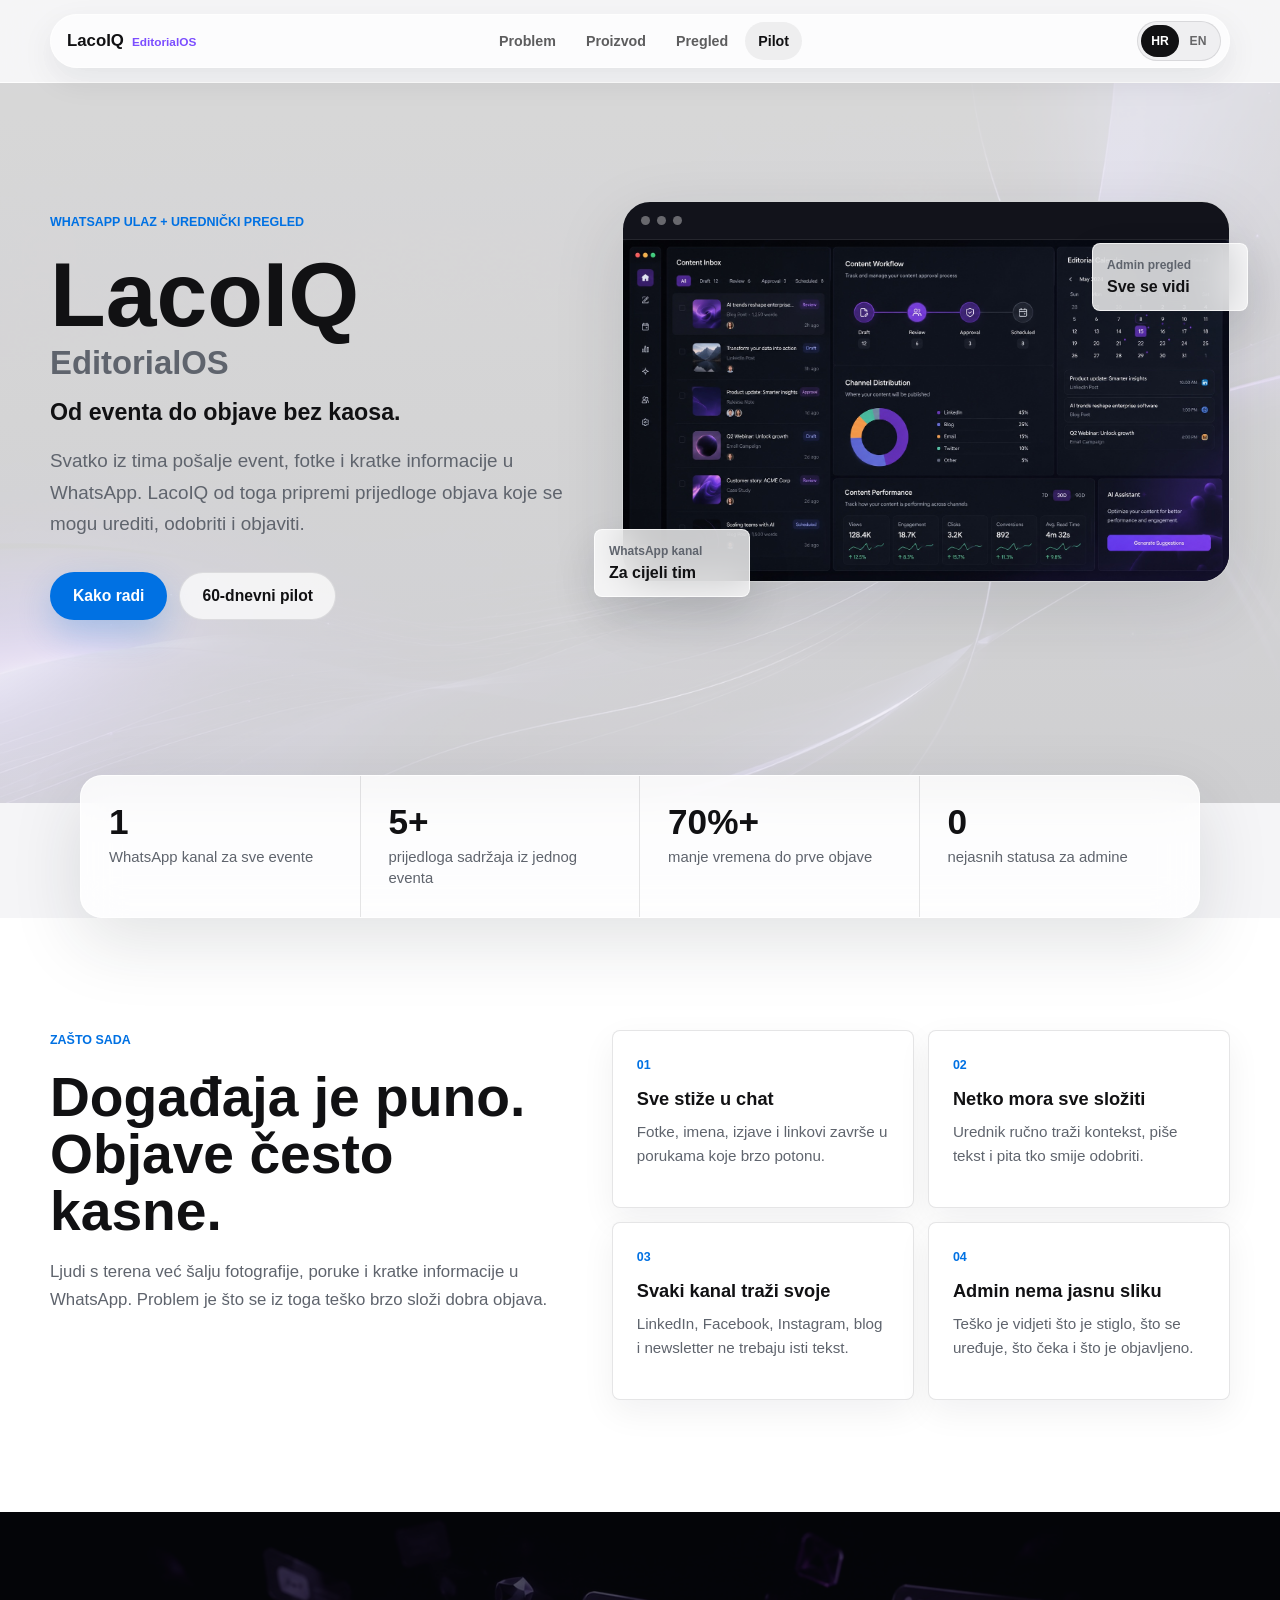
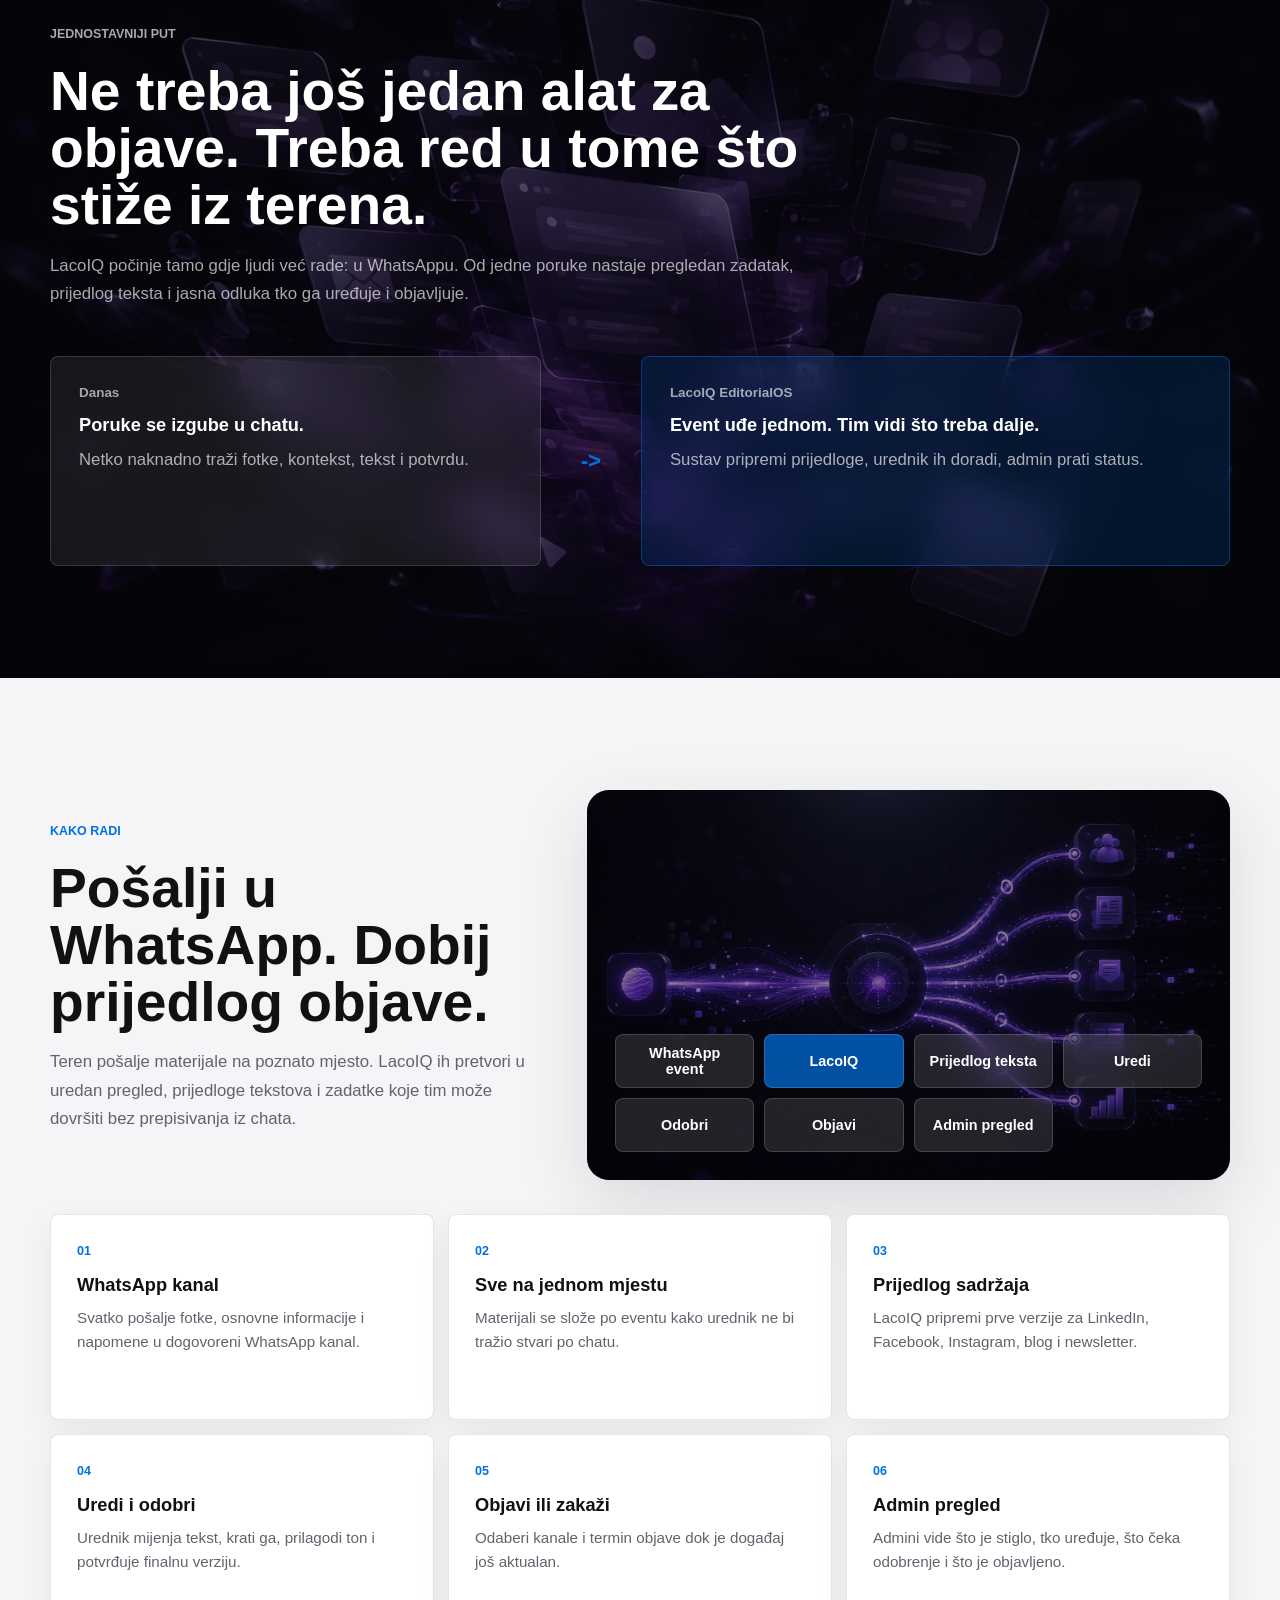
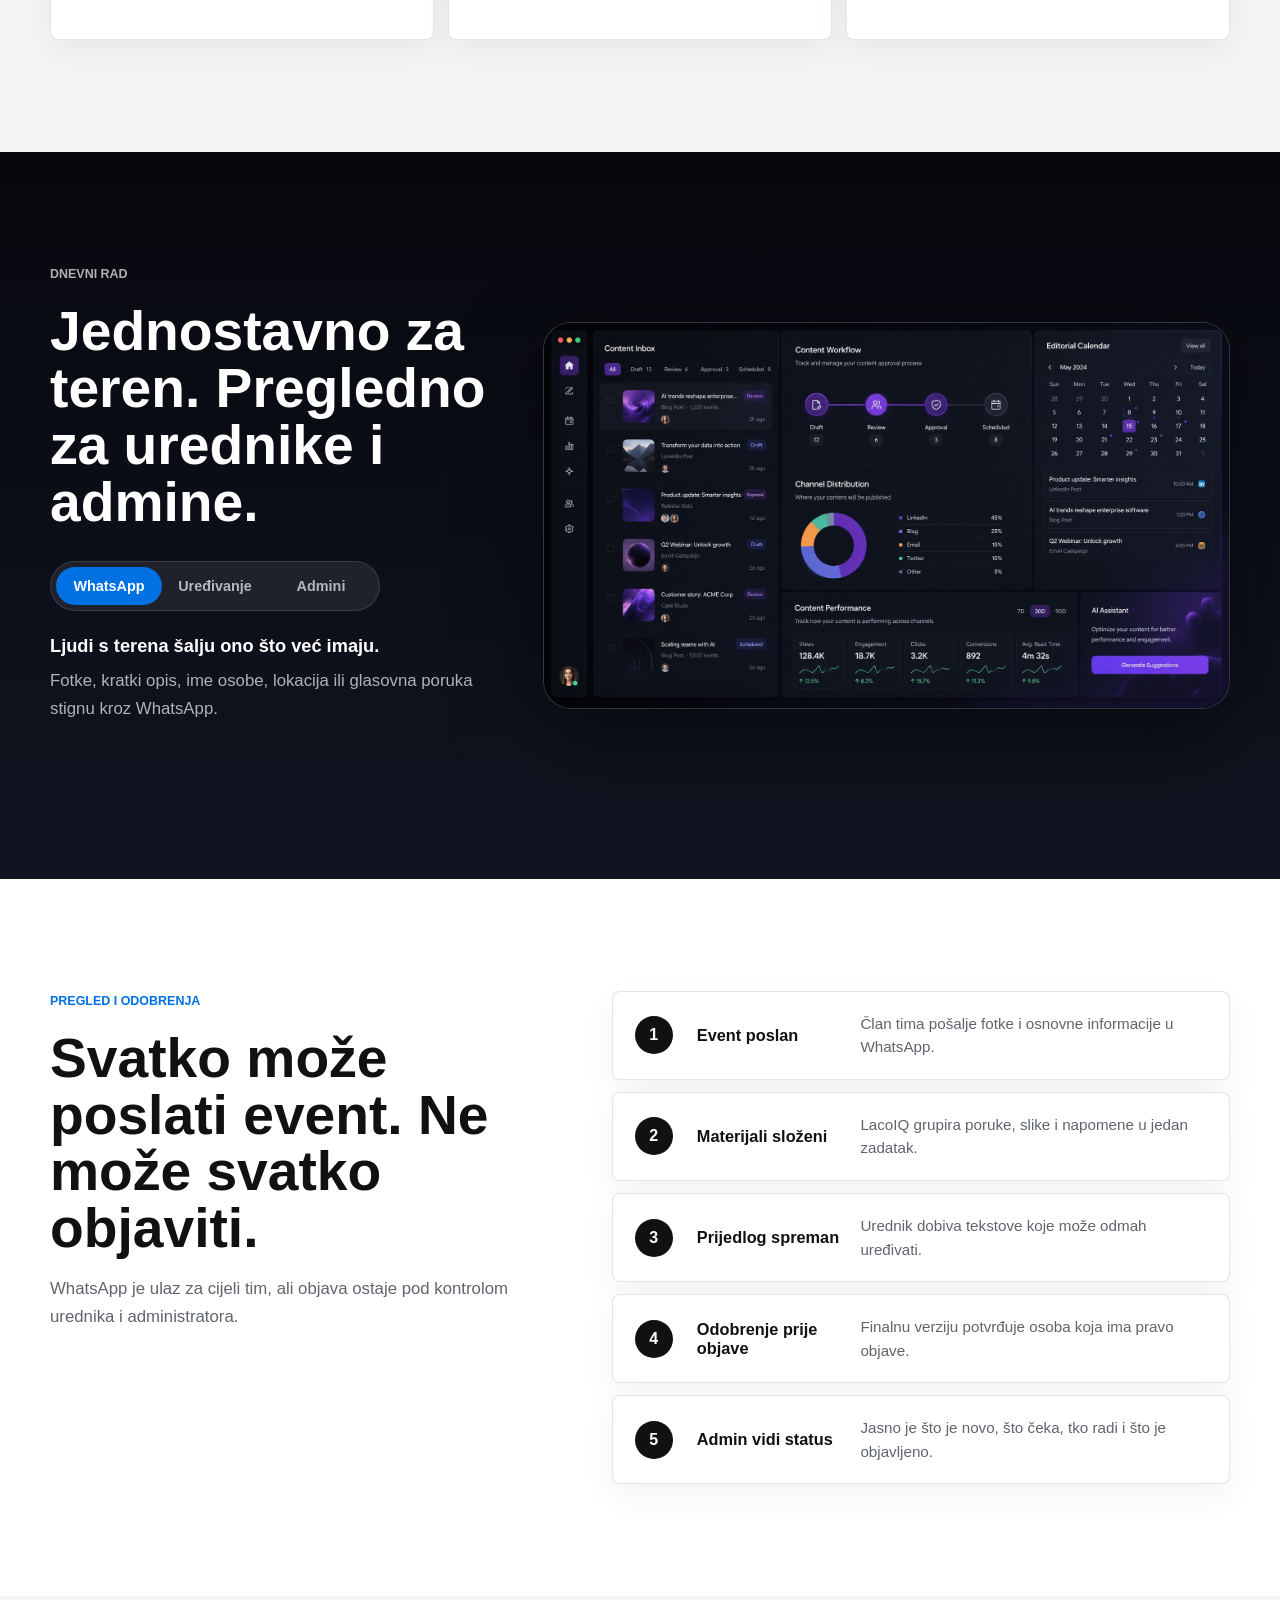
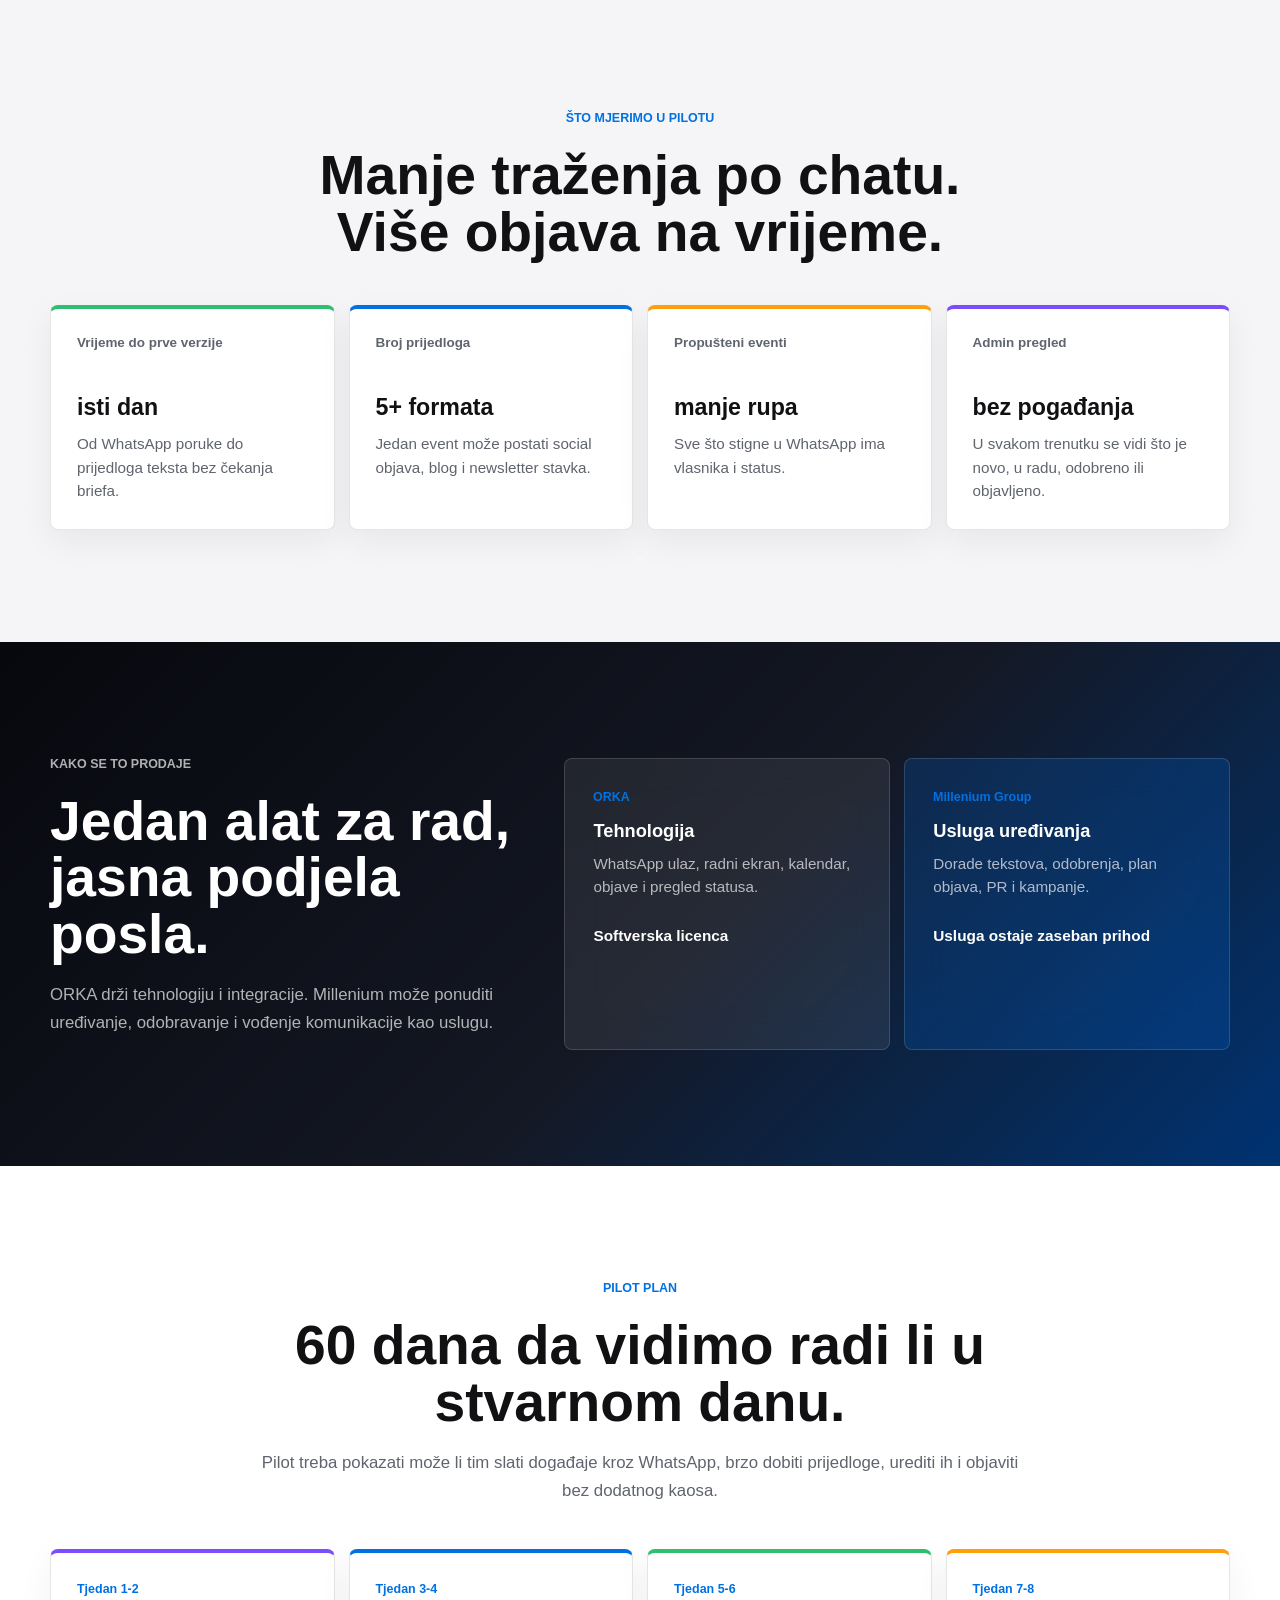
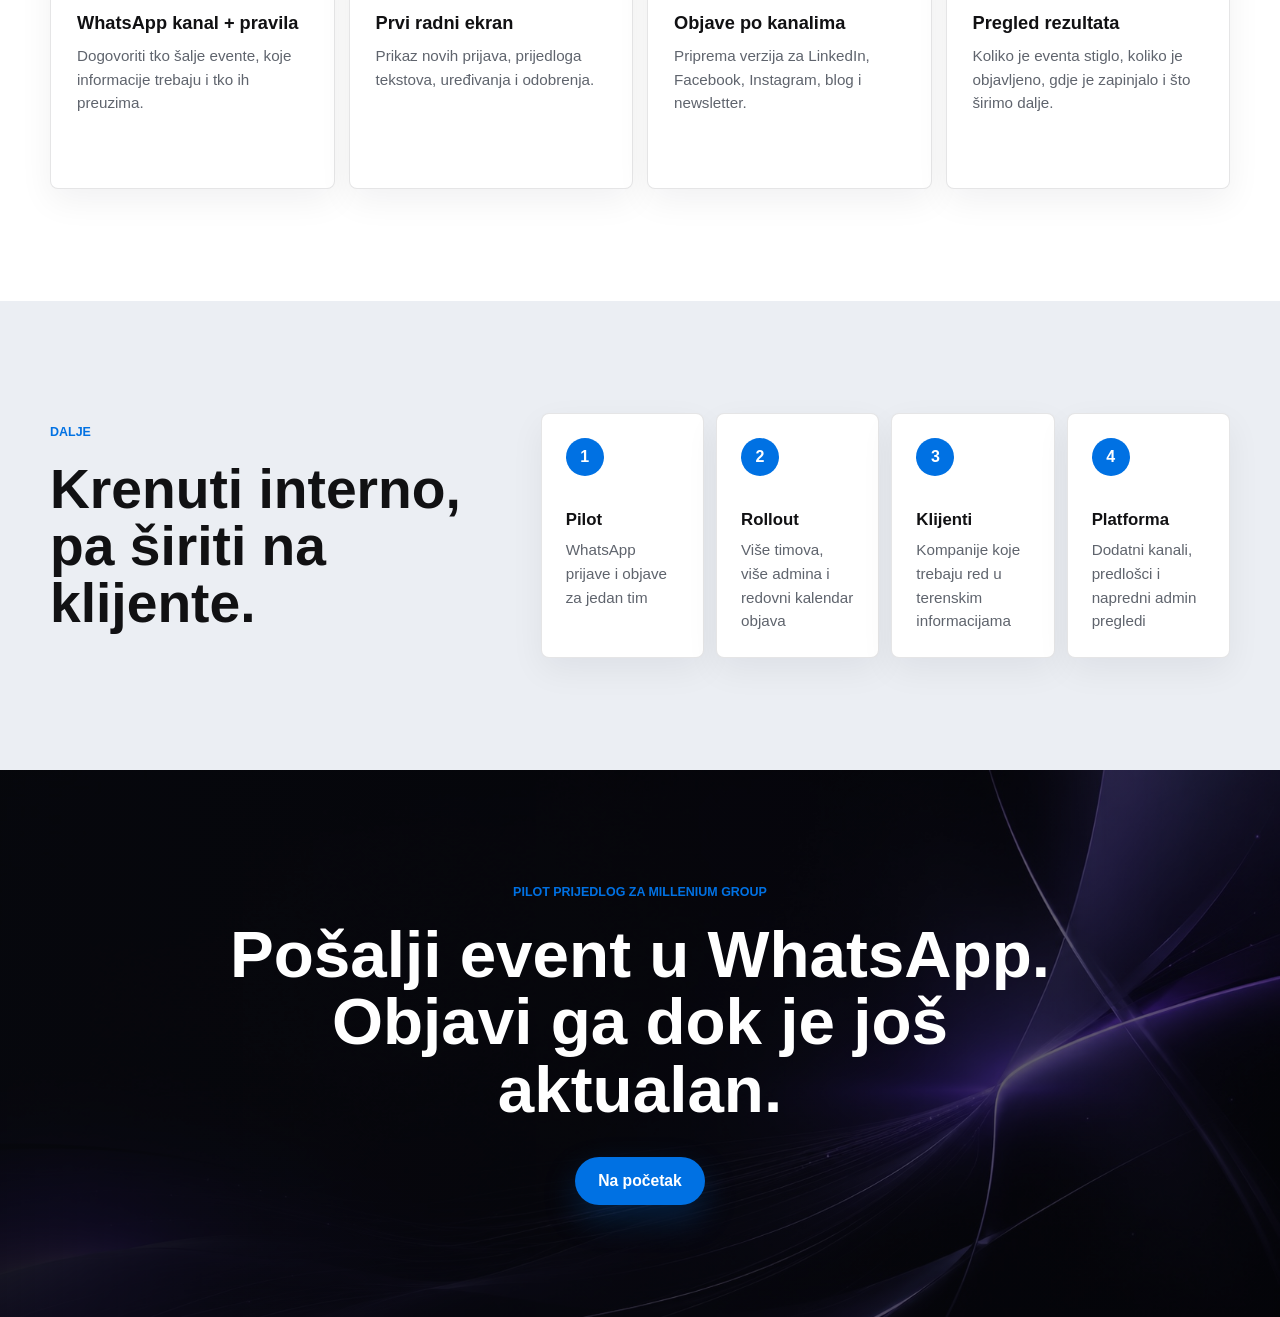
==== index.html @ 4a1646ef "Adjust hero title hierarchy" ====
<!doctype html>
<html lang="hr">
  <head>
    <meta charset="utf-8" />
    <meta name="viewport" content="width=device-width, initial-scale=1" />
    <meta
      name="description"
      content="LacoIQ EditorialOS pretvara WhatsApp prijave s terena u prijedloge objava koje tim može urediti, odobriti i objaviti."
    />
    <title>LacoIQ EditorialOS</title>
    <link rel="stylesheet" href="styles.css" />
  </head>
  <body>
    <header class="site-header">
      <nav class="nav-shell" aria-label="Glavna navigacija" data-i18n-aria="nav.aria">
        <a class="brand-mark" href="#top" aria-label="LacoIQ EditorialOS početna" data-i18n-aria="nav.homeAria">
          <span>LacoIQ</span>
          <small>EditorialOS</small>
        </a>
        <div class="nav-links">
          <a href="#problem" data-i18n="nav.problem">Problem</a>
          <a href="#product" data-i18n="nav.product">Proizvod</a>
          <a href="#governance" data-i18n="nav.governance">Pregled</a>
          <a href="#pilot" data-i18n="nav.pilot">Pilot</a>
        </div>
        <div class="nav-actions">
          <div class="language-switcher" aria-label="Jezik" data-i18n-aria="language.aria">
            <button class="language-button active" type="button" data-lang="hr" aria-pressed="true">HR</button>
            <button class="language-button" type="button" data-lang="en" aria-pressed="false">EN</button>
          </div>
        </div>
      </nav>
    </header>

    <main id="top">
      <section class="hero-section section-pad">
        <img
          class="hero-backdrop"
          src="assets/abstract-wave.jpg"
          alt=""
          aria-hidden="true"
        />
        <div class="section-grid hero-grid">
          <div class="hero-copy reveal">
            <p class="eyebrow" data-i18n="hero.eyebrow">WhatsApp ulaz + urednički pregled</p>
            <h1 class="hero-title">
              <span>LacoIQ</span>
              <small>EditorialOS</small>
            </h1>
            <p class="hero-kicker" data-i18n="hero.kicker">Od eventa do objave bez kaosa.</p>
            <p class="hero-text" data-i18n="hero.text">
              Svatko iz tima pošalje event, fotke i kratke informacije u
              WhatsApp. LacoIQ od toga pripremi prijedloge objava koje se mogu
              urediti, odobriti i objaviti.
            </p>
            <div class="hero-actions" aria-label="Akcije prijedloga" data-i18n-aria="hero.actionsAria">
              <a class="button primary" href="#product" data-i18n="hero.primary">Kako radi</a>
              <a class="button secondary" href="#pilot" data-i18n="hero.secondary">60-dnevni pilot</a>
            </div>
          </div>

          <div class="hero-product reveal">
            <div class="device-shell">
              <div class="device-toolbar">
                <span></span>
                <span></span>
                <span></span>
              </div>
              <img
                src="assets/product-dashboard.jpg"
                alt="LacoIQ dashboard s prijavama iz WhatsAppa, statusima objava, kalendarom i analitikom"
                data-i18n-alt="hero.dashboardAlt"
              />
            </div>
            <div class="signal-card signal-card-a">
              <span data-i18n="hero.brandDnaLabel">WhatsApp kanal</span>
              <strong data-i18n="hero.brandDnaValue">Za cijeli tim</strong>
            </div>
            <div class="signal-card signal-card-b">
              <span data-i18n="hero.approvalLabel">Admin pregled</span>
              <strong data-i18n="hero.approvalValue">Sve se vidi</strong>
            </div>
          </div>
        </div>
      </section>

      <section class="metric-strip" aria-label="Vrijednost pilota u brojkama" data-i18n-aria="metrics.aria">
        <div class="metric-item">
          <strong data-counter data-target="1" data-suffix="">1</strong>
          <span data-i18n="metrics.outputs">WhatsApp kanal za sve evente</span>
        </div>
        <div class="metric-item">
          <strong data-counter data-target="5" data-suffix="+">5+</strong>
          <span data-i18n="metrics.channels">prijedloga sadržaja iz jednog eventa</span>
        </div>
        <div class="metric-item">
          <strong data-counter data-target="70" data-suffix="%+">70%+</strong>
          <span data-i18n="metrics.reduction">manje vremena do prve objave</span>
        </div>
        <div class="metric-item">
          <strong data-counter data-target="0" data-suffix="">0</strong>
          <span data-i18n="metrics.missed">nejasnih statusa za admine</span>
        </div>
      </section>

      <section class="section-pad light-section" id="problem">
        <div class="section-grid split-grid">
          <div class="section-heading reveal">
            <p class="eyebrow" data-i18n="problem.eyebrow">Zašto sada</p>
            <h2 data-i18n="problem.title">Događaja je puno. Objave često kasne.</h2>
            <p data-i18n="problem.body">
              Ljudi s terena već šalju fotografije, poruke i kratke informacije
              u WhatsApp. Problem je što se iz toga teško brzo složi dobra
              objava.
            </p>
          </div>
          <div class="problem-stack reveal">
            <article class="problem-card">
              <span>01</span>
              <h3 data-i18n="problem.card1Title">Sve stiže u chat</h3>
              <p data-i18n="problem.card1Body">Fotke, imena, izjave i linkovi završe u porukama koje brzo potonu.</p>
            </article>
            <article class="problem-card">
              <span>02</span>
              <h3 data-i18n="problem.card2Title">Netko mora sve složiti</h3>
              <p data-i18n="problem.card2Body">Urednik ručno traži kontekst, piše tekst i pita tko smije odobriti.</p>
            </article>
            <article class="problem-card">
              <span>03</span>
              <h3 data-i18n="problem.card3Title">Svaki kanal traži svoje</h3>
              <p data-i18n="problem.card3Body">LinkedIn, Facebook, Instagram, blog i newsletter ne trebaju isti tekst.</p>
            </article>
            <article class="problem-card">
              <span>04</span>
              <h3 data-i18n="problem.card4Title">Admin nema jasnu sliku</h3>
              <p data-i18n="problem.card4Body">Teško je vidjeti što je stiglo, što se uređuje, što čeka i što je objavljeno.</p>
            </article>
          </div>
        </div>
      </section>

      <section class="section-pad dark-band">
        <div class="band-media">
          <img src="assets/editorial-cloud.jpg" alt="" aria-hidden="true" />
        </div>
        <div class="section-grid">
          <div class="section-heading reveal">
            <p class="eyebrow" data-i18n="category.eyebrow">Jednostavniji put</p>
            <h2 data-i18n="category.title">Ne treba još jedan alat za objave. Treba red u tome što stiže iz terena.</h2>
            <p data-i18n="category.body">
              LacoIQ počinje tamo gdje ljudi već rade: u WhatsAppu. Od jedne
              poruke nastaje pregledan zadatak, prijedlog teksta i jasna odluka
              tko ga uređuje i objavljuje.
            </p>
          </div>
          <div class="comparison reveal" aria-label="Usporedba social schedulera i LacoIQ EditorialOS-a" data-i18n-aria="category.comparisonAria">
            <article>
              <span data-i18n="category.schedulerLabel">Danas</span>
              <h3 data-i18n="category.schedulerTitle">Poruke se izgube u chatu.</h3>
              <p data-i18n="category.schedulerBody">Netko naknadno traži fotke, kontekst, tekst i potvrdu.</p>
            </article>
            <div class="comparison-arrow" aria-hidden="true">-></div>
            <article class="featured">
              <span>LacoIQ EditorialOS</span>
              <h3 data-i18n="category.lacoiqTitle">Event uđe jednom. Tim vidi što treba dalje.</h3>
              <p data-i18n="category.lacoiqBody">Sustav pripremi prijedloge, urednik ih doradi, admin prati status.</p>
            </article>
          </div>
        </div>
      </section>

      <section class="section-pad" id="product">
        <div class="section-grid product-grid">
          <div class="section-heading reveal">
            <p class="eyebrow" data-i18n="product.eyebrow">Kako radi</p>
            <h2 data-i18n="product.title">Pošalji u WhatsApp. Dobij prijedlog objave.</h2>
            <p data-i18n="product.body">
              Teren pošalje materijale na poznato mjesto. LacoIQ ih pretvori u
              uredan pregled, prijedloge tekstova i zadatke koje tim može
              dovršiti bez prepisivanja iz chata.
            </p>
          </div>
          <div class="flow-panel reveal">
            <img src="assets/output-flow.jpg" alt="" aria-hidden="true" />
            <div class="flow-steps" aria-label="Od WhatsApp prijave do objave" data-i18n-aria="product.flowAria">
              <span data-i18n="product.rawInput">WhatsApp event</span>
              <strong>LacoIQ</strong>
              <span data-i18n="product.flowDraft">Prijedlog teksta</span>
              <span data-i18n="product.flowEdit">Uredi</span>
              <span data-i18n="product.flowApprove">Odobri</span>
              <span data-i18n="product.flowPublish">Objavi</span>
              <span data-i18n="product.flowAdmin">Admin pregled</span>
            </div>
          </div>
        </div>

        <div class="module-grid reveal" aria-label="Ključni dijelovi proizvoda" data-i18n-aria="modules.aria">
          <article class="module-card">
            <span>01</span>
            <h3 data-i18n="modules.brandTitle">WhatsApp kanal</h3>
            <p data-i18n="modules.brandBody">Svatko pošalje fotke, osnovne informacije i napomene u dogovoreni WhatsApp kanal.</p>
          </article>
          <article class="module-card">
            <span>02</span>
            <h3 data-i18n="modules.inboxTitle">Sve na jednom mjestu</h3>
            <p data-i18n="modules.inboxBody">Materijali se slože po eventu kako urednik ne bi tražio stvari po chatu.</p>
          </article>
          <article class="module-card">
            <span>03</span>
            <h3 data-i18n="modules.editorTitle">Prijedlog sadržaja</h3>
            <p data-i18n="modules.editorBody">LacoIQ pripremi prve verzije za LinkedIn, Facebook, Instagram, blog i newsletter.</p>
          </article>
          <article class="module-card">
            <span>04</span>
            <h3 data-i18n="modules.approvalTitle">Uredi i odobri</h3>
            <p data-i18n="modules.approvalBody">Urednik mijenja tekst, krati ga, prilagodi ton i potvrđuje finalnu verziju.</p>
          </article>
          <article class="module-card">
            <span>05</span>
            <h3 data-i18n="modules.publishingTitle">Objavi ili zakaži</h3>
            <p data-i18n="modules.publishingBody">Odaberi kanale i termin objave dok je događaj još aktualan.</p>
          </article>
          <article class="module-card">
            <span>06</span>
            <h3 data-i18n="modules.learningTitle">Admin pregled</h3>
            <p data-i18n="modules.learningBody">Admini vide što je stiglo, tko uređuje, što čeka odobrenje i što je objavljeno.</p>
          </article>
        </div>
      </section>

      <section class="section-pad experience-section">
        <div class="section-grid experience-grid">
          <div class="experience-copy reveal">
            <p class="eyebrow" data-i18n="experience.eyebrow">Dnevni rad</p>
            <h2 data-i18n="experience.title">Jednostavno za teren. Pregledno za urednike i admine.</h2>
            <div class="tab-list" role="tablist" aria-label="Workflow prikazi" data-i18n-aria="experience.tabsAria">
              <button class="tab-button active" type="button" role="tab" aria-selected="true" data-tab="inbox" data-i18n="experience.tabInbox">
                WhatsApp
              </button>
              <button class="tab-button" type="button" role="tab" aria-selected="false" data-tab="approval" data-i18n="experience.tabApproval">
                Uređivanje
              </button>
              <button class="tab-button" type="button" role="tab" aria-selected="false" data-tab="channels" data-i18n="experience.tabChannels">
                Admini
              </button>
            </div>
            <div class="experience-panel active" data-panel="inbox">
              <h3 data-i18n="experience.inboxTitle">Ljudi s terena šalju ono što već imaju.</h3>
              <p data-i18n="experience.inboxBody">Fotke, kratki opis, ime osobe, lokacija ili glasovna poruka stignu kroz WhatsApp.</p>
            </div>
            <div class="experience-panel" data-panel="approval">
              <h3 data-i18n="experience.approvalTitle">Urednik dobije početnu verziju, ne prazan papir.</h3>
              <p data-i18n="experience.approvalBody">Tekst se može prepraviti, skratiti, promijeniti po tonu i tek onda poslati na odobrenje.</p>
            </div>
            <div class="experience-panel" data-panel="channels">
              <h3 data-i18n="experience.channelsTitle">Admin vidi gdje je zapelo.</h3>
              <p data-i18n="experience.channelsBody">Pregled pokazuje nove prijave, tekstove u izradi, objave na čekanju i završene objave.</p>
            </div>
          </div>
          <div class="dashboard-showcase reveal">
            <img
              src="assets/product-dashboard.jpg"
              alt="Dashboard s WhatsApp prijavama, statusima uređivanja, kalendarom i pregledom objava"
              data-i18n-alt="experience.dashboardAlt"
            />
          </div>
        </div>
      </section>

      <section class="section-pad light-section" id="governance">
        <div class="section-grid split-grid">
          <div class="section-heading reveal">
            <p class="eyebrow" data-i18n="governance.eyebrow">Pregled i odobrenja</p>
            <h2 data-i18n="governance.title">Svatko može poslati event. Ne može svatko objaviti.</h2>
            <p data-i18n="governance.body">
              WhatsApp je ulaz za cijeli tim, ali objava ostaje pod kontrolom
              urednika i administratora.
            </p>
          </div>
          <ol class="governance-list reveal">
            <li>
              <span>1</span>
              <strong data-i18n="governance.step1Title">Event poslan</strong>
              <p data-i18n="governance.step1Body">Član tima pošalje fotke i osnovne informacije u WhatsApp.</p>
            </li>
            <li>
              <span>2</span>
              <strong data-i18n="governance.step2Title">Materijali složeni</strong>
              <p data-i18n="governance.step2Body">LacoIQ grupira poruke, slike i napomene u jedan zadatak.</p>
            </li>
            <li>
              <span>3</span>
              <strong data-i18n="governance.step3Title">Prijedlog spreman</strong>
              <p data-i18n="governance.step3Body">Urednik dobiva tekstove koje može odmah uređivati.</p>
            </li>
            <li>
              <span>4</span>
              <strong data-i18n="governance.step4Title">Odobrenje prije objave</strong>
              <p data-i18n="governance.step4Body">Finalnu verziju potvrđuje osoba koja ima pravo objave.</p>
            </li>
            <li>
              <span>5</span>
              <strong data-i18n="governance.step5Title">Admin vidi status</strong>
              <p data-i18n="governance.step5Body">Jasno je što je novo, što čeka, tko radi i što je objavljeno.</p>
            </li>
          </ol>
        </div>
      </section>

      <section class="section-pad">
        <div class="section-grid">
          <div class="section-heading centered reveal">
            <p class="eyebrow" data-i18n="kpi.eyebrow">Što mjerimo u pilotu</p>
            <h2 data-i18n="kpi.title">Manje traženja po chatu. Više objava na vrijeme.</h2>
          </div>
          <div class="kpi-grid reveal">
            <article class="kpi-card">
              <span data-i18n="kpi.timeLabel">Vrijeme do prve verzije</span>
              <strong data-i18n="kpi.timeValue">isti dan</strong>
              <p data-i18n="kpi.timeBody">Od WhatsApp poruke do prijedloga teksta bez čekanja briefa.</p>
            </article>
            <article class="kpi-card">
              <span data-i18n="kpi.outputLabel">Broj prijedloga</span>
              <strong data-i18n="kpi.outputValue">5+ formata</strong>
              <p data-i18n="kpi.outputBody">Jedan event može postati social objava, blog i newsletter stavka.</p>
            </article>
            <article class="kpi-card">
              <span data-i18n="kpi.missedLabel">Propušteni eventi</span>
              <strong data-i18n="kpi.missedValue">manje rupa</strong>
              <p data-i18n="kpi.missedBody">Sve što stigne u WhatsApp ima vlasnika i status.</p>
            </article>
            <article class="kpi-card">
              <span data-i18n="kpi.auditLabel">Admin pregled</span>
              <strong data-i18n="kpi.auditValue">bez pogađanja</strong>
              <p data-i18n="kpi.auditBody">U svakom trenutku se vidi što je novo, u radu, odobreno ili objavljeno.</p>
            </article>
          </div>
        </div>
      </section>

      <section class="section-pad business-section">
        <div class="section-grid business-grid">
          <div class="section-heading reveal">
            <p class="eyebrow" data-i18n="business.eyebrow">Kako se to prodaje</p>
            <h2 data-i18n="business.title">Jedan alat za rad, jasna podjela posla.</h2>
            <p data-i18n="business.body">
              ORKA drži tehnologiju i integracije. Millenium može ponuditi
              uređivanje, odobravanje i vođenje komunikacije kao uslugu.
            </p>
          </div>
          <div class="business-cards reveal">
            <article>
              <span>ORKA</span>
              <h3 data-i18n="business.orkaTitle">Tehnologija</h3>
              <p data-i18n="business.orkaBody">WhatsApp ulaz, radni ekran, kalendar, objave i pregled statusa.</p>
              <strong data-i18n="business.orkaValue">Softverska licenca</strong>
            </article>
            <article>
              <span>Millenium Group</span>
              <h3 data-i18n="business.milleniumTitle">Usluga uređivanja</h3>
              <p data-i18n="business.milleniumBody">Dorade tekstova, odobrenja, plan objava, PR i kampanje.</p>
              <strong data-i18n="business.milleniumValue">Usluga ostaje zaseban prihod</strong>
            </article>
          </div>
        </div>
      </section>

      <section class="section-pad light-section" id="pilot">
        <div class="section-grid">
          <div class="section-heading centered reveal">
            <p class="eyebrow" data-i18n="pilot.eyebrow">Pilot plan</p>
            <h2 data-i18n="pilot.title">60 dana da vidimo radi li u stvarnom danu.</h2>
            <p data-i18n="pilot.body">
              Pilot treba pokazati može li tim slati događaje kroz WhatsApp,
              brzo dobiti prijedloge, urediti ih i objaviti bez dodatnog kaosa.
            </p>
          </div>
          <div class="timeline reveal">
            <article>
              <span data-i18n="pilot.week12">Tjedan 1-2</span>
              <h3 data-i18n="pilot.phase1Title">WhatsApp kanal + pravila</h3>
              <p data-i18n="pilot.phase1Body">Dogovoriti tko šalje evente, koje informacije trebaju i tko ih preuzima.</p>
            </article>
            <article>
              <span data-i18n="pilot.week34">Tjedan 3-4</span>
              <h3 data-i18n="pilot.phase2Title">Prvi radni ekran</h3>
              <p data-i18n="pilot.phase2Body">Prikaz novih prijava, prijedloga tekstova, uređivanja i odobrenja.</p>
            </article>
            <article>
              <span data-i18n="pilot.week56">Tjedan 5-6</span>
              <h3 data-i18n="pilot.phase3Title">Objave po kanalima</h3>
              <p data-i18n="pilot.phase3Body">Priprema verzija za LinkedIn, Facebook, Instagram, blog i newsletter.</p>
            </article>
            <article>
              <span data-i18n="pilot.week78">Tjedan 7-8</span>
              <h3 data-i18n="pilot.phase4Title">Pregled rezultata</h3>
              <p data-i18n="pilot.phase4Body">Koliko je eventa stiglo, koliko je objavljeno, gdje je zapinjalo i što širimo dalje.</p>
            </article>
          </div>
        </div>
      </section>

      <section class="section-pad roadmap-section">
        <div class="section-grid roadmap-grid">
          <div class="section-heading reveal">
            <p class="eyebrow" data-i18n="roadmap.eyebrow">Dalje</p>
            <h2 data-i18n="roadmap.title">Krenuti interno, pa širiti na klijente.</h2>
          </div>
          <div class="roadmap-track reveal">
            <article>
              <span>1</span>
              <strong data-i18n="roadmap.pilotTitle">Pilot</strong>
              <p data-i18n="roadmap.pilotBody">WhatsApp prijave i objave za jedan tim</p>
            </article>
            <article>
              <span>2</span>
              <strong data-i18n="roadmap.rolloutTitle">Rollout</strong>
              <p data-i18n="roadmap.rolloutBody">Više timova, više admina i redovni kalendar objava</p>
            </article>
            <article>
              <span>3</span>
              <strong data-i18n="roadmap.clientsTitle">Klijenti</strong>
              <p data-i18n="roadmap.clientsBody">Kompanije koje trebaju red u terenskim informacijama</p>
            </article>
            <article>
              <span>4</span>
              <strong data-i18n="roadmap.platformTitle">Platforma</strong>
              <p data-i18n="roadmap.platformBody">Dodatni kanali, predlošci i napredni admin pregledi</p>
            </article>
          </div>
        </div>
      </section>

      <section class="closing-section section-pad" id="contact">
        <div class="closing-inner reveal">
          <p class="eyebrow" data-i18n="closing.eyebrow">Pilot prijedlog za Millenium Group</p>
          <h2 data-i18n="closing.title">Pošalji event u WhatsApp. Objavi ga dok je još aktualan.</h2>
          <a class="button primary" href="#top" data-i18n="closing.back">Na početak</a>
        </div>
      </section>
    </main>

    <script src="script.js"></script>
  </body>
</html>
---- styles.css ----
:root {
  color-scheme: light;
  --ink: #111113;
  --muted: #5f646d;
  --soft: #f5f5f7;
  --soft-2: #ebeef3;
  --panel: rgba(255, 255, 255, 0.78);
  --panel-strong: #ffffff;
  --line: rgba(18, 22, 29, 0.11);
  --blue: #0071e3;
  --blue-strong: #005bbd;
  --purple: #7b4dff;
  --green: #2fbf71;
  --amber: #ff9f0a;
  --dark: #07080d;
  --dark-2: #111522;
  --radius: 8px;
  --radius-lg: 22px;
  --shadow-soft: 0 24px 70px rgba(31, 35, 45, 0.13);
  --shadow-dark: 0 28px 90px rgba(0, 0, 0, 0.42);
  font-family: -apple-system, BlinkMacSystemFont, "SF Pro Display", "SF Pro Text",
    "Inter", "Segoe UI", sans-serif;
}

* {
  box-sizing: border-box;
}

html {
  scroll-behavior: smooth;
}

body {
  margin: 0;
  background: var(--soft);
  color: var(--ink);
  font-family: inherit;
  letter-spacing: 0;
  text-rendering: optimizeLegibility;
  -webkit-font-smoothing: antialiased;
}

img {
  display: block;
  max-width: 100%;
}

a {
  color: inherit;
  text-decoration: none;
}

button,
a {
  -webkit-tap-highlight-color: transparent;
}

.site-header {
  position: sticky;
  top: 0;
  z-index: 50;
  padding: 14px 22px;
  background: rgba(245, 245, 247, 0.78);
  border-bottom: 1px solid rgba(255, 255, 255, 0.76);
  backdrop-filter: blur(22px);
}

.nav-shell {
  width: min(1180px, 100%);
  min-height: 54px;
  margin: 0 auto;
  padding: 0 8px 0 16px;
  display: grid;
  grid-template-columns: 1fr auto minmax(0, 1fr);
  align-items: center;
  gap: 18px;
  border: 1px solid rgba(255, 255, 255, 0.72);
  border-radius: 999px;
  background: rgba(255, 255, 255, 0.66);
  box-shadow: 0 12px 32px rgba(18, 22, 29, 0.08);
}

.brand-mark {
  display: inline-flex;
  align-items: baseline;
  gap: 8px;
  min-width: 0;
  font-weight: 700;
}

.brand-mark span {
  font-size: 1.05rem;
}

.brand-mark small {
  color: var(--purple);
  font-size: 0.74rem;
  font-weight: 700;
}

.nav-links {
  display: flex;
  justify-content: center;
  gap: 4px;
  color: rgba(17, 17, 19, 0.68);
  font-size: 0.89rem;
  font-weight: 600;
}

.nav-links a {
  min-height: 38px;
  display: inline-flex;
  align-items: center;
  padding: 0 13px;
  border-radius: 999px;
}

.nav-links a:hover,
.nav-links a.active {
  color: var(--ink);
  background: rgba(17, 17, 19, 0.06);
}

.nav-actions {
  justify-self: end;
  display: inline-flex;
  align-items: center;
  gap: 10px;
  min-width: 0;
}

.language-switcher {
  display: inline-flex;
  align-items: center;
  padding: 3px;
  border: 1px solid rgba(17, 17, 19, 0.1);
  border-radius: 999px;
  background: rgba(17, 17, 19, 0.05);
}

.language-button {
  min-width: 38px;
  min-height: 32px;
  border: 0;
  border-radius: 999px;
  color: rgba(17, 17, 19, 0.62);
  background: transparent;
  font: inherit;
  font-size: 0.76rem;
  font-weight: 800;
  cursor: pointer;
}

.language-button.active {
  color: #ffffff;
  background: var(--ink);
}

.section-pad {
  padding: 112px 24px;
}

.section-grid {
  width: min(1180px, 100%);
  margin: 0 auto;
}

.hero-section {
  position: relative;
  min-height: 720px;
  overflow: hidden;
  padding-top: 118px;
  padding-bottom: 74px;
  background:
    linear-gradient(180deg, rgba(255, 255, 255, 0.94), rgba(245, 245, 247, 0.7)),
    var(--soft);
}

.hero-backdrop {
  position: absolute;
  inset: 0;
  width: 100%;
  height: 100%;
  object-fit: cover;
  opacity: 0.15;
  filter: saturate(0.85);
  pointer-events: none;
}

.hero-grid {
  position: relative;
  display: grid;
  grid-template-columns: minmax(0, 0.92fr) minmax(420px, 1.08fr);
  align-items: center;
  gap: 54px;
}

.eyebrow {
  margin: 0 0 18px;
  color: var(--blue);
  font-size: 0.78rem;
  font-weight: 800;
  text-transform: uppercase;
}

h1,
h2,
h3,
p {
  margin-top: 0;
}

h1 {
  margin-bottom: 16px;
  font-size: 5.7rem;
  line-height: 0.96;
  font-weight: 800;
  letter-spacing: 0;
}

.hero-title {
  display: grid;
  gap: 8px;
}

.hero-title span,
.hero-title small {
  display: block;
}

.hero-title small {
  color: var(--muted);
  font-size: 0.36em;
  line-height: 1.05;
  font-weight: 740;
}

h2 {
  margin-bottom: 18px;
  font-size: 3.45rem;
  line-height: 1.03;
  font-weight: 780;
  letter-spacing: 0;
}

h3 {
  margin-bottom: 10px;
  font-size: 1.14rem;
  line-height: 1.2;
  font-weight: 760;
  letter-spacing: 0;
}

p {
  color: var(--muted);
  font-size: 1.05rem;
  line-height: 1.68;
}

.hero-kicker {
  margin-bottom: 18px;
  color: var(--ink);
  font-size: 1.45rem;
  line-height: 1.3;
  font-weight: 700;
}

.hero-text {
  width: min(560px, 100%);
  margin-bottom: 32px;
  font-size: 1.18rem;
}

.hero-actions {
  display: flex;
  flex-wrap: wrap;
  gap: 12px;
}

.button {
  min-height: 48px;
  display: inline-flex;
  align-items: center;
  justify-content: center;
  padding: 0 22px;
  border: 1px solid transparent;
  border-radius: 999px;
  font-size: 0.98rem;
  font-weight: 760;
  white-space: nowrap;
  transition: transform 180ms ease, background 180ms ease, border-color 180ms ease;
}

.button:hover {
  transform: translateY(-1px);
}

.button.primary {
  color: #ffffff;
  background: var(--blue);
  box-shadow: 0 14px 34px rgba(0, 113, 227, 0.24);
}

.button.primary:hover {
  background: var(--blue-strong);
}

.button.secondary {
  background: rgba(255, 255, 255, 0.72);
  border-color: rgba(17, 17, 19, 0.1);
}

.hero-product {
  position: relative;
  min-height: 430px;
}

.device-shell {
  position: relative;
  overflow: hidden;
  border: 1px solid rgba(255, 255, 255, 0.82);
  border-radius: 28px;
  background: #080912;
  box-shadow: var(--shadow-soft);
}

.device-toolbar {
  height: 38px;
  display: flex;
  align-items: center;
  gap: 7px;
  padding: 0 18px;
  border-bottom: 1px solid rgba(255, 255, 255, 0.08);
  background: rgba(255, 255, 255, 0.04);
}

.device-toolbar span {
  width: 9px;
  height: 9px;
  border-radius: 50%;
  background: rgba(255, 255, 255, 0.36);
}

.device-shell img {
  width: 100%;
  aspect-ratio: 1672 / 941;
  object-fit: cover;
}

.signal-card {
  position: absolute;
  width: 156px;
  padding: 14px;
  border: 1px solid rgba(255, 255, 255, 0.72);
  border-radius: var(--radius);
  background: rgba(255, 255, 255, 0.78);
  box-shadow: 0 18px 44px rgba(18, 22, 29, 0.12);
  backdrop-filter: blur(18px);
}

.signal-card span {
  display: block;
  margin-bottom: 6px;
  color: var(--muted);
  font-size: 0.75rem;
  font-weight: 700;
}

.signal-card strong {
  color: var(--ink);
  font-size: 1rem;
}

.signal-card-a {
  left: -28px;
  bottom: 34px;
}

.signal-card-b {
  right: -18px;
  top: 42px;
}

.metric-strip {
  width: min(1120px, calc(100% - 48px));
  margin: -28px auto 0;
  position: relative;
  z-index: 4;
  display: grid;
  grid-template-columns: repeat(4, minmax(0, 1fr));
  border: 1px solid rgba(255, 255, 255, 0.86);
  border-radius: var(--radius-lg);
  background: rgba(255, 255, 255, 0.82);
  box-shadow: var(--shadow-soft);
  backdrop-filter: blur(20px);
}

.metric-item {
  min-height: 132px;
  padding: 28px;
  border-right: 1px solid var(--line);
}

.metric-item:last-child {
  border-right: 0;
}

.metric-item strong {
  display: block;
  margin-bottom: 8px;
  font-size: 2.2rem;
  line-height: 1;
  font-weight: 820;
}

.metric-item span {
  color: var(--muted);
  font-size: 0.93rem;
  line-height: 1.42;
}

.light-section {
  background: #ffffff;
}

.split-grid {
  display: grid;
  grid-template-columns: minmax(0, 0.9fr) minmax(0, 1.1fr);
  align-items: start;
  gap: 56px;
}

.section-heading {
  max-width: 760px;
}

.section-heading.centered {
  margin: 0 auto 44px;
  text-align: center;
}

.problem-stack {
  display: grid;
  grid-template-columns: repeat(2, minmax(0, 1fr));
  gap: 14px;
}

.problem-card,
.module-card,
.kpi-card,
.business-cards article,
.timeline article,
.roadmap-track article {
  border: 1px solid var(--line);
  border-radius: var(--radius);
  background: var(--panel-strong);
  box-shadow: 0 12px 34px rgba(18, 22, 29, 0.06);
}

.problem-card {
  min-height: 178px;
  padding: 24px;
}

.problem-card span,
.module-card span,
.timeline span,
.business-cards span {
  display: inline-flex;
  margin-bottom: 16px;
  color: var(--blue);
  font-size: 0.78rem;
  font-weight: 820;
}

.problem-card p,
.module-card p,
.kpi-card p,
.business-cards p,
.timeline p,
.roadmap-track p,
.governance-list p {
  margin-bottom: 0;
  font-size: 0.95rem;
  line-height: 1.55;
}

.dark-band {
  position: relative;
  overflow: hidden;
  color: #ffffff;
  background: var(--dark);
}

.dark-band .section-grid {
  position: relative;
  z-index: 2;
}

.dark-band h2,
.dark-band h3,
.dark-band p {
  color: #ffffff;
}

.dark-band .section-heading p,
.dark-band article p {
  color: rgba(255, 255, 255, 0.66);
}

.band-media {
  position: absolute;
  inset: 0;
  opacity: 0.34;
}

.band-media img {
  width: 100%;
  height: 100%;
  object-fit: cover;
}

.comparison {
  margin-top: 48px;
  display: grid;
  grid-template-columns: minmax(0, 1fr) 64px minmax(0, 1.2fr);
  align-items: stretch;
  gap: 18px;
}

.comparison article {
  min-height: 210px;
  padding: 28px;
  border: 1px solid rgba(255, 255, 255, 0.14);
  border-radius: var(--radius);
  background: rgba(255, 255, 255, 0.08);
  backdrop-filter: blur(20px);
}

.comparison article.featured {
  border-color: rgba(0, 113, 227, 0.42);
  background: rgba(0, 113, 227, 0.16);
}

.comparison span {
  display: block;
  margin-bottom: 14px;
  color: rgba(255, 255, 255, 0.62);
  font-size: 0.84rem;
  font-weight: 780;
}

.comparison-arrow {
  display: flex;
  align-items: center;
  justify-content: center;
  color: var(--blue);
  font-size: 1.4rem;
  font-weight: 800;
}

.product-grid {
  display: grid;
  grid-template-columns: minmax(0, 0.86fr) minmax(440px, 1.14fr);
  align-items: center;
  gap: 52px;
}

.flow-panel {
  position: relative;
  min-height: 390px;
  overflow: hidden;
  border-radius: var(--radius-lg);
  background: var(--dark);
  box-shadow: var(--shadow-soft);
}

.flow-panel img {
  position: absolute;
  inset: 0;
  width: 100%;
  height: 100%;
  object-fit: cover;
  opacity: 0.54;
}

.flow-steps {
  position: relative;
  z-index: 2;
  min-height: 390px;
  padding: 28px;
  display: grid;
  grid-template-columns: repeat(4, minmax(0, 1fr));
  align-content: end;
  gap: 10px;
}

.flow-steps span,
.flow-steps strong {
  min-height: 54px;
  display: flex;
  align-items: center;
  justify-content: center;
  padding: 0 14px;
  border: 1px solid rgba(255, 255, 255, 0.16);
  border-radius: var(--radius);
  color: #ffffff;
  background: rgba(255, 255, 255, 0.12);
  font-size: 0.9rem;
  font-weight: 740;
  text-align: center;
  backdrop-filter: blur(16px);
}

.flow-steps strong {
  background: rgba(0, 113, 227, 0.7);
}

.module-grid {
  width: min(1180px, 100%);
  margin: 34px auto 0;
  display: grid;
  grid-template-columns: repeat(3, minmax(0, 1fr));
  gap: 14px;
}

.module-card {
  min-height: 206px;
  padding: 26px;
}

.experience-section {
  color: #ffffff;
  background:
    linear-gradient(180deg, rgba(7, 8, 13, 0.96), rgba(17, 21, 34, 0.98)),
    var(--dark);
}

.experience-grid {
  display: grid;
  grid-template-columns: minmax(320px, 0.78fr) minmax(0, 1.22fr);
  align-items: center;
  gap: 54px;
}

.experience-section h2,
.experience-section h3 {
  color: #ffffff;
}

.experience-section p {
  color: rgba(255, 255, 255, 0.68);
}

.tab-list {
  display: inline-flex;
  margin: 12px 0 24px;
  padding: 5px;
  border: 1px solid rgba(255, 255, 255, 0.12);
  border-radius: 999px;
  background: rgba(255, 255, 255, 0.08);
}

.tab-button {
  min-width: 106px;
  min-height: 38px;
  border: 0;
  border-radius: 999px;
  color: rgba(255, 255, 255, 0.68);
  background: transparent;
  font: inherit;
  font-size: 0.9rem;
  font-weight: 760;
  cursor: pointer;
}

.tab-button.active {
  color: #ffffff;
  background: var(--blue);
}

.experience-panel {
  display: none;
  max-width: 460px;
  min-height: 132px;
}

.experience-panel.active {
  display: block;
}

.dashboard-showcase {
  overflow: hidden;
  border: 1px solid rgba(255, 255, 255, 0.18);
  border-radius: 28px;
  background: #080912;
  box-shadow: var(--shadow-dark);
}

.dashboard-showcase img {
  width: 100%;
  aspect-ratio: 1672 / 941;
  object-fit: cover;
}

.governance-list {
  margin: 0;
  padding: 0;
  list-style: none;
  display: grid;
  gap: 12px;
}

.governance-list li {
  display: grid;
  grid-template-columns: 44px minmax(0, 0.42fr) minmax(0, 1fr);
  align-items: center;
  gap: 18px;
  min-height: 88px;
  padding: 20px 22px;
  border: 1px solid var(--line);
  border-radius: var(--radius);
  background: #ffffff;
  box-shadow: 0 12px 34px rgba(18, 22, 29, 0.05);
}

.governance-list span {
  width: 38px;
  height: 38px;
  display: inline-flex;
  align-items: center;
  justify-content: center;
  border-radius: 50%;
  color: #ffffff;
  background: var(--ink);
  font-weight: 800;
}

.governance-list strong {
  font-size: 1.02rem;
}

.kpi-grid {
  display: grid;
  grid-template-columns: repeat(4, minmax(0, 1fr));
  gap: 14px;
}

.kpi-card {
  min-height: 220px;
  padding: 26px;
}

.kpi-card span {
  display: block;
  margin-bottom: 44px;
  color: var(--muted);
  font-size: 0.84rem;
  font-weight: 760;
}

.kpi-card strong {
  display: block;
  margin-bottom: 12px;
  color: var(--ink);
  font-size: 1.45rem;
  line-height: 1.12;
}

.kpi-card:nth-child(1) {
  border-top: 4px solid var(--green);
}

.kpi-card:nth-child(2) {
  border-top: 4px solid var(--blue);
}

.kpi-card:nth-child(3) {
  border-top: 4px solid var(--amber);
}

.kpi-card:nth-child(4) {
  border-top: 4px solid var(--purple);
}

.business-section {
  color: #ffffff;
  background:
    linear-gradient(135deg, rgba(7, 8, 13, 1), rgba(20, 24, 36, 1) 55%, rgba(0, 54, 120, 0.94)),
    var(--dark);
}

.business-section h2,
.business-section h3,
.business-section p {
  color: #ffffff;
}

.business-section .section-heading p,
.business-cards p {
  color: rgba(255, 255, 255, 0.68);
}

.business-grid {
  display: grid;
  grid-template-columns: minmax(0, 0.82fr) minmax(0, 1.18fr);
  align-items: center;
  gap: 52px;
}

.business-cards {
  display: grid;
  grid-template-columns: repeat(2, minmax(0, 1fr));
  gap: 14px;
}

.business-cards article {
  min-height: 292px;
  padding: 28px;
  border-color: rgba(255, 255, 255, 0.14);
  background: rgba(255, 255, 255, 0.08);
  box-shadow: none;
  backdrop-filter: blur(18px);
}

.business-cards article:nth-child(2) {
  background: rgba(0, 113, 227, 0.2);
}

.business-cards strong {
  display: block;
  margin-top: 28px;
  color: #ffffff;
  font-size: 0.96rem;
}

.timeline {
  display: grid;
  grid-template-columns: repeat(4, minmax(0, 1fr));
  gap: 14px;
}

.timeline article {
  min-height: 240px;
  padding: 26px;
}

.timeline article:nth-child(1) {
  border-top: 4px solid var(--purple);
}

.timeline article:nth-child(2) {
  border-top: 4px solid var(--blue);
}

.timeline article:nth-child(3) {
  border-top: 4px solid var(--green);
}

.timeline article:nth-child(4) {
  border-top: 4px solid var(--amber);
}

.roadmap-section {
  background: var(--soft-2);
}

.roadmap-grid {
  display: grid;
  grid-template-columns: minmax(0, 0.78fr) minmax(0, 1.22fr);
  align-items: center;
  gap: 50px;
}

.roadmap-track {
  display: grid;
  grid-template-columns: repeat(4, minmax(0, 1fr));
  gap: 12px;
}

.roadmap-track article {
  min-height: 210px;
  padding: 24px;
}

.roadmap-track span {
  width: 38px;
  height: 38px;
  display: inline-flex;
  align-items: center;
  justify-content: center;
  margin-bottom: 34px;
  border-radius: 50%;
  color: #ffffff;
  background: var(--blue);
  font-weight: 820;
}

.roadmap-track strong {
  display: block;
  margin-bottom: 8px;
  font-size: 1.05rem;
}

.closing-section {
  position: relative;
  overflow: hidden;
  color: #ffffff;
  background: var(--dark);
}

.closing-section::before {
  content: "";
  position: absolute;
  inset: 0;
  background:
    linear-gradient(90deg, rgba(7, 8, 13, 0.9), rgba(7, 8, 13, 0.54)),
    url("assets/abstract-wave.jpg") center / cover;
  opacity: 1;
}

.closing-inner {
  position: relative;
  z-index: 2;
  width: min(900px, 100%);
  margin: 0 auto;
  text-align: center;
}

.closing-section h2 {
  color: #ffffff;
  font-size: 4.1rem;
}

.closing-section .button {
  margin-top: 16px;
}

.reveal {
  opacity: 0;
  transform: translateY(22px);
  transition: opacity 650ms ease, transform 650ms ease;
}

.hero-section .reveal {
  opacity: 1;
  transform: none;
}

.reveal.in-view {
  opacity: 1;
  transform: translateY(0);
}

@media (prefers-reduced-motion: reduce) {
  html {
    scroll-behavior: auto;
  }

  *,
  *::before,
  *::after {
    transition-duration: 1ms !important;
    animation-duration: 1ms !important;
    animation-iteration-count: 1 !important;
  }

  .reveal {
    opacity: 1;
    transform: none;
  }
}

@media (max-width: 1060px) {
  h1 {
    font-size: 4.2rem;
  }

  h2 {
    font-size: 2.75rem;
  }

  .hero-grid,
  .product-grid,
  .experience-grid,
  .business-grid,
  .roadmap-grid,
  .split-grid {
    grid-template-columns: 1fr;
  }

  .hero-product {
    min-height: auto;
  }

  .signal-card-a {
    left: 18px;
  }

  .signal-card-b {
    right: 18px;
  }

  .metric-strip,
  .kpi-grid,
  .timeline,
  .roadmap-track {
    grid-template-columns: repeat(2, minmax(0, 1fr));
  }

  .metric-item:nth-child(2) {
    border-right: 0;
  }

  .metric-item:nth-child(-n + 2) {
    border-bottom: 1px solid var(--line);
  }

  .module-grid {
    grid-template-columns: repeat(2, minmax(0, 1fr));
  }
}

@media (max-width: 760px) {
  .site-header {
    padding: 10px;
  }

  .nav-shell {
    min-height: 50px;
    grid-template-columns: 1fr auto;
    padding-left: 14px;
    gap: 10px;
  }

  .brand-mark small,
  .nav-links {
    display: none;
  }

  .nav-actions {
    gap: 7px;
  }

  .language-button {
    min-width: 34px;
    min-height: 30px;
    font-size: 0.72rem;
  }

  .section-pad {
    padding: 76px 18px;
  }

  .hero-section {
    min-height: auto;
    padding-top: 80px;
    padding-bottom: 44px;
  }

  .hero-grid {
    gap: 34px;
  }

  h1 {
    font-size: 3.2rem;
  }

  h2 {
    font-size: 2.22rem;
  }

  .hero-kicker {
    font-size: 1.2rem;
  }

  .hero-text,
  p {
    font-size: 1rem;
  }

  .hero-actions {
    flex-direction: column;
    align-items: stretch;
  }

  .button {
    width: 100%;
  }

  .device-shell,
  .dashboard-showcase {
    border-radius: 18px;
  }

  .signal-card {
    position: static;
    width: auto;
    margin-top: 10px;
  }

  .metric-strip {
    width: calc(100% - 28px);
    margin-top: 12px;
    grid-template-columns: 1fr;
  }

  .metric-item {
    min-height: 112px;
    border-right: 0;
    border-bottom: 1px solid var(--line);
  }

  .metric-item:last-child {
    border-bottom: 0;
  }

  .problem-stack,
  .module-grid,
  .business-cards,
  .kpi-grid,
  .timeline,
  .roadmap-track {
    grid-template-columns: 1fr;
  }

  .comparison {
    grid-template-columns: 1fr;
  }

  .comparison-arrow {
    min-height: 40px;
    transform: rotate(90deg);
  }

  .flow-panel,
  .flow-steps {
    min-height: 360px;
  }

  .flow-steps {
    grid-template-columns: 1fr 1fr;
    align-content: end;
  }

  .tab-list {
    width: 100%;
  }

  .tab-button {
    min-width: 0;
    flex: 1;
  }

  .governance-list li {
    grid-template-columns: 42px 1fr;
  }

  .governance-list p {
    grid-column: 2;
  }

  .closing-section h2 {
    font-size: 2.5rem;
  }
}
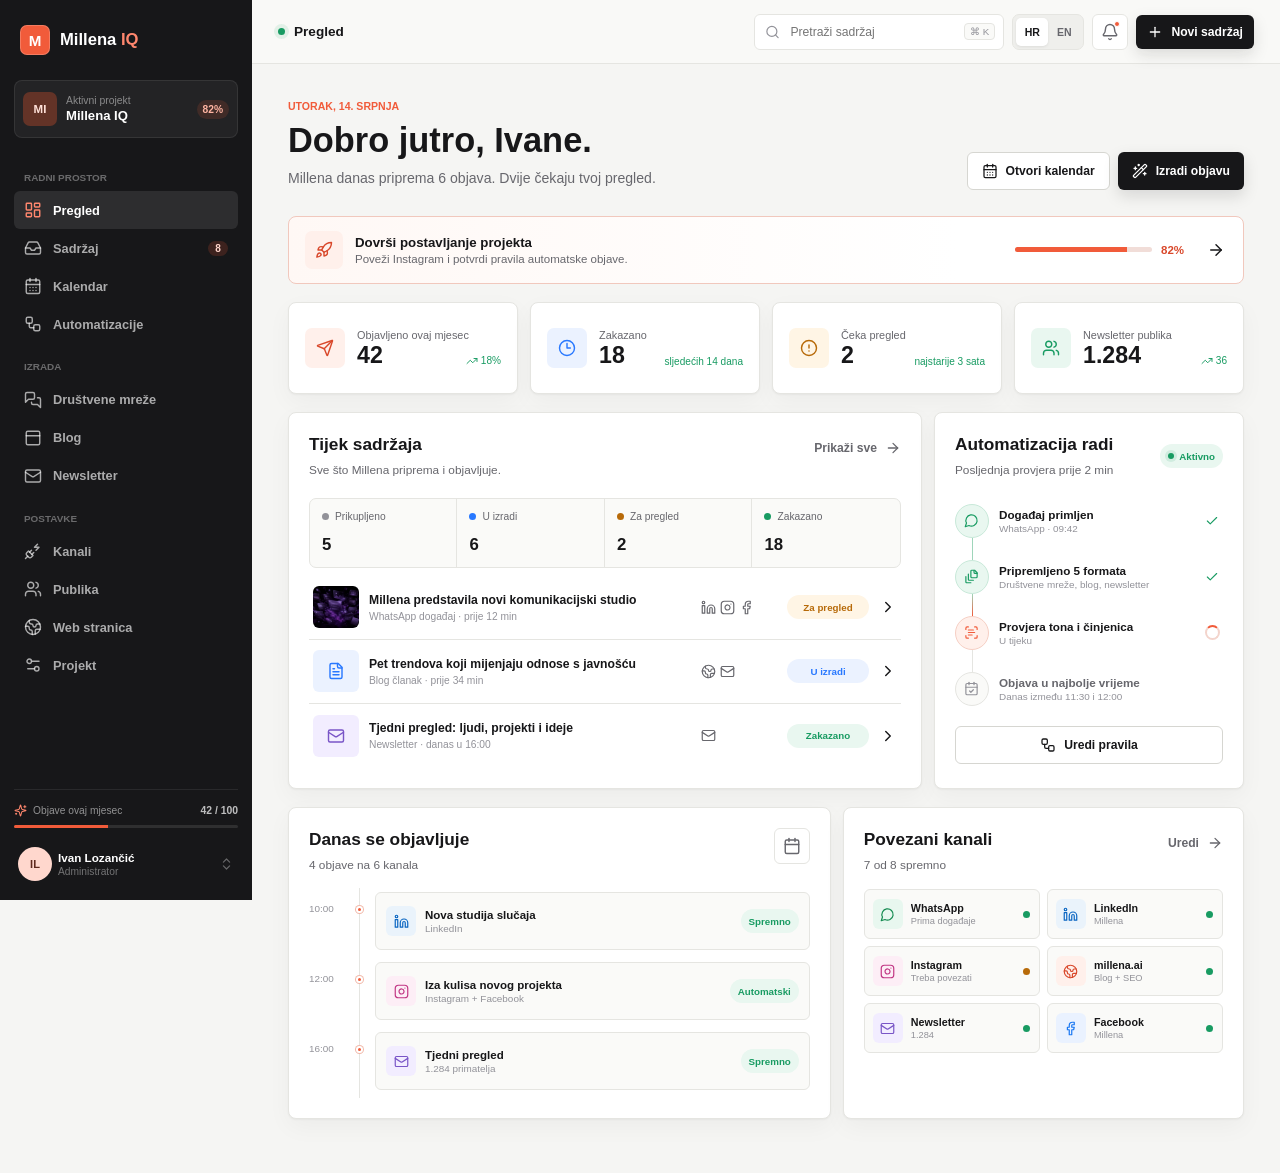
==== commit b57062ec: "Rebuild product as Millena IQ" ====
--- a/index.html
+++ b/index.html
@@ -3,443 +3,467 @@
   <head>
     <meta charset="utf-8" />
     <meta name="viewport" content="width=device-width, initial-scale=1" />
-    <meta
-      name="description"
-      content="LacoIQ EditorialOS pretvara WhatsApp prijave s terena u prijedloge objava koje tim može urediti, odobriti i objaviti."
-    />
-    <title>LacoIQ EditorialOS</title>
+    <meta name="description" content="Millena IQ automatizira planiranje, izradu i objavu sadržaja za društvene mreže, blog i newsletter." />
+    <meta name="theme-color" content="#171719" />
+    <title>Millena IQ</title>
     <link rel="stylesheet" href="styles.css" />
   </head>
   <body>
-    <header class="site-header">
-      <nav class="nav-shell" aria-label="Glavna navigacija" data-i18n-aria="nav.aria">
-        <a class="brand-mark" href="#top" aria-label="LacoIQ EditorialOS početna" data-i18n-aria="nav.homeAria">
-          <span>LacoIQ</span>
-          <small>EditorialOS</small>
-        </a>
-        <div class="nav-links">
-          <a href="#problem" data-i18n="nav.problem">Problem</a>
-          <a href="#product" data-i18n="nav.product">Proizvod</a>
-          <a href="#governance" data-i18n="nav.governance">Pregled</a>
-          <a href="#pilot" data-i18n="nav.pilot">Pilot</a>
+    <a class="skip-link" href="#app-main" data-hr="Preskoči na sadržaj" data-en="Skip to content">Preskoči na sadržaj</a>
+
+    <div class="mobile-bar">
+      <button class="icon-button" id="menu-open" type="button" aria-label="Otvori izbornik" data-aria-hr="Otvori izbornik" data-aria-en="Open menu">
+        <i data-lucide="menu"></i>
+      </button>
+      <button class="mobile-brand" type="button" data-screen-target="overview" aria-label="Millena IQ početna">
+        <span class="brand-symbol">M</span>
+        <strong>Millena <span>IQ</span></strong>
+      </button>
+      <button class="icon-button" type="button" aria-label="Nova objava" data-aria-hr="Nova objava" data-aria-en="New post" data-screen-target="social">
+        <i data-lucide="plus"></i>
+      </button>
+    </div>
+
+    <div class="app-shell">
+      <aside class="sidebar" id="sidebar">
+        <div class="sidebar-head">
+          <button class="brand" type="button" data-screen-target="overview" aria-label="Millena IQ početna">
+            <span class="brand-symbol">M</span>
+            <span class="brand-name">Millena <strong>IQ</strong></span>
+          </button>
+          <button class="icon-button sidebar-close" id="menu-close" type="button" aria-label="Zatvori izbornik" data-aria-hr="Zatvori izbornik" data-aria-en="Close menu">
+            <i data-lucide="x"></i>
+          </button>
         </div>
-        <div class="nav-actions">
-          <div class="language-switcher" aria-label="Jezik" data-i18n-aria="language.aria">
-            <button class="language-button active" type="button" data-lang="hr" aria-pressed="true">HR</button>
-            <button class="language-button" type="button" data-lang="en" aria-pressed="false">EN</button>
+
+        <button class="project-switcher" type="button" data-screen-target="setup">
+          <span class="project-avatar">MI</span>
+          <span class="project-copy">
+            <small data-hr="Aktivni projekt" data-en="Active project">Aktivni projekt</small>
+            <strong>Millena IQ</strong>
+          </span>
+          <span class="project-progress">82%</span>
+        </button>
+
+        <nav class="sidebar-nav" aria-label="Glavna navigacija" data-aria-hr="Glavna navigacija" data-aria-en="Primary navigation">
+          <p class="nav-label" data-hr="Radni prostor" data-en="Workspace">Radni prostor</p>
+          <button class="nav-item active" type="button" data-screen-target="overview">
+            <i data-lucide="layout-dashboard"></i><span data-hr="Pregled" data-en="Overview">Pregled</span>
+          </button>
+          <button class="nav-item" type="button" data-screen-target="content">
+            <i data-lucide="inbox"></i><span data-hr="Sadržaj" data-en="Content">Sadržaj</span><b>8</b>
+          </button>
+          <button class="nav-item" type="button" data-screen-target="calendar">
+            <i data-lucide="calendar-days"></i><span data-hr="Kalendar" data-en="Calendar">Kalendar</span>
+          </button>
+          <button class="nav-item" type="button" data-screen-target="automations">
+            <i data-lucide="workflow"></i><span data-hr="Automatizacije" data-en="Automations">Automatizacije</span>
+          </button>
+
+          <p class="nav-label" data-hr="Izrada" data-en="Create">Izrada</p>
+          <button class="nav-item" type="button" data-screen-target="social">
+            <i data-lucide="messages-square"></i><span data-hr="Društvene mreže" data-en="Social studio">Društvene mreže</span>
+          </button>
+          <button class="nav-item" type="button" data-screen-target="blog">
+            <i data-lucide="panel-top"></i><span data-hr="Blog" data-en="Blog">Blog</span>
+          </button>
+          <button class="nav-item" type="button" data-screen-target="newsletter">
+            <i data-lucide="mail"></i><span data-hr="Newsletter" data-en="Newsletter">Newsletter</span>
+          </button>
+
+          <p class="nav-label" data-hr="Postavke" data-en="Manage">Postavke</p>
+          <button class="nav-item" type="button" data-screen-target="channels">
+            <i data-lucide="plug-zap"></i><span data-hr="Kanali" data-en="Channels">Kanali</span>
+          </button>
+          <button class="nav-item" type="button" data-screen-target="audience">
+            <i data-lucide="users"></i><span data-hr="Publika" data-en="Audience">Publika</span>
+          </button>
+          <button class="nav-item" type="button" data-screen-target="website">
+            <i data-lucide="globe-2"></i><span data-hr="Web stranica" data-en="Website">Web stranica</span>
+          </button>
+          <button class="nav-item" type="button" data-screen-target="settings">
+            <i data-lucide="settings-2"></i><span data-hr="Projekt" data-en="Project">Projekt</span>
+          </button>
+        </nav>
+
+        <div class="sidebar-foot">
+          <div class="usage-row">
+            <span><i data-lucide="sparkles"></i><span data-hr="Objave ovaj mjesec" data-en="Posts this month">Objave ovaj mjesec</span></span>
+            <strong>42 / 100</strong>
           </div>
+          <div class="usage-track"><span></span></div>
+          <button class="profile-button" type="button">
+            <span class="avatar">IL</span>
+            <span><strong>Ivan Lozančić</strong><small data-hr="Administrator" data-en="Administrator">Administrator</small></span>
+            <i data-lucide="chevrons-up-down"></i>
+          </button>
         </div>
-      </nav>
-    </header>
-
-    <main id="top">
-      <section class="hero-section section-pad">
-        <img
-          class="hero-backdrop"
-          src="assets/abstract-wave.jpg"
-          alt=""
-          aria-hidden="true"
-        />
-        <div class="section-grid hero-grid">
-          <div class="hero-copy reveal">
-            <p class="eyebrow" data-i18n="hero.eyebrow">WhatsApp ulaz + urednički pregled</p>
-            <h1 class="hero-title">
-              <span>LacoIQ</span>
-              <small>EditorialOS</small>
-            </h1>
-            <p class="hero-kicker" data-i18n="hero.kicker">Od eventa do objave bez kaosa.</p>
-            <p class="hero-text" data-i18n="hero.text">
-              Svatko iz tima pošalje event, fotke i kratke informacije u
-              WhatsApp. LacoIQ od toga pripremi prijedloge objava koje se mogu
-              urediti, odobriti i objaviti.
-            </p>
-            <div class="hero-actions" aria-label="Akcije prijedloga" data-i18n-aria="hero.actionsAria">
-              <a class="button primary" href="#product" data-i18n="hero.primary">Kako radi</a>
-              <a class="button secondary" href="#pilot" data-i18n="hero.secondary">60-dnevni pilot</a>
-            </div>
+      </aside>
+
+      <div class="sidebar-overlay" id="sidebar-overlay"></div>
+
+      <div class="workspace">
+        <header class="topbar">
+          <div class="topbar-title">
+            <span class="status-dot"></span>
+            <strong id="screen-title" data-hr="Pregled" data-en="Overview">Pregled</strong>
           </div>
-
-          <div class="hero-product reveal">
-            <div class="device-shell">
-              <div class="device-toolbar">
-                <span></span>
-                <span></span>
-                <span></span>
+          <div class="topbar-actions">
+            <label class="search-box">
+              <i data-lucide="search"></i>
+              <input type="search" placeholder="Pretraži sadržaj" data-placeholder-hr="Pretraži sadržaj" data-placeholder-en="Search content" />
+              <kbd>⌘ K</kbd>
+            </label>
+            <div class="language-switcher" aria-label="Jezik" data-aria-hr="Jezik" data-aria-en="Language">
+              <button class="language-button active" type="button" data-lang="hr" aria-pressed="true">HR</button>
+              <button class="language-button" type="button" data-lang="en" aria-pressed="false">EN</button>
+            </div>
+            <button class="icon-button notification-button" type="button" aria-label="Obavijesti" data-aria-hr="Obavijesti" data-aria-en="Notifications">
+              <i data-lucide="bell"></i><span></span>
+            </button>
+            <button class="primary-button compact" type="button" data-screen-target="social">
+              <i data-lucide="plus"></i><span data-hr="Novi sadržaj" data-en="New content">Novi sadržaj</span>
+            </button>
+          </div>
+        </header>
+
+        <main id="app-main" tabindex="-1">
+          <section class="app-screen active" data-screen="overview">
+            <div class="page-heading">
+              <div>
+                <p class="eyebrow" data-hr="Utorak, 14. srpnja" data-en="Tuesday, July 14">Utorak, 14. srpnja</p>
+                <h1 data-hr="Dobro jutro, Ivane." data-en="Good morning, Ivan.">Dobro jutro, Ivane.</h1>
+                <p data-hr="Millena danas priprema 6 objava. Dvije čekaju tvoj pregled." data-en="Millena is preparing 6 posts today. Two are waiting for your review.">Millena danas priprema 6 objava. Dvije čekaju tvoj pregled.</p>
               </div>
-              <img
-                src="assets/product-dashboard.jpg"
-                alt="LacoIQ dashboard s prijavama iz WhatsAppa, statusima objava, kalendarom i analitikom"
-                data-i18n-alt="hero.dashboardAlt"
-              />
-            </div>
-            <div class="signal-card signal-card-a">
-              <span data-i18n="hero.brandDnaLabel">WhatsApp kanal</span>
-              <strong data-i18n="hero.brandDnaValue">Za cijeli tim</strong>
-            </div>
-            <div class="signal-card signal-card-b">
-              <span data-i18n="hero.approvalLabel">Admin pregled</span>
-              <strong data-i18n="hero.approvalValue">Sve se vidi</strong>
-            </div>
-          </div>
-        </div>
-      </section>
-
-      <section class="metric-strip" aria-label="Vrijednost pilota u brojkama" data-i18n-aria="metrics.aria">
-        <div class="metric-item">
-          <strong data-counter data-target="1" data-suffix="">1</strong>
-          <span data-i18n="metrics.outputs">WhatsApp kanal za sve evente</span>
-        </div>
-        <div class="metric-item">
-          <strong data-counter data-target="5" data-suffix="+">5+</strong>
-          <span data-i18n="metrics.channels">prijedloga sadržaja iz jednog eventa</span>
-        </div>
-        <div class="metric-item">
-          <strong data-counter data-target="70" data-suffix="%+">70%+</strong>
-          <span data-i18n="metrics.reduction">manje vremena do prve objave</span>
-        </div>
-        <div class="metric-item">
-          <strong data-counter data-target="0" data-suffix="">0</strong>
-          <span data-i18n="metrics.missed">nejasnih statusa za admine</span>
-        </div>
-      </section>
-
-      <section class="section-pad light-section" id="problem">
-        <div class="section-grid split-grid">
-          <div class="section-heading reveal">
-            <p class="eyebrow" data-i18n="problem.eyebrow">Zašto sada</p>
-            <h2 data-i18n="problem.title">Događaja je puno. Objave često kasne.</h2>
-            <p data-i18n="problem.body">
-              Ljudi s terena već šalju fotografije, poruke i kratke informacije
-              u WhatsApp. Problem je što se iz toga teško brzo složi dobra
-              objava.
-            </p>
-          </div>
-          <div class="problem-stack reveal">
-            <article class="problem-card">
-              <span>01</span>
-              <h3 data-i18n="problem.card1Title">Sve stiže u chat</h3>
-              <p data-i18n="problem.card1Body">Fotke, imena, izjave i linkovi završe u porukama koje brzo potonu.</p>
-            </article>
-            <article class="problem-card">
-              <span>02</span>
-              <h3 data-i18n="problem.card2Title">Netko mora sve složiti</h3>
-              <p data-i18n="problem.card2Body">Urednik ručno traži kontekst, piše tekst i pita tko smije odobriti.</p>
-            </article>
-            <article class="problem-card">
-              <span>03</span>
-              <h3 data-i18n="problem.card3Title">Svaki kanal traži svoje</h3>
-              <p data-i18n="problem.card3Body">LinkedIn, Facebook, Instagram, blog i newsletter ne trebaju isti tekst.</p>
-            </article>
-            <article class="problem-card">
-              <span>04</span>
-              <h3 data-i18n="problem.card4Title">Admin nema jasnu sliku</h3>
-              <p data-i18n="problem.card4Body">Teško je vidjeti što je stiglo, što se uređuje, što čeka i što je objavljeno.</p>
-            </article>
-          </div>
-        </div>
-      </section>
-
-      <section class="section-pad dark-band">
-        <div class="band-media">
-          <img src="assets/editorial-cloud.jpg" alt="" aria-hidden="true" />
-        </div>
-        <div class="section-grid">
-          <div class="section-heading reveal">
-            <p class="eyebrow" data-i18n="category.eyebrow">Jednostavniji put</p>
-            <h2 data-i18n="category.title">Ne treba još jedan alat za objave. Treba red u tome što stiže iz terena.</h2>
-            <p data-i18n="category.body">
-              LacoIQ počinje tamo gdje ljudi već rade: u WhatsAppu. Od jedne
-              poruke nastaje pregledan zadatak, prijedlog teksta i jasna odluka
-              tko ga uređuje i objavljuje.
-            </p>
-          </div>
-          <div class="comparison reveal" aria-label="Usporedba social schedulera i LacoIQ EditorialOS-a" data-i18n-aria="category.comparisonAria">
-            <article>
-              <span data-i18n="category.schedulerLabel">Danas</span>
-              <h3 data-i18n="category.schedulerTitle">Poruke se izgube u chatu.</h3>
-              <p data-i18n="category.schedulerBody">Netko naknadno traži fotke, kontekst, tekst i potvrdu.</p>
-            </article>
-            <div class="comparison-arrow" aria-hidden="true">-></div>
-            <article class="featured">
-              <span>LacoIQ EditorialOS</span>
-              <h3 data-i18n="category.lacoiqTitle">Event uđe jednom. Tim vidi što treba dalje.</h3>
-              <p data-i18n="category.lacoiqBody">Sustav pripremi prijedloge, urednik ih doradi, admin prati status.</p>
-            </article>
-          </div>
-        </div>
-      </section>
-
-      <section class="section-pad" id="product">
-        <div class="section-grid product-grid">
-          <div class="section-heading reveal">
-            <p class="eyebrow" data-i18n="product.eyebrow">Kako radi</p>
-            <h2 data-i18n="product.title">Pošalji u WhatsApp. Dobij prijedlog objave.</h2>
-            <p data-i18n="product.body">
-              Teren pošalje materijale na poznato mjesto. LacoIQ ih pretvori u
-              uredan pregled, prijedloge tekstova i zadatke koje tim može
-              dovršiti bez prepisivanja iz chata.
-            </p>
-          </div>
-          <div class="flow-panel reveal">
-            <img src="assets/output-flow.jpg" alt="" aria-hidden="true" />
-            <div class="flow-steps" aria-label="Od WhatsApp prijave do objave" data-i18n-aria="product.flowAria">
-              <span data-i18n="product.rawInput">WhatsApp event</span>
-              <strong>LacoIQ</strong>
-              <span data-i18n="product.flowDraft">Prijedlog teksta</span>
-              <span data-i18n="product.flowEdit">Uredi</span>
-              <span data-i18n="product.flowApprove">Odobri</span>
-              <span data-i18n="product.flowPublish">Objavi</span>
-              <span data-i18n="product.flowAdmin">Admin pregled</span>
-            </div>
-          </div>
-        </div>
-
-        <div class="module-grid reveal" aria-label="Ključni dijelovi proizvoda" data-i18n-aria="modules.aria">
-          <article class="module-card">
-            <span>01</span>
-            <h3 data-i18n="modules.brandTitle">WhatsApp kanal</h3>
-            <p data-i18n="modules.brandBody">Svatko pošalje fotke, osnovne informacije i napomene u dogovoreni WhatsApp kanal.</p>
-          </article>
-          <article class="module-card">
-            <span>02</span>
-            <h3 data-i18n="modules.inboxTitle">Sve na jednom mjestu</h3>
-            <p data-i18n="modules.inboxBody">Materijali se slože po eventu kako urednik ne bi tražio stvari po chatu.</p>
-          </article>
-          <article class="module-card">
-            <span>03</span>
-            <h3 data-i18n="modules.editorTitle">Prijedlog sadržaja</h3>
-            <p data-i18n="modules.editorBody">LacoIQ pripremi prve verzije za LinkedIn, Facebook, Instagram, blog i newsletter.</p>
-          </article>
-          <article class="module-card">
-            <span>04</span>
-            <h3 data-i18n="modules.approvalTitle">Uredi i odobri</h3>
-            <p data-i18n="modules.approvalBody">Urednik mijenja tekst, krati ga, prilagodi ton i potvrđuje finalnu verziju.</p>
-          </article>
-          <article class="module-card">
-            <span>05</span>
-            <h3 data-i18n="modules.publishingTitle">Objavi ili zakaži</h3>
-            <p data-i18n="modules.publishingBody">Odaberi kanale i termin objave dok je događaj još aktualan.</p>
-          </article>
-          <article class="module-card">
-            <span>06</span>
-            <h3 data-i18n="modules.learningTitle">Admin pregled</h3>
-            <p data-i18n="modules.learningBody">Admini vide što je stiglo, tko uređuje, što čeka odobrenje i što je objavljeno.</p>
-          </article>
-        </div>
-      </section>
-
-      <section class="section-pad experience-section">
-        <div class="section-grid experience-grid">
-          <div class="experience-copy reveal">
-            <p class="eyebrow" data-i18n="experience.eyebrow">Dnevni rad</p>
-            <h2 data-i18n="experience.title">Jednostavno za teren. Pregledno za urednike i admine.</h2>
-            <div class="tab-list" role="tablist" aria-label="Workflow prikazi" data-i18n-aria="experience.tabsAria">
-              <button class="tab-button active" type="button" role="tab" aria-selected="true" data-tab="inbox" data-i18n="experience.tabInbox">
-                WhatsApp
-              </button>
-              <button class="tab-button" type="button" role="tab" aria-selected="false" data-tab="approval" data-i18n="experience.tabApproval">
-                Uređivanje
-              </button>
-              <button class="tab-button" type="button" role="tab" aria-selected="false" data-tab="channels" data-i18n="experience.tabChannels">
-                Admini
-              </button>
-            </div>
-            <div class="experience-panel active" data-panel="inbox">
-              <h3 data-i18n="experience.inboxTitle">Ljudi s terena šalju ono što već imaju.</h3>
-              <p data-i18n="experience.inboxBody">Fotke, kratki opis, ime osobe, lokacija ili glasovna poruka stignu kroz WhatsApp.</p>
-            </div>
-            <div class="experience-panel" data-panel="approval">
-              <h3 data-i18n="experience.approvalTitle">Urednik dobije početnu verziju, ne prazan papir.</h3>
-              <p data-i18n="experience.approvalBody">Tekst se može prepraviti, skratiti, promijeniti po tonu i tek onda poslati na odobrenje.</p>
-            </div>
-            <div class="experience-panel" data-panel="channels">
-              <h3 data-i18n="experience.channelsTitle">Admin vidi gdje je zapelo.</h3>
-              <p data-i18n="experience.channelsBody">Pregled pokazuje nove prijave, tekstove u izradi, objave na čekanju i završene objave.</p>
-            </div>
-          </div>
-          <div class="dashboard-showcase reveal">
-            <img
-              src="assets/product-dashboard.jpg"
-              alt="Dashboard s WhatsApp prijavama, statusima uređivanja, kalendarom i pregledom objava"
-              data-i18n-alt="experience.dashboardAlt"
-            />
-          </div>
-        </div>
-      </section>
-
-      <section class="section-pad light-section" id="governance">
-        <div class="section-grid split-grid">
-          <div class="section-heading reveal">
-            <p class="eyebrow" data-i18n="governance.eyebrow">Pregled i odobrenja</p>
-            <h2 data-i18n="governance.title">Svatko može poslati event. Ne može svatko objaviti.</h2>
-            <p data-i18n="governance.body">
-              WhatsApp je ulaz za cijeli tim, ali objava ostaje pod kontrolom
-              urednika i administratora.
-            </p>
-          </div>
-          <ol class="governance-list reveal">
-            <li>
-              <span>1</span>
-              <strong data-i18n="governance.step1Title">Event poslan</strong>
-              <p data-i18n="governance.step1Body">Član tima pošalje fotke i osnovne informacije u WhatsApp.</p>
-            </li>
-            <li>
-              <span>2</span>
-              <strong data-i18n="governance.step2Title">Materijali složeni</strong>
-              <p data-i18n="governance.step2Body">LacoIQ grupira poruke, slike i napomene u jedan zadatak.</p>
-            </li>
-            <li>
-              <span>3</span>
-              <strong data-i18n="governance.step3Title">Prijedlog spreman</strong>
-              <p data-i18n="governance.step3Body">Urednik dobiva tekstove koje može odmah uređivati.</p>
-            </li>
-            <li>
-              <span>4</span>
-              <strong data-i18n="governance.step4Title">Odobrenje prije objave</strong>
-              <p data-i18n="governance.step4Body">Finalnu verziju potvrđuje osoba koja ima pravo objave.</p>
-            </li>
-            <li>
-              <span>5</span>
-              <strong data-i18n="governance.step5Title">Admin vidi status</strong>
-              <p data-i18n="governance.step5Body">Jasno je što je novo, što čeka, tko radi i što je objavljeno.</p>
-            </li>
-          </ol>
-        </div>
-      </section>
-
-      <section class="section-pad">
-        <div class="section-grid">
-          <div class="section-heading centered reveal">
-            <p class="eyebrow" data-i18n="kpi.eyebrow">Što mjerimo u pilotu</p>
-            <h2 data-i18n="kpi.title">Manje traženja po chatu. Više objava na vrijeme.</h2>
-          </div>
-          <div class="kpi-grid reveal">
-            <article class="kpi-card">
-              <span data-i18n="kpi.timeLabel">Vrijeme do prve verzije</span>
-              <strong data-i18n="kpi.timeValue">isti dan</strong>
-              <p data-i18n="kpi.timeBody">Od WhatsApp poruke do prijedloga teksta bez čekanja briefa.</p>
-            </article>
-            <article class="kpi-card">
-              <span data-i18n="kpi.outputLabel">Broj prijedloga</span>
-              <strong data-i18n="kpi.outputValue">5+ formata</strong>
-              <p data-i18n="kpi.outputBody">Jedan event može postati social objava, blog i newsletter stavka.</p>
-            </article>
-            <article class="kpi-card">
-              <span data-i18n="kpi.missedLabel">Propušteni eventi</span>
-              <strong data-i18n="kpi.missedValue">manje rupa</strong>
-              <p data-i18n="kpi.missedBody">Sve što stigne u WhatsApp ima vlasnika i status.</p>
-            </article>
-            <article class="kpi-card">
-              <span data-i18n="kpi.auditLabel">Admin pregled</span>
-              <strong data-i18n="kpi.auditValue">bez pogađanja</strong>
-              <p data-i18n="kpi.auditBody">U svakom trenutku se vidi što je novo, u radu, odobreno ili objavljeno.</p>
-            </article>
-          </div>
-        </div>
-      </section>
-
-      <section class="section-pad business-section">
-        <div class="section-grid business-grid">
-          <div class="section-heading reveal">
-            <p class="eyebrow" data-i18n="business.eyebrow">Kako se to prodaje</p>
-            <h2 data-i18n="business.title">Jedan alat za rad, jasna podjela posla.</h2>
-            <p data-i18n="business.body">
-              ORKA drži tehnologiju i integracije. Millenium može ponuditi
-              uređivanje, odobravanje i vođenje komunikacije kao uslugu.
-            </p>
-          </div>
-          <div class="business-cards reveal">
-            <article>
-              <span>ORKA</span>
-              <h3 data-i18n="business.orkaTitle">Tehnologija</h3>
-              <p data-i18n="business.orkaBody">WhatsApp ulaz, radni ekran, kalendar, objave i pregled statusa.</p>
-              <strong data-i18n="business.orkaValue">Softverska licenca</strong>
-            </article>
-            <article>
-              <span>Millenium Group</span>
-              <h3 data-i18n="business.milleniumTitle">Usluga uređivanja</h3>
-              <p data-i18n="business.milleniumBody">Dorade tekstova, odobrenja, plan objava, PR i kampanje.</p>
-              <strong data-i18n="business.milleniumValue">Usluga ostaje zaseban prihod</strong>
-            </article>
-          </div>
-        </div>
-      </section>
-
-      <section class="section-pad light-section" id="pilot">
-        <div class="section-grid">
-          <div class="section-heading centered reveal">
-            <p class="eyebrow" data-i18n="pilot.eyebrow">Pilot plan</p>
-            <h2 data-i18n="pilot.title">60 dana da vidimo radi li u stvarnom danu.</h2>
-            <p data-i18n="pilot.body">
-              Pilot treba pokazati može li tim slati događaje kroz WhatsApp,
-              brzo dobiti prijedloge, urediti ih i objaviti bez dodatnog kaosa.
-            </p>
-          </div>
-          <div class="timeline reveal">
-            <article>
-              <span data-i18n="pilot.week12">Tjedan 1-2</span>
-              <h3 data-i18n="pilot.phase1Title">WhatsApp kanal + pravila</h3>
-              <p data-i18n="pilot.phase1Body">Dogovoriti tko šalje evente, koje informacije trebaju i tko ih preuzima.</p>
-            </article>
-            <article>
-              <span data-i18n="pilot.week34">Tjedan 3-4</span>
-              <h3 data-i18n="pilot.phase2Title">Prvi radni ekran</h3>
-              <p data-i18n="pilot.phase2Body">Prikaz novih prijava, prijedloga tekstova, uređivanja i odobrenja.</p>
-            </article>
-            <article>
-              <span data-i18n="pilot.week56">Tjedan 5-6</span>
-              <h3 data-i18n="pilot.phase3Title">Objave po kanalima</h3>
-              <p data-i18n="pilot.phase3Body">Priprema verzija za LinkedIn, Facebook, Instagram, blog i newsletter.</p>
-            </article>
-            <article>
-              <span data-i18n="pilot.week78">Tjedan 7-8</span>
-              <h3 data-i18n="pilot.phase4Title">Pregled rezultata</h3>
-              <p data-i18n="pilot.phase4Body">Koliko je eventa stiglo, koliko je objavljeno, gdje je zapinjalo i što širimo dalje.</p>
-            </article>
-          </div>
-        </div>
-      </section>
-
-      <section class="section-pad roadmap-section">
-        <div class="section-grid roadmap-grid">
-          <div class="section-heading reveal">
-            <p class="eyebrow" data-i18n="roadmap.eyebrow">Dalje</p>
-            <h2 data-i18n="roadmap.title">Krenuti interno, pa širiti na klijente.</h2>
-          </div>
-          <div class="roadmap-track reveal">
-            <article>
-              <span>1</span>
-              <strong data-i18n="roadmap.pilotTitle">Pilot</strong>
-              <p data-i18n="roadmap.pilotBody">WhatsApp prijave i objave za jedan tim</p>
-            </article>
-            <article>
-              <span>2</span>
-              <strong data-i18n="roadmap.rolloutTitle">Rollout</strong>
-              <p data-i18n="roadmap.rolloutBody">Više timova, više admina i redovni kalendar objava</p>
-            </article>
-            <article>
-              <span>3</span>
-              <strong data-i18n="roadmap.clientsTitle">Klijenti</strong>
-              <p data-i18n="roadmap.clientsBody">Kompanije koje trebaju red u terenskim informacijama</p>
-            </article>
-            <article>
-              <span>4</span>
-              <strong data-i18n="roadmap.platformTitle">Platforma</strong>
-              <p data-i18n="roadmap.platformBody">Dodatni kanali, predlošci i napredni admin pregledi</p>
-            </article>
-          </div>
-        </div>
-      </section>
-
-      <section class="closing-section section-pad" id="contact">
-        <div class="closing-inner reveal">
-          <p class="eyebrow" data-i18n="closing.eyebrow">Pilot prijedlog za Millenium Group</p>
-          <h2 data-i18n="closing.title">Pošalji event u WhatsApp. Objavi ga dok je još aktualan.</h2>
-          <a class="button primary" href="#top" data-i18n="closing.back">Na početak</a>
-        </div>
-      </section>
-    </main>
-
+              <div class="heading-actions">
+                <button class="secondary-button" type="button" data-screen-target="calendar"><i data-lucide="calendar-days"></i><span data-hr="Otvori kalendar" data-en="Open calendar">Otvori kalendar</span></button>
+                <button class="primary-button" type="button" data-screen-target="social"><i data-lucide="wand-sparkles"></i><span data-hr="Izradi objavu" data-en="Create post">Izradi objavu</span></button>
+              </div>
+            </div>
+
+            <button class="setup-banner" type="button" data-screen-target="setup">
+              <span class="setup-icon"><i data-lucide="rocket"></i></span>
+              <span class="setup-banner-copy">
+                <strong data-hr="Dovrši postavljanje projekta" data-en="Finish project setup">Dovrši postavljanje projekta</strong>
+                <small data-hr="Poveži Instagram i potvrdi pravila automatske objave." data-en="Connect Instagram and confirm automatic publishing rules.">Poveži Instagram i potvrdi pravila automatske objave.</small>
+              </span>
+              <span class="setup-meter"><i><b></b></i><strong>82%</strong></span>
+              <i data-lucide="arrow-right"></i>
+            </button>
+
+            <div class="stats-grid">
+              <article class="stat-card">
+                <span class="stat-icon coral"><i data-lucide="send"></i></span>
+                <div><small data-hr="Objavljeno ovaj mjesec" data-en="Published this month">Objavljeno ovaj mjesec</small><strong>42</strong><em><i data-lucide="trending-up"></i> 18%</em></div>
+              </article>
+              <article class="stat-card">
+                <span class="stat-icon blue"><i data-lucide="clock-3"></i></span>
+                <div><small data-hr="Zakazano" data-en="Scheduled">Zakazano</small><strong>18</strong><em data-hr="sljedećih 14 dana" data-en="next 14 days">sljedećih 14 dana</em></div>
+              </article>
+              <article class="stat-card">
+                <span class="stat-icon amber"><i data-lucide="circle-alert"></i></span>
+                <div><small data-hr="Čeka pregled" data-en="Waiting review">Čeka pregled</small><strong>2</strong><em data-hr="najstarije 3 sata" data-en="oldest 3 hours">najstarije 3 sata</em></div>
+              </article>
+              <article class="stat-card">
+                <span class="stat-icon green"><i data-lucide="users"></i></span>
+                <div><small data-hr="Newsletter publika" data-en="Newsletter audience">Newsletter publika</small><strong>1.284</strong><em><i data-lucide="trending-up"></i> 36</em></div>
+              </article>
+            </div>
+
+            <div class="dashboard-grid">
+              <section class="panel pipeline-panel">
+                <div class="panel-head">
+                  <div><h2 data-hr="Tijek sadržaja" data-en="Content pipeline">Tijek sadržaja</h2><p data-hr="Sve što Millena priprema i objavljuje." data-en="Everything Millena is preparing and publishing.">Sve što Millena priprema i objavljuje.</p></div>
+                  <button class="text-button" type="button" data-screen-target="content"><span data-hr="Prikaži sve" data-en="View all">Prikaži sve</span><i data-lucide="arrow-right"></i></button>
+                </div>
+                <div class="pipeline-columns">
+                  <div><span class="pipeline-label"><i class="dot new"></i><span data-hr="Prikupljeno" data-en="Collected">Prikupljeno</span></span><strong>5</strong></div>
+                  <div><span class="pipeline-label"><i class="dot working"></i><span data-hr="U izradi" data-en="In progress">U izradi</span></span><strong>6</strong></div>
+                  <div><span class="pipeline-label"><i class="dot review"></i><span data-hr="Za pregled" data-en="For review">Za pregled</span></span><strong>2</strong></div>
+                  <div><span class="pipeline-label"><i class="dot ready"></i><span data-hr="Zakazano" data-en="Scheduled">Zakazano</span></span><strong>18</strong></div>
+                </div>
+                <div class="content-list">
+                  <button class="content-row" type="button" data-screen-target="social">
+                    <span class="thumb"><img src="assets/editorial-cloud.jpg" alt="" /></span>
+                    <span class="content-main"><strong data-hr="Millena predstavila novi komunikacijski studio" data-en="Millena presents its new communication studio">Millena predstavila novi komunikacijski studio</strong><small><span data-hr="WhatsApp događaj" data-en="WhatsApp event">WhatsApp događaj</span> · <span data-hr="prije 12 min" data-en="12 min ago">prije 12 min</span></small></span>
+                    <span class="channel-icons"><i data-lucide="linkedin"></i><i data-lucide="instagram"></i><i data-lucide="facebook"></i></span>
+                    <span class="status-pill review" data-hr="Za pregled" data-en="For review">Za pregled</span>
+                    <i data-lucide="chevron-right"></i>
+                  </button>
+                  <button class="content-row" type="button" data-screen-target="blog">
+                    <span class="thumb text-thumb"><i data-lucide="file-text"></i></span>
+                    <span class="content-main"><strong data-hr="Pet trendova koji mijenjaju odnose s javnošću" data-en="Five trends changing public relations">Pet trendova koji mijenjaju odnose s javnošću</strong><small><span data-hr="Blog članak" data-en="Blog article">Blog članak</span> · <span data-hr="prije 34 min" data-en="34 min ago">prije 34 min</span></small></span>
+                    <span class="channel-icons"><i data-lucide="globe-2"></i><i data-lucide="mail"></i></span>
+                    <span class="status-pill working" data-hr="U izradi" data-en="In progress">U izradi</span>
+                    <i data-lucide="chevron-right"></i>
+                  </button>
+                  <button class="content-row" type="button" data-screen-target="newsletter">
+                    <span class="thumb newsletter-thumb"><i data-lucide="mail"></i></span>
+                    <span class="content-main"><strong data-hr="Tjedni pregled: ljudi, projekti i ideje" data-en="Weekly review: people, projects and ideas">Tjedni pregled: ljudi, projekti i ideje</strong><small><span>Newsletter</span> · <span data-hr="danas u 16:00" data-en="today at 16:00">danas u 16:00</span></small></span>
+                    <span class="channel-icons"><i data-lucide="mail"></i></span>
+                    <span class="status-pill ready" data-hr="Zakazano" data-en="Scheduled">Zakazano</span>
+                    <i data-lucide="chevron-right"></i>
+                  </button>
+                </div>
+              </section>
+
+              <aside class="panel automation-summary">
+                <div class="panel-head">
+                  <div><h2 data-hr="Automatizacija radi" data-en="Automation is running">Automatizacija radi</h2><p data-hr="Posljednja provjera prije 2 min" data-en="Last check 2 min ago">Posljednja provjera prije 2 min</p></div>
+                  <span class="live-pill"><i></i><span data-hr="Aktivno" data-en="Live">Aktivno</span></span>
+                </div>
+                <div class="automation-run">
+                  <div class="run-step done"><span><i data-lucide="message-circle"></i></span><div><strong data-hr="Događaj primljen" data-en="Event received">Događaj primljen</strong><small>WhatsApp · 09:42</small></div><i data-lucide="check"></i></div>
+                  <div class="run-line done"></div>
+                  <div class="run-step done"><span><i data-lucide="file-stack"></i></span><div><strong data-hr="Pripremljeno 5 formata" data-en="5 formats prepared">Pripremljeno 5 formata</strong><small data-hr="Društvene mreže, blog, newsletter" data-en="Social, blog, newsletter">Društvene mreže, blog, newsletter</small></div><i data-lucide="check"></i></div>
+                  <div class="run-line active"></div>
+                  <div class="run-step active"><span><i data-lucide="scan-text"></i></span><div><strong data-hr="Provjera tona i činjenica" data-en="Checking tone and facts">Provjera tona i činjenica</strong><small data-hr="U tijeku" data-en="In progress">U tijeku</small></div><span class="spinner"></span></div>
+                  <div class="run-line"></div>
+                  <div class="run-step"><span><i data-lucide="calendar-check"></i></span><div><strong data-hr="Objava u najbolje vrijeme" data-en="Publish at the best time">Objava u najbolje vrijeme</strong><small data-hr="Danas između 11:30 i 12:00" data-en="Today between 11:30 and 12:00">Danas između 11:30 i 12:00</small></div></div>
+                </div>
+                <button class="secondary-button full" type="button" data-screen-target="automations"><i data-lucide="workflow"></i><span data-hr="Uredi pravila" data-en="Edit rules">Uredi pravila</span></button>
+              </aside>
+            </div>
+
+            <div class="dashboard-lower">
+              <section class="panel schedule-panel">
+                <div class="panel-head"><div><h2 data-hr="Danas se objavljuje" data-en="Publishing today">Danas se objavljuje</h2><p data-hr="4 objave na 6 kanala" data-en="4 posts across 6 channels">4 objave na 6 kanala</p></div><button class="icon-button" type="button" data-screen-target="calendar" aria-label="Otvori kalendar"><i data-lucide="calendar"></i></button></div>
+                <div class="timeline-list">
+                  <div><time>10:00</time><span class="time-line"><i></i></span><article><span class="mini-channel linkedin"><i data-lucide="linkedin"></i></span><div><strong data-hr="Nova studija slučaja" data-en="New case study">Nova studija slučaja</strong><small>LinkedIn</small></div><span class="status-pill ready" data-hr="Spremno" data-en="Ready">Spremno</span></article></div>
+                  <div><time>12:00</time><span class="time-line"><i></i></span><article><span class="mini-channel instagram"><i data-lucide="instagram"></i></span><div><strong data-hr="Iza kulisa novog projekta" data-en="Behind the scenes of a new project">Iza kulisa novog projekta</strong><small>Instagram + Facebook</small></div><span class="status-pill auto" data-hr="Automatski" data-en="Automatic">Automatski</span></article></div>
+                  <div><time>16:00</time><span class="time-line"><i></i></span><article><span class="mini-channel mail"><i data-lucide="mail"></i></span><div><strong data-hr="Tjedni pregled" data-en="Weekly review">Tjedni pregled</strong><small>1.284 <span data-hr="primatelja" data-en="recipients">primatelja</span></small></div><span class="status-pill ready" data-hr="Spremno" data-en="Ready">Spremno</span></article></div>
+                </div>
+              </section>
+
+              <section class="panel channel-health">
+                <div class="panel-head"><div><h2 data-hr="Povezani kanali" data-en="Connected channels">Povezani kanali</h2><p data-hr="7 od 8 spremno" data-en="7 of 8 ready">7 od 8 spremno</p></div><button class="text-button" type="button" data-screen-target="channels"><span data-hr="Uredi" data-en="Manage">Uredi</span><i data-lucide="arrow-right"></i></button></div>
+                <div class="channel-grid">
+                  <div><span class="mini-channel whatsapp"><i data-lucide="message-circle"></i></span><span><strong>WhatsApp</strong><small data-hr="Prima događaje" data-en="Receiving events">Prima događaje</small></span><i class="health-ok"></i></div>
+                  <div><span class="mini-channel linkedin"><i data-lucide="linkedin"></i></span><span><strong>LinkedIn</strong><small>Millena</small></span><i class="health-ok"></i></div>
+                  <div><span class="mini-channel instagram"><i data-lucide="instagram"></i></span><span><strong>Instagram</strong><small data-hr="Treba povezati" data-en="Needs connection">Treba povezati</small></span><i class="health-warn"></i></div>
+                  <div><span class="mini-channel web"><i data-lucide="globe-2"></i></span><span><strong>millena.ai</strong><small>Blog + SEO</small></span><i class="health-ok"></i></div>
+                  <div><span class="mini-channel mail"><i data-lucide="mail"></i></span><span><strong>Newsletter</strong><small>1.284</small></span><i class="health-ok"></i></div>
+                  <div><span class="mini-channel facebook"><i data-lucide="facebook"></i></span><span><strong>Facebook</strong><small>Millena</small></span><i class="health-ok"></i></div>
+                </div>
+              </section>
+            </div>
+          </section>
+
+          <section class="app-screen" data-screen="setup">
+            <div class="page-heading setup-heading">
+              <div><p class="eyebrow" data-hr="Postavljanje projekta" data-en="Project setup">Postavljanje projekta</p><h1 data-hr="Postavimo Millena IQ." data-en="Set up Millena IQ.">Postavimo Millena IQ.</h1><p data-hr="Jednom definiramo pravila. Nakon toga sustav radi prema njima." data-en="Define the rules once. The system follows them from then on.">Jednom definiramo pravila. Nakon toga sustav radi prema njima.</p></div>
+              <button class="icon-button" type="button" data-screen-target="overview" aria-label="Zatvori postavljanje" data-aria-hr="Zatvori postavljanje" data-aria-en="Close setup"><i data-lucide="x"></i></button>
+            </div>
+
+            <div class="setup-progress"><span id="setup-progress-bar"></span></div>
+            <div class="setup-layout">
+              <ol class="setup-steps">
+                <li class="active" data-setup-step="1"><button type="button"><span>1</span><div><strong data-hr="Projekt" data-en="Project">Projekt</strong><small data-hr="Osnove i jezici" data-en="Basics and languages">Osnove i jezici</small></div></button></li>
+                <li data-setup-step="2"><button type="button"><span>2</span><div><strong data-hr="Strategija" data-en="Strategy">Strategija</strong><small data-hr="Dokument ili pitanja" data-en="Document or questions">Dokument ili pitanja</small></div></button></li>
+                <li data-setup-step="3"><button type="button"><span>3</span><div><strong data-hr="Smjer sadržaja" data-en="Content direction">Smjer sadržaja</strong><small data-hr="Publika, teme i ton" data-en="Audience, topics and tone">Publika, teme i ton</small></div></button></li>
+                <li data-setup-step="4"><button type="button"><span>4</span><div><strong data-hr="Kanali" data-en="Channels">Kanali</strong><small data-hr="Mreže, web i email" data-en="Social, web and email">Mreže, web i email</small></div></button></li>
+                <li data-setup-step="5"><button type="button"><span>5</span><div><strong data-hr="Automatizacija" data-en="Automation">Automatizacija</strong><small data-hr="Pregled i objava" data-en="Review and publishing">Pregled i objava</small></div></button></li>
+              </ol>
+
+              <div class="setup-card">
+                <div class="setup-panel active" data-setup-panel="1">
+                  <div class="setup-panel-head"><span class="step-tag" data-hr="Korak 1 od 5" data-en="Step 1 of 5">Korak 1 od 5</span><h2 data-hr="Krenimo od osnova." data-en="Let's start with the basics.">Krenimo od osnova.</h2><p data-hr="Ove informacije koristimo za svaki tekst, izvještaj i kanal." data-en="We use this information for every piece of content, report and channel.">Ove informacije koristimo za svaki tekst, izvještaj i kanal.</p></div>
+                  <div class="form-grid">
+                    <label class="field span-2"><span data-hr="Naziv projekta" data-en="Project name">Naziv projekta</span><input type="text" value="Millena IQ" /></label>
+                    <label class="field"><span data-hr="Tvrtka ili brend" data-en="Company or brand">Tvrtka ili brend</span><input type="text" value="Millenium promocija" /></label>
+                    <label class="field"><span data-hr="Web stranica" data-en="Website">Web stranica</span><input type="url" value="https://millena.ai" /></label>
+                    <label class="field"><span data-hr="Industrija" data-en="Industry">Industrija</span><select><option data-hr="Komunikacije i odnosi s javnošću" data-en="Communications and public relations">Komunikacije i odnosi s javnošću</option><option data-hr="Profesionalne usluge" data-en="Professional services">Profesionalne usluge</option></select></label>
+                    <label class="field"><span data-hr="Glavni jezik" data-en="Primary language">Glavni jezik</span><select><option>Hrvatski</option><option>English</option></select></label>
+                    <label class="field span-2"><span data-hr="U jednoj rečenici, čime se bavite?" data-en="In one sentence, what do you do?">U jednoj rečenici, čime se bavite?</span><textarea rows="3" data-placeholder-hr="Pomažemo organizacijama da komuniciraju jasno i grade povjerenje." data-placeholder-en="We help organizations communicate clearly and build trust.">Pomažemo organizacijama da komuniciraju jasno i grade povjerenje.</textarea></label>
+                  </div>
+                </div>
+
+                <div class="setup-panel" data-setup-panel="2">
+                  <div class="setup-panel-head"><span class="step-tag" data-hr="Korak 2 od 5" data-en="Step 2 of 5">Korak 2 od 5</span><h2 data-hr="Imate li komunikacijsku strategiju?" data-en="Do you have a communication strategy?">Imate li komunikacijsku strategiju?</h2><p data-hr="Ako postoji, učitajte je. Ako ne, proći ćemo kratka pitanja i zajedno složiti pravila." data-en="Upload it if it exists. If not, answer a few questions and we'll build the rules together.">Ako postoji, učitajte je. Ako ne, proći ćemo kratka pitanja i zajedno složiti pravila.</p></div>
+                  <div class="choice-grid strategy-choice">
+                    <button class="choice-card" type="button" data-strategy-mode="upload"><span class="choice-icon"><i data-lucide="upload-cloud"></i></span><strong data-hr="Učitaj strategiju" data-en="Upload strategy">Učitaj strategiju</strong><small>PDF, DOCX, PPTX · max 25 MB</small><i data-lucide="circle"></i></button>
+                    <button class="choice-card selected" type="button" data-strategy-mode="questions"><span class="choice-icon"><i data-lucide="list-checks"></i></span><strong data-hr="Nemamo strategiju" data-en="We don't have one">Nemamo strategiju</strong><small data-hr="Odgovori na 8 kratkih pitanja" data-en="Answer 8 short questions">Odgovori na 8 kratkih pitanja</small><i data-lucide="circle-check"></i></button>
+                  </div>
+                  <div class="strategy-questions">
+                    <label class="field"><span data-hr="Što želite postići u idućih 6 mjeseci?" data-en="What do you want to achieve in the next 6 months?">Što želite postići u idućih 6 mjeseci?</span><textarea rows="3" data-placeholder-hr="Više kvalitetnih upita, vidljiviji stručnjaci i redovita komunikacija." data-placeholder-en="More qualified leads, visible experts and consistent communication."></textarea></label>
+                    <div class="field"><span data-hr="Glavni ciljevi" data-en="Primary goals">Glavni ciljevi</span><div class="select-chips"><button class="active" type="button" data-hr="Novi upiti" data-en="New leads">Novi upiti</button><button class="active" type="button" data-hr="Ugled brenda" data-en="Brand reputation">Ugled brenda</button><button type="button" data-hr="Zapošljavanje" data-en="Recruitment">Zapošljavanje</button><button class="active" type="button" data-hr="Vidljivost stručnjaka" data-en="Expert visibility">Vidljivost stručnjaka</button></div></div>
+                    <label class="field"><span data-hr="Što nikada ne smijemo objaviti?" data-en="What should never be published?">Što nikada ne smijemo objaviti?</span><input type="text" data-placeholder-hr="Neprovjerene brojke, povjerljive informacije, politički stavovi..." data-placeholder-en="Unverified figures, confidential information, political opinions..." /></label>
+                  </div>
+                </div>
+
+                <div class="setup-panel" data-setup-panel="3">
+                  <div class="setup-panel-head"><span class="step-tag" data-hr="Korak 3 od 5" data-en="Step 3 of 5">Korak 3 od 5</span><h2 data-hr="Kome govorimo i o čemu?" data-en="Who are we speaking to, and about what?">Kome govorimo i o čemu?</h2><p data-hr="Millena koristi ove odgovore da svaki kanal zvuči dosljedno, ali ne robotski." data-en="Millena uses these answers so every channel stays consistent without sounding robotic.">Millena koristi ove odgovore da svaki kanal zvuči dosljedno, ali ne robotski.</p></div>
+                  <div class="form-stack">
+                    <div class="field"><span data-hr="Primarna publika" data-en="Primary audience">Primarna publika</span><div class="persona-row"><div class="persona selected"><span>MK</span><div><strong data-hr="Marketing direktorica" data-en="Marketing director">Marketing direktorica</strong><small>B2B · 35-50</small></div><i data-lucide="check"></i></div><button class="add-tile" type="button"><i data-lucide="plus"></i><span data-hr="Dodaj publiku" data-en="Add audience">Dodaj publiku</span></button></div></div>
+                    <div class="field"><span data-hr="Teme koje redovito pokrivamo" data-en="Topics we cover regularly">Teme koje redovito pokrivamo</span><div class="select-chips"><button class="active" type="button" data-hr="Korporativne komunikacije" data-en="Corporate communications">Korporativne komunikacije</button><button class="active" type="button" data-hr="Ljudi i kultura" data-en="People and culture">Ljudi i kultura</button><button class="active" type="button" data-hr="Studije slučaja" data-en="Case studies">Studije slučaja</button><button type="button" data-hr="Događaji" data-en="Events">Događaji</button><button type="button"><i data-lucide="plus"></i><span data-hr="Nova tema" data-en="New topic">Nova tema</span></button></div></div>
+                    <div class="tone-grid">
+                      <label><span><strong data-hr="Stručno" data-en="Expert">Stručno</strong><small data-hr="Pristupačno" data-en="Approachable">Pristupačno</small></span><input type="range" min="0" max="100" value="62" /></label>
+                      <label><span><strong data-hr="Ozbiljno" data-en="Serious">Ozbiljno</strong><small data-hr="Opušteno" data-en="Relaxed">Opušteno</small></span><input type="range" min="0" max="100" value="38" /></label>
+                      <label><span><strong data-hr="Kratko" data-en="Concise">Kratko</strong><small data-hr="Detaljno" data-en="Detailed">Detaljno</small></span><input type="range" min="0" max="100" value="55" /></label>
+                    </div>
+                  </div>
+                </div>
+
+                <div class="setup-panel" data-setup-panel="4">
+                  <div class="setup-panel-head"><span class="step-tag" data-hr="Korak 4 od 5" data-en="Step 4 of 5">Korak 4 od 5</span><h2 data-hr="Spojite mjesta na kojima objavljujete." data-en="Connect the places where you publish.">Spojite mjesta na kojima objavljujete.</h2><p data-hr="Standardne račune povezujemo prijavom. API ključ treba samo za vlastiti web ili poseban sustav." data-en="Standard accounts connect through sign-in. API keys are only needed for a custom website or system.">Standardne račune povezujemo prijavom. API ključ treba samo za vlastiti web ili poseban sustav.</p></div>
+                  <div class="connect-list">
+                    <div class="connect-row"><span class="mini-channel linkedin"><i data-lucide="linkedin"></i></span><div><strong>LinkedIn</strong><small>Millena · Company Page</small></div><span class="connection-ok"><i data-lucide="check"></i><span data-hr="Povezano" data-en="Connected">Povezano</span></span></div>
+                    <div class="connect-row"><span class="mini-channel facebook"><i data-lucide="facebook"></i></span><div><strong>Facebook</strong><small>Millena</small></div><span class="connection-ok"><i data-lucide="check"></i><span data-hr="Povezano" data-en="Connected">Povezano</span></span></div>
+                    <div class="connect-row"><span class="mini-channel instagram"><i data-lucide="instagram"></i></span><div><strong>Instagram</strong><small data-hr="Nije povezano" data-en="Not connected">Nije povezano</small></div><button class="secondary-button compact connect-action" type="button"><span data-hr="Poveži račun" data-en="Connect account">Poveži račun</span></button></div>
+                    <div class="connect-row"><span class="mini-channel whatsapp"><i data-lucide="message-circle"></i></span><div><strong>WhatsApp Business</strong><small>+385 91 555 0123</small></div><span class="connection-ok"><i data-lucide="check"></i><span data-hr="Prima događaje" data-en="Receiving events">Prima događaje</span></span></div>
+                    <div class="connect-row"><span class="mini-channel web"><i data-lucide="globe-2"></i></span><div><strong data-hr="Web i blog" data-en="Website and blog">Web i blog</strong><small>millena.ai · WordPress</small></div><span class="connection-ok"><i data-lucide="check"></i><span data-hr="Povezano" data-en="Connected">Povezano</span></span></div>
+                    <div class="connect-row"><span class="mini-channel mail"><i data-lucide="mail"></i></span><div><strong>Newsletter</strong><small data-hr="Millena lista · 1.284 kontakta" data-en="Millena list · 1,284 contacts">Millena lista · 1.284 kontakta</small></div><span class="connection-ok"><i data-lucide="check"></i><span data-hr="Aktivno" data-en="Active">Aktivno</span></span></div>
+                  </div>
+                </div>
+
+                <div class="setup-panel" data-setup-panel="5">
+                  <div class="setup-panel-head"><span class="step-tag" data-hr="Korak 5 od 5" data-en="Step 5 of 5">Korak 5 od 5</span><h2 data-hr="Koliko samostalno Millena objavljuje?" data-en="How independently should Millena publish?">Koliko samostalno Millena objavljuje?</h2><p data-hr="Možete imati različito pravilo za svaki kanal i promijeniti ga kad god želite." data-en="You can set a different rule for each channel and change it at any time.">Možete imati različito pravilo za svaki kanal i promijeniti ga kad god želite.</p></div>
+                  <div class="automation-options">
+                    <div class="automation-option"><span class="mini-channel linkedin"><i data-lucide="linkedin"></i></span><div><strong>LinkedIn</strong><small data-hr="Objavi automatski nakon provjere činjenica" data-en="Publish automatically after fact check">Objavi automatski nakon provjere činjenica</small></div><label class="switch"><input type="checkbox" checked /><span></span></label></div>
+                    <div class="automation-option"><span class="mini-channel instagram"><i data-lucide="instagram"></i></span><div><strong>Instagram + Facebook</strong><small data-hr="Traži pregled kad nedostaje fotografija" data-en="Request review when a photo is missing">Traži pregled kad nedostaje fotografija</small></div><label class="switch"><input type="checkbox" checked /><span></span></label></div>
+                    <div class="automation-option"><span class="mini-channel web"><i data-lucide="globe-2"></i></span><div><strong data-hr="Blog članak" data-en="Blog article">Blog članak</strong><small data-hr="Izradi puni članak i objavi na webu" data-en="Create the full article and publish it on the website">Izradi puni članak i objavi na webu</small></div><label class="switch"><input type="checkbox" checked /><span></span></label></div>
+                    <div class="automation-option"><span class="mini-channel mail"><i data-lucide="mail"></i></span><div><strong>Newsletter</strong><small data-hr="Skupljaj tjedno i pošalji petkom u 10:00" data-en="Collect weekly and send Fridays at 10:00">Skupljaj tjedno i pošalji petkom u 10:00</small></div><label class="switch"><input type="checkbox" checked /><span></span></label></div>
+                  </div>
+                  <div class="notice-box"><i data-lucide="shield-check"></i><div><strong data-hr="Sigurnosno pravilo" data-en="Safety rule">Sigurnosno pravilo</strong><p data-hr="Osjetljive teme, neprovjerene tvrdnje i krizne situacije uvijek idu osobi na pregled, bez obzira na postavke." data-en="Sensitive topics, unverified claims and crisis situations always go to a person for review, regardless of settings.">Osjetljive teme, neprovjerene tvrdnje i krizne situacije uvijek idu osobi na pregled, bez obzira na postavke.</p></div></div>
+                </div>
+
+                <div class="setup-actions">
+                  <button class="secondary-button" id="setup-back" type="button"><i data-lucide="arrow-left"></i><span data-hr="Natrag" data-en="Back">Natrag</span></button>
+                  <span><strong id="setup-step-label">1 / 5</strong><small data-hr="Postavke se automatski spremaju" data-en="Settings save automatically">Postavke se automatski spremaju</small></span>
+                  <button class="primary-button" id="setup-next" type="button"><span data-hr="Nastavi" data-en="Continue">Nastavi</span><i data-lucide="arrow-right"></i></button>
+                </div>
+              </div>
+            </div>
+          </section>
+
+          <section class="app-screen" data-screen="content">
+            <div class="page-heading"><div><p class="eyebrow" data-hr="Središnje mjesto" data-en="Central workspace">Središnje mjesto</p><h1 data-hr="Sav sadržaj" data-en="All content">Sav sadržaj</h1><p data-hr="Od prve poruke do objave, sa svim verzijama i statusima." data-en="From the first message to publication, with every version and status.">Od prve poruke do objave, sa svim verzijama i statusima.</p></div><button class="primary-button" type="button" data-screen-target="social"><i data-lucide="plus"></i><span data-hr="Novi sadržaj" data-en="New content">Novi sadržaj</span></button></div>
+            <div class="filter-bar"><div class="segmented"><button class="active" type="button" data-hr="Sve" data-en="All">Sve</button><button type="button" data-hr="Novo" data-en="New">Novo</button><button type="button" data-hr="U izradi" data-en="In progress">U izradi</button><button type="button" data-hr="Za pregled" data-en="For review">Za pregled</button><button type="button" data-hr="Zakazano" data-en="Scheduled">Zakazano</button></div><button class="secondary-button compact" type="button"><i data-lucide="sliders-horizontal"></i><span data-hr="Filteri" data-en="Filters">Filteri</span></button></div>
+            <div class="content-table panel">
+              <div class="table-head"><span data-hr="Sadržaj" data-en="Content">Sadržaj</span><span data-hr="Format" data-en="Format">Format</span><span data-hr="Kanali" data-en="Channels">Kanali</span><span data-hr="Termin" data-en="Timing">Termin</span><span>Status</span><span></span></div>
+              <button class="table-row" type="button" data-screen-target="social"><span class="table-title"><img src="assets/editorial-cloud.jpg" alt="" /><span><strong data-hr="Millena predstavila novi komunikacijski studio" data-en="Millena presents its new communication studio">Millena predstavila novi komunikacijski studio</strong><small data-hr="Iz WhatsApp događaja · prije 12 min" data-en="From WhatsApp event · 12 min ago">Iz WhatsApp događaja · prije 12 min</small></span></span><span data-hr="Društvena objava" data-en="Social post">Društvena objava</span><span class="channel-icons"><i data-lucide="linkedin"></i><i data-lucide="instagram"></i><i data-lucide="facebook"></i></span><span data-hr="Danas, 12:00" data-en="Today, 12:00">Danas, 12:00</span><span class="status-pill review" data-hr="Za pregled" data-en="For review">Za pregled</span><i data-lucide="more-horizontal"></i></button>
+              <button class="table-row" type="button" data-screen-target="blog"><span class="table-title"><span class="doc-thumb"><i data-lucide="file-text"></i></span><span><strong data-hr="Pet trendova koji mijenjaju odnose s javnošću" data-en="Five trends changing public relations">Pet trendova koji mijenjaju odnose s javnošću</strong><small data-hr="Planirana tema · prije 34 min" data-en="Planned topic · 34 min ago">Planirana tema · prije 34 min</small></span></span><span data-hr="Blog članak" data-en="Blog article">Blog članak</span><span class="channel-icons"><i data-lucide="globe-2"></i><i data-lucide="mail"></i></span><span data-hr="Čet, 16. srp" data-en="Thu, Jul 16">Čet, 16. srp</span><span class="status-pill working" data-hr="U izradi" data-en="In progress">U izradi</span><i data-lucide="more-horizontal"></i></button>
+              <button class="table-row" type="button" data-screen-target="newsletter"><span class="table-title"><span class="doc-thumb mail"><i data-lucide="mail"></i></span><span><strong data-hr="Tjedni pregled: ljudi, projekti i ideje" data-en="Weekly review: people, projects and ideas">Tjedni pregled: ljudi, projekti i ideje</strong><small data-hr="Automatska zbirka · ažurirano prije 1 h" data-en="Automatic collection · updated 1 h ago">Automatska zbirka · ažurirano prije 1 h</small></span></span><span>Newsletter</span><span class="channel-icons"><i data-lucide="mail"></i></span><span data-hr="Pet, 17. srp" data-en="Fri, Jul 17">Pet, 17. srp</span><span class="status-pill ready" data-hr="Zakazano" data-en="Scheduled">Zakazano</span><i data-lucide="more-horizontal"></i></button>
+              <button class="table-row" type="button" data-screen-target="social"><span class="table-title"><span class="doc-thumb quote"><i data-lucide="quote"></i></span><span><strong data-hr="Tri pitanja za bolju kriznu pripremu" data-en="Three questions for better crisis readiness">Tri pitanja za bolju kriznu pripremu</strong><small data-hr="Iz strategije · prije 2 h" data-en="From strategy · 2 h ago">Iz strategije · prije 2 h</small></span></span><span data-hr="Serija objava" data-en="Post series">Serija objava</span><span class="channel-icons"><i data-lucide="linkedin"></i></span><span data-hr="Pon, 20. srp" data-en="Mon, Jul 20">Pon, 20. srp</span><span class="status-pill auto" data-hr="Spremno" data-en="Ready">Spremno</span><i data-lucide="more-horizontal"></i></button>
+            </div>
+          </section>
+
+          <section class="app-screen" data-screen="calendar">
+            <div class="page-heading"><div><p class="eyebrow" data-hr="Plan objava" data-en="Publishing plan">Plan objava</p><h1 data-hr="Kalendar" data-en="Calendar">Kalendar</h1><p data-hr="Millena popunjava praznine prema strategiji i ritmu kanala." data-en="Millena fills gaps based on strategy and channel cadence.">Millena popunjava praznine prema strategiji i ritmu kanala.</p></div><div class="heading-actions"><button class="secondary-button" type="button"><i data-lucide="chevron-left"></i><span data-hr="Ovaj tjedan" data-en="This week">Ovaj tjedan</span><i data-lucide="chevron-right"></i></button><button class="primary-button" type="button" data-screen-target="social"><i data-lucide="plus"></i><span data-hr="Dodaj sadržaj" data-en="Add content">Dodaj sadržaj</span></button></div></div>
+            <div class="calendar-shell panel">
+              <div class="calendar-top"><div class="segmented"><button class="active" type="button" data-hr="Tjedan" data-en="Week">Tjedan</button><button type="button" data-hr="Mjesec" data-en="Month">Mjesec</button></div><div class="calendar-legend"><span><i class="dot ready"></i><span data-hr="Zakazano" data-en="Scheduled">Zakazano</span></span><span><i class="dot review"></i><span data-hr="Za pregled" data-en="For review">Za pregled</span></span><span><i class="dot new"></i><span data-hr="Prijedlog" data-en="Suggestion">Prijedlog</span></span></div></div>
+              <div class="week-grid">
+                <div class="week-time"></div><div class="week-day"><small data-hr="PON" data-en="MON">PON</small><strong>13</strong></div><div class="week-day today"><small data-hr="UTO" data-en="TUE">UTO</small><strong>14</strong></div><div class="week-day"><small data-hr="SRI" data-en="WED">SRI</small><strong>15</strong></div><div class="week-day"><small data-hr="ČET" data-en="THU">ČET</small><strong>16</strong></div><div class="week-day"><small data-hr="PET" data-en="FRI">PET</small><strong>17</strong></div>
+                <div class="week-time">09:00</div><div class="calendar-cell"><article class="cal-item published"><span><i data-lucide="linkedin"></i> LinkedIn</span><strong data-hr="Nova studija slučaja" data-en="New case study">Nova studija slučaja</strong><small>09:30</small></article></div><div class="calendar-cell"></div><div class="calendar-cell"><article class="cal-item suggestion"><span><i data-lucide="sparkles"></i><span data-hr="Prijedlog" data-en="Suggestion">Prijedlog</span></span><strong data-hr="Savjet stručnjaka" data-en="Expert insight">Savjet stručnjaka</strong><small>09:00</small></article></div><div class="calendar-cell"></div><div class="calendar-cell"><article class="cal-item newsletter"><span><i data-lucide="mail"></i> Newsletter</span><strong data-hr="Tjedni pregled" data-en="Weekly review">Tjedni pregled</strong><small>10:00</small></article></div>
+                <div class="week-time">12:00</div><div class="calendar-cell"></div><div class="calendar-cell"><article class="cal-item review"><span><i data-lucide="instagram"></i> Instagram</span><strong data-hr="Iza kulisa studija" data-en="Behind the scenes">Iza kulisa studija</strong><small>12:00</small></article></div><div class="calendar-cell"></div><div class="calendar-cell"><article class="cal-item scheduled"><span><i data-lucide="globe-2"></i> Blog</span><strong data-hr="Pet PR trendova" data-en="Five PR trends">Pet PR trendova</strong><small>12:30</small></article></div><div class="calendar-cell"></div>
+                <div class="week-time">16:00</div><div class="calendar-cell"><article class="cal-item scheduled"><span><i data-lucide="facebook"></i> Facebook</span><strong data-hr="Projekt u fokusu" data-en="Project spotlight">Projekt u fokusu</strong><small>16:00</small></article></div><div class="calendar-cell"></div><div class="calendar-cell"><article class="cal-item suggestion"><span><i data-lucide="sparkles"></i><span data-hr="Praznina" data-en="Gap">Praznina</span></span><strong data-hr="Millena može dodati objavu" data-en="Millena can add a post">Millena može dodati objavu</strong><small>16:00</small></article></div><div class="calendar-cell"></div><div class="calendar-cell"></div>
+              </div>
+            </div>
+          </section>
+
+          <section class="app-screen" data-screen="automations">
+            <div class="page-heading"><div><p class="eyebrow" data-hr="Pravila koja rade u pozadini" data-en="Rules running in the background">Pravila koja rade u pozadini</p><h1 data-hr="Automatizacije" data-en="Automations">Automatizacije</h1><p data-hr="Od izvora informacije do gotove objave, bez ručnog prepisivanja." data-en="From source material to a finished post, without manual copying.">Od izvora informacije do gotove objave, bez ručnog prepisivanja.</p></div><button class="primary-button" type="button"><i data-lucide="plus"></i><span data-hr="Novo pravilo" data-en="New rule">Novo pravilo</span></button></div>
+            <section class="automation-hero panel">
+              <div class="automation-hero-head"><div><span class="live-pill"><i></i><span data-hr="Glavni tijek je aktivan" data-en="Main workflow is active">Glavni tijek je aktivan</span></span><h2 data-hr="Jedan događaj postaje cijeli paket sadržaja." data-en="One event becomes a complete content package.">Jedan događaj postaje cijeli paket sadržaja.</h2><p data-hr="Millena prikuplja materijale, provjerava što nedostaje, izrađuje formate i objavljuje prema pravilima projekta." data-en="Millena collects materials, checks what is missing, creates formats and publishes according to project rules.">Millena prikuplja materijale, provjerava što nedostaje, izrađuje formate i objavljuje prema pravilima projekta.</p></div><label class="switch large"><input type="checkbox" checked /><span></span></label></div>
+              <div class="workflow-map">
+                <article><span class="workflow-icon whatsapp"><i data-lucide="message-circle"></i></span><small data-hr="ULAZ" data-en="INPUT">ULAZ</small><strong data-hr="WhatsApp događaj" data-en="WhatsApp event">WhatsApp događaj</strong><p data-hr="Poruka, fotografije, video ili glasovna bilješka" data-en="Message, photos, video or voice note">Poruka, fotografije, video ili glasovna bilješka</p></article>
+                <i data-lucide="arrow-right"></i>
+                <article><span class="workflow-icon coral"><i data-lucide="scan-text"></i></span><small data-hr="OBRADA" data-en="PROCESS">OBRADA</small><strong data-hr="Složi i provjeri" data-en="Organize and check">Složi i provjeri</strong><p data-hr="Kontekst, činjenice, dopuštenja i ton projekta" data-en="Context, facts, permissions and project tone">Kontekst, činjenice, dopuštenja i ton projekta</p></article>
+                <i data-lucide="arrow-right"></i>
+                <article><span class="workflow-icon blue"><i data-lucide="files"></i></span><small data-hr="IZRADA" data-en="CREATE">IZRADA</small><strong data-hr="Pripremi formate" data-en="Prepare formats">Pripremi formate</strong><p data-hr="Social, puni blog članak i newsletter stavka" data-en="Social, full blog article and newsletter item">Social, puni blog članak i newsletter stavka</p></article>
+                <i data-lucide="arrow-right"></i>
+                <article><span class="workflow-icon green"><i data-lucide="send"></i></span><small data-hr="OBJAVA" data-en="PUBLISH">OBJAVA</small><strong data-hr="Objavi ili pošalji na pregled" data-en="Publish or send for review">Objavi ili pošalji na pregled</strong><p data-hr="Prema pravilima svakog kanala" data-en="According to each channel's rules">Prema pravilima svakog kanala</p></article>
+              </div>
+            </section>
+            <div class="rules-grid">
+              <article class="rule-card panel"><div class="rule-head"><span class="mini-channel whatsapp"><i data-lucide="message-circle"></i></span><label class="switch"><input type="checkbox" checked /><span></span></label></div><strong data-hr="Događaj iz WhatsAppa" data-en="WhatsApp event">Događaj iz WhatsAppa</strong><p data-hr="Izradi 3 društvene objave, blog skicu i newsletter stavku." data-en="Create 3 social posts, a blog draft and a newsletter item.">Izradi 3 društvene objave, blog skicu i newsletter stavku.</p><footer><span data-hr="Pokrenuto 28 puta" data-en="Run 28 times">Pokrenuto 28 puta</span><button type="button"><i data-lucide="more-horizontal"></i></button></footer></article>
+              <article class="rule-card panel"><div class="rule-head"><span class="mini-channel calendar"><i data-lucide="calendar-range"></i></span><label class="switch"><input type="checkbox" checked /><span></span></label></div><strong data-hr="Popuni praznine u kalendaru" data-en="Fill calendar gaps">Popuni praznine u kalendaru</strong><p data-hr="Ako 5 dana nema LinkedIn objave, pripremi temu iz strategije." data-en="If LinkedIn is quiet for 5 days, prepare a strategy-based topic.">Ako 5 dana nema LinkedIn objave, pripremi temu iz strategije.</p><footer><span data-hr="Pokrenuto 6 puta" data-en="Run 6 times">Pokrenuto 6 puta</span><button type="button"><i data-lucide="more-horizontal"></i></button></footer></article>
+              <article class="rule-card panel"><div class="rule-head"><span class="mini-channel mail"><i data-lucide="mail"></i></span><label class="switch"><input type="checkbox" checked /><span></span></label></div><strong data-hr="Tjedni newsletter" data-en="Weekly newsletter">Tjedni newsletter</strong><p data-hr="Petkom složi pregled najboljih objava i pošalji ga aktivnoj listi." data-en="On Fridays, compile top posts and send them to the active list.">Petkom složi pregled najboljih objava i pošalji ga aktivnoj listi.</p><footer><span data-hr="Sljedeće: petak 10:00" data-en="Next: Friday 10:00">Sljedeće: petak 10:00</span><button type="button"><i data-lucide="more-horizontal"></i></button></footer></article>
+            </div>
+          </section>
+
+          <section class="app-screen" data-screen="social">
+            <div class="studio-header"><button class="icon-button" type="button" data-screen-target="content" aria-label="Natrag"><i data-lucide="arrow-left"></i></button><div><small data-hr="Društvene mreže" data-en="Social studio">Društvene mreže</small><strong data-hr="Millena predstavila novi komunikacijski studio" data-en="Millena presents its new communication studio">Millena predstavila novi komunikacijski studio</strong></div><span class="save-state"><i data-lucide="cloud"></i><span data-hr="Spremljeno" data-en="Saved">Spremljeno</span></span><button class="secondary-button compact" type="button"><i data-lucide="eye"></i><span data-hr="Pregled" data-en="Preview">Pregled</span></button><button class="primary-button compact publish-action" type="button"><i data-lucide="calendar-check"></i><span data-hr="Zakaži" data-en="Schedule">Zakaži</span></button></div>
+            <div class="studio-layout">
+              <aside class="source-panel">
+                <div class="source-head"><h2 data-hr="Izvorni materijal" data-en="Source material">Izvorni materijal</h2><button class="icon-button" type="button"><i data-lucide="more-horizontal"></i></button></div>
+                <div class="source-message"><div class="message-meta"><span class="avatar small">AM</span><span><strong>Ana Marić</strong><small>WhatsApp · 09:42</small></span></div><p data-hr="Danas smo otvorili novi komunikacijski studio. Bili su partneri i cijeli tim. Molim objavu, fotke su u nastavku. Važno: spomenuti održivi dizajn prostora i suradnju s lokalnim autorima." data-en="Today we opened our new communication studio. Partners and the whole team attended. Please prepare a post; photos follow. Important: mention the sustainable interior and collaboration with local artists.">Danas smo otvorili novi komunikacijski studio. Bili su partneri i cijeli tim. Molim objavu, fotke su u nastavku. Važno: spomenuti održivi dizajn prostora i suradnju s lokalnim autorima.</p><div class="source-images"><img src="assets/editorial-cloud.jpg" alt="Materijal događaja" /><img src="assets/abstract-wave.jpg" alt="Materijal događaja" /></div></div>
+                <div class="extracted-facts"><div><h3 data-hr="Prepoznate činjenice" data-en="Detected facts">Prepoznate činjenice</h3><span class="status-pill auto"><i data-lucide="check"></i><span data-hr="Provjereno" data-en="Checked">Provjereno</span></span></div><ul><li data-hr="Otvoren novi komunikacijski studio" data-en="New communication studio opened">Otvoren novi komunikacijski studio</li><li data-hr="Sudjelovali partneri i tim" data-en="Partners and team attended">Sudjelovali partneri i tim</li><li data-hr="Održivi dizajn prostora" data-en="Sustainable interior design">Održivi dizajn prostora</li><li data-hr="Suradnja s lokalnim autorima" data-en="Collaboration with local artists">Suradnja s lokalnim autorima</li></ul></div>
+              </aside>
+              <section class="editor-panel">
+                <div class="channel-tabs"><button class="active" type="button"><i data-lucide="linkedin"></i><span>LinkedIn</span><i data-lucide="check"></i></button><button type="button"><i data-lucide="instagram"></i><span>Instagram</span><i data-lucide="check"></i></button><button type="button"><i data-lucide="facebook"></i><span>Facebook</span><i data-lucide="check"></i></button><button type="button"><i data-lucide="plus"></i></button></div>
+                <div class="editor-toolbar"><div><button type="button" title="Podebljano"><i data-lucide="bold"></i></button><button type="button" title="Lista"><i data-lucide="list"></i></button><button type="button" title="Poveznica"><i data-lucide="link"></i></button><button type="button" title="Emoji"><i data-lucide="smile"></i></button></div><button class="rewrite-button" type="button"><i data-lucide="wand-sparkles"></i><span data-hr="Preradi" data-en="Rewrite">Preradi</span></button></div>
+                <div class="post-editor" contenteditable="true"><p><strong data-hr="Novi prostor za ideje koje pokreću promjene." data-en="A new space for ideas that drive change.">Novi prostor za ideje koje pokreću promjene.</strong></p><p data-hr="Danas smo s partnerima i timom otvorili novi Millena komunikacijski studio, mjesto u kojem će nastajati kampanje, razgovori i projekti koji povezuju ljude." data-en="Today, together with our partners and team, we opened the new Millena communication studio, a place where campaigns, conversations and projects that connect people will take shape.">Danas smo s partnerima i timom otvorili novi Millena komunikacijski studio, mjesto u kojem će nastajati kampanje, razgovori i projekti koji povezuju ljude.</p><p data-hr="Prostor je oblikovan prema načelima održivog dizajna i uz rad lokalnih autora. Hvala svima koji su ovaj korak učinili mogućim." data-en="The space follows sustainable design principles and features work by local artists. Thank you to everyone who made this step possible.">Prostor je oblikovan prema načelima održivog dizajna i uz rad lokalnih autora. Hvala svima koji su ovaj korak učinili mogućim.</p><p>#Millena #Komunikacije #NoviStudio</p></div>
+                <div class="media-strip"><img src="assets/editorial-cloud.jpg" alt="Odabrana fotografija" /><button type="button"><i data-lucide="plus"></i><span data-hr="Dodaj medij" data-en="Add media">Dodaj medij</span></button></div>
+                <div class="editor-foot"><span>624 / 3.000</span><span><i data-lucide="circle-check"></i><span data-hr="Ton odgovara projektu" data-en="Tone matches project">Ton odgovara projektu</span></span></div>
+              </section>
+              <aside class="publish-panel">
+                <h2 data-hr="Objava" data-en="Publishing">Objava</h2>
+                <div class="publish-score"><span><i data-lucide="gauge"></i></span><div><strong>92 / 100</strong><small data-hr="Spremno za objavu" data-en="Ready to publish">Spremno za objavu</small></div></div>
+                <div class="publish-checks"><div><i data-lucide="check"></i><span data-hr="Činjenice su pokrivene" data-en="Facts are covered">Činjenice su pokrivene</span></div><div><i data-lucide="check"></i><span data-hr="Ton odgovara strategiji" data-en="Tone matches strategy">Ton odgovara strategiji</span></div><div><i data-lucide="check"></i><span data-hr="Fotografija ima opis" data-en="Image has alt text">Fotografija ima opis</span></div></div>
+                <label class="field"><span data-hr="Vrijeme objave" data-en="Publish time">Vrijeme objave</span><select><option data-hr="Najbolje vrijeme · danas 12:00" data-en="Best time · today 12:00">Najbolje vrijeme · danas 12:00</option><option data-hr="Odaberi vrijeme" data-en="Choose time">Odaberi vrijeme</option></select></label>
+                <div class="approval-setting"><div><strong data-hr="Objavi automatski" data-en="Publish automatically">Objavi automatski</strong><small data-hr="Pravilo za LinkedIn" data-en="LinkedIn rule">Pravilo za LinkedIn</small></div><label class="switch"><input type="checkbox" checked /><span></span></label></div>
+                <button class="primary-button full publish-action" type="button"><i data-lucide="calendar-check"></i><span data-hr="Zakaži objavu" data-en="Schedule post">Zakaži objavu</span></button>
+              </aside>
+            </div>
+          </section>
+
+          <section class="app-screen" data-screen="blog">
+            <div class="studio-header"><button class="icon-button" type="button" data-screen-target="content"><i data-lucide="arrow-left"></i></button><div><small>Blog editor</small><strong data-hr="Pet trendova koji mijenjaju odnose s javnošću" data-en="Five trends changing public relations">Pet trendova koji mijenjaju odnose s javnošću</strong></div><span class="save-state"><i data-lucide="cloud"></i><span data-hr="Spremljeno" data-en="Saved">Spremljeno</span></span><button class="secondary-button compact" type="button"><i data-lucide="eye"></i><span data-hr="Pregled" data-en="Preview">Pregled</span></button><button class="primary-button compact publish-action" type="button"><i data-lucide="send"></i><span data-hr="Objavi" data-en="Publish">Objavi</span></button></div>
+            <div class="blog-layout">
+              <aside class="block-library"><h2 data-hr="Komponente" data-en="Components">Komponente</h2><p data-hr="Povuci blok u članak." data-en="Drag a block into the article.">Povuci blok u članak.</p><div class="block-grid"><button type="button"><i data-lucide="heading-1"></i><span data-hr="Naslov" data-en="Heading">Naslov</span></button><button type="button"><i data-lucide="align-left"></i><span data-hr="Tekst" data-en="Text">Tekst</span></button><button type="button"><i data-lucide="image"></i><span data-hr="Slika" data-en="Image">Slika</span></button><button type="button"><i data-lucide="quote"></i><span data-hr="Citat" data-en="Quote">Citat</span></button><button type="button"><i data-lucide="columns-2"></i><span data-hr="Stupci" data-en="Columns">Stupci</span></button><button type="button"><i data-lucide="mouse-pointer-click"></i><span data-hr="Poziv na akciju" data-en="Call to action">Poziv na akciju</span></button><button type="button"><i data-lucide="list"></i><span data-hr="Lista" data-en="List">Lista</span></button><button type="button"><i data-lucide="minus"></i><span data-hr="Razmak" data-en="Spacer">Razmak</span></button></div><div class="site-offer"><span><i data-lucide="sparkles"></i></span><strong data-hr="Nemate web koji ovo podržava?" data-en="Need a website that supports this?">Nemate web koji ovo podržava?</strong><p data-hr="Millena web dolazi s ovim editorom, blogom i pretplatama." data-en="Millena web includes this editor, blog and subscriptions.">Millena web dolazi s ovim editorom, blogom i pretplatama.</p><button class="text-button" type="button" data-screen-target="website"><span data-hr="Pogledaj web paket" data-en="View website package">Pogledaj web paket</span><i data-lucide="arrow-right"></i></button></div></aside>
+              <section class="blog-canvas"><div class="article-document"><span class="article-category" data-hr="UVIDI" data-en="INSIGHTS">UVIDI</span><h1 contenteditable="true" data-hr="Pet trendova koji mijenjaju odnose s javnošću" data-en="Five trends changing public relations">Pet trendova koji mijenjaju odnose s javnošću</h1><p class="article-lead" contenteditable="true" data-hr="Povjerenje se više ne gradi samo porukom. Gradi se brzinom, dokazima i sposobnošću organizacije da sluša." data-en="Trust is no longer built by messaging alone. It is built through speed, evidence and an organization's ability to listen.">Povjerenje se više ne gradi samo porukom. Gradi se brzinom, dokazima i sposobnošću organizacije da sluša.</p><div class="article-byline"><span class="avatar">MI</span><span><strong>Millena Insights</strong><small data-hr="14. srpnja 2026. · 6 min čitanja" data-en="July 14, 2026 · 6 min read">14. srpnja 2026. · 6 min čitanja</small></span></div><img class="article-cover" src="assets/abstract-wave.jpg" alt="Apstraktni prikaz komunikacijskih tokova" /><p contenteditable="true" data-hr="Komunikacijski timovi danas rade u okruženju u kojem se očekivanja publike mijenjaju brže od godišnjih planova. Zato dobra strategija više nije dokument koji stoji u mapi, nego sustav koji se svakodnevno prilagođava." data-en="Communication teams now operate in an environment where audience expectations change faster than annual plans. A good strategy is no longer a document in a folder, but a system that adapts every day.">Komunikacijski timovi danas rade u okruženju u kojem se očekivanja publike mijenjaju brže od godišnjih planova. Zato dobra strategija više nije dokument koji stoji u mapi, nego sustav koji se svakodnevno prilagođava.</p><h2 contenteditable="true" data-hr="1. Od objave prema kontinuiranom razgovoru" data-en="1. From publishing to continuous conversation">1. Od objave prema kontinuiranom razgovoru</h2><p contenteditable="true" data-hr="Najuspješniji brendovi ne čekaju kampanju da bi imali što reći. Prate što njihove zajednice trebaju i odgovaraju sadržajem koji ima stvarnu uporabnu vrijednost." data-en="The most successful brands do not wait for a campaign to have something to say. They track what their communities need and respond with content that offers real value.">Najuspješniji brendovi ne čekaju kampanju da bi imali što reći. Prate što njihove zajednice trebaju i odgovaraju sadržajem koji ima stvarnu uporabnu vrijednost.</p><blockquote contenteditable="true" data-hr="Dosljednost nije objavljivati svaki dan. Dosljednost je svaki dan zvučati kao ista organizacija." data-en="Consistency is not publishing every day. It is sounding like the same organization every day.">Dosljednost nije objavljivati svaki dan. Dosljednost je svaki dan zvučati kao ista organizacija.</blockquote></div></section>
+              <aside class="inspector-panel"><div class="inspector-tabs"><button class="active" type="button" data-hr="Članak" data-en="Article">Članak</button><button type="button">SEO</button></div><label class="field"><span data-hr="Status" data-en="Status">Status</span><select><option data-hr="U izradi" data-en="In progress">U izradi</option><option data-hr="Spremno" data-en="Ready">Spremno</option></select></label><label class="field"><span data-hr="Autor" data-en="Author">Autor</span><select><option>Millena Insights</option></select></label><label class="field"><span data-hr="Kategorija" data-en="Category">Kategorija</span><select><option data-hr="Uvidi" data-en="Insights">Uvidi</option></select></label><div class="seo-score"><div><strong>SEO</strong><span>87 / 100</span></div><i><b></b></i><ul><li class="done" data-hr="Ključna riječ u naslovu" data-en="Keyword in title">Ključna riječ u naslovu</li><li class="done" data-hr="Opis članka je spreman" data-en="Article description is ready">Opis članka je spreman</li><li data-hr="Dodaj još jednu internu poveznicu" data-en="Add one more internal link">Dodaj još jednu internu poveznicu</li></ul></div><div class="approval-setting"><div><strong data-hr="Objavi na webu" data-en="Publish to website">Objavi na webu</strong><small>millena.ai/blog</small></div><label class="switch"><input type="checkbox" checked /><span></span></label></div><div class="approval-setting"><div><strong data-hr="Dodaj u newsletter" data-en="Add to newsletter">Dodaj u newsletter</strong><small data-hr="Sljedeći tjedni pregled" data-en="Next weekly review">Sljedeći tjedni pregled</small></div><label class="switch"><input type="checkbox" checked /><span></span></label></div></aside>
+            </div>
+          </section>
+
+          <section class="app-screen" data-screen="newsletter">
+            <div class="page-heading"><div><p class="eyebrow" data-hr="Email kanal" data-en="Email channel">Email kanal</p><h1>Newsletter</h1><p data-hr="Millena svaki tjedan skuplja najbolje sadržaje. Vi samo provjerite i pošaljite." data-en="Millena collects the best content each week. You only need to review and send.">Millena svaki tjedan skuplja najbolje sadržaje. Vi samo provjerite i pošaljite.</p></div><div class="heading-actions"><button class="secondary-button" type="button" data-screen-target="audience"><i data-lucide="users"></i><span>1.284 <span data-hr="pretplatnika" data-en="subscribers">pretplatnika</span></span></button><button class="primary-button" type="button"><i data-lucide="plus"></i><span data-hr="Novi newsletter" data-en="New newsletter">Novi newsletter</span></button></div></div>
+            <div class="newsletter-layout">
+              <section class="newsletter-editor panel"><div class="newsletter-top"><div><span class="status-pill working" data-hr="U izradi" data-en="In progress">U izradi</span><h2 data-hr="Tjedni pregled: ljudi, projekti i ideje" data-en="Weekly review: people, projects and ideas">Tjedni pregled: ljudi, projekti i ideje</h2><p data-hr="Petak, 17. srpnja · automatska zbirka" data-en="Friday, July 17 · automatic collection">Petak, 17. srpnja · automatska zbirka</p></div><button class="icon-button"><i data-lucide="more-horizontal"></i></button></div><div class="email-preview"><div class="email-brand"><span class="brand-symbol">M</span><strong>Millena IQ</strong></div><p class="email-kicker" data-hr="TJEDNI PREGLED · 17. SRPNJA" data-en="WEEKLY REVIEW · JULY 17">TJEDNI PREGLED · 17. SRPNJA</p><h1 contenteditable="true" data-hr="Ideje koje vrijedi ponijeti u novi tjedan." data-en="Ideas worth carrying into the new week.">Ideje koje vrijedi ponijeti u novi tjedan.</h1><p contenteditable="true" data-hr="Izdvojili smo tri priče, jedan praktičan vodič i ljude čiji rad vrijedi pratiti." data-en="We selected three stories, one practical guide and people whose work is worth following.">Izdvojili smo tri priče, jedan praktičan vodič i ljude čiji rad vrijedi pratiti.</p><article><img src="assets/editorial-cloud.jpg" alt="Komunikacijski studio" /><div><small data-hr="PRIČA TJEDNA" data-en="STORY OF THE WEEK">PRIČA TJEDNA</small><h2 data-hr="Novi prostor za ideje koje pokreću promjene" data-en="A new space for ideas that drive change">Novi prostor za ideje koje pokreću promjene</h2><p data-hr="Otvorili smo komunikacijski studio oblikovan za bolju suradnju, fokus i održive projekte." data-en="We opened a communication studio designed for better collaboration, focus and sustainable projects.">Otvorili smo komunikacijski studio oblikovan za bolju suradnju, fokus i održive projekte.</p><a href="#" data-hr="Pročitaj priču" data-en="Read the story">Pročitaj priču</a></div></article><div class="email-story-list"><div><span>01</span><div><strong data-hr="Pet trendova koji mijenjaju odnose s javnošću" data-en="Five trends changing public relations">Pet trendova koji mijenjaju odnose s javnošću</strong><small>6 min</small></div></div><div><span>02</span><div><strong data-hr="Kako pripremiti organizaciju za kriznu komunikaciju" data-en="How to prepare an organization for crisis communication">Kako pripremiti organizaciju za kriznu komunikaciju</strong><small>4 min</small></div></div></div></div></section>
+              <aside class="newsletter-settings panel"><h2 data-hr="Slanje" data-en="Delivery">Slanje</h2><label class="field"><span data-hr="Naslov emaila" data-en="Subject line">Naslov emaila</span><input type="text" value="Ideje koje vrijedi ponijeti u novi tjedan" /></label><label class="field"><span data-hr="Primatelji" data-en="Recipients">Primatelji</span><select><option data-hr="Aktivni pretplatnici (1.284)" data-en="Active subscribers (1,284)">Aktivni pretplatnici (1.284)</option><option data-hr="Odaberi listu" data-en="Choose a list">Odaberi listu</option></select></label><div class="recipient-actions"><button class="secondary-button compact" type="button" data-screen-target="audience"><i data-lucide="user-plus"></i><span data-hr="Dodaj ručno" data-en="Add manually">Dodaj ručno</span></button><button class="secondary-button compact" type="button"><i data-lucide="upload"></i><span>CSV</span></button></div><label class="field"><span data-hr="Vrijeme slanja" data-en="Send time">Vrijeme slanja</span><select><option data-hr="Petak, 17. srpnja u 10:00" data-en="Friday, July 17 at 10:00">Petak, 17. srpnja u 10:00</option></select></label><div class="send-estimate"><i data-lucide="clock-3"></i><div><strong data-hr="Najbolji termin za ovu publiku" data-en="Best time for this audience">Najbolji termin za ovu publiku</strong><small data-hr="Petak između 09:45 i 10:15" data-en="Friday between 09:45 and 10:15">Petak između 09:45 i 10:15</small></div></div><button class="primary-button full publish-action" type="button"><i data-lucide="send"></i><span data-hr="Zakaži slanje" data-en="Schedule send">Zakaži slanje</span></button><button class="secondary-button full" type="button"><i data-lucide="mail-check"></i><span data-hr="Pošalji probni email" data-en="Send test email">Pošalji probni email</span></button></aside>
+            </div>
+          </section>
+
+          <section class="app-screen" data-screen="channels">
+            <div class="page-heading"><div><p class="eyebrow" data-hr="Integracije" data-en="Integrations">Integracije</p><h1 data-hr="Kanali" data-en="Channels">Kanali</h1><p data-hr="Povežite račune jednom. Millena zatim čita, priprema i objavljuje prema pravilima." data-en="Connect accounts once. Millena then reads, prepares and publishes according to your rules.">Povežite račune jednom. Millena zatim čita, priprema i objavljuje prema pravilima.</p></div><button class="secondary-button" type="button"><i data-lucide="book-open"></i><span data-hr="Upute za povezivanje" data-en="Connection guide">Upute za povezivanje</span></button></div>
+            <div class="integration-section"><div class="section-title"><h2 data-hr="Prikupljanje sadržaja" data-en="Content intake">Prikupljanje sadržaja</h2><p data-hr="Odakle stižu događaji, ideje i materijali." data-en="Where events, ideas and materials come from.">Odakle stižu događaji, ideje i materijali.</p></div><div class="integration-grid"><article class="integration-card panel connected"><div><span class="integration-icon whatsapp"><i data-lucide="message-circle"></i></span><span class="connection-ok"><i data-lucide="check"></i><span data-hr="Povezano" data-en="Connected">Povezano</span></span></div><h3>WhatsApp Business</h3><p data-hr="Tim šalje događaje, fotografije i glasovne bilješke." data-en="The team sends events, photos and voice notes.">Tim šalje događaje, fotografije i glasovne bilješke.</p><footer><span>+385 91 555 0123</span><button type="button"><i data-lucide="settings-2"></i></button></footer></article><article class="integration-card panel"><div><span class="integration-icon neutral"><i data-lucide="webhook"></i></span><span class="status-pill" data-hr="Opcionalno" data-en="Optional">Opcionalno</span></div><h3>Webhook / API</h3><p data-hr="Primajte podatke iz CRM-a, obrasca ili vlastitog sustava." data-en="Receive data from a CRM, form or custom system.">Primajte podatke iz CRM-a, obrasca ili vlastitog sustava.</p><button class="secondary-button full compact connect-action" type="button"><span data-hr="Dodaj API ključ" data-en="Add API key">Dodaj API ključ</span></button></article></div></div>
+            <div class="integration-section"><div class="section-title"><h2 data-hr="Društvene mreže" data-en="Social networks">Društvene mreže</h2><p data-hr="Računi na koje Millena može objavljivati." data-en="Accounts Millena can publish to.">Računi na koje Millena može objavljivati.</p></div><div class="integration-grid four"><article class="integration-card panel connected"><div><span class="integration-icon linkedin"><i data-lucide="linkedin"></i></span><i class="health-ok"></i></div><h3>LinkedIn</h3><p>Millena · Company Page</p><footer><span data-hr="Obnova za 47 dana" data-en="Renews in 47 days">Obnova za 47 dana</span><button><i data-lucide="settings-2"></i></button></footer></article><article class="integration-card panel connected"><div><span class="integration-icon facebook"><i data-lucide="facebook"></i></span><i class="health-ok"></i></div><h3>Facebook</h3><p>Millena</p><footer><span data-hr="Povezano" data-en="Connected">Povezano</span><button><i data-lucide="settings-2"></i></button></footer></article><article class="integration-card panel"><div><span class="integration-icon instagram"><i data-lucide="instagram"></i></span><i class="health-warn"></i></div><h3>Instagram</h3><p data-hr="Povežite poslovni račun." data-en="Connect a business account.">Povežite poslovni račun.</p><button class="secondary-button full compact connect-action" type="button"><span data-hr="Poveži račun" data-en="Connect account">Poveži račun</span></button></article><article class="integration-card panel"><div><span class="integration-icon neutral"><i data-lucide="plus"></i></span></div><h3 data-hr="Dodaj kanal" data-en="Add channel">Dodaj kanal</h3><p data-hr="TikTok, YouTube ili drugi račun." data-en="TikTok, YouTube or another account.">TikTok, YouTube ili drugi račun.</p><button class="text-button"><span data-hr="Prikaži kanale" data-en="View channels">Prikaži kanale</span><i data-lucide="arrow-right"></i></button></article></div></div>
+            <div class="integration-section"><div class="section-title"><h2 data-hr="Web i newsletter" data-en="Website and newsletter">Web i newsletter</h2><p data-hr="Objavite puni članak i pretvorite čitatelje u pretplatnike." data-en="Publish full articles and turn readers into subscribers.">Objavite puni članak i pretvorite čitatelje u pretplatnike.</p></div><div class="integration-grid"><article class="integration-card panel connected"><div><span class="integration-icon web"><i data-lucide="globe-2"></i></span><span class="connection-ok"><i data-lucide="check"></i><span data-hr="Povezano" data-en="Connected">Povezano</span></span></div><h3>millena.ai</h3><p>WordPress REST API · /blog</p><footer><span data-hr="Blog editor aktivan" data-en="Blog editor active">Blog editor aktivan</span><button data-screen-target="website"><i data-lucide="settings-2"></i></button></footer></article><article class="integration-card panel connected"><div><span class="integration-icon mail"><i data-lucide="mail"></i></span><span class="connection-ok"><i data-lucide="check"></i><span data-hr="Aktivno" data-en="Active">Aktivno</span></span></div><h3>Millena Newsletter</h3><p data-hr="1.284 aktivna pretplatnika" data-en="1,284 active subscribers">1.284 aktivna pretplatnika</p><footer><span data-hr="Web forma prikuplja prijave" data-en="Website form collects sign-ups">Web forma prikuplja prijave</span><button data-screen-target="audience"><i data-lucide="settings-2"></i></button></footer></article></div></div>
+          </section>
+
+          <section class="app-screen" data-screen="audience">
+            <div class="page-heading"><div><p class="eyebrow" data-hr="Kontakti i pretplate" data-en="Contacts and subscriptions">Kontakti i pretplate</p><h1 data-hr="Publika" data-en="Audience">Publika</h1><p data-hr="Kontakti mogu doći s weba, iz CSV datoteke ili ručnim unosom." data-en="Contacts can come from your website, a CSV file or manual entry.">Kontakti mogu doći s weba, iz CSV datoteke ili ručnim unosom.</p></div><div class="heading-actions"><button class="secondary-button" type="button"><i data-lucide="upload"></i><span data-hr="Uvezi CSV" data-en="Import CSV">Uvezi CSV</span></button><button class="primary-button add-contact-action" type="button"><i data-lucide="user-plus"></i><span data-hr="Dodaj kontakt" data-en="Add contact">Dodaj kontakt</span></button></div></div>
+            <div class="audience-stats stats-grid"><article class="stat-card"><span class="stat-icon coral"><i data-lucide="users"></i></span><div><small data-hr="Ukupno kontakata" data-en="Total contacts">Ukupno kontakata</small><strong>1.356</strong><em>+42</em></div></article><article class="stat-card"><span class="stat-icon green"><i data-lucide="user-check"></i></span><div><small data-hr="Aktivni pretplatnici" data-en="Active subscribers">Aktivni pretplatnici</small><strong>1.284</strong><em>94,7%</em></div></article><article class="stat-card"><span class="stat-icon blue"><i data-lucide="mouse-pointer-click"></i></span><div><small data-hr="S web obrasca" data-en="From website form">S web obrasca</small><strong>836</strong><em>61,6%</em></div></article><article class="stat-card"><span class="stat-icon amber"><i data-lucide="mail-open"></i></span><div><small data-hr="Prosječna otvorenost" data-en="Average open rate">Prosječna otvorenost</small><strong>48,2%</strong><em>+6,4%</em></div></article></div>
+            <div class="audience-layout"><section class="panel contacts-panel"><div class="panel-head"><div><h2 data-hr="Newsletter lista" data-en="Newsletter list">Newsletter lista</h2><p data-hr="Aktivni i potvrđeni kontakti" data-en="Active and confirmed contacts">Aktivni i potvrđeni kontakti</p></div><label class="mini-search"><i data-lucide="search"></i><input type="search" data-placeholder-hr="Pretraži kontakte" data-placeholder-en="Search contacts" /></label></div><div class="contact-row contact-head"><span data-hr="Kontakt" data-en="Contact">Kontakt</span><span data-hr="Izvor" data-en="Source">Izvor</span><span data-hr="Dodano" data-en="Added">Dodano</span><span>Status</span><span></span></div><div class="contact-row"><span><span class="avatar small">AK</span><span><strong>Ana Kovač</strong><small>ana.kovac@example.com</small></span></span><span data-hr="Web obrazac" data-en="Website form">Web obrazac</span><span data-hr="Danas" data-en="Today">Danas</span><span class="status-pill auto" data-hr="Aktivna" data-en="Active">Aktivna</span><button><i data-lucide="more-horizontal"></i></button></div><div class="contact-row"><span><span class="avatar small blue">MM</span><span><strong>Marko Marić</strong><small>marko@primjer.hr</small></span></span><span>CSV import</span><span data-hr="Jučer" data-en="Yesterday">Jučer</span><span class="status-pill auto" data-hr="Aktivan" data-en="Active">Aktivan</span><button><i data-lucide="more-horizontal"></i></button></div><div class="contact-row"><span><span class="avatar small amber">LP</span><span><strong>Lucija Perić</strong><small>lucija@studio.hr</small></span></span><span data-hr="Ručni unos" data-en="Manual entry">Ručni unos</span><span>10.7.</span><span class="status-pill review" data-hr="Čeka potvrdu" data-en="Pending confirmation">Čeka potvrdu</span><button><i data-lucide="more-horizontal"></i></button></div></section><aside class="panel signup-card"><span class="signup-icon"><i data-lucide="panel-top"></i></span><h2 data-hr="Pretplata na webu" data-en="Website subscription">Pretplata na webu</h2><p data-hr="Forma na millena.ai automatski dodaje potvrđene kontakte na ovu listu." data-en="The form on millena.ai automatically adds confirmed contacts to this list.">Forma na millena.ai automatski dodaje potvrđene kontakte na ovu listu.</p><div class="form-preview"><strong data-hr="Budite u toku." data-en="Stay in the loop.">Budite u toku.</strong><small data-hr="Najvažnije priče jednom tjedno." data-en="The most important stories once a week.">Najvažnije priče jednom tjedno.</small><div><span>ime@tvrtka.hr</span><button><i data-lucide="arrow-right"></i></button></div></div><button class="secondary-button full" type="button" data-screen-target="website"><i data-lucide="paintbrush"></i><span data-hr="Uredi web formu" data-en="Edit website form">Uredi web formu</span></button></aside></div>
+          </section>
+
+          <section class="app-screen" data-screen="website">
+            <div class="page-heading"><div><p class="eyebrow" data-hr="Web kao dio proizvoda" data-en="Website as part of the product">Web kao dio proizvoda</p><h1 data-hr="Web stranica i blog" data-en="Website and blog">Web stranica i blog</h1><p data-hr="Povežite postojeći web ili uključite Millena web koji je odmah spreman za članke, SEO i pretplate." data-en="Connect an existing website or add a Millena website ready for articles, SEO and subscriptions.">Povežite postojeći web ili uključite Millena web koji je odmah spreman za članke, SEO i pretplate.</p></div></div>
+            <div class="website-choice-grid"><article class="website-plan panel featured"><span class="plan-badge" data-hr="PREPORUČENO" data-en="RECOMMENDED">PREPORUČENO</span><div class="website-plan-icon"><i data-lucide="panels-top-left"></i></div><h2 data-hr="Millena web" data-en="Millena website">Millena web</h2><p data-hr="Dizajn, izrada i održavanje weba koji je potpuno povezan sa sadržajem u Millena IQ-u." data-en="Design, build and maintenance of a website fully connected to content in Millena IQ.">Dizajn, izrada i održavanje weba koji je potpuno povezan sa sadržajem u Millena IQ-u.</p><ul><li><i data-lucide="check"></i><span data-hr="Puni blog editor s komponentama" data-en="Full component-based blog editor">Puni blog editor s komponentama</span></li><li><i data-lucide="check"></i><span data-hr="Automatska objava i SEO postavke" data-en="Automatic publishing and SEO settings">Automatska objava i SEO postavke</span></li><li><i data-lucide="check"></i><span data-hr="Newsletter pretplata i privole" data-en="Newsletter sign-up and consent">Newsletter pretplata i privole</span></li><li><i data-lucide="check"></i><span data-hr="Analitika sadržaja i upita" data-en="Content and lead analytics">Analitika sadržaja i upita</span></li><li><i data-lucide="check"></i><span data-hr="Hosting, sigurnost i održavanje" data-en="Hosting, security and maintenance">Hosting, sigurnost i održavanje</span></li></ul><div class="plan-price"><span data-hr="Od" data-en="From">Od</span><strong>290 €</strong><span data-hr="mjesečno + izrada" data-en="monthly + build">mjesečno + izrada</span></div><button class="primary-button full request-website" type="button"><span data-hr="Zatraži prijedlog weba" data-en="Request website proposal">Zatraži prijedlog weba</span><i data-lucide="arrow-right"></i></button></article><article class="website-plan panel"><div class="website-plan-icon neutral"><i data-lucide="plug"></i></div><h2 data-hr="Poveži postojeći web" data-en="Connect existing website">Poveži postojeći web</h2><p data-hr="Zadržite svoj web i povežite ga s Millena IQ-om putem gotovog dodatka ili API-ja." data-en="Keep your current website and connect it to Millena IQ through a ready-made plugin or API.">Zadržite svoj web i povežite ga s Millena IQ-om putem gotovog dodatka ili API-ja.</p><div class="platform-list"><button class="selected"><span class="platform-logo">W</span><span><strong>WordPress</strong><small>REST API</small></span><i data-lucide="check"></i></button><button><span class="platform-logo">S</span><span><strong>Strapi</strong><small>API token</small></span><i data-lucide="chevron-right"></i></button><button><span class="platform-logo">C</span><span><strong data-hr="Vlastiti sustav" data-en="Custom system">Vlastiti sustav</strong><small>Webhook + API</small></span><i data-lucide="chevron-right"></i></button></div><label class="field"><span>Web URL</span><input type="url" value="https://millena.ai" /></label><label class="field"><span>API key</span><div class="password-input"><input type="password" value="millena_demo_key_123" /><button type="button" aria-label="Prikaži ključ"><i data-lucide="eye"></i></button></div></label><button class="secondary-button full connect-action" type="button"><i data-lucide="plug-zap"></i><span data-hr="Provjeri vezu" data-en="Test connection">Provjeri vezu</span></button><p class="security-note"><i data-lucide="lock-keyhole"></i><span data-hr="Ključevi se spremaju šifrirano i nikad se ne prikazuju u objavama." data-en="Keys are stored encrypted and never exposed in content.">Ključevi se spremaju šifrirano i nikad se ne prikazuju u objavama.</span></p></article></div>
+            <section class="website-preview panel"><div><span class="live-pill"><i></i><span data-hr="Povezano" data-en="Connected">Povezano</span></span><h2>millena.ai</h2><p data-hr="Blog, pretplate i analitika rade kao jedan sustav." data-en="Blog, subscriptions and analytics work as one system.">Blog, pretplate i analitika rade kao jedan sustav.</p><div class="website-metrics"><span><strong>24</strong><small data-hr="članka" data-en="articles">članka</small></span><span><strong>836</strong><small data-hr="pretplata s weba" data-en="web subscriptions">pretplata s weba</small></span><span><strong>12,4k</strong><small data-hr="čitanja ovaj mjesec" data-en="reads this month">čitanja ovaj mjesec</small></span></div></div><div class="browser-preview"><div><i></i><i></i><i></i><span>millena.ai/blog</span></div><main><small>Millena Insights</small><h3 data-hr="Ideje koje pomažu organizacijama jasnije komunicirati." data-en="Ideas that help organizations communicate more clearly.">Ideje koje pomažu organizacijama jasnije komunicirati.</h3><div><article><span></span><strong data-hr="Pet trendova koji mijenjaju odnose s javnošću" data-en="Five trends changing public relations">Pet trendova koji mijenjaju odnose s javnošću</strong></article><article><span></span><strong data-hr="Povjerenje se gradi prije krize" data-en="Trust is built before a crisis">Povjerenje se gradi prije krize</strong></article></div></main></div></section>
+          </section>
+
+          <section class="app-screen" data-screen="settings">
+            <div class="page-heading"><div><p class="eyebrow" data-hr="Postavke projekta" data-en="Project settings">Postavke projekta</p><h1>Millena IQ</h1><p data-hr="Strategija, članovi tima, prava objave i zadane postavke." data-en="Strategy, team members, publishing permissions and defaults.">Strategija, članovi tima, prava objave i zadane postavke.</p></div><button class="primary-button" type="button" data-screen-target="setup"><i data-lucide="settings-2"></i><span data-hr="Otvori cijeli setup" data-en="Open full setup">Otvori cijeli setup</span></button></div>
+            <div class="settings-grid"><section class="panel settings-section"><div class="panel-head"><div><h2 data-hr="Strategija projekta" data-en="Project strategy">Strategija projekta</h2><p data-hr="Aktivna pravila koja Millena koristi svaki dan." data-en="Active rules Millena uses every day.">Aktivna pravila koja Millena koristi svaki dan.</p></div><span class="status-pill auto"><i data-lucide="check"></i><span data-hr="Aktivno" data-en="Active">Aktivno</span></span></div><div class="strategy-summary"><div><span data-hr="Glavni cilj" data-en="Primary goal">Glavni cilj</span><strong data-hr="Kvalitetni upiti i vidljivost stručnjaka" data-en="Qualified leads and expert visibility">Kvalitetni upiti i vidljivost stručnjaka</strong></div><div><span data-hr="Publika" data-en="Audience">Publika</span><strong data-hr="Marketing direktorice i uprave" data-en="Marketing directors and executives">Marketing direktorice i uprave</strong></div><div><span data-hr="Ritam" data-en="Cadence">Ritam</span><strong data-hr="4 društvene objave + 1 newsletter tjedno" data-en="4 social posts + 1 newsletter weekly">4 društvene objave + 1 newsletter tjedno</strong></div></div><button class="secondary-button" type="button" data-screen-target="setup"><i data-lucide="pencil"></i><span data-hr="Uredi strategiju" data-en="Edit strategy">Uredi strategiju</span></button></section><section class="panel settings-section"><div class="panel-head"><div><h2 data-hr="Tim i prava" data-en="Team and permissions">Tim i prava</h2><p data-hr="Tko može uređivati, odobriti i objaviti." data-en="Who can edit, approve and publish.">Tko može uređivati, odobriti i objaviti.</p></div><button class="secondary-button compact" type="button"><i data-lucide="user-plus"></i><span data-hr="Pozovi" data-en="Invite">Pozovi</span></button></div><div class="team-list"><div><span class="avatar">IL</span><span><strong>Ivan Lozančić</strong><small>ivan@millena.ai</small></span><span class="status-pill" data-hr="Administrator" data-en="Administrator">Administrator</span><button><i data-lucide="more-horizontal"></i></button></div><div><span class="avatar blue">AM</span><span><strong>Ana Marić</strong><small>ana@millena.ai</small></span><span class="status-pill" data-hr="Urednica" data-en="Editor">Urednica</span><button><i data-lucide="more-horizontal"></i></button></div><div><span class="avatar amber">MK</span><span><strong>Marko Kovač</strong><small>marko@millena.ai</small></span><span class="status-pill" data-hr="Suradnik" data-en="Contributor">Suradnik</span><button><i data-lucide="more-horizontal"></i></button></div></div></section></div>
+          </section>
+        </main>
+      </div>
+    </div>
+
+    <div class="modal-backdrop" id="contact-modal" aria-hidden="true">
+      <div class="modal" role="dialog" aria-modal="true" aria-labelledby="contact-modal-title">
+        <div class="modal-head"><div><small data-hr="Newsletter publika" data-en="Newsletter audience">Newsletter publika</small><h2 id="contact-modal-title" data-hr="Dodaj kontakt" data-en="Add contact">Dodaj kontakt</h2></div><button class="icon-button modal-close" type="button" aria-label="Zatvori"><i data-lucide="x"></i></button></div>
+        <div class="form-grid"><label class="field"><span data-hr="Ime" data-en="First name">Ime</span><input type="text" /></label><label class="field"><span data-hr="Prezime" data-en="Last name">Prezime</span><input type="text" /></label><label class="field span-2"><span>Email</span><input type="email" placeholder="ime@tvrtka.hr" /></label><label class="field span-2"><span data-hr="Lista" data-en="List">Lista</span><select><option data-hr="Aktivni pretplatnici" data-en="Active subscribers">Aktivni pretplatnici</option></select></label></div>
+        <label class="check-row"><input type="checkbox" checked /><span data-hr="Kontakt je dao privolu za primanje newslettera." data-en="The contact has consented to receive the newsletter.">Kontakt je dao privolu za primanje newslettera.</span></label>
+        <div class="modal-actions"><button class="secondary-button modal-close" type="button" data-hr="Odustani" data-en="Cancel">Odustani</button><button class="primary-button modal-save" type="button"><i data-lucide="user-plus"></i><span data-hr="Dodaj kontakt" data-en="Add contact">Dodaj kontakt</span></button></div>
+      </div>
+    </div>
+
+    <div class="toast" id="toast" role="status" aria-live="polite"><span><i data-lucide="check"></i></span><div><strong data-hr="Spremljeno" data-en="Saved">Spremljeno</strong><small id="toast-message" data-hr="Promjena je uspješno spremljena." data-en="Your change was saved successfully.">Promjena je uspješno spremljena.</small></div></div>
+
+    <script src="assets/lucide.min.js"></script>
     <script src="script.js"></script>
   </body>
 </html>
--- a/styles.css
+++ b/styles.css
@@ -1,25 +1,31 @@
 :root {
   color-scheme: light;
-  --ink: #111113;
-  --muted: #5f646d;
-  --soft: #f5f5f7;
-  --soft-2: #ebeef3;
-  --panel: rgba(255, 255, 255, 0.78);
-  --panel-strong: #ffffff;
-  --line: rgba(18, 22, 29, 0.11);
-  --blue: #0071e3;
-  --blue-strong: #005bbd;
-  --purple: #7b4dff;
-  --green: #2fbf71;
-  --amber: #ff9f0a;
-  --dark: #07080d;
-  --dark-2: #111522;
+  --ink: #171719;
+  --muted: #67676d;
+  --subtle: #929299;
+  --canvas: #f5f5f3;
+  --surface: #ffffff;
+  --surface-2: #fafaf8;
+  --sidebar: #171719;
+  --sidebar-2: #222225;
+  --line: #e5e5e1;
+  --line-strong: #d6d6d1;
+  --coral: #f15b3a;
+  --coral-dark: #d9482b;
+  --coral-soft: #fff0eb;
+  --blue: #2878ff;
+  --blue-soft: #ebf2ff;
+  --green: #189b62;
+  --green-soft: #e9f7f0;
+  --amber: #b76a09;
+  --amber-soft: #fff5e5;
+  --purple: #7955c7;
+  --purple-soft: #f2edff;
+  --shadow: 0 1px 2px rgba(17, 17, 19, 0.04), 0 8px 24px rgba(17, 17, 19, 0.04);
+  --shadow-raised: 0 18px 45px rgba(17, 17, 19, 0.12);
   --radius: 8px;
-  --radius-lg: 22px;
-  --shadow-soft: 0 24px 70px rgba(31, 35, 45, 0.13);
-  --shadow-dark: 0 28px 90px rgba(0, 0, 0, 0.42);
-  font-family: -apple-system, BlinkMacSystemFont, "SF Pro Display", "SF Pro Text",
-    "Inter", "Segoe UI", sans-serif;
+  --sidebar-width: 252px;
+  font-family: -apple-system, BlinkMacSystemFont, "SF Pro Text", "SF Pro Display", "Inter", "Segoe UI", sans-serif;
 }
 
 * {
@@ -27,180 +33,47 @@
 }
 
 html {
-  scroll-behavior: smooth;
+  min-width: 320px;
+  background: var(--canvas);
 }
 
 body {
+  min-width: 320px;
   margin: 0;
-  background: var(--soft);
   color: var(--ink);
+  background: var(--canvas);
   font-family: inherit;
   letter-spacing: 0;
   text-rendering: optimizeLegibility;
   -webkit-font-smoothing: antialiased;
 }
 
+button,
+input,
+select,
+textarea {
+  color: inherit;
+  font: inherit;
+  letter-spacing: 0;
+}
+
+button {
+  border: 0;
+  cursor: pointer;
+}
+
+button:focus-visible,
+input:focus-visible,
+select:focus-visible,
+textarea:focus-visible,
+[contenteditable="true"]:focus-visible {
+  outline: 3px solid rgba(40, 120, 255, 0.23);
+  outline-offset: 2px;
+}
+
 img {
   display: block;
   max-width: 100%;
-}
-
-a {
-  color: inherit;
-  text-decoration: none;
-}
-
-button,
-a {
-  -webkit-tap-highlight-color: transparent;
-}
-
-.site-header {
-  position: sticky;
-  top: 0;
-  z-index: 50;
-  padding: 14px 22px;
-  background: rgba(245, 245, 247, 0.78);
-  border-bottom: 1px solid rgba(255, 255, 255, 0.76);
-  backdrop-filter: blur(22px);
-}
-
-.nav-shell {
-  width: min(1180px, 100%);
-  min-height: 54px;
-  margin: 0 auto;
-  padding: 0 8px 0 16px;
-  display: grid;
-  grid-template-columns: 1fr auto minmax(0, 1fr);
-  align-items: center;
-  gap: 18px;
-  border: 1px solid rgba(255, 255, 255, 0.72);
-  border-radius: 999px;
-  background: rgba(255, 255, 255, 0.66);
-  box-shadow: 0 12px 32px rgba(18, 22, 29, 0.08);
-}
-
-.brand-mark {
-  display: inline-flex;
-  align-items: baseline;
-  gap: 8px;
-  min-width: 0;
-  font-weight: 700;
-}
-
-.brand-mark span {
-  font-size: 1.05rem;
-}
-
-.brand-mark small {
-  color: var(--purple);
-  font-size: 0.74rem;
-  font-weight: 700;
-}
-
-.nav-links {
-  display: flex;
-  justify-content: center;
-  gap: 4px;
-  color: rgba(17, 17, 19, 0.68);
-  font-size: 0.89rem;
-  font-weight: 600;
-}
-
-.nav-links a {
-  min-height: 38px;
-  display: inline-flex;
-  align-items: center;
-  padding: 0 13px;
-  border-radius: 999px;
-}
-
-.nav-links a:hover,
-.nav-links a.active {
-  color: var(--ink);
-  background: rgba(17, 17, 19, 0.06);
-}
-
-.nav-actions {
-  justify-self: end;
-  display: inline-flex;
-  align-items: center;
-  gap: 10px;
-  min-width: 0;
-}
-
-.language-switcher {
-  display: inline-flex;
-  align-items: center;
-  padding: 3px;
-  border: 1px solid rgba(17, 17, 19, 0.1);
-  border-radius: 999px;
-  background: rgba(17, 17, 19, 0.05);
-}
-
-.language-button {
-  min-width: 38px;
-  min-height: 32px;
-  border: 0;
-  border-radius: 999px;
-  color: rgba(17, 17, 19, 0.62);
-  background: transparent;
-  font: inherit;
-  font-size: 0.76rem;
-  font-weight: 800;
-  cursor: pointer;
-}
-
-.language-button.active {
-  color: #ffffff;
-  background: var(--ink);
-}
-
-.section-pad {
-  padding: 112px 24px;
-}
-
-.section-grid {
-  width: min(1180px, 100%);
-  margin: 0 auto;
-}
-
-.hero-section {
-  position: relative;
-  min-height: 720px;
-  overflow: hidden;
-  padding-top: 118px;
-  padding-bottom: 74px;
-  background:
-    linear-gradient(180deg, rgba(255, 255, 255, 0.94), rgba(245, 245, 247, 0.7)),
-    var(--soft);
-}
-
-.hero-backdrop {
-  position: absolute;
-  inset: 0;
-  width: 100%;
-  height: 100%;
-  object-fit: cover;
-  opacity: 0.15;
-  filter: saturate(0.85);
-  pointer-events: none;
-}
-
-.hero-grid {
-  position: relative;
-  display: grid;
-  grid-template-columns: minmax(0, 0.92fr) minmax(420px, 1.08fr);
-  align-items: center;
-  gap: 54px;
-}
-
-.eyebrow {
-  margin: 0 0 18px;
-  color: var(--blue);
-  font-size: 0.78rem;
-  font-weight: 800;
-  text-transform: uppercase;
 }
 
 h1,
@@ -211,956 +84,2574 @@
 }
 
 h1 {
-  margin-bottom: 16px;
-  font-size: 5.7rem;
-  line-height: 0.96;
-  font-weight: 800;
-  letter-spacing: 0;
-}
-
-.hero-title {
-  display: grid;
-  gap: 8px;
-}
-
-.hero-title span,
-.hero-title small {
-  display: block;
-}
-
-.hero-title small {
-  color: var(--muted);
-  font-size: 0.36em;
-  line-height: 1.05;
-  font-weight: 740;
+  margin-bottom: 8px;
+  font-size: 2.15rem;
+  line-height: 1.12;
+  font-weight: 750;
 }
 
 h2 {
-  margin-bottom: 18px;
-  font-size: 3.45rem;
-  line-height: 1.03;
-  font-weight: 780;
-  letter-spacing: 0;
+  margin-bottom: 6px;
+  font-size: 1.08rem;
+  line-height: 1.3;
+  font-weight: 720;
 }
 
 h3 {
-  margin-bottom: 10px;
-  font-size: 1.14rem;
-  line-height: 1.2;
-  font-weight: 760;
-  letter-spacing: 0;
+  margin-bottom: 6px;
+  font-size: 0.98rem;
+  line-height: 1.35;
 }
 
 p {
   color: var(--muted);
-  font-size: 1.05rem;
-  line-height: 1.68;
-}
-
-.hero-kicker {
-  margin-bottom: 18px;
+  line-height: 1.55;
+}
+
+svg {
+  width: 18px;
+  height: 18px;
+  stroke-width: 1.9;
+}
+
+.skip-link {
+  position: fixed;
+  left: 16px;
+  top: -80px;
+  z-index: 200;
+  padding: 10px 14px;
+  border-radius: 6px;
+  color: #fff;
+  background: var(--ink);
+  text-decoration: none;
+}
+
+.skip-link:focus {
+  top: 16px;
+}
+
+.app-shell {
+  min-height: 100vh;
+}
+
+.sidebar {
+  position: fixed;
+  inset: 0 auto 0 0;
+  z-index: 80;
+  width: var(--sidebar-width);
+  min-height: 100vh;
+  padding: 18px 14px 14px;
+  display: flex;
+  flex-direction: column;
+  color: #fff;
+  background: var(--sidebar);
+}
+
+.sidebar-head {
+  height: 44px;
+  display: flex;
+  align-items: center;
+  justify-content: space-between;
+  padding: 0 6px;
+}
+
+.brand,
+.mobile-brand {
+  padding: 0;
+  display: inline-flex;
+  align-items: center;
+  gap: 10px;
+  color: inherit;
+  background: transparent;
+}
+
+.brand-symbol {
+  width: 30px;
+  height: 30px;
+  display: inline-flex;
+  align-items: center;
+  justify-content: center;
+  flex: 0 0 30px;
+  border-radius: 7px;
+  color: #fff;
+  background: var(--coral);
+  font-size: 0.95rem;
+  font-weight: 820;
+  box-shadow: inset 0 0 0 1px rgba(255, 255, 255, 0.2);
+}
+
+.brand-name {
+  font-size: 1.04rem;
+  font-weight: 670;
+}
+
+.brand-name strong,
+.mobile-brand strong span {
+  color: #ff876e;
+}
+
+.project-switcher {
+  width: 100%;
+  min-height: 58px;
+  margin: 18px 0 16px;
+  padding: 8px;
+  display: grid;
+  grid-template-columns: 34px minmax(0, 1fr) auto;
+  align-items: center;
+  gap: 9px;
+  border: 1px solid rgba(255, 255, 255, 0.08);
+  border-radius: var(--radius);
+  color: #fff;
+  background: rgba(255, 255, 255, 0.055);
+  text-align: left;
+}
+
+.project-switcher:hover {
+  background: rgba(255, 255, 255, 0.09);
+}
+
+.project-avatar {
+  width: 34px;
+  height: 34px;
+  display: inline-flex;
+  align-items: center;
+  justify-content: center;
+  border-radius: 7px;
+  color: #ffe1d9;
+  background: #633327;
+  font-size: 0.72rem;
+  font-weight: 800;
+}
+
+.project-copy {
+  min-width: 0;
+  display: grid;
+  gap: 2px;
+}
+
+.project-copy small {
+  color: rgba(255, 255, 255, 0.47);
+  font-size: 0.65rem;
+}
+
+.project-copy strong {
+  overflow: hidden;
+  font-size: 0.82rem;
+  font-weight: 650;
+  text-overflow: ellipsis;
+  white-space: nowrap;
+}
+
+.project-progress {
+  padding: 4px 6px;
+  border-radius: 999px;
+  color: #ffb5a3;
+  background: rgba(241, 91, 58, 0.14);
+  font-size: 0.64rem;
+  font-weight: 800;
+}
+
+.sidebar-nav {
+  min-height: 0;
+  display: flex;
+  flex-direction: column;
+  overflow-y: auto;
+  scrollbar-width: thin;
+}
+
+.nav-label {
+  margin: 16px 10px 6px;
+  color: rgba(255, 255, 255, 0.36);
+  font-size: 0.62rem;
+  font-weight: 780;
+  text-transform: uppercase;
+}
+
+.nav-item {
+  width: 100%;
+  min-height: 38px;
+  padding: 0 10px;
+  display: grid;
+  grid-template-columns: 20px minmax(0, 1fr) auto;
+  align-items: center;
+  gap: 9px;
+  border-radius: 6px;
+  color: rgba(255, 255, 255, 0.64);
+  background: transparent;
+  font-size: 0.8rem;
+  font-weight: 570;
+  text-align: left;
+}
+
+.nav-item:hover {
+  color: #fff;
+  background: rgba(255, 255, 255, 0.055);
+}
+
+.nav-item.active {
+  color: #fff;
+  background: rgba(255, 255, 255, 0.095);
+}
+
+.nav-item.active svg {
+  color: #ff876e;
+}
+
+.nav-item b {
+  min-width: 20px;
+  padding: 2px 6px;
+  border-radius: 999px;
+  color: #ffd5cb;
+  background: rgba(241, 91, 58, 0.18);
+  font-size: 0.63rem;
+  font-weight: 800;
+  text-align: center;
+}
+
+.sidebar-foot {
+  margin-top: auto;
+  padding-top: 14px;
+  border-top: 1px solid rgba(255, 255, 255, 0.08);
+}
+
+.usage-row {
+  display: flex;
+  align-items: center;
+  justify-content: space-between;
+  gap: 8px;
+  color: rgba(255, 255, 255, 0.53);
+  font-size: 0.64rem;
+}
+
+.usage-row > span {
+  display: inline-flex;
+  align-items: center;
+  gap: 6px;
+}
+
+.usage-row svg {
+  width: 13px;
+  height: 13px;
+  color: #ff876e;
+}
+
+.usage-row strong {
+  color: rgba(255, 255, 255, 0.72);
+  font-size: 0.65rem;
+}
+
+.usage-track {
+  height: 3px;
+  margin: 8px 0 14px;
+  overflow: hidden;
+  border-radius: 999px;
+  background: rgba(255, 255, 255, 0.1);
+}
+
+.usage-track span {
+  width: 42%;
+  height: 100%;
+  display: block;
+  background: var(--coral);
+}
+
+.profile-button {
+  width: 100%;
+  min-height: 44px;
+  padding: 5px 4px;
+  display: grid;
+  grid-template-columns: 32px minmax(0, 1fr) auto;
+  align-items: center;
+  gap: 8px;
+  border-radius: 6px;
+  color: #fff;
+  background: transparent;
+  text-align: left;
+}
+
+.profile-button:hover {
+  background: rgba(255, 255, 255, 0.055);
+}
+
+.profile-button > span:nth-child(2) {
+  min-width: 0;
+  display: grid;
+  gap: 2px;
+}
+
+.profile-button strong {
+  overflow: hidden;
+  font-size: 0.73rem;
+  text-overflow: ellipsis;
+  white-space: nowrap;
+}
+
+.profile-button small {
+  color: rgba(255, 255, 255, 0.4);
+  font-size: 0.64rem;
+}
+
+.profile-button > svg {
+  width: 15px;
+  color: rgba(255, 255, 255, 0.34);
+}
+
+.avatar {
+  width: 34px;
+  height: 34px;
+  display: inline-flex;
+  align-items: center;
+  justify-content: center;
+  flex: 0 0 34px;
+  border-radius: 50%;
+  color: #5f2a1e;
+  background: #ffd7cd;
+  font-size: 0.69rem;
+  font-weight: 800;
+}
+
+.avatar.small {
+  width: 30px;
+  height: 30px;
+  flex-basis: 30px;
+  font-size: 0.61rem;
+}
+
+.avatar.blue {
+  color: #17469c;
+  background: #dbe8ff;
+}
+
+.avatar.amber {
+  color: #7f4a08;
+  background: #ffebc9;
+}
+
+.workspace {
+  min-height: 100vh;
+  margin-left: var(--sidebar-width);
+}
+
+.topbar {
+  position: sticky;
+  top: 0;
+  z-index: 50;
+  height: 64px;
+  padding: 0 26px;
+  display: flex;
+  align-items: center;
+  justify-content: space-between;
+  gap: 18px;
+  border-bottom: 1px solid var(--line);
+  background: rgba(250, 250, 248, 0.9);
+  backdrop-filter: blur(18px);
+}
+
+.topbar-title {
+  display: inline-flex;
+  align-items: center;
+  gap: 9px;
+  font-size: 0.85rem;
+}
+
+.status-dot {
+  width: 7px;
+  height: 7px;
+  border-radius: 50%;
+  background: var(--green);
+  box-shadow: 0 0 0 4px rgba(24, 155, 98, 0.1);
+}
+
+.topbar-actions {
+  display: flex;
+  align-items: center;
+  gap: 8px;
+}
+
+.search-box {
+  width: 250px;
+  height: 36px;
+  padding: 0 8px 0 10px;
+  display: flex;
+  align-items: center;
+  gap: 8px;
+  border: 1px solid var(--line);
+  border-radius: 6px;
+  background: #fff;
+}
+
+.search-box svg {
+  width: 15px;
+  color: var(--subtle);
+}
+
+.search-box input {
+  min-width: 0;
+  flex: 1;
+  border: 0;
+  outline: 0;
+  background: transparent;
+  font-size: 0.76rem;
+}
+
+.search-box kbd {
+  padding: 2px 5px;
+  border: 1px solid var(--line);
+  border-radius: 4px;
+  color: var(--subtle);
+  background: var(--surface-2);
+  font-family: inherit;
+  font-size: 0.61rem;
+}
+
+.language-switcher,
+.segmented {
+  display: inline-flex;
+  align-items: center;
+  padding: 3px;
+  border: 1px solid var(--line);
+  border-radius: 7px;
+  background: #efefec;
+}
+
+.language-button {
+  min-width: 32px;
+  height: 28px;
+  padding: 0 7px;
+  border-radius: 5px;
+  color: var(--muted);
+  background: transparent;
+  font-size: 0.66rem;
+  font-weight: 800;
+}
+
+.language-button.active,
+.segmented button.active {
   color: var(--ink);
-  font-size: 1.45rem;
-  line-height: 1.3;
+  background: #fff;
+  box-shadow: 0 1px 3px rgba(17, 17, 19, 0.08);
+}
+
+.icon-button {
+  width: 36px;
+  height: 36px;
+  padding: 0;
+  display: inline-flex;
+  align-items: center;
+  justify-content: center;
+  flex: 0 0 36px;
+  border: 1px solid var(--line);
+  border-radius: 6px;
+  color: var(--muted);
+  background: #fff;
+}
+
+.icon-button:hover {
+  color: var(--ink);
+  border-color: var(--line-strong);
+}
+
+.notification-button {
+  position: relative;
+}
+
+.notification-button span {
+  position: absolute;
+  right: 7px;
+  top: 6px;
+  width: 6px;
+  height: 6px;
+  border: 1.5px solid #fff;
+  border-radius: 50%;
+  background: var(--coral);
+}
+
+.primary-button,
+.secondary-button,
+.text-button {
+  min-height: 38px;
+  padding: 0 14px;
+  display: inline-flex;
+  align-items: center;
+  justify-content: center;
+  gap: 8px;
+  border-radius: 6px;
+  font-size: 0.76rem;
   font-weight: 700;
-}
-
-.hero-text {
-  width: min(560px, 100%);
-  margin-bottom: 32px;
-  font-size: 1.18rem;
-}
-
-.hero-actions {
+  white-space: nowrap;
+}
+
+.primary-button {
+  color: #fff;
+  background: var(--ink);
+  box-shadow: 0 6px 16px rgba(17, 17, 19, 0.13);
+}
+
+.primary-button:hover {
+  background: #303034;
+}
+
+.primary-button svg,
+.secondary-button svg,
+.text-button svg {
+  width: 16px;
+  height: 16px;
+}
+
+.primary-button.compact,
+.secondary-button.compact {
+  min-height: 34px;
+  padding: 0 11px;
+}
+
+.secondary-button {
+  border: 1px solid var(--line-strong);
+  color: var(--ink);
+  background: #fff;
+}
+
+.secondary-button:hover {
+  background: var(--surface-2);
+}
+
+.text-button {
+  min-height: 30px;
+  padding: 0;
+  color: var(--muted);
+  background: transparent;
+}
+
+.text-button:hover {
+  color: var(--ink);
+}
+
+.full {
+  width: 100%;
+}
+
+.mobile-bar,
+.sidebar-close {
+  display: none;
+}
+
+#app-main {
+  min-height: calc(100vh - 64px);
+}
+
+.app-screen {
+  display: none;
+  padding: 34px 36px 54px;
+  animation: screen-in 220ms ease;
+}
+
+.app-screen.active {
+  display: block;
+}
+
+.app-screen[data-screen="social"],
+.app-screen[data-screen="blog"] {
+  padding: 0;
+}
+
+@keyframes screen-in {
+  from { opacity: 0; transform: translateY(4px); }
+  to { opacity: 1; transform: translateY(0); }
+}
+
+.page-heading {
+  width: min(1320px, 100%);
+  margin: 0 auto 26px;
   display: flex;
-  flex-wrap: wrap;
-  gap: 12px;
-}
-
-.button {
-  min-height: 48px;
-  display: inline-flex;
-  align-items: center;
-  justify-content: center;
-  padding: 0 22px;
-  border: 1px solid transparent;
-  border-radius: 999px;
-  font-size: 0.98rem;
-  font-weight: 760;
-  white-space: nowrap;
-  transition: transform 180ms ease, background 180ms ease, border-color 180ms ease;
-}
-
-.button:hover {
-  transform: translateY(-1px);
-}
-
-.button.primary {
-  color: #ffffff;
-  background: var(--blue);
-  box-shadow: 0 14px 34px rgba(0, 113, 227, 0.24);
-}
-
-.button.primary:hover {
-  background: var(--blue-strong);
-}
-
-.button.secondary {
-  background: rgba(255, 255, 255, 0.72);
-  border-color: rgba(17, 17, 19, 0.1);
-}
-
-.hero-product {
-  position: relative;
-  min-height: 430px;
-}
-
-.device-shell {
-  position: relative;
-  overflow: hidden;
-  border: 1px solid rgba(255, 255, 255, 0.82);
-  border-radius: 28px;
-  background: #080912;
-  box-shadow: var(--shadow-soft);
-}
-
-.device-toolbar {
-  height: 38px;
+  align-items: flex-end;
+  justify-content: space-between;
+  gap: 24px;
+}
+
+.page-heading > div:first-child {
+  max-width: 760px;
+}
+
+.page-heading p {
+  margin-bottom: 0;
+  font-size: 0.88rem;
+}
+
+.eyebrow {
+  margin-bottom: 7px !important;
+  color: var(--coral) !important;
+  font-size: 0.66rem !important;
+  font-weight: 800;
+  text-transform: uppercase;
+}
+
+.heading-actions {
   display: flex;
   align-items: center;
-  gap: 7px;
-  padding: 0 18px;
-  border-bottom: 1px solid rgba(255, 255, 255, 0.08);
-  background: rgba(255, 255, 255, 0.04);
-}
-
-.device-toolbar span {
-  width: 9px;
-  height: 9px;
-  border-radius: 50%;
-  background: rgba(255, 255, 255, 0.36);
-}
-
-.device-shell img {
-  width: 100%;
-  aspect-ratio: 1672 / 941;
-  object-fit: cover;
-}
-
-.signal-card {
-  position: absolute;
-  width: 156px;
-  padding: 14px;
-  border: 1px solid rgba(255, 255, 255, 0.72);
-  border-radius: var(--radius);
-  background: rgba(255, 255, 255, 0.78);
-  box-shadow: 0 18px 44px rgba(18, 22, 29, 0.12);
-  backdrop-filter: blur(18px);
-}
-
-.signal-card span {
-  display: block;
-  margin-bottom: 6px;
-  color: var(--muted);
-  font-size: 0.75rem;
-  font-weight: 700;
-}
-
-.signal-card strong {
-  color: var(--ink);
-  font-size: 1rem;
-}
-
-.signal-card-a {
-  left: -28px;
-  bottom: 34px;
-}
-
-.signal-card-b {
-  right: -18px;
-  top: 42px;
-}
-
-.metric-strip {
-  width: min(1120px, calc(100% - 48px));
-  margin: -28px auto 0;
-  position: relative;
-  z-index: 4;
-  display: grid;
-  grid-template-columns: repeat(4, minmax(0, 1fr));
-  border: 1px solid rgba(255, 255, 255, 0.86);
-  border-radius: var(--radius-lg);
-  background: rgba(255, 255, 255, 0.82);
-  box-shadow: var(--shadow-soft);
-  backdrop-filter: blur(20px);
-}
-
-.metric-item {
-  min-height: 132px;
-  padding: 28px;
-  border-right: 1px solid var(--line);
-}
-
-.metric-item:last-child {
-  border-right: 0;
-}
-
-.metric-item strong {
-  display: block;
-  margin-bottom: 8px;
-  font-size: 2.2rem;
-  line-height: 1;
-  font-weight: 820;
-}
-
-.metric-item span {
-  color: var(--muted);
-  font-size: 0.93rem;
-  line-height: 1.42;
-}
-
-.light-section {
-  background: #ffffff;
-}
-
-.split-grid {
-  display: grid;
-  grid-template-columns: minmax(0, 0.9fr) minmax(0, 1.1fr);
-  align-items: start;
-  gap: 56px;
-}
-
-.section-heading {
-  max-width: 760px;
-}
-
-.section-heading.centered {
-  margin: 0 auto 44px;
-  text-align: center;
-}
-
-.problem-stack {
-  display: grid;
-  grid-template-columns: repeat(2, minmax(0, 1fr));
-  gap: 14px;
-}
-
-.problem-card,
-.module-card,
-.kpi-card,
-.business-cards article,
-.timeline article,
-.roadmap-track article {
+  gap: 8px;
+}
+
+.panel {
   border: 1px solid var(--line);
   border-radius: var(--radius);
-  background: var(--panel-strong);
-  box-shadow: 0 12px 34px rgba(18, 22, 29, 0.06);
-}
-
-.problem-card {
-  min-height: 178px;
-  padding: 24px;
-}
-
-.problem-card span,
-.module-card span,
-.timeline span,
-.business-cards span {
+  background: var(--surface);
+  box-shadow: var(--shadow);
+}
+
+.panel-head {
+  display: flex;
+  align-items: flex-start;
+  justify-content: space-between;
+  gap: 16px;
+}
+
+.panel-head p {
+  margin-bottom: 0;
+  font-size: 0.74rem;
+}
+
+.setup-banner {
+  width: min(1320px, 100%);
+  min-height: 68px;
+  margin: 0 auto 18px;
+  padding: 10px 16px;
+  display: grid;
+  grid-template-columns: 38px minmax(0, 1fr) 180px 20px;
+  align-items: center;
+  gap: 12px;
+  border: 1px solid #f1c8bd;
+  border-radius: var(--radius);
+  color: var(--ink);
+  background: linear-gradient(90deg, #fff8f5, #fff 70%);
+  text-align: left;
+}
+
+.setup-banner:hover {
+  border-color: #e7a895;
+}
+
+.setup-icon {
+  width: 38px;
+  height: 38px;
   display: inline-flex;
-  margin-bottom: 16px;
-  color: var(--blue);
-  font-size: 0.78rem;
-  font-weight: 820;
-}
-
-.problem-card p,
-.module-card p,
-.kpi-card p,
-.business-cards p,
-.timeline p,
-.roadmap-track p,
-.governance-list p {
-  margin-bottom: 0;
-  font-size: 0.95rem;
-  line-height: 1.55;
-}
-
-.dark-band {
-  position: relative;
+  align-items: center;
+  justify-content: center;
+  border-radius: 7px;
+  color: var(--coral-dark);
+  background: var(--coral-soft);
+}
+
+.setup-banner-copy {
+  display: grid;
+  gap: 3px;
+}
+
+.setup-banner-copy strong {
+  font-size: 0.83rem;
+}
+
+.setup-banner-copy small {
+  color: var(--muted);
+  font-size: 0.72rem;
+}
+
+.setup-meter {
+  display: grid;
+  grid-template-columns: minmax(0, 1fr) 34px;
+  align-items: center;
+  gap: 9px;
+}
+
+.setup-meter > i {
+  height: 5px;
   overflow: hidden;
-  color: #ffffff;
-  background: var(--dark);
-}
-
-.dark-band .section-grid {
-  position: relative;
-  z-index: 2;
-}
-
-.dark-band h2,
-.dark-band h3,
-.dark-band p {
-  color: #ffffff;
-}
-
-.dark-band .section-heading p,
-.dark-band article p {
-  color: rgba(255, 255, 255, 0.66);
-}
-
-.band-media {
-  position: absolute;
-  inset: 0;
-  opacity: 0.34;
-}
-
-.band-media img {
+  border-radius: 999px;
+  background: #f1ddd8;
+}
+
+.setup-meter b {
+  width: 82%;
+  height: 100%;
+  display: block;
+  background: var(--coral);
+}
+
+.setup-meter strong {
+  color: var(--coral-dark);
+  font-size: 0.72rem;
+}
+
+.stats-grid {
+  width: min(1320px, 100%);
+  margin: 0 auto 18px;
+  display: grid;
+  grid-template-columns: repeat(4, minmax(0, 1fr));
+  gap: 12px;
+}
+
+.stat-card {
+  min-height: 92px;
+  padding: 16px;
+  display: grid;
+  grid-template-columns: 40px minmax(0, 1fr);
+  align-items: center;
+  gap: 12px;
+  border: 1px solid var(--line);
+  border-radius: var(--radius);
+  background: #fff;
+  box-shadow: var(--shadow);
+}
+
+.stat-icon {
+  width: 40px;
+  height: 40px;
+  display: inline-flex;
+  align-items: center;
+  justify-content: center;
+  border-radius: 7px;
+}
+
+.stat-icon.coral { color: var(--coral-dark); background: var(--coral-soft); }
+.stat-icon.blue { color: var(--blue); background: var(--blue-soft); }
+.stat-icon.green { color: var(--green); background: var(--green-soft); }
+.stat-icon.amber { color: var(--amber); background: var(--amber-soft); }
+
+.stat-card > div {
+  min-width: 0;
+  display: grid;
+  grid-template-columns: minmax(0, 1fr) auto;
+  align-items: end;
+  gap: 3px 8px;
+}
+
+.stat-card small {
+  grid-column: 1 / -1;
+  color: var(--muted);
+  font-size: 0.68rem;
+}
+
+.stat-card strong {
+  font-size: 1.45rem;
+  line-height: 1;
+}
+
+.stat-card em {
+  display: inline-flex;
+  align-items: center;
+  justify-content: flex-end;
+  gap: 3px;
+  color: var(--green);
+  font-size: 0.63rem;
+  font-style: normal;
+  text-align: right;
+}
+
+.stat-card em svg {
+  width: 12px;
+  height: 12px;
+}
+
+.dashboard-grid,
+.dashboard-lower {
+  width: min(1320px, 100%);
+  margin: 0 auto 18px;
+  display: grid;
+  grid-template-columns: minmax(0, 1.6fr) minmax(310px, 0.72fr);
+  gap: 12px;
+}
+
+.pipeline-panel,
+.automation-summary,
+.schedule-panel,
+.channel-health {
+  padding: 20px;
+}
+
+.pipeline-columns {
+  margin: 18px 0 0;
+  display: grid;
+  grid-template-columns: repeat(4, minmax(0, 1fr));
+  border: 1px solid var(--line);
+  border-radius: 7px;
+  background: var(--surface-2);
+}
+
+.pipeline-columns > div {
+  min-height: 68px;
+  padding: 12px;
+  display: flex;
+  flex-direction: column;
+  justify-content: space-between;
+  border-right: 1px solid var(--line);
+}
+
+.pipeline-columns > div:last-child {
+  border-right: 0;
+}
+
+.pipeline-label,
+.calendar-legend span {
+  display: inline-flex;
+  align-items: center;
+  gap: 6px;
+  color: var(--muted);
+  font-size: 0.64rem;
+}
+
+.pipeline-columns strong {
+  font-size: 1.05rem;
+}
+
+.dot {
+  width: 7px;
+  height: 7px;
+  display: inline-block;
+  flex: 0 0 7px;
+  border-radius: 50%;
+}
+
+.dot.new { background: var(--subtle); }
+.dot.working { background: var(--blue); }
+.dot.review { background: var(--amber); }
+.dot.ready { background: var(--green); }
+
+.content-list {
+  margin-top: 8px;
+}
+
+.content-row {
+  width: 100%;
+  min-height: 64px;
+  padding: 8px 4px;
+  display: grid;
+  grid-template-columns: 46px minmax(180px, 1fr) 76px 82px 18px;
+  align-items: center;
+  gap: 10px;
+  border-bottom: 1px solid var(--line);
+  color: var(--ink);
+  background: transparent;
+  text-align: left;
+}
+
+.content-row:last-child {
+  border-bottom: 0;
+}
+
+.content-row:hover {
+  background: var(--surface-2);
+}
+
+.thumb {
+  width: 46px;
+  height: 42px;
+  overflow: hidden;
+  border-radius: 6px;
+  background: var(--surface-2);
+}
+
+.thumb img {
   width: 100%;
   height: 100%;
   object-fit: cover;
 }
 
-.comparison {
-  margin-top: 48px;
-  display: grid;
-  grid-template-columns: minmax(0, 1fr) 64px minmax(0, 1.2fr);
-  align-items: stretch;
-  gap: 18px;
-}
-
-.comparison article {
-  min-height: 210px;
-  padding: 28px;
-  border: 1px solid rgba(255, 255, 255, 0.14);
-  border-radius: var(--radius);
-  background: rgba(255, 255, 255, 0.08);
-  backdrop-filter: blur(20px);
-}
-
-.comparison article.featured {
-  border-color: rgba(0, 113, 227, 0.42);
-  background: rgba(0, 113, 227, 0.16);
-}
-
-.comparison span {
-  display: block;
-  margin-bottom: 14px;
-  color: rgba(255, 255, 255, 0.62);
-  font-size: 0.84rem;
-  font-weight: 780;
-}
-
-.comparison-arrow {
-  display: flex;
+.text-thumb,
+.newsletter-thumb {
+  display: inline-flex;
   align-items: center;
   justify-content: center;
   color: var(--blue);
-  font-size: 1.4rem;
+  background: var(--blue-soft);
+}
+
+.newsletter-thumb {
+  color: var(--purple);
+  background: var(--purple-soft);
+}
+
+.content-main {
+  min-width: 0;
+  display: grid;
+  gap: 4px;
+}
+
+.content-main strong {
+  overflow: hidden;
+  font-size: 0.76rem;
+  text-overflow: ellipsis;
+  white-space: nowrap;
+}
+
+.content-main small {
+  color: var(--subtle);
+  font-size: 0.64rem;
+}
+
+.channel-icons {
+  display: flex;
+  align-items: center;
+  gap: 4px;
+  color: var(--muted);
+}
+
+.channel-icons svg {
+  width: 15px;
+  height: 15px;
+}
+
+.status-pill,
+.live-pill,
+.connection-ok {
+  min-height: 24px;
+  padding: 0 8px;
+  display: inline-flex;
+  align-items: center;
+  justify-content: center;
+  gap: 5px;
+  border-radius: 999px;
+  color: var(--muted);
+  background: #f0f0ed;
+  font-size: 0.61rem;
+  font-weight: 730;
+  white-space: nowrap;
+}
+
+.status-pill svg,
+.connection-ok svg {
+  width: 12px;
+  height: 12px;
+}
+
+.status-pill.review { color: var(--amber); background: var(--amber-soft); }
+.status-pill.working { color: var(--blue); background: var(--blue-soft); }
+.status-pill.ready,
+.status-pill.auto { color: var(--green); background: var(--green-soft); }
+
+.live-pill {
+  color: var(--green);
+  background: var(--green-soft);
+}
+
+.live-pill i {
+  width: 6px;
+  height: 6px;
+  border-radius: 50%;
+  background: var(--green);
+  box-shadow: 0 0 0 3px rgba(24, 155, 98, 0.12);
+}
+
+.automation-summary .panel-head {
+  align-items: center;
+}
+
+.automation-run {
+  margin: 24px 0 20px;
+}
+
+.run-step {
+  display: grid;
+  grid-template-columns: 34px minmax(0, 1fr) 18px;
+  align-items: center;
+  gap: 10px;
+  color: var(--subtle);
+}
+
+.run-step > span:first-child {
+  width: 34px;
+  height: 34px;
+  display: inline-flex;
+  align-items: center;
+  justify-content: center;
+  border: 1px solid var(--line);
+  border-radius: 50%;
+  background: var(--surface-2);
+}
+
+.run-step > span:first-child svg {
+  width: 15px;
+  height: 15px;
+}
+
+.run-step > div {
+  display: grid;
+  gap: 2px;
+}
+
+.run-step strong {
+  color: var(--muted);
+  font-size: 0.73rem;
+}
+
+.run-step small {
+  font-size: 0.62rem;
+}
+
+.run-step.done > span:first-child {
+  color: var(--green);
+  border-color: #c8e9d9;
+  background: var(--green-soft);
+}
+
+.run-step.done strong,
+.run-step.active strong {
+  color: var(--ink);
+}
+
+.run-step > svg {
+  width: 14px;
+  color: var(--green);
+}
+
+.run-step.active > span:first-child {
+  color: var(--coral);
+  border-color: #f6cfc4;
+  background: var(--coral-soft);
+}
+
+.run-line {
+  width: 1px;
+  height: 22px;
+  margin-left: 17px;
+  background: var(--line);
+}
+
+.run-line.done { background: #9ed5ba; }
+.run-line.active { background: linear-gradient(#9ed5ba, var(--coral)); }
+
+.spinner {
+  width: 15px;
+  height: 15px;
+  border: 2px solid #f3d4cc;
+  border-top-color: var(--coral);
+  border-radius: 50%;
+  animation: spin 900ms linear infinite;
+}
+
+@keyframes spin { to { transform: rotate(360deg); } }
+
+.dashboard-lower {
+  grid-template-columns: minmax(0, 1.15fr) minmax(360px, 0.85fr);
+  margin-bottom: 0;
+}
+
+.timeline-list {
+  margin-top: 14px;
+}
+
+.timeline-list > div {
+  display: grid;
+  grid-template-columns: 42px 16px minmax(0, 1fr);
+  align-items: stretch;
+}
+
+.timeline-list time {
+  padding-top: 15px;
+  color: var(--subtle);
+  font-size: 0.62rem;
+  font-variant-numeric: tabular-nums;
+}
+
+.time-line {
+  position: relative;
+  display: flex;
+  justify-content: center;
+}
+
+.time-line::after {
+  content: "";
+  width: 1px;
+  height: 100%;
+  background: var(--line);
+}
+
+.time-line i {
+  position: absolute;
+  top: 18px;
+  z-index: 1;
+  width: 7px;
+  height: 7px;
+  border: 2px solid #fff;
+  border-radius: 50%;
+  background: var(--coral);
+  box-shadow: 0 0 0 1px #f1b9aa;
+}
+
+.timeline-list article {
+  min-height: 58px;
+  margin: 4px 0 8px 8px;
+  padding: 8px 10px;
+  display: grid;
+  grid-template-columns: 30px minmax(0, 1fr) auto;
+  align-items: center;
+  gap: 9px;
+  border: 1px solid var(--line);
+  border-radius: 6px;
+  background: var(--surface-2);
+}
+
+.timeline-list article > div {
+  display: grid;
+  gap: 2px;
+}
+
+.timeline-list article strong {
+  font-size: 0.72rem;
+}
+
+.timeline-list article small {
+  color: var(--subtle);
+  font-size: 0.62rem;
+}
+
+.mini-channel,
+.integration-icon,
+.workflow-icon {
+  width: 30px;
+  height: 30px;
+  display: inline-flex;
+  align-items: center;
+  justify-content: center;
+  flex: 0 0 30px;
+  border-radius: 6px;
+  color: var(--muted);
+  background: #f0f0ed;
+}
+
+.mini-channel svg {
+  width: 15px;
+  height: 15px;
+}
+
+.mini-channel.linkedin,
+.integration-icon.linkedin { color: #0a66c2; background: #eaf3fb; }
+.mini-channel.instagram,
+.integration-icon.instagram { color: #c13584; background: #fdeef6; }
+.mini-channel.facebook,
+.integration-icon.facebook { color: #1877f2; background: #eaf2ff; }
+.mini-channel.whatsapp,
+.integration-icon.whatsapp { color: #158b51; background: #e8f7ef; }
+.mini-channel.mail,
+.integration-icon.mail { color: var(--purple); background: var(--purple-soft); }
+.mini-channel.web,
+.integration-icon.web { color: var(--coral-dark); background: var(--coral-soft); }
+.mini-channel.calendar { color: var(--blue); background: var(--blue-soft); }
+
+.channel-grid {
+  margin-top: 15px;
+  display: grid;
+  grid-template-columns: repeat(2, minmax(0, 1fr));
+  gap: 7px;
+}
+
+.channel-grid > div {
+  min-width: 0;
+  min-height: 50px;
+  padding: 8px;
+  display: grid;
+  grid-template-columns: 30px minmax(0, 1fr) 8px;
+  align-items: center;
+  gap: 8px;
+  border: 1px solid var(--line);
+  border-radius: 6px;
+  background: var(--surface-2);
+}
+
+.channel-grid > div > span:nth-child(2) {
+  min-width: 0;
+  display: grid;
+  gap: 2px;
+}
+
+.channel-grid strong {
+  overflow: hidden;
+  font-size: 0.67rem;
+  text-overflow: ellipsis;
+  white-space: nowrap;
+}
+
+.channel-grid small {
+  overflow: hidden;
+  color: var(--subtle);
+  font-size: 0.58rem;
+  text-overflow: ellipsis;
+  white-space: nowrap;
+}
+
+.health-ok,
+.health-warn {
+  width: 7px;
+  height: 7px;
+  display: inline-block;
+  border-radius: 50%;
+  background: var(--green);
+}
+
+.health-warn { background: var(--amber); }
+
+/* Setup */
+.setup-heading {
+  align-items: flex-start;
+}
+
+.setup-progress {
+  width: min(1320px, 100%);
+  height: 4px;
+  margin: -8px auto 24px;
+  overflow: hidden;
+  border-radius: 999px;
+  background: #e7e7e3;
+}
+
+.setup-progress span {
+  width: 20%;
+  height: 100%;
+  display: block;
+  background: var(--coral);
+  transition: width 220ms ease;
+}
+
+.setup-layout {
+  width: min(1180px, 100%);
+  margin: 0 auto;
+  display: grid;
+  grid-template-columns: 220px minmax(0, 760px);
+  justify-content: center;
+  align-items: start;
+  gap: 30px;
+}
+
+.setup-steps {
+  position: sticky;
+  top: 94px;
+  margin: 0;
+  padding: 0;
+  display: grid;
+  list-style: none;
+}
+
+.setup-steps li {
+  position: relative;
+}
+
+.setup-steps li:not(:last-child)::after {
+  content: "";
+  position: absolute;
+  left: 16px;
+  top: 42px;
+  width: 1px;
+  height: 30px;
+  background: var(--line-strong);
+}
+
+.setup-steps button {
+  width: 100%;
+  min-height: 70px;
+  padding: 8px 8px 8px 0;
+  display: grid;
+  grid-template-columns: 34px minmax(0, 1fr);
+  align-items: start;
+  gap: 11px;
+  color: var(--muted);
+  background: transparent;
+  text-align: left;
+}
+
+.setup-steps button > span {
+  width: 34px;
+  height: 34px;
+  display: inline-flex;
+  align-items: center;
+  justify-content: center;
+  border: 1px solid var(--line-strong);
+  border-radius: 50%;
+  background: var(--canvas);
+  font-size: 0.7rem;
   font-weight: 800;
 }
 
-.product-grid {
-  display: grid;
-  grid-template-columns: minmax(0, 0.86fr) minmax(440px, 1.14fr);
-  align-items: center;
-  gap: 52px;
-}
-
-.flow-panel {
+.setup-steps button > div {
+  display: grid;
+  gap: 3px;
+}
+
+.setup-steps strong {
+  color: var(--muted);
+  font-size: 0.77rem;
+}
+
+.setup-steps small {
+  color: var(--subtle);
+  font-size: 0.66rem;
+}
+
+.setup-steps li.active button > span {
+  color: #fff;
+  border-color: var(--coral);
+  background: var(--coral);
+  box-shadow: 0 0 0 4px var(--coral-soft);
+}
+
+.setup-steps li.active strong {
+  color: var(--ink);
+}
+
+.setup-steps li.complete button > span {
+  color: var(--green);
+  border-color: #bce2d0;
+  background: var(--green-soft);
+}
+
+.setup-card {
+  min-height: 620px;
+  scroll-margin-top: 78px;
+  border: 1px solid var(--line);
+  border-radius: var(--radius);
+  background: #fff;
+  box-shadow: var(--shadow);
+}
+
+.setup-panel {
+  display: none;
+  min-height: 530px;
+  padding: 32px 34px 22px;
+}
+
+.setup-panel.active {
+  display: block;
+  animation: screen-in 180ms ease;
+}
+
+.setup-panel-head {
+  margin-bottom: 26px;
+}
+
+.setup-panel-head h2 {
+  margin: 7px 0 8px;
+  font-size: 1.5rem;
+}
+
+.setup-panel-head p {
+  max-width: 620px;
+  margin-bottom: 0;
+  font-size: 0.82rem;
+}
+
+.step-tag {
+  color: var(--coral-dark);
+  font-size: 0.65rem;
+  font-weight: 800;
+  text-transform: uppercase;
+}
+
+.form-grid {
+  display: grid;
+  grid-template-columns: repeat(2, minmax(0, 1fr));
+  gap: 16px;
+}
+
+.form-stack {
+  display: grid;
+  gap: 24px;
+}
+
+.field {
+  min-width: 0;
+  display: grid;
+  gap: 7px;
+}
+
+.field > span,
+.field > label,
+.field > strong {
+  color: #45454a;
+  font-size: 0.7rem;
+  font-weight: 700;
+}
+
+.field input,
+.field select,
+.field textarea {
+  width: 100%;
+  min-width: 0;
+  border: 1px solid var(--line-strong);
+  border-radius: 6px;
+  background: #fff;
+  font-size: 0.79rem;
+  outline: 0;
+}
+
+.field input,
+.field select {
+  height: 40px;
+  padding: 0 11px;
+}
+
+.field textarea {
+  padding: 10px 11px;
+  resize: vertical;
+  line-height: 1.5;
+}
+
+.field input:focus,
+.field select:focus,
+.field textarea:focus {
+  border-color: var(--blue);
+  box-shadow: 0 0 0 3px var(--blue-soft);
+}
+
+.span-2 {
+  grid-column: 1 / -1;
+}
+
+.choice-grid {
+  display: grid;
+  grid-template-columns: repeat(2, minmax(0, 1fr));
+  gap: 12px;
+}
+
+.choice-card {
   position: relative;
-  min-height: 390px;
-  overflow: hidden;
-  border-radius: var(--radius-lg);
-  background: var(--dark);
-  box-shadow: var(--shadow-soft);
-}
-
-.flow-panel img {
+  min-height: 120px;
+  padding: 16px;
+  display: grid;
+  grid-template-columns: 36px minmax(0, 1fr) 20px;
+  grid-template-rows: auto auto;
+  align-items: center;
+  gap: 2px 10px;
+  border: 1px solid var(--line-strong);
+  border-radius: 7px;
+  background: #fff;
+  text-align: left;
+}
+
+.choice-card.selected {
+  border-color: var(--coral);
+  background: var(--coral-soft);
+  box-shadow: 0 0 0 2px rgba(241, 91, 58, 0.08);
+}
+
+.choice-card .choice-icon {
+  grid-column: 1;
+  grid-row: 1 / -1;
+  width: 36px;
+  height: 36px;
+  display: inline-flex;
+  align-items: center;
+  justify-content: center;
+  border-radius: 7px;
+  color: var(--coral-dark);
+  background: #fff;
+}
+
+.choice-card > svg {
+  grid-column: 3;
+  grid-row: 1 / -1;
+  color: var(--subtle);
+}
+
+.choice-card.selected > svg {
+  color: var(--coral);
+}
+
+.choice-card strong {
+  grid-column: 2;
+  grid-row: 1;
+  align-self: end;
+  font-size: 0.82rem;
+}
+
+.choice-card small {
+  grid-column: 2;
+  grid-row: 2;
+  align-self: start;
+  color: var(--muted);
+  font-size: 0.66rem;
+}
+
+.strategy-questions {
+  margin-top: 20px;
+  padding-top: 20px;
+  display: grid;
+  gap: 18px;
+  border-top: 1px solid var(--line);
+}
+
+.select-chips {
+  display: flex;
+  flex-wrap: wrap;
+  gap: 7px;
+}
+
+.select-chips button {
+  min-height: 34px;
+  padding: 0 11px;
+  display: inline-flex;
+  align-items: center;
+  gap: 6px;
+  border: 1px solid var(--line-strong);
+  border-radius: 6px;
+  color: var(--muted);
+  background: #fff;
+  font-size: 0.69rem;
+}
+
+.select-chips button.active {
+  color: var(--coral-dark);
+  border-color: #f1b5a5;
+  background: var(--coral-soft);
+}
+
+.select-chips svg {
+  width: 13px;
+}
+
+.persona-row {
+  display: flex;
+  gap: 10px;
+}
+
+.persona,
+.add-tile {
+  min-height: 68px;
+  padding: 11px;
+  border: 1px solid var(--line-strong);
+  border-radius: 7px;
+  background: #fff;
+}
+
+.persona {
+  min-width: 250px;
+  display: grid;
+  grid-template-columns: 34px minmax(0, 1fr) 18px;
+  align-items: center;
+  gap: 10px;
+}
+
+.persona > span {
+  width: 34px;
+  height: 34px;
+  display: inline-flex;
+  align-items: center;
+  justify-content: center;
+  border-radius: 50%;
+  color: #fff;
+  background: var(--coral);
+  font-size: 0.66rem;
+  font-weight: 800;
+}
+
+.persona > div {
+  display: grid;
+  gap: 3px;
+}
+
+.persona strong { font-size: 0.73rem; }
+.persona small { color: var(--muted); font-size: 0.63rem; }
+.persona > svg { width: 15px; color: var(--green); }
+
+.persona.selected {
+  border-color: #f0b7a8;
+  background: var(--coral-soft);
+}
+
+.add-tile {
+  min-width: 120px;
+  display: inline-flex;
+  align-items: center;
+  justify-content: center;
+  gap: 7px;
+  color: var(--muted);
+  font-size: 0.69rem;
+}
+
+.add-tile svg { width: 15px; }
+
+.tone-grid {
+  display: grid;
+  grid-template-columns: repeat(3, minmax(0, 1fr));
+  gap: 12px;
+}
+
+.tone-grid label {
+  padding: 14px;
+  display: grid;
+  gap: 14px;
+  border: 1px solid var(--line);
+  border-radius: 7px;
+  background: var(--surface-2);
+}
+
+.tone-grid label > span {
+  display: flex;
+  justify-content: space-between;
+  gap: 8px;
+  font-size: 0.65rem;
+}
+
+.tone-grid small { color: var(--muted); }
+.tone-grid input { accent-color: var(--coral); }
+
+.connect-list,
+.automation-options {
+  display: grid;
+  gap: 8px;
+}
+
+.connect-row,
+.automation-option {
+  min-height: 58px;
+  padding: 9px 11px;
+  display: grid;
+  grid-template-columns: 34px minmax(0, 1fr) auto;
+  align-items: center;
+  gap: 10px;
+  border: 1px solid var(--line);
+  border-radius: 7px;
+  background: var(--surface-2);
+}
+
+.connect-row > div,
+.automation-option > div {
+  min-width: 0;
+  display: grid;
+  gap: 3px;
+}
+
+.connect-row strong,
+.automation-option strong { font-size: 0.73rem; }
+.connect-row small,
+.automation-option small { overflow: hidden; color: var(--muted); font-size: 0.64rem; text-overflow: ellipsis; white-space: nowrap; }
+
+.connection-ok {
+  color: var(--green);
+  background: var(--green-soft);
+}
+
+.switch {
+  position: relative;
+  width: 38px;
+  height: 22px;
+  display: inline-flex;
+  flex: 0 0 38px;
+}
+
+.switch input {
   position: absolute;
-  inset: 0;
+  opacity: 0;
+  pointer-events: none;
+}
+
+.switch span {
   width: 100%;
   height: 100%;
-  object-fit: cover;
-  opacity: 0.54;
-}
-
-.flow-steps {
-  position: relative;
-  z-index: 2;
-  min-height: 390px;
-  padding: 28px;
-  display: grid;
-  grid-template-columns: repeat(4, minmax(0, 1fr));
-  align-content: end;
-  gap: 10px;
-}
-
-.flow-steps span,
-.flow-steps strong {
-  min-height: 54px;
-  display: flex;
-  align-items: center;
-  justify-content: center;
-  padding: 0 14px;
-  border: 1px solid rgba(255, 255, 255, 0.16);
-  border-radius: var(--radius);
-  color: #ffffff;
-  background: rgba(255, 255, 255, 0.12);
-  font-size: 0.9rem;
-  font-weight: 740;
-  text-align: center;
-  backdrop-filter: blur(16px);
-}
-
-.flow-steps strong {
-  background: rgba(0, 113, 227, 0.7);
-}
-
-.module-grid {
-  width: min(1180px, 100%);
-  margin: 34px auto 0;
-  display: grid;
-  grid-template-columns: repeat(3, minmax(0, 1fr));
-  gap: 14px;
-}
-
-.module-card {
-  min-height: 206px;
-  padding: 26px;
-}
-
-.experience-section {
-  color: #ffffff;
-  background:
-    linear-gradient(180deg, rgba(7, 8, 13, 0.96), rgba(17, 21, 34, 0.98)),
-    var(--dark);
-}
-
-.experience-grid {
-  display: grid;
-  grid-template-columns: minmax(320px, 0.78fr) minmax(0, 1.22fr);
-  align-items: center;
-  gap: 54px;
-}
-
-.experience-section h2,
-.experience-section h3 {
-  color: #ffffff;
-}
-
-.experience-section p {
-  color: rgba(255, 255, 255, 0.68);
-}
-
-.tab-list {
-  display: inline-flex;
-  margin: 12px 0 24px;
-  padding: 5px;
-  border: 1px solid rgba(255, 255, 255, 0.12);
   border-radius: 999px;
-  background: rgba(255, 255, 255, 0.08);
-}
-
-.tab-button {
-  min-width: 106px;
-  min-height: 38px;
-  border: 0;
-  border-radius: 999px;
-  color: rgba(255, 255, 255, 0.68);
-  background: transparent;
-  font: inherit;
-  font-size: 0.9rem;
-  font-weight: 760;
-  cursor: pointer;
-}
-
-.tab-button.active {
-  color: #ffffff;
-  background: var(--blue);
-}
-
-.experience-panel {
-  display: none;
-  max-width: 460px;
-  min-height: 132px;
-}
-
-.experience-panel.active {
-  display: block;
-}
-
-.dashboard-showcase {
-  overflow: hidden;
-  border: 1px solid rgba(255, 255, 255, 0.18);
-  border-radius: 28px;
-  background: #080912;
-  box-shadow: var(--shadow-dark);
-}
-
-.dashboard-showcase img {
-  width: 100%;
-  aspect-ratio: 1672 / 941;
-  object-fit: cover;
-}
-
-.governance-list {
-  margin: 0;
-  padding: 0;
-  list-style: none;
-  display: grid;
-  gap: 12px;
-}
-
-.governance-list li {
-  display: grid;
-  grid-template-columns: 44px minmax(0, 0.42fr) minmax(0, 1fr);
-  align-items: center;
-  gap: 18px;
-  min-height: 88px;
-  padding: 20px 22px;
-  border: 1px solid var(--line);
-  border-radius: var(--radius);
-  background: #ffffff;
-  box-shadow: 0 12px 34px rgba(18, 22, 29, 0.05);
-}
-
-.governance-list span {
-  width: 38px;
-  height: 38px;
-  display: inline-flex;
-  align-items: center;
-  justify-content: center;
-  border-radius: 50%;
-  color: #ffffff;
-  background: var(--ink);
-  font-weight: 800;
-}
-
-.governance-list strong {
-  font-size: 1.02rem;
-}
-
-.kpi-grid {
-  display: grid;
-  grid-template-columns: repeat(4, minmax(0, 1fr));
-  gap: 14px;
-}
-
-.kpi-card {
-  min-height: 220px;
-  padding: 26px;
-}
-
-.kpi-card span {
-  display: block;
-  margin-bottom: 44px;
-  color: var(--muted);
-  font-size: 0.84rem;
-  font-weight: 760;
-}
-
-.kpi-card strong {
-  display: block;
-  margin-bottom: 12px;
-  color: var(--ink);
-  font-size: 1.45rem;
-  line-height: 1.12;
-}
-
-.kpi-card:nth-child(1) {
-  border-top: 4px solid var(--green);
-}
-
-.kpi-card:nth-child(2) {
-  border-top: 4px solid var(--blue);
-}
-
-.kpi-card:nth-child(3) {
-  border-top: 4px solid var(--amber);
-}
-
-.kpi-card:nth-child(4) {
-  border-top: 4px solid var(--purple);
-}
-
-.business-section {
-  color: #ffffff;
-  background:
-    linear-gradient(135deg, rgba(7, 8, 13, 1), rgba(20, 24, 36, 1) 55%, rgba(0, 54, 120, 0.94)),
-    var(--dark);
-}
-
-.business-section h2,
-.business-section h3,
-.business-section p {
-  color: #ffffff;
-}
-
-.business-section .section-heading p,
-.business-cards p {
-  color: rgba(255, 255, 255, 0.68);
-}
-
-.business-grid {
-  display: grid;
-  grid-template-columns: minmax(0, 0.82fr) minmax(0, 1.18fr);
-  align-items: center;
-  gap: 52px;
-}
-
-.business-cards {
-  display: grid;
-  grid-template-columns: repeat(2, minmax(0, 1fr));
-  gap: 14px;
-}
-
-.business-cards article {
-  min-height: 292px;
-  padding: 28px;
-  border-color: rgba(255, 255, 255, 0.14);
-  background: rgba(255, 255, 255, 0.08);
-  box-shadow: none;
-  backdrop-filter: blur(18px);
-}
-
-.business-cards article:nth-child(2) {
-  background: rgba(0, 113, 227, 0.2);
-}
-
-.business-cards strong {
-  display: block;
-  margin-top: 28px;
-  color: #ffffff;
-  font-size: 0.96rem;
-}
-
-.timeline {
-  display: grid;
-  grid-template-columns: repeat(4, minmax(0, 1fr));
-  gap: 14px;
-}
-
-.timeline article {
-  min-height: 240px;
-  padding: 26px;
-}
-
-.timeline article:nth-child(1) {
-  border-top: 4px solid var(--purple);
-}
-
-.timeline article:nth-child(2) {
-  border-top: 4px solid var(--blue);
-}
-
-.timeline article:nth-child(3) {
-  border-top: 4px solid var(--green);
-}
-
-.timeline article:nth-child(4) {
-  border-top: 4px solid var(--amber);
-}
-
-.roadmap-section {
-  background: var(--soft-2);
-}
-
-.roadmap-grid {
-  display: grid;
-  grid-template-columns: minmax(0, 0.78fr) minmax(0, 1.22fr);
-  align-items: center;
-  gap: 50px;
-}
-
-.roadmap-track {
-  display: grid;
-  grid-template-columns: repeat(4, minmax(0, 1fr));
-  gap: 12px;
-}
-
-.roadmap-track article {
-  min-height: 210px;
-  padding: 24px;
-}
-
-.roadmap-track span {
-  width: 38px;
-  height: 38px;
-  display: inline-flex;
-  align-items: center;
-  justify-content: center;
-  margin-bottom: 34px;
-  border-radius: 50%;
-  color: #ffffff;
-  background: var(--blue);
-  font-weight: 820;
-}
-
-.roadmap-track strong {
-  display: block;
-  margin-bottom: 8px;
-  font-size: 1.05rem;
-}
-
-.closing-section {
-  position: relative;
-  overflow: hidden;
-  color: #ffffff;
-  background: var(--dark);
-}
-
-.closing-section::before {
+  background: #d8d8d5;
+  transition: background 160ms ease;
+}
+
+.switch span::after {
   content: "";
   position: absolute;
+  left: 3px;
+  top: 3px;
+  width: 16px;
+  height: 16px;
+  border-radius: 50%;
+  background: #fff;
+  box-shadow: 0 1px 3px rgba(0, 0, 0, 0.2);
+  transition: transform 160ms ease;
+}
+
+.switch input:checked + span { background: var(--green); }
+.switch input:checked + span::after { transform: translateX(16px); }
+.switch.large { width: 46px; height: 26px; flex-basis: 46px; }
+.switch.large span::after { width: 20px; height: 20px; }
+.switch.large input:checked + span::after { transform: translateX(20px); }
+
+.notice-box {
+  margin-top: 18px;
+  padding: 14px;
+  display: grid;
+  grid-template-columns: 30px minmax(0, 1fr);
+  gap: 10px;
+  border: 1px solid #cce1f8;
+  border-radius: 7px;
+  color: var(--blue);
+  background: var(--blue-soft);
+}
+
+.notice-box > svg { width: 20px; }
+.notice-box strong { display: block; margin-bottom: 3px; color: #214f96; font-size: 0.72rem; }
+.notice-box p { margin-bottom: 0; color: #526f9c; font-size: 0.66rem; }
+
+.setup-actions {
+  min-height: 70px;
+  padding: 13px 18px;
+  display: grid;
+  grid-template-columns: auto minmax(0, 1fr) auto;
+  align-items: center;
+  gap: 12px;
+  border-top: 1px solid var(--line);
+  background: var(--surface-2);
+}
+
+.setup-actions > span {
+  display: grid;
+  justify-items: center;
+  gap: 2px;
+}
+
+.setup-actions > span strong { font-size: 0.69rem; }
+.setup-actions > span small { color: var(--subtle); font-size: 0.61rem; }
+
+/* Content table */
+.filter-bar {
+  width: min(1320px, 100%);
+  margin: 0 auto 12px;
+  display: flex;
+  align-items: center;
+  justify-content: space-between;
+  gap: 14px;
+}
+
+.segmented button {
+  min-height: 30px;
+  padding: 0 10px;
+  border-radius: 5px;
+  color: var(--muted);
+  background: transparent;
+  font-size: 0.67rem;
+  font-weight: 650;
+}
+
+.content-table {
+  width: min(1320px, 100%);
+  margin: 0 auto;
+  overflow: hidden;
+}
+
+.table-head,
+.table-row {
+  display: grid;
+  grid-template-columns: minmax(260px, 1.5fr) minmax(110px, 0.55fr) 100px minmax(100px, 0.55fr) 100px 24px;
+  align-items: center;
+  gap: 14px;
+}
+
+.table-head {
+  min-height: 42px;
+  padding: 0 16px;
+  border-bottom: 1px solid var(--line);
+  color: var(--subtle);
+  background: var(--surface-2);
+  font-size: 0.63rem;
+  font-weight: 750;
+  text-transform: uppercase;
+}
+
+.table-row {
+  width: 100%;
+  min-height: 76px;
+  padding: 10px 16px;
+  border-bottom: 1px solid var(--line);
+  color: var(--muted);
+  background: #fff;
+  font-size: 0.69rem;
+  text-align: left;
+}
+
+.table-row:last-child { border-bottom: 0; }
+.table-row:hover { background: var(--surface-2); }
+
+.table-title {
+  min-width: 0;
+  display: grid;
+  grid-template-columns: 48px minmax(0, 1fr);
+  align-items: center;
+  gap: 11px;
+}
+
+.table-title > img,
+.doc-thumb {
+  width: 48px;
+  height: 44px;
+  border-radius: 6px;
+  object-fit: cover;
+}
+
+.doc-thumb {
+  display: inline-flex;
+  align-items: center;
+  justify-content: center;
+  color: var(--blue);
+  background: var(--blue-soft);
+}
+
+.doc-thumb.mail { color: var(--purple); background: var(--purple-soft); }
+.doc-thumb.quote { color: var(--coral-dark); background: var(--coral-soft); }
+
+.table-title > span:last-child {
+  min-width: 0;
+  display: grid;
+  gap: 4px;
+}
+
+.table-title strong {
+  overflow: hidden;
+  color: var(--ink);
+  font-size: 0.73rem;
+  text-overflow: ellipsis;
+  white-space: nowrap;
+}
+
+.table-title small { color: var(--subtle); font-size: 0.62rem; }
+.table-row > svg { width: 16px; }
+
+/* Calendar */
+.calendar-shell {
+  width: min(1320px, 100%);
+  margin: 0 auto;
+  overflow: hidden;
+}
+
+.calendar-top {
+  min-height: 54px;
+  padding: 8px 14px;
+  display: flex;
+  align-items: center;
+  justify-content: space-between;
+  gap: 12px;
+  border-bottom: 1px solid var(--line);
+}
+
+.calendar-legend {
+  display: flex;
+  align-items: center;
+  gap: 14px;
+}
+
+.week-grid {
+  display: grid;
+  grid-template-columns: 60px repeat(5, minmax(150px, 1fr));
+  overflow-x: auto;
+}
+
+.week-time,
+.week-day,
+.calendar-cell {
+  border-right: 1px solid var(--line);
+  border-bottom: 1px solid var(--line);
+}
+
+.week-time {
+  min-height: 136px;
+  padding: 12px 10px;
+  color: var(--subtle);
+  background: var(--surface-2);
+  font-size: 0.61rem;
+  font-variant-numeric: tabular-nums;
+  text-align: right;
+}
+
+.week-grid > .week-time:first-child { min-height: 58px; }
+
+.week-day {
+  min-height: 58px;
+  display: flex;
+  align-items: center;
+  justify-content: center;
+  gap: 7px;
+  background: var(--surface-2);
+}
+
+.week-day small { color: var(--subtle); font-size: 0.61rem; }
+.week-day strong { font-size: 0.77rem; }
+.week-day.today strong { width: 28px; height: 28px; display: inline-flex; align-items: center; justify-content: center; border-radius: 50%; color: #fff; background: var(--coral); }
+
+.calendar-cell {
+  min-height: 136px;
+  padding: 7px;
+  background: #fff;
+}
+
+.cal-item {
+  min-height: 84px;
+  padding: 9px;
+  display: grid;
+  align-content: start;
+  gap: 5px;
+  border-left: 3px solid var(--blue);
+  border-radius: 5px;
+  background: var(--blue-soft);
+}
+
+.cal-item > span { display: inline-flex; align-items: center; gap: 5px; color: var(--blue); font-size: 0.59rem; }
+.cal-item > span svg { width: 12px; height: 12px; }
+.cal-item strong { font-size: 0.67rem; line-height: 1.35; }
+.cal-item small { color: var(--muted); font-size: 0.58rem; }
+.cal-item.review { border-color: var(--amber); background: var(--amber-soft); }
+.cal-item.review > span { color: var(--amber); }
+.cal-item.newsletter { border-color: var(--purple); background: var(--purple-soft); }
+.cal-item.newsletter > span { color: var(--purple); }
+.cal-item.suggestion { border-style: dashed; border: 1px dashed #f2ad9b; background: var(--coral-soft); }
+.cal-item.suggestion > span { color: var(--coral-dark); }
+.cal-item.published { opacity: 0.65; }
+
+/* Automations */
+.automation-hero,
+.rules-grid {
+  width: min(1320px, 100%);
+  margin: 0 auto 14px;
+}
+
+.automation-hero { padding: 24px; }
+.automation-hero-head { display: flex; align-items: flex-start; justify-content: space-between; gap: 24px; }
+.automation-hero-head > div { max-width: 700px; }
+.automation-hero-head h2 { margin: 16px 0 8px; font-size: 1.5rem; }
+.automation-hero-head p { margin-bottom: 0; font-size: 0.8rem; }
+
+.workflow-map {
+  margin-top: 26px;
+  display: grid;
+  grid-template-columns: repeat(3, minmax(150px, 1fr) 28px) minmax(150px, 1fr);
+  align-items: center;
+  gap: 8px;
+}
+
+.workflow-map > article {
+  min-height: 172px;
+  padding: 16px;
+  border: 1px solid var(--line);
+  border-radius: 7px;
+  background: var(--surface-2);
+}
+
+.workflow-map > svg { width: 18px; color: var(--subtle); }
+.workflow-icon { width: 36px; height: 36px; margin-bottom: 17px; }
+.workflow-icon.coral { color: var(--coral-dark); background: var(--coral-soft); }
+.workflow-icon.blue { color: var(--blue); background: var(--blue-soft); }
+.workflow-icon.green { color: var(--green); background: var(--green-soft); }
+.workflow-map article small { display: block; margin-bottom: 5px; color: var(--subtle); font-size: 0.58rem; font-weight: 800; }
+.workflow-map article strong { display: block; font-size: 0.75rem; }
+.workflow-map article p { margin: 5px 0 0; font-size: 0.65rem; line-height: 1.45; }
+
+.rules-grid {
+  display: grid;
+  grid-template-columns: repeat(3, minmax(0, 1fr));
+  gap: 12px;
+}
+
+.rule-card { min-height: 218px; padding: 18px; }
+.rule-head { margin-bottom: 22px; display: flex; align-items: center; justify-content: space-between; }
+.rule-card > strong { display: block; margin-bottom: 7px; font-size: 0.84rem; }
+.rule-card > p { min-height: 48px; margin-bottom: 20px; font-size: 0.7rem; }
+.rule-card footer { padding-top: 13px; display: flex; align-items: center; justify-content: space-between; gap: 8px; border-top: 1px solid var(--line); color: var(--subtle); font-size: 0.61rem; }
+.rule-card footer button { width: 28px; height: 28px; display: inline-flex; align-items: center; justify-content: center; border-radius: 5px; color: var(--muted); background: transparent; }
+.rule-card footer svg { width: 15px; }
+
+/* Studios */
+.studio-header {
+  min-height: 58px;
+  padding: 8px 14px;
+  display: grid;
+  grid-template-columns: 36px minmax(0, 1fr) auto auto auto;
+  align-items: center;
+  gap: 10px;
+  border-bottom: 1px solid var(--line);
+  background: #fff;
+}
+
+.studio-header > div {
+  min-width: 0;
+  display: grid;
+  gap: 2px;
+}
+
+.studio-header small { color: var(--subtle); font-size: 0.61rem; }
+.studio-header strong { overflow: hidden; font-size: 0.75rem; text-overflow: ellipsis; white-space: nowrap; }
+.save-state { display: inline-flex; align-items: center; gap: 5px; color: var(--green); font-size: 0.64rem; }
+.save-state svg { width: 14px; }
+
+.studio-layout {
+  min-height: calc(100vh - 122px);
+  display: grid;
+  grid-template-columns: 290px minmax(440px, 1fr) 264px;
+}
+
+.source-panel,
+.publish-panel,
+.block-library,
+.inspector-panel {
+  background: var(--surface-2);
+}
+
+.source-panel {
+  padding: 18px 14px;
+  border-right: 1px solid var(--line);
+}
+
+.source-head { display: flex; align-items: center; justify-content: space-between; gap: 8px; }
+.source-head h2 { margin-bottom: 0; }
+.source-head .icon-button { width: 30px; height: 30px; flex-basis: 30px; background: transparent; }
+
+.source-message {
+  margin-top: 14px;
+  padding: 13px;
+  border: 1px solid var(--line);
+  border-radius: 7px;
+  background: #fff;
+}
+
+.message-meta { display: flex; align-items: center; gap: 8px; }
+.message-meta > span:last-child { display: grid; gap: 2px; }
+.message-meta strong { font-size: 0.68rem; }
+.message-meta small { color: var(--subtle); font-size: 0.58rem; }
+.source-message > p { margin: 13px 0; color: #45454a; font-size: 0.7rem; line-height: 1.55; }
+.source-images { display: grid; grid-template-columns: repeat(2, minmax(0, 1fr)); gap: 6px; }
+.source-images img { width: 100%; height: 72px; border-radius: 5px; object-fit: cover; }
+
+.extracted-facts { margin-top: 16px; }
+.extracted-facts > div { display: flex; align-items: center; justify-content: space-between; gap: 8px; }
+.extracted-facts h3 { margin-bottom: 0; font-size: 0.73rem; }
+.extracted-facts ul { margin: 11px 0 0; padding: 0; display: grid; gap: 8px; list-style: none; }
+.extracted-facts li { position: relative; padding-left: 16px; color: var(--muted); font-size: 0.66rem; line-height: 1.4; }
+.extracted-facts li::before { content: ""; position: absolute; left: 2px; top: 6px; width: 5px; height: 5px; border-radius: 50%; background: var(--green); }
+
+.editor-panel {
+  min-width: 0;
+  padding: 18px 30px;
+  background: #fff;
+}
+
+.channel-tabs {
+  display: flex;
+  align-items: center;
+  gap: 5px;
+  border-bottom: 1px solid var(--line);
+}
+
+.channel-tabs button {
+  min-height: 40px;
+  padding: 0 11px;
+  display: inline-flex;
+  align-items: center;
+  gap: 6px;
+  border-bottom: 2px solid transparent;
+  color: var(--muted);
+  background: transparent;
+  font-size: 0.67rem;
+}
+
+.channel-tabs button.active { color: var(--ink); border-bottom-color: var(--coral); }
+.channel-tabs svg { width: 14px; height: 14px; }
+.channel-tabs button > svg:last-child { width: 11px; color: var(--green); }
+
+.editor-toolbar {
+  min-height: 48px;
+  display: flex;
+  align-items: center;
+  justify-content: space-between;
+  gap: 10px;
+  border-bottom: 1px solid var(--line);
+}
+
+.editor-toolbar > div { display: flex; gap: 3px; }
+.editor-toolbar button { height: 30px; padding: 0 8px; display: inline-flex; align-items: center; justify-content: center; gap: 6px; border-radius: 5px; color: var(--muted); background: transparent; font-size: 0.66rem; }
+.editor-toolbar button:hover { color: var(--ink); background: var(--surface-2); }
+.editor-toolbar svg { width: 15px; }
+.rewrite-button { color: var(--coral-dark) !important; background: var(--coral-soft) !important; }
+
+.post-editor {
+  min-height: 320px;
+  padding: 24px 4px;
+  color: #333337;
+  font-size: 0.88rem;
+  line-height: 1.75;
+}
+
+.post-editor p { color: inherit; }
+
+.media-strip { padding: 14px 0; display: flex; gap: 8px; border-top: 1px solid var(--line); border-bottom: 1px solid var(--line); }
+.media-strip img,
+.media-strip button { width: 92px; height: 72px; border-radius: 6px; }
+.media-strip img { object-fit: cover; }
+.media-strip button { display: grid; place-items: center; align-content: center; gap: 4px; border: 1px dashed var(--line-strong); color: var(--muted); background: var(--surface-2); font-size: 0.61rem; }
+.media-strip button svg { width: 17px; }
+
+.editor-foot { min-height: 42px; display: flex; align-items: center; justify-content: space-between; gap: 10px; color: var(--subtle); font-size: 0.61rem; }
+.editor-foot > span:last-child { display: inline-flex; align-items: center; gap: 5px; color: var(--green); }
+.editor-foot svg { width: 13px; }
+
+.publish-panel {
+  padding: 18px;
+  border-left: 1px solid var(--line);
+}
+
+.publish-score {
+  margin: 16px 0;
+  padding: 12px;
+  display: grid;
+  grid-template-columns: 36px minmax(0, 1fr);
+  align-items: center;
+  gap: 10px;
+  border: 1px solid #c9e5d8;
+  border-radius: 7px;
+  background: var(--green-soft);
+}
+
+.publish-score > span { width: 36px; height: 36px; display: inline-flex; align-items: center; justify-content: center; border-radius: 50%; color: var(--green); background: #fff; }
+.publish-score > div { display: grid; gap: 2px; }
+.publish-score strong { color: var(--green); font-size: 0.82rem; }
+.publish-score small { color: #4d775f; font-size: 0.62rem; }
+
+.publish-checks { margin-bottom: 18px; display: grid; gap: 8px; }
+.publish-checks div { display: flex; align-items: center; gap: 7px; color: var(--muted); font-size: 0.65rem; }
+.publish-checks svg { width: 14px; color: var(--green); }
+.publish-panel .field { margin-bottom: 16px; }
+
+.approval-setting {
+  min-height: 54px;
+  margin: 14px 0;
+  display: flex;
+  align-items: center;
+  justify-content: space-between;
+  gap: 12px;
+}
+
+.approval-setting > div { display: grid; gap: 3px; }
+.approval-setting strong { font-size: 0.7rem; }
+.approval-setting small { color: var(--subtle); font-size: 0.61rem; }
+
+/* Blog */
+.blog-layout {
+  min-height: calc(100vh - 122px);
+  display: grid;
+  grid-template-columns: 230px minmax(520px, 1fr) 250px;
+}
+
+.block-library { padding: 18px 14px; border-right: 1px solid var(--line); }
+.block-library > p { font-size: 0.65rem; }
+.block-grid { display: grid; grid-template-columns: repeat(2, minmax(0, 1fr)); gap: 7px; }
+.block-grid button { min-height: 68px; display: grid; place-items: center; align-content: center; gap: 7px; border: 1px solid var(--line); border-radius: 6px; color: var(--muted); background: #fff; font-size: 0.62rem; }
+.block-grid button:hover { color: var(--coral-dark); border-color: #f0b7a8; background: var(--coral-soft); }
+.block-grid svg { width: 17px; }
+
+.site-offer { margin-top: 18px; padding: 14px; border: 1px solid #f1cabf; border-radius: 7px; background: var(--coral-soft); }
+.site-offer > span { width: 30px; height: 30px; margin-bottom: 12px; display: inline-flex; align-items: center; justify-content: center; border-radius: 6px; color: var(--coral-dark); background: #fff; }
+.site-offer strong { display: block; font-size: 0.72rem; line-height: 1.4; }
+.site-offer p { margin: 5px 0 10px; font-size: 0.63rem; }
+.site-offer .text-button { color: var(--coral-dark); font-size: 0.62rem; }
+
+.blog-canvas { min-width: 0; padding: 30px; overflow: auto; background: #ecece9; }
+.article-document { width: min(700px, 100%); min-height: 900px; margin: 0 auto; padding: 58px 68px; background: #fff; box-shadow: 0 8px 30px rgba(17, 17, 19, 0.08); }
+.article-category { color: var(--coral); font-size: 0.65rem; font-weight: 800; }
+.article-document h1 { margin: 12px 0 16px; font-size: 2.5rem; line-height: 1.08; }
+.article-document h2 { margin: 32px 0 10px; font-size: 1.45rem; }
+.article-document p { color: #49494e; font-family: Georgia, "Times New Roman", serif; font-size: 1rem; line-height: 1.75; }
+.article-document .article-lead { font-family: inherit; font-size: 1.08rem; line-height: 1.6; }
+.article-byline { margin: 24px 0; display: flex; align-items: center; gap: 9px; }
+.article-byline > span:last-child { display: grid; gap: 2px; }
+.article-byline strong { font-size: 0.68rem; }
+.article-byline small { color: var(--subtle); font-size: 0.61rem; }
+.article-cover { width: 100%; height: 250px; margin: 28px 0; object-fit: cover; }
+.article-document blockquote { margin: 30px 0; padding: 18px 0 18px 22px; border-left: 3px solid var(--coral); color: var(--ink); font-family: Georgia, "Times New Roman", serif; font-size: 1.2rem; line-height: 1.5; }
+
+.inspector-panel { padding: 18px; border-left: 1px solid var(--line); }
+.inspector-tabs { margin-bottom: 18px; display: flex; border-bottom: 1px solid var(--line); }
+.inspector-tabs button { min-height: 36px; padding: 0 10px; border-bottom: 2px solid transparent; color: var(--muted); background: transparent; font-size: 0.67rem; }
+.inspector-tabs button.active { color: var(--ink); border-bottom-color: var(--coral); }
+.inspector-panel .field { margin-bottom: 13px; }
+.seo-score { margin: 18px 0; padding: 13px; border: 1px solid var(--line); border-radius: 7px; background: #fff; }
+.seo-score > div { display: flex; justify-content: space-between; gap: 8px; font-size: 0.7rem; }
+.seo-score > div span { color: var(--green); font-weight: 700; }
+.seo-score > i { height: 4px; margin: 9px 0 12px; display: block; border-radius: 999px; background: #e5e5e1; }
+.seo-score > i b { width: 87%; height: 100%; display: block; border-radius: inherit; background: var(--green); }
+.seo-score ul { margin: 0; padding: 0; display: grid; gap: 7px; list-style: none; }
+.seo-score li { position: relative; padding-left: 15px; color: var(--amber); font-size: 0.61rem; }
+.seo-score li::before { content: "!"; position: absolute; left: 1px; font-weight: 800; }
+.seo-score li.done { color: var(--green); }
+.seo-score li.done::before { content: "✓"; }
+
+/* Newsletter */
+.newsletter-layout {
+  width: min(1180px, 100%);
+  margin: 0 auto;
+  display: grid;
+  grid-template-columns: minmax(500px, 1fr) 300px;
+  align-items: start;
+  gap: 14px;
+}
+
+.newsletter-editor { padding: 20px; }
+.newsletter-top { display: flex; justify-content: space-between; gap: 12px; }
+.newsletter-top h2 { margin: 10px 0 4px; font-size: 1.25rem; }
+.newsletter-top p { margin: 0 0 18px; font-size: 0.7rem; }
+.email-preview { width: min(620px, 100%); margin: 10px auto; padding: 38px 46px; border: 1px solid var(--line); background: #fff; box-shadow: 0 7px 28px rgba(17, 17, 19, 0.06); }
+.email-brand { display: flex; align-items: center; gap: 8px; }
+.email-brand .brand-symbol { width: 26px; height: 26px; flex-basis: 26px; font-size: 0.8rem; }
+.email-brand strong { font-size: 0.74rem; }
+.email-kicker { margin: 38px 0 8px; color: var(--coral) !important; font-size: 0.62rem !important; font-weight: 800; }
+.email-preview > h1 { max-width: 480px; font-size: 2.2rem; }
+.email-preview > p { max-width: 520px; font-size: 0.82rem; }
+.email-preview > article { margin-top: 30px; display: grid; grid-template-columns: 180px minmax(0, 1fr); gap: 20px; align-items: center; }
+.email-preview article img { width: 180px; height: 150px; object-fit: cover; }
+.email-preview article small { color: var(--coral); font-size: 0.58rem; font-weight: 800; }
+.email-preview article h2 { margin: 8px 0; font-size: 1.1rem; }
+.email-preview article p { font-size: 0.7rem; }
+.email-preview article a { color: var(--ink); font-size: 0.67rem; font-weight: 750; }
+.email-story-list { margin-top: 28px; padding-top: 18px; display: grid; gap: 14px; border-top: 1px solid var(--line); }
+.email-story-list > div { display: grid; grid-template-columns: 28px minmax(0, 1fr); gap: 10px; }
+.email-story-list > div > span { color: var(--coral); font-size: 0.68rem; font-weight: 800; }
+.email-story-list > div > div { display: grid; gap: 3px; }
+.email-story-list strong { font-size: 0.72rem; }
+.email-story-list small { color: var(--subtle); font-size: 0.59rem; }
+
+.newsletter-settings { position: sticky; top: 80px; padding: 20px; }
+.newsletter-settings .field { margin: 16px 0; }
+.recipient-actions { display: grid; grid-template-columns: minmax(0, 1fr) 70px; gap: 7px; }
+.send-estimate { margin: 16px 0; padding: 12px; display: grid; grid-template-columns: 24px minmax(0, 1fr); gap: 8px; border-radius: 7px; color: var(--blue); background: var(--blue-soft); }
+.send-estimate svg { width: 18px; }
+.send-estimate div { display: grid; gap: 3px; }
+.send-estimate strong { color: #265796; font-size: 0.67rem; }
+.send-estimate small { color: #5f789c; font-size: 0.59rem; }
+.newsletter-settings > .primary-button { margin-bottom: 8px; }
+
+/* Integrations */
+.integration-section {
+  width: min(1320px, 100%);
+  margin: 0 auto 28px;
+}
+
+.section-title { margin-bottom: 12px; }
+.section-title h2 { font-size: 1rem; }
+.section-title p { margin-bottom: 0; font-size: 0.72rem; }
+.integration-grid { display: grid; grid-template-columns: repeat(2, minmax(0, 1fr)); gap: 12px; }
+.integration-grid.four { grid-template-columns: repeat(4, minmax(0, 1fr)); }
+.integration-card { min-height: 190px; padding: 18px; }
+.integration-card > div:first-child { display: flex; align-items: center; justify-content: space-between; gap: 8px; }
+.integration-icon { width: 38px; height: 38px; }
+.integration-icon.neutral { color: var(--muted); background: #f0f0ed; }
+.integration-card h3 { margin: 20px 0 5px; font-size: 0.82rem; }
+.integration-card > p { min-height: 44px; margin-bottom: 14px; font-size: 0.67rem; }
+.integration-card footer { padding-top: 12px; display: flex; align-items: center; justify-content: space-between; gap: 8px; border-top: 1px solid var(--line); color: var(--subtle); font-size: 0.6rem; }
+.integration-card footer button { width: 28px; height: 28px; display: inline-flex; align-items: center; justify-content: center; border-radius: 5px; color: var(--muted); background: transparent; }
+.integration-card footer svg { width: 15px; }
+.integration-card.connected { border-top: 3px solid var(--green); }
+
+/* Audience */
+.audience-stats { margin-bottom: 14px; }
+.audience-layout { width: min(1320px, 100%); margin: 0 auto; display: grid; grid-template-columns: minmax(0, 1fr) 300px; align-items: start; gap: 12px; }
+.contacts-panel { overflow: hidden; }
+.contacts-panel > .panel-head { min-height: 66px; padding: 14px 16px; align-items: center; border-bottom: 1px solid var(--line); }
+.mini-search { width: 190px; height: 34px; padding: 0 9px; display: flex; align-items: center; gap: 6px; border: 1px solid var(--line); border-radius: 6px; background: #fff; }
+.mini-search svg { width: 14px; color: var(--subtle); }
+.mini-search input { min-width: 0; border: 0; outline: 0; font-size: 0.66rem; }
+.contact-row { min-height: 62px; padding: 8px 16px; display: grid; grid-template-columns: minmax(220px, 1.2fr) minmax(100px, 0.6fr) 80px 94px 24px; align-items: center; gap: 12px; border-bottom: 1px solid var(--line); color: var(--muted); font-size: 0.67rem; }
+.contact-row:last-child { border-bottom: 0; }
+.contact-row > span:first-child { min-width: 0; display: flex; align-items: center; gap: 9px; }
+.contact-row > span:first-child > span:last-child { min-width: 0; display: grid; gap: 2px; }
+.contact-row strong { color: var(--ink); font-size: 0.69rem; }
+.contact-row small { overflow: hidden; color: var(--subtle); font-size: 0.6rem; text-overflow: ellipsis; white-space: nowrap; }
+.contact-row > button { width: 26px; height: 26px; display: inline-flex; align-items: center; justify-content: center; color: var(--muted); background: transparent; }
+.contact-row > button svg { width: 15px; }
+.contact-row.contact-head { min-height: 38px; color: var(--subtle); background: var(--surface-2); font-size: 0.59rem; font-weight: 750; text-transform: uppercase; }
+
+.signup-card { padding: 20px; }
+.signup-icon { width: 40px; height: 40px; margin-bottom: 24px; display: inline-flex; align-items: center; justify-content: center; border-radius: 7px; color: var(--coral-dark); background: var(--coral-soft); }
+.signup-card > p { font-size: 0.69rem; }
+.form-preview { margin: 20px 0; padding: 18px; border-radius: 7px; color: #fff; background: var(--ink); }
+.form-preview > strong { display: block; margin-bottom: 4px; font-size: 0.86rem; }
+.form-preview > small { color: rgba(255,255,255,.54); font-size: 0.61rem; }
+.form-preview > div { height: 36px; margin-top: 16px; padding-left: 10px; display: grid; grid-template-columns: minmax(0,1fr) 34px; align-items: center; border-radius: 5px; background: #fff; }
+.form-preview > div span { color: var(--subtle); font-size: 0.61rem; }
+.form-preview > div button { width: 28px; height: 28px; display: inline-flex; align-items: center; justify-content: center; border-radius: 4px; color: #fff; background: var(--coral); }
+.form-preview > div svg { width: 14px; }
+
+/* Website */
+.website-choice-grid { width: min(1040px, 100%); margin: 0 auto 18px; display: grid; grid-template-columns: repeat(2, minmax(0, 1fr)); gap: 14px; }
+.website-plan { position: relative; min-height: 590px; padding: 26px; }
+.website-plan.featured { border-color: #edb9ab; box-shadow: 0 14px 34px rgba(241,91,58,.1); }
+.plan-badge { position: absolute; right: 18px; top: 18px; padding: 5px 8px; border-radius: 999px; color: var(--coral-dark); background: var(--coral-soft); font-size: 0.57rem; font-weight: 800; }
+.website-plan-icon { width: 46px; height: 46px; margin-bottom: 22px; display: inline-flex; align-items: center; justify-content: center; border-radius: 8px; color: #fff; background: var(--coral); }
+.website-plan-icon.neutral { color: var(--muted); background: #ededeb; }
+.website-plan h2 { font-size: 1.35rem; }
+.website-plan > p { min-height: 70px; font-size: 0.76rem; }
+.website-plan ul { margin: 22px 0; padding: 0; display: grid; gap: 10px; list-style: none; }
+.website-plan li { display: grid; grid-template-columns: 18px minmax(0,1fr); gap: 8px; color: var(--muted); font-size: 0.69rem; }
+.website-plan li svg { width: 15px; color: var(--green); }
+.plan-price { margin: 28px 0 16px; display: flex; align-items: baseline; gap: 6px; }
+.plan-price span { color: var(--muted); font-size: 0.64rem; }
+.plan-price strong { font-size: 1.6rem; }
+.platform-list { margin: 20px 0; display: grid; gap: 7px; }
+.platform-list button { min-height: 54px; padding: 8px 10px; display: grid; grid-template-columns: 32px minmax(0,1fr) 16px; align-items: center; gap: 9px; border: 1px solid var(--line); border-radius: 6px; background: #fff; text-align: left; }
+.platform-list button.selected { border-color: #f0b7a8; background: var(--coral-soft); }
+.platform-logo { width: 32px; height: 32px; display: inline-flex; align-items: center; justify-content: center; border-radius: 6px; color: #fff; background: var(--ink); font-size: .73rem; font-weight: 800; }
+.platform-list button > span:nth-child(2) { display: grid; gap: 2px; }
+.platform-list strong { font-size: .7rem; }
+.platform-list small { color: var(--subtle); font-size: .59rem; }
+.platform-list svg { width: 14px; color: var(--muted); }
+.website-plan .field { margin-bottom: 12px; }
+.password-input { display: grid; grid-template-columns: minmax(0,1fr) 36px; }
+.password-input input { border-radius: 6px 0 0 6px; }
+.password-input button { border: 1px solid var(--line-strong); border-left: 0; border-radius: 0 6px 6px 0; color: var(--muted); background: #fff; }
+.password-input svg { width: 15px; }
+.security-note { margin: 10px 0 0; display: grid; grid-template-columns: 16px minmax(0,1fr); gap: 7px; font-size: .61rem !important; }
+.security-note svg { width: 14px; }
+
+.website-preview { width: min(1040px, 100%); min-height: 330px; margin: 0 auto; padding: 28px; display: grid; grid-template-columns: minmax(260px,.7fr) minmax(400px,1.3fr); align-items: center; gap: 30px; overflow: hidden; background: #1c1c1f; }
+.website-preview h2 { margin: 20px 0 8px; color: #fff; font-size: 1.7rem; }
+.website-preview p { color: rgba(255,255,255,.58); font-size: .72rem; }
+.website-metrics { margin-top: 28px; display: flex; gap: 24px; }
+.website-metrics span { display: grid; gap: 4px; }
+.website-metrics strong { color: #fff; font-size: 1.05rem; }
+.website-metrics small { color: rgba(255,255,255,.42); font-size: .58rem; }
+.browser-preview { overflow: hidden; border: 1px solid rgba(255,255,255,.12); border-radius: 8px; background: #fff; box-shadow: 0 20px 45px rgba(0,0,0,.28); }
+.browser-preview > div { height: 30px; padding: 0 10px; display: flex; align-items: center; gap: 5px; color: rgba(255,255,255,.4); background: #2b2b2e; font-size: .54rem; }
+.browser-preview > div i { width: 7px; height: 7px; border-radius: 50%; background: rgba(255,255,255,.25); }
+.browser-preview > div span { margin-left: 8px; }
+.browser-preview main { padding: 28px; }
+.browser-preview main > small { color: var(--coral); font-size: .58rem; font-weight: 800; }
+.browser-preview main h3 { margin: 8px 0 20px; max-width: 360px; font-size: 1.4rem; }
+.browser-preview main > div { display: grid; grid-template-columns: repeat(2,minmax(0,1fr)); gap: 10px; }
+.browser-preview article { display: grid; gap: 8px; }
+.browser-preview article span { height: 56px; border-radius: 4px; background: linear-gradient(135deg,#ee8b72,#3160ac); }
+.browser-preview article:nth-child(2) span { background: linear-gradient(135deg,#1f8d69,#ddaa4f); }
+.browser-preview article strong { font-size: .61rem; line-height: 1.35; }
+
+/* Settings */
+.settings-grid { width: min(1000px,100%); margin: 0 auto; display: grid; gap: 14px; }
+.settings-section { padding: 22px; }
+.strategy-summary { margin: 20px 0; display: grid; grid-template-columns: repeat(3,minmax(0,1fr)); border: 1px solid var(--line); border-radius: 7px; }
+.strategy-summary > div { min-height: 90px; padding: 14px; display: grid; align-content: center; gap: 8px; border-right: 1px solid var(--line); }
+.strategy-summary > div:last-child { border-right: 0; }
+.strategy-summary span { color: var(--subtle); font-size: .61rem; }
+.strategy-summary strong { font-size: .72rem; line-height: 1.45; }
+.team-list { margin-top: 16px; }
+.team-list > div { min-height: 58px; display: grid; grid-template-columns: 34px minmax(0,1fr) 100px 24px; align-items: center; gap: 10px; border-bottom: 1px solid var(--line); }
+.team-list > div:last-child { border-bottom: 0; }
+.team-list > div > span:nth-child(2) { display: grid; gap: 2px; }
+.team-list strong { font-size: .71rem; }
+.team-list small { color: var(--subtle); font-size: .61rem; }
+.team-list button { width: 24px; height: 24px; display: inline-flex; align-items: center; justify-content: center; color: var(--muted); background: transparent; }
+.team-list svg { width: 15px; }
+
+/* Modal and toast */
+.modal-backdrop {
+  position: fixed;
   inset: 0;
-  background:
-    linear-gradient(90deg, rgba(7, 8, 13, 0.9), rgba(7, 8, 13, 0.54)),
-    url("assets/abstract-wave.jpg") center / cover;
-  opacity: 1;
-}
-
-.closing-inner {
-  position: relative;
-  z-index: 2;
-  width: min(900px, 100%);
-  margin: 0 auto;
-  text-align: center;
-}
-
-.closing-section h2 {
-  color: #ffffff;
-  font-size: 4.1rem;
-}
-
-.closing-section .button {
-  margin-top: 16px;
-}
-
-.reveal {
+  z-index: 150;
+  padding: 20px;
+  display: none;
+  align-items: center;
+  justify-content: center;
+  background: rgba(17,17,19,.46);
+  backdrop-filter: blur(5px);
+}
+
+.modal-backdrop.open { display: flex; }
+.modal { width: min(500px,100%); padding: 22px; border-radius: 8px; background: #fff; box-shadow: var(--shadow-raised); }
+.modal-head { margin-bottom: 20px; display: flex; align-items: flex-start; justify-content: space-between; gap: 12px; }
+.modal-head small { color: var(--coral); font-size: .61rem; font-weight: 800; text-transform: uppercase; }
+.modal-head h2 { margin: 5px 0 0; font-size: 1.3rem; }
+.check-row { margin-top: 16px; display: flex; align-items: flex-start; gap: 8px; color: var(--muted); font-size: .68rem; line-height: 1.45; }
+.check-row input { margin-top: 2px; accent-color: var(--green); }
+.modal-actions { margin-top: 22px; display: flex; justify-content: flex-end; gap: 8px; }
+
+.toast {
+  position: fixed;
+  right: 22px;
+  bottom: 22px;
+  z-index: 180;
+  width: min(340px,calc(100% - 44px));
+  min-height: 62px;
+  padding: 11px;
+  display: grid;
+  grid-template-columns: 34px minmax(0,1fr);
+  align-items: center;
+  gap: 10px;
+  border: 1px solid var(--line);
+  border-radius: 8px;
+  background: #fff;
+  box-shadow: var(--shadow-raised);
   opacity: 0;
-  transform: translateY(22px);
-  transition: opacity 650ms ease, transform 650ms ease;
-}
-
-.hero-section .reveal {
-  opacity: 1;
-  transform: none;
-}
-
-.reveal.in-view {
-  opacity: 1;
-  transform: translateY(0);
+  transform: translateY(18px);
+  pointer-events: none;
+  transition: opacity 180ms ease, transform 180ms ease;
+}
+
+.toast.show { opacity: 1; transform: translateY(0); }
+.toast > span { width: 34px; height: 34px; display: inline-flex; align-items: center; justify-content: center; border-radius: 50%; color: var(--green); background: var(--green-soft); }
+.toast > span svg { width: 16px; }
+.toast > div { display: grid; gap: 2px; }
+.toast strong { font-size: .72rem; }
+.toast small { color: var(--muted); font-size: .63rem; }
+
+@media (max-width: 1180px) {
+  .search-box { width: 190px; }
+  .dashboard-grid { grid-template-columns: 1fr; }
+  .dashboard-lower { grid-template-columns: repeat(2,minmax(0,1fr)); }
+  .automation-summary { display: grid; grid-template-columns: minmax(240px,1fr) minmax(320px,1.2fr); gap: 20px; }
+  .automation-summary .panel-head { align-self: start; }
+  .automation-summary .automation-run { margin-top: 0; }
+  .automation-summary .full { grid-column: 1 / -1; }
+  .workflow-map { grid-template-columns: repeat(2,minmax(180px,1fr)); }
+  .workflow-map > svg { display: none; }
+  .integration-grid.four { grid-template-columns: repeat(2,minmax(0,1fr)); }
+  .studio-layout { grid-template-columns: 250px minmax(400px,1fr); }
+  .publish-panel { grid-column: 1 / -1; display: grid; grid-template-columns: 180px minmax(220px,1fr) 220px; align-items: start; gap: 18px; border-left: 0; border-top: 1px solid var(--line); }
+  .publish-panel > h2 { grid-column: 1 / -1; }
+  .publish-panel .publish-score { margin: 0; }
+  .publish-panel .publish-checks { margin: 0; }
+  .publish-panel .field { margin: 0; }
+  .publish-panel .approval-setting { grid-column: 1 / 3; margin: 0; }
+  .blog-layout { grid-template-columns: 210px minmax(480px,1fr); }
+  .inspector-panel { grid-column: 1 / -1; display: grid; grid-template-columns: 120px repeat(4,minmax(150px,1fr)); gap: 14px; align-items: start; border-left: 0; border-top: 1px solid var(--line); }
+  .inspector-tabs { margin: 0; }
+  .seo-score { margin: 0; }
+}
+
+@media (max-width: 960px) {
+  :root { --sidebar-width: 228px; }
+  .topbar { padding: 0 18px; }
+  .topbar-title { display: none; }
+  .topbar-actions { width: 100%; justify-content: flex-end; }
+  .search-box { margin-right: auto; }
+  .app-screen { padding: 28px 22px 46px; }
+  .stats-grid { grid-template-columns: repeat(2,minmax(0,1fr)); }
+  .setup-layout { grid-template-columns: 180px minmax(0,1fr); gap: 18px; }
+  .setup-panel { padding: 26px 24px 20px; }
+  .table-head,.table-row { grid-template-columns: minmax(240px,1.4fr) 100px 84px 100px 24px; }
+  .table-head > span:nth-child(4),.table-row > span:nth-child(4) { display:none; }
+  .rules-grid { grid-template-columns: 1fr; }
+  .newsletter-layout { grid-template-columns: 1fr; }
+  .newsletter-settings { position: static; }
+  .audience-layout { grid-template-columns: 1fr; }
+  .signup-card { display: grid; grid-template-columns: 50px minmax(0,1fr) 240px; align-items: center; gap: 14px; }
+  .signup-card > p { grid-column: 2; margin-bottom:0; }
+  .signup-card .signup-icon { grid-row: 1 / 3; margin: 0; }
+  .signup-card .form-preview { grid-column: 3; grid-row: 1 / 3; margin: 0; }
+  .signup-card > .secondary-button { grid-column: 2; width: max-content; }
+  .website-choice-grid { grid-template-columns: 1fr; }
+  .website-plan { min-height: auto; }
+  .website-preview { grid-template-columns: 1fr; }
+}
+
+@media (max-width: 760px) {
+  body { padding-top: 58px; }
+  .mobile-bar {
+    position: fixed;
+    inset: 0 0 auto;
+    z-index: 90;
+    height: 58px;
+    padding: 0 12px;
+    display: flex;
+    align-items: center;
+    justify-content: space-between;
+    gap: 12px;
+    border-bottom: 1px solid var(--line);
+    background: rgba(255,255,255,.94);
+    backdrop-filter: blur(18px);
+  }
+  .mobile-brand { color: var(--ink); }
+  .mobile-brand strong { font-size: .83rem; }
+  .mobile-brand .brand-symbol { width: 27px; height: 27px; flex-basis: 27px; font-size: .8rem; }
+  .sidebar { transform: translateX(-105%); transition: transform 220ms ease; box-shadow: 20px 0 50px rgba(0,0,0,.22); }
+  .sidebar.open { transform: translateX(0); }
+  .sidebar-close { display: inline-flex; color: rgba(255,255,255,.6); border-color: rgba(255,255,255,.08); background: rgba(255,255,255,.05); }
+  .sidebar-overlay { position: fixed; inset: 0; z-index: 70; display: none; background: rgba(17,17,19,.44); }
+  .sidebar-overlay.open { display: block; }
+  .workspace { margin-left: 0; }
+  .topbar { display: none; }
+  #app-main { min-height: calc(100vh - 58px); }
+  .app-screen { padding: 24px 14px 38px; }
+  .page-heading { align-items: flex-start; }
+  .page-heading h1 { font-size: 1.7rem; }
+  .page-heading .heading-actions { width: 100%; }
+  .page-heading .heading-actions > button { flex: 1; }
+  .setup-banner { grid-template-columns: 38px minmax(0,1fr) 18px; }
+  .setup-meter { display: none; }
+  .dashboard-lower { grid-template-columns: 1fr; }
+  .setup-layout { grid-template-columns: 1fr; }
+  .setup-steps { position: static; grid-template-columns: repeat(5,minmax(0,1fr)); gap: 5px; }
+  .setup-steps li::after { display:none; }
+  .setup-steps button { min-height: 46px; padding: 4px; display: flex; justify-content:center; }
+  .setup-steps button > div { display:none; }
+  .setup-panel { min-height: 0; padding: 22px 18px 18px; }
+  .setup-card { min-height: 0; }
+  .setup-actions > span small { display:none; }
+  .workflow-map { grid-template-columns: 1fr; }
+  .studio-header { grid-template-columns: 36px minmax(0,1fr) auto; }
+  .studio-header .save-state,.studio-header .secondary-button { display:none; }
+  .studio-layout,.blog-layout { min-height: auto; grid-template-columns: 1fr; }
+  .source-panel,.block-library,.inspector-panel { display:none; }
+  .editor-panel { padding: 14px; }
+  .publish-panel { grid-column: auto; grid-template-columns: 1fr; }
+  .publish-panel > h2,.publish-panel .approval-setting { grid-column:auto; }
+  .blog-canvas { padding: 14px; }
+  .article-document { padding: 34px 26px; }
+  .article-document h1 { font-size: 2rem; }
+  .newsletter-layout { display:block; }
+  .newsletter-settings { margin-top: 12px; }
+  .integration-grid,.integration-grid.four { grid-template-columns:1fr; }
+  .website-preview { padding:20px; }
+  .strategy-summary { grid-template-columns:1fr; }
+  .strategy-summary > div { border-right:0; border-bottom:1px solid var(--line); }
+  .strategy-summary > div:last-child { border-bottom:0; }
+}
+
+@media (max-width: 560px) {
+  .page-heading { flex-direction:column; }
+  .page-heading > .primary-button { width:100%; }
+  .stats-grid { grid-template-columns:1fr; }
+  .setup-banner { align-items:start; }
+  .setup-banner > svg { margin-top:10px; }
+  .pipeline-panel,.automation-summary,.schedule-panel,.channel-health { padding:15px; }
+  .pipeline-columns { grid-template-columns:repeat(2,minmax(0,1fr)); }
+  .pipeline-columns > div:nth-child(2) { border-right:0; }
+  .pipeline-columns > div:nth-child(-n+2) { border-bottom:1px solid var(--line); }
+  .content-row { grid-template-columns:42px minmax(0,1fr) 76px; }
+  .content-row .channel-icons,.content-row > svg { display:none; }
+  .automation-summary { display:block; }
+  .channel-grid { grid-template-columns:1fr; }
+  .form-grid,.choice-grid,.tone-grid { grid-template-columns:1fr; }
+  .span-2 { grid-column:auto; }
+  .setup-panel-head h2 { font-size:1.25rem; }
+  .setup-actions { grid-template-columns:auto minmax(0,1fr) auto; padding:10px; }
+  .setup-actions button { padding:0 10px; }
+  .setup-actions > span { display:none; }
+  .setup-actions #setup-next { grid-column:3; }
+  .persona-row { flex-direction:column; }
+  .persona,.add-tile { min-width:0; width:100%; }
+  .filter-bar { align-items:stretch; }
+  .filter-bar .segmented { width:100%; overflow-x:auto; }
+  .filter-bar > .secondary-button { display:none; }
+  .content-table { overflow-x:auto; }
+  .table-head,.table-row { min-width:660px; }
+  .calendar-top { align-items:flex-start; flex-direction:column; }
+  .automation-hero { padding:18px; }
+  .automation-hero-head { flex-direction:column; }
+  .newsletter-editor { padding:12px; }
+  .email-preview { padding:28px 20px; }
+  .email-preview > h1 { font-size:1.65rem; }
+  .email-preview > article { grid-template-columns:1fr; }
+  .email-preview article img { width:100%; height:180px; }
+  .audience-stats { grid-template-columns:1fr; }
+  .contacts-panel { overflow-x:auto; }
+  .contacts-panel > .panel-head { min-width:680px; }
+  .contact-row { min-width:680px; }
+  .signup-card { display:block; }
+  .signup-card .signup-icon { margin-bottom:18px; }
+  .signup-card > p { margin-bottom:14px; }
+  .signup-card .form-preview { margin:18px 0; }
+  .website-plan { padding:20px; }
+  .website-plan > p { min-height:0; }
+  .website-preview { grid-template-columns:1fr; }
+  .website-metrics { flex-wrap:wrap; }
+  .browser-preview main { padding:20px; }
+  .browser-preview main h3 { font-size:1.1rem; }
+  .browser-preview main > div { grid-template-columns:1fr; }
+  .modal { padding:18px; }
 }
 
 @media (prefers-reduced-motion: reduce) {
-  html {
-    scroll-behavior: auto;
-  }
-
-  *,
-  *::before,
-  *::after {
-    transition-duration: 1ms !important;
-    animation-duration: 1ms !important;
-    animation-iteration-count: 1 !important;
-  }
-
-  .reveal {
-    opacity: 1;
-    transform: none;
-  }
-}
-
-@media (max-width: 1060px) {
-  h1 {
-    font-size: 4.2rem;
-  }
-
-  h2 {
-    font-size: 2.75rem;
-  }
-
-  .hero-grid,
-  .product-grid,
-  .experience-grid,
-  .business-grid,
-  .roadmap-grid,
-  .split-grid {
-    grid-template-columns: 1fr;
-  }
-
-  .hero-product {
-    min-height: auto;
-  }
-
-  .signal-card-a {
-    left: 18px;
-  }
-
-  .signal-card-b {
-    right: 18px;
-  }
-
-  .metric-strip,
-  .kpi-grid,
-  .timeline,
-  .roadmap-track {
-    grid-template-columns: repeat(2, minmax(0, 1fr));
-  }
-
-  .metric-item:nth-child(2) {
-    border-right: 0;
-  }
-
-  .metric-item:nth-child(-n + 2) {
-    border-bottom: 1px solid var(--line);
-  }
-
-  .module-grid {
-    grid-template-columns: repeat(2, minmax(0, 1fr));
-  }
-}
-
-@media (max-width: 760px) {
-  .site-header {
-    padding: 10px;
-  }
-
-  .nav-shell {
-    min-height: 50px;
-    grid-template-columns: 1fr auto;
-    padding-left: 14px;
-    gap: 10px;
-  }
-
-  .brand-mark small,
-  .nav-links {
-    display: none;
-  }
-
-  .nav-actions {
-    gap: 7px;
-  }
-
-  .language-button {
-    min-width: 34px;
-    min-height: 30px;
-    font-size: 0.72rem;
-  }
-
-  .section-pad {
-    padding: 76px 18px;
-  }
-
-  .hero-section {
-    min-height: auto;
-    padding-top: 80px;
-    padding-bottom: 44px;
-  }
-
-  .hero-grid {
-    gap: 34px;
-  }
-
-  h1 {
-    font-size: 3.2rem;
-  }
-
-  h2 {
-    font-size: 2.22rem;
-  }
-
-  .hero-kicker {
-    font-size: 1.2rem;
-  }
-
-  .hero-text,
-  p {
-    font-size: 1rem;
-  }
-
-  .hero-actions {
-    flex-direction: column;
-    align-items: stretch;
-  }
-
-  .button {
-    width: 100%;
-  }
-
-  .device-shell,
-  .dashboard-showcase {
-    border-radius: 18px;
-  }
-
-  .signal-card {
-    position: static;
-    width: auto;
-    margin-top: 10px;
-  }
-
-  .metric-strip {
-    width: calc(100% - 28px);
-    margin-top: 12px;
-    grid-template-columns: 1fr;
-  }
-
-  .metric-item {
-    min-height: 112px;
-    border-right: 0;
-    border-bottom: 1px solid var(--line);
-  }
-
-  .metric-item:last-child {
-    border-bottom: 0;
-  }
-
-  .problem-stack,
-  .module-grid,
-  .business-cards,
-  .kpi-grid,
-  .timeline,
-  .roadmap-track {
-    grid-template-columns: 1fr;
-  }
-
-  .comparison {
-    grid-template-columns: 1fr;
-  }
-
-  .comparison-arrow {
-    min-height: 40px;
-    transform: rotate(90deg);
-  }
-
-  .flow-panel,
-  .flow-steps {
-    min-height: 360px;
-  }
-
-  .flow-steps {
-    grid-template-columns: 1fr 1fr;
-    align-content: end;
-  }
-
-  .tab-list {
-    width: 100%;
-  }
-
-  .tab-button {
-    min-width: 0;
-    flex: 1;
-  }
-
-  .governance-list li {
-    grid-template-columns: 42px 1fr;
-  }
-
-  .governance-list p {
-    grid-column: 2;
-  }
-
-  .closing-section h2 {
-    font-size: 2.5rem;
-  }
-}
+  *,*::before,*::after { scroll-behavior:auto !important; animation-duration:.01ms !important; animation-iteration-count:1 !important; transition-duration:.01ms !important; }
+}
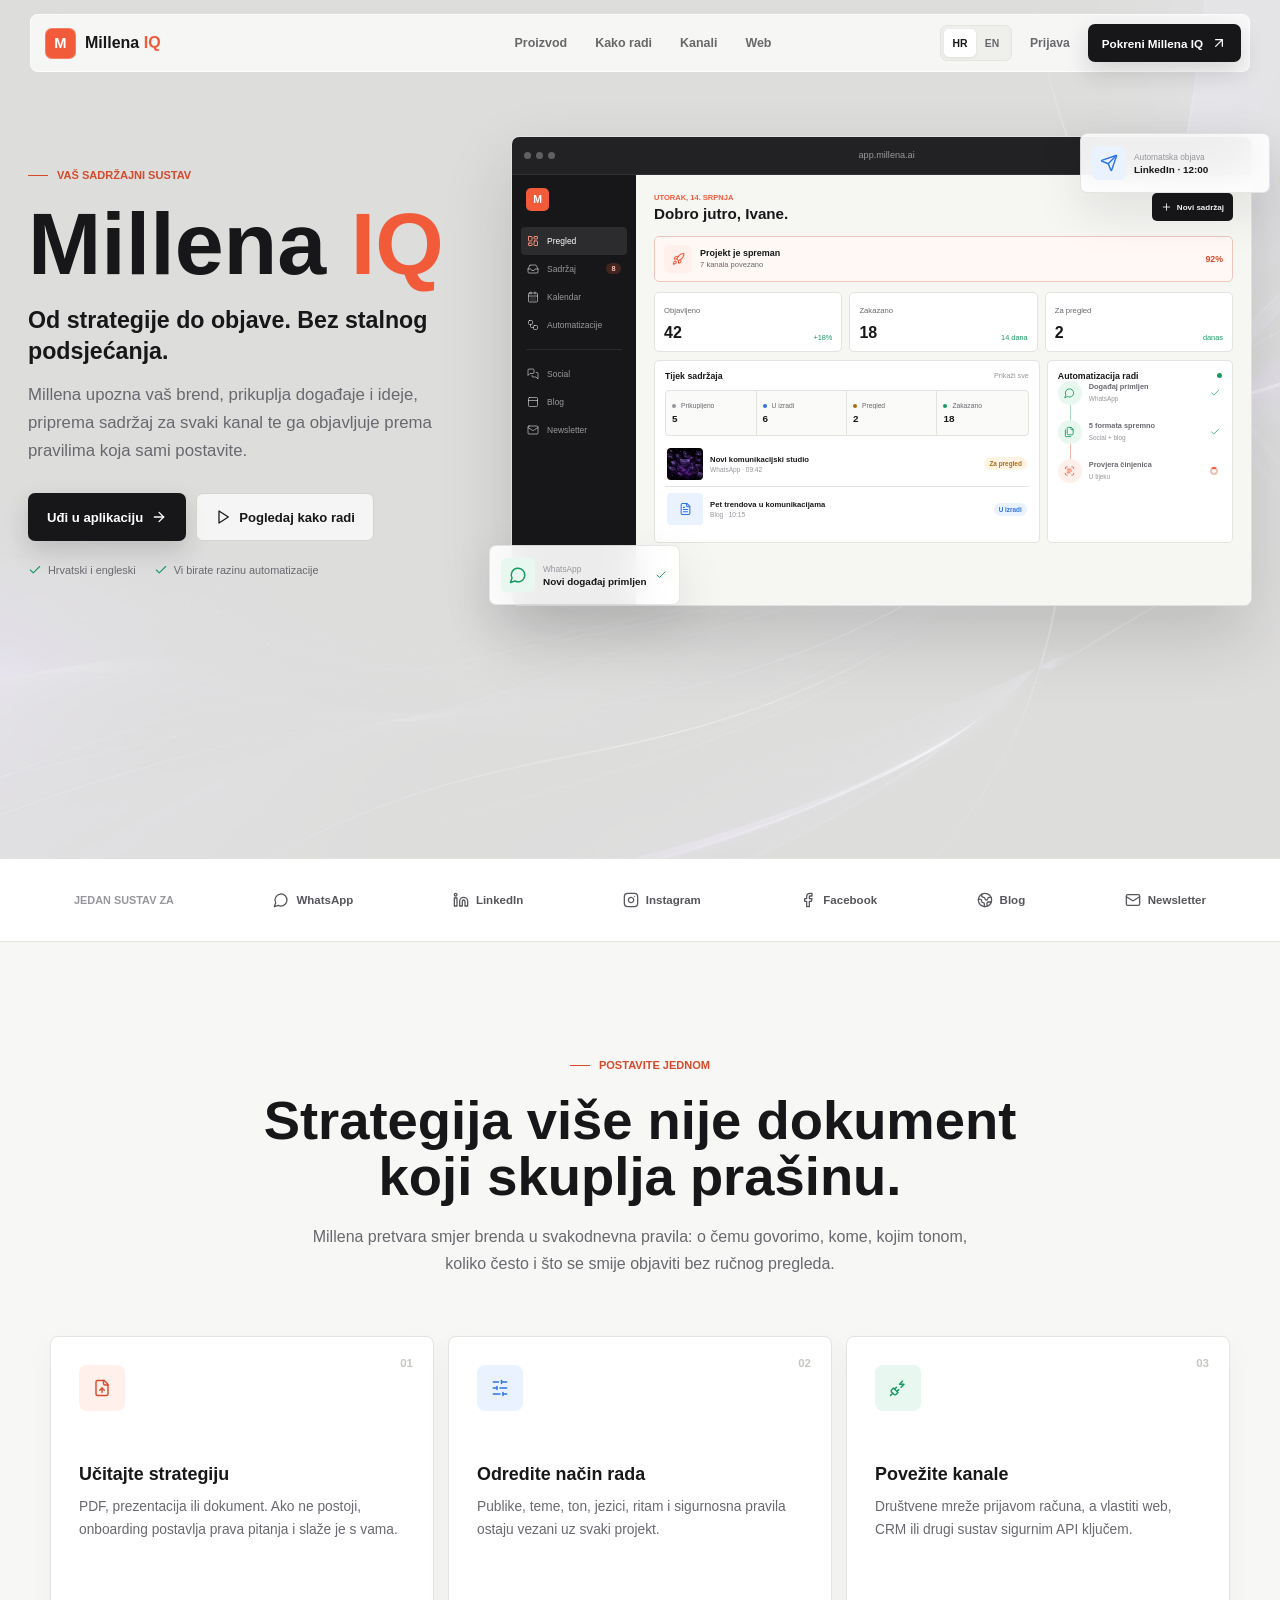
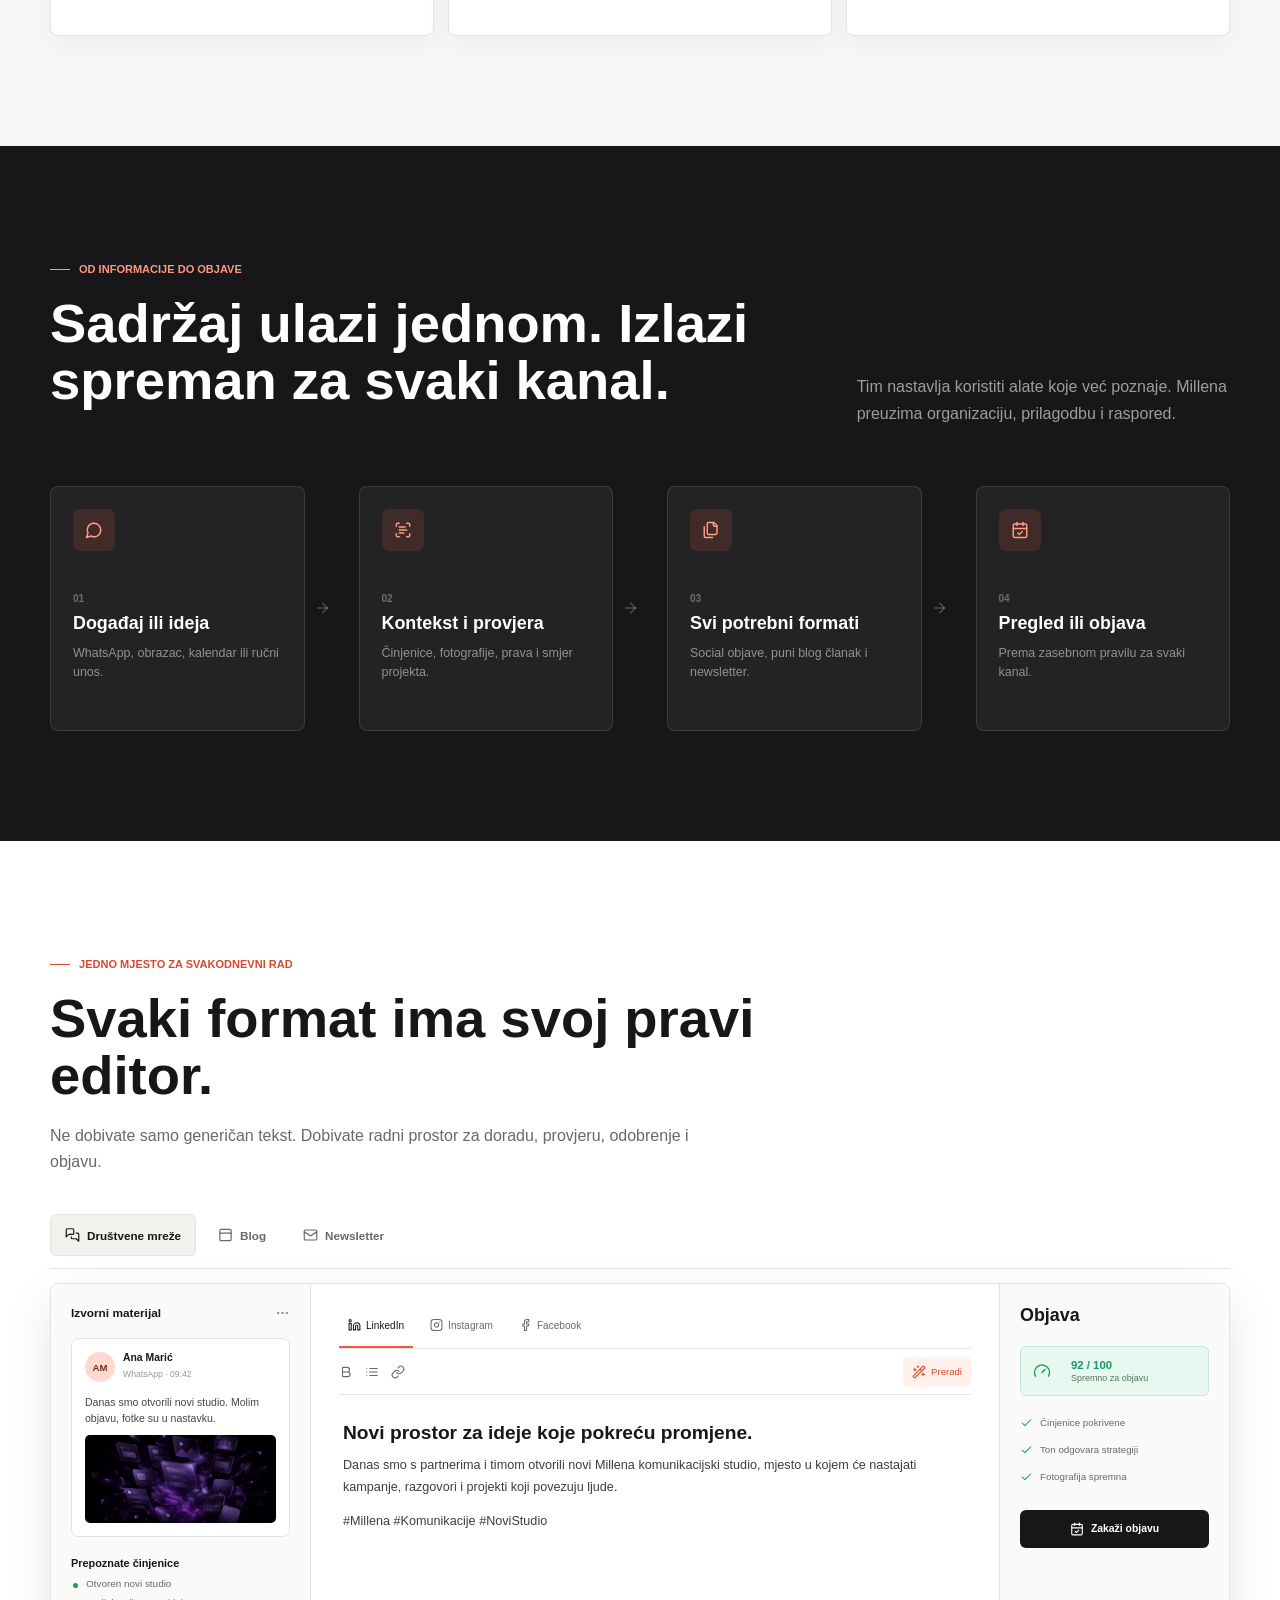
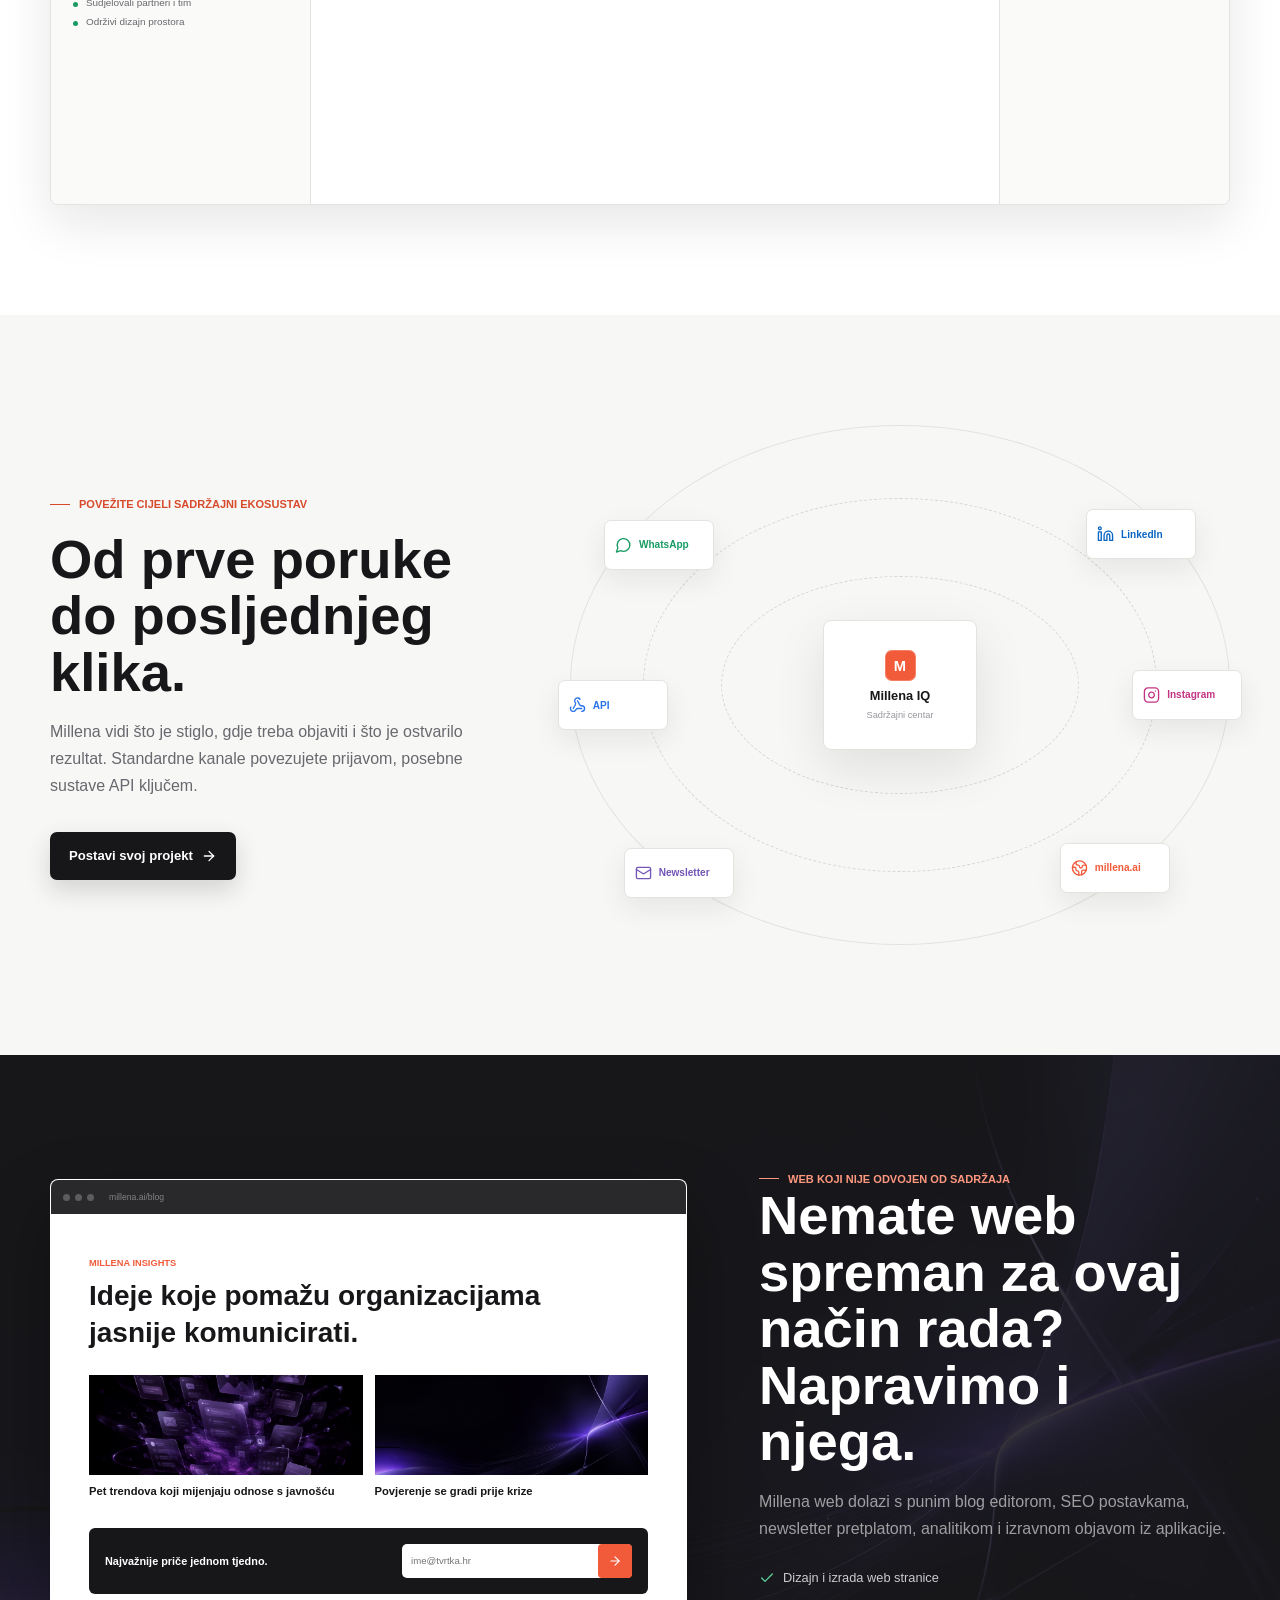
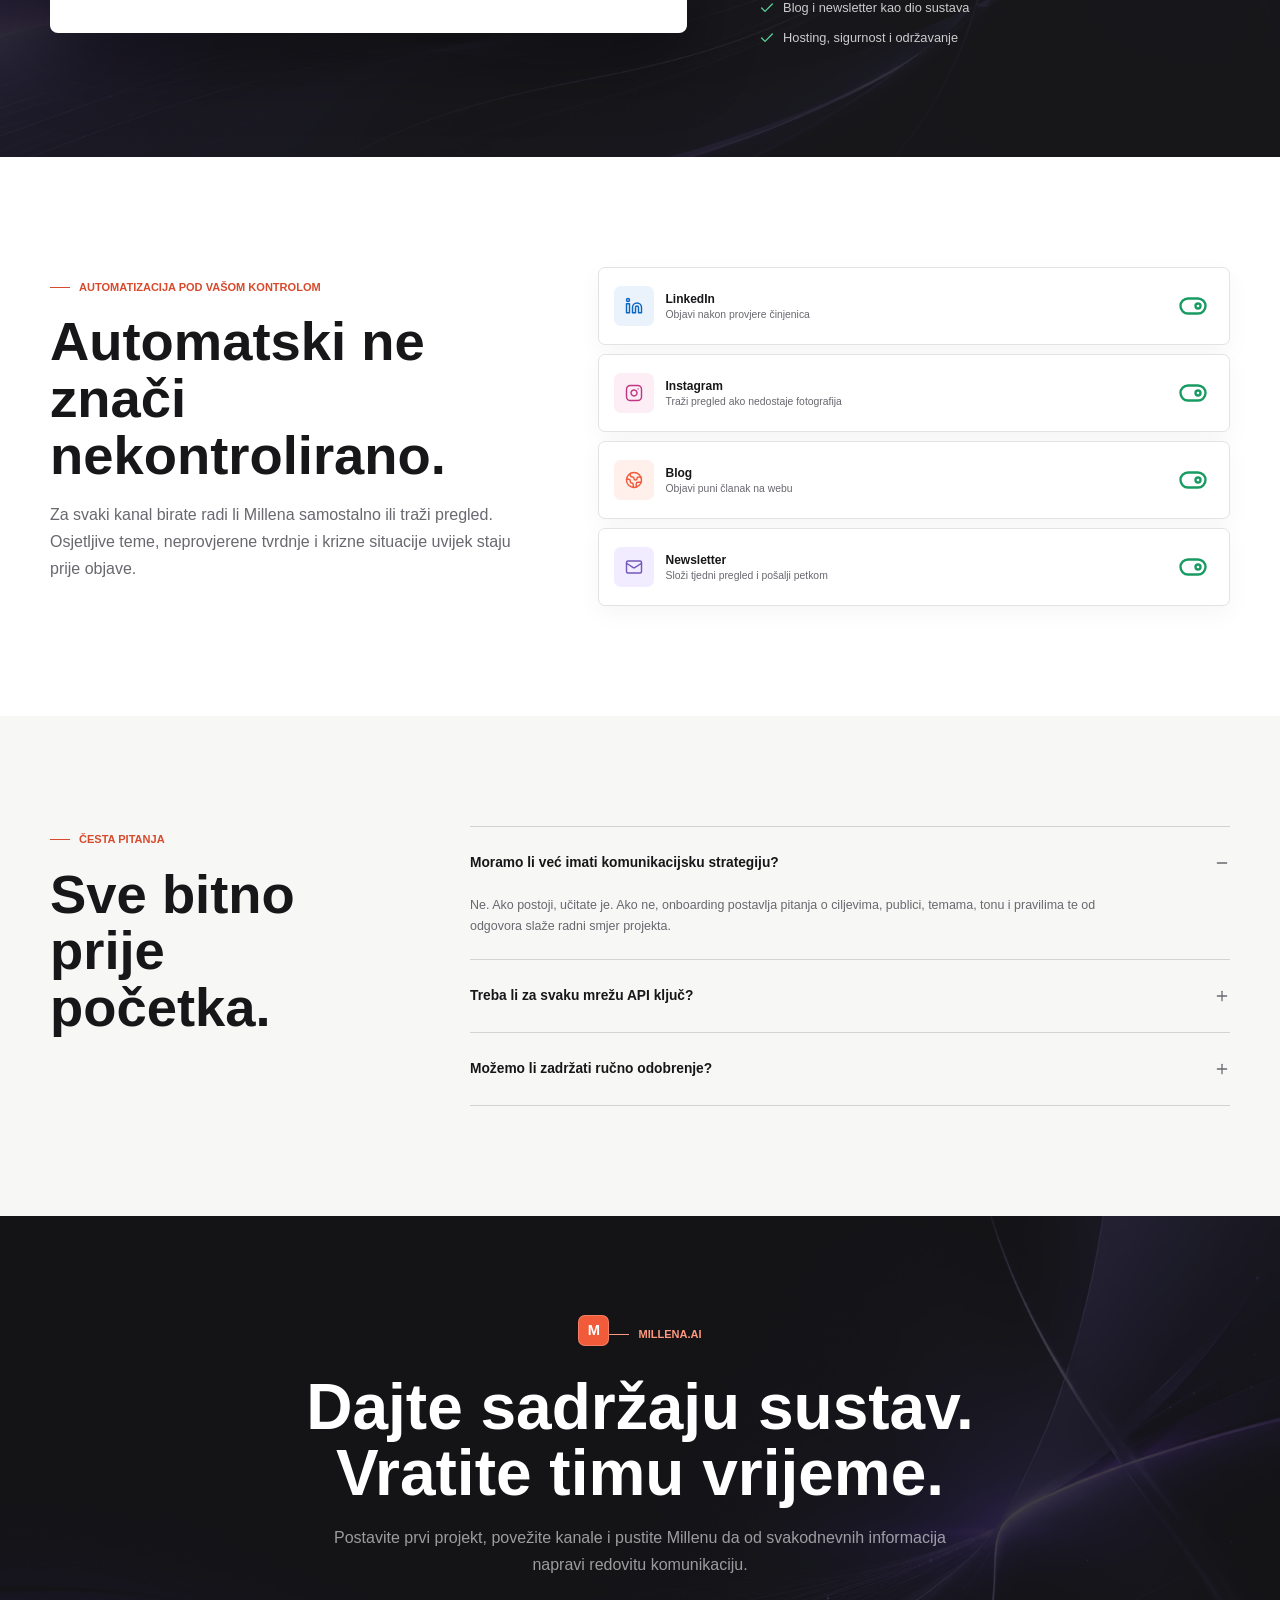
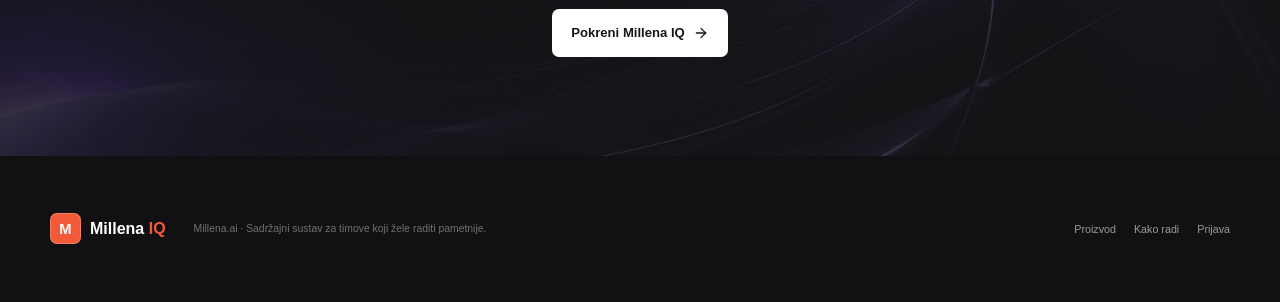
==== commit 2fb14e78: "Add public landing and login flow" ====
--- a/index.html
+++ b/index.html
@@ -3,467 +3,228 @@
   <head>
     <meta charset="utf-8" />
     <meta name="viewport" content="width=device-width, initial-scale=1" />
-    <meta name="description" content="Millena IQ automatizira planiranje, izradu i objavu sadržaja za društvene mreže, blog i newsletter." />
-    <meta name="theme-color" content="#171719" />
-    <title>Millena IQ</title>
-    <link rel="stylesheet" href="styles.css" />
+    <meta name="description" content="Millena IQ vodi sadržaj od strategije i događaja do automatske objave na društvenim mrežama, blogu i newsletteru." />
+    <meta name="theme-color" content="#f7f7f5" />
+    <title>Millena IQ | Sadržaj koji radi sam</title>
+    <link rel="stylesheet" href="site.css" />
   </head>
-  <body>
-    <a class="skip-link" href="#app-main" data-hr="Preskoči na sadržaj" data-en="Skip to content">Preskoči na sadržaj</a>
-
-    <div class="mobile-bar">
-      <button class="icon-button" id="menu-open" type="button" aria-label="Otvori izbornik" data-aria-hr="Otvori izbornik" data-aria-en="Open menu">
-        <i data-lucide="menu"></i>
-      </button>
-      <button class="mobile-brand" type="button" data-screen-target="overview" aria-label="Millena IQ početna">
-        <span class="brand-symbol">M</span>
-        <strong>Millena <span>IQ</span></strong>
-      </button>
-      <button class="icon-button" type="button" aria-label="Nova objava" data-aria-hr="Nova objava" data-aria-en="New post" data-screen-target="social">
-        <i data-lucide="plus"></i>
-      </button>
-    </div>
-
-    <div class="app-shell">
-      <aside class="sidebar" id="sidebar">
-        <div class="sidebar-head">
-          <button class="brand" type="button" data-screen-target="overview" aria-label="Millena IQ početna">
-            <span class="brand-symbol">M</span>
-            <span class="brand-name">Millena <strong>IQ</strong></span>
-          </button>
-          <button class="icon-button sidebar-close" id="menu-close" type="button" aria-label="Zatvori izbornik" data-aria-hr="Zatvori izbornik" data-aria-en="Close menu">
-            <i data-lucide="x"></i>
-          </button>
-        </div>
-
-        <button class="project-switcher" type="button" data-screen-target="setup">
-          <span class="project-avatar">MI</span>
-          <span class="project-copy">
-            <small data-hr="Aktivni projekt" data-en="Active project">Aktivni projekt</small>
-            <strong>Millena IQ</strong>
-          </span>
-          <span class="project-progress">82%</span>
+  <body class="marketing-page">
+    <a class="skip-link" href="#main" data-hr="Preskoči na sadržaj" data-en="Skip to content">Preskoči na sadržaj</a>
+
+    <header class="site-header">
+      <nav class="nav-shell" aria-label="Glavna navigacija" data-aria-hr="Glavna navigacija" data-aria-en="Primary navigation">
+        <a class="site-brand" href="#top" aria-label="Millena IQ početna">
+          <span class="brand-symbol">M</span>
+          <strong>Millena <b>IQ</b></strong>
+        </a>
+        <button class="menu-button" type="button" aria-label="Otvori izbornik" data-aria-hr="Otvori izbornik" data-aria-en="Open menu">
+          <i data-lucide="menu"></i>
         </button>
-
-        <nav class="sidebar-nav" aria-label="Glavna navigacija" data-aria-hr="Glavna navigacija" data-aria-en="Primary navigation">
-          <p class="nav-label" data-hr="Radni prostor" data-en="Workspace">Radni prostor</p>
-          <button class="nav-item active" type="button" data-screen-target="overview">
-            <i data-lucide="layout-dashboard"></i><span data-hr="Pregled" data-en="Overview">Pregled</span>
-          </button>
-          <button class="nav-item" type="button" data-screen-target="content">
-            <i data-lucide="inbox"></i><span data-hr="Sadržaj" data-en="Content">Sadržaj</span><b>8</b>
-          </button>
-          <button class="nav-item" type="button" data-screen-target="calendar">
-            <i data-lucide="calendar-days"></i><span data-hr="Kalendar" data-en="Calendar">Kalendar</span>
-          </button>
-          <button class="nav-item" type="button" data-screen-target="automations">
-            <i data-lucide="workflow"></i><span data-hr="Automatizacije" data-en="Automations">Automatizacije</span>
-          </button>
-
-          <p class="nav-label" data-hr="Izrada" data-en="Create">Izrada</p>
-          <button class="nav-item" type="button" data-screen-target="social">
-            <i data-lucide="messages-square"></i><span data-hr="Društvene mreže" data-en="Social studio">Društvene mreže</span>
-          </button>
-          <button class="nav-item" type="button" data-screen-target="blog">
-            <i data-lucide="panel-top"></i><span data-hr="Blog" data-en="Blog">Blog</span>
-          </button>
-          <button class="nav-item" type="button" data-screen-target="newsletter">
-            <i data-lucide="mail"></i><span data-hr="Newsletter" data-en="Newsletter">Newsletter</span>
-          </button>
-
-          <p class="nav-label" data-hr="Postavke" data-en="Manage">Postavke</p>
-          <button class="nav-item" type="button" data-screen-target="channels">
-            <i data-lucide="plug-zap"></i><span data-hr="Kanali" data-en="Channels">Kanali</span>
-          </button>
-          <button class="nav-item" type="button" data-screen-target="audience">
-            <i data-lucide="users"></i><span data-hr="Publika" data-en="Audience">Publika</span>
-          </button>
-          <button class="nav-item" type="button" data-screen-target="website">
-            <i data-lucide="globe-2"></i><span data-hr="Web stranica" data-en="Website">Web stranica</span>
-          </button>
-          <button class="nav-item" type="button" data-screen-target="settings">
-            <i data-lucide="settings-2"></i><span data-hr="Projekt" data-en="Project">Projekt</span>
-          </button>
-        </nav>
-
-        <div class="sidebar-foot">
-          <div class="usage-row">
-            <span><i data-lucide="sparkles"></i><span data-hr="Objave ovaj mjesec" data-en="Posts this month">Objave ovaj mjesec</span></span>
-            <strong>42 / 100</strong>
-          </div>
-          <div class="usage-track"><span></span></div>
-          <button class="profile-button" type="button">
-            <span class="avatar">IL</span>
-            <span><strong>Ivan Lozančić</strong><small data-hr="Administrator" data-en="Administrator">Administrator</small></span>
-            <i data-lucide="chevrons-up-down"></i>
-          </button>
-        </div>
-      </aside>
-
-      <div class="sidebar-overlay" id="sidebar-overlay"></div>
-
-      <div class="workspace">
-        <header class="topbar">
-          <div class="topbar-title">
-            <span class="status-dot"></span>
-            <strong id="screen-title" data-hr="Pregled" data-en="Overview">Pregled</strong>
-          </div>
-          <div class="topbar-actions">
-            <label class="search-box">
-              <i data-lucide="search"></i>
-              <input type="search" placeholder="Pretraži sadržaj" data-placeholder-hr="Pretraži sadržaj" data-placeholder-en="Search content" />
-              <kbd>⌘ K</kbd>
-            </label>
-            <div class="language-switcher" aria-label="Jezik" data-aria-hr="Jezik" data-aria-en="Language">
-              <button class="language-button active" type="button" data-lang="hr" aria-pressed="true">HR</button>
-              <button class="language-button" type="button" data-lang="en" aria-pressed="false">EN</button>
-            </div>
-            <button class="icon-button notification-button" type="button" aria-label="Obavijesti" data-aria-hr="Obavijesti" data-aria-en="Notifications">
-              <i data-lucide="bell"></i><span></span>
-            </button>
-            <button class="primary-button compact" type="button" data-screen-target="social">
-              <i data-lucide="plus"></i><span data-hr="Novi sadržaj" data-en="New content">Novi sadržaj</span>
-            </button>
-          </div>
-        </header>
-
-        <main id="app-main" tabindex="-1">
-          <section class="app-screen active" data-screen="overview">
-            <div class="page-heading">
-              <div>
-                <p class="eyebrow" data-hr="Utorak, 14. srpnja" data-en="Tuesday, July 14">Utorak, 14. srpnja</p>
-                <h1 data-hr="Dobro jutro, Ivane." data-en="Good morning, Ivan.">Dobro jutro, Ivane.</h1>
-                <p data-hr="Millena danas priprema 6 objava. Dvije čekaju tvoj pregled." data-en="Millena is preparing 6 posts today. Two are waiting for your review.">Millena danas priprema 6 objava. Dvije čekaju tvoj pregled.</p>
+        <div class="nav-links">
+          <a href="#product" data-hr="Proizvod" data-en="Product">Proizvod</a>
+          <a href="#workflow" data-hr="Kako radi" data-en="How it works">Kako radi</a>
+          <a href="#channels" data-hr="Kanali" data-en="Channels">Kanali</a>
+          <a href="#web" data-hr="Web" data-en="Website">Web</a>
+        </div>
+        <div class="nav-actions">
+          <div class="language-switcher" aria-label="Jezik" data-aria-hr="Jezik" data-aria-en="Language">
+            <button class="language-button active" type="button" data-lang="hr" aria-pressed="true">HR</button>
+            <button class="language-button" type="button" data-lang="en" aria-pressed="false">EN</button>
+          </div>
+          <a class="login-link" href="login.html" data-hr="Prijava" data-en="Sign in">Prijava</a>
+          <a class="site-button dark compact" href="login.html"><span data-hr="Pokreni Millena IQ" data-en="Start Millena IQ">Pokreni Millena IQ</span><i data-lucide="arrow-up-right"></i></a>
+        </div>
+      </nav>
+    </header>
+
+    <main id="main">
+      <section class="hero-section" id="top">
+        <img class="hero-texture" src="assets/abstract-wave.jpg" alt="" aria-hidden="true" />
+        <div class="hero-inner">
+          <div class="hero-copy reveal">
+            <p class="eyebrow"><span></span><span data-hr="Vaš sadržajni sustav" data-en="Your content operating system">Vaš sadržajni sustav</span></p>
+            <h1>Millena <em>IQ</em></h1>
+            <p class="hero-kicker" data-hr="Od strategije do objave. Bez stalnog podsjećanja." data-en="From strategy to publishing. Without constant follow-up.">Od strategije do objave. Bez stalnog podsjećanja.</p>
+            <p class="hero-text" data-hr="Millena upozna vaš brend, prikuplja događaje i ideje, priprema sadržaj za svaki kanal te ga objavljuje prema pravilima koja sami postavite." data-en="Millena learns your brand, collects events and ideas, prepares content for every channel and publishes it according to rules you control.">Millena upozna vaš brend, prikuplja događaje i ideje, priprema sadržaj za svaki kanal te ga objavljuje prema pravilima koja sami postavite.</p>
+            <div class="hero-actions">
+              <a class="site-button dark" href="login.html"><span data-hr="Uđi u aplikaciju" data-en="Enter the app">Uđi u aplikaciju</span><i data-lucide="arrow-right"></i></a>
+              <a class="site-button light" href="#workflow"><i data-lucide="play"></i><span data-hr="Pogledaj kako radi" data-en="See how it works">Pogledaj kako radi</span></a>
+            </div>
+            <div class="hero-notes">
+              <span><i data-lucide="check"></i><span data-hr="Hrvatski i engleski" data-en="Croatian and English">Hrvatski i engleski</span></span>
+              <span><i data-lucide="check"></i><span data-hr="Vi birate razinu automatizacije" data-en="You choose the automation level">Vi birate razinu automatizacije</span></span>
+            </div>
+          </div>
+
+          <div class="product-stage reveal" aria-label="Millena IQ pregled proizvoda">
+            <div class="stage-glow"></div>
+            <div class="app-window">
+              <div class="window-bar">
+                <span class="window-dots"><i></i><i></i><i></i></span>
+                <span class="window-address">app.millena.ai</span>
+                <span class="window-live"><i></i><span data-hr="Aktivno" data-en="Live">Aktivno</span></span>
               </div>
-              <div class="heading-actions">
-                <button class="secondary-button" type="button" data-screen-target="calendar"><i data-lucide="calendar-days"></i><span data-hr="Otvori kalendar" data-en="Open calendar">Otvori kalendar</span></button>
-                <button class="primary-button" type="button" data-screen-target="social"><i data-lucide="wand-sparkles"></i><span data-hr="Izradi objavu" data-en="Create post">Izradi objavu</span></button>
-              </div>
-            </div>
-
-            <button class="setup-banner" type="button" data-screen-target="setup">
-              <span class="setup-icon"><i data-lucide="rocket"></i></span>
-              <span class="setup-banner-copy">
-                <strong data-hr="Dovrši postavljanje projekta" data-en="Finish project setup">Dovrši postavljanje projekta</strong>
-                <small data-hr="Poveži Instagram i potvrdi pravila automatske objave." data-en="Connect Instagram and confirm automatic publishing rules.">Poveži Instagram i potvrdi pravila automatske objave.</small>
-              </span>
-              <span class="setup-meter"><i><b></b></i><strong>82%</strong></span>
-              <i data-lucide="arrow-right"></i>
-            </button>
-
-            <div class="stats-grid">
-              <article class="stat-card">
-                <span class="stat-icon coral"><i data-lucide="send"></i></span>
-                <div><small data-hr="Objavljeno ovaj mjesec" data-en="Published this month">Objavljeno ovaj mjesec</small><strong>42</strong><em><i data-lucide="trending-up"></i> 18%</em></div>
-              </article>
-              <article class="stat-card">
-                <span class="stat-icon blue"><i data-lucide="clock-3"></i></span>
-                <div><small data-hr="Zakazano" data-en="Scheduled">Zakazano</small><strong>18</strong><em data-hr="sljedećih 14 dana" data-en="next 14 days">sljedećih 14 dana</em></div>
-              </article>
-              <article class="stat-card">
-                <span class="stat-icon amber"><i data-lucide="circle-alert"></i></span>
-                <div><small data-hr="Čeka pregled" data-en="Waiting review">Čeka pregled</small><strong>2</strong><em data-hr="najstarije 3 sata" data-en="oldest 3 hours">najstarije 3 sata</em></div>
-              </article>
-              <article class="stat-card">
-                <span class="stat-icon green"><i data-lucide="users"></i></span>
-                <div><small data-hr="Newsletter publika" data-en="Newsletter audience">Newsletter publika</small><strong>1.284</strong><em><i data-lucide="trending-up"></i> 36</em></div>
-              </article>
-            </div>
-
-            <div class="dashboard-grid">
-              <section class="panel pipeline-panel">
-                <div class="panel-head">
-                  <div><h2 data-hr="Tijek sadržaja" data-en="Content pipeline">Tijek sadržaja</h2><p data-hr="Sve što Millena priprema i objavljuje." data-en="Everything Millena is preparing and publishing.">Sve što Millena priprema i objavljuje.</p></div>
-                  <button class="text-button" type="button" data-screen-target="content"><span data-hr="Prikaži sve" data-en="View all">Prikaži sve</span><i data-lucide="arrow-right"></i></button>
-                </div>
-                <div class="pipeline-columns">
-                  <div><span class="pipeline-label"><i class="dot new"></i><span data-hr="Prikupljeno" data-en="Collected">Prikupljeno</span></span><strong>5</strong></div>
-                  <div><span class="pipeline-label"><i class="dot working"></i><span data-hr="U izradi" data-en="In progress">U izradi</span></span><strong>6</strong></div>
-                  <div><span class="pipeline-label"><i class="dot review"></i><span data-hr="Za pregled" data-en="For review">Za pregled</span></span><strong>2</strong></div>
-                  <div><span class="pipeline-label"><i class="dot ready"></i><span data-hr="Zakazano" data-en="Scheduled">Zakazano</span></span><strong>18</strong></div>
-                </div>
-                <div class="content-list">
-                  <button class="content-row" type="button" data-screen-target="social">
-                    <span class="thumb"><img src="assets/editorial-cloud.jpg" alt="" /></span>
-                    <span class="content-main"><strong data-hr="Millena predstavila novi komunikacijski studio" data-en="Millena presents its new communication studio">Millena predstavila novi komunikacijski studio</strong><small><span data-hr="WhatsApp događaj" data-en="WhatsApp event">WhatsApp događaj</span> · <span data-hr="prije 12 min" data-en="12 min ago">prije 12 min</span></small></span>
-                    <span class="channel-icons"><i data-lucide="linkedin"></i><i data-lucide="instagram"></i><i data-lucide="facebook"></i></span>
-                    <span class="status-pill review" data-hr="Za pregled" data-en="For review">Za pregled</span>
-                    <i data-lucide="chevron-right"></i>
-                  </button>
-                  <button class="content-row" type="button" data-screen-target="blog">
-                    <span class="thumb text-thumb"><i data-lucide="file-text"></i></span>
-                    <span class="content-main"><strong data-hr="Pet trendova koji mijenjaju odnose s javnošću" data-en="Five trends changing public relations">Pet trendova koji mijenjaju odnose s javnošću</strong><small><span data-hr="Blog članak" data-en="Blog article">Blog članak</span> · <span data-hr="prije 34 min" data-en="34 min ago">prije 34 min</span></small></span>
-                    <span class="channel-icons"><i data-lucide="globe-2"></i><i data-lucide="mail"></i></span>
-                    <span class="status-pill working" data-hr="U izradi" data-en="In progress">U izradi</span>
-                    <i data-lucide="chevron-right"></i>
-                  </button>
-                  <button class="content-row" type="button" data-screen-target="newsletter">
-                    <span class="thumb newsletter-thumb"><i data-lucide="mail"></i></span>
-                    <span class="content-main"><strong data-hr="Tjedni pregled: ljudi, projekti i ideje" data-en="Weekly review: people, projects and ideas">Tjedni pregled: ljudi, projekti i ideje</strong><small><span>Newsletter</span> · <span data-hr="danas u 16:00" data-en="today at 16:00">danas u 16:00</span></small></span>
-                    <span class="channel-icons"><i data-lucide="mail"></i></span>
-                    <span class="status-pill ready" data-hr="Zakazano" data-en="Scheduled">Zakazano</span>
-                    <i data-lucide="chevron-right"></i>
-                  </button>
-                </div>
-              </section>
-
-              <aside class="panel automation-summary">
-                <div class="panel-head">
-                  <div><h2 data-hr="Automatizacija radi" data-en="Automation is running">Automatizacija radi</h2><p data-hr="Posljednja provjera prije 2 min" data-en="Last check 2 min ago">Posljednja provjera prije 2 min</p></div>
-                  <span class="live-pill"><i></i><span data-hr="Aktivno" data-en="Live">Aktivno</span></span>
-                </div>
-                <div class="automation-run">
-                  <div class="run-step done"><span><i data-lucide="message-circle"></i></span><div><strong data-hr="Događaj primljen" data-en="Event received">Događaj primljen</strong><small>WhatsApp · 09:42</small></div><i data-lucide="check"></i></div>
-                  <div class="run-line done"></div>
-                  <div class="run-step done"><span><i data-lucide="file-stack"></i></span><div><strong data-hr="Pripremljeno 5 formata" data-en="5 formats prepared">Pripremljeno 5 formata</strong><small data-hr="Društvene mreže, blog, newsletter" data-en="Social, blog, newsletter">Društvene mreže, blog, newsletter</small></div><i data-lucide="check"></i></div>
-                  <div class="run-line active"></div>
-                  <div class="run-step active"><span><i data-lucide="scan-text"></i></span><div><strong data-hr="Provjera tona i činjenica" data-en="Checking tone and facts">Provjera tona i činjenica</strong><small data-hr="U tijeku" data-en="In progress">U tijeku</small></div><span class="spinner"></span></div>
-                  <div class="run-line"></div>
-                  <div class="run-step"><span><i data-lucide="calendar-check"></i></span><div><strong data-hr="Objava u najbolje vrijeme" data-en="Publish at the best time">Objava u najbolje vrijeme</strong><small data-hr="Danas između 11:30 i 12:00" data-en="Today between 11:30 and 12:00">Danas između 11:30 i 12:00</small></div></div>
-                </div>
-                <button class="secondary-button full" type="button" data-screen-target="automations"><i data-lucide="workflow"></i><span data-hr="Uredi pravila" data-en="Edit rules">Uredi pravila</span></button>
-              </aside>
-            </div>
-
-            <div class="dashboard-lower">
-              <section class="panel schedule-panel">
-                <div class="panel-head"><div><h2 data-hr="Danas se objavljuje" data-en="Publishing today">Danas se objavljuje</h2><p data-hr="4 objave na 6 kanala" data-en="4 posts across 6 channels">4 objave na 6 kanala</p></div><button class="icon-button" type="button" data-screen-target="calendar" aria-label="Otvori kalendar"><i data-lucide="calendar"></i></button></div>
-                <div class="timeline-list">
-                  <div><time>10:00</time><span class="time-line"><i></i></span><article><span class="mini-channel linkedin"><i data-lucide="linkedin"></i></span><div><strong data-hr="Nova studija slučaja" data-en="New case study">Nova studija slučaja</strong><small>LinkedIn</small></div><span class="status-pill ready" data-hr="Spremno" data-en="Ready">Spremno</span></article></div>
-                  <div><time>12:00</time><span class="time-line"><i></i></span><article><span class="mini-channel instagram"><i data-lucide="instagram"></i></span><div><strong data-hr="Iza kulisa novog projekta" data-en="Behind the scenes of a new project">Iza kulisa novog projekta</strong><small>Instagram + Facebook</small></div><span class="status-pill auto" data-hr="Automatski" data-en="Automatic">Automatski</span></article></div>
-                  <div><time>16:00</time><span class="time-line"><i></i></span><article><span class="mini-channel mail"><i data-lucide="mail"></i></span><div><strong data-hr="Tjedni pregled" data-en="Weekly review">Tjedni pregled</strong><small>1.284 <span data-hr="primatelja" data-en="recipients">primatelja</span></small></div><span class="status-pill ready" data-hr="Spremno" data-en="Ready">Spremno</span></article></div>
-                </div>
-              </section>
-
-              <section class="panel channel-health">
-                <div class="panel-head"><div><h2 data-hr="Povezani kanali" data-en="Connected channels">Povezani kanali</h2><p data-hr="7 od 8 spremno" data-en="7 of 8 ready">7 od 8 spremno</p></div><button class="text-button" type="button" data-screen-target="channels"><span data-hr="Uredi" data-en="Manage">Uredi</span><i data-lucide="arrow-right"></i></button></div>
-                <div class="channel-grid">
-                  <div><span class="mini-channel whatsapp"><i data-lucide="message-circle"></i></span><span><strong>WhatsApp</strong><small data-hr="Prima događaje" data-en="Receiving events">Prima događaje</small></span><i class="health-ok"></i></div>
-                  <div><span class="mini-channel linkedin"><i data-lucide="linkedin"></i></span><span><strong>LinkedIn</strong><small>Millena</small></span><i class="health-ok"></i></div>
-                  <div><span class="mini-channel instagram"><i data-lucide="instagram"></i></span><span><strong>Instagram</strong><small data-hr="Treba povezati" data-en="Needs connection">Treba povezati</small></span><i class="health-warn"></i></div>
-                  <div><span class="mini-channel web"><i data-lucide="globe-2"></i></span><span><strong>millena.ai</strong><small>Blog + SEO</small></span><i class="health-ok"></i></div>
-                  <div><span class="mini-channel mail"><i data-lucide="mail"></i></span><span><strong>Newsletter</strong><small>1.284</small></span><i class="health-ok"></i></div>
-                  <div><span class="mini-channel facebook"><i data-lucide="facebook"></i></span><span><strong>Facebook</strong><small>Millena</small></span><i class="health-ok"></i></div>
-                </div>
-              </section>
-            </div>
-          </section>
-
-          <section class="app-screen" data-screen="setup">
-            <div class="page-heading setup-heading">
-              <div><p class="eyebrow" data-hr="Postavljanje projekta" data-en="Project setup">Postavljanje projekta</p><h1 data-hr="Postavimo Millena IQ." data-en="Set up Millena IQ.">Postavimo Millena IQ.</h1><p data-hr="Jednom definiramo pravila. Nakon toga sustav radi prema njima." data-en="Define the rules once. The system follows them from then on.">Jednom definiramo pravila. Nakon toga sustav radi prema njima.</p></div>
-              <button class="icon-button" type="button" data-screen-target="overview" aria-label="Zatvori postavljanje" data-aria-hr="Zatvori postavljanje" data-aria-en="Close setup"><i data-lucide="x"></i></button>
-            </div>
-
-            <div class="setup-progress"><span id="setup-progress-bar"></span></div>
-            <div class="setup-layout">
-              <ol class="setup-steps">
-                <li class="active" data-setup-step="1"><button type="button"><span>1</span><div><strong data-hr="Projekt" data-en="Project">Projekt</strong><small data-hr="Osnove i jezici" data-en="Basics and languages">Osnove i jezici</small></div></button></li>
-                <li data-setup-step="2"><button type="button"><span>2</span><div><strong data-hr="Strategija" data-en="Strategy">Strategija</strong><small data-hr="Dokument ili pitanja" data-en="Document or questions">Dokument ili pitanja</small></div></button></li>
-                <li data-setup-step="3"><button type="button"><span>3</span><div><strong data-hr="Smjer sadržaja" data-en="Content direction">Smjer sadržaja</strong><small data-hr="Publika, teme i ton" data-en="Audience, topics and tone">Publika, teme i ton</small></div></button></li>
-                <li data-setup-step="4"><button type="button"><span>4</span><div><strong data-hr="Kanali" data-en="Channels">Kanali</strong><small data-hr="Mreže, web i email" data-en="Social, web and email">Mreže, web i email</small></div></button></li>
-                <li data-setup-step="5"><button type="button"><span>5</span><div><strong data-hr="Automatizacija" data-en="Automation">Automatizacija</strong><small data-hr="Pregled i objava" data-en="Review and publishing">Pregled i objava</small></div></button></li>
-              </ol>
-
-              <div class="setup-card">
-                <div class="setup-panel active" data-setup-panel="1">
-                  <div class="setup-panel-head"><span class="step-tag" data-hr="Korak 1 od 5" data-en="Step 1 of 5">Korak 1 od 5</span><h2 data-hr="Krenimo od osnova." data-en="Let's start with the basics.">Krenimo od osnova.</h2><p data-hr="Ove informacije koristimo za svaki tekst, izvještaj i kanal." data-en="We use this information for every piece of content, report and channel.">Ove informacije koristimo za svaki tekst, izvještaj i kanal.</p></div>
-                  <div class="form-grid">
-                    <label class="field span-2"><span data-hr="Naziv projekta" data-en="Project name">Naziv projekta</span><input type="text" value="Millena IQ" /></label>
-                    <label class="field"><span data-hr="Tvrtka ili brend" data-en="Company or brand">Tvrtka ili brend</span><input type="text" value="Millenium promocija" /></label>
-                    <label class="field"><span data-hr="Web stranica" data-en="Website">Web stranica</span><input type="url" value="https://millena.ai" /></label>
-                    <label class="field"><span data-hr="Industrija" data-en="Industry">Industrija</span><select><option data-hr="Komunikacije i odnosi s javnošću" data-en="Communications and public relations">Komunikacije i odnosi s javnošću</option><option data-hr="Profesionalne usluge" data-en="Professional services">Profesionalne usluge</option></select></label>
-                    <label class="field"><span data-hr="Glavni jezik" data-en="Primary language">Glavni jezik</span><select><option>Hrvatski</option><option>English</option></select></label>
-                    <label class="field span-2"><span data-hr="U jednoj rečenici, čime se bavite?" data-en="In one sentence, what do you do?">U jednoj rečenici, čime se bavite?</span><textarea rows="3" data-placeholder-hr="Pomažemo organizacijama da komuniciraju jasno i grade povjerenje." data-placeholder-en="We help organizations communicate clearly and build trust.">Pomažemo organizacijama da komuniciraju jasno i grade povjerenje.</textarea></label>
+              <div class="window-body">
+                <aside class="mini-sidebar">
+                  <span class="mini-logo">M</span>
+                  <div class="mini-nav active"><i data-lucide="layout-dashboard"></i><span data-hr="Pregled" data-en="Overview">Pregled</span></div>
+                  <div class="mini-nav"><i data-lucide="inbox"></i><span data-hr="Sadržaj" data-en="Content">Sadržaj</span><b>8</b></div>
+                  <div class="mini-nav"><i data-lucide="calendar-days"></i><span data-hr="Kalendar" data-en="Calendar">Kalendar</span></div>
+                  <div class="mini-nav"><i data-lucide="workflow"></i><span data-hr="Automatizacije" data-en="Automations">Automatizacije</span></div>
+                  <span class="mini-divider"></span>
+                  <div class="mini-nav"><i data-lucide="messages-square"></i><span>Social</span></div>
+                  <div class="mini-nav"><i data-lucide="panel-top"></i><span>Blog</span></div>
+                  <div class="mini-nav"><i data-lucide="mail"></i><span>Newsletter</span></div>
+                </aside>
+                <div class="mini-workspace">
+                  <div class="mini-top"><div><small data-hr="UTORAK, 14. SRPNJA" data-en="TUESDAY, JULY 14">UTORAK, 14. SRPNJA</small><strong data-hr="Dobro jutro, Ivane." data-en="Good morning, Ivan.">Dobro jutro, Ivane.</strong></div><button><i data-lucide="plus"></i><span data-hr="Novi sadržaj" data-en="New content">Novi sadržaj</span></button></div>
+                  <div class="mini-setup"><span><i data-lucide="rocket"></i></span><div><strong data-hr="Projekt je spreman" data-en="Project is ready">Projekt je spreman</strong><small data-hr="7 kanala povezano" data-en="7 channels connected">7 kanala povezano</small></div><b>92%</b></div>
+                  <div class="mini-stats"><article><small data-hr="Objavljeno" data-en="Published">Objavljeno</small><strong>42</strong><em>+18%</em></article><article><small data-hr="Zakazano" data-en="Scheduled">Zakazano</small><strong>18</strong><em data-hr="14 dana" data-en="14 days">14 dana</em></article><article><small data-hr="Za pregled" data-en="For review">Za pregled</small><strong>2</strong><em data-hr="danas" data-en="today">danas</em></article></div>
+                  <div class="mini-grid">
+                    <section class="mini-pipeline">
+                      <header><strong data-hr="Tijek sadržaja" data-en="Content pipeline">Tijek sadržaja</strong><span data-hr="Prikaži sve" data-en="View all">Prikaži sve</span></header>
+                      <div class="mini-columns"><span><i class="gray"></i><small data-hr="Prikupljeno" data-en="Collected">Prikupljeno</small><strong>5</strong></span><span><i class="blue"></i><small data-hr="U izradi" data-en="In progress">U izradi</small><strong>6</strong></span><span><i class="amber"></i><small data-hr="Pregled" data-en="Review">Pregled</small><strong>2</strong></span><span><i class="green"></i><small data-hr="Zakazano" data-en="Scheduled">Zakazano</small><strong>18</strong></span></div>
+                      <div class="mini-content-row"><img src="assets/editorial-cloud.jpg" alt="" /><span><strong data-hr="Novi komunikacijski studio" data-en="New communication studio">Novi komunikacijski studio</strong><small>WhatsApp · 09:42</small></span><b data-hr="Za pregled" data-en="Review">Za pregled</b></div>
+                      <div class="mini-content-row"><span class="mini-doc"><i data-lucide="file-text"></i></span><span><strong data-hr="Pet trendova u komunikacijama" data-en="Five communication trends">Pet trendova u komunikacijama</strong><small>Blog · 10:15</small></span><b class="working" data-hr="U izradi" data-en="Drafting">U izradi</b></div>
+                    </section>
+                    <aside class="mini-automation"><header><strong data-hr="Automatizacija radi" data-en="Automation is running">Automatizacija radi</strong><i></i></header><div><span class="done"><i data-lucide="message-circle"></i></span><p><strong data-hr="Događaj primljen" data-en="Event received">Događaj primljen</strong><small>WhatsApp</small></p><i data-lucide="check"></i></div><u></u><div><span class="done"><i data-lucide="files"></i></span><p><strong data-hr="5 formata spremno" data-en="5 formats ready">5 formata spremno</strong><small>Social + blog</small></p><i data-lucide="check"></i></div><u class="active"></u><div><span class="active"><i data-lucide="scan-text"></i></span><p><strong data-hr="Provjera činjenica" data-en="Fact check">Provjera činjenica</strong><small data-hr="U tijeku" data-en="In progress">U tijeku</small></p><i class="pulse"></i></div></aside>
                   </div>
                 </div>
-
-                <div class="setup-panel" data-setup-panel="2">
-                  <div class="setup-panel-head"><span class="step-tag" data-hr="Korak 2 od 5" data-en="Step 2 of 5">Korak 2 od 5</span><h2 data-hr="Imate li komunikacijsku strategiju?" data-en="Do you have a communication strategy?">Imate li komunikacijsku strategiju?</h2><p data-hr="Ako postoji, učitajte je. Ako ne, proći ćemo kratka pitanja i zajedno složiti pravila." data-en="Upload it if it exists. If not, answer a few questions and we'll build the rules together.">Ako postoji, učitajte je. Ako ne, proći ćemo kratka pitanja i zajedno složiti pravila.</p></div>
-                  <div class="choice-grid strategy-choice">
-                    <button class="choice-card" type="button" data-strategy-mode="upload"><span class="choice-icon"><i data-lucide="upload-cloud"></i></span><strong data-hr="Učitaj strategiju" data-en="Upload strategy">Učitaj strategiju</strong><small>PDF, DOCX, PPTX · max 25 MB</small><i data-lucide="circle"></i></button>
-                    <button class="choice-card selected" type="button" data-strategy-mode="questions"><span class="choice-icon"><i data-lucide="list-checks"></i></span><strong data-hr="Nemamo strategiju" data-en="We don't have one">Nemamo strategiju</strong><small data-hr="Odgovori na 8 kratkih pitanja" data-en="Answer 8 short questions">Odgovori na 8 kratkih pitanja</small><i data-lucide="circle-check"></i></button>
-                  </div>
-                  <div class="strategy-questions">
-                    <label class="field"><span data-hr="Što želite postići u idućih 6 mjeseci?" data-en="What do you want to achieve in the next 6 months?">Što želite postići u idućih 6 mjeseci?</span><textarea rows="3" data-placeholder-hr="Više kvalitetnih upita, vidljiviji stručnjaci i redovita komunikacija." data-placeholder-en="More qualified leads, visible experts and consistent communication."></textarea></label>
-                    <div class="field"><span data-hr="Glavni ciljevi" data-en="Primary goals">Glavni ciljevi</span><div class="select-chips"><button class="active" type="button" data-hr="Novi upiti" data-en="New leads">Novi upiti</button><button class="active" type="button" data-hr="Ugled brenda" data-en="Brand reputation">Ugled brenda</button><button type="button" data-hr="Zapošljavanje" data-en="Recruitment">Zapošljavanje</button><button class="active" type="button" data-hr="Vidljivost stručnjaka" data-en="Expert visibility">Vidljivost stručnjaka</button></div></div>
-                    <label class="field"><span data-hr="Što nikada ne smijemo objaviti?" data-en="What should never be published?">Što nikada ne smijemo objaviti?</span><input type="text" data-placeholder-hr="Neprovjerene brojke, povjerljive informacije, politički stavovi..." data-placeholder-en="Unverified figures, confidential information, political opinions..." /></label>
-                  </div>
-                </div>
-
-                <div class="setup-panel" data-setup-panel="3">
-                  <div class="setup-panel-head"><span class="step-tag" data-hr="Korak 3 od 5" data-en="Step 3 of 5">Korak 3 od 5</span><h2 data-hr="Kome govorimo i o čemu?" data-en="Who are we speaking to, and about what?">Kome govorimo i o čemu?</h2><p data-hr="Millena koristi ove odgovore da svaki kanal zvuči dosljedno, ali ne robotski." data-en="Millena uses these answers so every channel stays consistent without sounding robotic.">Millena koristi ove odgovore da svaki kanal zvuči dosljedno, ali ne robotski.</p></div>
-                  <div class="form-stack">
-                    <div class="field"><span data-hr="Primarna publika" data-en="Primary audience">Primarna publika</span><div class="persona-row"><div class="persona selected"><span>MK</span><div><strong data-hr="Marketing direktorica" data-en="Marketing director">Marketing direktorica</strong><small>B2B · 35-50</small></div><i data-lucide="check"></i></div><button class="add-tile" type="button"><i data-lucide="plus"></i><span data-hr="Dodaj publiku" data-en="Add audience">Dodaj publiku</span></button></div></div>
-                    <div class="field"><span data-hr="Teme koje redovito pokrivamo" data-en="Topics we cover regularly">Teme koje redovito pokrivamo</span><div class="select-chips"><button class="active" type="button" data-hr="Korporativne komunikacije" data-en="Corporate communications">Korporativne komunikacije</button><button class="active" type="button" data-hr="Ljudi i kultura" data-en="People and culture">Ljudi i kultura</button><button class="active" type="button" data-hr="Studije slučaja" data-en="Case studies">Studije slučaja</button><button type="button" data-hr="Događaji" data-en="Events">Događaji</button><button type="button"><i data-lucide="plus"></i><span data-hr="Nova tema" data-en="New topic">Nova tema</span></button></div></div>
-                    <div class="tone-grid">
-                      <label><span><strong data-hr="Stručno" data-en="Expert">Stručno</strong><small data-hr="Pristupačno" data-en="Approachable">Pristupačno</small></span><input type="range" min="0" max="100" value="62" /></label>
-                      <label><span><strong data-hr="Ozbiljno" data-en="Serious">Ozbiljno</strong><small data-hr="Opušteno" data-en="Relaxed">Opušteno</small></span><input type="range" min="0" max="100" value="38" /></label>
-                      <label><span><strong data-hr="Kratko" data-en="Concise">Kratko</strong><small data-hr="Detaljno" data-en="Detailed">Detaljno</small></span><input type="range" min="0" max="100" value="55" /></label>
-                    </div>
-                  </div>
-                </div>
-
-                <div class="setup-panel" data-setup-panel="4">
-                  <div class="setup-panel-head"><span class="step-tag" data-hr="Korak 4 od 5" data-en="Step 4 of 5">Korak 4 od 5</span><h2 data-hr="Spojite mjesta na kojima objavljujete." data-en="Connect the places where you publish.">Spojite mjesta na kojima objavljujete.</h2><p data-hr="Standardne račune povezujemo prijavom. API ključ treba samo za vlastiti web ili poseban sustav." data-en="Standard accounts connect through sign-in. API keys are only needed for a custom website or system.">Standardne račune povezujemo prijavom. API ključ treba samo za vlastiti web ili poseban sustav.</p></div>
-                  <div class="connect-list">
-                    <div class="connect-row"><span class="mini-channel linkedin"><i data-lucide="linkedin"></i></span><div><strong>LinkedIn</strong><small>Millena · Company Page</small></div><span class="connection-ok"><i data-lucide="check"></i><span data-hr="Povezano" data-en="Connected">Povezano</span></span></div>
-                    <div class="connect-row"><span class="mini-channel facebook"><i data-lucide="facebook"></i></span><div><strong>Facebook</strong><small>Millena</small></div><span class="connection-ok"><i data-lucide="check"></i><span data-hr="Povezano" data-en="Connected">Povezano</span></span></div>
-                    <div class="connect-row"><span class="mini-channel instagram"><i data-lucide="instagram"></i></span><div><strong>Instagram</strong><small data-hr="Nije povezano" data-en="Not connected">Nije povezano</small></div><button class="secondary-button compact connect-action" type="button"><span data-hr="Poveži račun" data-en="Connect account">Poveži račun</span></button></div>
-                    <div class="connect-row"><span class="mini-channel whatsapp"><i data-lucide="message-circle"></i></span><div><strong>WhatsApp Business</strong><small>+385 91 555 0123</small></div><span class="connection-ok"><i data-lucide="check"></i><span data-hr="Prima događaje" data-en="Receiving events">Prima događaje</span></span></div>
-                    <div class="connect-row"><span class="mini-channel web"><i data-lucide="globe-2"></i></span><div><strong data-hr="Web i blog" data-en="Website and blog">Web i blog</strong><small>millena.ai · WordPress</small></div><span class="connection-ok"><i data-lucide="check"></i><span data-hr="Povezano" data-en="Connected">Povezano</span></span></div>
-                    <div class="connect-row"><span class="mini-channel mail"><i data-lucide="mail"></i></span><div><strong>Newsletter</strong><small data-hr="Millena lista · 1.284 kontakta" data-en="Millena list · 1,284 contacts">Millena lista · 1.284 kontakta</small></div><span class="connection-ok"><i data-lucide="check"></i><span data-hr="Aktivno" data-en="Active">Aktivno</span></span></div>
-                  </div>
-                </div>
-
-                <div class="setup-panel" data-setup-panel="5">
-                  <div class="setup-panel-head"><span class="step-tag" data-hr="Korak 5 od 5" data-en="Step 5 of 5">Korak 5 od 5</span><h2 data-hr="Koliko samostalno Millena objavljuje?" data-en="How independently should Millena publish?">Koliko samostalno Millena objavljuje?</h2><p data-hr="Možete imati različito pravilo za svaki kanal i promijeniti ga kad god želite." data-en="You can set a different rule for each channel and change it at any time.">Možete imati različito pravilo za svaki kanal i promijeniti ga kad god želite.</p></div>
-                  <div class="automation-options">
-                    <div class="automation-option"><span class="mini-channel linkedin"><i data-lucide="linkedin"></i></span><div><strong>LinkedIn</strong><small data-hr="Objavi automatski nakon provjere činjenica" data-en="Publish automatically after fact check">Objavi automatski nakon provjere činjenica</small></div><label class="switch"><input type="checkbox" checked /><span></span></label></div>
-                    <div class="automation-option"><span class="mini-channel instagram"><i data-lucide="instagram"></i></span><div><strong>Instagram + Facebook</strong><small data-hr="Traži pregled kad nedostaje fotografija" data-en="Request review when a photo is missing">Traži pregled kad nedostaje fotografija</small></div><label class="switch"><input type="checkbox" checked /><span></span></label></div>
-                    <div class="automation-option"><span class="mini-channel web"><i data-lucide="globe-2"></i></span><div><strong data-hr="Blog članak" data-en="Blog article">Blog članak</strong><small data-hr="Izradi puni članak i objavi na webu" data-en="Create the full article and publish it on the website">Izradi puni članak i objavi na webu</small></div><label class="switch"><input type="checkbox" checked /><span></span></label></div>
-                    <div class="automation-option"><span class="mini-channel mail"><i data-lucide="mail"></i></span><div><strong>Newsletter</strong><small data-hr="Skupljaj tjedno i pošalji petkom u 10:00" data-en="Collect weekly and send Fridays at 10:00">Skupljaj tjedno i pošalji petkom u 10:00</small></div><label class="switch"><input type="checkbox" checked /><span></span></label></div>
-                  </div>
-                  <div class="notice-box"><i data-lucide="shield-check"></i><div><strong data-hr="Sigurnosno pravilo" data-en="Safety rule">Sigurnosno pravilo</strong><p data-hr="Osjetljive teme, neprovjerene tvrdnje i krizne situacije uvijek idu osobi na pregled, bez obzira na postavke." data-en="Sensitive topics, unverified claims and crisis situations always go to a person for review, regardless of settings.">Osjetljive teme, neprovjerene tvrdnje i krizne situacije uvijek idu osobi na pregled, bez obzira na postavke.</p></div></div>
-                </div>
-
-                <div class="setup-actions">
-                  <button class="secondary-button" id="setup-back" type="button"><i data-lucide="arrow-left"></i><span data-hr="Natrag" data-en="Back">Natrag</span></button>
-                  <span><strong id="setup-step-label">1 / 5</strong><small data-hr="Postavke se automatski spremaju" data-en="Settings save automatically">Postavke se automatski spremaju</small></span>
-                  <button class="primary-button" id="setup-next" type="button"><span data-hr="Nastavi" data-en="Continue">Nastavi</span><i data-lucide="arrow-right"></i></button>
-                </div>
               </div>
             </div>
-          </section>
-
-          <section class="app-screen" data-screen="content">
-            <div class="page-heading"><div><p class="eyebrow" data-hr="Središnje mjesto" data-en="Central workspace">Središnje mjesto</p><h1 data-hr="Sav sadržaj" data-en="All content">Sav sadržaj</h1><p data-hr="Od prve poruke do objave, sa svim verzijama i statusima." data-en="From the first message to publication, with every version and status.">Od prve poruke do objave, sa svim verzijama i statusima.</p></div><button class="primary-button" type="button" data-screen-target="social"><i data-lucide="plus"></i><span data-hr="Novi sadržaj" data-en="New content">Novi sadržaj</span></button></div>
-            <div class="filter-bar"><div class="segmented"><button class="active" type="button" data-hr="Sve" data-en="All">Sve</button><button type="button" data-hr="Novo" data-en="New">Novo</button><button type="button" data-hr="U izradi" data-en="In progress">U izradi</button><button type="button" data-hr="Za pregled" data-en="For review">Za pregled</button><button type="button" data-hr="Zakazano" data-en="Scheduled">Zakazano</button></div><button class="secondary-button compact" type="button"><i data-lucide="sliders-horizontal"></i><span data-hr="Filteri" data-en="Filters">Filteri</span></button></div>
-            <div class="content-table panel">
-              <div class="table-head"><span data-hr="Sadržaj" data-en="Content">Sadržaj</span><span data-hr="Format" data-en="Format">Format</span><span data-hr="Kanali" data-en="Channels">Kanali</span><span data-hr="Termin" data-en="Timing">Termin</span><span>Status</span><span></span></div>
-              <button class="table-row" type="button" data-screen-target="social"><span class="table-title"><img src="assets/editorial-cloud.jpg" alt="" /><span><strong data-hr="Millena predstavila novi komunikacijski studio" data-en="Millena presents its new communication studio">Millena predstavila novi komunikacijski studio</strong><small data-hr="Iz WhatsApp događaja · prije 12 min" data-en="From WhatsApp event · 12 min ago">Iz WhatsApp događaja · prije 12 min</small></span></span><span data-hr="Društvena objava" data-en="Social post">Društvena objava</span><span class="channel-icons"><i data-lucide="linkedin"></i><i data-lucide="instagram"></i><i data-lucide="facebook"></i></span><span data-hr="Danas, 12:00" data-en="Today, 12:00">Danas, 12:00</span><span class="status-pill review" data-hr="Za pregled" data-en="For review">Za pregled</span><i data-lucide="more-horizontal"></i></button>
-              <button class="table-row" type="button" data-screen-target="blog"><span class="table-title"><span class="doc-thumb"><i data-lucide="file-text"></i></span><span><strong data-hr="Pet trendova koji mijenjaju odnose s javnošću" data-en="Five trends changing public relations">Pet trendova koji mijenjaju odnose s javnošću</strong><small data-hr="Planirana tema · prije 34 min" data-en="Planned topic · 34 min ago">Planirana tema · prije 34 min</small></span></span><span data-hr="Blog članak" data-en="Blog article">Blog članak</span><span class="channel-icons"><i data-lucide="globe-2"></i><i data-lucide="mail"></i></span><span data-hr="Čet, 16. srp" data-en="Thu, Jul 16">Čet, 16. srp</span><span class="status-pill working" data-hr="U izradi" data-en="In progress">U izradi</span><i data-lucide="more-horizontal"></i></button>
-              <button class="table-row" type="button" data-screen-target="newsletter"><span class="table-title"><span class="doc-thumb mail"><i data-lucide="mail"></i></span><span><strong data-hr="Tjedni pregled: ljudi, projekti i ideje" data-en="Weekly review: people, projects and ideas">Tjedni pregled: ljudi, projekti i ideje</strong><small data-hr="Automatska zbirka · ažurirano prije 1 h" data-en="Automatic collection · updated 1 h ago">Automatska zbirka · ažurirano prije 1 h</small></span></span><span>Newsletter</span><span class="channel-icons"><i data-lucide="mail"></i></span><span data-hr="Pet, 17. srp" data-en="Fri, Jul 17">Pet, 17. srp</span><span class="status-pill ready" data-hr="Zakazano" data-en="Scheduled">Zakazano</span><i data-lucide="more-horizontal"></i></button>
-              <button class="table-row" type="button" data-screen-target="social"><span class="table-title"><span class="doc-thumb quote"><i data-lucide="quote"></i></span><span><strong data-hr="Tri pitanja za bolju kriznu pripremu" data-en="Three questions for better crisis readiness">Tri pitanja za bolju kriznu pripremu</strong><small data-hr="Iz strategije · prije 2 h" data-en="From strategy · 2 h ago">Iz strategije · prije 2 h</small></span></span><span data-hr="Serija objava" data-en="Post series">Serija objava</span><span class="channel-icons"><i data-lucide="linkedin"></i></span><span data-hr="Pon, 20. srp" data-en="Mon, Jul 20">Pon, 20. srp</span><span class="status-pill auto" data-hr="Spremno" data-en="Ready">Spremno</span><i data-lucide="more-horizontal"></i></button>
-            </div>
-          </section>
-
-          <section class="app-screen" data-screen="calendar">
-            <div class="page-heading"><div><p class="eyebrow" data-hr="Plan objava" data-en="Publishing plan">Plan objava</p><h1 data-hr="Kalendar" data-en="Calendar">Kalendar</h1><p data-hr="Millena popunjava praznine prema strategiji i ritmu kanala." data-en="Millena fills gaps based on strategy and channel cadence.">Millena popunjava praznine prema strategiji i ritmu kanala.</p></div><div class="heading-actions"><button class="secondary-button" type="button"><i data-lucide="chevron-left"></i><span data-hr="Ovaj tjedan" data-en="This week">Ovaj tjedan</span><i data-lucide="chevron-right"></i></button><button class="primary-button" type="button" data-screen-target="social"><i data-lucide="plus"></i><span data-hr="Dodaj sadržaj" data-en="Add content">Dodaj sadržaj</span></button></div></div>
-            <div class="calendar-shell panel">
-              <div class="calendar-top"><div class="segmented"><button class="active" type="button" data-hr="Tjedan" data-en="Week">Tjedan</button><button type="button" data-hr="Mjesec" data-en="Month">Mjesec</button></div><div class="calendar-legend"><span><i class="dot ready"></i><span data-hr="Zakazano" data-en="Scheduled">Zakazano</span></span><span><i class="dot review"></i><span data-hr="Za pregled" data-en="For review">Za pregled</span></span><span><i class="dot new"></i><span data-hr="Prijedlog" data-en="Suggestion">Prijedlog</span></span></div></div>
-              <div class="week-grid">
-                <div class="week-time"></div><div class="week-day"><small data-hr="PON" data-en="MON">PON</small><strong>13</strong></div><div class="week-day today"><small data-hr="UTO" data-en="TUE">UTO</small><strong>14</strong></div><div class="week-day"><small data-hr="SRI" data-en="WED">SRI</small><strong>15</strong></div><div class="week-day"><small data-hr="ČET" data-en="THU">ČET</small><strong>16</strong></div><div class="week-day"><small data-hr="PET" data-en="FRI">PET</small><strong>17</strong></div>
-                <div class="week-time">09:00</div><div class="calendar-cell"><article class="cal-item published"><span><i data-lucide="linkedin"></i> LinkedIn</span><strong data-hr="Nova studija slučaja" data-en="New case study">Nova studija slučaja</strong><small>09:30</small></article></div><div class="calendar-cell"></div><div class="calendar-cell"><article class="cal-item suggestion"><span><i data-lucide="sparkles"></i><span data-hr="Prijedlog" data-en="Suggestion">Prijedlog</span></span><strong data-hr="Savjet stručnjaka" data-en="Expert insight">Savjet stručnjaka</strong><small>09:00</small></article></div><div class="calendar-cell"></div><div class="calendar-cell"><article class="cal-item newsletter"><span><i data-lucide="mail"></i> Newsletter</span><strong data-hr="Tjedni pregled" data-en="Weekly review">Tjedni pregled</strong><small>10:00</small></article></div>
-                <div class="week-time">12:00</div><div class="calendar-cell"></div><div class="calendar-cell"><article class="cal-item review"><span><i data-lucide="instagram"></i> Instagram</span><strong data-hr="Iza kulisa studija" data-en="Behind the scenes">Iza kulisa studija</strong><small>12:00</small></article></div><div class="calendar-cell"></div><div class="calendar-cell"><article class="cal-item scheduled"><span><i data-lucide="globe-2"></i> Blog</span><strong data-hr="Pet PR trendova" data-en="Five PR trends">Pet PR trendova</strong><small>12:30</small></article></div><div class="calendar-cell"></div>
-                <div class="week-time">16:00</div><div class="calendar-cell"><article class="cal-item scheduled"><span><i data-lucide="facebook"></i> Facebook</span><strong data-hr="Projekt u fokusu" data-en="Project spotlight">Projekt u fokusu</strong><small>16:00</small></article></div><div class="calendar-cell"></div><div class="calendar-cell"><article class="cal-item suggestion"><span><i data-lucide="sparkles"></i><span data-hr="Praznina" data-en="Gap">Praznina</span></span><strong data-hr="Millena može dodati objavu" data-en="Millena can add a post">Millena može dodati objavu</strong><small>16:00</small></article></div><div class="calendar-cell"></div><div class="calendar-cell"></div>
-              </div>
-            </div>
-          </section>
-
-          <section class="app-screen" data-screen="automations">
-            <div class="page-heading"><div><p class="eyebrow" data-hr="Pravila koja rade u pozadini" data-en="Rules running in the background">Pravila koja rade u pozadini</p><h1 data-hr="Automatizacije" data-en="Automations">Automatizacije</h1><p data-hr="Od izvora informacije do gotove objave, bez ručnog prepisivanja." data-en="From source material to a finished post, without manual copying.">Od izvora informacije do gotove objave, bez ručnog prepisivanja.</p></div><button class="primary-button" type="button"><i data-lucide="plus"></i><span data-hr="Novo pravilo" data-en="New rule">Novo pravilo</span></button></div>
-            <section class="automation-hero panel">
-              <div class="automation-hero-head"><div><span class="live-pill"><i></i><span data-hr="Glavni tijek je aktivan" data-en="Main workflow is active">Glavni tijek je aktivan</span></span><h2 data-hr="Jedan događaj postaje cijeli paket sadržaja." data-en="One event becomes a complete content package.">Jedan događaj postaje cijeli paket sadržaja.</h2><p data-hr="Millena prikuplja materijale, provjerava što nedostaje, izrađuje formate i objavljuje prema pravilima projekta." data-en="Millena collects materials, checks what is missing, creates formats and publishes according to project rules.">Millena prikuplja materijale, provjerava što nedostaje, izrađuje formate i objavljuje prema pravilima projekta.</p></div><label class="switch large"><input type="checkbox" checked /><span></span></label></div>
-              <div class="workflow-map">
-                <article><span class="workflow-icon whatsapp"><i data-lucide="message-circle"></i></span><small data-hr="ULAZ" data-en="INPUT">ULAZ</small><strong data-hr="WhatsApp događaj" data-en="WhatsApp event">WhatsApp događaj</strong><p data-hr="Poruka, fotografije, video ili glasovna bilješka" data-en="Message, photos, video or voice note">Poruka, fotografije, video ili glasovna bilješka</p></article>
-                <i data-lucide="arrow-right"></i>
-                <article><span class="workflow-icon coral"><i data-lucide="scan-text"></i></span><small data-hr="OBRADA" data-en="PROCESS">OBRADA</small><strong data-hr="Složi i provjeri" data-en="Organize and check">Složi i provjeri</strong><p data-hr="Kontekst, činjenice, dopuštenja i ton projekta" data-en="Context, facts, permissions and project tone">Kontekst, činjenice, dopuštenja i ton projekta</p></article>
-                <i data-lucide="arrow-right"></i>
-                <article><span class="workflow-icon blue"><i data-lucide="files"></i></span><small data-hr="IZRADA" data-en="CREATE">IZRADA</small><strong data-hr="Pripremi formate" data-en="Prepare formats">Pripremi formate</strong><p data-hr="Social, puni blog članak i newsletter stavka" data-en="Social, full blog article and newsletter item">Social, puni blog članak i newsletter stavka</p></article>
-                <i data-lucide="arrow-right"></i>
-                <article><span class="workflow-icon green"><i data-lucide="send"></i></span><small data-hr="OBJAVA" data-en="PUBLISH">OBJAVA</small><strong data-hr="Objavi ili pošalji na pregled" data-en="Publish or send for review">Objavi ili pošalji na pregled</strong><p data-hr="Prema pravilima svakog kanala" data-en="According to each channel's rules">Prema pravilima svakog kanala</p></article>
-              </div>
-            </section>
-            <div class="rules-grid">
-              <article class="rule-card panel"><div class="rule-head"><span class="mini-channel whatsapp"><i data-lucide="message-circle"></i></span><label class="switch"><input type="checkbox" checked /><span></span></label></div><strong data-hr="Događaj iz WhatsAppa" data-en="WhatsApp event">Događaj iz WhatsAppa</strong><p data-hr="Izradi 3 društvene objave, blog skicu i newsletter stavku." data-en="Create 3 social posts, a blog draft and a newsletter item.">Izradi 3 društvene objave, blog skicu i newsletter stavku.</p><footer><span data-hr="Pokrenuto 28 puta" data-en="Run 28 times">Pokrenuto 28 puta</span><button type="button"><i data-lucide="more-horizontal"></i></button></footer></article>
-              <article class="rule-card panel"><div class="rule-head"><span class="mini-channel calendar"><i data-lucide="calendar-range"></i></span><label class="switch"><input type="checkbox" checked /><span></span></label></div><strong data-hr="Popuni praznine u kalendaru" data-en="Fill calendar gaps">Popuni praznine u kalendaru</strong><p data-hr="Ako 5 dana nema LinkedIn objave, pripremi temu iz strategije." data-en="If LinkedIn is quiet for 5 days, prepare a strategy-based topic.">Ako 5 dana nema LinkedIn objave, pripremi temu iz strategije.</p><footer><span data-hr="Pokrenuto 6 puta" data-en="Run 6 times">Pokrenuto 6 puta</span><button type="button"><i data-lucide="more-horizontal"></i></button></footer></article>
-              <article class="rule-card panel"><div class="rule-head"><span class="mini-channel mail"><i data-lucide="mail"></i></span><label class="switch"><input type="checkbox" checked /><span></span></label></div><strong data-hr="Tjedni newsletter" data-en="Weekly newsletter">Tjedni newsletter</strong><p data-hr="Petkom složi pregled najboljih objava i pošalji ga aktivnoj listi." data-en="On Fridays, compile top posts and send them to the active list.">Petkom složi pregled najboljih objava i pošalji ga aktivnoj listi.</p><footer><span data-hr="Sljedeće: petak 10:00" data-en="Next: Friday 10:00">Sljedeće: petak 10:00</span><button type="button"><i data-lucide="more-horizontal"></i></button></footer></article>
-            </div>
-          </section>
-
-          <section class="app-screen" data-screen="social">
-            <div class="studio-header"><button class="icon-button" type="button" data-screen-target="content" aria-label="Natrag"><i data-lucide="arrow-left"></i></button><div><small data-hr="Društvene mreže" data-en="Social studio">Društvene mreže</small><strong data-hr="Millena predstavila novi komunikacijski studio" data-en="Millena presents its new communication studio">Millena predstavila novi komunikacijski studio</strong></div><span class="save-state"><i data-lucide="cloud"></i><span data-hr="Spremljeno" data-en="Saved">Spremljeno</span></span><button class="secondary-button compact" type="button"><i data-lucide="eye"></i><span data-hr="Pregled" data-en="Preview">Pregled</span></button><button class="primary-button compact publish-action" type="button"><i data-lucide="calendar-check"></i><span data-hr="Zakaži" data-en="Schedule">Zakaži</span></button></div>
-            <div class="studio-layout">
-              <aside class="source-panel">
-                <div class="source-head"><h2 data-hr="Izvorni materijal" data-en="Source material">Izvorni materijal</h2><button class="icon-button" type="button"><i data-lucide="more-horizontal"></i></button></div>
-                <div class="source-message"><div class="message-meta"><span class="avatar small">AM</span><span><strong>Ana Marić</strong><small>WhatsApp · 09:42</small></span></div><p data-hr="Danas smo otvorili novi komunikacijski studio. Bili su partneri i cijeli tim. Molim objavu, fotke su u nastavku. Važno: spomenuti održivi dizajn prostora i suradnju s lokalnim autorima." data-en="Today we opened our new communication studio. Partners and the whole team attended. Please prepare a post; photos follow. Important: mention the sustainable interior and collaboration with local artists.">Danas smo otvorili novi komunikacijski studio. Bili su partneri i cijeli tim. Molim objavu, fotke su u nastavku. Važno: spomenuti održivi dizajn prostora i suradnju s lokalnim autorima.</p><div class="source-images"><img src="assets/editorial-cloud.jpg" alt="Materijal događaja" /><img src="assets/abstract-wave.jpg" alt="Materijal događaja" /></div></div>
-                <div class="extracted-facts"><div><h3 data-hr="Prepoznate činjenice" data-en="Detected facts">Prepoznate činjenice</h3><span class="status-pill auto"><i data-lucide="check"></i><span data-hr="Provjereno" data-en="Checked">Provjereno</span></span></div><ul><li data-hr="Otvoren novi komunikacijski studio" data-en="New communication studio opened">Otvoren novi komunikacijski studio</li><li data-hr="Sudjelovali partneri i tim" data-en="Partners and team attended">Sudjelovali partneri i tim</li><li data-hr="Održivi dizajn prostora" data-en="Sustainable interior design">Održivi dizajn prostora</li><li data-hr="Suradnja s lokalnim autorima" data-en="Collaboration with local artists">Suradnja s lokalnim autorima</li></ul></div>
-              </aside>
-              <section class="editor-panel">
-                <div class="channel-tabs"><button class="active" type="button"><i data-lucide="linkedin"></i><span>LinkedIn</span><i data-lucide="check"></i></button><button type="button"><i data-lucide="instagram"></i><span>Instagram</span><i data-lucide="check"></i></button><button type="button"><i data-lucide="facebook"></i><span>Facebook</span><i data-lucide="check"></i></button><button type="button"><i data-lucide="plus"></i></button></div>
-                <div class="editor-toolbar"><div><button type="button" title="Podebljano"><i data-lucide="bold"></i></button><button type="button" title="Lista"><i data-lucide="list"></i></button><button type="button" title="Poveznica"><i data-lucide="link"></i></button><button type="button" title="Emoji"><i data-lucide="smile"></i></button></div><button class="rewrite-button" type="button"><i data-lucide="wand-sparkles"></i><span data-hr="Preradi" data-en="Rewrite">Preradi</span></button></div>
-                <div class="post-editor" contenteditable="true"><p><strong data-hr="Novi prostor za ideje koje pokreću promjene." data-en="A new space for ideas that drive change.">Novi prostor za ideje koje pokreću promjene.</strong></p><p data-hr="Danas smo s partnerima i timom otvorili novi Millena komunikacijski studio, mjesto u kojem će nastajati kampanje, razgovori i projekti koji povezuju ljude." data-en="Today, together with our partners and team, we opened the new Millena communication studio, a place where campaigns, conversations and projects that connect people will take shape.">Danas smo s partnerima i timom otvorili novi Millena komunikacijski studio, mjesto u kojem će nastajati kampanje, razgovori i projekti koji povezuju ljude.</p><p data-hr="Prostor je oblikovan prema načelima održivog dizajna i uz rad lokalnih autora. Hvala svima koji su ovaj korak učinili mogućim." data-en="The space follows sustainable design principles and features work by local artists. Thank you to everyone who made this step possible.">Prostor je oblikovan prema načelima održivog dizajna i uz rad lokalnih autora. Hvala svima koji su ovaj korak učinili mogućim.</p><p>#Millena #Komunikacije #NoviStudio</p></div>
-                <div class="media-strip"><img src="assets/editorial-cloud.jpg" alt="Odabrana fotografija" /><button type="button"><i data-lucide="plus"></i><span data-hr="Dodaj medij" data-en="Add media">Dodaj medij</span></button></div>
-                <div class="editor-foot"><span>624 / 3.000</span><span><i data-lucide="circle-check"></i><span data-hr="Ton odgovara projektu" data-en="Tone matches project">Ton odgovara projektu</span></span></div>
-              </section>
-              <aside class="publish-panel">
-                <h2 data-hr="Objava" data-en="Publishing">Objava</h2>
-                <div class="publish-score"><span><i data-lucide="gauge"></i></span><div><strong>92 / 100</strong><small data-hr="Spremno za objavu" data-en="Ready to publish">Spremno za objavu</small></div></div>
-                <div class="publish-checks"><div><i data-lucide="check"></i><span data-hr="Činjenice su pokrivene" data-en="Facts are covered">Činjenice su pokrivene</span></div><div><i data-lucide="check"></i><span data-hr="Ton odgovara strategiji" data-en="Tone matches strategy">Ton odgovara strategiji</span></div><div><i data-lucide="check"></i><span data-hr="Fotografija ima opis" data-en="Image has alt text">Fotografija ima opis</span></div></div>
-                <label class="field"><span data-hr="Vrijeme objave" data-en="Publish time">Vrijeme objave</span><select><option data-hr="Najbolje vrijeme · danas 12:00" data-en="Best time · today 12:00">Najbolje vrijeme · danas 12:00</option><option data-hr="Odaberi vrijeme" data-en="Choose time">Odaberi vrijeme</option></select></label>
-                <div class="approval-setting"><div><strong data-hr="Objavi automatski" data-en="Publish automatically">Objavi automatski</strong><small data-hr="Pravilo za LinkedIn" data-en="LinkedIn rule">Pravilo za LinkedIn</small></div><label class="switch"><input type="checkbox" checked /><span></span></label></div>
-                <button class="primary-button full publish-action" type="button"><i data-lucide="calendar-check"></i><span data-hr="Zakaži objavu" data-en="Schedule post">Zakaži objavu</span></button>
-              </aside>
-            </div>
-          </section>
-
-          <section class="app-screen" data-screen="blog">
-            <div class="studio-header"><button class="icon-button" type="button" data-screen-target="content"><i data-lucide="arrow-left"></i></button><div><small>Blog editor</small><strong data-hr="Pet trendova koji mijenjaju odnose s javnošću" data-en="Five trends changing public relations">Pet trendova koji mijenjaju odnose s javnošću</strong></div><span class="save-state"><i data-lucide="cloud"></i><span data-hr="Spremljeno" data-en="Saved">Spremljeno</span></span><button class="secondary-button compact" type="button"><i data-lucide="eye"></i><span data-hr="Pregled" data-en="Preview">Pregled</span></button><button class="primary-button compact publish-action" type="button"><i data-lucide="send"></i><span data-hr="Objavi" data-en="Publish">Objavi</span></button></div>
-            <div class="blog-layout">
-              <aside class="block-library"><h2 data-hr="Komponente" data-en="Components">Komponente</h2><p data-hr="Povuci blok u članak." data-en="Drag a block into the article.">Povuci blok u članak.</p><div class="block-grid"><button type="button"><i data-lucide="heading-1"></i><span data-hr="Naslov" data-en="Heading">Naslov</span></button><button type="button"><i data-lucide="align-left"></i><span data-hr="Tekst" data-en="Text">Tekst</span></button><button type="button"><i data-lucide="image"></i><span data-hr="Slika" data-en="Image">Slika</span></button><button type="button"><i data-lucide="quote"></i><span data-hr="Citat" data-en="Quote">Citat</span></button><button type="button"><i data-lucide="columns-2"></i><span data-hr="Stupci" data-en="Columns">Stupci</span></button><button type="button"><i data-lucide="mouse-pointer-click"></i><span data-hr="Poziv na akciju" data-en="Call to action">Poziv na akciju</span></button><button type="button"><i data-lucide="list"></i><span data-hr="Lista" data-en="List">Lista</span></button><button type="button"><i data-lucide="minus"></i><span data-hr="Razmak" data-en="Spacer">Razmak</span></button></div><div class="site-offer"><span><i data-lucide="sparkles"></i></span><strong data-hr="Nemate web koji ovo podržava?" data-en="Need a website that supports this?">Nemate web koji ovo podržava?</strong><p data-hr="Millena web dolazi s ovim editorom, blogom i pretplatama." data-en="Millena web includes this editor, blog and subscriptions.">Millena web dolazi s ovim editorom, blogom i pretplatama.</p><button class="text-button" type="button" data-screen-target="website"><span data-hr="Pogledaj web paket" data-en="View website package">Pogledaj web paket</span><i data-lucide="arrow-right"></i></button></div></aside>
-              <section class="blog-canvas"><div class="article-document"><span class="article-category" data-hr="UVIDI" data-en="INSIGHTS">UVIDI</span><h1 contenteditable="true" data-hr="Pet trendova koji mijenjaju odnose s javnošću" data-en="Five trends changing public relations">Pet trendova koji mijenjaju odnose s javnošću</h1><p class="article-lead" contenteditable="true" data-hr="Povjerenje se više ne gradi samo porukom. Gradi se brzinom, dokazima i sposobnošću organizacije da sluša." data-en="Trust is no longer built by messaging alone. It is built through speed, evidence and an organization's ability to listen.">Povjerenje se više ne gradi samo porukom. Gradi se brzinom, dokazima i sposobnošću organizacije da sluša.</p><div class="article-byline"><span class="avatar">MI</span><span><strong>Millena Insights</strong><small data-hr="14. srpnja 2026. · 6 min čitanja" data-en="July 14, 2026 · 6 min read">14. srpnja 2026. · 6 min čitanja</small></span></div><img class="article-cover" src="assets/abstract-wave.jpg" alt="Apstraktni prikaz komunikacijskih tokova" /><p contenteditable="true" data-hr="Komunikacijski timovi danas rade u okruženju u kojem se očekivanja publike mijenjaju brže od godišnjih planova. Zato dobra strategija više nije dokument koji stoji u mapi, nego sustav koji se svakodnevno prilagođava." data-en="Communication teams now operate in an environment where audience expectations change faster than annual plans. A good strategy is no longer a document in a folder, but a system that adapts every day.">Komunikacijski timovi danas rade u okruženju u kojem se očekivanja publike mijenjaju brže od godišnjih planova. Zato dobra strategija više nije dokument koji stoji u mapi, nego sustav koji se svakodnevno prilagođava.</p><h2 contenteditable="true" data-hr="1. Od objave prema kontinuiranom razgovoru" data-en="1. From publishing to continuous conversation">1. Od objave prema kontinuiranom razgovoru</h2><p contenteditable="true" data-hr="Najuspješniji brendovi ne čekaju kampanju da bi imali što reći. Prate što njihove zajednice trebaju i odgovaraju sadržajem koji ima stvarnu uporabnu vrijednost." data-en="The most successful brands do not wait for a campaign to have something to say. They track what their communities need and respond with content that offers real value.">Najuspješniji brendovi ne čekaju kampanju da bi imali što reći. Prate što njihove zajednice trebaju i odgovaraju sadržajem koji ima stvarnu uporabnu vrijednost.</p><blockquote contenteditable="true" data-hr="Dosljednost nije objavljivati svaki dan. Dosljednost je svaki dan zvučati kao ista organizacija." data-en="Consistency is not publishing every day. It is sounding like the same organization every day.">Dosljednost nije objavljivati svaki dan. Dosljednost je svaki dan zvučati kao ista organizacija.</blockquote></div></section>
-              <aside class="inspector-panel"><div class="inspector-tabs"><button class="active" type="button" data-hr="Članak" data-en="Article">Članak</button><button type="button">SEO</button></div><label class="field"><span data-hr="Status" data-en="Status">Status</span><select><option data-hr="U izradi" data-en="In progress">U izradi</option><option data-hr="Spremno" data-en="Ready">Spremno</option></select></label><label class="field"><span data-hr="Autor" data-en="Author">Autor</span><select><option>Millena Insights</option></select></label><label class="field"><span data-hr="Kategorija" data-en="Category">Kategorija</span><select><option data-hr="Uvidi" data-en="Insights">Uvidi</option></select></label><div class="seo-score"><div><strong>SEO</strong><span>87 / 100</span></div><i><b></b></i><ul><li class="done" data-hr="Ključna riječ u naslovu" data-en="Keyword in title">Ključna riječ u naslovu</li><li class="done" data-hr="Opis članka je spreman" data-en="Article description is ready">Opis članka je spreman</li><li data-hr="Dodaj još jednu internu poveznicu" data-en="Add one more internal link">Dodaj još jednu internu poveznicu</li></ul></div><div class="approval-setting"><div><strong data-hr="Objavi na webu" data-en="Publish to website">Objavi na webu</strong><small>millena.ai/blog</small></div><label class="switch"><input type="checkbox" checked /><span></span></label></div><div class="approval-setting"><div><strong data-hr="Dodaj u newsletter" data-en="Add to newsletter">Dodaj u newsletter</strong><small data-hr="Sljedeći tjedni pregled" data-en="Next weekly review">Sljedeći tjedni pregled</small></div><label class="switch"><input type="checkbox" checked /><span></span></label></div></aside>
-            </div>
-          </section>
-
-          <section class="app-screen" data-screen="newsletter">
-            <div class="page-heading"><div><p class="eyebrow" data-hr="Email kanal" data-en="Email channel">Email kanal</p><h1>Newsletter</h1><p data-hr="Millena svaki tjedan skuplja najbolje sadržaje. Vi samo provjerite i pošaljite." data-en="Millena collects the best content each week. You only need to review and send.">Millena svaki tjedan skuplja najbolje sadržaje. Vi samo provjerite i pošaljite.</p></div><div class="heading-actions"><button class="secondary-button" type="button" data-screen-target="audience"><i data-lucide="users"></i><span>1.284 <span data-hr="pretplatnika" data-en="subscribers">pretplatnika</span></span></button><button class="primary-button" type="button"><i data-lucide="plus"></i><span data-hr="Novi newsletter" data-en="New newsletter">Novi newsletter</span></button></div></div>
-            <div class="newsletter-layout">
-              <section class="newsletter-editor panel"><div class="newsletter-top"><div><span class="status-pill working" data-hr="U izradi" data-en="In progress">U izradi</span><h2 data-hr="Tjedni pregled: ljudi, projekti i ideje" data-en="Weekly review: people, projects and ideas">Tjedni pregled: ljudi, projekti i ideje</h2><p data-hr="Petak, 17. srpnja · automatska zbirka" data-en="Friday, July 17 · automatic collection">Petak, 17. srpnja · automatska zbirka</p></div><button class="icon-button"><i data-lucide="more-horizontal"></i></button></div><div class="email-preview"><div class="email-brand"><span class="brand-symbol">M</span><strong>Millena IQ</strong></div><p class="email-kicker" data-hr="TJEDNI PREGLED · 17. SRPNJA" data-en="WEEKLY REVIEW · JULY 17">TJEDNI PREGLED · 17. SRPNJA</p><h1 contenteditable="true" data-hr="Ideje koje vrijedi ponijeti u novi tjedan." data-en="Ideas worth carrying into the new week.">Ideje koje vrijedi ponijeti u novi tjedan.</h1><p contenteditable="true" data-hr="Izdvojili smo tri priče, jedan praktičan vodič i ljude čiji rad vrijedi pratiti." data-en="We selected three stories, one practical guide and people whose work is worth following.">Izdvojili smo tri priče, jedan praktičan vodič i ljude čiji rad vrijedi pratiti.</p><article><img src="assets/editorial-cloud.jpg" alt="Komunikacijski studio" /><div><small data-hr="PRIČA TJEDNA" data-en="STORY OF THE WEEK">PRIČA TJEDNA</small><h2 data-hr="Novi prostor za ideje koje pokreću promjene" data-en="A new space for ideas that drive change">Novi prostor za ideje koje pokreću promjene</h2><p data-hr="Otvorili smo komunikacijski studio oblikovan za bolju suradnju, fokus i održive projekte." data-en="We opened a communication studio designed for better collaboration, focus and sustainable projects.">Otvorili smo komunikacijski studio oblikovan za bolju suradnju, fokus i održive projekte.</p><a href="#" data-hr="Pročitaj priču" data-en="Read the story">Pročitaj priču</a></div></article><div class="email-story-list"><div><span>01</span><div><strong data-hr="Pet trendova koji mijenjaju odnose s javnošću" data-en="Five trends changing public relations">Pet trendova koji mijenjaju odnose s javnošću</strong><small>6 min</small></div></div><div><span>02</span><div><strong data-hr="Kako pripremiti organizaciju za kriznu komunikaciju" data-en="How to prepare an organization for crisis communication">Kako pripremiti organizaciju za kriznu komunikaciju</strong><small>4 min</small></div></div></div></div></section>
-              <aside class="newsletter-settings panel"><h2 data-hr="Slanje" data-en="Delivery">Slanje</h2><label class="field"><span data-hr="Naslov emaila" data-en="Subject line">Naslov emaila</span><input type="text" value="Ideje koje vrijedi ponijeti u novi tjedan" /></label><label class="field"><span data-hr="Primatelji" data-en="Recipients">Primatelji</span><select><option data-hr="Aktivni pretplatnici (1.284)" data-en="Active subscribers (1,284)">Aktivni pretplatnici (1.284)</option><option data-hr="Odaberi listu" data-en="Choose a list">Odaberi listu</option></select></label><div class="recipient-actions"><button class="secondary-button compact" type="button" data-screen-target="audience"><i data-lucide="user-plus"></i><span data-hr="Dodaj ručno" data-en="Add manually">Dodaj ručno</span></button><button class="secondary-button compact" type="button"><i data-lucide="upload"></i><span>CSV</span></button></div><label class="field"><span data-hr="Vrijeme slanja" data-en="Send time">Vrijeme slanja</span><select><option data-hr="Petak, 17. srpnja u 10:00" data-en="Friday, July 17 at 10:00">Petak, 17. srpnja u 10:00</option></select></label><div class="send-estimate"><i data-lucide="clock-3"></i><div><strong data-hr="Najbolji termin za ovu publiku" data-en="Best time for this audience">Najbolji termin za ovu publiku</strong><small data-hr="Petak između 09:45 i 10:15" data-en="Friday between 09:45 and 10:15">Petak između 09:45 i 10:15</small></div></div><button class="primary-button full publish-action" type="button"><i data-lucide="send"></i><span data-hr="Zakaži slanje" data-en="Schedule send">Zakaži slanje</span></button><button class="secondary-button full" type="button"><i data-lucide="mail-check"></i><span data-hr="Pošalji probni email" data-en="Send test email">Pošalji probni email</span></button></aside>
-            </div>
-          </section>
-
-          <section class="app-screen" data-screen="channels">
-            <div class="page-heading"><div><p class="eyebrow" data-hr="Integracije" data-en="Integrations">Integracije</p><h1 data-hr="Kanali" data-en="Channels">Kanali</h1><p data-hr="Povežite račune jednom. Millena zatim čita, priprema i objavljuje prema pravilima." data-en="Connect accounts once. Millena then reads, prepares and publishes according to your rules.">Povežite račune jednom. Millena zatim čita, priprema i objavljuje prema pravilima.</p></div><button class="secondary-button" type="button"><i data-lucide="book-open"></i><span data-hr="Upute za povezivanje" data-en="Connection guide">Upute za povezivanje</span></button></div>
-            <div class="integration-section"><div class="section-title"><h2 data-hr="Prikupljanje sadržaja" data-en="Content intake">Prikupljanje sadržaja</h2><p data-hr="Odakle stižu događaji, ideje i materijali." data-en="Where events, ideas and materials come from.">Odakle stižu događaji, ideje i materijali.</p></div><div class="integration-grid"><article class="integration-card panel connected"><div><span class="integration-icon whatsapp"><i data-lucide="message-circle"></i></span><span class="connection-ok"><i data-lucide="check"></i><span data-hr="Povezano" data-en="Connected">Povezano</span></span></div><h3>WhatsApp Business</h3><p data-hr="Tim šalje događaje, fotografije i glasovne bilješke." data-en="The team sends events, photos and voice notes.">Tim šalje događaje, fotografije i glasovne bilješke.</p><footer><span>+385 91 555 0123</span><button type="button"><i data-lucide="settings-2"></i></button></footer></article><article class="integration-card panel"><div><span class="integration-icon neutral"><i data-lucide="webhook"></i></span><span class="status-pill" data-hr="Opcionalno" data-en="Optional">Opcionalno</span></div><h3>Webhook / API</h3><p data-hr="Primajte podatke iz CRM-a, obrasca ili vlastitog sustava." data-en="Receive data from a CRM, form or custom system.">Primajte podatke iz CRM-a, obrasca ili vlastitog sustava.</p><button class="secondary-button full compact connect-action" type="button"><span data-hr="Dodaj API ključ" data-en="Add API key">Dodaj API ključ</span></button></article></div></div>
-            <div class="integration-section"><div class="section-title"><h2 data-hr="Društvene mreže" data-en="Social networks">Društvene mreže</h2><p data-hr="Računi na koje Millena može objavljivati." data-en="Accounts Millena can publish to.">Računi na koje Millena može objavljivati.</p></div><div class="integration-grid four"><article class="integration-card panel connected"><div><span class="integration-icon linkedin"><i data-lucide="linkedin"></i></span><i class="health-ok"></i></div><h3>LinkedIn</h3><p>Millena · Company Page</p><footer><span data-hr="Obnova za 47 dana" data-en="Renews in 47 days">Obnova za 47 dana</span><button><i data-lucide="settings-2"></i></button></footer></article><article class="integration-card panel connected"><div><span class="integration-icon facebook"><i data-lucide="facebook"></i></span><i class="health-ok"></i></div><h3>Facebook</h3><p>Millena</p><footer><span data-hr="Povezano" data-en="Connected">Povezano</span><button><i data-lucide="settings-2"></i></button></footer></article><article class="integration-card panel"><div><span class="integration-icon instagram"><i data-lucide="instagram"></i></span><i class="health-warn"></i></div><h3>Instagram</h3><p data-hr="Povežite poslovni račun." data-en="Connect a business account.">Povežite poslovni račun.</p><button class="secondary-button full compact connect-action" type="button"><span data-hr="Poveži račun" data-en="Connect account">Poveži račun</span></button></article><article class="integration-card panel"><div><span class="integration-icon neutral"><i data-lucide="plus"></i></span></div><h3 data-hr="Dodaj kanal" data-en="Add channel">Dodaj kanal</h3><p data-hr="TikTok, YouTube ili drugi račun." data-en="TikTok, YouTube or another account.">TikTok, YouTube ili drugi račun.</p><button class="text-button"><span data-hr="Prikaži kanale" data-en="View channels">Prikaži kanale</span><i data-lucide="arrow-right"></i></button></article></div></div>
-            <div class="integration-section"><div class="section-title"><h2 data-hr="Web i newsletter" data-en="Website and newsletter">Web i newsletter</h2><p data-hr="Objavite puni članak i pretvorite čitatelje u pretplatnike." data-en="Publish full articles and turn readers into subscribers.">Objavite puni članak i pretvorite čitatelje u pretplatnike.</p></div><div class="integration-grid"><article class="integration-card panel connected"><div><span class="integration-icon web"><i data-lucide="globe-2"></i></span><span class="connection-ok"><i data-lucide="check"></i><span data-hr="Povezano" data-en="Connected">Povezano</span></span></div><h3>millena.ai</h3><p>WordPress REST API · /blog</p><footer><span data-hr="Blog editor aktivan" data-en="Blog editor active">Blog editor aktivan</span><button data-screen-target="website"><i data-lucide="settings-2"></i></button></footer></article><article class="integration-card panel connected"><div><span class="integration-icon mail"><i data-lucide="mail"></i></span><span class="connection-ok"><i data-lucide="check"></i><span data-hr="Aktivno" data-en="Active">Aktivno</span></span></div><h3>Millena Newsletter</h3><p data-hr="1.284 aktivna pretplatnika" data-en="1,284 active subscribers">1.284 aktivna pretplatnika</p><footer><span data-hr="Web forma prikuplja prijave" data-en="Website form collects sign-ups">Web forma prikuplja prijave</span><button data-screen-target="audience"><i data-lucide="settings-2"></i></button></footer></article></div></div>
-          </section>
-
-          <section class="app-screen" data-screen="audience">
-            <div class="page-heading"><div><p class="eyebrow" data-hr="Kontakti i pretplate" data-en="Contacts and subscriptions">Kontakti i pretplate</p><h1 data-hr="Publika" data-en="Audience">Publika</h1><p data-hr="Kontakti mogu doći s weba, iz CSV datoteke ili ručnim unosom." data-en="Contacts can come from your website, a CSV file or manual entry.">Kontakti mogu doći s weba, iz CSV datoteke ili ručnim unosom.</p></div><div class="heading-actions"><button class="secondary-button" type="button"><i data-lucide="upload"></i><span data-hr="Uvezi CSV" data-en="Import CSV">Uvezi CSV</span></button><button class="primary-button add-contact-action" type="button"><i data-lucide="user-plus"></i><span data-hr="Dodaj kontakt" data-en="Add contact">Dodaj kontakt</span></button></div></div>
-            <div class="audience-stats stats-grid"><article class="stat-card"><span class="stat-icon coral"><i data-lucide="users"></i></span><div><small data-hr="Ukupno kontakata" data-en="Total contacts">Ukupno kontakata</small><strong>1.356</strong><em>+42</em></div></article><article class="stat-card"><span class="stat-icon green"><i data-lucide="user-check"></i></span><div><small data-hr="Aktivni pretplatnici" data-en="Active subscribers">Aktivni pretplatnici</small><strong>1.284</strong><em>94,7%</em></div></article><article class="stat-card"><span class="stat-icon blue"><i data-lucide="mouse-pointer-click"></i></span><div><small data-hr="S web obrasca" data-en="From website form">S web obrasca</small><strong>836</strong><em>61,6%</em></div></article><article class="stat-card"><span class="stat-icon amber"><i data-lucide="mail-open"></i></span><div><small data-hr="Prosječna otvorenost" data-en="Average open rate">Prosječna otvorenost</small><strong>48,2%</strong><em>+6,4%</em></div></article></div>
-            <div class="audience-layout"><section class="panel contacts-panel"><div class="panel-head"><div><h2 data-hr="Newsletter lista" data-en="Newsletter list">Newsletter lista</h2><p data-hr="Aktivni i potvrđeni kontakti" data-en="Active and confirmed contacts">Aktivni i potvrđeni kontakti</p></div><label class="mini-search"><i data-lucide="search"></i><input type="search" data-placeholder-hr="Pretraži kontakte" data-placeholder-en="Search contacts" /></label></div><div class="contact-row contact-head"><span data-hr="Kontakt" data-en="Contact">Kontakt</span><span data-hr="Izvor" data-en="Source">Izvor</span><span data-hr="Dodano" data-en="Added">Dodano</span><span>Status</span><span></span></div><div class="contact-row"><span><span class="avatar small">AK</span><span><strong>Ana Kovač</strong><small>ana.kovac@example.com</small></span></span><span data-hr="Web obrazac" data-en="Website form">Web obrazac</span><span data-hr="Danas" data-en="Today">Danas</span><span class="status-pill auto" data-hr="Aktivna" data-en="Active">Aktivna</span><button><i data-lucide="more-horizontal"></i></button></div><div class="contact-row"><span><span class="avatar small blue">MM</span><span><strong>Marko Marić</strong><small>marko@primjer.hr</small></span></span><span>CSV import</span><span data-hr="Jučer" data-en="Yesterday">Jučer</span><span class="status-pill auto" data-hr="Aktivan" data-en="Active">Aktivan</span><button><i data-lucide="more-horizontal"></i></button></div><div class="contact-row"><span><span class="avatar small amber">LP</span><span><strong>Lucija Perić</strong><small>lucija@studio.hr</small></span></span><span data-hr="Ručni unos" data-en="Manual entry">Ručni unos</span><span>10.7.</span><span class="status-pill review" data-hr="Čeka potvrdu" data-en="Pending confirmation">Čeka potvrdu</span><button><i data-lucide="more-horizontal"></i></button></div></section><aside class="panel signup-card"><span class="signup-icon"><i data-lucide="panel-top"></i></span><h2 data-hr="Pretplata na webu" data-en="Website subscription">Pretplata na webu</h2><p data-hr="Forma na millena.ai automatski dodaje potvrđene kontakte na ovu listu." data-en="The form on millena.ai automatically adds confirmed contacts to this list.">Forma na millena.ai automatski dodaje potvrđene kontakte na ovu listu.</p><div class="form-preview"><strong data-hr="Budite u toku." data-en="Stay in the loop.">Budite u toku.</strong><small data-hr="Najvažnije priče jednom tjedno." data-en="The most important stories once a week.">Najvažnije priče jednom tjedno.</small><div><span>ime@tvrtka.hr</span><button><i data-lucide="arrow-right"></i></button></div></div><button class="secondary-button full" type="button" data-screen-target="website"><i data-lucide="paintbrush"></i><span data-hr="Uredi web formu" data-en="Edit website form">Uredi web formu</span></button></aside></div>
-          </section>
-
-          <section class="app-screen" data-screen="website">
-            <div class="page-heading"><div><p class="eyebrow" data-hr="Web kao dio proizvoda" data-en="Website as part of the product">Web kao dio proizvoda</p><h1 data-hr="Web stranica i blog" data-en="Website and blog">Web stranica i blog</h1><p data-hr="Povežite postojeći web ili uključite Millena web koji je odmah spreman za članke, SEO i pretplate." data-en="Connect an existing website or add a Millena website ready for articles, SEO and subscriptions.">Povežite postojeći web ili uključite Millena web koji je odmah spreman za članke, SEO i pretplate.</p></div></div>
-            <div class="website-choice-grid"><article class="website-plan panel featured"><span class="plan-badge" data-hr="PREPORUČENO" data-en="RECOMMENDED">PREPORUČENO</span><div class="website-plan-icon"><i data-lucide="panels-top-left"></i></div><h2 data-hr="Millena web" data-en="Millena website">Millena web</h2><p data-hr="Dizajn, izrada i održavanje weba koji je potpuno povezan sa sadržajem u Millena IQ-u." data-en="Design, build and maintenance of a website fully connected to content in Millena IQ.">Dizajn, izrada i održavanje weba koji je potpuno povezan sa sadržajem u Millena IQ-u.</p><ul><li><i data-lucide="check"></i><span data-hr="Puni blog editor s komponentama" data-en="Full component-based blog editor">Puni blog editor s komponentama</span></li><li><i data-lucide="check"></i><span data-hr="Automatska objava i SEO postavke" data-en="Automatic publishing and SEO settings">Automatska objava i SEO postavke</span></li><li><i data-lucide="check"></i><span data-hr="Newsletter pretplata i privole" data-en="Newsletter sign-up and consent">Newsletter pretplata i privole</span></li><li><i data-lucide="check"></i><span data-hr="Analitika sadržaja i upita" data-en="Content and lead analytics">Analitika sadržaja i upita</span></li><li><i data-lucide="check"></i><span data-hr="Hosting, sigurnost i održavanje" data-en="Hosting, security and maintenance">Hosting, sigurnost i održavanje</span></li></ul><div class="plan-price"><span data-hr="Od" data-en="From">Od</span><strong>290 €</strong><span data-hr="mjesečno + izrada" data-en="monthly + build">mjesečno + izrada</span></div><button class="primary-button full request-website" type="button"><span data-hr="Zatraži prijedlog weba" data-en="Request website proposal">Zatraži prijedlog weba</span><i data-lucide="arrow-right"></i></button></article><article class="website-plan panel"><div class="website-plan-icon neutral"><i data-lucide="plug"></i></div><h2 data-hr="Poveži postojeći web" data-en="Connect existing website">Poveži postojeći web</h2><p data-hr="Zadržite svoj web i povežite ga s Millena IQ-om putem gotovog dodatka ili API-ja." data-en="Keep your current website and connect it to Millena IQ through a ready-made plugin or API.">Zadržite svoj web i povežite ga s Millena IQ-om putem gotovog dodatka ili API-ja.</p><div class="platform-list"><button class="selected"><span class="platform-logo">W</span><span><strong>WordPress</strong><small>REST API</small></span><i data-lucide="check"></i></button><button><span class="platform-logo">S</span><span><strong>Strapi</strong><small>API token</small></span><i data-lucide="chevron-right"></i></button><button><span class="platform-logo">C</span><span><strong data-hr="Vlastiti sustav" data-en="Custom system">Vlastiti sustav</strong><small>Webhook + API</small></span><i data-lucide="chevron-right"></i></button></div><label class="field"><span>Web URL</span><input type="url" value="https://millena.ai" /></label><label class="field"><span>API key</span><div class="password-input"><input type="password" value="millena_demo_key_123" /><button type="button" aria-label="Prikaži ključ"><i data-lucide="eye"></i></button></div></label><button class="secondary-button full connect-action" type="button"><i data-lucide="plug-zap"></i><span data-hr="Provjeri vezu" data-en="Test connection">Provjeri vezu</span></button><p class="security-note"><i data-lucide="lock-keyhole"></i><span data-hr="Ključevi se spremaju šifrirano i nikad se ne prikazuju u objavama." data-en="Keys are stored encrypted and never exposed in content.">Ključevi se spremaju šifrirano i nikad se ne prikazuju u objavama.</span></p></article></div>
-            <section class="website-preview panel"><div><span class="live-pill"><i></i><span data-hr="Povezano" data-en="Connected">Povezano</span></span><h2>millena.ai</h2><p data-hr="Blog, pretplate i analitika rade kao jedan sustav." data-en="Blog, subscriptions and analytics work as one system.">Blog, pretplate i analitika rade kao jedan sustav.</p><div class="website-metrics"><span><strong>24</strong><small data-hr="članka" data-en="articles">članka</small></span><span><strong>836</strong><small data-hr="pretplata s weba" data-en="web subscriptions">pretplata s weba</small></span><span><strong>12,4k</strong><small data-hr="čitanja ovaj mjesec" data-en="reads this month">čitanja ovaj mjesec</small></span></div></div><div class="browser-preview"><div><i></i><i></i><i></i><span>millena.ai/blog</span></div><main><small>Millena Insights</small><h3 data-hr="Ideje koje pomažu organizacijama jasnije komunicirati." data-en="Ideas that help organizations communicate more clearly.">Ideje koje pomažu organizacijama jasnije komunicirati.</h3><div><article><span></span><strong data-hr="Pet trendova koji mijenjaju odnose s javnošću" data-en="Five trends changing public relations">Pet trendova koji mijenjaju odnose s javnošću</strong></article><article><span></span><strong data-hr="Povjerenje se gradi prije krize" data-en="Trust is built before a crisis">Povjerenje se gradi prije krize</strong></article></div></main></div></section>
-          </section>
-
-          <section class="app-screen" data-screen="settings">
-            <div class="page-heading"><div><p class="eyebrow" data-hr="Postavke projekta" data-en="Project settings">Postavke projekta</p><h1>Millena IQ</h1><p data-hr="Strategija, članovi tima, prava objave i zadane postavke." data-en="Strategy, team members, publishing permissions and defaults.">Strategija, članovi tima, prava objave i zadane postavke.</p></div><button class="primary-button" type="button" data-screen-target="setup"><i data-lucide="settings-2"></i><span data-hr="Otvori cijeli setup" data-en="Open full setup">Otvori cijeli setup</span></button></div>
-            <div class="settings-grid"><section class="panel settings-section"><div class="panel-head"><div><h2 data-hr="Strategija projekta" data-en="Project strategy">Strategija projekta</h2><p data-hr="Aktivna pravila koja Millena koristi svaki dan." data-en="Active rules Millena uses every day.">Aktivna pravila koja Millena koristi svaki dan.</p></div><span class="status-pill auto"><i data-lucide="check"></i><span data-hr="Aktivno" data-en="Active">Aktivno</span></span></div><div class="strategy-summary"><div><span data-hr="Glavni cilj" data-en="Primary goal">Glavni cilj</span><strong data-hr="Kvalitetni upiti i vidljivost stručnjaka" data-en="Qualified leads and expert visibility">Kvalitetni upiti i vidljivost stručnjaka</strong></div><div><span data-hr="Publika" data-en="Audience">Publika</span><strong data-hr="Marketing direktorice i uprave" data-en="Marketing directors and executives">Marketing direktorice i uprave</strong></div><div><span data-hr="Ritam" data-en="Cadence">Ritam</span><strong data-hr="4 društvene objave + 1 newsletter tjedno" data-en="4 social posts + 1 newsletter weekly">4 društvene objave + 1 newsletter tjedno</strong></div></div><button class="secondary-button" type="button" data-screen-target="setup"><i data-lucide="pencil"></i><span data-hr="Uredi strategiju" data-en="Edit strategy">Uredi strategiju</span></button></section><section class="panel settings-section"><div class="panel-head"><div><h2 data-hr="Tim i prava" data-en="Team and permissions">Tim i prava</h2><p data-hr="Tko može uređivati, odobriti i objaviti." data-en="Who can edit, approve and publish.">Tko može uređivati, odobriti i objaviti.</p></div><button class="secondary-button compact" type="button"><i data-lucide="user-plus"></i><span data-hr="Pozovi" data-en="Invite">Pozovi</span></button></div><div class="team-list"><div><span class="avatar">IL</span><span><strong>Ivan Lozančić</strong><small>ivan@millena.ai</small></span><span class="status-pill" data-hr="Administrator" data-en="Administrator">Administrator</span><button><i data-lucide="more-horizontal"></i></button></div><div><span class="avatar blue">AM</span><span><strong>Ana Marić</strong><small>ana@millena.ai</small></span><span class="status-pill" data-hr="Urednica" data-en="Editor">Urednica</span><button><i data-lucide="more-horizontal"></i></button></div><div><span class="avatar amber">MK</span><span><strong>Marko Kovač</strong><small>marko@millena.ai</small></span><span class="status-pill" data-hr="Suradnik" data-en="Contributor">Suradnik</span><button><i data-lucide="more-horizontal"></i></button></div></div></section></div>
-          </section>
-        </main>
-      </div>
-    </div>
-
-    <div class="modal-backdrop" id="contact-modal" aria-hidden="true">
-      <div class="modal" role="dialog" aria-modal="true" aria-labelledby="contact-modal-title">
-        <div class="modal-head"><div><small data-hr="Newsletter publika" data-en="Newsletter audience">Newsletter publika</small><h2 id="contact-modal-title" data-hr="Dodaj kontakt" data-en="Add contact">Dodaj kontakt</h2></div><button class="icon-button modal-close" type="button" aria-label="Zatvori"><i data-lucide="x"></i></button></div>
-        <div class="form-grid"><label class="field"><span data-hr="Ime" data-en="First name">Ime</span><input type="text" /></label><label class="field"><span data-hr="Prezime" data-en="Last name">Prezime</span><input type="text" /></label><label class="field span-2"><span>Email</span><input type="email" placeholder="ime@tvrtka.hr" /></label><label class="field span-2"><span data-hr="Lista" data-en="List">Lista</span><select><option data-hr="Aktivni pretplatnici" data-en="Active subscribers">Aktivni pretplatnici</option></select></label></div>
-        <label class="check-row"><input type="checkbox" checked /><span data-hr="Kontakt je dao privolu za primanje newslettera." data-en="The contact has consented to receive the newsletter.">Kontakt je dao privolu za primanje newslettera.</span></label>
-        <div class="modal-actions"><button class="secondary-button modal-close" type="button" data-hr="Odustani" data-en="Cancel">Odustani</button><button class="primary-button modal-save" type="button"><i data-lucide="user-plus"></i><span data-hr="Dodaj kontakt" data-en="Add contact">Dodaj kontakt</span></button></div>
-      </div>
-    </div>
-
-    <div class="toast" id="toast" role="status" aria-live="polite"><span><i data-lucide="check"></i></span><div><strong data-hr="Spremljeno" data-en="Saved">Spremljeno</strong><small id="toast-message" data-hr="Promjena je uspješno spremljena." data-en="Your change was saved successfully.">Promjena je uspješno spremljena.</small></div></div>
+            <div class="floating-status status-one"><span><i data-lucide="message-circle"></i></span><div><small>WhatsApp</small><strong data-hr="Novi događaj primljen" data-en="New event received">Novi događaj primljen</strong></div><i data-lucide="check"></i></div>
+            <div class="floating-status status-two"><span><i data-lucide="send"></i></span><div><small data-hr="Automatska objava" data-en="Automatic publish">Automatska objava</small><strong>LinkedIn · 12:00</strong></div></div>
+          </div>
+        </div>
+      </section>
+
+      <section class="channel-ribbon" aria-label="Podržani kanali">
+        <div><span data-hr="Jedan sustav za" data-en="One system for">Jedan sustav za</span><strong><i data-lucide="message-circle"></i>WhatsApp</strong><strong><i data-lucide="linkedin"></i>LinkedIn</strong><strong><i data-lucide="instagram"></i>Instagram</strong><strong><i data-lucide="facebook"></i>Facebook</strong><strong><i data-lucide="globe-2"></i>Blog</strong><strong><i data-lucide="mail"></i>Newsletter</strong></div>
+      </section>
+
+      <section class="site-section intro-section" id="product">
+        <div class="section-shell">
+          <div class="section-heading centered reveal">
+            <p class="eyebrow"><span></span><span data-hr="Postavite jednom" data-en="Set it once">Postavite jednom</span></p>
+            <h2 data-hr="Strategija više nije dokument koji skuplja prašinu." data-en="Strategy is no longer a document gathering dust.">Strategija više nije dokument koji skuplja prašinu.</h2>
+            <p data-hr="Millena pretvara smjer brenda u svakodnevna pravila: o čemu govorimo, kome, kojim tonom, koliko često i što se smije objaviti bez ručnog pregleda." data-en="Millena turns brand direction into daily rules: what to say, to whom, in which tone, how often and what may publish without manual review.">Millena pretvara smjer brenda u svakodnevna pravila: o čemu govorimo, kome, kojim tonom, koliko često i što se smije objaviti bez ručnog pregleda.</p>
+          </div>
+          <div class="setup-story reveal">
+            <article><span class="story-number">01</span><div class="story-icon coral"><i data-lucide="file-up"></i></div><h3 data-hr="Učitajte strategiju" data-en="Upload your strategy">Učitajte strategiju</h3><p data-hr="PDF, prezentacija ili dokument. Ako ne postoji, onboarding postavlja prava pitanja i slaže je s vama." data-en="PDF, presentation or document. If none exists, onboarding asks the right questions and builds it with you.">PDF, prezentacija ili dokument. Ako ne postoji, onboarding postavlja prava pitanja i slaže je s vama.</p></article>
+            <article><span class="story-number">02</span><div class="story-icon blue"><i data-lucide="sliders-horizontal"></i></div><h3 data-hr="Odredite način rada" data-en="Define how it works">Odredite način rada</h3><p data-hr="Publike, teme, ton, jezici, ritam i sigurnosna pravila ostaju vezani uz svaki projekt." data-en="Audiences, topics, tone, languages, cadence and safety rules stay tied to every project.">Publike, teme, ton, jezici, ritam i sigurnosna pravila ostaju vezani uz svaki projekt.</p></article>
+            <article><span class="story-number">03</span><div class="story-icon green"><i data-lucide="plug-zap"></i></div><h3 data-hr="Povežite kanale" data-en="Connect channels">Povežite kanale</h3><p data-hr="Društvene mreže prijavom računa, a vlastiti web, CRM ili drugi sustav sigurnim API ključem." data-en="Social networks through account sign-in, and your website, CRM or custom system through a secure API key.">Društvene mreže prijavom računa, a vlastiti web, CRM ili drugi sustav sigurnim API ključem.</p></article>
+          </div>
+        </div>
+      </section>
+
+      <section class="site-section workflow-section" id="workflow">
+        <div class="section-shell">
+          <div class="workflow-head reveal">
+            <div><p class="eyebrow light"><span></span><span data-hr="Od informacije do objave" data-en="From information to publishing">Od informacije do objave</span></p><h2 data-hr="Sadržaj ulazi jednom. Izlazi spreman za svaki kanal." data-en="Content comes in once. It leaves ready for every channel.">Sadržaj ulazi jednom. Izlazi spreman za svaki kanal.</h2></div>
+            <p data-hr="Tim nastavlja koristiti alate koje već poznaje. Millena preuzima organizaciju, prilagodbu i raspored." data-en="Your team keeps using familiar tools. Millena handles organization, adaptation and scheduling.">Tim nastavlja koristiti alate koje već poznaje. Millena preuzima organizaciju, prilagodbu i raspored.</p>
+          </div>
+          <div class="workflow-track reveal">
+            <article><span><i data-lucide="message-circle"></i></span><small>01</small><h3 data-hr="Događaj ili ideja" data-en="Event or idea">Događaj ili ideja</h3><p data-hr="WhatsApp, obrazac, kalendar ili ručni unos." data-en="WhatsApp, form, calendar or manual entry.">WhatsApp, obrazac, kalendar ili ručni unos.</p></article>
+            <i data-lucide="arrow-right"></i>
+            <article><span><i data-lucide="scan-text"></i></span><small>02</small><h3 data-hr="Kontekst i provjera" data-en="Context and checks">Kontekst i provjera</h3><p data-hr="Činjenice, fotografije, prava i smjer projekta." data-en="Facts, photos, permissions and project direction.">Činjenice, fotografije, prava i smjer projekta.</p></article>
+            <i data-lucide="arrow-right"></i>
+            <article><span><i data-lucide="files"></i></span><small>03</small><h3 data-hr="Svi potrebni formati" data-en="Every required format">Svi potrebni formati</h3><p data-hr="Social objave, puni blog članak i newsletter." data-en="Social posts, a full blog article and newsletter.">Social objave, puni blog članak i newsletter.</p></article>
+            <i data-lucide="arrow-right"></i>
+            <article><span><i data-lucide="calendar-check"></i></span><small>04</small><h3 data-hr="Pregled ili objava" data-en="Review or publish">Pregled ili objava</h3><p data-hr="Prema zasebnom pravilu za svaki kanal." data-en="According to a separate rule for each channel.">Prema zasebnom pravilu za svaki kanal.</p></article>
+          </div>
+        </div>
+      </section>
+
+      <section class="site-section studio-section">
+        <div class="section-shell">
+          <div class="section-heading reveal">
+            <p class="eyebrow"><span></span><span data-hr="Jedno mjesto za svakodnevni rad" data-en="One place for daily work">Jedno mjesto za svakodnevni rad</span></p>
+            <h2 data-hr="Svaki format ima svoj pravi editor." data-en="Every format gets the editor it deserves.">Svaki format ima svoj pravi editor.</h2>
+            <p data-hr="Ne dobivate samo generičan tekst. Dobivate radni prostor za doradu, provjeru, odobrenje i objavu." data-en="You do not get generic copy. You get a workspace for editing, checking, approval and publishing.">Ne dobivate samo generičan tekst. Dobivate radni prostor za doradu, provjeru, odobrenje i objavu.</p>
+          </div>
+          <div class="demo-tabs reveal" role="tablist" aria-label="Prikazi proizvoda">
+            <button class="active" type="button" data-demo="social" role="tab" aria-selected="true"><i data-lucide="messages-square"></i><span data-hr="Društvene mreže" data-en="Social studio">Društvene mreže</span></button>
+            <button type="button" data-demo="blog" role="tab" aria-selected="false"><i data-lucide="panel-top"></i><span>Blog</span></button>
+            <button type="button" data-demo="newsletter" role="tab" aria-selected="false"><i data-lucide="mail"></i><span>Newsletter</span></button>
+          </div>
+          <div class="demo-frame reveal">
+            <div class="demo-panel active" data-demo-panel="social">
+              <aside class="demo-source"><header><strong data-hr="Izvorni materijal" data-en="Source material">Izvorni materijal</strong><i data-lucide="more-horizontal"></i></header><div class="chat-card"><span class="avatar">AM</span><div><strong>Ana Marić</strong><small>WhatsApp · 09:42</small></div><p data-hr="Danas smo otvorili novi studio. Molim objavu, fotke su u nastavku." data-en="We opened the new studio today. Please prepare a post; photos follow.">Danas smo otvorili novi studio. Molim objavu, fotke su u nastavku.</p><img src="assets/editorial-cloud.jpg" alt="Materijal događaja" /></div><h4 data-hr="Prepoznate činjenice" data-en="Detected facts">Prepoznate činjenice</h4><ul><li data-hr="Otvoren novi studio" data-en="New studio opened">Otvoren novi studio</li><li data-hr="Sudjelovali partneri i tim" data-en="Partners and team attended">Sudjelovali partneri i tim</li><li data-hr="Održivi dizajn prostora" data-en="Sustainable interior design">Održivi dizajn prostora</li></ul></aside>
+              <main class="demo-editor"><header><span class="active"><i data-lucide="linkedin"></i>LinkedIn</span><span><i data-lucide="instagram"></i>Instagram</span><span><i data-lucide="facebook"></i>Facebook</span></header><div class="demo-toolbar"><i data-lucide="bold"></i><i data-lucide="list"></i><i data-lucide="link"></i><button><i data-lucide="wand-sparkles"></i><span data-hr="Preradi" data-en="Rewrite">Preradi</span></button></div><article><h3 data-hr="Novi prostor za ideje koje pokreću promjene." data-en="A new space for ideas that drive change.">Novi prostor za ideje koje pokreću promjene.</h3><p data-hr="Danas smo s partnerima i timom otvorili novi Millena komunikacijski studio, mjesto u kojem će nastajati kampanje, razgovori i projekti koji povezuju ljude." data-en="Today, together with our partners and team, we opened the new Millena communication studio, a place where campaigns, conversations and projects that connect people will take shape.">Danas smo s partnerima i timom otvorili novi Millena komunikacijski studio, mjesto u kojem će nastajati kampanje, razgovori i projekti koji povezuju ljude.</p><p>#Millena #Komunikacije #NoviStudio</p></article></main>
+              <aside class="demo-publish"><h3 data-hr="Objava" data-en="Publishing">Objava</h3><div class="quality-score"><i data-lucide="gauge"></i><span><strong>92 / 100</strong><small data-hr="Spremno za objavu" data-en="Ready to publish">Spremno za objavu</small></span></div><ul><li><i data-lucide="check"></i><span data-hr="Činjenice pokrivene" data-en="Facts covered">Činjenice pokrivene</span></li><li><i data-lucide="check"></i><span data-hr="Ton odgovara strategiji" data-en="Tone matches strategy">Ton odgovara strategiji</span></li><li><i data-lucide="check"></i><span data-hr="Fotografija spremna" data-en="Image ready">Fotografija spremna</span></li></ul><button><i data-lucide="calendar-check"></i><span data-hr="Zakaži objavu" data-en="Schedule post">Zakaži objavu</span></button></aside>
+            </div>
+            <div class="demo-panel" data-demo-panel="blog">
+              <aside class="component-palette"><strong data-hr="Komponente" data-en="Components">Komponente</strong><div><span><i data-lucide="heading-1"></i><small data-hr="Naslov" data-en="Heading">Naslov</small></span><span><i data-lucide="align-left"></i><small data-hr="Tekst" data-en="Text">Tekst</small></span><span><i data-lucide="image"></i><small data-hr="Slika" data-en="Image">Slika</small></span><span><i data-lucide="quote"></i><small data-hr="Citat" data-en="Quote">Citat</small></span></div></aside><article class="article-preview"><small>INSIGHTS</small><h2 data-hr="Pet trendova koji mijenjaju odnose s javnošću" data-en="Five trends changing public relations">Pet trendova koji mijenjaju odnose s javnošću</h2><p class="lead" data-hr="Povjerenje se više ne gradi samo porukom. Gradi se brzinom, dokazima i sposobnošću organizacije da sluša." data-en="Trust is no longer built by messaging alone. It is built through speed, evidence and an organization's ability to listen.">Povjerenje se više ne gradi samo porukom. Gradi se brzinom, dokazima i sposobnošću organizacije da sluša.</p><img src="assets/abstract-wave.jpg" alt="Apstraktni prikaz komunikacijskih tokova" /><p data-hr="Komunikacijski timovi danas rade u okruženju u kojem se očekivanja publike mijenjaju brže od godišnjih planova." data-en="Communication teams now work in an environment where audience expectations change faster than annual plans.">Komunikacijski timovi danas rade u okruženju u kojem se očekivanja publike mijenjaju brže od godišnjih planova.</p></article><aside class="seo-panel"><strong>SEO</strong><em>87 / 100</em><span><i></i></span><p><i data-lucide="check"></i><span data-hr="Naslov je spreman" data-en="Title is ready">Naslov je spreman</span></p><p><i data-lucide="check"></i><span data-hr="Opis je spreman" data-en="Description is ready">Opis je spreman</span></p><label><span data-hr="Objavi na millena.ai" data-en="Publish to millena.ai">Objavi na millena.ai</span><b></b></label><label><span data-hr="Dodaj u newsletter" data-en="Add to newsletter">Dodaj u newsletter</span><b></b></label></aside>
+            </div>
+            <div class="demo-panel" data-demo-panel="newsletter">
+              <article class="email-preview"><header><span class="brand-symbol">M</span><strong>Millena IQ</strong></header><small data-hr="TJEDNI PREGLED" data-en="WEEKLY REVIEW">TJEDNI PREGLED</small><h2 data-hr="Ideje koje vrijedi ponijeti u novi tjedan." data-en="Ideas worth carrying into the new week.">Ideje koje vrijedi ponijeti u novi tjedan.</h2><p data-hr="Tri priče, jedan praktičan vodič i ljudi čiji rad vrijedi pratiti." data-en="Three stories, one practical guide and people whose work is worth following.">Tri priče, jedan praktičan vodič i ljudi čiji rad vrijedi pratiti.</p><div><img src="assets/editorial-cloud.jpg" alt="Komunikacijski studio" /><span><small data-hr="PRIČA TJEDNA" data-en="STORY OF THE WEEK">PRIČA TJEDNA</small><strong data-hr="Novi prostor za ideje koje pokreću promjene" data-en="A new space for ideas that drive change">Novi prostor za ideje koje pokreću promjene</strong></span></div></article><aside class="send-panel"><h3 data-hr="Slanje" data-en="Delivery">Slanje</h3><label><span data-hr="Primatelji" data-en="Recipients">Primatelji</span><strong data-hr="Aktivni pretplatnici" data-en="Active subscribers">Aktivni pretplatnici</strong><small>1.284</small></label><label><span data-hr="Termin" data-en="Timing">Termin</span><strong data-hr="Petak u 10:00" data-en="Friday at 10:00">Petak u 10:00</strong></label><div><i data-lucide="clock-3"></i><span><strong data-hr="Najbolji termin" data-en="Best time">Najbolji termin</strong><small data-hr="Prema dosadašnjim otvaranjima" data-en="Based on previous opens">Prema dosadašnjim otvaranjima</small></span></div><button><i data-lucide="send"></i><span data-hr="Zakaži slanje" data-en="Schedule send">Zakaži slanje</span></button></aside>
+            </div>
+          </div>
+        </div>
+      </section>
+
+      <section class="site-section channels-section" id="channels">
+        <div class="section-shell channel-layout">
+          <div class="section-heading reveal">
+            <p class="eyebrow"><span></span><span data-hr="Povežite cijeli sadržajni ekosustav" data-en="Connect your content ecosystem">Povežite cijeli sadržajni ekosustav</span></p>
+            <h2 data-hr="Od prve poruke do posljednjeg klika." data-en="From the first message to the final click.">Od prve poruke do posljednjeg klika.</h2>
+            <p data-hr="Millena vidi što je stiglo, gdje treba objaviti i što je ostvarilo rezultat. Standardne kanale povezujete prijavom, posebne sustave API ključem." data-en="Millena sees what arrived, where it should publish and what delivered results. Connect standard channels through sign-in and custom systems with an API key.">Millena vidi što je stiglo, gdje treba objaviti i što je ostvarilo rezultat. Standardne kanale povezujete prijavom, posebne sustave API ključem.</p>
+            <a class="site-button dark" href="login.html"><span data-hr="Postavi svoj projekt" data-en="Set up your project">Postavi svoj projekt</span><i data-lucide="arrow-right"></i></a>
+          </div>
+          <div class="integration-orbit reveal">
+            <div class="orbit-center"><span class="brand-symbol">M</span><strong>Millena IQ</strong><small data-hr="Sadržajni centar" data-en="Content hub">Sadržajni centar</small></div>
+            <span class="orbit-node whatsapp"><i data-lucide="message-circle"></i><b>WhatsApp</b></span>
+            <span class="orbit-node linkedin"><i data-lucide="linkedin"></i><b>LinkedIn</b></span>
+            <span class="orbit-node instagram"><i data-lucide="instagram"></i><b>Instagram</b></span>
+            <span class="orbit-node web"><i data-lucide="globe-2"></i><b>millena.ai</b></span>
+            <span class="orbit-node newsletter"><i data-lucide="mail"></i><b>Newsletter</b></span>
+            <span class="orbit-node api"><i data-lucide="webhook"></i><b>API</b></span>
+          </div>
+        </div>
+      </section>
+
+      <section class="site-section web-section" id="web">
+        <div class="web-backdrop"><img src="assets/abstract-wave.jpg" alt="" aria-hidden="true" /></div>
+        <div class="section-shell web-layout">
+          <div class="web-preview reveal">
+            <div class="web-browser"><header><i></i><i></i><i></i><span>millena.ai/blog</span></header><main><small>MILLENA INSIGHTS</small><h3 data-hr="Ideje koje pomažu organizacijama jasnije komunicirati." data-en="Ideas that help organizations communicate more clearly.">Ideje koje pomažu organizacijama jasnije komunicirati.</h3><div><article><img src="assets/editorial-cloud.jpg" alt="" /><strong data-hr="Pet trendova koji mijenjaju odnose s javnošću" data-en="Five trends changing public relations">Pet trendova koji mijenjaju odnose s javnošću</strong></article><article><img src="assets/abstract-wave.jpg" alt="" /><strong data-hr="Povjerenje se gradi prije krize" data-en="Trust is built before a crisis">Povjerenje se gradi prije krize</strong></article></div><form><span data-hr="Najvažnije priče jednom tjedno." data-en="The most important stories once a week.">Najvažnije priče jednom tjedno.</span><label><input type="email" placeholder="ime@tvrtka.hr" /><button type="button"><i data-lucide="arrow-right"></i></button></label></form></main></div>
+          </div>
+          <div class="web-copy reveal">
+            <p class="eyebrow light"><span></span><span data-hr="Web koji nije odvojen od sadržaja" data-en="A website connected to content">Web koji nije odvojen od sadržaja</span></p>
+            <h2 data-hr="Nemate web spreman za ovaj način rada? Napravimo i njega." data-en="Is your website not ready for this workflow? We can build that too.">Nemate web spreman za ovaj način rada? Napravimo i njega.</h2>
+            <p data-hr="Millena web dolazi s punim blog editorom, SEO postavkama, newsletter pretplatom, analitikom i izravnom objavom iz aplikacije." data-en="A Millena website includes a full blog editor, SEO settings, newsletter subscriptions, analytics and direct publishing from the app.">Millena web dolazi s punim blog editorom, SEO postavkama, newsletter pretplatom, analitikom i izravnom objavom iz aplikacije.</p>
+            <ul><li><i data-lucide="check"></i><span data-hr="Dizajn i izrada web stranice" data-en="Website design and build">Dizajn i izrada web stranice</span></li><li><i data-lucide="check"></i><span data-hr="Blog i newsletter kao dio sustava" data-en="Blog and newsletter as part of the system">Blog i newsletter kao dio sustava</span></li><li><i data-lucide="check"></i><span data-hr="Hosting, sigurnost i održavanje" data-en="Hosting, security and maintenance">Hosting, sigurnost i održavanje</span></li></ul>
+          </div>
+        </div>
+      </section>
+
+      <section class="site-section trust-section">
+        <div class="section-shell trust-layout">
+          <div class="section-heading reveal"><p class="eyebrow"><span></span><span data-hr="Automatizacija pod vašom kontrolom" data-en="Automation under your control">Automatizacija pod vašom kontrolom</span></p><h2 data-hr="Automatski ne znači nekontrolirano." data-en="Automatic does not mean uncontrolled.">Automatski ne znači nekontrolirano.</h2><p data-hr="Za svaki kanal birate radi li Millena samostalno ili traži pregled. Osjetljive teme, neprovjerene tvrdnje i krizne situacije uvijek staju prije objave." data-en="For every channel, you choose whether Millena works independently or requests review. Sensitive topics, unverified claims and crisis situations always stop before publishing.">Za svaki kanal birate radi li Millena samostalno ili traži pregled. Osjetljive teme, neprovjerene tvrdnje i krizne situacije uvijek staju prije objave.</p></div>
+          <div class="rule-list reveal"><article><span class="rule-icon"><i data-lucide="linkedin"></i></span><div><strong>LinkedIn</strong><small data-hr="Objavi nakon provjere činjenica" data-en="Publish after fact check">Objavi nakon provjere činjenica</small></div><i data-lucide="toggle-right"></i></article><article><span class="rule-icon instagram"><i data-lucide="instagram"></i></span><div><strong>Instagram</strong><small data-hr="Traži pregled ako nedostaje fotografija" data-en="Request review if an image is missing">Traži pregled ako nedostaje fotografija</small></div><i data-lucide="toggle-right"></i></article><article><span class="rule-icon web"><i data-lucide="globe-2"></i></span><div><strong>Blog</strong><small data-hr="Objavi puni članak na webu" data-en="Publish full article to website">Objavi puni članak na webu</small></div><i data-lucide="toggle-right"></i></article><article><span class="rule-icon mail"><i data-lucide="mail"></i></span><div><strong>Newsletter</strong><small data-hr="Složi tjedni pregled i pošalji petkom" data-en="Compile weekly review and send Friday">Složi tjedni pregled i pošalji petkom</small></div><i data-lucide="toggle-right"></i></article></div>
+        </div>
+      </section>
+
+      <section class="site-section faq-section">
+        <div class="section-shell faq-layout">
+          <div class="section-heading reveal"><p class="eyebrow"><span></span><span data-hr="Česta pitanja" data-en="Common questions">Česta pitanja</span></p><h2 data-hr="Sve bitno prije početka." data-en="Everything important before you start.">Sve bitno prije početka.</h2></div>
+          <div class="faq-list reveal">
+            <article class="open"><button type="button" aria-expanded="true"><strong data-hr="Moramo li već imati komunikacijsku strategiju?" data-en="Do we need an existing communication strategy?">Moramo li već imati komunikacijsku strategiju?</strong><i data-lucide="minus"></i></button><p data-hr="Ne. Ako postoji, učitate je. Ako ne, onboarding postavlja pitanja o ciljevima, publici, temama, tonu i pravilima te od odgovora slaže radni smjer projekta." data-en="No. Upload one if it exists. If not, onboarding asks about goals, audiences, topics, tone and rules, then builds a working project direction from your answers.">Ne. Ako postoji, učitate je. Ako ne, onboarding postavlja pitanja o ciljevima, publici, temama, tonu i pravilima te od odgovora slaže radni smjer projekta.</p></article>
+            <article><button type="button" aria-expanded="false"><strong data-hr="Treba li za svaku mrežu API ključ?" data-en="Does every network require an API key?">Treba li za svaku mrežu API ključ?</strong><i data-lucide="plus"></i></button><p data-hr="Ne. Standardne društvene mreže povezujete sigurnom prijavom računa. API ključ unosite samo za vlastiti web, CRM ili poseban sustav." data-en="No. Standard social networks connect through secure account sign-in. You only enter an API key for a custom website, CRM or system.">Ne. Standardne društvene mreže povezujete sigurnom prijavom računa. API ključ unosite samo za vlastiti web, CRM ili poseban sustav.</p></article>
+            <article><button type="button" aria-expanded="false"><strong data-hr="Možemo li zadržati ručno odobrenje?" data-en="Can we keep manual approval?">Možemo li zadržati ručno odobrenje?</strong><i data-lucide="plus"></i></button><p data-hr="Da. Svaki kanal ima vlastito pravilo: potpuno automatski, pregled samo u određenim situacijama ili obavezno odobrenje prije svake objave." data-en="Yes. Every channel has its own rule: fully automatic, review only in specific cases, or mandatory approval before every post.">Da. Svaki kanal ima vlastito pravilo: potpuno automatski, pregled samo u određenim situacijama ili obavezno odobrenje prije svake objave.</p></article>
+          </div>
+        </div>
+      </section>
+
+      <section class="closing-section">
+        <img src="assets/abstract-wave.jpg" alt="" aria-hidden="true" />
+        <div class="closing-inner reveal"><span class="brand-symbol">M</span><p class="eyebrow light"><span></span><span>Millena.ai</span></p><h2 data-hr="Dajte sadržaju sustav. Vratite timu vrijeme." data-en="Give content a system. Give your team time back.">Dajte sadržaju sustav. Vratite timu vrijeme.</h2><p data-hr="Postavite prvi projekt, povežite kanale i pustite Millenu da od svakodnevnih informacija napravi redovitu komunikaciju." data-en="Set up your first project, connect your channels and let Millena turn everyday information into consistent communication.">Postavite prvi projekt, povežite kanale i pustite Millenu da od svakodnevnih informacija napravi redovitu komunikaciju.</p><a class="site-button white" href="login.html"><span data-hr="Pokreni Millena IQ" data-en="Start Millena IQ">Pokreni Millena IQ</span><i data-lucide="arrow-right"></i></a></div>
+      </section>
+    </main>
+
+    <footer class="site-footer"><div><a class="site-brand" href="#top"><span class="brand-symbol">M</span><strong>Millena <b>IQ</b></strong></a><p>Millena.ai · <span data-hr="Sadržajni sustav za timove koji žele raditi pametnije." data-en="The content operating system for teams that want to work smarter.">Sadržajni sustav za timove koji žele raditi pametnije.</span></p><nav><a href="#product" data-hr="Proizvod" data-en="Product">Proizvod</a><a href="#workflow" data-hr="Kako radi" data-en="How it works">Kako radi</a><a href="login.html" data-hr="Prijava" data-en="Sign in">Prijava</a></nav></div></footer>
 
     <script src="assets/lucide.min.js"></script>
-    <script src="script.js"></script>
+    <script src="site.js"></script>
   </body>
 </html>
--- a/site.css
+++ b/site.css
@@ -0,0 +1,1839 @@
+:root {
+  color-scheme: light;
+  --ink: #171719;
+  --muted: #68686f;
+  --subtle: #96969c;
+  --canvas: #f7f7f5;
+  --surface: #ffffff;
+  --surface-2: #f1f1ee;
+  --line: #e3e3df;
+  --line-strong: #d4d4cf;
+  --coral: #f15b3a;
+  --coral-dark: #d74a2c;
+  --coral-soft: #fff0eb;
+  --blue: #2c73e8;
+  --blue-soft: #ebf2ff;
+  --green: #189b62;
+  --green-soft: #e8f7ef;
+  --amber: #ad6b13;
+  --amber-soft: #fff4e3;
+  --purple: #7356b8;
+  --purple-soft: #f1ecff;
+  --dark: #171719;
+  --dark-2: #222225;
+  --radius: 8px;
+  --shadow: 0 18px 50px rgba(23, 23, 25, 0.1);
+  font-family: -apple-system, BlinkMacSystemFont, "SF Pro Display", "SF Pro Text", Inter, "Segoe UI", sans-serif;
+}
+
+* {
+  box-sizing: border-box;
+}
+
+html {
+  min-width: 320px;
+  scroll-behavior: smooth;
+  background: var(--canvas);
+}
+
+body {
+  min-width: 320px;
+  margin: 0;
+  color: var(--ink);
+  background: var(--canvas);
+  font-family: inherit;
+  letter-spacing: 0;
+  text-rendering: optimizeLegibility;
+  -webkit-font-smoothing: antialiased;
+}
+
+button,
+input {
+  color: inherit;
+  font: inherit;
+  letter-spacing: 0;
+}
+
+button,
+a {
+  -webkit-tap-highlight-color: transparent;
+}
+
+button {
+  border: 0;
+  cursor: pointer;
+}
+
+a {
+  color: inherit;
+  text-decoration: none;
+}
+
+img {
+  display: block;
+  max-width: 100%;
+}
+
+h1,
+h2,
+h3,
+h4,
+p {
+  margin-top: 0;
+}
+
+h2 {
+  margin-bottom: 18px;
+  font-size: 3.4rem;
+  line-height: 1.04;
+  font-weight: 780;
+  letter-spacing: 0;
+}
+
+h3 {
+  margin-bottom: 9px;
+  font-size: 1.12rem;
+  line-height: 1.3;
+  font-weight: 740;
+}
+
+p {
+  color: var(--muted);
+  font-size: 1rem;
+  line-height: 1.68;
+}
+
+svg {
+  width: 18px;
+  height: 18px;
+  stroke-width: 1.9;
+}
+
+button:focus-visible,
+a:focus-visible,
+input:focus-visible {
+  outline: 3px solid rgba(44, 115, 232, 0.23);
+  outline-offset: 2px;
+}
+
+.skip-link {
+  position: fixed;
+  left: 16px;
+  top: -70px;
+  z-index: 300;
+  padding: 10px 14px;
+  border-radius: 6px;
+  color: #fff;
+  background: var(--ink);
+}
+
+.skip-link:focus {
+  top: 16px;
+}
+
+.site-header {
+  position: fixed;
+  inset: 0 0 auto;
+  z-index: 100;
+  padding: 14px 22px;
+}
+
+.site-header.scrolled .nav-shell {
+  border-color: rgba(23, 23, 25, 0.1);
+  background: rgba(255, 255, 255, 0.9);
+  box-shadow: 0 12px 34px rgba(23, 23, 25, 0.08);
+}
+
+.nav-shell {
+  width: min(1220px, 100%);
+  min-height: 58px;
+  margin: 0 auto;
+  padding: 0 8px 0 14px;
+  display: grid;
+  grid-template-columns: minmax(190px, 1fr) auto minmax(290px, 1fr);
+  align-items: center;
+  gap: 18px;
+  border: 1px solid rgba(255, 255, 255, 0.72);
+  border-radius: var(--radius);
+  background: rgba(255, 255, 255, 0.72);
+  backdrop-filter: blur(22px);
+  transition: background 180ms ease, border-color 180ms ease, box-shadow 180ms ease;
+}
+
+.site-brand {
+  min-width: 0;
+  display: inline-flex;
+  align-items: center;
+  gap: 9px;
+}
+
+.brand-symbol {
+  width: 31px;
+  height: 31px;
+  display: inline-flex;
+  align-items: center;
+  justify-content: center;
+  flex: 0 0 31px;
+  border-radius: 7px;
+  color: #fff;
+  background: var(--coral);
+  box-shadow: inset 0 0 0 1px rgba(255, 255, 255, 0.22);
+  font-size: 0.92rem;
+  font-weight: 820;
+}
+
+.site-brand strong {
+  font-size: 1rem;
+  font-weight: 710;
+}
+
+.site-brand b {
+  color: var(--coral);
+}
+
+.nav-links {
+  display: flex;
+  align-items: center;
+  gap: 4px;
+}
+
+.nav-links a {
+  min-height: 38px;
+  padding: 0 12px;
+  display: inline-flex;
+  align-items: center;
+  border-radius: 6px;
+  color: rgba(23, 23, 25, 0.64);
+  font-size: 0.78rem;
+  font-weight: 650;
+}
+
+.nav-links a:hover {
+  color: var(--ink);
+  background: rgba(23, 23, 25, 0.05);
+}
+
+.nav-actions {
+  justify-self: end;
+  display: flex;
+  align-items: center;
+  gap: 8px;
+}
+
+.language-switcher {
+  padding: 3px;
+  display: inline-flex;
+  border: 1px solid var(--line);
+  border-radius: 7px;
+  background: #efefec;
+}
+
+.language-button {
+  width: 32px;
+  height: 28px;
+  padding: 0;
+  border-radius: 5px;
+  color: var(--muted);
+  background: transparent;
+  font-size: 0.65rem;
+  font-weight: 800;
+}
+
+.language-button.active {
+  color: var(--ink);
+  background: #fff;
+  box-shadow: 0 1px 3px rgba(23, 23, 25, 0.08);
+}
+
+.login-link {
+  min-height: 36px;
+  padding: 0 10px;
+  display: inline-flex;
+  align-items: center;
+  color: var(--muted);
+  font-size: 0.76rem;
+  font-weight: 700;
+}
+
+.menu-button {
+  display: none;
+}
+
+.site-button {
+  min-height: 48px;
+  padding: 0 18px;
+  display: inline-flex;
+  align-items: center;
+  justify-content: center;
+  gap: 8px;
+  border: 1px solid transparent;
+  border-radius: 7px;
+  font-size: 0.82rem;
+  font-weight: 720;
+  white-space: nowrap;
+  transition: transform 160ms ease, background 160ms ease, border-color 160ms ease;
+}
+
+.site-button:hover {
+  transform: translateY(-1px);
+}
+
+.site-button svg {
+  width: 16px;
+  height: 16px;
+}
+
+.site-button.compact {
+  min-height: 38px;
+  padding: 0 13px;
+  font-size: 0.73rem;
+}
+
+.site-button.dark {
+  color: #fff;
+  background: var(--ink);
+  box-shadow: 0 10px 24px rgba(23, 23, 25, 0.16);
+}
+
+.site-button.dark:hover {
+  background: #303034;
+}
+
+.site-button.light {
+  border-color: var(--line-strong);
+  background: rgba(255, 255, 255, 0.72);
+}
+
+.site-button.white {
+  color: var(--ink);
+  background: #fff;
+}
+
+.hero-section {
+  position: relative;
+  min-height: calc(100svh - 42px);
+  padding: 118px 28px 36px;
+  overflow: hidden;
+  background: #f8f8f6;
+}
+
+.hero-texture {
+  position: absolute;
+  inset: 0;
+  width: 100%;
+  height: 100%;
+  object-fit: cover;
+  opacity: 0.11;
+  filter: saturate(0.7) contrast(0.9);
+  pointer-events: none;
+}
+
+.hero-inner {
+  position: relative;
+  z-index: 2;
+  width: min(1300px, 100%);
+  margin: 0 auto;
+  display: grid;
+  grid-template-columns: minmax(380px, 0.74fr) minmax(600px, 1.26fr);
+  align-items: center;
+  gap: 48px;
+}
+
+.hero-copy {
+  padding: 20px 0;
+}
+
+.eyebrow {
+  margin: 0 0 18px;
+  display: inline-flex;
+  align-items: center;
+  gap: 9px;
+  color: var(--coral-dark);
+  font-size: 0.69rem;
+  font-weight: 820;
+  text-transform: uppercase;
+}
+
+.eyebrow > span:first-child {
+  width: 20px;
+  height: 1px;
+  background: currentColor;
+}
+
+.eyebrow.light {
+  color: #ff987f;
+}
+
+.hero-copy h1 {
+  margin: 0 0 20px;
+  font-size: 5.5rem;
+  line-height: 0.94;
+  font-weight: 820;
+  letter-spacing: 0;
+}
+
+.hero-copy h1 em {
+  color: var(--coral);
+  font-style: normal;
+}
+
+.hero-kicker {
+  margin-bottom: 14px;
+  color: var(--ink);
+  font-size: 1.45rem;
+  line-height: 1.32;
+  font-weight: 720;
+}
+
+.hero-text {
+  width: min(540px, 100%);
+  margin-bottom: 28px;
+  font-size: 1.05rem;
+}
+
+.hero-actions {
+  display: flex;
+  flex-wrap: wrap;
+  gap: 10px;
+}
+
+.hero-notes {
+  margin-top: 20px;
+  display: flex;
+  flex-wrap: wrap;
+  gap: 12px 18px;
+}
+
+.hero-notes > span {
+  display: inline-flex;
+  align-items: center;
+  gap: 6px;
+  color: var(--muted);
+  font-size: 0.68rem;
+}
+
+.hero-notes svg {
+  width: 14px;
+  color: var(--green);
+}
+
+.product-stage {
+  position: relative;
+  min-height: 505px;
+  display: flex;
+  align-items: center;
+}
+
+.stage-glow {
+  display: none;
+}
+
+.app-window {
+  position: relative;
+  z-index: 2;
+  width: 100%;
+  overflow: hidden;
+  border: 1px solid rgba(23, 23, 25, 0.13);
+  border-radius: 8px;
+  background: #fff;
+  box-shadow: 0 30px 70px rgba(23, 23, 25, 0.16);
+}
+
+.window-bar {
+  height: 38px;
+  padding: 0 12px;
+  display: grid;
+  grid-template-columns: 50px minmax(0, 1fr) auto;
+  align-items: center;
+  gap: 10px;
+  border-bottom: 1px solid #323236;
+  color: rgba(255, 255, 255, 0.54);
+  background: #222225;
+  font-size: 0.57rem;
+}
+
+.window-dots {
+  display: flex;
+  gap: 5px;
+}
+
+.window-dots i {
+  width: 7px;
+  height: 7px;
+  border-radius: 50%;
+  background: rgba(255, 255, 255, 0.28);
+}
+
+.window-address {
+  justify-self: center;
+}
+
+.window-live {
+  display: inline-flex;
+  align-items: center;
+  gap: 5px;
+}
+
+.window-live i {
+  width: 5px;
+  height: 5px;
+  border-radius: 50%;
+  background: #49ce8c;
+}
+
+.window-body {
+  height: 430px;
+  display: grid;
+  grid-template-columns: 124px minmax(0, 1fr);
+}
+
+.mini-sidebar {
+  padding: 13px 9px;
+  color: rgba(255, 255, 255, 0.56);
+  background: var(--dark);
+}
+
+.mini-logo {
+  width: 23px;
+  height: 23px;
+  margin: 0 5px 16px;
+  display: inline-flex;
+  align-items: center;
+  justify-content: center;
+  border-radius: 5px;
+  color: #fff;
+  background: var(--coral);
+  font-size: 0.66rem;
+  font-weight: 820;
+}
+
+.mini-nav {
+  min-height: 28px;
+  padding: 0 6px;
+  display: grid;
+  grid-template-columns: 14px minmax(0, 1fr) auto;
+  align-items: center;
+  gap: 6px;
+  border-radius: 4px;
+  font-size: 0.53rem;
+}
+
+.mini-nav svg {
+  width: 12px;
+  height: 12px;
+}
+
+.mini-nav.active {
+  color: #fff;
+  background: rgba(255, 255, 255, 0.09);
+}
+
+.mini-nav.active svg {
+  color: #ff947b;
+}
+
+.mini-nav b {
+  min-width: 15px;
+  padding: 1px 4px;
+  border-radius: 999px;
+  color: #ffc1b2;
+  background: rgba(241, 91, 58, 0.2);
+  font-size: 0.46rem;
+  text-align: center;
+}
+
+.mini-divider {
+  height: 1px;
+  margin: 10px 5px;
+  display: block;
+  background: rgba(255, 255, 255, 0.08);
+}
+
+.mini-workspace {
+  min-width: 0;
+  padding: 18px;
+  background: #f6f6f3;
+}
+
+.mini-top {
+  display: flex;
+  align-items: center;
+  justify-content: space-between;
+  gap: 12px;
+}
+
+.mini-top > div {
+  display: grid;
+  gap: 3px;
+}
+
+.mini-top small {
+  color: var(--coral);
+  font-size: 0.47rem;
+  font-weight: 800;
+}
+
+.mini-top strong {
+  font-size: 0.95rem;
+}
+
+.mini-top button {
+  min-height: 28px;
+  padding: 0 9px;
+  display: inline-flex;
+  align-items: center;
+  gap: 5px;
+  border-radius: 5px;
+  color: #fff;
+  background: var(--ink);
+  font-size: 0.5rem;
+  font-weight: 700;
+}
+
+.mini-top button svg {
+  width: 11px;
+}
+
+.mini-setup {
+  min-height: 46px;
+  margin: 14px 0 10px;
+  padding: 7px 9px;
+  display: grid;
+  grid-template-columns: 28px minmax(0, 1fr) auto;
+  align-items: center;
+  gap: 8px;
+  border: 1px solid #f0c7bc;
+  border-radius: 5px;
+  background: #fff8f5;
+}
+
+.mini-setup > span {
+  width: 28px;
+  height: 28px;
+  display: inline-flex;
+  align-items: center;
+  justify-content: center;
+  border-radius: 5px;
+  color: var(--coral);
+  background: var(--coral-soft);
+}
+
+.mini-setup svg {
+  width: 13px;
+}
+
+.mini-setup > div {
+  display: grid;
+  gap: 2px;
+}
+
+.mini-setup strong {
+  font-size: 0.56rem;
+}
+
+.mini-setup small {
+  color: var(--muted);
+  font-size: 0.47rem;
+}
+
+.mini-setup > b {
+  color: var(--coral-dark);
+  font-size: 0.55rem;
+}
+
+.mini-stats {
+  display: grid;
+  grid-template-columns: repeat(3, minmax(0, 1fr));
+  gap: 7px;
+}
+
+.mini-stats article {
+  min-height: 60px;
+  padding: 9px;
+  display: grid;
+  grid-template-columns: minmax(0, 1fr) auto;
+  align-items: end;
+  gap: 4px;
+  border: 1px solid var(--line);
+  border-radius: 5px;
+  background: #fff;
+}
+
+.mini-stats small {
+  grid-column: 1 / -1;
+  color: var(--muted);
+  font-size: 0.48rem;
+}
+
+.mini-stats strong {
+  font-size: 1rem;
+}
+
+.mini-stats em {
+  color: var(--green);
+  font-size: 0.46rem;
+  font-style: normal;
+}
+
+.mini-grid {
+  margin-top: 8px;
+  display: grid;
+  grid-template-columns: minmax(0, 1.45fr) minmax(150px, 0.7fr);
+  gap: 7px;
+}
+
+.mini-pipeline,
+.mini-automation {
+  min-width: 0;
+  padding: 10px;
+  border: 1px solid var(--line);
+  border-radius: 5px;
+  background: #fff;
+}
+
+.mini-pipeline > header,
+.mini-automation > header {
+  display: flex;
+  align-items: center;
+  justify-content: space-between;
+  gap: 8px;
+  font-size: 0.55rem;
+}
+
+.mini-pipeline > header span {
+  color: var(--subtle);
+  font-size: 0.45rem;
+}
+
+.mini-columns {
+  margin: 9px 0 6px;
+  display: grid;
+  grid-template-columns: repeat(4, minmax(0, 1fr));
+  border: 1px solid var(--line);
+  border-radius: 4px;
+  background: #fafaf8;
+}
+
+.mini-columns > span {
+  min-height: 44px;
+  padding: 6px;
+  display: grid;
+  grid-template-columns: 5px minmax(0, 1fr);
+  align-content: center;
+  gap: 4px;
+  border-right: 1px solid var(--line);
+}
+
+.mini-columns > span:last-child {
+  border-right: 0;
+}
+
+.mini-columns i {
+  width: 4px;
+  height: 4px;
+  margin-top: 2px;
+  border-radius: 50%;
+  background: var(--subtle);
+}
+
+.mini-columns i.blue { background: var(--blue); }
+.mini-columns i.amber { background: var(--amber); }
+.mini-columns i.green { background: var(--green); }
+.mini-columns small { overflow: hidden; color: var(--muted); font-size: 0.42rem; text-overflow: ellipsis; white-space: nowrap; }
+.mini-columns strong { grid-column: 1 / -1; font-size: 0.62rem; }
+
+.mini-content-row {
+  min-height: 45px;
+  padding: 5px 2px;
+  display: grid;
+  grid-template-columns: 36px minmax(0, 1fr) auto;
+  align-items: center;
+  gap: 7px;
+  border-bottom: 1px solid var(--line);
+}
+
+.mini-content-row:last-child { border-bottom: 0; }
+.mini-content-row img,
+.mini-doc { width: 36px; height: 32px; border-radius: 4px; object-fit: cover; }
+.mini-doc { display: inline-flex; align-items: center; justify-content: center; color: var(--blue); background: var(--blue-soft); }
+.mini-doc svg { width: 13px; }
+.mini-content-row > span:nth-child(2) { min-width: 0; display: grid; gap: 2px; }
+.mini-content-row strong { overflow: hidden; font-size: 0.48rem; text-overflow: ellipsis; white-space: nowrap; }
+.mini-content-row small { color: var(--subtle); font-size: 0.41rem; }
+.mini-content-row > b { padding: 3px 5px; border-radius: 999px; color: var(--amber); background: var(--amber-soft); font-size: 0.4rem; }
+.mini-content-row > b.working { color: var(--blue); background: var(--blue-soft); }
+
+.mini-automation > header > i {
+  width: 5px;
+  height: 5px;
+  border-radius: 50%;
+  background: var(--green);
+}
+
+.mini-automation > div {
+  display: grid;
+  grid-template-columns: 24px minmax(0, 1fr) 12px;
+  align-items: center;
+  gap: 7px;
+}
+
+.mini-automation > div > span {
+  width: 24px;
+  height: 24px;
+  display: inline-flex;
+  align-items: center;
+  justify-content: center;
+  border-radius: 50%;
+  color: var(--green);
+  background: var(--green-soft);
+}
+
+.mini-automation > div > span.active { color: var(--coral); background: var(--coral-soft); }
+.mini-automation > div > span svg { width: 11px; }
+.mini-automation p { margin: 0; display: grid; gap: 1px; }
+.mini-automation p strong { font-size: 0.46rem; }
+.mini-automation p small { color: var(--subtle); font-size: 0.4rem; }
+.mini-automation > div > svg { width: 10px; color: var(--green); }
+.mini-automation > u { width: 1px; height: 15px; margin-left: 12px; display: block; background: #a8d9c2; text-decoration: none; }
+.mini-automation > u.active { background: #efbaa9; }
+.pulse { width: 8px; height: 8px; border: 2px solid #f0c1b5; border-top-color: var(--coral); border-radius: 50%; animation: spin 900ms linear infinite; }
+
+@keyframes spin { to { transform: rotate(360deg); } }
+
+.floating-status {
+  position: absolute;
+  z-index: 5;
+  min-width: 190px;
+  min-height: 60px;
+  padding: 9px 11px;
+  display: grid;
+  grid-template-columns: 34px minmax(0, 1fr) 14px;
+  align-items: center;
+  gap: 8px;
+  border: 1px solid rgba(23, 23, 25, 0.1);
+  border-radius: 7px;
+  background: rgba(255, 255, 255, 0.92);
+  box-shadow: var(--shadow);
+  backdrop-filter: blur(16px);
+}
+
+.floating-status > span {
+  width: 34px;
+  height: 34px;
+  display: inline-flex;
+  align-items: center;
+  justify-content: center;
+  border-radius: 6px;
+  color: var(--green);
+  background: var(--green-soft);
+}
+
+.floating-status > div { display: grid; gap: 2px; }
+.floating-status small { color: var(--subtle); font-size: 0.52rem; }
+.floating-status strong { font-size: 0.62rem; }
+.floating-status > svg { width: 12px; color: var(--green); }
+.status-one { left: -22px; bottom: 18px; }
+.status-two { right: -18px; top: 15px; grid-template-columns: 34px minmax(0, 1fr); }
+.status-two > span { color: var(--blue); background: var(--blue-soft); }
+
+.channel-ribbon {
+  border-top: 1px solid var(--line);
+  border-bottom: 1px solid var(--line);
+  background: #fff;
+}
+
+.channel-ribbon > div {
+  width: min(1180px, 100%);
+  min-height: 82px;
+  margin: 0 auto;
+  padding: 0 24px;
+  display: flex;
+  align-items: center;
+  justify-content: space-between;
+  gap: 22px;
+}
+
+.channel-ribbon > div > span {
+  color: var(--subtle);
+  font-size: 0.68rem;
+  font-weight: 700;
+  text-transform: uppercase;
+}
+
+.channel-ribbon strong {
+  display: inline-flex;
+  align-items: center;
+  gap: 7px;
+  color: #55555b;
+  font-size: 0.72rem;
+}
+
+.channel-ribbon svg {
+  width: 16px;
+}
+
+.site-section {
+  padding: 110px 28px;
+}
+
+.section-shell {
+  width: min(1180px, 100%);
+  margin: 0 auto;
+}
+
+.section-heading {
+  max-width: 760px;
+}
+
+.section-heading.centered {
+  margin: 0 auto;
+  text-align: center;
+}
+
+.section-heading.centered .eyebrow {
+  justify-content: center;
+}
+
+.section-heading > p:last-child {
+  max-width: 680px;
+}
+
+.section-heading.centered > p:last-child {
+  margin-right: auto;
+  margin-left: auto;
+}
+
+.setup-story {
+  margin-top: 58px;
+  display: grid;
+  grid-template-columns: repeat(3, minmax(0, 1fr));
+  gap: 14px;
+}
+
+.setup-story article {
+  position: relative;
+  min-height: 300px;
+  padding: 28px;
+  border: 1px solid var(--line);
+  border-radius: var(--radius);
+  background: #fff;
+  box-shadow: 0 10px 30px rgba(23, 23, 25, 0.04);
+}
+
+.story-number {
+  position: absolute;
+  right: 20px;
+  top: 20px;
+  color: #c7c7c2;
+  font-size: 0.72rem;
+  font-weight: 800;
+}
+
+.story-icon {
+  width: 46px;
+  height: 46px;
+  margin-bottom: 52px;
+  display: inline-flex;
+  align-items: center;
+  justify-content: center;
+  border-radius: 8px;
+}
+
+.story-icon.coral { color: var(--coral-dark); background: var(--coral-soft); }
+.story-icon.blue { color: var(--blue); background: var(--blue-soft); }
+.story-icon.green { color: var(--green); background: var(--green-soft); }
+.setup-story article p { margin-bottom: 0; font-size: 0.86rem; }
+
+.workflow-section {
+  color: #fff;
+  background: var(--dark);
+}
+
+.workflow-head {
+  display: grid;
+  grid-template-columns: minmax(0, 1.2fr) minmax(300px, 0.6fr);
+  align-items: end;
+  gap: 60px;
+}
+
+.workflow-head h2,
+.web-copy h2,
+.closing-inner h2 {
+  color: #fff;
+}
+
+.workflow-head > p,
+.web-copy > p,
+.closing-inner > p {
+  margin-bottom: 0;
+  color: rgba(255, 255, 255, 0.58);
+}
+
+.workflow-track {
+  margin-top: 58px;
+  display: grid;
+  grid-template-columns: repeat(3, minmax(160px, 1fr) 36px) minmax(160px, 1fr);
+  align-items: center;
+  gap: 9px;
+}
+
+.workflow-track > article {
+  min-height: 245px;
+  padding: 22px;
+  border: 1px solid rgba(255, 255, 255, 0.11);
+  border-radius: var(--radius);
+  background: rgba(255, 255, 255, 0.055);
+}
+
+.workflow-track > article > span {
+  width: 42px;
+  height: 42px;
+  margin-bottom: 42px;
+  display: inline-flex;
+  align-items: center;
+  justify-content: center;
+  border-radius: 7px;
+  color: #ff9d86;
+  background: rgba(241, 91, 58, 0.14);
+}
+
+.workflow-track article small {
+  display: block;
+  margin-bottom: 8px;
+  color: rgba(255, 255, 255, 0.34);
+  font-size: 0.63rem;
+  font-weight: 800;
+}
+
+.workflow-track article h3 { color: #fff; }
+.workflow-track article p { margin-bottom: 0; color: rgba(255, 255, 255, 0.5); font-size: 0.78rem; line-height: 1.55; }
+.workflow-track > svg { width: 17px; color: rgba(255, 255, 255, 0.24); }
+
+.studio-section {
+  background: #fff;
+}
+
+.demo-tabs {
+  margin: 38px 0 14px;
+  padding-bottom: 12px;
+  display: flex;
+  gap: 7px;
+  border-bottom: 1px solid var(--line);
+}
+
+.demo-tabs button {
+  min-height: 42px;
+  padding: 0 14px;
+  display: inline-flex;
+  align-items: center;
+  gap: 7px;
+  border: 1px solid transparent;
+  border-radius: 6px;
+  color: var(--muted);
+  background: transparent;
+  font-size: 0.73rem;
+  font-weight: 700;
+}
+
+.demo-tabs button.active {
+  color: var(--ink);
+  border-color: var(--line);
+  background: var(--surface-2);
+}
+
+.demo-tabs svg { width: 15px; }
+
+.demo-frame {
+  min-height: 520px;
+  overflow: hidden;
+  border: 1px solid var(--line);
+  border-radius: var(--radius);
+  background: #fff;
+  box-shadow: var(--shadow);
+}
+
+.demo-panel {
+  display: none;
+  min-height: 520px;
+}
+
+.demo-panel.active {
+  display: grid;
+  animation: fade-in 180ms ease;
+}
+
+@keyframes fade-in { from { opacity: 0; } to { opacity: 1; } }
+
+.demo-panel[data-demo-panel="social"] {
+  grid-template-columns: 260px minmax(420px, 1fr) 230px;
+}
+
+.demo-source,
+.demo-publish,
+.component-palette,
+.seo-panel,
+.send-panel {
+  padding: 20px;
+  background: #fafaf8;
+}
+
+.demo-source { border-right: 1px solid var(--line); }
+.demo-source > header { display: flex; align-items: center; justify-content: space-between; gap: 8px; font-size: 0.74rem; }
+.demo-source > header svg { width: 15px; color: var(--subtle); }
+
+.chat-card {
+  margin: 16px 0 20px;
+  padding: 13px;
+  display: grid;
+  grid-template-columns: 30px minmax(0, 1fr);
+  gap: 8px;
+  border: 1px solid var(--line);
+  border-radius: 7px;
+  background: #fff;
+}
+
+.avatar {
+  width: 30px;
+  height: 30px;
+  display: inline-flex;
+  align-items: center;
+  justify-content: center;
+  border-radius: 50%;
+  color: #6e2f21;
+  background: #ffd8cf;
+  font-size: 0.6rem;
+  font-weight: 800;
+}
+
+.chat-card > div { display: grid; gap: 2px; }
+.chat-card > div strong { font-size: 0.65rem; }
+.chat-card > div small { color: var(--subtle); font-size: 0.54rem; }
+.chat-card p { grid-column: 1 / -1; margin: 5px 0 0; color: #46464b; font-size: 0.66rem; line-height: 1.5; }
+.chat-card img { grid-column: 1 / -1; width: 100%; height: 88px; border-radius: 5px; object-fit: cover; }
+.demo-source h4 { margin-bottom: 9px; font-size: 0.68rem; }
+.demo-source ul { margin: 0; padding: 0; display: grid; gap: 8px; list-style: none; }
+.demo-source li { position: relative; padding-left: 15px; color: var(--muted); font-size: 0.62rem; }
+.demo-source li::before { content: ""; position: absolute; left: 2px; top: 5px; width: 5px; height: 5px; border-radius: 50%; background: var(--green); }
+
+.demo-editor { min-width: 0; padding: 20px 28px; }
+.demo-editor > header { min-height: 44px; display: flex; align-items: center; gap: 8px; border-bottom: 1px solid var(--line); }
+.demo-editor > header span { min-height: 44px; padding: 0 9px; display: inline-flex; align-items: center; gap: 5px; border-bottom: 2px solid transparent; color: var(--muted); font-size: 0.63rem; }
+.demo-editor > header span.active { color: var(--ink); border-bottom-color: var(--coral); }
+.demo-editor > header svg { width: 13px; }
+.demo-toolbar { min-height: 46px; display: flex; align-items: center; gap: 12px; border-bottom: 1px solid var(--line); color: var(--muted); }
+.demo-toolbar svg { width: 14px; }
+.demo-toolbar button { margin-left: auto; min-height: 30px; padding: 0 9px; display: inline-flex; align-items: center; gap: 5px; border-radius: 5px; color: var(--coral-dark); background: var(--coral-soft); font-size: 0.6rem; }
+.demo-editor article { padding: 26px 4px; }
+.demo-editor article h3 { font-size: 1.2rem; }
+.demo-editor article p { color: #3d3d42; font-size: 0.79rem; line-height: 1.7; }
+
+.demo-publish { border-left: 1px solid var(--line); }
+.quality-score { margin: 18px 0; padding: 12px; display: grid; grid-template-columns: 30px minmax(0, 1fr); align-items: center; gap: 8px; border: 1px solid #c9e5d8; border-radius: 6px; color: var(--green); background: var(--green-soft); }
+.quality-score > span { display: grid; gap: 2px; }
+.quality-score strong { font-size: 0.71rem; }
+.quality-score small { color: #4f775f; font-size: 0.56rem; }
+.demo-publish ul { margin: 0 0 24px; padding: 0; display: grid; gap: 9px; list-style: none; }
+.demo-publish li { display: flex; align-items: center; gap: 7px; color: var(--muted); font-size: 0.61rem; }
+.demo-publish li svg { width: 13px; color: var(--green); }
+.demo-publish > button,
+.send-panel > button { width: 100%; min-height: 38px; display: inline-flex; align-items: center; justify-content: center; gap: 7px; border-radius: 6px; color: #fff; background: var(--ink); font-size: 0.65rem; font-weight: 700; }
+.demo-publish > button svg,
+.send-panel > button svg { width: 14px; }
+
+.demo-panel[data-demo-panel="blog"] {
+  grid-template-columns: 190px minmax(460px, 1fr) 220px;
+}
+
+.component-palette { border-right: 1px solid var(--line); }
+.component-palette > strong { font-size: 0.72rem; }
+.component-palette > div { margin-top: 16px; display: grid; grid-template-columns: repeat(2, minmax(0, 1fr)); gap: 7px; }
+.component-palette > div span { min-height: 66px; display: grid; place-items: center; align-content: center; gap: 6px; border: 1px solid var(--line); border-radius: 5px; color: var(--muted); background: #fff; }
+.component-palette small { font-size: 0.56rem; }
+.component-palette svg { width: 16px; }
+
+.article-preview { width: min(590px, calc(100% - 48px)); margin: 24px auto; padding: 38px 46px; background: #fff; box-shadow: 0 8px 28px rgba(23, 23, 25, 0.08); }
+.article-preview > small { color: var(--coral); font-size: 0.58rem; font-weight: 800; }
+.article-preview h2 { margin: 8px 0 12px; font-size: 2rem; }
+.article-preview p { font-family: Georgia, "Times New Roman", serif; font-size: 0.78rem; }
+.article-preview .lead { font-family: inherit; font-size: 0.85rem; line-height: 1.6; }
+.article-preview img { width: 100%; height: 150px; margin: 20px 0; object-fit: cover; }
+
+.seo-panel { border-left: 1px solid var(--line); }
+.seo-panel > strong { font-size: 0.72rem; }
+.seo-panel > em { float: right; color: var(--green); font-size: 0.65rem; font-style: normal; font-weight: 700; }
+.seo-panel > span { height: 4px; margin: 10px 0 16px; display: block; border-radius: 999px; background: var(--line); }
+.seo-panel > span i { width: 87%; height: 100%; display: block; border-radius: inherit; background: var(--green); }
+.seo-panel > p { display: flex; align-items: center; gap: 6px; font-size: 0.59rem; }
+.seo-panel > p svg { width: 12px; color: var(--green); }
+.seo-panel label { min-height: 50px; display: flex; align-items: center; justify-content: space-between; gap: 8px; border-top: 1px solid var(--line); font-size: 0.59rem; }
+.seo-panel label b { width: 32px; height: 18px; position: relative; border-radius: 999px; background: var(--green); }
+.seo-panel label b::after { content: ""; position: absolute; right: 2px; top: 2px; width: 14px; height: 14px; border-radius: 50%; background: #fff; }
+
+.demo-panel[data-demo-panel="newsletter"] {
+  grid-template-columns: minmax(500px, 1fr) 280px;
+  padding: 24px;
+  background: #f2f2ef;
+}
+
+.email-preview { width: min(620px, 100%); margin: 0 auto; padding: 38px 46px; background: #fff; box-shadow: 0 8px 28px rgba(23, 23, 25, 0.08); }
+.email-preview header { display: flex; align-items: center; gap: 8px; }
+.email-preview header .brand-symbol { width: 26px; height: 26px; flex-basis: 26px; font-size: 0.74rem; }
+.email-preview header strong { font-size: 0.68rem; }
+.email-preview > small { margin-top: 34px; display: block; color: var(--coral); font-size: 0.56rem; font-weight: 800; }
+.email-preview h2 { margin: 8px 0 12px; font-size: 2rem; }
+.email-preview > p { font-size: 0.76rem; }
+.email-preview > div { margin-top: 24px; padding-top: 18px; display: grid; grid-template-columns: 170px minmax(0, 1fr); align-items: center; gap: 18px; border-top: 1px solid var(--line); }
+.email-preview > div img { width: 170px; height: 120px; object-fit: cover; }
+.email-preview > div span { display: grid; gap: 7px; }
+.email-preview > div small { color: var(--coral); font-size: 0.54rem; font-weight: 800; }
+.email-preview > div strong { font-size: 0.82rem; line-height: 1.4; }
+
+.send-panel { margin-left: 14px; border: 1px solid var(--line); border-radius: 7px; background: #fff; }
+.send-panel > label { min-height: 72px; padding: 12px 0; display: grid; gap: 3px; border-bottom: 1px solid var(--line); }
+.send-panel label > span { color: var(--subtle); font-size: 0.58rem; }
+.send-panel label strong { font-size: 0.68rem; }
+.send-panel label small { color: var(--muted); font-size: 0.58rem; }
+.send-panel > div { margin: 18px 0; padding: 11px; display: grid; grid-template-columns: 24px minmax(0, 1fr); gap: 8px; color: var(--blue); background: var(--blue-soft); }
+.send-panel > div svg { width: 16px; }
+.send-panel > div span { display: grid; gap: 2px; }
+.send-panel > div strong { font-size: 0.6rem; }
+.send-panel > div small { color: #55719b; font-size: 0.53rem; }
+
+.channels-section {
+  background: var(--canvas);
+}
+
+.channel-layout {
+  display: grid;
+  grid-template-columns: minmax(350px, 0.8fr) minmax(500px, 1.2fr);
+  align-items: center;
+  gap: 80px;
+}
+
+.channel-layout .site-button { margin-top: 16px; }
+
+.integration-orbit {
+  position: relative;
+  min-height: 520px;
+  border: 1px solid var(--line);
+  border-radius: 50%;
+}
+
+.integration-orbit::before,
+.integration-orbit::after {
+  content: "";
+  position: absolute;
+  border: 1px dashed #d7d7d1;
+  border-radius: 50%;
+}
+
+.integration-orbit::before { inset: 72px; }
+.integration-orbit::after { inset: 150px; }
+
+.orbit-center {
+  position: absolute;
+  left: 50%;
+  top: 50%;
+  z-index: 3;
+  width: 154px;
+  height: 130px;
+  display: grid;
+  place-items: center;
+  align-content: center;
+  gap: 7px;
+  transform: translate(-50%, -50%);
+  border: 1px solid var(--line);
+  border-radius: 8px;
+  background: #fff;
+  box-shadow: var(--shadow);
+}
+
+.orbit-center strong { font-size: 0.8rem; }
+.orbit-center small { color: var(--subtle); font-size: 0.58rem; }
+
+.orbit-node {
+  position: absolute;
+  z-index: 2;
+  min-width: 110px;
+  min-height: 50px;
+  padding: 7px 10px;
+  display: flex;
+  align-items: center;
+  gap: 7px;
+  border: 1px solid var(--line);
+  border-radius: 7px;
+  background: #fff;
+  box-shadow: 0 10px 28px rgba(23, 23, 25, 0.08);
+}
+
+.orbit-node svg { width: 17px; }
+.orbit-node b { font-size: 0.63rem; }
+.orbit-node.whatsapp { left: 5%; top: 18%; color: var(--green); }
+.orbit-node.linkedin { right: 5%; top: 16%; color: #0a66c2; }
+.orbit-node.instagram { right: -2%; top: 47%; color: #c13584; }
+.orbit-node.web { right: 9%; bottom: 10%; color: var(--coral); }
+.orbit-node.newsletter { left: 8%; bottom: 9%; color: var(--purple); }
+.orbit-node.api { left: -2%; top: 49%; color: var(--blue); }
+
+.web-section {
+  position: relative;
+  overflow: hidden;
+  color: #fff;
+  background: #1b1b1e;
+}
+
+.web-backdrop {
+  position: absolute;
+  inset: 0;
+  opacity: 0.12;
+}
+
+.web-backdrop img {
+  width: 100%;
+  height: 100%;
+  object-fit: cover;
+}
+
+.web-layout {
+  position: relative;
+  z-index: 2;
+  display: grid;
+  grid-template-columns: minmax(500px, 1.15fr) minmax(340px, 0.85fr);
+  align-items: center;
+  gap: 72px;
+}
+
+.web-browser {
+  overflow: hidden;
+  border: 1px solid rgba(255, 255, 255, 0.14);
+  border-radius: 8px;
+  background: #fff;
+  box-shadow: 0 30px 70px rgba(0, 0, 0, 0.32);
+}
+
+.web-browser > header {
+  height: 34px;
+  padding: 0 12px;
+  display: flex;
+  align-items: center;
+  gap: 5px;
+  color: rgba(255, 255, 255, 0.42);
+  background: #29292c;
+  font-size: 0.54rem;
+}
+
+.web-browser > header i { width: 7px; height: 7px; border-radius: 50%; background: rgba(255, 255, 255, 0.24); }
+.web-browser > header span { margin-left: 10px; }
+.web-browser main { padding: 38px; color: var(--ink); }
+.web-browser main > small { color: var(--coral); font-size: 0.58rem; font-weight: 800; }
+.web-browser main h3 { max-width: 460px; margin: 8px 0 24px; font-size: 1.75rem; }
+.web-browser main > div { display: grid; grid-template-columns: repeat(2, minmax(0, 1fr)); gap: 12px; }
+.web-browser main article { display: grid; gap: 9px; }
+.web-browser main article img { width: 100%; height: 100px; object-fit: cover; }
+.web-browser main article strong { font-size: 0.7rem; line-height: 1.4; }
+.web-browser form { margin-top: 28px; padding: 16px; display: grid; grid-template-columns: minmax(0, 1fr) 230px; align-items: center; gap: 16px; border-radius: 6px; color: #fff; background: var(--ink); }
+.web-browser form > span { font-size: 0.68rem; font-weight: 700; }
+.web-browser form label { height: 34px; display: grid; grid-template-columns: minmax(0, 1fr) 34px; border-radius: 5px; background: #fff; }
+.web-browser form input { min-width: 0; padding: 0 9px; border: 0; outline: 0; background: transparent; font-size: 0.6rem; }
+.web-browser form button { display: inline-flex; align-items: center; justify-content: center; border-radius: 4px; color: #fff; background: var(--coral); }
+.web-browser form button svg { width: 14px; }
+
+.web-copy ul {
+  margin: 26px 0 0;
+  padding: 0;
+  display: grid;
+  gap: 12px;
+  list-style: none;
+}
+
+.web-copy li {
+  display: flex;
+  align-items: center;
+  gap: 8px;
+  color: rgba(255, 255, 255, 0.78);
+  font-size: 0.8rem;
+}
+
+.web-copy li svg { width: 16px; color: #5bd49a; }
+
+.trust-section {
+  background: #fff;
+}
+
+.trust-layout {
+  display: grid;
+  grid-template-columns: minmax(360px, 0.85fr) minmax(440px, 1.15fr);
+  align-items: center;
+  gap: 80px;
+}
+
+.rule-list {
+  display: grid;
+  gap: 9px;
+}
+
+.rule-list article {
+  min-height: 78px;
+  padding: 12px 15px;
+  display: grid;
+  grid-template-columns: 40px minmax(0, 1fr) 36px;
+  align-items: center;
+  gap: 12px;
+  border: 1px solid var(--line);
+  border-radius: 7px;
+  background: #fff;
+  box-shadow: 0 8px 24px rgba(23, 23, 25, 0.04);
+}
+
+.rule-icon {
+  width: 40px;
+  height: 40px;
+  display: inline-flex;
+  align-items: center;
+  justify-content: center;
+  border-radius: 7px;
+  color: #0a66c2;
+  background: #eaf3fb;
+}
+
+.rule-icon.instagram { color: #c13584; background: #fdeef6; }
+.rule-icon.web { color: var(--coral); background: var(--coral-soft); }
+.rule-icon.mail { color: var(--purple); background: var(--purple-soft); }
+.rule-list article > div { display: grid; gap: 3px; }
+.rule-list article strong { font-size: 0.75rem; }
+.rule-list article small { color: var(--muted); font-size: 0.65rem; }
+.rule-list article > svg { width: 30px; height: 30px; color: var(--green); }
+
+.faq-section {
+  background: var(--canvas);
+}
+
+.faq-layout {
+  display: grid;
+  grid-template-columns: 340px minmax(0, 1fr);
+  align-items: start;
+  gap: 80px;
+}
+
+.faq-list {
+  border-top: 1px solid var(--line-strong);
+}
+
+.faq-list article {
+  border-bottom: 1px solid var(--line-strong);
+}
+
+.faq-list button {
+  width: 100%;
+  min-height: 72px;
+  padding: 14px 0;
+  display: flex;
+  align-items: center;
+  justify-content: space-between;
+  gap: 20px;
+  background: transparent;
+  text-align: left;
+}
+
+.faq-list button strong { font-size: 0.86rem; }
+.faq-list button svg { width: 16px; color: var(--muted); }
+.faq-list article p { display: none; max-width: 680px; margin: -4px 34px 22px 0; font-size: 0.78rem; }
+.faq-list article.open p { display: block; }
+
+.closing-section {
+  position: relative;
+  min-height: 540px;
+  padding: 90px 28px;
+  display: flex;
+  align-items: center;
+  justify-content: center;
+  overflow: hidden;
+  color: #fff;
+  background: #19191c;
+}
+
+.closing-section > img {
+  position: absolute;
+  inset: 0;
+  width: 100%;
+  height: 100%;
+  object-fit: cover;
+  opacity: 0.18;
+}
+
+.closing-inner {
+  position: relative;
+  z-index: 2;
+  max-width: 820px;
+  text-align: center;
+}
+
+.closing-inner > .brand-symbol { margin-bottom: 28px; }
+.closing-inner .eyebrow { justify-content: center; }
+.closing-inner h2 { font-size: 4rem; }
+.closing-inner > p { max-width: 650px; margin: 0 auto 30px; }
+
+.site-footer {
+  padding: 28px;
+  background: #111113;
+}
+
+.site-footer > div {
+  width: min(1180px, 100%);
+  min-height: 90px;
+  margin: 0 auto;
+  display: grid;
+  grid-template-columns: auto minmax(0, 1fr) auto;
+  align-items: center;
+  gap: 28px;
+}
+
+.site-footer .site-brand strong { color: #fff; }
+.site-footer p { margin-bottom: 0; color: rgba(255, 255, 255, 0.4); font-size: 0.65rem; }
+.site-footer nav { display: flex; gap: 18px; }
+.site-footer nav a { color: rgba(255, 255, 255, 0.58); font-size: 0.67rem; }
+
+.reveal {
+  opacity: 0;
+  transform: translateY(16px);
+  transition: opacity 600ms ease, transform 600ms ease;
+}
+
+.reveal.in-view {
+  opacity: 1;
+  transform: translateY(0);
+}
+
+/* Login */
+.login-page {
+  min-height: 100vh;
+  background: #f4f4f1;
+}
+
+.login-shell {
+  min-height: 100vh;
+  display: grid;
+  grid-template-columns: minmax(380px, 0.76fr) minmax(560px, 1.24fr);
+}
+
+.login-panel {
+  padding: 34px 48px;
+  display: flex;
+  flex-direction: column;
+  background: #fff;
+}
+
+.login-panel-head {
+  display: flex;
+  align-items: center;
+  justify-content: space-between;
+  gap: 16px;
+}
+
+.login-form-wrap {
+  width: min(390px, 100%);
+  margin: auto;
+  padding: 54px 0;
+}
+
+.login-form-wrap h1 {
+  margin: 0 0 10px;
+  font-size: 2.2rem;
+  line-height: 1.1;
+}
+
+.login-form-wrap > p {
+  margin-bottom: 30px;
+  font-size: 0.85rem;
+}
+
+.social-login-grid {
+  display: grid;
+  grid-template-columns: repeat(2, minmax(0, 1fr));
+  gap: 9px;
+}
+
+.social-login {
+  min-height: 42px;
+  padding: 0 12px;
+  display: inline-flex;
+  align-items: center;
+  justify-content: center;
+  gap: 8px;
+  border: 1px solid var(--line-strong);
+  border-radius: 6px;
+  background: #fff;
+  font-size: 0.7rem;
+  font-weight: 700;
+}
+
+.social-login:hover { background: var(--surface-2); }
+.social-login svg { width: 16px; }
+
+.form-divider {
+  margin: 24px 0;
+  display: flex;
+  align-items: center;
+  gap: 12px;
+  color: var(--subtle);
+  font-size: 0.61rem;
+}
+
+.form-divider::before,
+.form-divider::after {
+  content: "";
+  height: 1px;
+  flex: 1;
+  background: var(--line);
+}
+
+.login-form {
+  display: grid;
+  gap: 15px;
+}
+
+.login-field {
+  display: grid;
+  gap: 7px;
+}
+
+.login-field > span {
+  display: flex;
+  align-items: center;
+  justify-content: space-between;
+  gap: 10px;
+  color: #46464b;
+  font-size: 0.68rem;
+  font-weight: 700;
+}
+
+.login-field > span a { color: var(--coral-dark); font-weight: 650; }
+.login-field input { width: 100%; height: 42px; padding: 0 12px; border: 1px solid var(--line-strong); border-radius: 6px; outline: 0; font-size: 0.76rem; }
+.login-field input:focus { border-color: var(--blue); box-shadow: 0 0 0 3px var(--blue-soft); }
+.password-field { position: relative; }
+.password-field input { padding-right: 42px; }
+.password-field button { position: absolute; right: 4px; top: 4px; width: 34px; height: 34px; display: inline-flex; align-items: center; justify-content: center; border-radius: 5px; color: var(--muted); background: transparent; }
+.password-field svg { width: 15px; }
+.login-submit { width: 100%; min-height: 44px; margin-top: 3px; display: inline-flex; align-items: center; justify-content: center; gap: 8px; border-radius: 6px; color: #fff; background: var(--ink); font-size: 0.74rem; font-weight: 720; }
+.login-submit:hover { background: #303034; }
+.login-submit svg { width: 15px; }
+.login-help { margin: 22px 0 0; text-align: center; font-size: 0.67rem; }
+.login-help a { color: var(--coral-dark); font-weight: 700; }
+.login-panel-foot { display: flex; align-items: center; justify-content: space-between; gap: 12px; color: var(--subtle); font-size: 0.59rem; }
+.login-panel-foot a { color: var(--muted); }
+
+.login-visual {
+  position: relative;
+  min-height: 100vh;
+  padding: 72px;
+  display: flex;
+  align-items: center;
+  overflow: hidden;
+  color: #fff;
+  background: #1b1b1e;
+}
+
+.login-visual > img {
+  position: absolute;
+  inset: 0;
+  width: 100%;
+  height: 100%;
+  object-fit: cover;
+  opacity: 0.14;
+}
+
+.login-visual-content {
+  position: relative;
+  z-index: 2;
+  width: min(620px, 100%);
+}
+
+.login-visual-content h2 {
+  color: #fff;
+  font-size: 3.6rem;
+}
+
+.login-visual-content > p {
+  max-width: 540px;
+  color: rgba(255, 255, 255, 0.58);
+}
+
+.login-workflow {
+  margin-top: 46px;
+  display: grid;
+  grid-template-columns: repeat(4, minmax(0, 1fr));
+  gap: 8px;
+}
+
+.login-workflow article {
+  min-height: 130px;
+  padding: 14px;
+  border: 1px solid rgba(255, 255, 255, 0.11);
+  border-radius: 7px;
+  background: rgba(255, 255, 255, 0.055);
+}
+
+.login-workflow article > span {
+  width: 32px;
+  height: 32px;
+  margin-bottom: 24px;
+  display: inline-flex;
+  align-items: center;
+  justify-content: center;
+  border-radius: 6px;
+  color: #ff9d86;
+  background: rgba(241, 91, 58, 0.14);
+}
+
+.login-workflow svg { width: 15px; }
+.login-workflow strong { display: block; font-size: 0.67rem; }
+.login-workflow small { display: block; margin-top: 4px; color: rgba(255, 255, 255, 0.4); font-size: 0.55rem; line-height: 1.4; }
+
+@media (max-width: 1120px) {
+  .nav-shell { grid-template-columns: 170px auto minmax(260px, 1fr); }
+  .hero-inner { grid-template-columns: minmax(340px, 0.75fr) minmax(520px, 1.25fr); gap: 30px; }
+  .hero-copy h1 { font-size: 4.6rem; }
+  .product-stage { min-height: 470px; }
+  .window-body { height: 390px; grid-template-columns: 112px minmax(0, 1fr); }
+  .mini-workspace { padding: 14px; }
+  .workflow-track { grid-template-columns: repeat(2, minmax(0, 1fr)); }
+  .workflow-track > svg { display: none; }
+  .demo-panel[data-demo-panel="social"] { grid-template-columns: 230px minmax(390px, 1fr); }
+  .demo-publish { grid-column: 1 / -1; display: grid; grid-template-columns: 120px 180px minmax(0, 1fr) 180px; align-items: center; gap: 14px; border-top: 1px solid var(--line); border-left: 0; }
+  .demo-publish h3 { margin-bottom: 0; }
+  .quality-score { margin: 0; }
+  .demo-publish ul { margin: 0; }
+  .demo-panel[data-demo-panel="blog"] { grid-template-columns: 170px minmax(450px, 1fr); }
+  .seo-panel { grid-column: 1 / -1; display: grid; grid-template-columns: 70px 90px minmax(180px, 1fr) 190px 190px; align-items: center; gap: 10px; border-top: 1px solid var(--line); border-left: 0; }
+  .seo-panel > em { float: none; }
+  .seo-panel > span { margin: 0; }
+  .seo-panel > p { margin: 0; }
+  .channel-layout { gap: 42px; }
+  .integration-orbit { min-height: 460px; }
+  .web-layout { gap: 42px; }
+  .login-visual { padding: 48px; }
+  .login-workflow { grid-template-columns: repeat(2, minmax(0, 1fr)); }
+}
+
+@media (max-width: 900px) {
+  h2 { font-size: 2.7rem; }
+  .site-header { padding: 10px 14px; }
+  .nav-shell { position: relative; grid-template-columns: minmax(0, 1fr) auto; }
+  .menu-button { width: 38px; height: 38px; grid-column: 2; grid-row: 1; justify-self: end; display: inline-flex; align-items: center; justify-content: center; border-radius: 6px; color: var(--muted); background: var(--surface-2); }
+  .nav-links { position: absolute; left: 0; right: 0; top: calc(100% + 8px); padding: 8px; display: none; flex-direction: column; align-items: stretch; border: 1px solid var(--line); border-radius: 8px; background: #fff; box-shadow: var(--shadow); }
+  .nav-links.open { display: flex; }
+  .nav-links a { justify-content: center; }
+  .nav-actions { grid-column: 2; grid-row: 1; margin-right: 46px; }
+  .hero-section { min-height: auto; padding-top: 126px; padding-bottom: 54px; }
+  .hero-inner { grid-template-columns: 1fr; }
+  .hero-copy { max-width: 660px; }
+  .product-stage { min-height: 500px; }
+  .channel-ribbon > div { flex-wrap: wrap; justify-content: center; padding: 18px 24px; }
+  .setup-story { grid-template-columns: 1fr; }
+  .setup-story article { min-height: 220px; }
+  .story-icon { margin-bottom: 32px; }
+  .workflow-head { grid-template-columns: 1fr; gap: 18px; }
+  .demo-panel[data-demo-panel="social"],
+  .demo-panel[data-demo-panel="blog"] { grid-template-columns: 1fr; }
+  .demo-source,
+  .component-palette { display: none; }
+  .demo-publish { grid-column: auto; grid-template-columns: 1fr 1fr; }
+  .demo-publish h3 { grid-column: 1 / -1; }
+  .seo-panel { grid-column: auto; grid-template-columns: repeat(2, minmax(0, 1fr)); }
+  .demo-panel[data-demo-panel="newsletter"] { grid-template-columns: 1fr; }
+  .send-panel { margin: 14px 0 0; }
+  .channel-layout,
+  .web-layout,
+  .trust-layout,
+  .faq-layout { grid-template-columns: 1fr; gap: 48px; }
+  .integration-orbit { width: min(560px, 100%); margin: 0 auto; }
+  .web-copy { grid-row: 1; }
+  .login-shell { grid-template-columns: minmax(360px, 0.8fr) minmax(400px, 1.2fr); }
+  .login-panel { padding: 28px; }
+  .login-visual { padding: 40px; }
+  .login-visual-content h2 { font-size: 2.8rem; }
+}
+
+@media (max-width: 680px) {
+  h2 { font-size: 2.2rem; }
+  .site-section { padding: 82px 18px; }
+  .nav-shell { padding-left: 10px; }
+  .nav-actions .site-button,
+  .nav-actions .login-link { display: none; }
+  .nav-actions { margin-right: 44px; }
+  .hero-section { min-height: auto; padding: 116px 18px 60px; }
+  .hero-copy h1 { font-size: 3.8rem; }
+  .hero-kicker { font-size: 1.2rem; }
+  .hero-actions { flex-direction: column; }
+  .hero-actions .site-button { width: 100%; }
+  .product-stage { min-height: 420px; }
+  .app-window { margin: 0 -80px 0 0; width: calc(100% + 80px); }
+  .window-body { height: 340px; grid-template-columns: 92px minmax(0, 1fr); }
+  .mini-sidebar { padding: 10px 6px; }
+  .mini-nav { grid-template-columns: 13px minmax(0, 1fr); }
+  .mini-nav b { display: none; }
+  .mini-workspace { padding: 10px; }
+  .mini-top button { display: none; }
+  .mini-grid { grid-template-columns: 1fr; }
+  .mini-automation { display: none; }
+  .floating-status { min-width: 170px; }
+  .status-one { left: -5px; bottom: -8px; }
+  .status-two { display: none; }
+  .channel-ribbon strong { font-size: 0.65rem; }
+  .workflow-track { grid-template-columns: 1fr; }
+  .workflow-track > article { min-height: 190px; }
+  .workflow-track > article > span { margin-bottom: 26px; }
+  .demo-tabs { overflow-x: auto; }
+  .demo-tabs button { flex: 0 0 auto; }
+  .demo-frame,
+  .demo-panel { min-height: 480px; }
+  .demo-editor { padding: 14px; }
+  .demo-publish { grid-template-columns: 1fr; }
+  .demo-publish h3 { grid-column: auto; }
+  .article-preview { width: calc(100% - 24px); padding: 28px 22px; }
+  .article-preview h2 { font-size: 1.55rem; }
+  .seo-panel { grid-template-columns: 1fr; }
+  .demo-panel[data-demo-panel="newsletter"] { padding: 12px; }
+  .email-preview { padding: 28px 20px; }
+  .email-preview h2 { font-size: 1.55rem; }
+  .email-preview > div { grid-template-columns: 1fr; }
+  .email-preview > div img { width: 100%; }
+  .integration-orbit { min-height: 390px; }
+  .integration-orbit::before { inset: 60px; }
+  .integration-orbit::after { inset: 120px; }
+  .orbit-node { min-width: 86px; min-height: 42px; padding: 6px 8px; }
+  .orbit-node b { font-size: 0.54rem; }
+  .orbit-node svg { width: 14px; }
+  .orbit-center { width: 130px; height: 110px; }
+  .web-browser main { padding: 24px; }
+  .web-browser main h3 { font-size: 1.4rem; }
+  .web-browser form { grid-template-columns: 1fr; }
+  .closing-section { min-height: 480px; padding: 72px 18px; }
+  .closing-inner h2 { font-size: 2.7rem; }
+  .site-footer > div { grid-template-columns: 1fr; justify-items: center; text-align: center; }
+  .login-shell { grid-template-columns: 1fr; }
+  .login-panel { min-height: 100vh; padding: 24px 20px; }
+  .login-visual { display: none; }
+  .login-form-wrap { padding: 40px 0; }
+}
+
+@media (max-width: 430px) {
+  .hero-copy h1 { font-size: 3.2rem; }
+  .window-body { grid-template-columns: 78px minmax(0, 1fr); }
+  .mini-nav { font-size: 0.45rem; }
+  .mini-stats article:nth-child(3) { display: none; }
+  .mini-stats { grid-template-columns: repeat(2, minmax(0, 1fr)); }
+  .mini-columns > span:nth-child(1) { display: none; }
+  .mini-columns { grid-template-columns: repeat(3, minmax(0, 1fr)); }
+  .social-login-grid { grid-template-columns: 1fr; }
+  .login-panel-foot { flex-direction: column; }
+}
+
+@media (prefers-reduced-motion: reduce) {
+  *, *::before, *::after {
+    scroll-behavior: auto !important;
+    animation-duration: 0.01ms !important;
+    animation-iteration-count: 1 !important;
+    transition-duration: 0.01ms !important;
+  }
+}
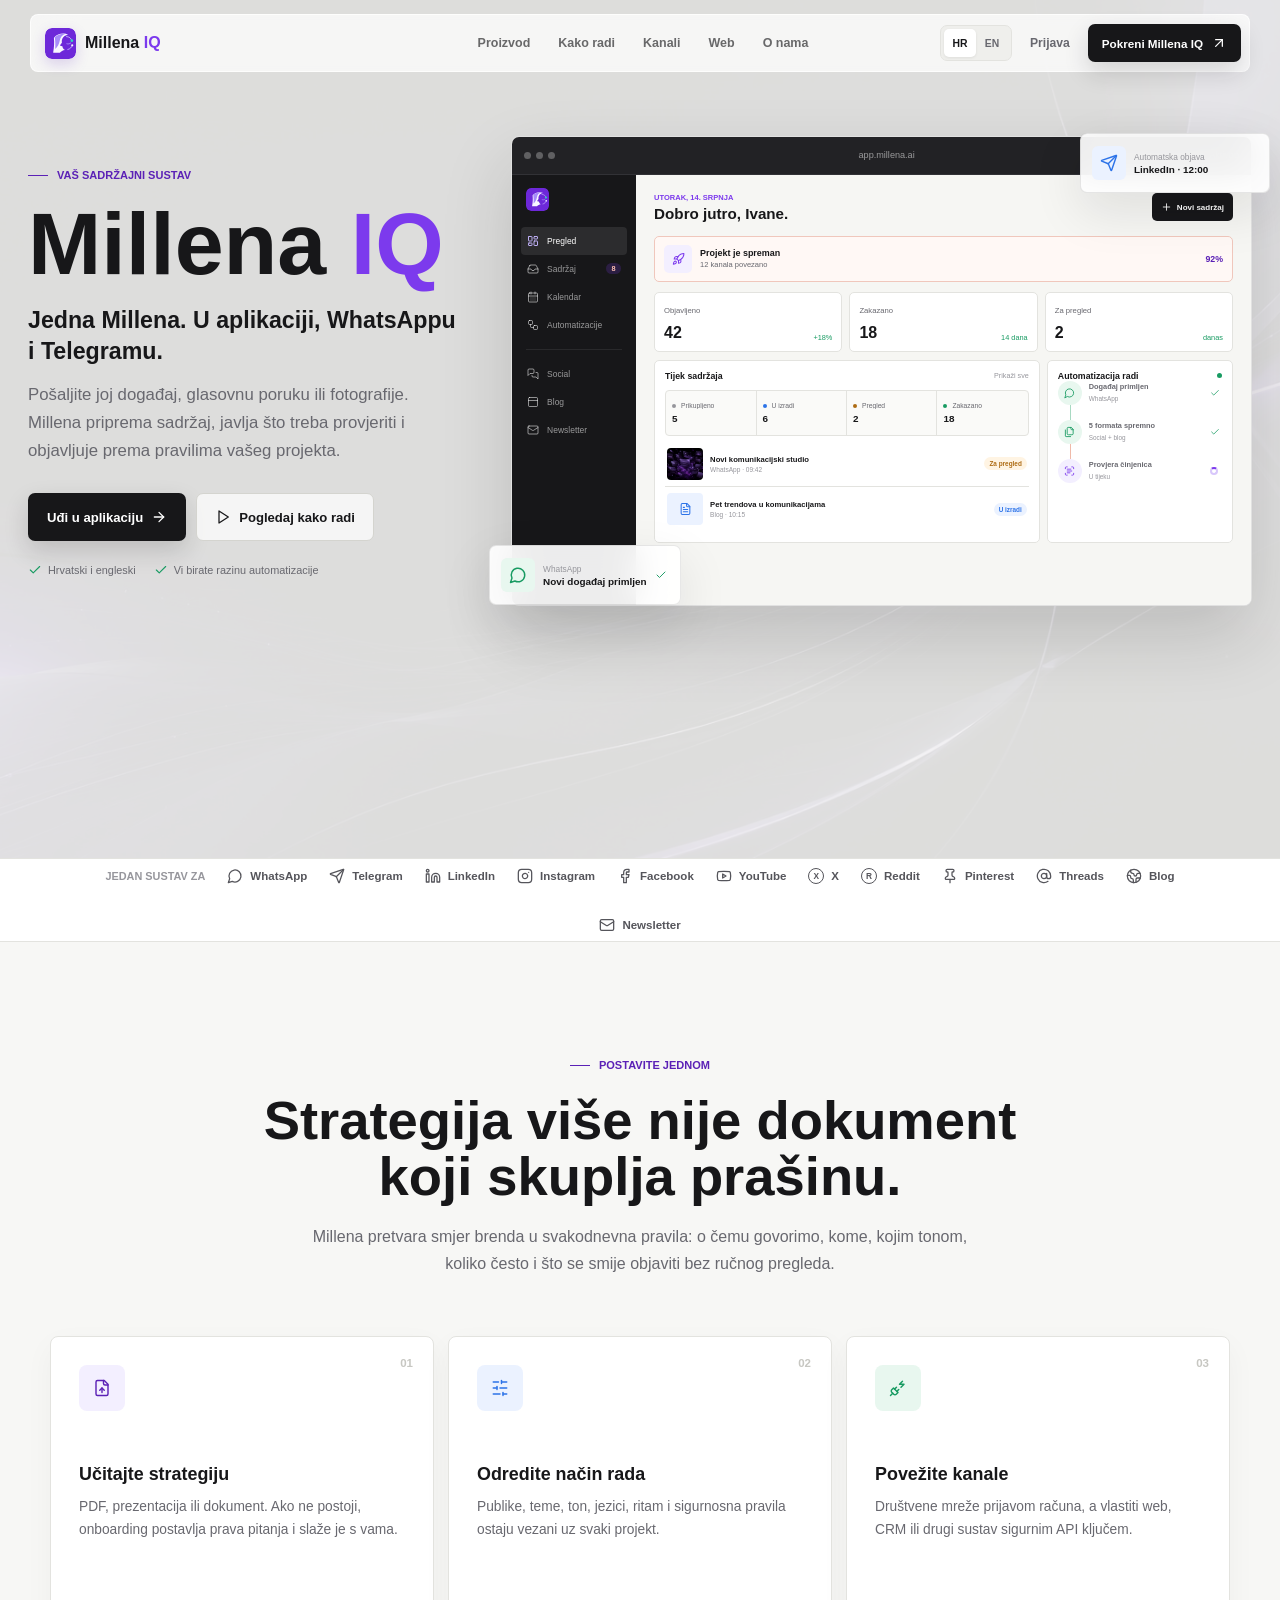
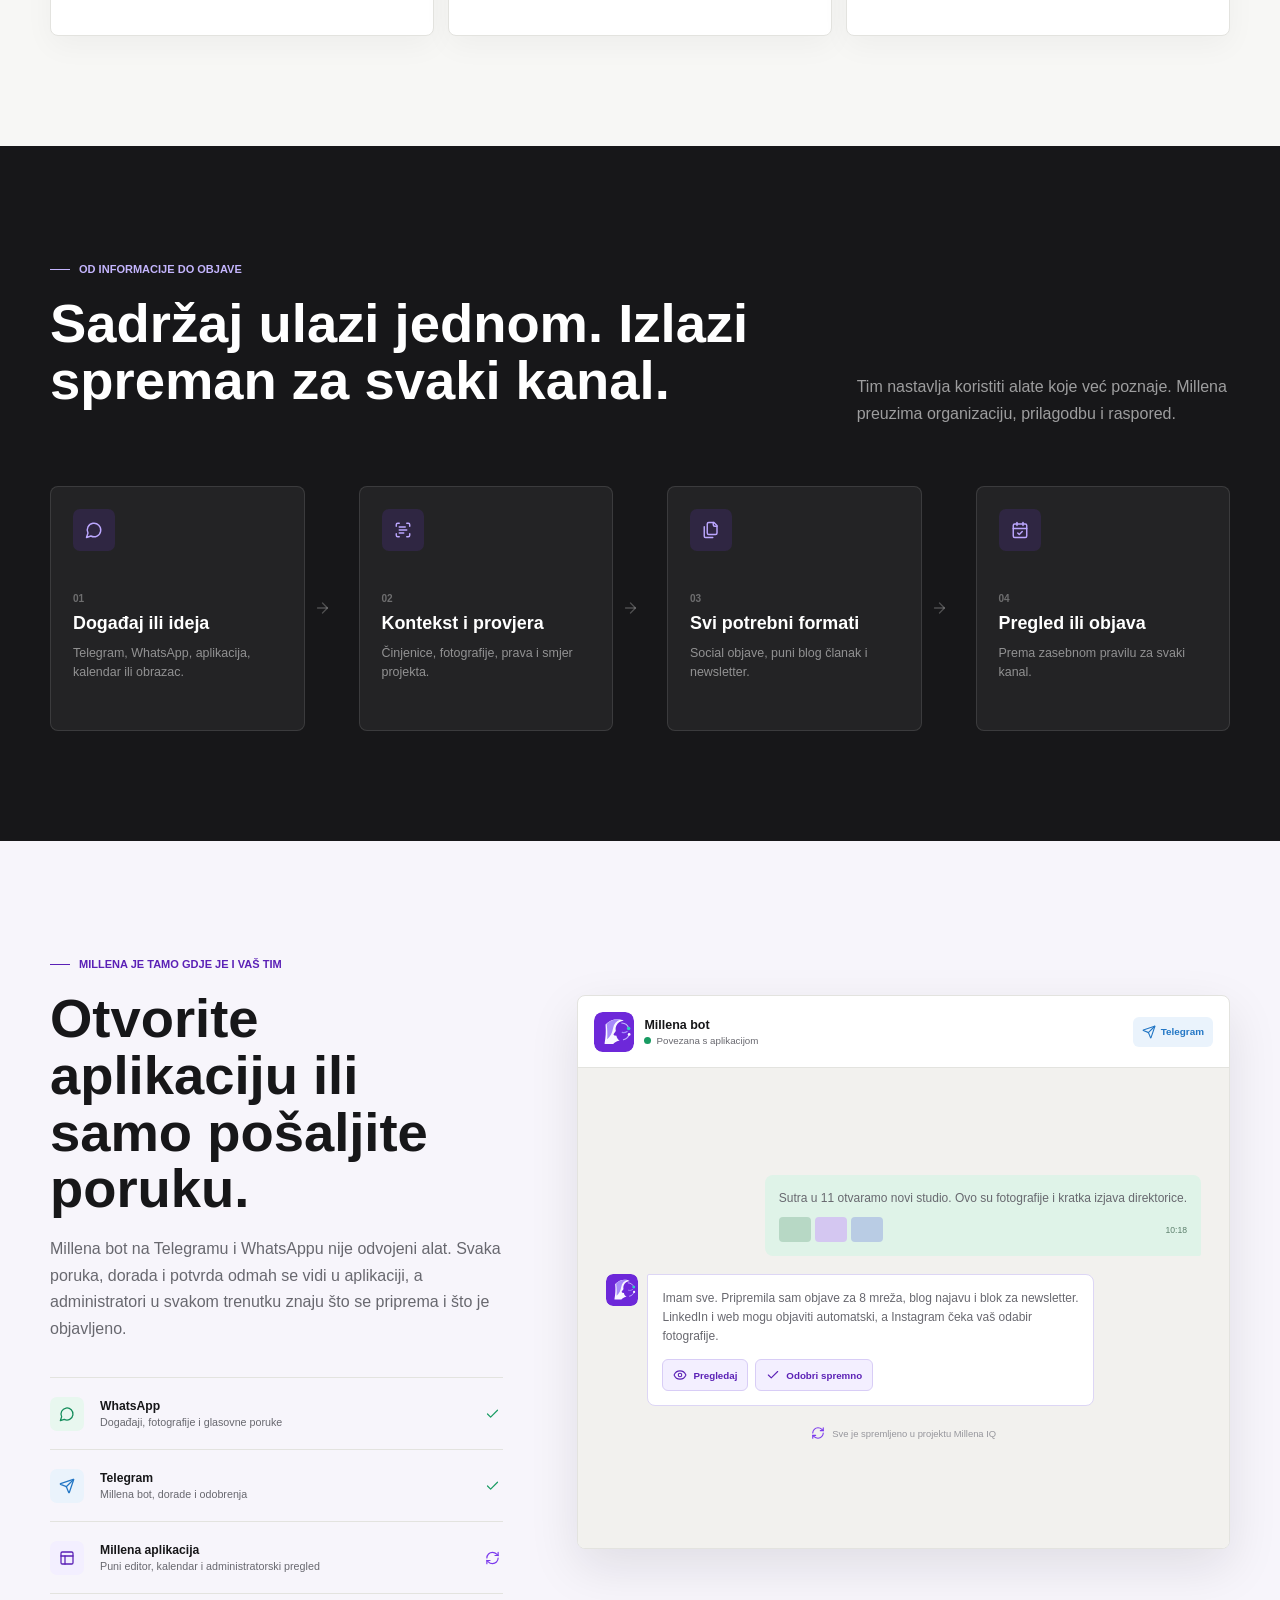
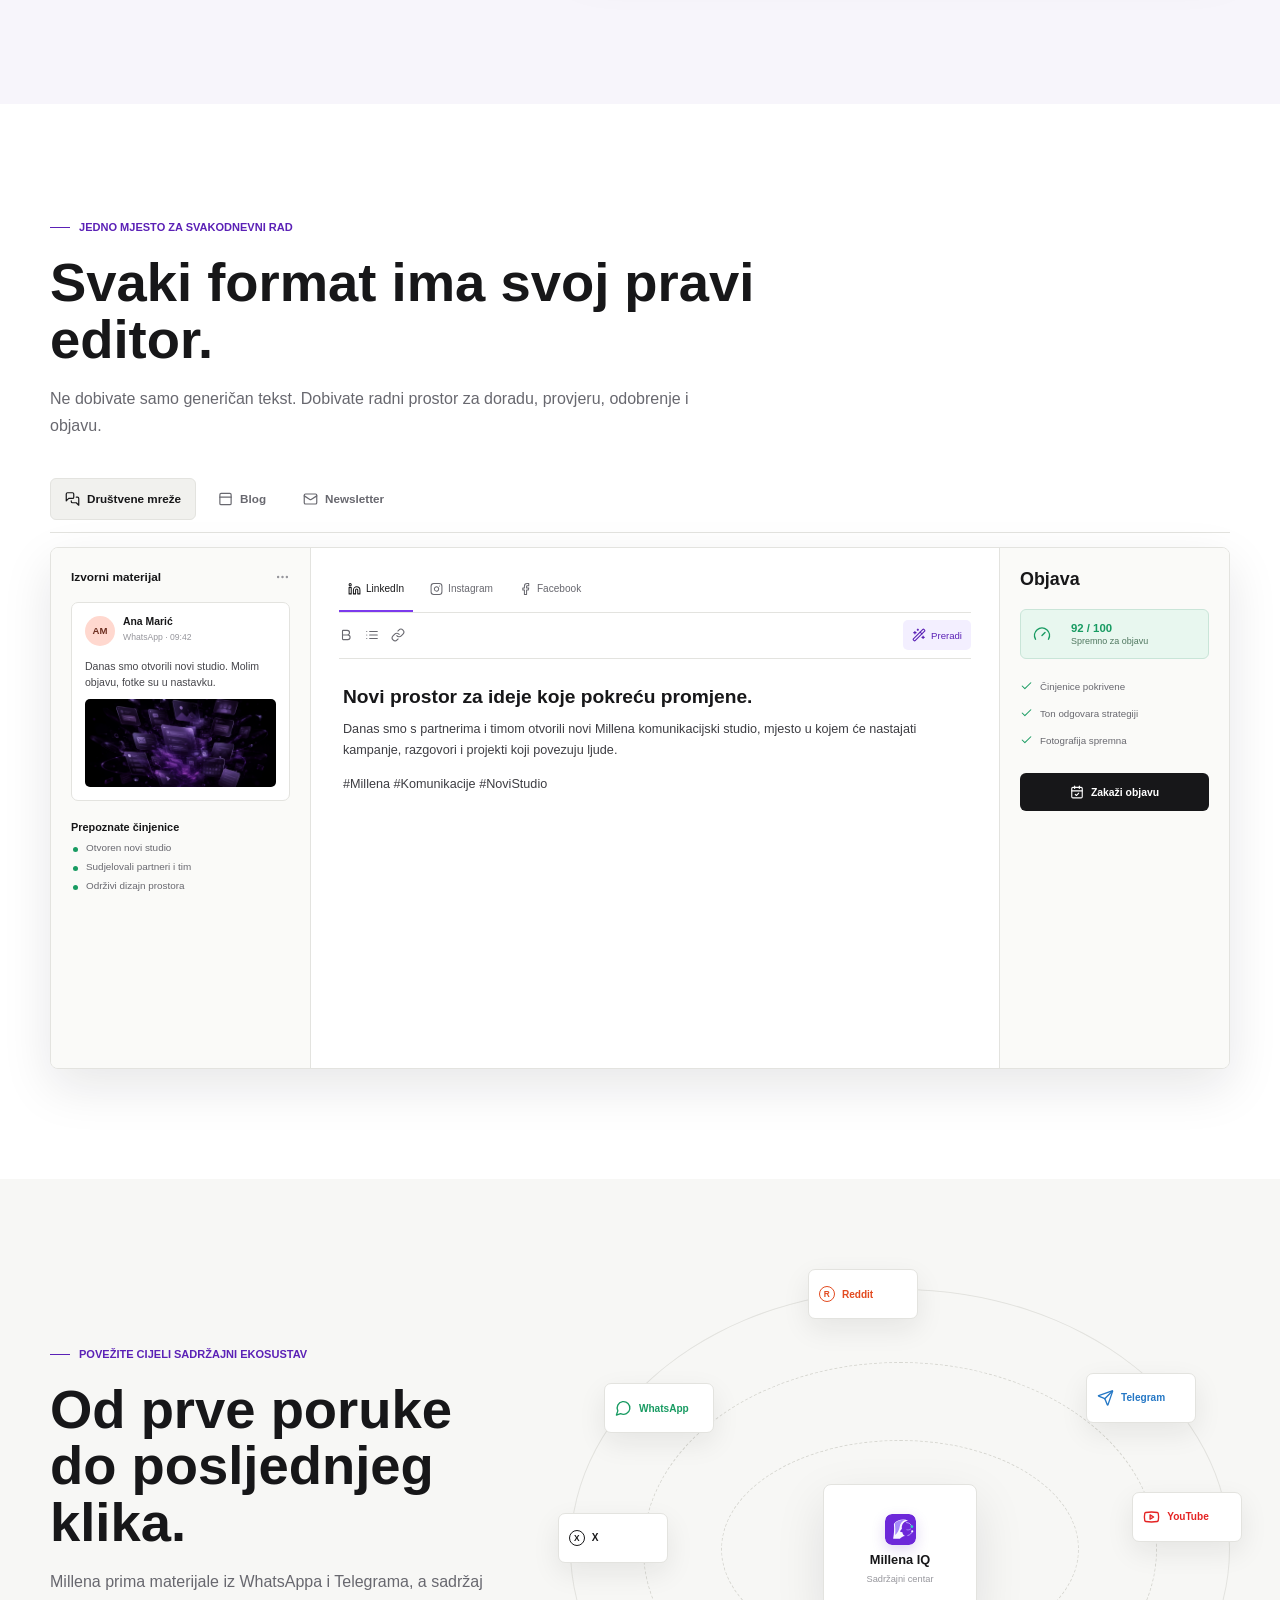
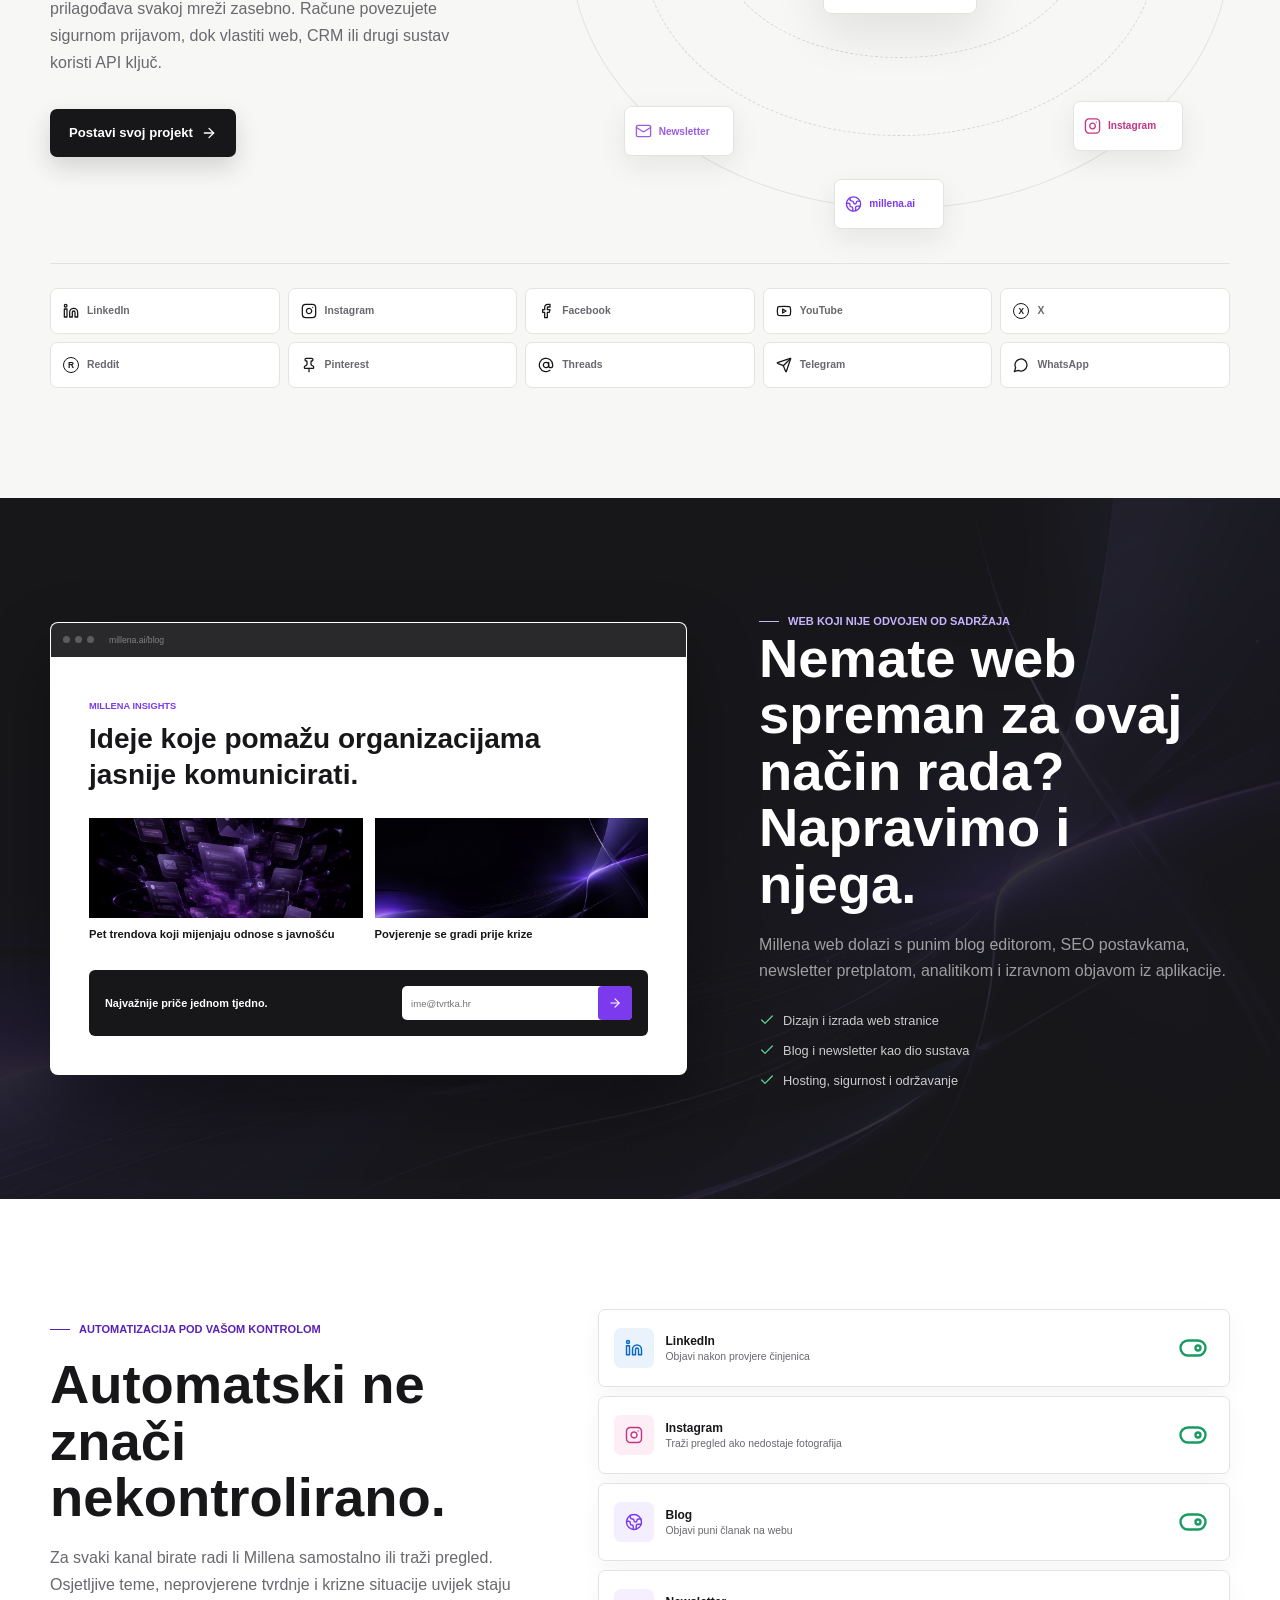
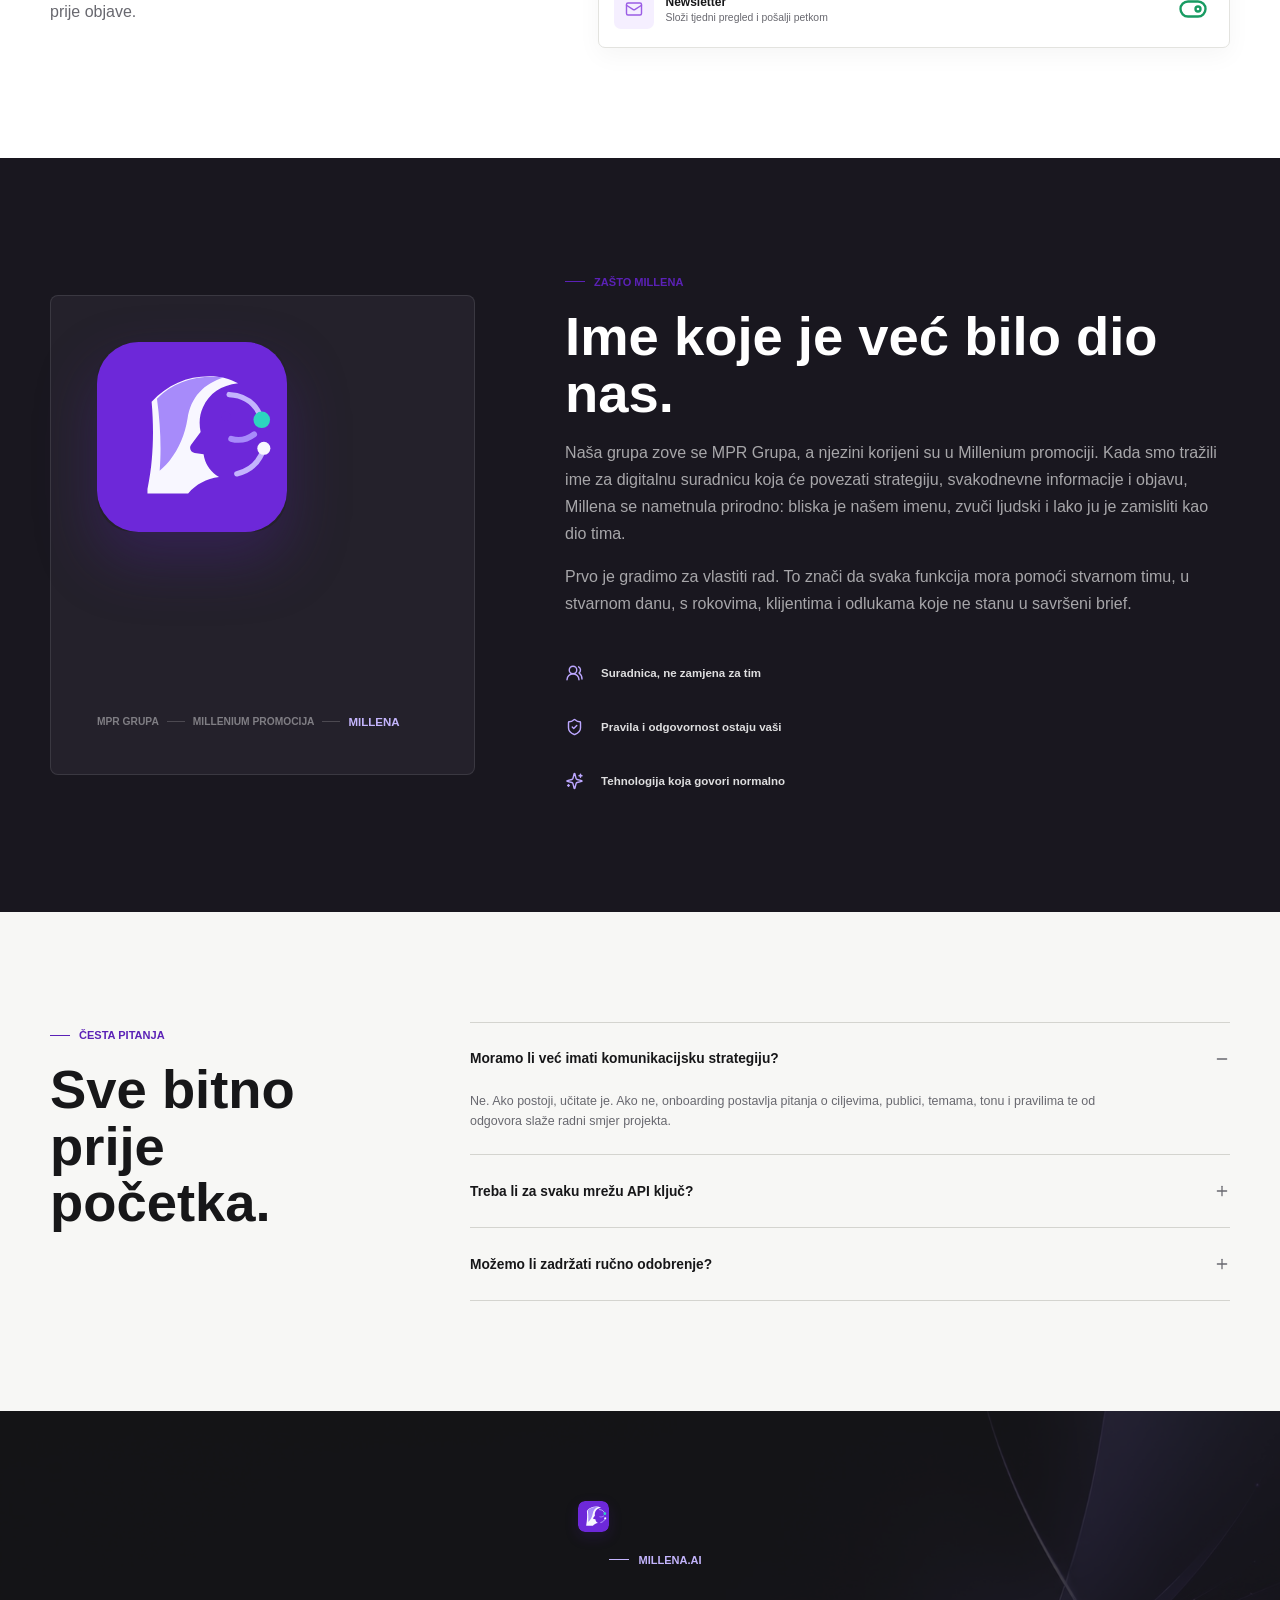
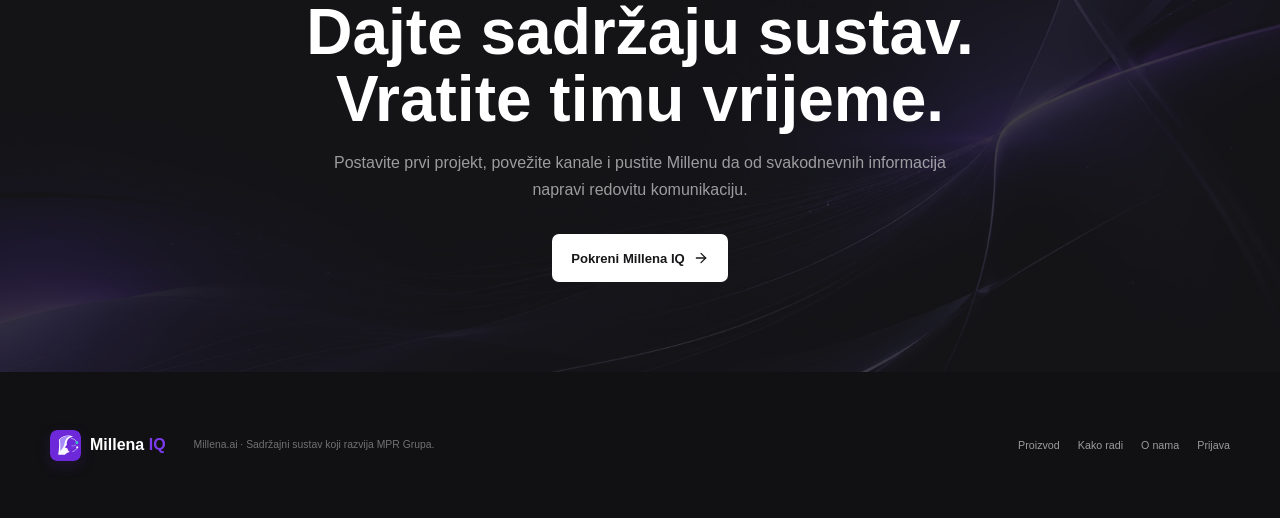
==== commit d367fad6: "Add Millena companion branding and bot workflow" ====
--- a/index.html
+++ b/index.html
@@ -14,7 +14,7 @@
     <header class="site-header">
       <nav class="nav-shell" aria-label="Glavna navigacija" data-aria-hr="Glavna navigacija" data-aria-en="Primary navigation">
         <a class="site-brand" href="#top" aria-label="Millena IQ početna">
-          <span class="brand-symbol">M</span>
+          <img class="brand-symbol" src="assets/millena-mark.svg" alt="" />
           <strong>Millena <b>IQ</b></strong>
         </a>
         <button class="menu-button" type="button" aria-label="Otvori izbornik" data-aria-hr="Otvori izbornik" data-aria-en="Open menu">
@@ -25,6 +25,7 @@
           <a href="#workflow" data-hr="Kako radi" data-en="How it works">Kako radi</a>
           <a href="#channels" data-hr="Kanali" data-en="Channels">Kanali</a>
           <a href="#web" data-hr="Web" data-en="Website">Web</a>
+          <a href="#about" data-hr="O nama" data-en="About us">O nama</a>
         </div>
         <div class="nav-actions">
           <div class="language-switcher" aria-label="Jezik" data-aria-hr="Jezik" data-aria-en="Language">
@@ -44,8 +45,8 @@
           <div class="hero-copy reveal">
             <p class="eyebrow"><span></span><span data-hr="Vaš sadržajni sustav" data-en="Your content operating system">Vaš sadržajni sustav</span></p>
             <h1>Millena <em>IQ</em></h1>
-            <p class="hero-kicker" data-hr="Od strategije do objave. Bez stalnog podsjećanja." data-en="From strategy to publishing. Without constant follow-up.">Od strategije do objave. Bez stalnog podsjećanja.</p>
-            <p class="hero-text" data-hr="Millena upozna vaš brend, prikuplja događaje i ideje, priprema sadržaj za svaki kanal te ga objavljuje prema pravilima koja sami postavite." data-en="Millena learns your brand, collects events and ideas, prepares content for every channel and publishes it according to rules you control.">Millena upozna vaš brend, prikuplja događaje i ideje, priprema sadržaj za svaki kanal te ga objavljuje prema pravilima koja sami postavite.</p>
+            <p class="hero-kicker" data-hr="Jedna Millena. U aplikaciji, WhatsAppu i Telegramu." data-en="One Millena. In the app, WhatsApp and Telegram.">Jedna Millena. U aplikaciji, WhatsAppu i Telegramu.</p>
+            <p class="hero-text" data-hr="Pošaljite joj događaj, glasovnu poruku ili fotografije. Millena priprema sadržaj, javlja što treba provjeriti i objavljuje prema pravilima vašeg projekta." data-en="Send her an event, voice note or photos. Millena prepares the content, flags what needs review and publishes according to your project rules.">Pošaljite joj događaj, glasovnu poruku ili fotografije. Millena priprema sadržaj, javlja što treba provjeriti i objavljuje prema pravilima vašeg projekta.</p>
             <div class="hero-actions">
               <a class="site-button dark" href="login.html"><span data-hr="Uđi u aplikaciju" data-en="Enter the app">Uđi u aplikaciju</span><i data-lucide="arrow-right"></i></a>
               <a class="site-button light" href="#workflow"><i data-lucide="play"></i><span data-hr="Pogledaj kako radi" data-en="See how it works">Pogledaj kako radi</span></a>
@@ -66,7 +67,7 @@
               </div>
               <div class="window-body">
                 <aside class="mini-sidebar">
-                  <span class="mini-logo">M</span>
+                  <img class="mini-logo" src="assets/millena-mark.svg" alt="" />
                   <div class="mini-nav active"><i data-lucide="layout-dashboard"></i><span data-hr="Pregled" data-en="Overview">Pregled</span></div>
                   <div class="mini-nav"><i data-lucide="inbox"></i><span data-hr="Sadržaj" data-en="Content">Sadržaj</span><b>8</b></div>
                   <div class="mini-nav"><i data-lucide="calendar-days"></i><span data-hr="Kalendar" data-en="Calendar">Kalendar</span></div>
@@ -78,7 +79,7 @@
                 </aside>
                 <div class="mini-workspace">
                   <div class="mini-top"><div><small data-hr="UTORAK, 14. SRPNJA" data-en="TUESDAY, JULY 14">UTORAK, 14. SRPNJA</small><strong data-hr="Dobro jutro, Ivane." data-en="Good morning, Ivan.">Dobro jutro, Ivane.</strong></div><button><i data-lucide="plus"></i><span data-hr="Novi sadržaj" data-en="New content">Novi sadržaj</span></button></div>
-                  <div class="mini-setup"><span><i data-lucide="rocket"></i></span><div><strong data-hr="Projekt je spreman" data-en="Project is ready">Projekt je spreman</strong><small data-hr="7 kanala povezano" data-en="7 channels connected">7 kanala povezano</small></div><b>92%</b></div>
+                  <div class="mini-setup"><span><i data-lucide="rocket"></i></span><div><strong data-hr="Projekt je spreman" data-en="Project is ready">Projekt je spreman</strong><small data-hr="12 kanala povezano" data-en="12 channels connected">12 kanala povezano</small></div><b>92%</b></div>
                   <div class="mini-stats"><article><small data-hr="Objavljeno" data-en="Published">Objavljeno</small><strong>42</strong><em>+18%</em></article><article><small data-hr="Zakazano" data-en="Scheduled">Zakazano</small><strong>18</strong><em data-hr="14 dana" data-en="14 days">14 dana</em></article><article><small data-hr="Za pregled" data-en="For review">Za pregled</small><strong>2</strong><em data-hr="danas" data-en="today">danas</em></article></div>
                   <div class="mini-grid">
                     <section class="mini-pipeline">
@@ -99,7 +100,7 @@
       </section>
 
       <section class="channel-ribbon" aria-label="Podržani kanali">
-        <div><span data-hr="Jedan sustav za" data-en="One system for">Jedan sustav za</span><strong><i data-lucide="message-circle"></i>WhatsApp</strong><strong><i data-lucide="linkedin"></i>LinkedIn</strong><strong><i data-lucide="instagram"></i>Instagram</strong><strong><i data-lucide="facebook"></i>Facebook</strong><strong><i data-lucide="globe-2"></i>Blog</strong><strong><i data-lucide="mail"></i>Newsletter</strong></div>
+        <div><span data-hr="Jedan sustav za" data-en="One system for">Jedan sustav za</span><strong><i data-lucide="message-circle"></i>WhatsApp</strong><strong><i data-lucide="send"></i>Telegram</strong><strong><i data-lucide="linkedin"></i>LinkedIn</strong><strong><i data-lucide="instagram"></i>Instagram</strong><strong><i data-lucide="facebook"></i>Facebook</strong><strong><i data-lucide="youtube"></i>YouTube</strong><strong><span class="network-letter">X</span>X</strong><strong><span class="network-letter">R</span>Reddit</strong><strong><i data-lucide="pin"></i>Pinterest</strong><strong><i data-lucide="at-sign"></i>Threads</strong><strong><i data-lucide="globe-2"></i>Blog</strong><strong><i data-lucide="mail"></i>Newsletter</strong></div>
       </section>
 
       <section class="site-section intro-section" id="product">
@@ -124,7 +125,7 @@
             <p data-hr="Tim nastavlja koristiti alate koje već poznaje. Millena preuzima organizaciju, prilagodbu i raspored." data-en="Your team keeps using familiar tools. Millena handles organization, adaptation and scheduling.">Tim nastavlja koristiti alate koje već poznaje. Millena preuzima organizaciju, prilagodbu i raspored.</p>
           </div>
           <div class="workflow-track reveal">
-            <article><span><i data-lucide="message-circle"></i></span><small>01</small><h3 data-hr="Događaj ili ideja" data-en="Event or idea">Događaj ili ideja</h3><p data-hr="WhatsApp, obrazac, kalendar ili ručni unos." data-en="WhatsApp, form, calendar or manual entry.">WhatsApp, obrazac, kalendar ili ručni unos.</p></article>
+            <article><span><i data-lucide="message-circle"></i></span><small>01</small><h3 data-hr="Događaj ili ideja" data-en="Event or idea">Događaj ili ideja</h3><p data-hr="Telegram, WhatsApp, aplikacija, kalendar ili obrazac." data-en="Telegram, WhatsApp, the app, calendar or form.">Telegram, WhatsApp, aplikacija, kalendar ili obrazac.</p></article>
             <i data-lucide="arrow-right"></i>
             <article><span><i data-lucide="scan-text"></i></span><small>02</small><h3 data-hr="Kontekst i provjera" data-en="Context and checks">Kontekst i provjera</h3><p data-hr="Činjenice, fotografije, prava i smjer projekta." data-en="Facts, photos, permissions and project direction.">Činjenice, fotografije, prava i smjer projekta.</p></article>
             <i data-lucide="arrow-right"></i>
@@ -135,6 +136,29 @@
         </div>
       </section>
 
+      <section class="site-section companion-section" id="companion">
+        <div class="section-shell companion-layout">
+          <div class="companion-copy reveal">
+            <p class="eyebrow"><span></span><span data-hr="Millena je tamo gdje je i vaš tim" data-en="Millena works where your team works">Millena je tamo gdje je i vaš tim</span></p>
+            <h2 data-hr="Otvorite aplikaciju ili samo pošaljite poruku." data-en="Open the app or simply send a message.">Otvorite aplikaciju ili samo pošaljite poruku.</h2>
+            <p data-hr="Millena bot na Telegramu i WhatsAppu nije odvojeni alat. Svaka poruka, dorada i potvrda odmah se vidi u aplikaciji, a administratori u svakom trenutku znaju što se priprema i što je objavljeno." data-en="The Millena bot on Telegram and WhatsApp is not a separate tool. Every message, edit and approval appears in the app immediately, while administrators always know what is being prepared and what has been published.">Millena bot na Telegramu i WhatsAppu nije odvojeni alat. Svaka poruka, dorada i potvrda odmah se vidi u aplikaciji, a administratori u svakom trenutku znaju što se priprema i što je objavljeno.</p>
+            <div class="companion-paths">
+              <article><span class="path-icon whatsapp"><i data-lucide="message-circle"></i></span><div><strong>WhatsApp</strong><small data-hr="Događaji, fotografije i glasovne poruke" data-en="Events, photos and voice notes">Događaji, fotografije i glasovne poruke</small></div><i data-lucide="check"></i></article>
+              <article><span class="path-icon telegram"><i data-lucide="send"></i></span><div><strong>Telegram</strong><small data-hr="Millena bot, dorade i odobrenja" data-en="Millena bot, edits and approvals">Millena bot, dorade i odobrenja</small></div><i data-lucide="check"></i></article>
+              <article><span class="path-icon app"><i data-lucide="panels-top-left"></i></span><div><strong data-hr="Millena aplikacija" data-en="Millena app">Millena aplikacija</strong><small data-hr="Puni editor, kalendar i administratorski pregled" data-en="Full editor, calendar and admin overview">Puni editor, kalendar i administratorski pregled</small></div><i data-lucide="refresh-cw"></i></article>
+            </div>
+          </div>
+          <div class="companion-demo reveal">
+            <header><div><img src="assets/millena-mark.svg" alt="" /><span><strong>Millena bot</strong><small><i></i><span data-hr="Povezana s aplikacijom" data-en="Synced with the app">Povezana s aplikacijom</span></small></span></div><span class="telegram-badge"><i data-lucide="send"></i>Telegram</span></header>
+            <div class="bot-thread">
+              <div class="bot-message user"><p data-hr="Sutra u 11 otvaramo novi studio. Ovo su fotografije i kratka izjava direktorice." data-en="Tomorrow at 11 we are opening the new studio. Here are the photos and a short statement from the director.">Sutra u 11 otvaramo novi studio. Ovo su fotografije i kratka izjava direktorice.</p><div><span></span><span></span><span></span><small>10:18</small></div></div>
+              <div class="bot-message millena"><img src="assets/millena-mark.svg" alt="" /><div><p data-hr="Imam sve. Pripremila sam objave za 8 mreža, blog najavu i blok za newsletter. LinkedIn i web mogu objaviti automatski, a Instagram čeka vaš odabir fotografije." data-en="I have everything. I prepared posts for 8 networks, a blog announcement and a newsletter block. LinkedIn and the website can publish automatically, while Instagram is waiting for your image selection.">Imam sve. Pripremila sam objave za 8 mreža, blog najavu i blok za newsletter. LinkedIn i web mogu objaviti automatski, a Instagram čeka vaš odabir fotografije.</p><div class="bot-actions"><button type="button"><i data-lucide="eye"></i><span data-hr="Pregledaj" data-en="Review">Pregledaj</span></button><button type="button"><i data-lucide="check"></i><span data-hr="Odobri spremno" data-en="Approve ready items">Odobri spremno</span></button></div></div></div>
+              <div class="sync-line"><i data-lucide="refresh-cw"></i><span data-hr="Sve je spremljeno u projektu Millena IQ" data-en="Everything is saved in the Millena IQ project">Sve je spremljeno u projektu Millena IQ</span></div>
+            </div>
+          </div>
+        </div>
+      </section>
+
       <section class="site-section studio-section">
         <div class="section-shell">
           <div class="section-heading reveal">
@@ -157,7 +181,7 @@
               <aside class="component-palette"><strong data-hr="Komponente" data-en="Components">Komponente</strong><div><span><i data-lucide="heading-1"></i><small data-hr="Naslov" data-en="Heading">Naslov</small></span><span><i data-lucide="align-left"></i><small data-hr="Tekst" data-en="Text">Tekst</small></span><span><i data-lucide="image"></i><small data-hr="Slika" data-en="Image">Slika</small></span><span><i data-lucide="quote"></i><small data-hr="Citat" data-en="Quote">Citat</small></span></div></aside><article class="article-preview"><small>INSIGHTS</small><h2 data-hr="Pet trendova koji mijenjaju odnose s javnošću" data-en="Five trends changing public relations">Pet trendova koji mijenjaju odnose s javnošću</h2><p class="lead" data-hr="Povjerenje se više ne gradi samo porukom. Gradi se brzinom, dokazima i sposobnošću organizacije da sluša." data-en="Trust is no longer built by messaging alone. It is built through speed, evidence and an organization's ability to listen.">Povjerenje se više ne gradi samo porukom. Gradi se brzinom, dokazima i sposobnošću organizacije da sluša.</p><img src="assets/abstract-wave.jpg" alt="Apstraktni prikaz komunikacijskih tokova" /><p data-hr="Komunikacijski timovi danas rade u okruženju u kojem se očekivanja publike mijenjaju brže od godišnjih planova." data-en="Communication teams now work in an environment where audience expectations change faster than annual plans.">Komunikacijski timovi danas rade u okruženju u kojem se očekivanja publike mijenjaju brže od godišnjih planova.</p></article><aside class="seo-panel"><strong>SEO</strong><em>87 / 100</em><span><i></i></span><p><i data-lucide="check"></i><span data-hr="Naslov je spreman" data-en="Title is ready">Naslov je spreman</span></p><p><i data-lucide="check"></i><span data-hr="Opis je spreman" data-en="Description is ready">Opis je spreman</span></p><label><span data-hr="Objavi na millena.ai" data-en="Publish to millena.ai">Objavi na millena.ai</span><b></b></label><label><span data-hr="Dodaj u newsletter" data-en="Add to newsletter">Dodaj u newsletter</span><b></b></label></aside>
             </div>
             <div class="demo-panel" data-demo-panel="newsletter">
-              <article class="email-preview"><header><span class="brand-symbol">M</span><strong>Millena IQ</strong></header><small data-hr="TJEDNI PREGLED" data-en="WEEKLY REVIEW">TJEDNI PREGLED</small><h2 data-hr="Ideje koje vrijedi ponijeti u novi tjedan." data-en="Ideas worth carrying into the new week.">Ideje koje vrijedi ponijeti u novi tjedan.</h2><p data-hr="Tri priče, jedan praktičan vodič i ljudi čiji rad vrijedi pratiti." data-en="Three stories, one practical guide and people whose work is worth following.">Tri priče, jedan praktičan vodič i ljudi čiji rad vrijedi pratiti.</p><div><img src="assets/editorial-cloud.jpg" alt="Komunikacijski studio" /><span><small data-hr="PRIČA TJEDNA" data-en="STORY OF THE WEEK">PRIČA TJEDNA</small><strong data-hr="Novi prostor za ideje koje pokreću promjene" data-en="A new space for ideas that drive change">Novi prostor za ideje koje pokreću promjene</strong></span></div></article><aside class="send-panel"><h3 data-hr="Slanje" data-en="Delivery">Slanje</h3><label><span data-hr="Primatelji" data-en="Recipients">Primatelji</span><strong data-hr="Aktivni pretplatnici" data-en="Active subscribers">Aktivni pretplatnici</strong><small>1.284</small></label><label><span data-hr="Termin" data-en="Timing">Termin</span><strong data-hr="Petak u 10:00" data-en="Friday at 10:00">Petak u 10:00</strong></label><div><i data-lucide="clock-3"></i><span><strong data-hr="Najbolji termin" data-en="Best time">Najbolji termin</strong><small data-hr="Prema dosadašnjim otvaranjima" data-en="Based on previous opens">Prema dosadašnjim otvaranjima</small></span></div><button><i data-lucide="send"></i><span data-hr="Zakaži slanje" data-en="Schedule send">Zakaži slanje</span></button></aside>
+              <article class="email-preview"><header><img class="brand-symbol" src="assets/millena-mark.svg" alt="" /><strong>Millena IQ</strong></header><small data-hr="TJEDNI PREGLED" data-en="WEEKLY REVIEW">TJEDNI PREGLED</small><h2 data-hr="Ideje koje vrijedi ponijeti u novi tjedan." data-en="Ideas worth carrying into the new week.">Ideje koje vrijedi ponijeti u novi tjedan.</h2><p data-hr="Tri priče, jedan praktičan vodič i ljudi čiji rad vrijedi pratiti." data-en="Three stories, one practical guide and people whose work is worth following.">Tri priče, jedan praktičan vodič i ljudi čiji rad vrijedi pratiti.</p><div><img src="assets/editorial-cloud.jpg" alt="Komunikacijski studio" /><span><small data-hr="PRIČA TJEDNA" data-en="STORY OF THE WEEK">PRIČA TJEDNA</small><strong data-hr="Novi prostor za ideje koje pokreću promjene" data-en="A new space for ideas that drive change">Novi prostor za ideje koje pokreću promjene</strong></span></div></article><aside class="send-panel"><h3 data-hr="Slanje" data-en="Delivery">Slanje</h3><label><span data-hr="Primatelji" data-en="Recipients">Primatelji</span><strong data-hr="Aktivni pretplatnici" data-en="Active subscribers">Aktivni pretplatnici</strong><small>1.284</small></label><label><span data-hr="Termin" data-en="Timing">Termin</span><strong data-hr="Petak u 10:00" data-en="Friday at 10:00">Petak u 10:00</strong></label><div><i data-lucide="clock-3"></i><span><strong data-hr="Najbolji termin" data-en="Best time">Najbolji termin</strong><small data-hr="Prema dosadašnjim otvaranjima" data-en="Based on previous opens">Prema dosadašnjim otvaranjima</small></span></div><button><i data-lucide="send"></i><span data-hr="Zakaži slanje" data-en="Schedule send">Zakaži slanje</span></button></aside>
             </div>
           </div>
         </div>
@@ -168,18 +192,23 @@
           <div class="section-heading reveal">
             <p class="eyebrow"><span></span><span data-hr="Povežite cijeli sadržajni ekosustav" data-en="Connect your content ecosystem">Povežite cijeli sadržajni ekosustav</span></p>
             <h2 data-hr="Od prve poruke do posljednjeg klika." data-en="From the first message to the final click.">Od prve poruke do posljednjeg klika.</h2>
-            <p data-hr="Millena vidi što je stiglo, gdje treba objaviti i što je ostvarilo rezultat. Standardne kanale povezujete prijavom, posebne sustave API ključem." data-en="Millena sees what arrived, where it should publish and what delivered results. Connect standard channels through sign-in and custom systems with an API key.">Millena vidi što je stiglo, gdje treba objaviti i što je ostvarilo rezultat. Standardne kanale povezujete prijavom, posebne sustave API ključem.</p>
+            <p data-hr="Millena prima materijale iz WhatsAppa i Telegrama, a sadržaj prilagođava svakoj mreži zasebno. Račune povezujete sigurnom prijavom, dok vlastiti web, CRM ili drugi sustav koristi API ključ." data-en="Millena receives materials from WhatsApp and Telegram, then adapts content for every network. Connect accounts through secure sign-in, while your website, CRM or custom system uses an API key.">Millena prima materijale iz WhatsAppa i Telegrama, a sadržaj prilagođava svakoj mreži zasebno. Račune povezujete sigurnom prijavom, dok vlastiti web, CRM ili drugi sustav koristi API ključ.</p>
             <a class="site-button dark" href="login.html"><span data-hr="Postavi svoj projekt" data-en="Set up your project">Postavi svoj projekt</span><i data-lucide="arrow-right"></i></a>
           </div>
           <div class="integration-orbit reveal">
-            <div class="orbit-center"><span class="brand-symbol">M</span><strong>Millena IQ</strong><small data-hr="Sadržajni centar" data-en="Content hub">Sadržajni centar</small></div>
+            <div class="orbit-center"><img class="brand-symbol" src="assets/millena-mark.svg" alt="" /><strong>Millena IQ</strong><small data-hr="Sadržajni centar" data-en="Content hub">Sadržajni centar</small></div>
             <span class="orbit-node whatsapp"><i data-lucide="message-circle"></i><b>WhatsApp</b></span>
-            <span class="orbit-node linkedin"><i data-lucide="linkedin"></i><b>LinkedIn</b></span>
+            <span class="orbit-node telegram"><i data-lucide="send"></i><b>Telegram</b></span>
+            <span class="orbit-node youtube"><i data-lucide="youtube"></i><b>YouTube</b></span>
             <span class="orbit-node instagram"><i data-lucide="instagram"></i><b>Instagram</b></span>
             <span class="orbit-node web"><i data-lucide="globe-2"></i><b>millena.ai</b></span>
             <span class="orbit-node newsletter"><i data-lucide="mail"></i><b>Newsletter</b></span>
-            <span class="orbit-node api"><i data-lucide="webhook"></i><b>API</b></span>
-          </div>
+            <span class="orbit-node x-network"><span class="network-letter">X</span><b>X</b></span>
+            <span class="orbit-node reddit"><span class="network-letter">R</span><b>Reddit</b></span>
+          </div>
+        </div>
+        <div class="section-shell network-matrix reveal" aria-label="Društvene mreže">
+          <span><i data-lucide="linkedin"></i>LinkedIn</span><span><i data-lucide="instagram"></i>Instagram</span><span><i data-lucide="facebook"></i>Facebook</span><span><i data-lucide="youtube"></i>YouTube</span><span><b>X</b>X</span><span><b>R</b>Reddit</span><span><i data-lucide="pin"></i>Pinterest</span><span><i data-lucide="at-sign"></i>Threads</span><span><i data-lucide="send"></i>Telegram</span><span><i data-lucide="message-circle"></i>WhatsApp</span>
         </div>
       </section>
 
@@ -202,6 +231,22 @@
         <div class="section-shell trust-layout">
           <div class="section-heading reveal"><p class="eyebrow"><span></span><span data-hr="Automatizacija pod vašom kontrolom" data-en="Automation under your control">Automatizacija pod vašom kontrolom</span></p><h2 data-hr="Automatski ne znači nekontrolirano." data-en="Automatic does not mean uncontrolled.">Automatski ne znači nekontrolirano.</h2><p data-hr="Za svaki kanal birate radi li Millena samostalno ili traži pregled. Osjetljive teme, neprovjerene tvrdnje i krizne situacije uvijek staju prije objave." data-en="For every channel, you choose whether Millena works independently or requests review. Sensitive topics, unverified claims and crisis situations always stop before publishing.">Za svaki kanal birate radi li Millena samostalno ili traži pregled. Osjetljive teme, neprovjerene tvrdnje i krizne situacije uvijek staju prije objave.</p></div>
           <div class="rule-list reveal"><article><span class="rule-icon"><i data-lucide="linkedin"></i></span><div><strong>LinkedIn</strong><small data-hr="Objavi nakon provjere činjenica" data-en="Publish after fact check">Objavi nakon provjere činjenica</small></div><i data-lucide="toggle-right"></i></article><article><span class="rule-icon instagram"><i data-lucide="instagram"></i></span><div><strong>Instagram</strong><small data-hr="Traži pregled ako nedostaje fotografija" data-en="Request review if an image is missing">Traži pregled ako nedostaje fotografija</small></div><i data-lucide="toggle-right"></i></article><article><span class="rule-icon web"><i data-lucide="globe-2"></i></span><div><strong>Blog</strong><small data-hr="Objavi puni članak na webu" data-en="Publish full article to website">Objavi puni članak na webu</small></div><i data-lucide="toggle-right"></i></article><article><span class="rule-icon mail"><i data-lucide="mail"></i></span><div><strong>Newsletter</strong><small data-hr="Složi tjedni pregled i pošalji petkom" data-en="Compile weekly review and send Friday">Složi tjedni pregled i pošalji petkom</small></div><i data-lucide="toggle-right"></i></article></div>
+        </div>
+      </section>
+
+      <section class="site-section about-section" id="about">
+        <div class="section-shell about-layout">
+          <div class="about-mark reveal">
+            <img src="assets/millena-mark.svg" alt="Millena logo" />
+            <div><span data-hr="MPR Grupa" data-en="MPR Group">MPR Grupa</span><i></i><span data-hr="Millenium promocija" data-en="Millenium promocija">Millenium promocija</span><i></i><strong>Millena</strong></div>
+          </div>
+          <div class="about-copy reveal">
+            <p class="eyebrow"><span></span><span data-hr="Zašto Millena" data-en="Why Millena">Zašto Millena</span></p>
+            <h2 data-hr="Ime koje je već bilo dio nas." data-en="A name that was already part of us.">Ime koje je već bilo dio nas.</h2>
+            <p data-hr="Naša grupa zove se MPR Grupa, a njezini korijeni su u Millenium promociji. Kada smo tražili ime za digitalnu suradnicu koja će povezati strategiju, svakodnevne informacije i objavu, Millena se nametnula prirodno: bliska je našem imenu, zvuči ljudski i lako ju je zamisliti kao dio tima." data-en="Our group is called MPR Group, with roots in Millenium promocija. When we looked for a name for a digital colleague who would connect strategy, daily information and publishing, Millena came naturally: it is close to our name, sounds human and is easy to imagine as part of the team.">Naša grupa zove se MPR Grupa, a njezini korijeni su u Millenium promociji. Kada smo tražili ime za digitalnu suradnicu koja će povezati strategiju, svakodnevne informacije i objavu, Millena se nametnula prirodno: bliska je našem imenu, zvuči ljudski i lako ju je zamisliti kao dio tima.</p>
+            <p data-hr="Prvo je gradimo za vlastiti rad. To znači da svaka funkcija mora pomoći stvarnom timu, u stvarnom danu, s rokovima, klijentima i odlukama koje ne stanu u savršeni brief." data-en="We are building her for our own work first. That means every feature must help a real team on a real day, with deadlines, clients and decisions that rarely fit a perfect brief.">Prvo je gradimo za vlastiti rad. To znači da svaka funkcija mora pomoći stvarnom timu, u stvarnom danu, s rokovima, klijentima i odlukama koje ne stanu u savršeni brief.</p>
+            <div class="about-values"><span><i data-lucide="users-round"></i><b data-hr="Suradnica, ne zamjena za tim" data-en="A colleague, not a replacement">Suradnica, ne zamjena za tim</b></span><span><i data-lucide="shield-check"></i><b data-hr="Pravila i odgovornost ostaju vaši" data-en="Rules and responsibility stay yours">Pravila i odgovornost ostaju vaši</b></span><span><i data-lucide="sparkles"></i><b data-hr="Tehnologija koja govori normalno" data-en="Technology that speaks plainly">Tehnologija koja govori normalno</b></span></div>
+          </div>
         </div>
       </section>
 
@@ -218,11 +263,11 @@
 
       <section class="closing-section">
         <img src="assets/abstract-wave.jpg" alt="" aria-hidden="true" />
-        <div class="closing-inner reveal"><span class="brand-symbol">M</span><p class="eyebrow light"><span></span><span>Millena.ai</span></p><h2 data-hr="Dajte sadržaju sustav. Vratite timu vrijeme." data-en="Give content a system. Give your team time back.">Dajte sadržaju sustav. Vratite timu vrijeme.</h2><p data-hr="Postavite prvi projekt, povežite kanale i pustite Millenu da od svakodnevnih informacija napravi redovitu komunikaciju." data-en="Set up your first project, connect your channels and let Millena turn everyday information into consistent communication.">Postavite prvi projekt, povežite kanale i pustite Millenu da od svakodnevnih informacija napravi redovitu komunikaciju.</p><a class="site-button white" href="login.html"><span data-hr="Pokreni Millena IQ" data-en="Start Millena IQ">Pokreni Millena IQ</span><i data-lucide="arrow-right"></i></a></div>
+        <div class="closing-inner reveal"><img class="brand-symbol" src="assets/millena-mark.svg" alt="" /><p class="eyebrow light"><span></span><span>Millena.ai</span></p><h2 data-hr="Dajte sadržaju sustav. Vratite timu vrijeme." data-en="Give content a system. Give your team time back.">Dajte sadržaju sustav. Vratite timu vrijeme.</h2><p data-hr="Postavite prvi projekt, povežite kanale i pustite Millenu da od svakodnevnih informacija napravi redovitu komunikaciju." data-en="Set up your first project, connect your channels and let Millena turn everyday information into consistent communication.">Postavite prvi projekt, povežite kanale i pustite Millenu da od svakodnevnih informacija napravi redovitu komunikaciju.</p><a class="site-button white" href="login.html"><span data-hr="Pokreni Millena IQ" data-en="Start Millena IQ">Pokreni Millena IQ</span><i data-lucide="arrow-right"></i></a></div>
       </section>
     </main>
 
-    <footer class="site-footer"><div><a class="site-brand" href="#top"><span class="brand-symbol">M</span><strong>Millena <b>IQ</b></strong></a><p>Millena.ai · <span data-hr="Sadržajni sustav za timove koji žele raditi pametnije." data-en="The content operating system for teams that want to work smarter.">Sadržajni sustav za timove koji žele raditi pametnije.</span></p><nav><a href="#product" data-hr="Proizvod" data-en="Product">Proizvod</a><a href="#workflow" data-hr="Kako radi" data-en="How it works">Kako radi</a><a href="login.html" data-hr="Prijava" data-en="Sign in">Prijava</a></nav></div></footer>
+    <footer class="site-footer"><div><a class="site-brand" href="#top"><img class="brand-symbol" src="assets/millena-mark.svg" alt="" /><strong>Millena <b>IQ</b></strong></a><p>Millena.ai · <span data-hr="Sadržajni sustav koji razvija MPR Grupa." data-en="A content operating system by MPR Group.">Sadržajni sustav koji razvija MPR Grupa.</span></p><nav><a href="#product" data-hr="Proizvod" data-en="Product">Proizvod</a><a href="#workflow" data-hr="Kako radi" data-en="How it works">Kako radi</a><a href="#about" data-hr="O nama" data-en="About us">O nama</a><a href="login.html" data-hr="Prijava" data-en="Sign in">Prijava</a></nav></div></footer>
 
     <script src="assets/lucide.min.js"></script>
     <script src="site.js"></script>
--- a/site.css
+++ b/site.css
@@ -8,17 +8,17 @@
   --surface-2: #f1f1ee;
   --line: #e3e3df;
   --line-strong: #d4d4cf;
-  --coral: #f15b3a;
-  --coral-dark: #d74a2c;
-  --coral-soft: #fff0eb;
+  --coral: #7c3aed;
+  --coral-dark: #5b21b6;
+  --coral-soft: #f3efff;
   --blue: #2c73e8;
   --blue-soft: #ebf2ff;
   --green: #189b62;
   --green-soft: #e8f7ef;
   --amber: #ad6b13;
   --amber-soft: #fff4e3;
-  --purple: #7356b8;
-  --purple-soft: #f1ecff;
+  --purple: #9b5de5;
+  --purple-soft: #f5efff;
   --dark: #171719;
   --dark-2: #222225;
   --radius: 8px;
@@ -175,11 +175,9 @@
   justify-content: center;
   flex: 0 0 31px;
   border-radius: 7px;
-  color: #fff;
-  background: var(--coral);
-  box-shadow: inset 0 0 0 1px rgba(255, 255, 255, 0.22);
-  font-size: 0.92rem;
-  font-weight: 820;
+  object-fit: cover;
+  background: transparent;
+  box-shadow: 0 5px 14px rgba(91, 33, 182, 0.18);
 }
 
 .site-brand strong {
@@ -361,7 +359,7 @@
 }
 
 .eyebrow.light {
-  color: #ff987f;
+  color: #c4b5fd;
 }
 
 .hero-copy h1 {
@@ -497,14 +495,8 @@
   width: 23px;
   height: 23px;
   margin: 0 5px 16px;
-  display: inline-flex;
-  align-items: center;
-  justify-content: center;
   border-radius: 5px;
-  color: #fff;
-  background: var(--coral);
-  font-size: 0.66rem;
-  font-weight: 820;
+  object-fit: cover;
 }
 
 .mini-nav {
@@ -529,7 +521,7 @@
 }
 
 .mini-nav.active svg {
-  color: #ff947b;
+  color: #c4b5fd;
 }
 
 .mini-nav b {
@@ -537,7 +529,7 @@
   padding: 1px 4px;
   border-radius: 999px;
   color: #ffc1b2;
-  background: rgba(241, 91, 58, 0.2);
+  background: rgba(124, 58, 237, 0.2);
   font-size: 0.46rem;
   text-align: center;
 }
@@ -796,7 +788,7 @@
 .mini-automation > div > svg { width: 10px; color: var(--green); }
 .mini-automation > u { width: 1px; height: 15px; margin-left: 12px; display: block; background: #a8d9c2; text-decoration: none; }
 .mini-automation > u.active { background: #efbaa9; }
-.pulse { width: 8px; height: 8px; border: 2px solid #f0c1b5; border-top-color: var(--coral); border-radius: 50%; animation: spin 900ms linear infinite; }
+.pulse { width: 8px; height: 8px; border: 2px solid #d8c7fb; border-top-color: var(--coral); border-radius: 50%; animation: spin 900ms linear infinite; }
 
 @keyframes spin { to { transform: rotate(360deg); } }
 
@@ -849,8 +841,9 @@
   padding: 0 24px;
   display: flex;
   align-items: center;
-  justify-content: space-between;
-  gap: 22px;
+  flex-wrap: wrap;
+  justify-content: center;
+  gap: 16px 22px;
 }
 
 .channel-ribbon > div > span {
@@ -866,6 +859,18 @@
   gap: 7px;
   color: #55555b;
   font-size: 0.72rem;
+}
+
+.network-letter {
+  width: 16px;
+  height: 16px;
+  display: inline-flex;
+  align-items: center;
+  justify-content: center;
+  border: 1px solid currentColor;
+  border-radius: 50%;
+  font-size: 0.52rem;
+  font-weight: 850;
 }
 
 .channel-ribbon svg {
@@ -993,8 +998,8 @@
   align-items: center;
   justify-content: center;
   border-radius: 7px;
-  color: #ff9d86;
-  background: rgba(241, 91, 58, 0.14);
+  color: #bca7ff;
+  background: rgba(124, 58, 237, 0.14);
 }
 
 .workflow-track article small {
@@ -1008,6 +1013,150 @@
 .workflow-track article h3 { color: #fff; }
 .workflow-track article p { margin-bottom: 0; color: rgba(255, 255, 255, 0.5); font-size: 0.78rem; line-height: 1.55; }
 .workflow-track > svg { width: 17px; color: rgba(255, 255, 255, 0.24); }
+
+.companion-section {
+  background: #f7f5fb;
+}
+
+.companion-layout {
+  display: grid;
+  grid-template-columns: minmax(340px, 0.82fr) minmax(520px, 1.18fr);
+  align-items: center;
+  gap: 74px;
+}
+
+.companion-copy > p:not(.eyebrow) {
+  max-width: 590px;
+}
+
+.companion-paths {
+  margin-top: 34px;
+  border-top: 1px solid var(--line);
+}
+
+.companion-paths article {
+  min-height: 72px;
+  display: grid;
+  grid-template-columns: 38px minmax(0, 1fr) 18px;
+  align-items: center;
+  gap: 12px;
+  border-bottom: 1px solid var(--line);
+}
+
+.path-icon {
+  width: 34px;
+  height: 34px;
+  display: inline-flex;
+  align-items: center;
+  justify-content: center;
+  border-radius: 7px;
+}
+
+.path-icon svg { width: 16px; }
+.path-icon.whatsapp { color: #128c5a; background: #e8f7ef; }
+.path-icon.telegram { color: #2477c5; background: #eaf3fc; }
+.path-icon.app { color: var(--coral-dark); background: var(--coral-soft); }
+.companion-paths article > div { display: grid; gap: 3px; }
+.companion-paths strong { font-size: 0.76rem; }
+.companion-paths small { color: var(--muted); font-size: 0.67rem; }
+.companion-paths article > svg { width: 15px; color: var(--green); }
+.companion-paths article:last-child > svg { color: var(--coral); }
+
+.companion-demo {
+  overflow: hidden;
+  border: 1px solid var(--line);
+  border-radius: var(--radius);
+  background: #fff;
+  box-shadow: var(--shadow);
+}
+
+.companion-demo > header {
+  min-height: 72px;
+  padding: 12px 16px;
+  display: flex;
+  align-items: center;
+  justify-content: space-between;
+  gap: 14px;
+  border-bottom: 1px solid var(--line);
+}
+
+.companion-demo > header > div,
+.companion-demo > header > div > span {
+  display: flex;
+  align-items: center;
+  gap: 10px;
+}
+
+.companion-demo > header img {
+  width: 40px;
+  height: 40px;
+  border-radius: 8px;
+}
+
+.companion-demo > header > div > span {
+  display: grid;
+  gap: 3px;
+}
+
+.companion-demo > header strong { font-size: 0.78rem; }
+.companion-demo > header small { display: flex; align-items: center; gap: 5px; color: var(--muted); font-size: 0.61rem; }
+.companion-demo > header small i { width: 7px; height: 7px; border-radius: 50%; background: var(--green); }
+.telegram-badge { min-height: 30px; padding: 0 9px; display: inline-flex; align-items: center; gap: 5px; border-radius: 6px; color: #2477c5; background: #eaf3fc; font-size: 0.62rem; font-weight: 750; }
+.telegram-badge svg { width: 14px; }
+
+.bot-thread {
+  min-height: 480px;
+  padding: 28px;
+  display: flex;
+  flex-direction: column;
+  justify-content: center;
+  gap: 18px;
+  background: #f2f1ee;
+}
+
+.bot-message {
+  max-width: 82%;
+}
+
+.bot-message p {
+  margin: 0;
+  font-size: 0.75rem;
+  line-height: 1.55;
+}
+
+.bot-message.user {
+  align-self: flex-end;
+  padding: 14px;
+  border-radius: 8px 8px 2px 8px;
+  background: #dff3e8;
+}
+
+.bot-message.user > div {
+  margin-top: 10px;
+  display: flex;
+  align-items: center;
+  gap: 4px;
+}
+
+.bot-message.user > div span { width: 32px; height: 25px; border-radius: 4px; background: #b7d8c5; }
+.bot-message.user > div span:nth-child(2) { background: #d4c7f1; }
+.bot-message.user > div span:nth-child(3) { background: #b9cce4; }
+.bot-message.user small { margin-left: auto; color: #5d806d; font-size: 0.54rem; }
+
+.bot-message.millena {
+  display: grid;
+  grid-template-columns: 32px minmax(0, 1fr);
+  align-items: start;
+  gap: 9px;
+}
+
+.bot-message.millena > img { width: 32px; height: 32px; border-radius: 7px; }
+.bot-message.millena > div { padding: 14px; border: 1px solid #ddd6f5; border-radius: 2px 8px 8px; background: #fff; }
+.bot-actions { margin-top: 14px; display: flex; flex-wrap: wrap; gap: 7px; }
+.bot-actions button { min-height: 32px; padding: 0 10px; display: inline-flex; align-items: center; gap: 6px; border: 1px solid #d8cdf6; border-radius: 6px; color: var(--coral-dark); background: var(--coral-soft); font-size: 0.61rem; font-weight: 750; }
+.bot-actions svg { width: 14px; }
+.sync-line { align-self: center; display: flex; align-items: center; gap: 7px; color: var(--subtle); font-size: 0.59rem; }
+.sync-line svg { width: 14px; color: var(--coral); }
 
 .studio-section {
   background: #fff;
@@ -1269,11 +1418,39 @@
 .orbit-node svg { width: 17px; }
 .orbit-node b { font-size: 0.63rem; }
 .orbit-node.whatsapp { left: 5%; top: 18%; color: var(--green); }
-.orbit-node.linkedin { right: 5%; top: 16%; color: #0a66c2; }
-.orbit-node.instagram { right: -2%; top: 47%; color: #c13584; }
-.orbit-node.web { right: 9%; bottom: 10%; color: var(--coral); }
-.orbit-node.newsletter { left: 8%; bottom: 9%; color: var(--purple); }
-.orbit-node.api { left: -2%; top: 49%; color: var(--blue); }
+.orbit-node.telegram { right: 5%; top: 16%; color: #2477c5; }
+.orbit-node.youtube { right: -2%; top: 39%; color: #e42323; }
+.orbit-node.instagram { right: 7%; bottom: 11%; color: #c13584; }
+.orbit-node.web { left: 40%; bottom: -4%; color: var(--coral); }
+.orbit-node.newsletter { left: 8%; bottom: 10%; color: var(--purple); }
+.orbit-node.x-network { left: -2%; top: 43%; color: var(--ink); }
+.orbit-node.reddit { left: 36%; top: -4%; color: #e34b20; }
+
+.network-matrix {
+  margin-top: 54px;
+  padding-top: 24px;
+  display: grid;
+  grid-template-columns: repeat(5, minmax(0, 1fr));
+  gap: 8px;
+  border-top: 1px solid var(--line);
+}
+
+.network-matrix > span {
+  min-height: 46px;
+  padding: 0 12px;
+  display: flex;
+  align-items: center;
+  gap: 8px;
+  border: 1px solid var(--line);
+  border-radius: 7px;
+  background: #fff;
+  color: var(--muted);
+  font-size: 0.65rem;
+  font-weight: 700;
+}
+
+.network-matrix svg { width: 16px; color: var(--ink); }
+.network-matrix b { width: 16px; height: 16px; display: inline-flex; align-items: center; justify-content: center; border: 1px solid currentColor; border-radius: 50%; color: var(--ink); font-size: 0.52rem; }
 
 .web-section {
   position: relative;
@@ -1404,6 +1581,56 @@
 .rule-list article small { color: var(--muted); font-size: 0.65rem; }
 .rule-list article > svg { width: 30px; height: 30px; color: var(--green); }
 
+.about-section {
+  color: #fff;
+  background: #19171f;
+}
+
+.about-layout {
+  display: grid;
+  grid-template-columns: minmax(360px, 0.78fr) minmax(500px, 1.22fr);
+  align-items: center;
+  gap: 90px;
+}
+
+.about-mark {
+  min-height: 480px;
+  padding: 46px;
+  display: flex;
+  flex-direction: column;
+  justify-content: space-between;
+  border: 1px solid rgba(255, 255, 255, 0.1);
+  border-radius: var(--radius);
+  background: #24212b;
+}
+
+.about-mark > img {
+  width: 190px;
+  height: 190px;
+  border-radius: 36px;
+  box-shadow: 0 28px 60px rgba(81, 35, 155, 0.34);
+}
+
+.about-mark > div {
+  display: flex;
+  align-items: center;
+  flex-wrap: wrap;
+  gap: 8px;
+  color: rgba(255, 255, 255, 0.42);
+  font-size: 0.64rem;
+  font-weight: 700;
+  text-transform: uppercase;
+}
+
+.about-mark > div i { width: 18px; height: 1px; background: rgba(255, 255, 255, 0.18); }
+.about-mark > div strong { color: #c4b5fd; font-size: 0.72rem; }
+.about-copy h2 { color: #fff; }
+.about-copy > p:not(.eyebrow) { color: rgba(255, 255, 255, 0.62); }
+.about-values { margin-top: 34px; display: grid; gap: 12px; }
+.about-values span { min-height: 42px; display: grid; grid-template-columns: 26px minmax(0, 1fr); align-items: center; gap: 10px; }
+.about-values svg { width: 19px; color: #bca7ff; }
+.about-values b { color: rgba(255, 255, 255, 0.86); font-size: 0.72rem; }
+
 .faq-section {
   background: var(--canvas);
 }
@@ -1681,8 +1908,8 @@
   align-items: center;
   justify-content: center;
   border-radius: 6px;
-  color: #ff9d86;
-  background: rgba(241, 91, 58, 0.14);
+  color: #bca7ff;
+  background: rgba(124, 58, 237, 0.14);
 }
 
 .login-workflow svg { width: 15px; }
@@ -1698,6 +1925,7 @@
   .mini-workspace { padding: 14px; }
   .workflow-track { grid-template-columns: repeat(2, minmax(0, 1fr)); }
   .workflow-track > svg { display: none; }
+  .companion-layout { gap: 42px; }
   .demo-panel[data-demo-panel="social"] { grid-template-columns: 230px minmax(390px, 1fr); }
   .demo-publish { grid-column: 1 / -1; display: grid; grid-template-columns: 120px 180px minmax(0, 1fr) 180px; align-items: center; gap: 14px; border-top: 1px solid var(--line); border-left: 0; }
   .demo-publish h3 { margin-bottom: 0; }
@@ -1733,6 +1961,9 @@
   .setup-story article { min-height: 220px; }
   .story-icon { margin-bottom: 32px; }
   .workflow-head { grid-template-columns: 1fr; gap: 18px; }
+  .companion-layout,
+  .about-layout { grid-template-columns: 1fr; gap: 48px; }
+  .companion-copy { max-width: 680px; }
   .demo-panel[data-demo-panel="social"],
   .demo-panel[data-demo-panel="blog"] { grid-template-columns: 1fr; }
   .demo-source,
@@ -1747,6 +1978,8 @@
   .trust-layout,
   .faq-layout { grid-template-columns: 1fr; gap: 48px; }
   .integration-orbit { width: min(560px, 100%); margin: 0 auto; }
+  .network-matrix { grid-template-columns: repeat(3, minmax(0, 1fr)); }
+  .about-mark { min-height: 380px; }
   .web-copy { grid-row: 1; }
   .login-shell { grid-template-columns: minmax(360px, 0.8fr) minmax(400px, 1.2fr); }
   .login-panel { padding: 28px; }
@@ -1783,6 +2016,10 @@
   .workflow-track { grid-template-columns: 1fr; }
   .workflow-track > article { min-height: 190px; }
   .workflow-track > article > span { margin-bottom: 26px; }
+  .bot-thread { min-height: 430px; padding: 20px 14px; }
+  .bot-message { max-width: 94%; }
+  .companion-demo > header { align-items: flex-start; }
+  .telegram-badge { margin-top: 4px; }
   .demo-tabs { overflow-x: auto; }
   .demo-tabs button { flex: 0 0 auto; }
   .demo-frame,
@@ -1805,6 +2042,11 @@
   .orbit-node b { font-size: 0.54rem; }
   .orbit-node svg { width: 14px; }
   .orbit-center { width: 130px; height: 110px; }
+  .orbit-node.reddit,
+  .orbit-node.web { display: none; }
+  .network-matrix { grid-template-columns: repeat(2, minmax(0, 1fr)); margin-top: 36px; }
+  .about-mark { min-height: 310px; padding: 28px; }
+  .about-mark > img { width: 130px; height: 130px; border-radius: 26px; }
   .web-browser main { padding: 24px; }
   .web-browser main h3 { font-size: 1.4rem; }
   .web-browser form { grid-template-columns: 1fr; }
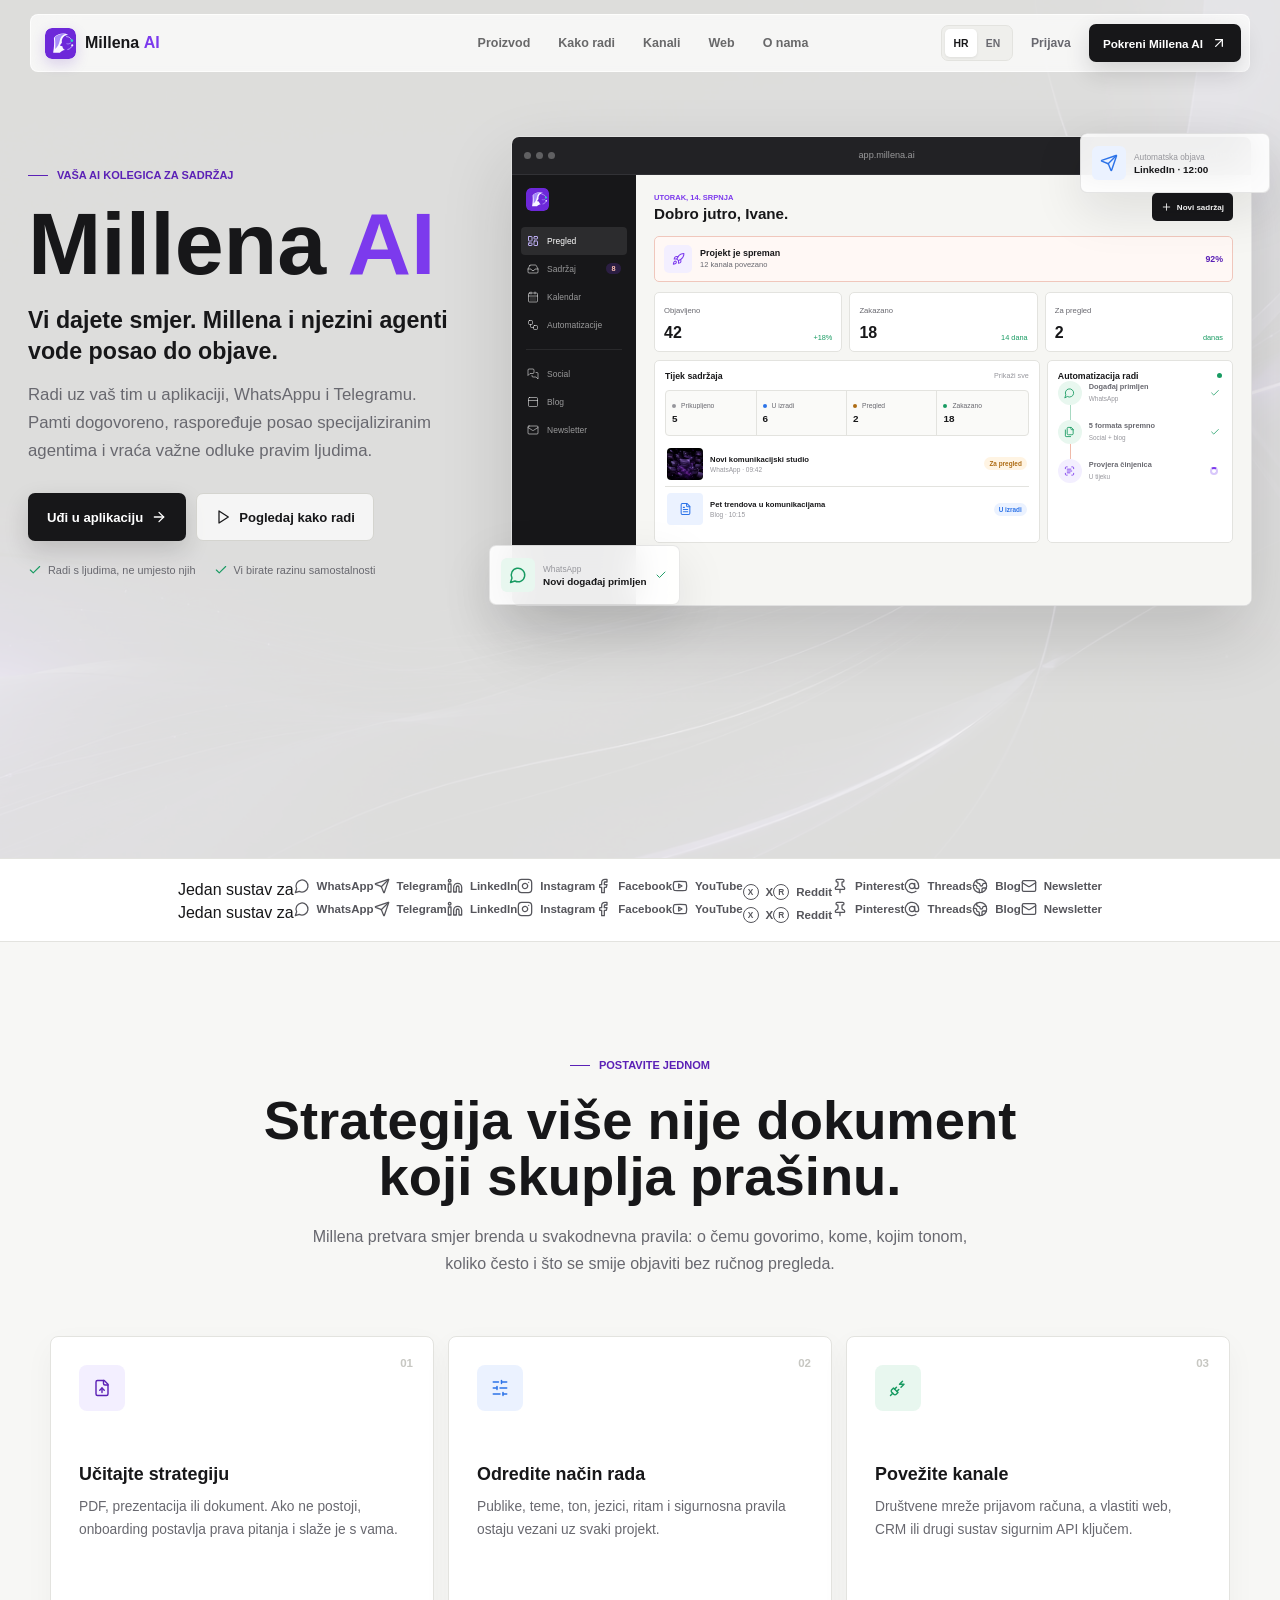
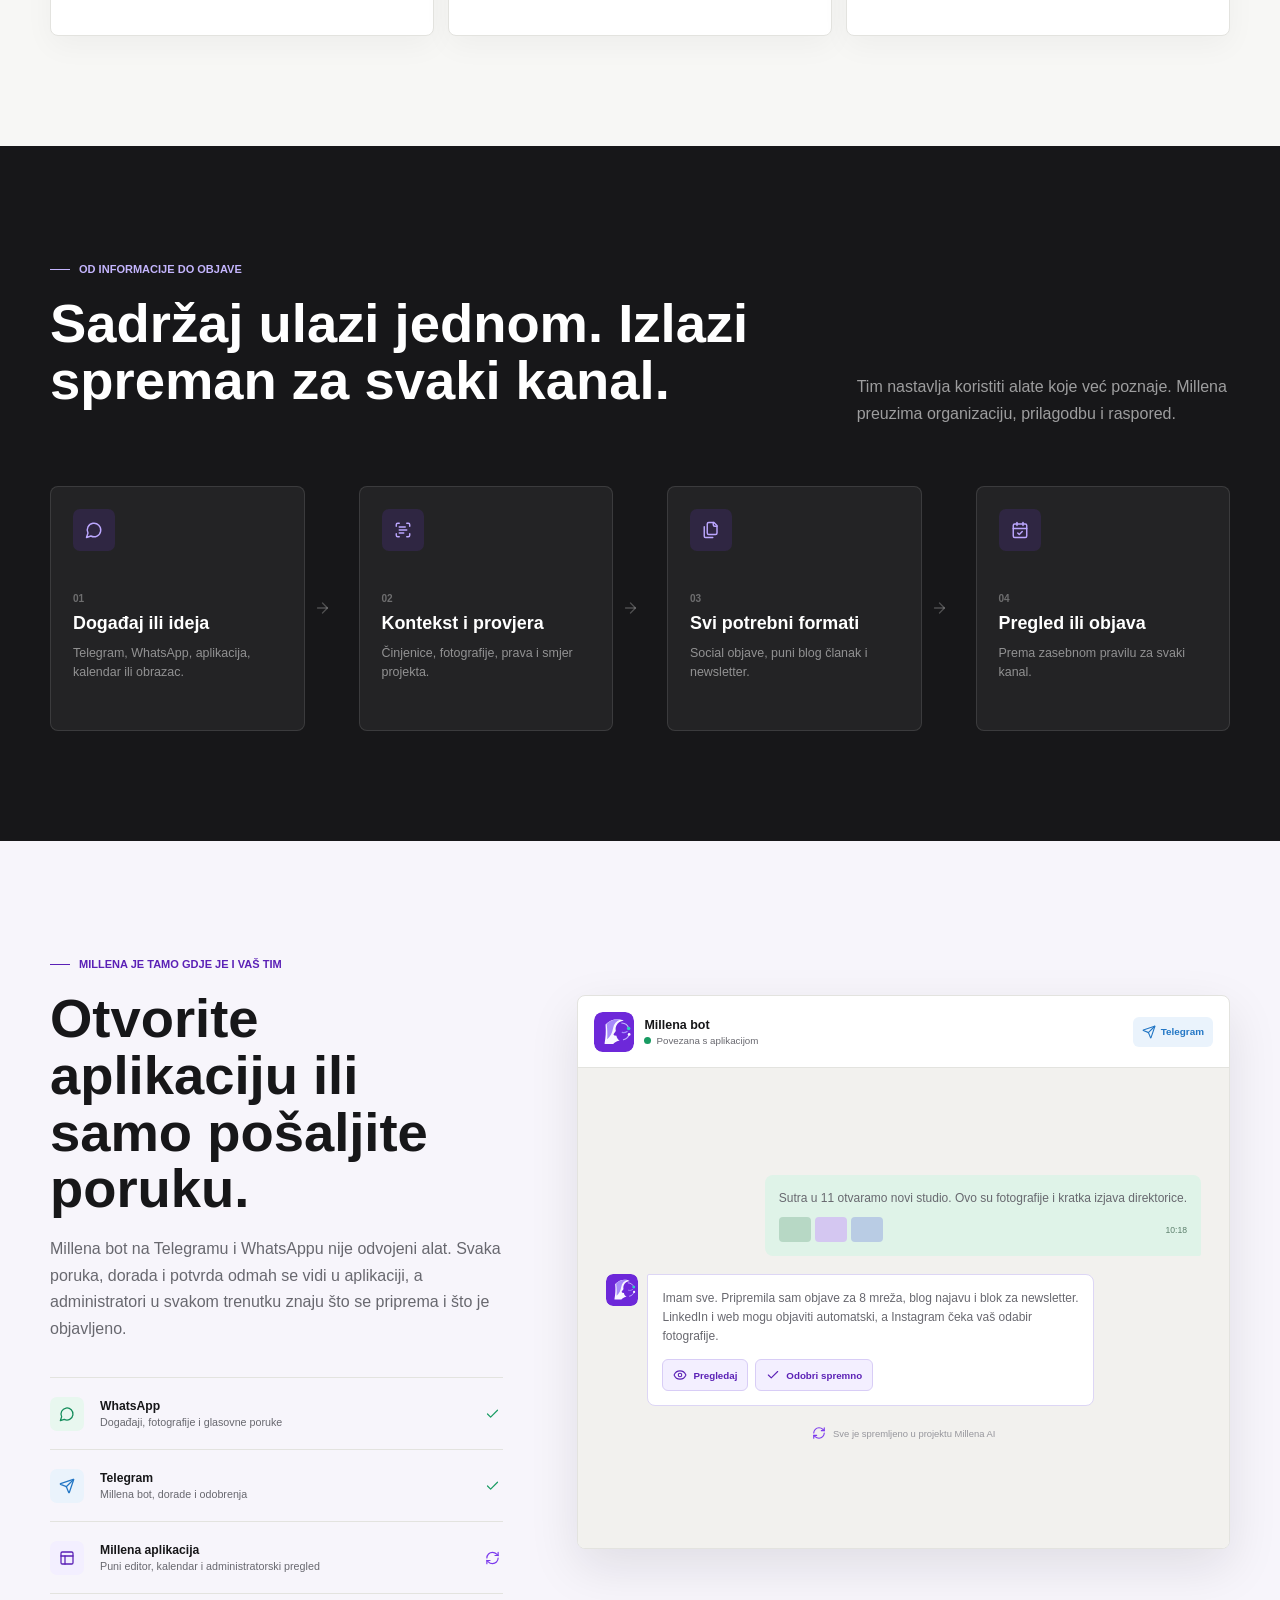
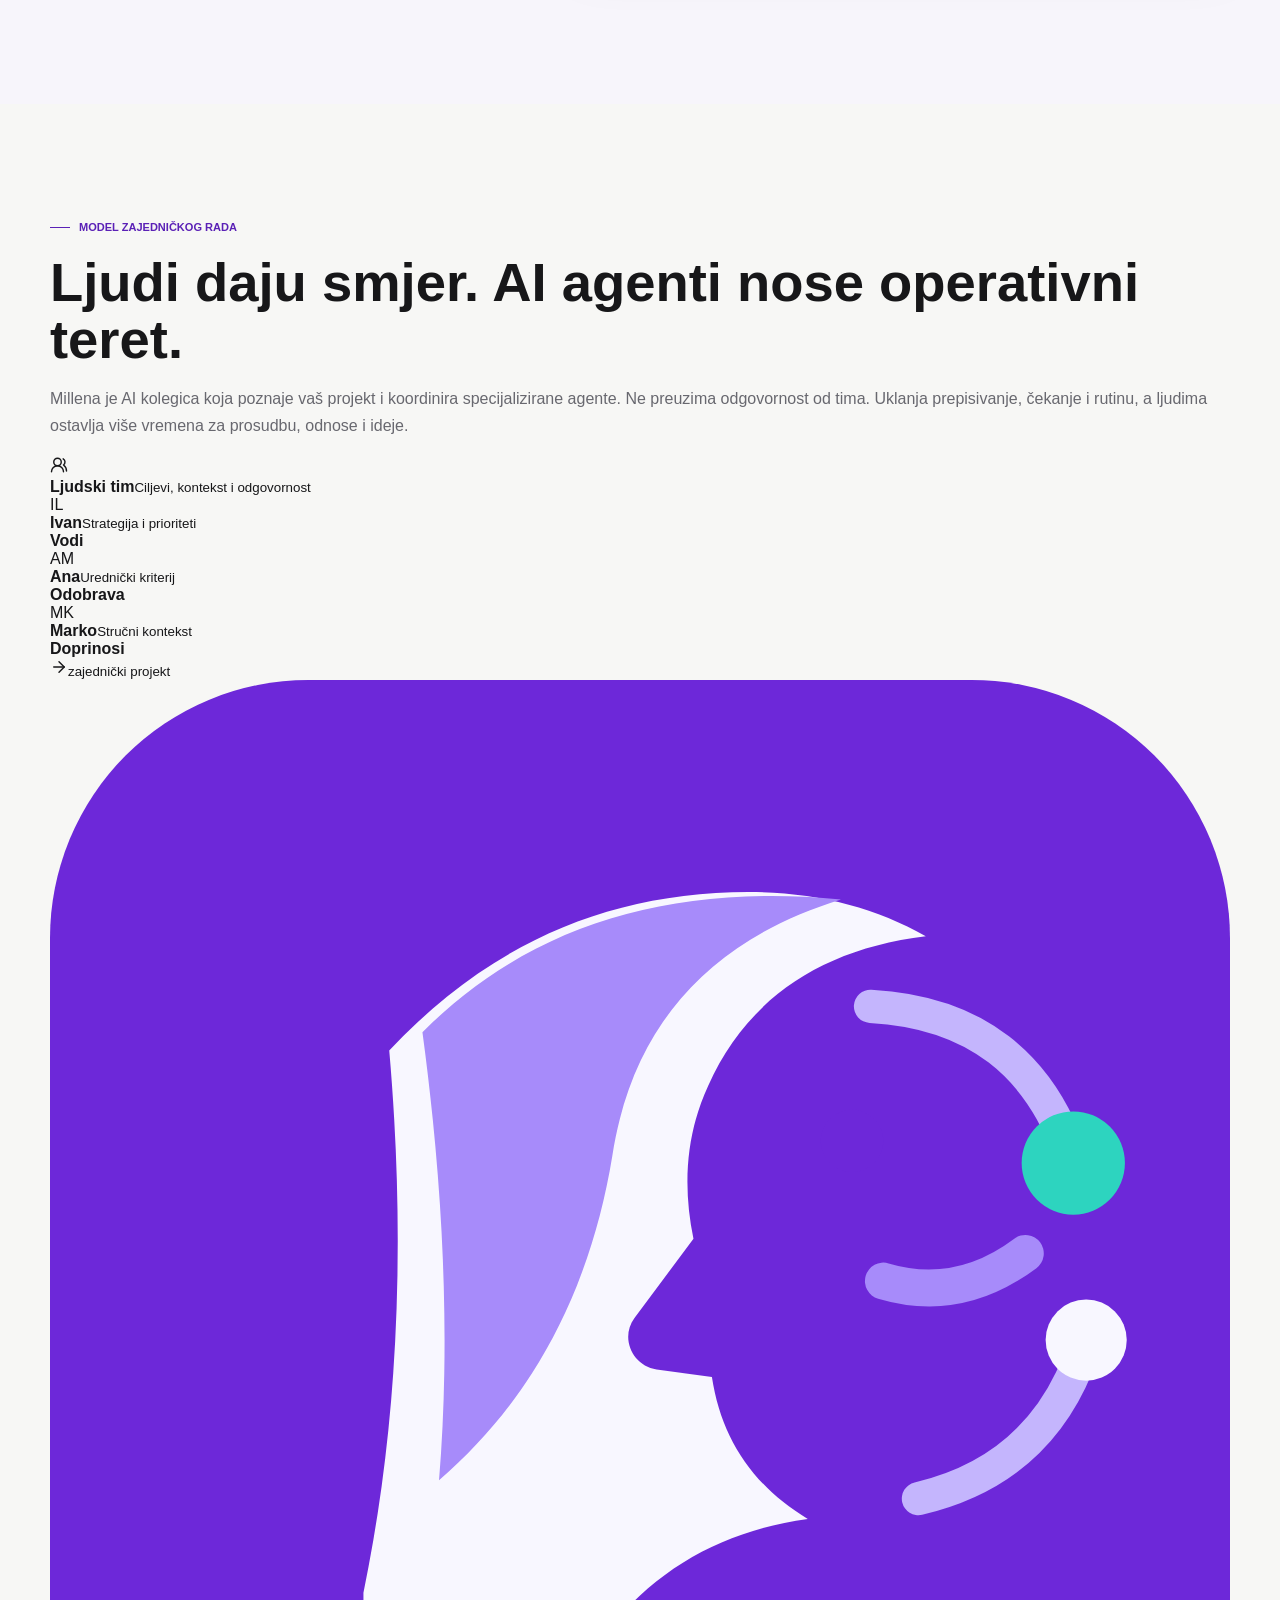
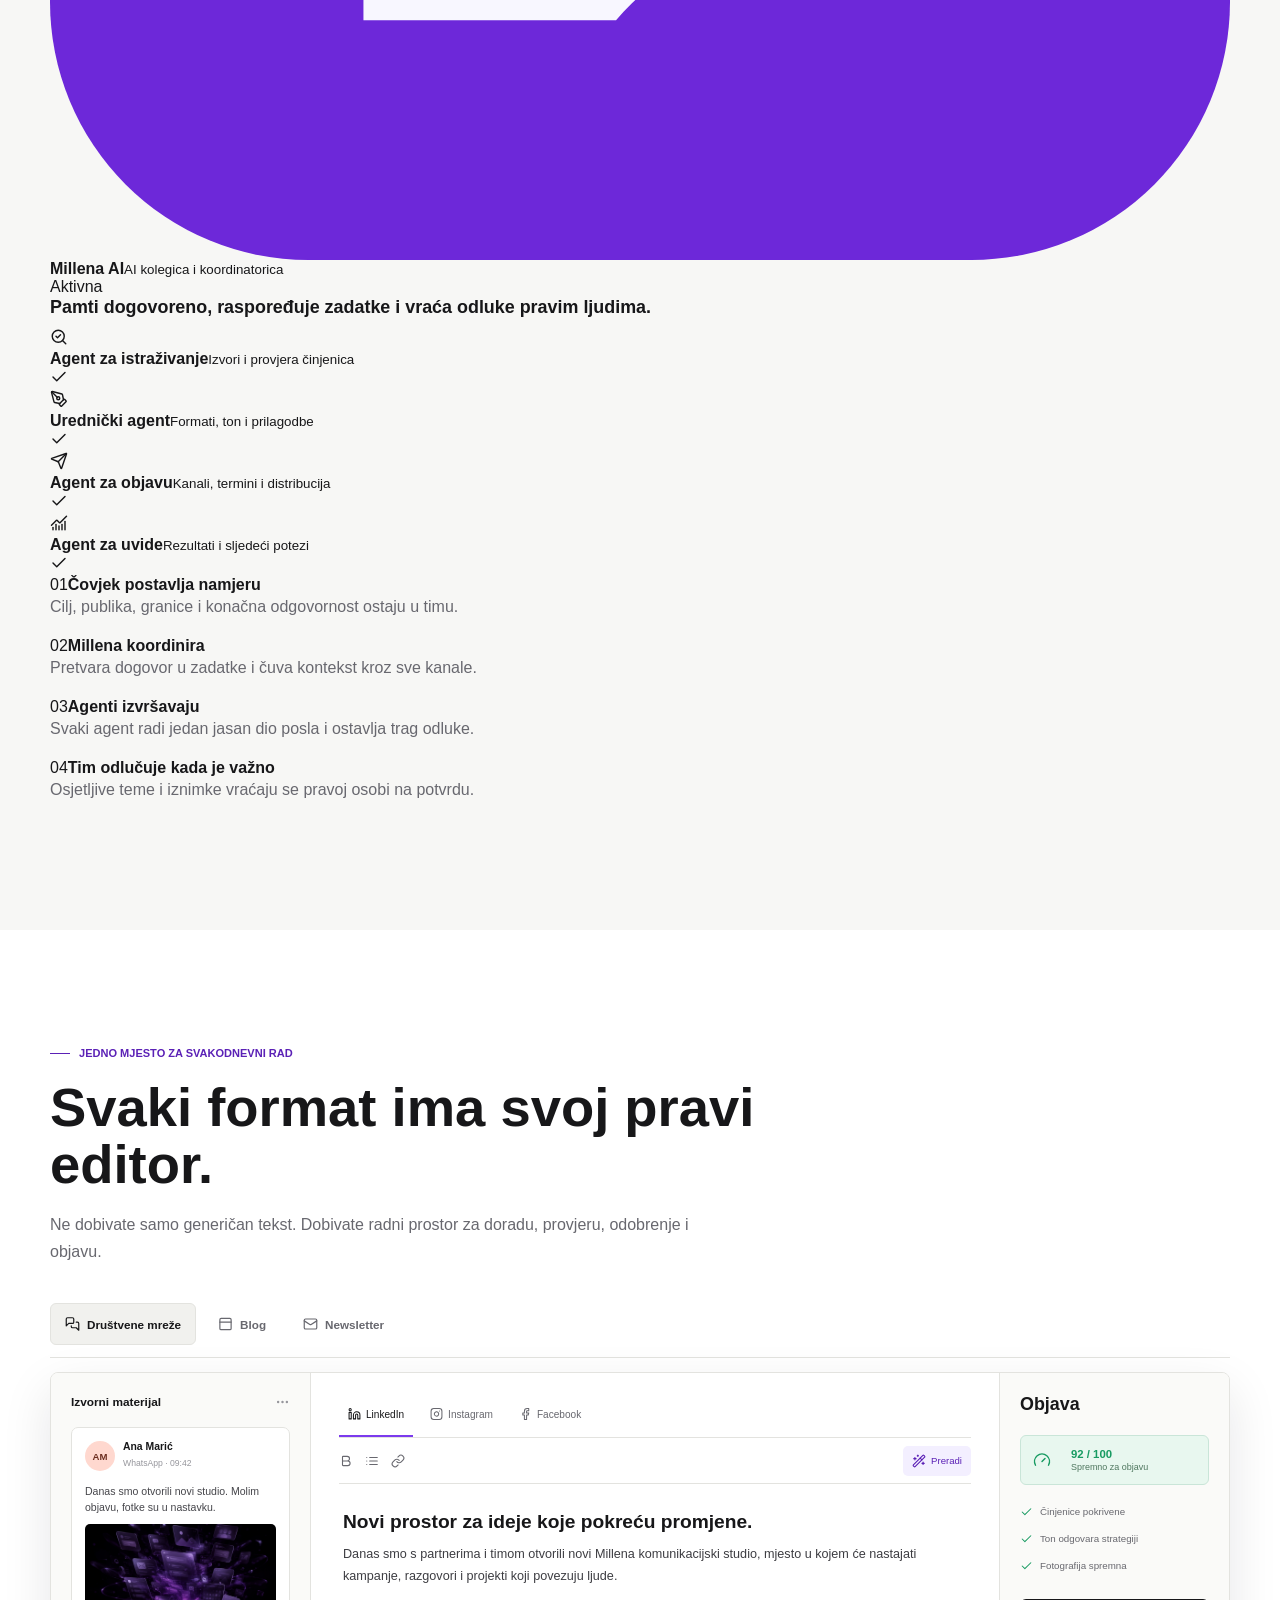
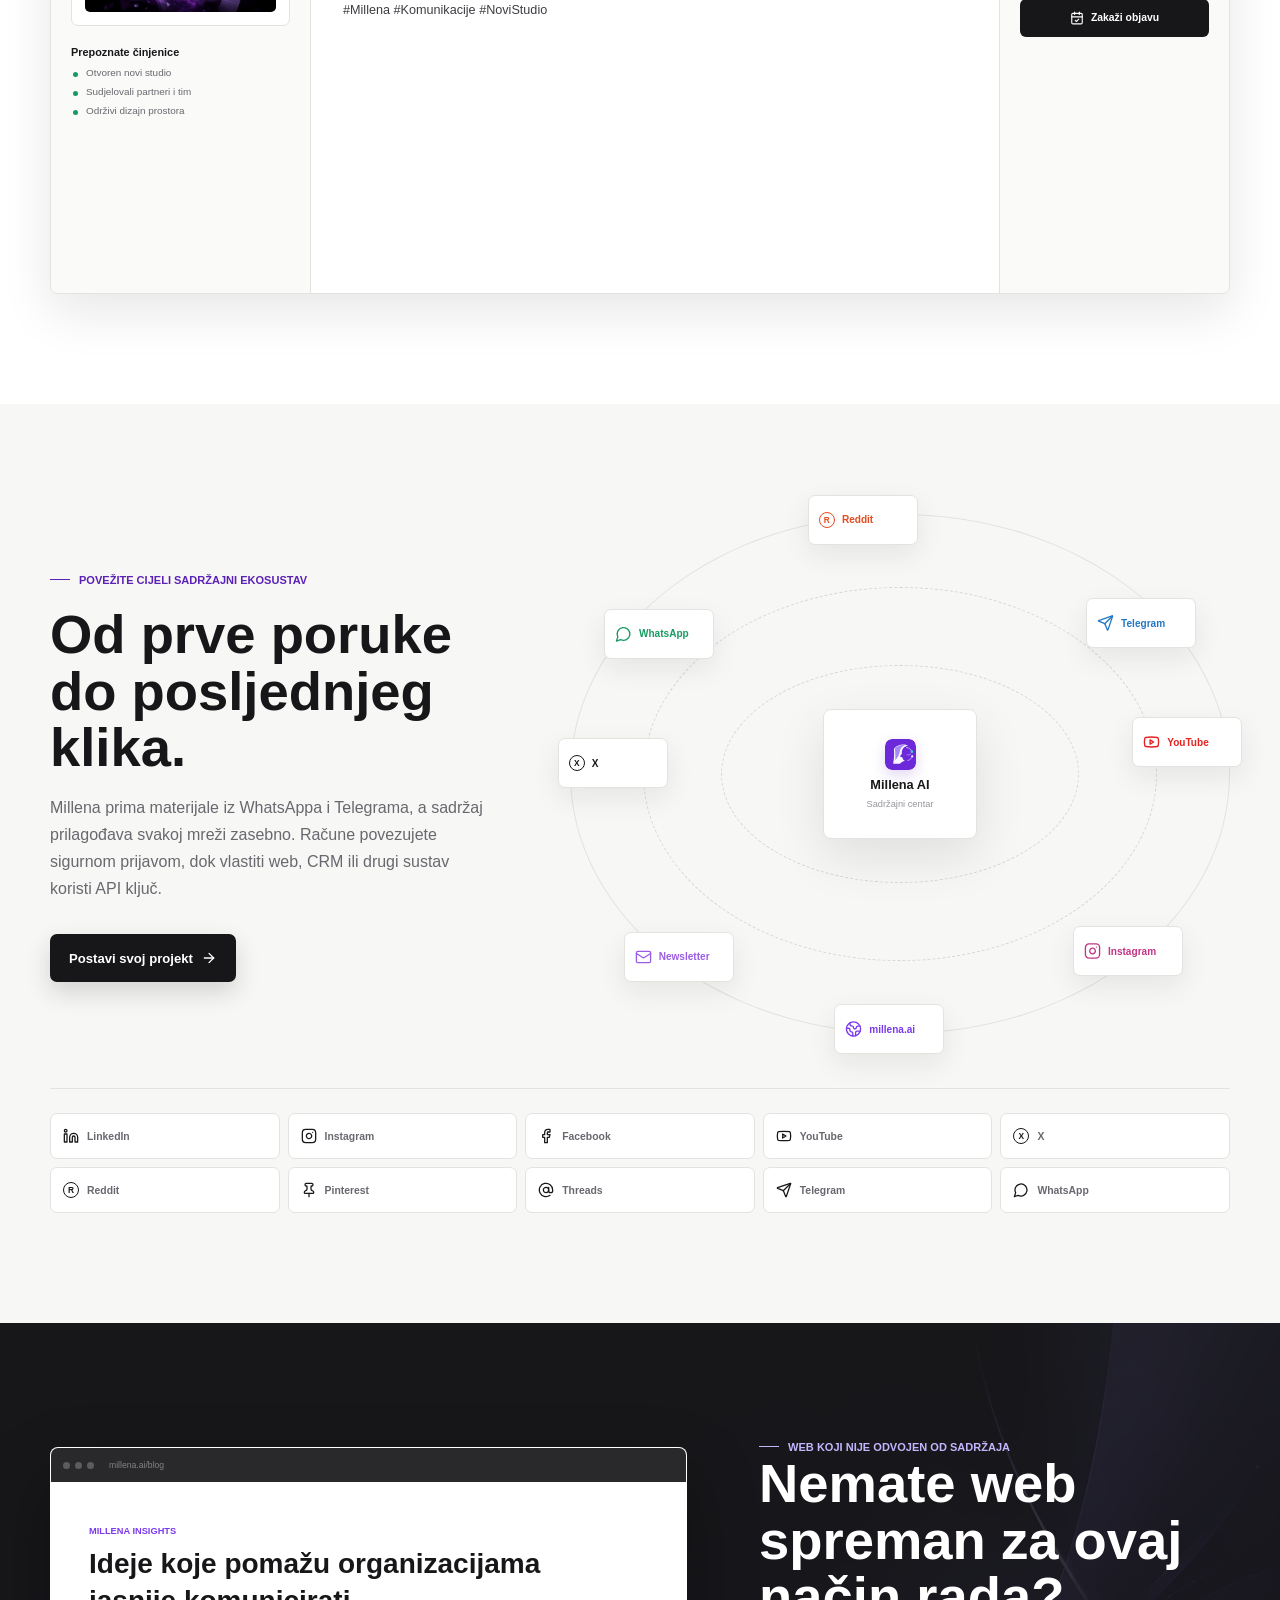
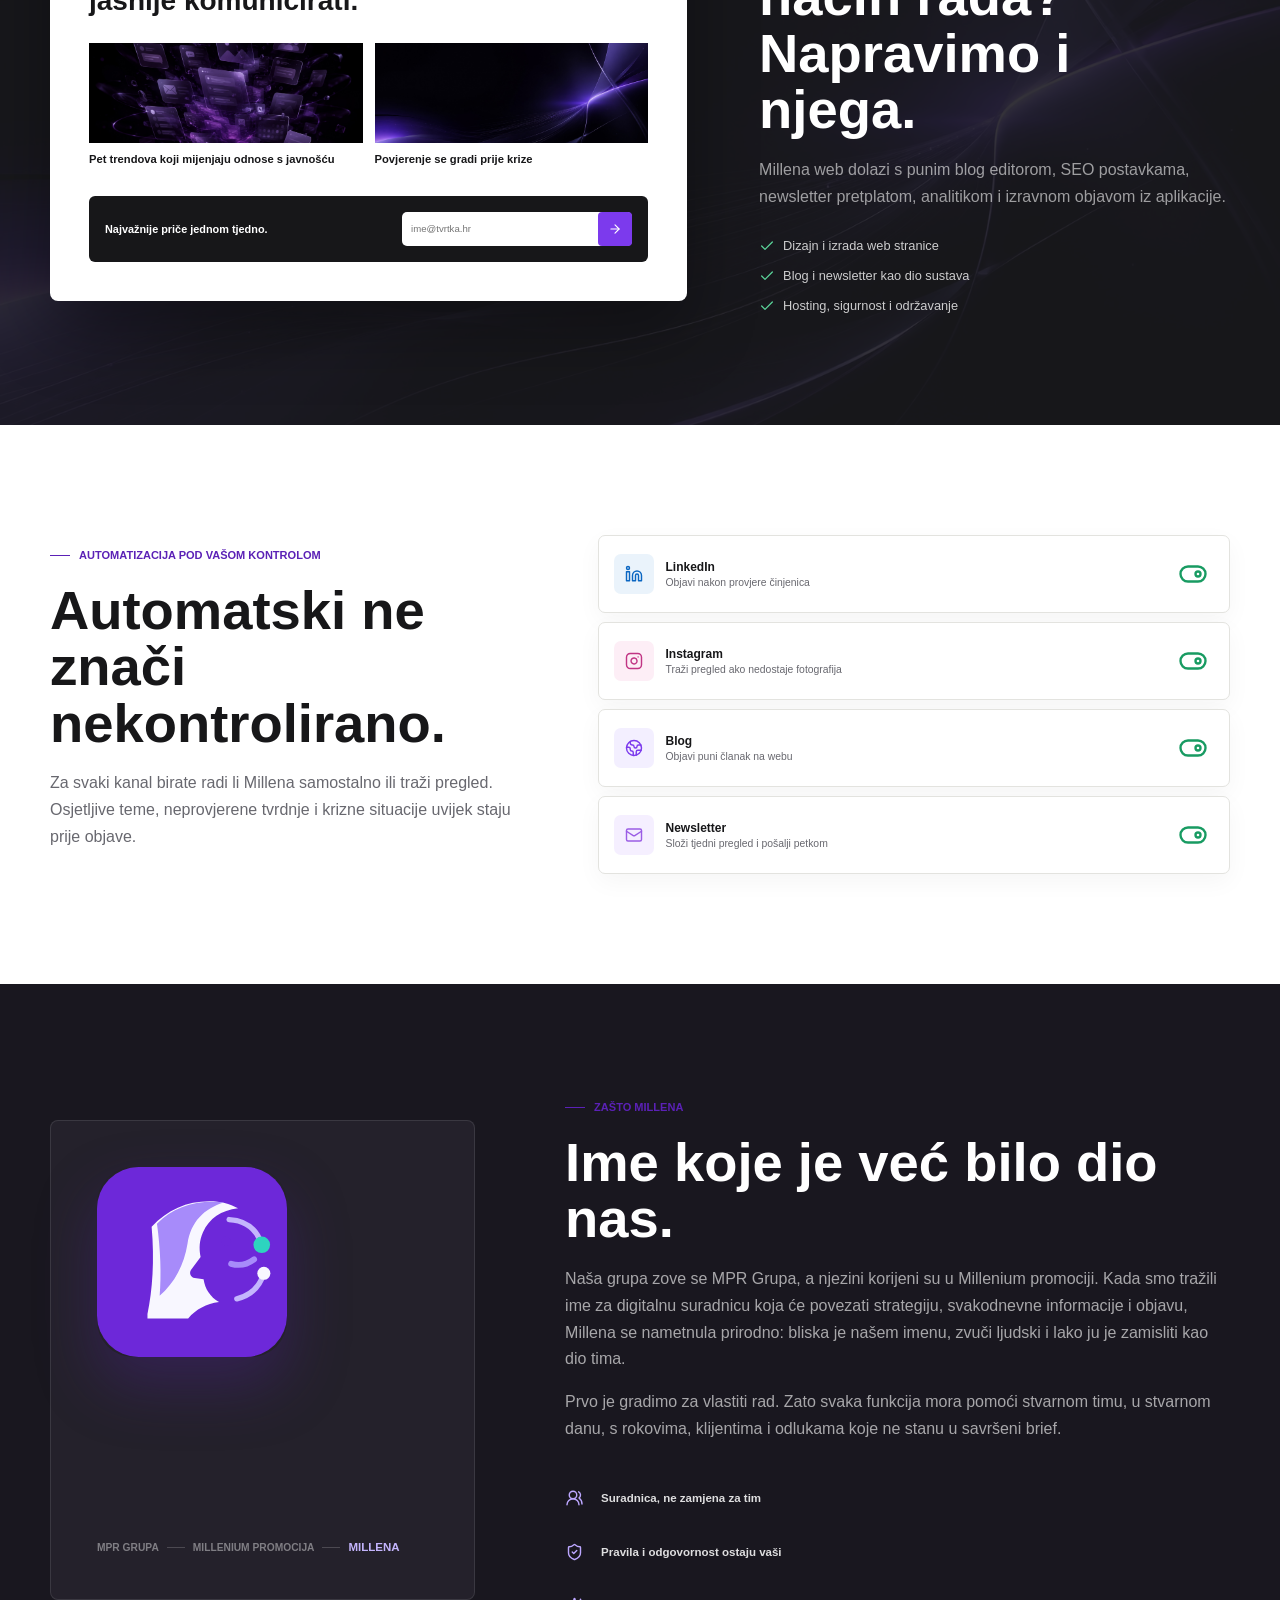
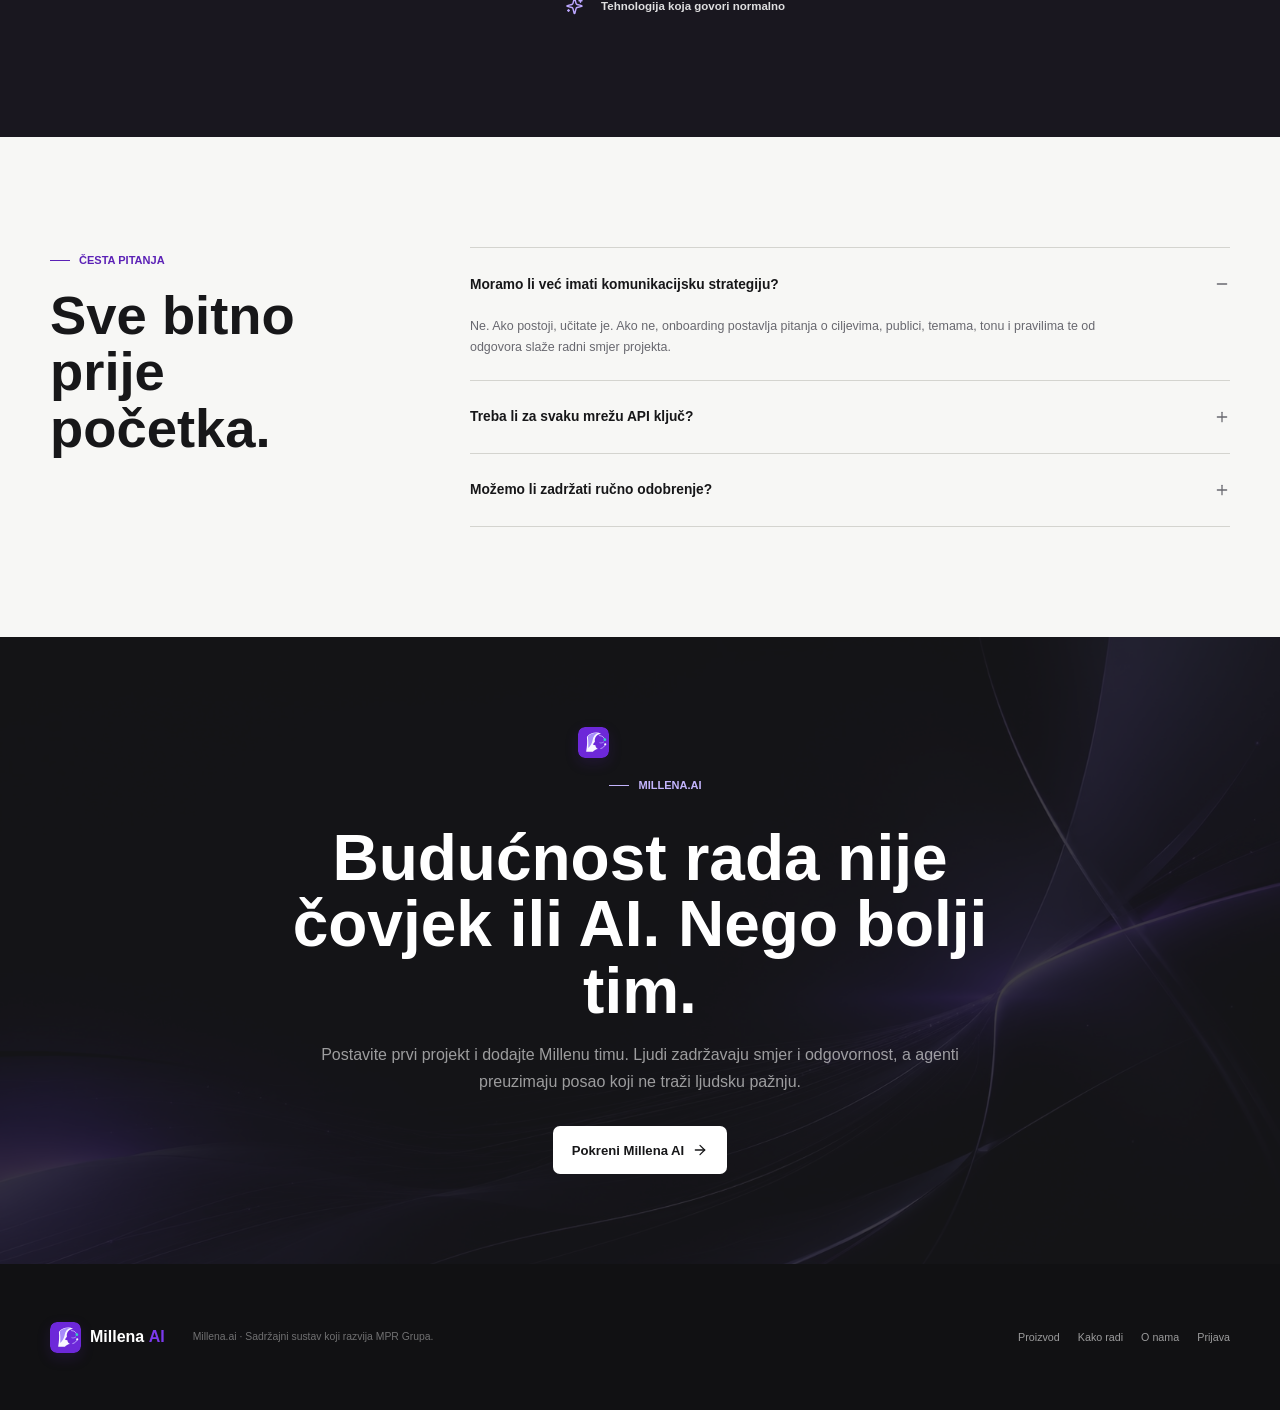
==== commit db4622b7: "Polish Croatian product copy" ====
--- a/index.html
+++ b/index.html
@@ -3,9 +3,10 @@
   <head>
     <meta charset="utf-8" />
     <meta name="viewport" content="width=device-width, initial-scale=1" />
-    <meta name="description" content="Millena IQ vodi sadržaj od strategije i događaja do automatske objave na društvenim mrežama, blogu i newsletteru." />
+    <meta name="description" content="Millena AI vodi sadržaj od strategije i događaja do automatske objave na društvenim mrežama, blogu i newsletteru." />
     <meta name="theme-color" content="#f7f7f5" />
-    <title>Millena IQ | Sadržaj koji radi sam</title>
+    <title>Millena AI | Sadržaj koji radi sam</title>
+    <link rel="icon" href="assets/millena-mark.svg" type="image/svg+xml" />
     <link rel="stylesheet" href="site.css" />
   </head>
   <body class="marketing-page">
@@ -13,9 +14,9 @@
 
     <header class="site-header">
       <nav class="nav-shell" aria-label="Glavna navigacija" data-aria-hr="Glavna navigacija" data-aria-en="Primary navigation">
-        <a class="site-brand" href="#top" aria-label="Millena IQ početna">
+        <a class="site-brand" href="#top" aria-label="Millena AI početna">
           <img class="brand-symbol" src="assets/millena-mark.svg" alt="" />
-          <strong>Millena <b>IQ</b></strong>
+          <strong>Millena <b>AI</b></strong>
         </a>
         <button class="menu-button" type="button" aria-label="Otvori izbornik" data-aria-hr="Otvori izbornik" data-aria-en="Open menu">
           <i data-lucide="menu"></i>
@@ -33,7 +34,7 @@
             <button class="language-button" type="button" data-lang="en" aria-pressed="false">EN</button>
           </div>
           <a class="login-link" href="login.html" data-hr="Prijava" data-en="Sign in">Prijava</a>
-          <a class="site-button dark compact" href="login.html"><span data-hr="Pokreni Millena IQ" data-en="Start Millena IQ">Pokreni Millena IQ</span><i data-lucide="arrow-up-right"></i></a>
+          <a class="site-button dark compact" href="login.html"><span data-hr="Pokreni Millena AI" data-en="Start Millena AI">Pokreni Millena AI</span><i data-lucide="arrow-up-right"></i></a>
         </div>
       </nav>
     </header>
@@ -43,21 +44,21 @@
         <img class="hero-texture" src="assets/abstract-wave.jpg" alt="" aria-hidden="true" />
         <div class="hero-inner">
           <div class="hero-copy reveal">
-            <p class="eyebrow"><span></span><span data-hr="Vaš sadržajni sustav" data-en="Your content operating system">Vaš sadržajni sustav</span></p>
-            <h1>Millena <em>IQ</em></h1>
-            <p class="hero-kicker" data-hr="Jedna Millena. U aplikaciji, WhatsAppu i Telegramu." data-en="One Millena. In the app, WhatsApp and Telegram.">Jedna Millena. U aplikaciji, WhatsAppu i Telegramu.</p>
-            <p class="hero-text" data-hr="Pošaljite joj događaj, glasovnu poruku ili fotografije. Millena priprema sadržaj, javlja što treba provjeriti i objavljuje prema pravilima vašeg projekta." data-en="Send her an event, voice note or photos. Millena prepares the content, flags what needs review and publishes according to your project rules.">Pošaljite joj događaj, glasovnu poruku ili fotografije. Millena priprema sadržaj, javlja što treba provjeriti i objavljuje prema pravilima vašeg projekta.</p>
+            <p class="eyebrow"><span></span><span data-hr="Vaša AI kolegica za sadržaj" data-en="Your AI content colleague">Vaša AI kolegica za sadržaj</span></p>
+            <h1>Millena <em>AI</em></h1>
+            <p class="hero-kicker" data-hr="Vi dajete smjer. Millena i njezini agenti vode posao do objave." data-en="You set direction. Millena and her agents carry the work through publishing.">Vi dajete smjer. Millena i njezini agenti vode posao do objave.</p>
+            <p class="hero-text" data-hr="Radi uz vaš tim u aplikaciji, WhatsAppu i Telegramu. Pamti dogovoreno, raspoređuje posao specijaliziranim agentima i vraća važne odluke pravim ljudima." data-en="She works alongside your team in the app, WhatsApp and Telegram. She remembers agreements, assigns work to specialized agents and returns important decisions to the right people.">Radi uz vaš tim u aplikaciji, WhatsAppu i Telegramu. Pamti dogovoreno, raspoređuje posao specijaliziranim agentima i vraća važne odluke pravim ljudima.</p>
             <div class="hero-actions">
               <a class="site-button dark" href="login.html"><span data-hr="Uđi u aplikaciju" data-en="Enter the app">Uđi u aplikaciju</span><i data-lucide="arrow-right"></i></a>
               <a class="site-button light" href="#workflow"><i data-lucide="play"></i><span data-hr="Pogledaj kako radi" data-en="See how it works">Pogledaj kako radi</span></a>
             </div>
             <div class="hero-notes">
-              <span><i data-lucide="check"></i><span data-hr="Hrvatski i engleski" data-en="Croatian and English">Hrvatski i engleski</span></span>
-              <span><i data-lucide="check"></i><span data-hr="Vi birate razinu automatizacije" data-en="You choose the automation level">Vi birate razinu automatizacije</span></span>
-            </div>
-          </div>
-
-          <div class="product-stage reveal" aria-label="Millena IQ pregled proizvoda">
+              <span><i data-lucide="check"></i><span data-hr="Radi s ljudima, ne umjesto njih" data-en="Works with people, not instead of them">Radi s ljudima, ne umjesto njih</span></span>
+              <span><i data-lucide="check"></i><span data-hr="Vi birate razinu samostalnosti" data-en="You choose the level of autonomy">Vi birate razinu samostalnosti</span></span>
+            </div>
+          </div>
+
+          <div class="product-stage reveal" aria-label="Millena AI pregled proizvoda">
             <div class="stage-glow"></div>
             <div class="app-window">
               <div class="window-bar">
@@ -100,7 +101,12 @@
       </section>
 
       <section class="channel-ribbon" aria-label="Podržani kanali">
-        <div><span data-hr="Jedan sustav za" data-en="One system for">Jedan sustav za</span><strong><i data-lucide="message-circle"></i>WhatsApp</strong><strong><i data-lucide="send"></i>Telegram</strong><strong><i data-lucide="linkedin"></i>LinkedIn</strong><strong><i data-lucide="instagram"></i>Instagram</strong><strong><i data-lucide="facebook"></i>Facebook</strong><strong><i data-lucide="youtube"></i>YouTube</strong><strong><span class="network-letter">X</span>X</strong><strong><span class="network-letter">R</span>Reddit</strong><strong><i data-lucide="pin"></i>Pinterest</strong><strong><i data-lucide="at-sign"></i>Threads</strong><strong><i data-lucide="globe-2"></i>Blog</strong><strong><i data-lucide="mail"></i>Newsletter</strong></div>
+        <div class="channel-marquee">
+          <div class="channel-track">
+            <div class="channel-set"><span data-hr="Jedan sustav za" data-en="One system for">Jedan sustav za</span><strong><i data-lucide="message-circle"></i>WhatsApp</strong><strong><i data-lucide="send"></i>Telegram</strong><strong><i data-lucide="linkedin"></i>LinkedIn</strong><strong><i data-lucide="instagram"></i>Instagram</strong><strong><i data-lucide="facebook"></i>Facebook</strong><strong><i data-lucide="youtube"></i>YouTube</strong><strong><span class="network-letter">X</span>X</strong><strong><span class="network-letter">R</span>Reddit</strong><strong><i data-lucide="pin"></i>Pinterest</strong><strong><i data-lucide="at-sign"></i>Threads</strong><strong><i data-lucide="globe-2"></i>Blog</strong><strong><i data-lucide="mail"></i>Newsletter</strong></div>
+            <div class="channel-set" aria-hidden="true"><span data-hr="Jedan sustav za" data-en="One system for">Jedan sustav za</span><strong><i data-lucide="message-circle"></i>WhatsApp</strong><strong><i data-lucide="send"></i>Telegram</strong><strong><i data-lucide="linkedin"></i>LinkedIn</strong><strong><i data-lucide="instagram"></i>Instagram</strong><strong><i data-lucide="facebook"></i>Facebook</strong><strong><i data-lucide="youtube"></i>YouTube</strong><strong><span class="network-letter">X</span>X</strong><strong><span class="network-letter">R</span>Reddit</strong><strong><i data-lucide="pin"></i>Pinterest</strong><strong><i data-lucide="at-sign"></i>Threads</strong><strong><i data-lucide="globe-2"></i>Blog</strong><strong><i data-lucide="mail"></i>Newsletter</strong></div>
+          </div>
+        </div>
       </section>
 
       <section class="site-section intro-section" id="product">
@@ -153,9 +159,38 @@
             <div class="bot-thread">
               <div class="bot-message user"><p data-hr="Sutra u 11 otvaramo novi studio. Ovo su fotografije i kratka izjava direktorice." data-en="Tomorrow at 11 we are opening the new studio. Here are the photos and a short statement from the director.">Sutra u 11 otvaramo novi studio. Ovo su fotografije i kratka izjava direktorice.</p><div><span></span><span></span><span></span><small>10:18</small></div></div>
               <div class="bot-message millena"><img src="assets/millena-mark.svg" alt="" /><div><p data-hr="Imam sve. Pripremila sam objave za 8 mreža, blog najavu i blok za newsletter. LinkedIn i web mogu objaviti automatski, a Instagram čeka vaš odabir fotografije." data-en="I have everything. I prepared posts for 8 networks, a blog announcement and a newsletter block. LinkedIn and the website can publish automatically, while Instagram is waiting for your image selection.">Imam sve. Pripremila sam objave za 8 mreža, blog najavu i blok za newsletter. LinkedIn i web mogu objaviti automatski, a Instagram čeka vaš odabir fotografije.</p><div class="bot-actions"><button type="button"><i data-lucide="eye"></i><span data-hr="Pregledaj" data-en="Review">Pregledaj</span></button><button type="button"><i data-lucide="check"></i><span data-hr="Odobri spremno" data-en="Approve ready items">Odobri spremno</span></button></div></div></div>
-              <div class="sync-line"><i data-lucide="refresh-cw"></i><span data-hr="Sve je spremljeno u projektu Millena IQ" data-en="Everything is saved in the Millena IQ project">Sve je spremljeno u projektu Millena IQ</span></div>
-            </div>
-          </div>
+              <div class="sync-line"><i data-lucide="refresh-cw"></i><span data-hr="Sve je spremljeno u projektu Millena AI" data-en="Everything is saved in the Millena AI project">Sve je spremljeno u projektu Millena AI</span></div>
+            </div>
+          </div>
+        </div>
+      </section>
+
+      <section class="site-section team-section" id="teamwork">
+        <div class="section-shell">
+          <div class="team-heading reveal">
+            <div><p class="eyebrow"><span></span><span data-hr="Model zajedničkog rada" data-en="A shared way of working">Model zajedničkog rada</span></p><h2 data-hr="Ljudi daju smjer. AI agenti nose operativni teret." data-en="People set direction. AI agents carry the operational load.">Ljudi daju smjer. AI agenti nose operativni teret.</h2></div>
+            <p data-hr="Millena je AI kolegica koja poznaje vaš projekt i koordinira specijalizirane agente. Ne preuzima odgovornost od tima. Uklanja prepisivanje, čekanje i rutinu, a ljudima ostavlja više vremena za prosudbu, odnose i ideje." data-en="Millena is an AI colleague who understands your project and coordinates specialized agents. She does not take responsibility away from the team: she removes copying, waiting and routine steps so people have more time for judgment, relationships and ideas.">Millena je AI kolegica koja poznaje vaš projekt i koordinira specijalizirane agente. Ne preuzima odgovornost od tima. Uklanja prepisivanje, čekanje i rutinu, a ljudima ostavlja više vremena za prosudbu, odnose i ideje.</p>
+          </div>
+          <div class="team-model reveal">
+            <section class="team-people">
+              <header><span><i data-lucide="users-round"></i></span><div><strong data-hr="Ljudski tim" data-en="Human team">Ljudski tim</strong><small data-hr="Ciljevi, kontekst i odgovornost" data-en="Goals, context and accountability">Ciljevi, kontekst i odgovornost</small></div></header>
+              <div class="team-member"><span class="person-avatar">IL</span><div><strong>Ivan</strong><small data-hr="Strategija i prioriteti" data-en="Strategy and priorities">Strategija i prioriteti</small></div><b data-hr="Vodi" data-en="Leads">Vodi</b></div>
+              <div class="team-member"><span class="person-avatar blue">AM</span><div><strong>Ana</strong><small data-hr="Urednički kriterij" data-en="Editorial judgment">Urednički kriterij</small></div><b data-hr="Odobrava" data-en="Approves">Odobrava</b></div>
+              <div class="team-member"><span class="person-avatar amber">MK</span><div><strong>Marko</strong><small data-hr="Stručni kontekst" data-en="Subject context">Stručni kontekst</small></div><b data-hr="Doprinosi" data-en="Contributes">Doprinosi</b></div>
+            </section>
+            <div class="team-connector"><span><i data-lucide="arrow-right"></i></span><small data-hr="zajednički projekt" data-en="shared project">zajednički projekt</small></div>
+            <section class="millena-role">
+              <header><img src="assets/millena-mark.svg" alt="" /><div><strong>Millena AI</strong><small data-hr="AI kolegica i koordinatorica" data-en="AI colleague and coordinator">AI kolegica i koordinatorica</small></div><span><i></i><span data-hr="Aktivna" data-en="Active">Aktivna</span></span></header>
+              <h3 data-hr="Pamti dogovoreno, raspoređuje zadatke i vraća odluke pravim ljudima." data-en="She remembers agreements, assigns work and returns decisions to the right people.">Pamti dogovoreno, raspoređuje zadatke i vraća odluke pravim ljudima.</h3>
+              <div class="agent-roster">
+                <article><span><i data-lucide="search-check"></i></span><div><strong data-hr="Agent za istraživanje" data-en="Research agent">Agent za istraživanje</strong><small data-hr="Izvori i provjera činjenica" data-en="Sources and fact checking">Izvori i provjera činjenica</small></div><i data-lucide="check"></i></article>
+                <article><span><i data-lucide="pen-tool"></i></span><div><strong data-hr="Urednički agent" data-en="Editorial agent">Urednički agent</strong><small data-hr="Formati, ton i prilagodbe" data-en="Formats, tone and adaptation">Formati, ton i prilagodbe</small></div><i data-lucide="check"></i></article>
+                <article><span><i data-lucide="send"></i></span><div><strong data-hr="Agent za objavu" data-en="Publishing agent">Agent za objavu</strong><small data-hr="Kanali, termini i distribucija" data-en="Channels, timing and distribution">Kanali, termini i distribucija</small></div><i data-lucide="check"></i></article>
+                <article><span><i data-lucide="chart-no-axes-combined"></i></span><div><strong data-hr="Agent za uvide" data-en="Insights agent">Agent za uvide</strong><small data-hr="Rezultati i sljedeći potezi" data-en="Results and next actions">Rezultati i sljedeći potezi</small></div><i data-lucide="check"></i></article>
+              </div>
+            </section>
+          </div>
+          <div class="team-principles reveal"><article><span>01</span><strong data-hr="Čovjek postavlja namjeru" data-en="A person sets intent">Čovjek postavlja namjeru</strong><p data-hr="Cilj, publika, granice i konačna odgovornost ostaju u timu." data-en="Goals, audiences, boundaries and final accountability stay with the team.">Cilj, publika, granice i konačna odgovornost ostaju u timu.</p></article><article><span>02</span><strong data-hr="Millena koordinira" data-en="Millena coordinates">Millena koordinira</strong><p data-hr="Pretvara dogovor u zadatke i čuva kontekst kroz sve kanale." data-en="She turns agreements into tasks and keeps context across every channel.">Pretvara dogovor u zadatke i čuva kontekst kroz sve kanale.</p></article><article><span>03</span><strong data-hr="Agenti izvršavaju" data-en="Agents execute">Agenti izvršavaju</strong><p data-hr="Svaki agent radi jedan jasan dio posla i ostavlja trag odluke." data-en="Each agent handles one clear part of the work and leaves a decision trail.">Svaki agent radi jedan jasan dio posla i ostavlja trag odluke.</p></article><article><span>04</span><strong data-hr="Tim odlučuje kada je važno" data-en="The team decides when it matters">Tim odlučuje kada je važno</strong><p data-hr="Osjetljive teme i iznimke vraćaju se pravoj osobi na potvrdu." data-en="Sensitive topics and exceptions return to the right person for approval.">Osjetljive teme i iznimke vraćaju se pravoj osobi na potvrdu.</p></article></div>
         </div>
       </section>
 
@@ -178,10 +213,10 @@
               <aside class="demo-publish"><h3 data-hr="Objava" data-en="Publishing">Objava</h3><div class="quality-score"><i data-lucide="gauge"></i><span><strong>92 / 100</strong><small data-hr="Spremno za objavu" data-en="Ready to publish">Spremno za objavu</small></span></div><ul><li><i data-lucide="check"></i><span data-hr="Činjenice pokrivene" data-en="Facts covered">Činjenice pokrivene</span></li><li><i data-lucide="check"></i><span data-hr="Ton odgovara strategiji" data-en="Tone matches strategy">Ton odgovara strategiji</span></li><li><i data-lucide="check"></i><span data-hr="Fotografija spremna" data-en="Image ready">Fotografija spremna</span></li></ul><button><i data-lucide="calendar-check"></i><span data-hr="Zakaži objavu" data-en="Schedule post">Zakaži objavu</span></button></aside>
             </div>
             <div class="demo-panel" data-demo-panel="blog">
-              <aside class="component-palette"><strong data-hr="Komponente" data-en="Components">Komponente</strong><div><span><i data-lucide="heading-1"></i><small data-hr="Naslov" data-en="Heading">Naslov</small></span><span><i data-lucide="align-left"></i><small data-hr="Tekst" data-en="Text">Tekst</small></span><span><i data-lucide="image"></i><small data-hr="Slika" data-en="Image">Slika</small></span><span><i data-lucide="quote"></i><small data-hr="Citat" data-en="Quote">Citat</small></span></div></aside><article class="article-preview"><small>INSIGHTS</small><h2 data-hr="Pet trendova koji mijenjaju odnose s javnošću" data-en="Five trends changing public relations">Pet trendova koji mijenjaju odnose s javnošću</h2><p class="lead" data-hr="Povjerenje se više ne gradi samo porukom. Gradi se brzinom, dokazima i sposobnošću organizacije da sluša." data-en="Trust is no longer built by messaging alone. It is built through speed, evidence and an organization's ability to listen.">Povjerenje se više ne gradi samo porukom. Gradi se brzinom, dokazima i sposobnošću organizacije da sluša.</p><img src="assets/abstract-wave.jpg" alt="Apstraktni prikaz komunikacijskih tokova" /><p data-hr="Komunikacijski timovi danas rade u okruženju u kojem se očekivanja publike mijenjaju brže od godišnjih planova." data-en="Communication teams now work in an environment where audience expectations change faster than annual plans.">Komunikacijski timovi danas rade u okruženju u kojem se očekivanja publike mijenjaju brže od godišnjih planova.</p></article><aside class="seo-panel"><strong>SEO</strong><em>87 / 100</em><span><i></i></span><p><i data-lucide="check"></i><span data-hr="Naslov je spreman" data-en="Title is ready">Naslov je spreman</span></p><p><i data-lucide="check"></i><span data-hr="Opis je spreman" data-en="Description is ready">Opis je spreman</span></p><label><span data-hr="Objavi na millena.ai" data-en="Publish to millena.ai">Objavi na millena.ai</span><b></b></label><label><span data-hr="Dodaj u newsletter" data-en="Add to newsletter">Dodaj u newsletter</span><b></b></label></aside>
+              <aside class="component-palette"><strong data-hr="Komponente" data-en="Components">Komponente</strong><div><span><i data-lucide="heading-1"></i><small data-hr="Naslov" data-en="Heading">Naslov</small></span><span><i data-lucide="align-left"></i><small data-hr="Tekst" data-en="Text">Tekst</small></span><span><i data-lucide="image"></i><small data-hr="Slika" data-en="Image">Slika</small></span><span><i data-lucide="quote"></i><small data-hr="Citat" data-en="Quote">Citat</small></span></div></aside><article class="article-preview"><small>INSIGHTS</small><h2 data-hr="Pet trendova koji mijenjaju odnose s javnošću" data-en="Five trends changing public relations">Pet trendova koji mijenjaju odnose s javnošću</h2><p class="lead" data-hr="Povjerenje se više ne gradi samo porukom. Grade ga brzina, dokazi i pažljivo slušanje publike." data-en="Trust is no longer built by messaging alone. It is built through speed, evidence and an organization's ability to listen.">Povjerenje se više ne gradi samo porukom. Grade ga brzina, dokazi i pažljivo slušanje publike.</p><img src="assets/abstract-wave.jpg" alt="Apstraktni prikaz komunikacijskih tokova" /><p data-hr="Komunikacijski timovi danas rade u okruženju u kojem se očekivanja publike mijenjaju brže od godišnjih planova." data-en="Communication teams now work in an environment where audience expectations change faster than annual plans.">Komunikacijski timovi danas rade u okruženju u kojem se očekivanja publike mijenjaju brže od godišnjih planova.</p></article><aside class="seo-panel"><strong>SEO</strong><em>87 / 100</em><span><i></i></span><p><i data-lucide="check"></i><span data-hr="Naslov je spreman" data-en="Title is ready">Naslov je spreman</span></p><p><i data-lucide="check"></i><span data-hr="Opis je spreman" data-en="Description is ready">Opis je spreman</span></p><label><span data-hr="Objavi na millena.ai" data-en="Publish to millena.ai">Objavi na millena.ai</span><b></b></label><label><span data-hr="Dodaj u newsletter" data-en="Add to newsletter">Dodaj u newsletter</span><b></b></label></aside>
             </div>
             <div class="demo-panel" data-demo-panel="newsletter">
-              <article class="email-preview"><header><img class="brand-symbol" src="assets/millena-mark.svg" alt="" /><strong>Millena IQ</strong></header><small data-hr="TJEDNI PREGLED" data-en="WEEKLY REVIEW">TJEDNI PREGLED</small><h2 data-hr="Ideje koje vrijedi ponijeti u novi tjedan." data-en="Ideas worth carrying into the new week.">Ideje koje vrijedi ponijeti u novi tjedan.</h2><p data-hr="Tri priče, jedan praktičan vodič i ljudi čiji rad vrijedi pratiti." data-en="Three stories, one practical guide and people whose work is worth following.">Tri priče, jedan praktičan vodič i ljudi čiji rad vrijedi pratiti.</p><div><img src="assets/editorial-cloud.jpg" alt="Komunikacijski studio" /><span><small data-hr="PRIČA TJEDNA" data-en="STORY OF THE WEEK">PRIČA TJEDNA</small><strong data-hr="Novi prostor za ideje koje pokreću promjene" data-en="A new space for ideas that drive change">Novi prostor za ideje koje pokreću promjene</strong></span></div></article><aside class="send-panel"><h3 data-hr="Slanje" data-en="Delivery">Slanje</h3><label><span data-hr="Primatelji" data-en="Recipients">Primatelji</span><strong data-hr="Aktivni pretplatnici" data-en="Active subscribers">Aktivni pretplatnici</strong><small>1.284</small></label><label><span data-hr="Termin" data-en="Timing">Termin</span><strong data-hr="Petak u 10:00" data-en="Friday at 10:00">Petak u 10:00</strong></label><div><i data-lucide="clock-3"></i><span><strong data-hr="Najbolji termin" data-en="Best time">Najbolji termin</strong><small data-hr="Prema dosadašnjim otvaranjima" data-en="Based on previous opens">Prema dosadašnjim otvaranjima</small></span></div><button><i data-lucide="send"></i><span data-hr="Zakaži slanje" data-en="Schedule send">Zakaži slanje</span></button></aside>
+              <article class="email-preview"><header><img class="brand-symbol" src="assets/millena-mark.svg" alt="" /><strong>Millena AI</strong></header><small data-hr="TJEDNI PREGLED" data-en="WEEKLY REVIEW">TJEDNI PREGLED</small><h2 data-hr="Ideje koje vrijedi ponijeti u novi tjedan." data-en="Ideas worth carrying into the new week.">Ideje koje vrijedi ponijeti u novi tjedan.</h2><p data-hr="Tri priče, jedan praktičan vodič i ljudi čiji rad vrijedi pratiti." data-en="Three stories, one practical guide and people whose work is worth following.">Tri priče, jedan praktičan vodič i ljudi čiji rad vrijedi pratiti.</p><div><img src="assets/editorial-cloud.jpg" alt="Komunikacijski studio" /><span><small data-hr="PRIČA TJEDNA" data-en="STORY OF THE WEEK">PRIČA TJEDNA</small><strong data-hr="Novi prostor za ideje koje pokreću promjene" data-en="A new space for ideas that drive change">Novi prostor za ideje koje pokreću promjene</strong></span></div></article><aside class="send-panel"><h3 data-hr="Slanje" data-en="Delivery">Slanje</h3><label><span data-hr="Primatelji" data-en="Recipients">Primatelji</span><strong data-hr="Aktivni pretplatnici" data-en="Active subscribers">Aktivni pretplatnici</strong><small>1.284</small></label><label><span data-hr="Termin" data-en="Timing">Termin</span><strong data-hr="Petak u 10:00" data-en="Friday at 10:00">Petak u 10:00</strong></label><div><i data-lucide="clock-3"></i><span><strong data-hr="Najbolji termin" data-en="Best time">Najbolji termin</strong><small data-hr="Prema dosadašnjim otvaranjima" data-en="Based on previous opens">Prema dosadašnjim otvaranjima</small></span></div><button><i data-lucide="send"></i><span data-hr="Zakaži slanje" data-en="Schedule send">Zakaži slanje</span></button></aside>
             </div>
           </div>
         </div>
@@ -196,7 +231,7 @@
             <a class="site-button dark" href="login.html"><span data-hr="Postavi svoj projekt" data-en="Set up your project">Postavi svoj projekt</span><i data-lucide="arrow-right"></i></a>
           </div>
           <div class="integration-orbit reveal">
-            <div class="orbit-center"><img class="brand-symbol" src="assets/millena-mark.svg" alt="" /><strong>Millena IQ</strong><small data-hr="Sadržajni centar" data-en="Content hub">Sadržajni centar</small></div>
+            <div class="orbit-center"><img class="brand-symbol" src="assets/millena-mark.svg" alt="" /><strong>Millena AI</strong><small data-hr="Sadržajni centar" data-en="Content hub">Sadržajni centar</small></div>
             <span class="orbit-node whatsapp"><i data-lucide="message-circle"></i><b>WhatsApp</b></span>
             <span class="orbit-node telegram"><i data-lucide="send"></i><b>Telegram</b></span>
             <span class="orbit-node youtube"><i data-lucide="youtube"></i><b>YouTube</b></span>
@@ -244,7 +279,7 @@
             <p class="eyebrow"><span></span><span data-hr="Zašto Millena" data-en="Why Millena">Zašto Millena</span></p>
             <h2 data-hr="Ime koje je već bilo dio nas." data-en="A name that was already part of us.">Ime koje je već bilo dio nas.</h2>
             <p data-hr="Naša grupa zove se MPR Grupa, a njezini korijeni su u Millenium promociji. Kada smo tražili ime za digitalnu suradnicu koja će povezati strategiju, svakodnevne informacije i objavu, Millena se nametnula prirodno: bliska je našem imenu, zvuči ljudski i lako ju je zamisliti kao dio tima." data-en="Our group is called MPR Group, with roots in Millenium promocija. When we looked for a name for a digital colleague who would connect strategy, daily information and publishing, Millena came naturally: it is close to our name, sounds human and is easy to imagine as part of the team.">Naša grupa zove se MPR Grupa, a njezini korijeni su u Millenium promociji. Kada smo tražili ime za digitalnu suradnicu koja će povezati strategiju, svakodnevne informacije i objavu, Millena se nametnula prirodno: bliska je našem imenu, zvuči ljudski i lako ju je zamisliti kao dio tima.</p>
-            <p data-hr="Prvo je gradimo za vlastiti rad. To znači da svaka funkcija mora pomoći stvarnom timu, u stvarnom danu, s rokovima, klijentima i odlukama koje ne stanu u savršeni brief." data-en="We are building her for our own work first. That means every feature must help a real team on a real day, with deadlines, clients and decisions that rarely fit a perfect brief.">Prvo je gradimo za vlastiti rad. To znači da svaka funkcija mora pomoći stvarnom timu, u stvarnom danu, s rokovima, klijentima i odlukama koje ne stanu u savršeni brief.</p>
+            <p data-hr="Prvo je gradimo za vlastiti rad. Zato svaka funkcija mora pomoći stvarnom timu, u stvarnom danu, s rokovima, klijentima i odlukama koje ne stanu u savršeni brief." data-en="We are building her for our own work first. That means every feature must help a real team on a real day, with deadlines, clients and decisions that rarely fit a perfect brief.">Prvo je gradimo za vlastiti rad. Zato svaka funkcija mora pomoći stvarnom timu, u stvarnom danu, s rokovima, klijentima i odlukama koje ne stanu u savršeni brief.</p>
             <div class="about-values"><span><i data-lucide="users-round"></i><b data-hr="Suradnica, ne zamjena za tim" data-en="A colleague, not a replacement">Suradnica, ne zamjena za tim</b></span><span><i data-lucide="shield-check"></i><b data-hr="Pravila i odgovornost ostaju vaši" data-en="Rules and responsibility stay yours">Pravila i odgovornost ostaju vaši</b></span><span><i data-lucide="sparkles"></i><b data-hr="Tehnologija koja govori normalno" data-en="Technology that speaks plainly">Tehnologija koja govori normalno</b></span></div>
           </div>
         </div>
@@ -256,20 +291,20 @@
           <div class="faq-list reveal">
             <article class="open"><button type="button" aria-expanded="true"><strong data-hr="Moramo li već imati komunikacijsku strategiju?" data-en="Do we need an existing communication strategy?">Moramo li već imati komunikacijsku strategiju?</strong><i data-lucide="minus"></i></button><p data-hr="Ne. Ako postoji, učitate je. Ako ne, onboarding postavlja pitanja o ciljevima, publici, temama, tonu i pravilima te od odgovora slaže radni smjer projekta." data-en="No. Upload one if it exists. If not, onboarding asks about goals, audiences, topics, tone and rules, then builds a working project direction from your answers.">Ne. Ako postoji, učitate je. Ako ne, onboarding postavlja pitanja o ciljevima, publici, temama, tonu i pravilima te od odgovora slaže radni smjer projekta.</p></article>
             <article><button type="button" aria-expanded="false"><strong data-hr="Treba li za svaku mrežu API ključ?" data-en="Does every network require an API key?">Treba li za svaku mrežu API ključ?</strong><i data-lucide="plus"></i></button><p data-hr="Ne. Standardne društvene mreže povezujete sigurnom prijavom računa. API ključ unosite samo za vlastiti web, CRM ili poseban sustav." data-en="No. Standard social networks connect through secure account sign-in. You only enter an API key for a custom website, CRM or system.">Ne. Standardne društvene mreže povezujete sigurnom prijavom računa. API ključ unosite samo za vlastiti web, CRM ili poseban sustav.</p></article>
-            <article><button type="button" aria-expanded="false"><strong data-hr="Možemo li zadržati ručno odobrenje?" data-en="Can we keep manual approval?">Možemo li zadržati ručno odobrenje?</strong><i data-lucide="plus"></i></button><p data-hr="Da. Svaki kanal ima vlastito pravilo: potpuno automatski, pregled samo u određenim situacijama ili obavezno odobrenje prije svake objave." data-en="Yes. Every channel has its own rule: fully automatic, review only in specific cases, or mandatory approval before every post.">Da. Svaki kanal ima vlastito pravilo: potpuno automatski, pregled samo u određenim situacijama ili obavezno odobrenje prije svake objave.</p></article>
+            <article><button type="button" aria-expanded="false"><strong data-hr="Možemo li zadržati ručno odobrenje?" data-en="Can we keep manual approval?">Možemo li zadržati ručno odobrenje?</strong><i data-lucide="plus"></i></button><p data-hr="Naravno. Svaki kanal ima vlastito pravilo: potpuno automatski, pregled samo u određenim situacijama ili obavezno odobrenje prije svake objave." data-en="Yes. Every channel has its own rule: fully automatic, review only in specific cases, or mandatory approval before every post.">Naravno. Svaki kanal ima vlastito pravilo: potpuno automatski, pregled samo u određenim situacijama ili obavezno odobrenje prije svake objave.</p></article>
           </div>
         </div>
       </section>
 
       <section class="closing-section">
         <img src="assets/abstract-wave.jpg" alt="" aria-hidden="true" />
-        <div class="closing-inner reveal"><img class="brand-symbol" src="assets/millena-mark.svg" alt="" /><p class="eyebrow light"><span></span><span>Millena.ai</span></p><h2 data-hr="Dajte sadržaju sustav. Vratite timu vrijeme." data-en="Give content a system. Give your team time back.">Dajte sadržaju sustav. Vratite timu vrijeme.</h2><p data-hr="Postavite prvi projekt, povežite kanale i pustite Millenu da od svakodnevnih informacija napravi redovitu komunikaciju." data-en="Set up your first project, connect your channels and let Millena turn everyday information into consistent communication.">Postavite prvi projekt, povežite kanale i pustite Millenu da od svakodnevnih informacija napravi redovitu komunikaciju.</p><a class="site-button white" href="login.html"><span data-hr="Pokreni Millena IQ" data-en="Start Millena IQ">Pokreni Millena IQ</span><i data-lucide="arrow-right"></i></a></div>
+        <div class="closing-inner reveal"><img class="brand-symbol" src="assets/millena-mark.svg" alt="" /><p class="eyebrow light"><span></span><span>Millena.ai</span></p><h2 data-hr="Budućnost rada nije čovjek ili AI. Nego bolji tim." data-en="The future of work is not people or AI. It is a better team.">Budućnost rada nije čovjek ili AI. Nego bolji tim.</h2><p data-hr="Postavite prvi projekt i dodajte Millenu timu. Ljudi zadržavaju smjer i odgovornost, a agenti preuzimaju posao koji ne traži ljudsku pažnju." data-en="Set up your first project and add Millena to the team. People keep direction and accountability, while agents handle work that does not require human attention.">Postavite prvi projekt i dodajte Millenu timu. Ljudi zadržavaju smjer i odgovornost, a agenti preuzimaju posao koji ne traži ljudsku pažnju.</p><a class="site-button white" href="login.html"><span data-hr="Pokreni Millena AI" data-en="Start Millena AI">Pokreni Millena AI</span><i data-lucide="arrow-right"></i></a></div>
       </section>
     </main>
 
-    <footer class="site-footer"><div><a class="site-brand" href="#top"><img class="brand-symbol" src="assets/millena-mark.svg" alt="" /><strong>Millena <b>IQ</b></strong></a><p>Millena.ai · <span data-hr="Sadržajni sustav koji razvija MPR Grupa." data-en="A content operating system by MPR Group.">Sadržajni sustav koji razvija MPR Grupa.</span></p><nav><a href="#product" data-hr="Proizvod" data-en="Product">Proizvod</a><a href="#workflow" data-hr="Kako radi" data-en="How it works">Kako radi</a><a href="#about" data-hr="O nama" data-en="About us">O nama</a><a href="login.html" data-hr="Prijava" data-en="Sign in">Prijava</a></nav></div></footer>
+    <footer class="site-footer"><div><a class="site-brand" href="#top"><img class="brand-symbol" src="assets/millena-mark.svg" alt="" /><strong>Millena <b>AI</b></strong></a><p>Millena.ai · <span data-hr="Sadržajni sustav koji razvija MPR Grupa." data-en="A content operating system by MPR Group.">Sadržajni sustav koji razvija MPR Grupa.</span></p><nav><a href="#product" data-hr="Proizvod" data-en="Product">Proizvod</a><a href="#workflow" data-hr="Kako radi" data-en="How it works">Kako radi</a><a href="#about" data-hr="O nama" data-en="About us">O nama</a><a href="login.html" data-hr="Prijava" data-en="Sign in">Prijava</a></nav></div></footer>
 
     <script src="assets/lucide.min.js"></script>
-    <script src="site.js"></script>
+    <script src="site.js?v=20260714b"></script>
   </body>
 </html>
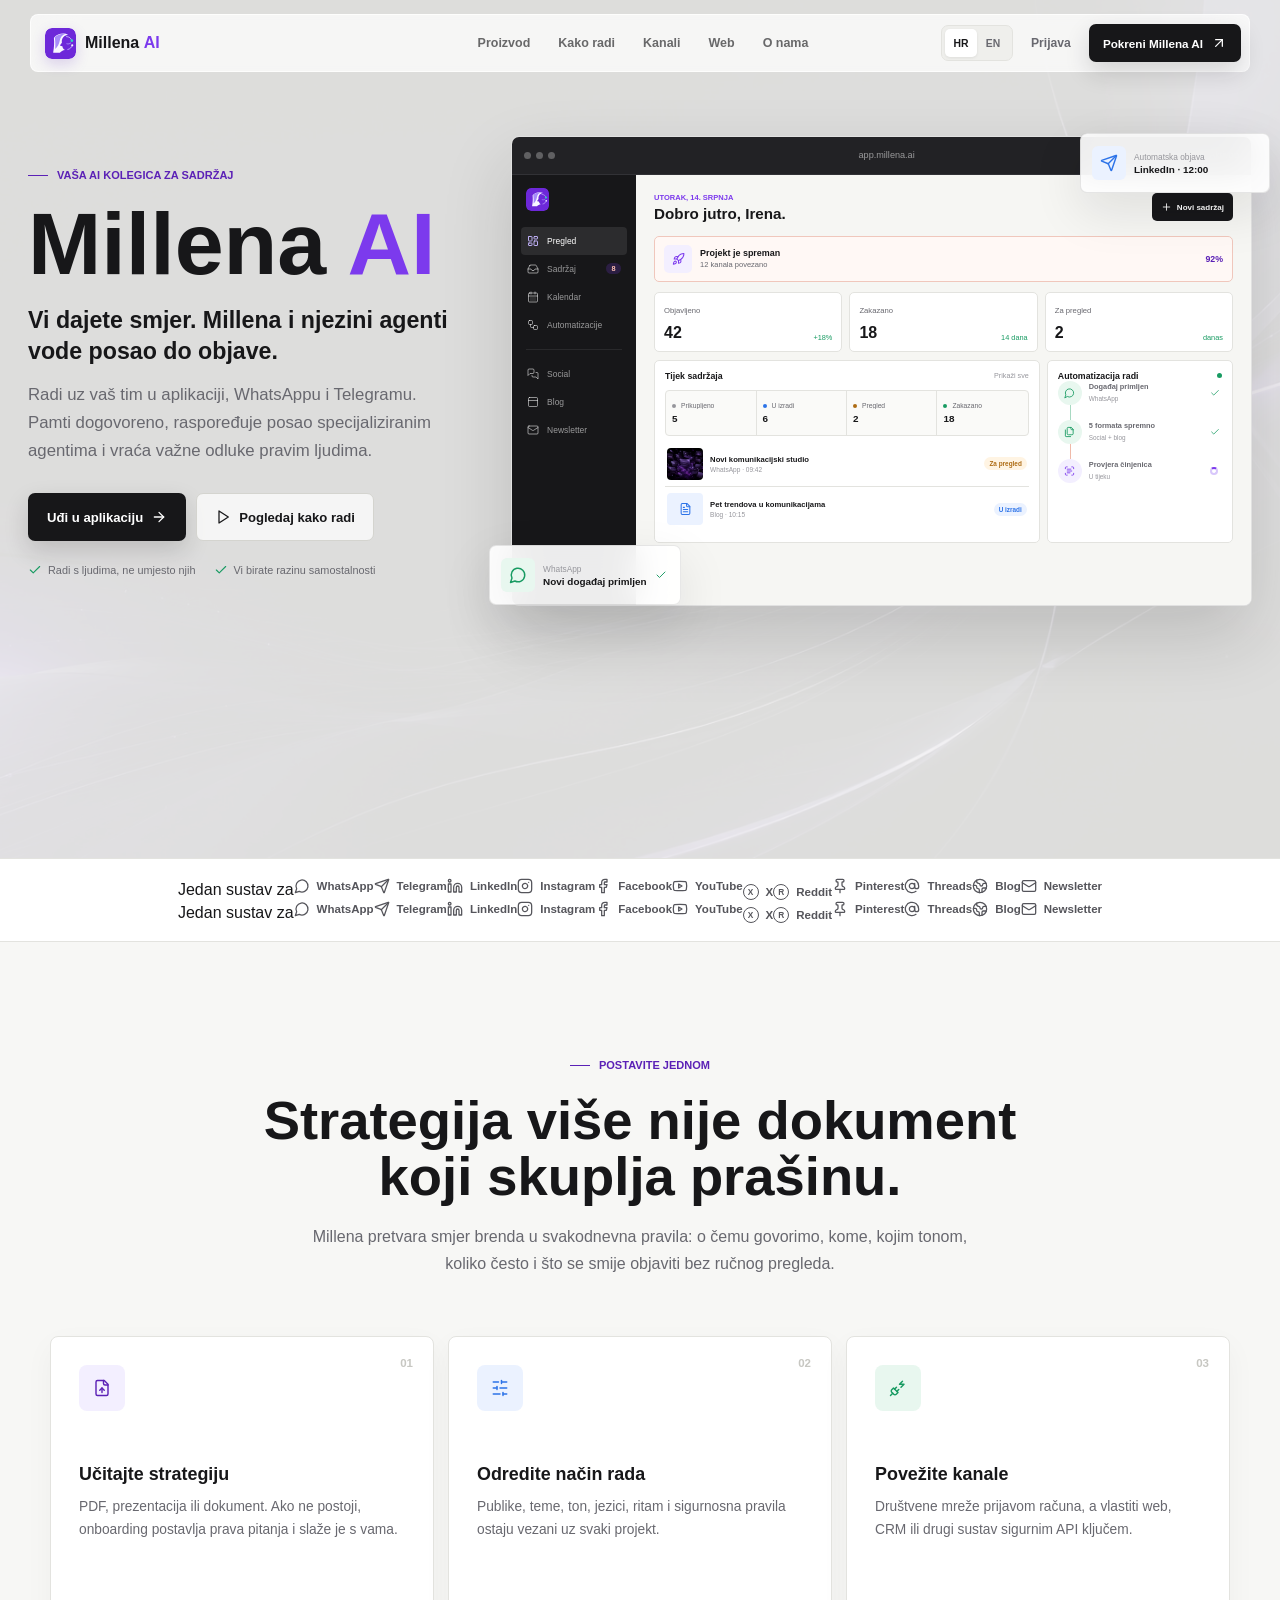
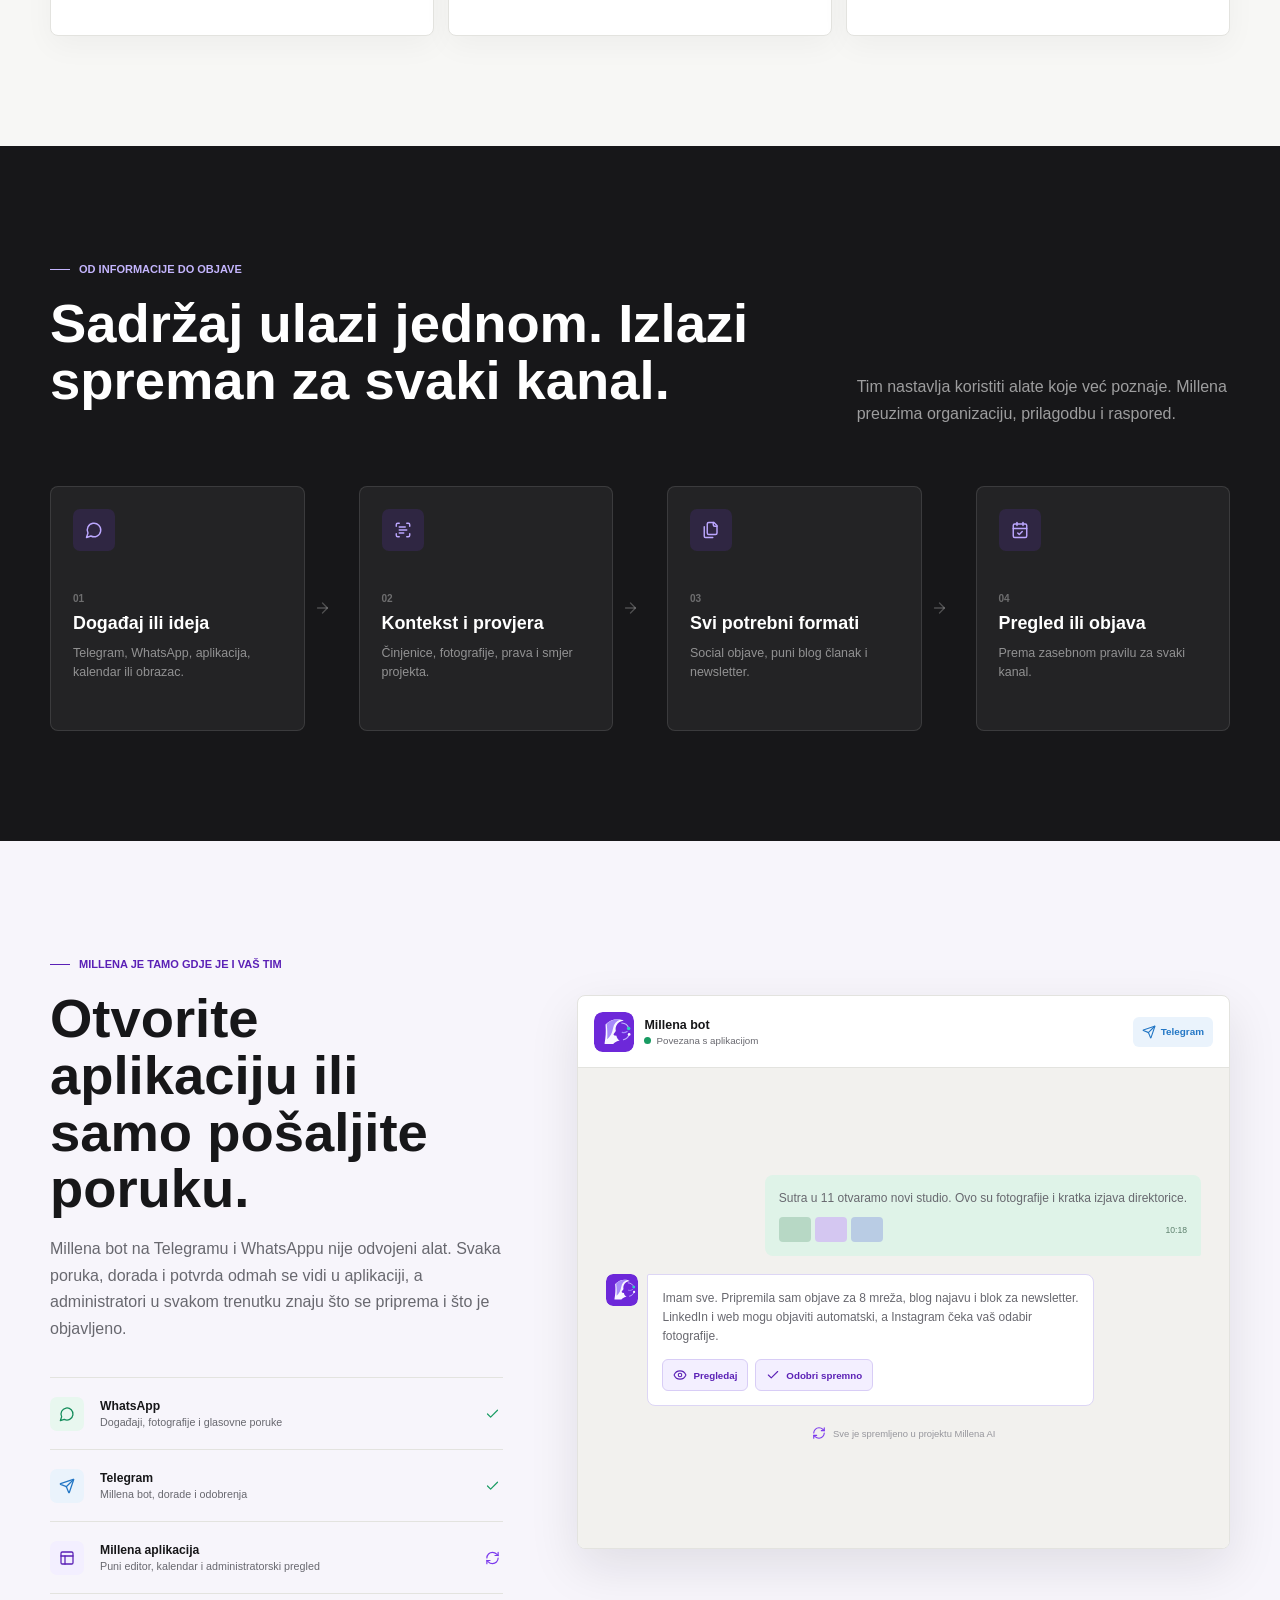
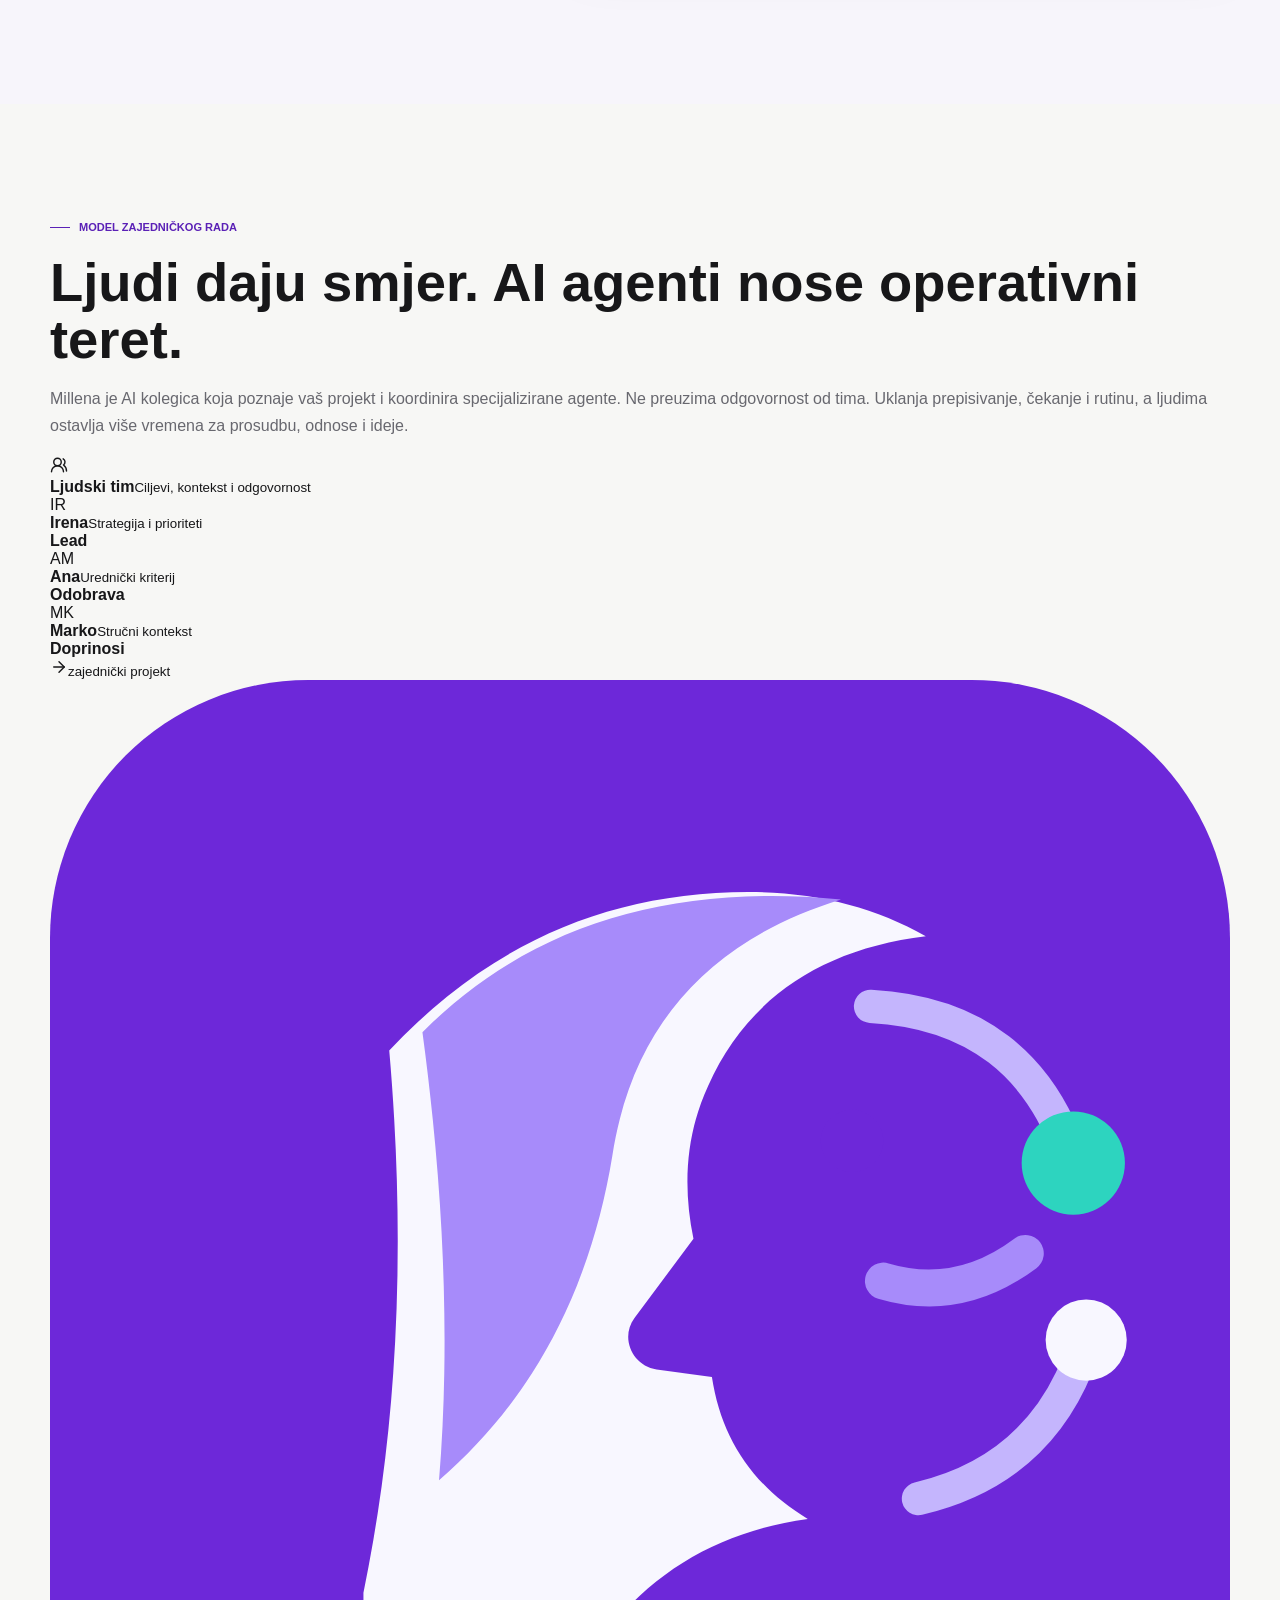
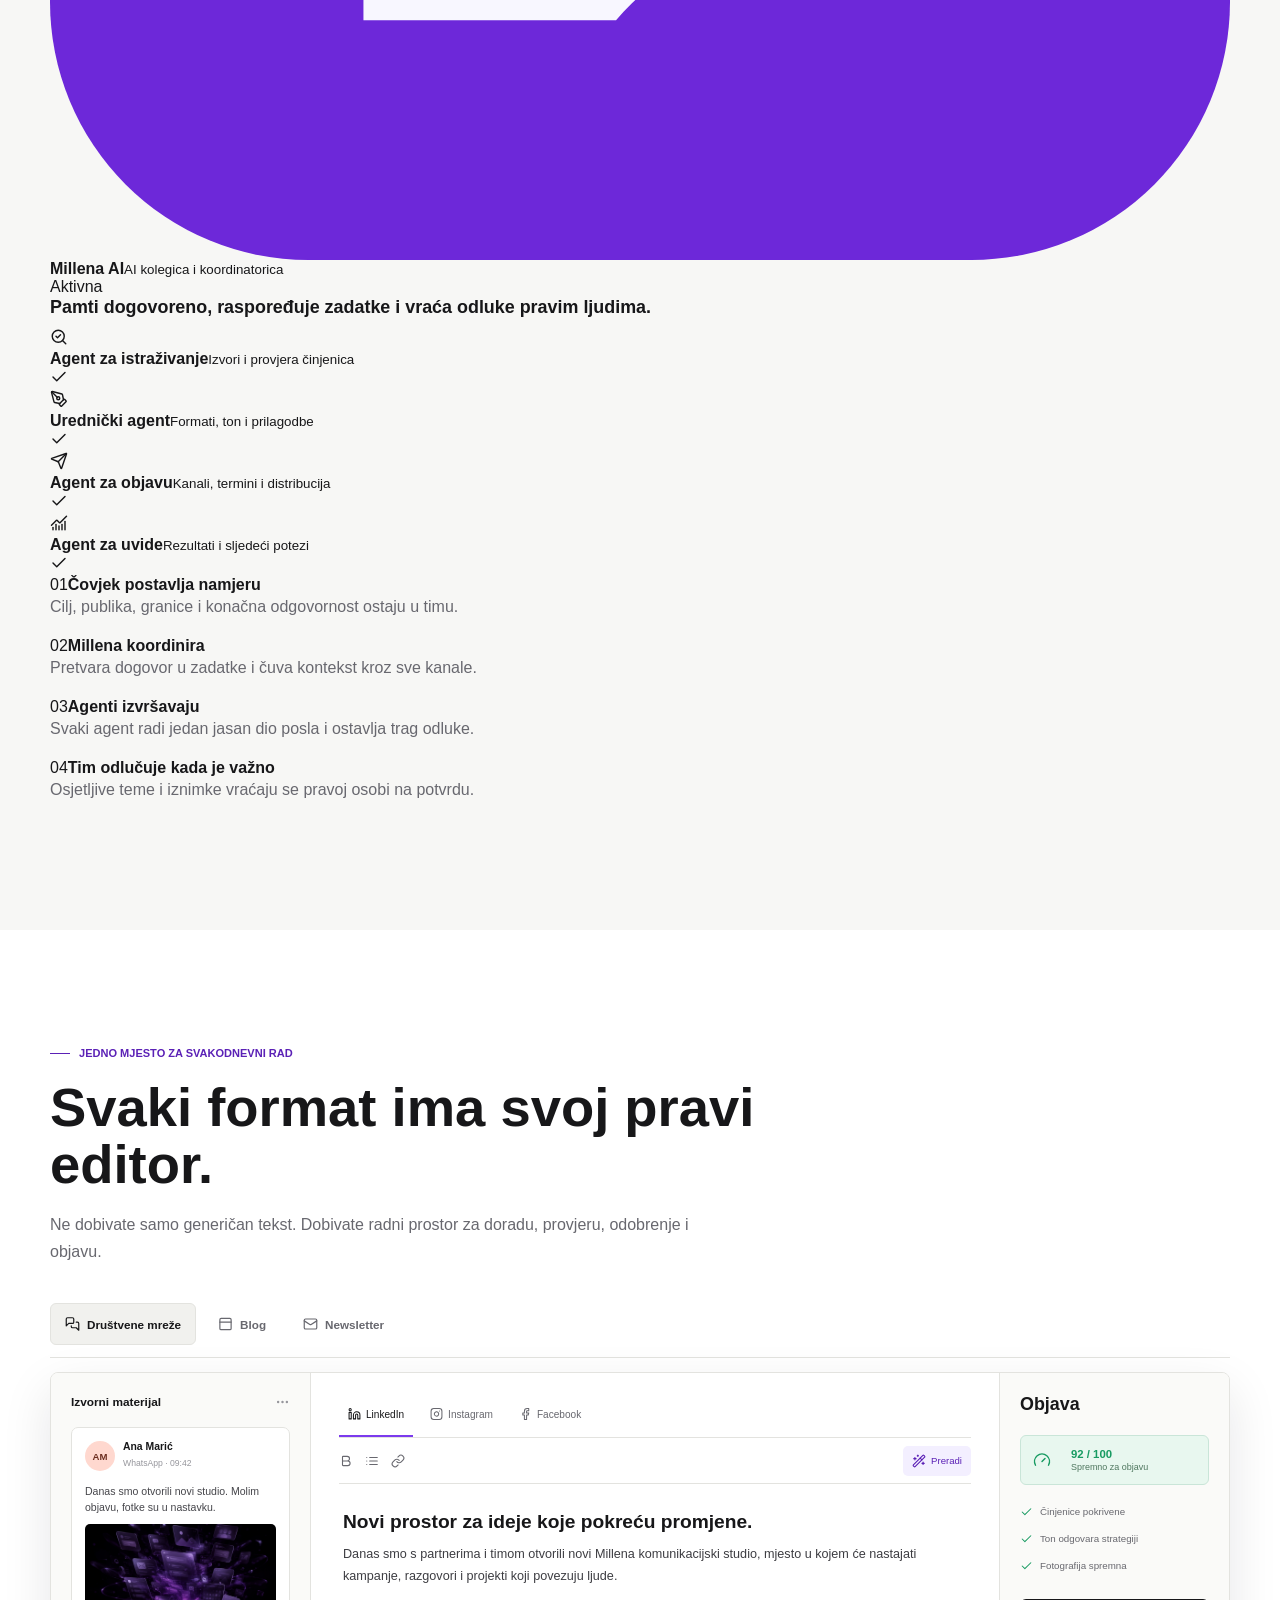
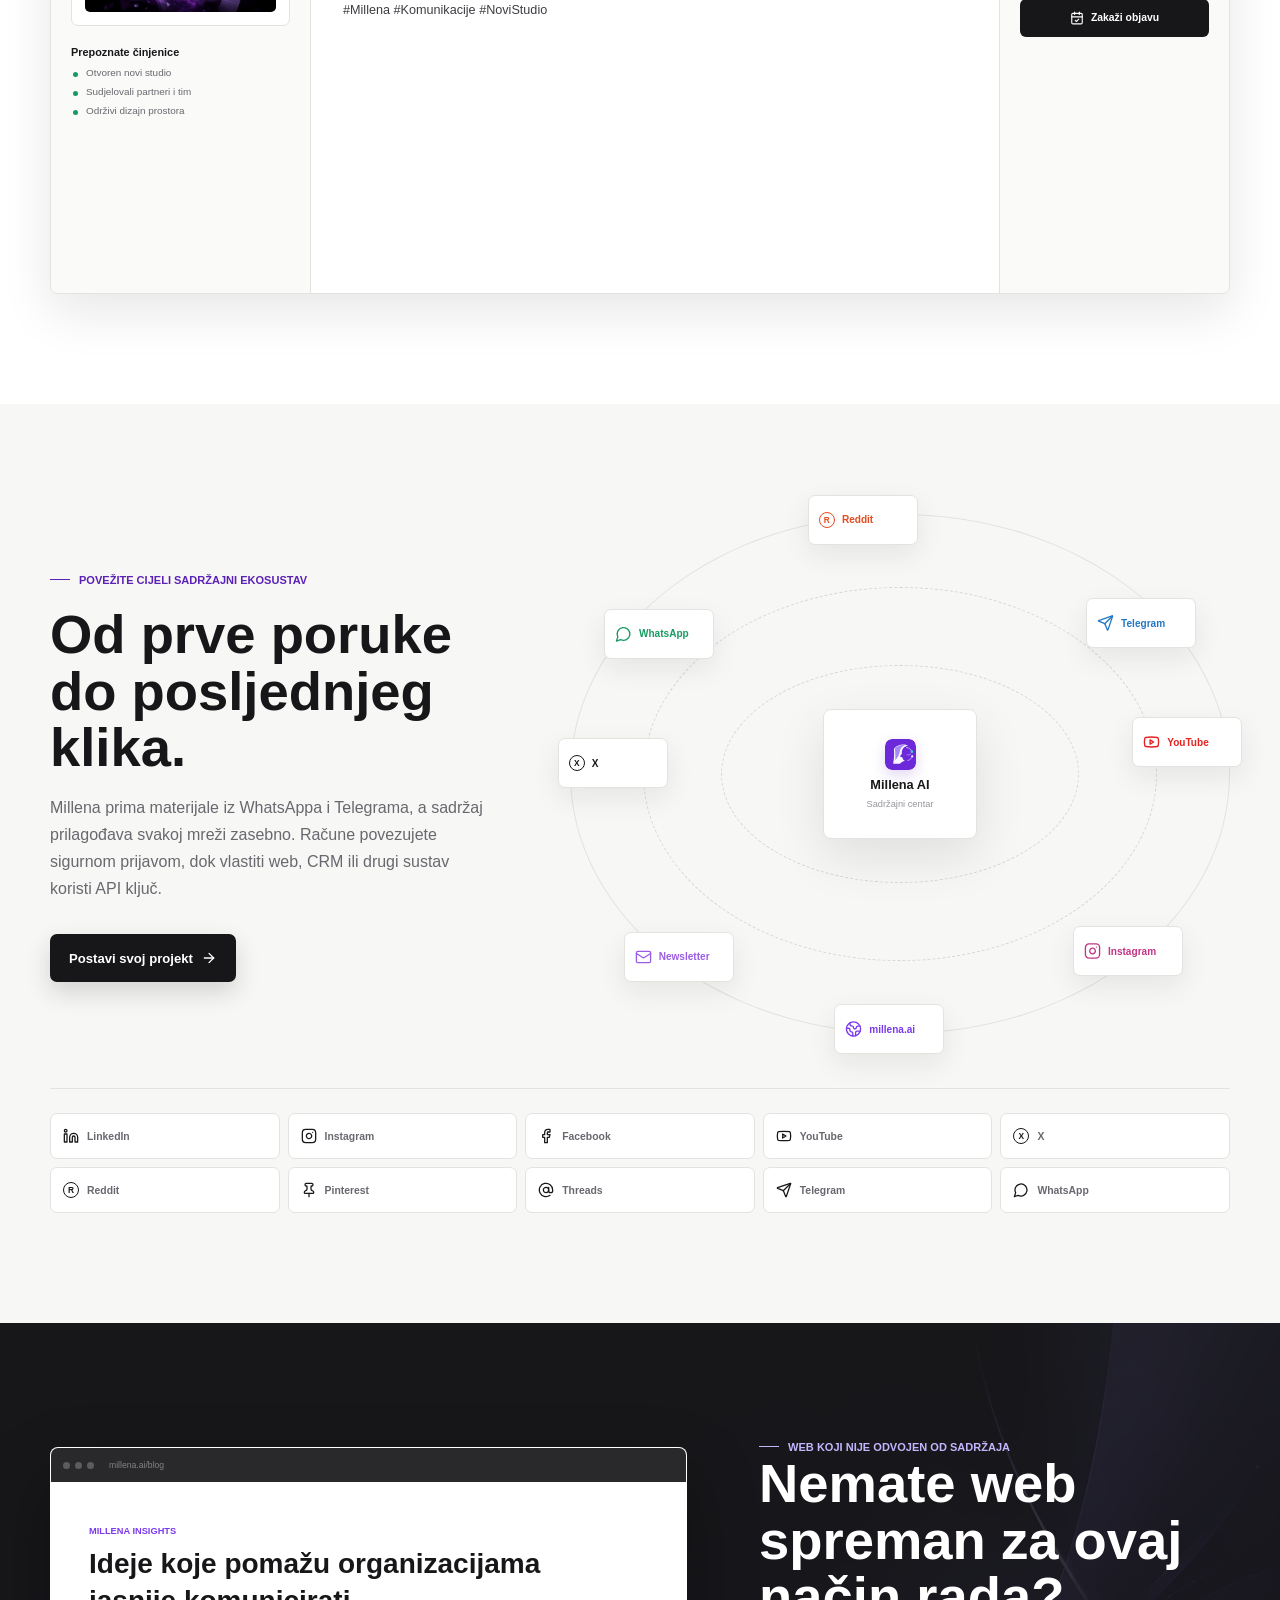
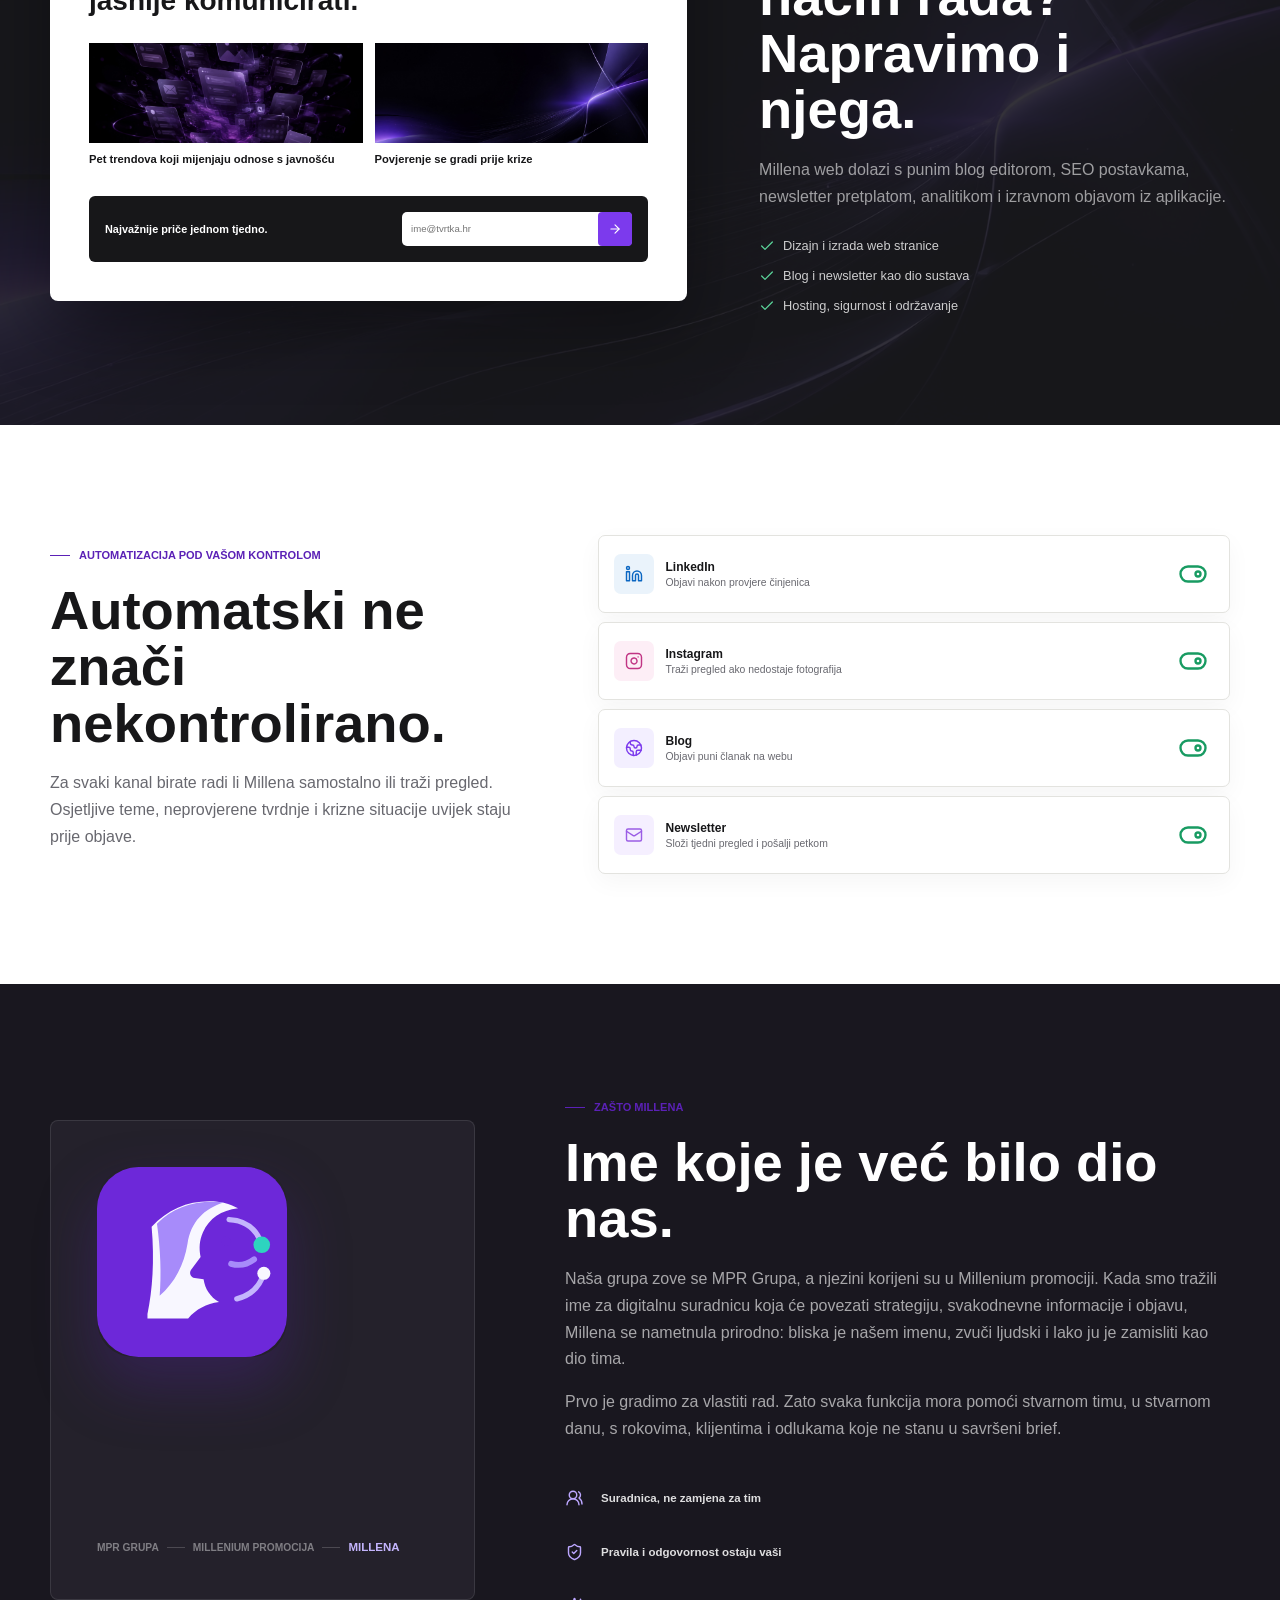
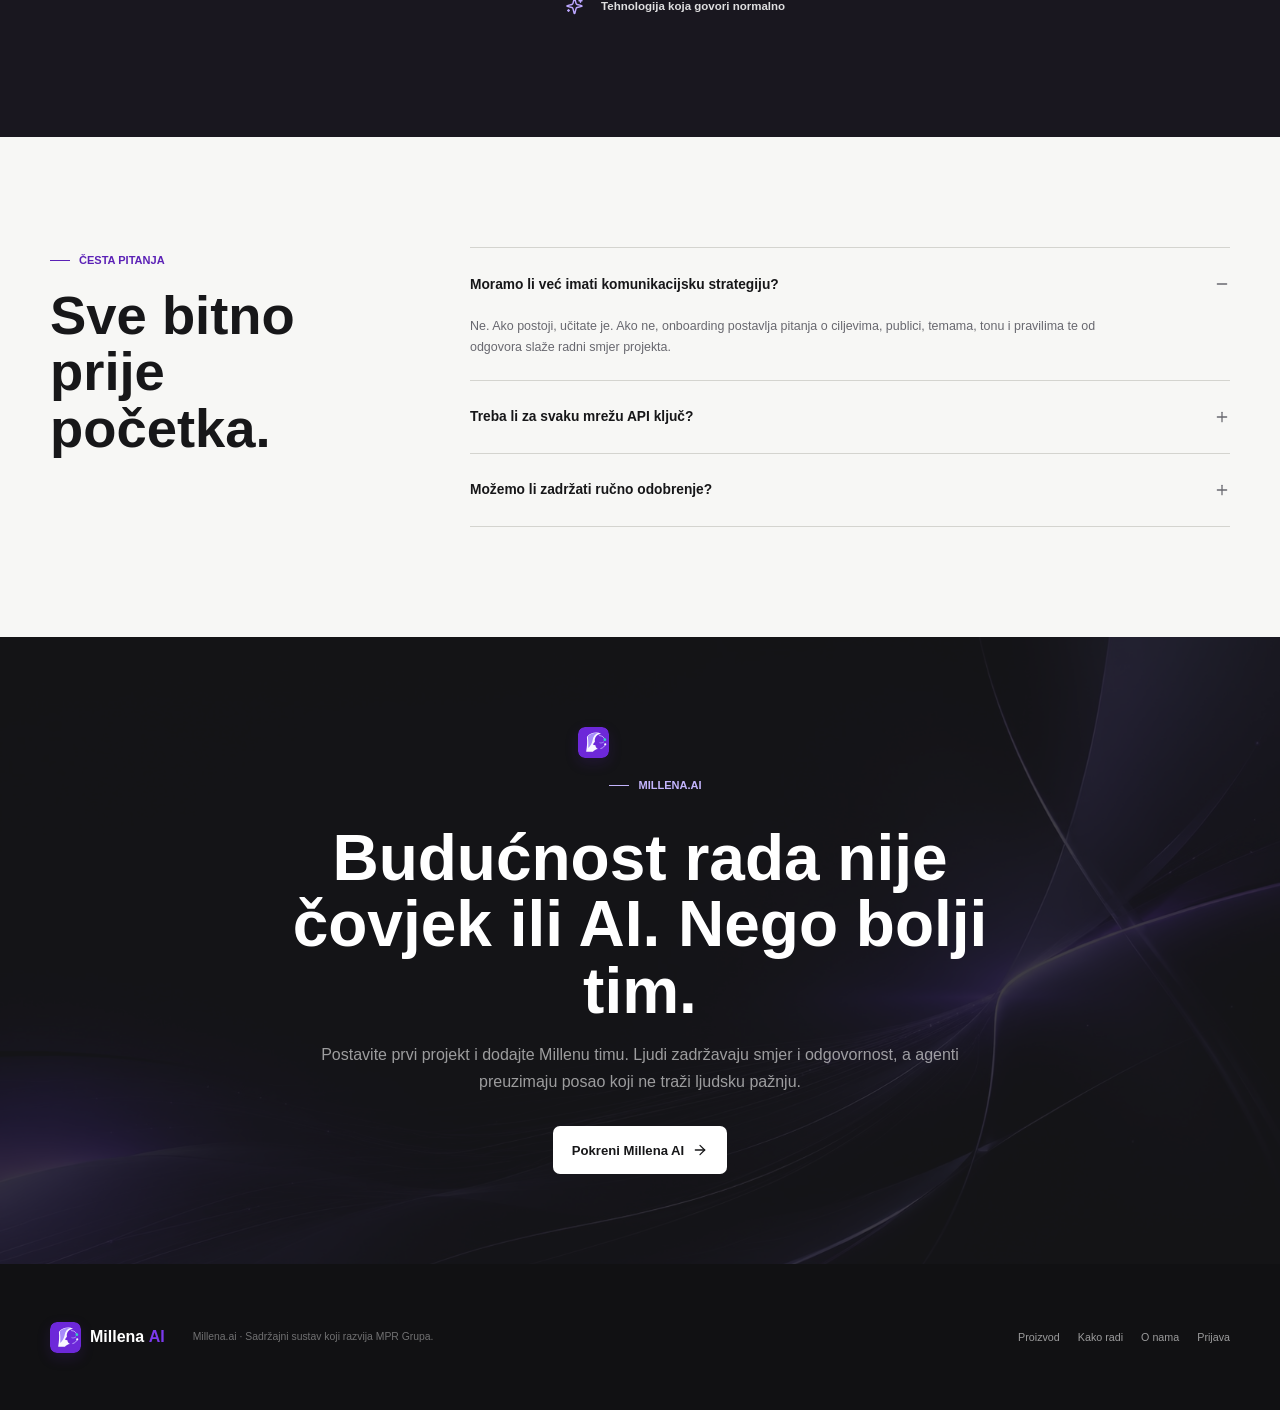
==== commit 95b8c33f: "Make Irena the project lead" ====
--- a/index.html
+++ b/index.html
@@ -79,7 +79,7 @@
                   <div class="mini-nav"><i data-lucide="mail"></i><span>Newsletter</span></div>
                 </aside>
                 <div class="mini-workspace">
-                  <div class="mini-top"><div><small data-hr="UTORAK, 14. SRPNJA" data-en="TUESDAY, JULY 14">UTORAK, 14. SRPNJA</small><strong data-hr="Dobro jutro, Ivane." data-en="Good morning, Ivan.">Dobro jutro, Ivane.</strong></div><button><i data-lucide="plus"></i><span data-hr="Novi sadržaj" data-en="New content">Novi sadržaj</span></button></div>
+                  <div class="mini-top"><div><small data-hr="UTORAK, 14. SRPNJA" data-en="TUESDAY, JULY 14">UTORAK, 14. SRPNJA</small><strong data-hr="Dobro jutro, Irena." data-en="Good morning, Irena.">Dobro jutro, Irena.</strong></div><button><i data-lucide="plus"></i><span data-hr="Novi sadržaj" data-en="New content">Novi sadržaj</span></button></div>
                   <div class="mini-setup"><span><i data-lucide="rocket"></i></span><div><strong data-hr="Projekt je spreman" data-en="Project is ready">Projekt je spreman</strong><small data-hr="12 kanala povezano" data-en="12 channels connected">12 kanala povezano</small></div><b>92%</b></div>
                   <div class="mini-stats"><article><small data-hr="Objavljeno" data-en="Published">Objavljeno</small><strong>42</strong><em>+18%</em></article><article><small data-hr="Zakazano" data-en="Scheduled">Zakazano</small><strong>18</strong><em data-hr="14 dana" data-en="14 days">14 dana</em></article><article><small data-hr="Za pregled" data-en="For review">Za pregled</small><strong>2</strong><em data-hr="danas" data-en="today">danas</em></article></div>
                   <div class="mini-grid">
@@ -174,7 +174,7 @@
           <div class="team-model reveal">
             <section class="team-people">
               <header><span><i data-lucide="users-round"></i></span><div><strong data-hr="Ljudski tim" data-en="Human team">Ljudski tim</strong><small data-hr="Ciljevi, kontekst i odgovornost" data-en="Goals, context and accountability">Ciljevi, kontekst i odgovornost</small></div></header>
-              <div class="team-member"><span class="person-avatar">IL</span><div><strong>Ivan</strong><small data-hr="Strategija i prioriteti" data-en="Strategy and priorities">Strategija i prioriteti</small></div><b data-hr="Vodi" data-en="Leads">Vodi</b></div>
+              <div class="team-member"><span class="person-avatar">IR</span><div><strong>Irena</strong><small data-hr="Strategija i prioriteti" data-en="Strategy and priorities">Strategija i prioriteti</small></div><b>Lead</b></div>
               <div class="team-member"><span class="person-avatar blue">AM</span><div><strong>Ana</strong><small data-hr="Urednički kriterij" data-en="Editorial judgment">Urednički kriterij</small></div><b data-hr="Odobrava" data-en="Approves">Odobrava</b></div>
               <div class="team-member"><span class="person-avatar amber">MK</span><div><strong>Marko</strong><small data-hr="Stručni kontekst" data-en="Subject context">Stručni kontekst</small></div><b data-hr="Doprinosi" data-en="Contributes">Doprinosi</b></div>
             </section>
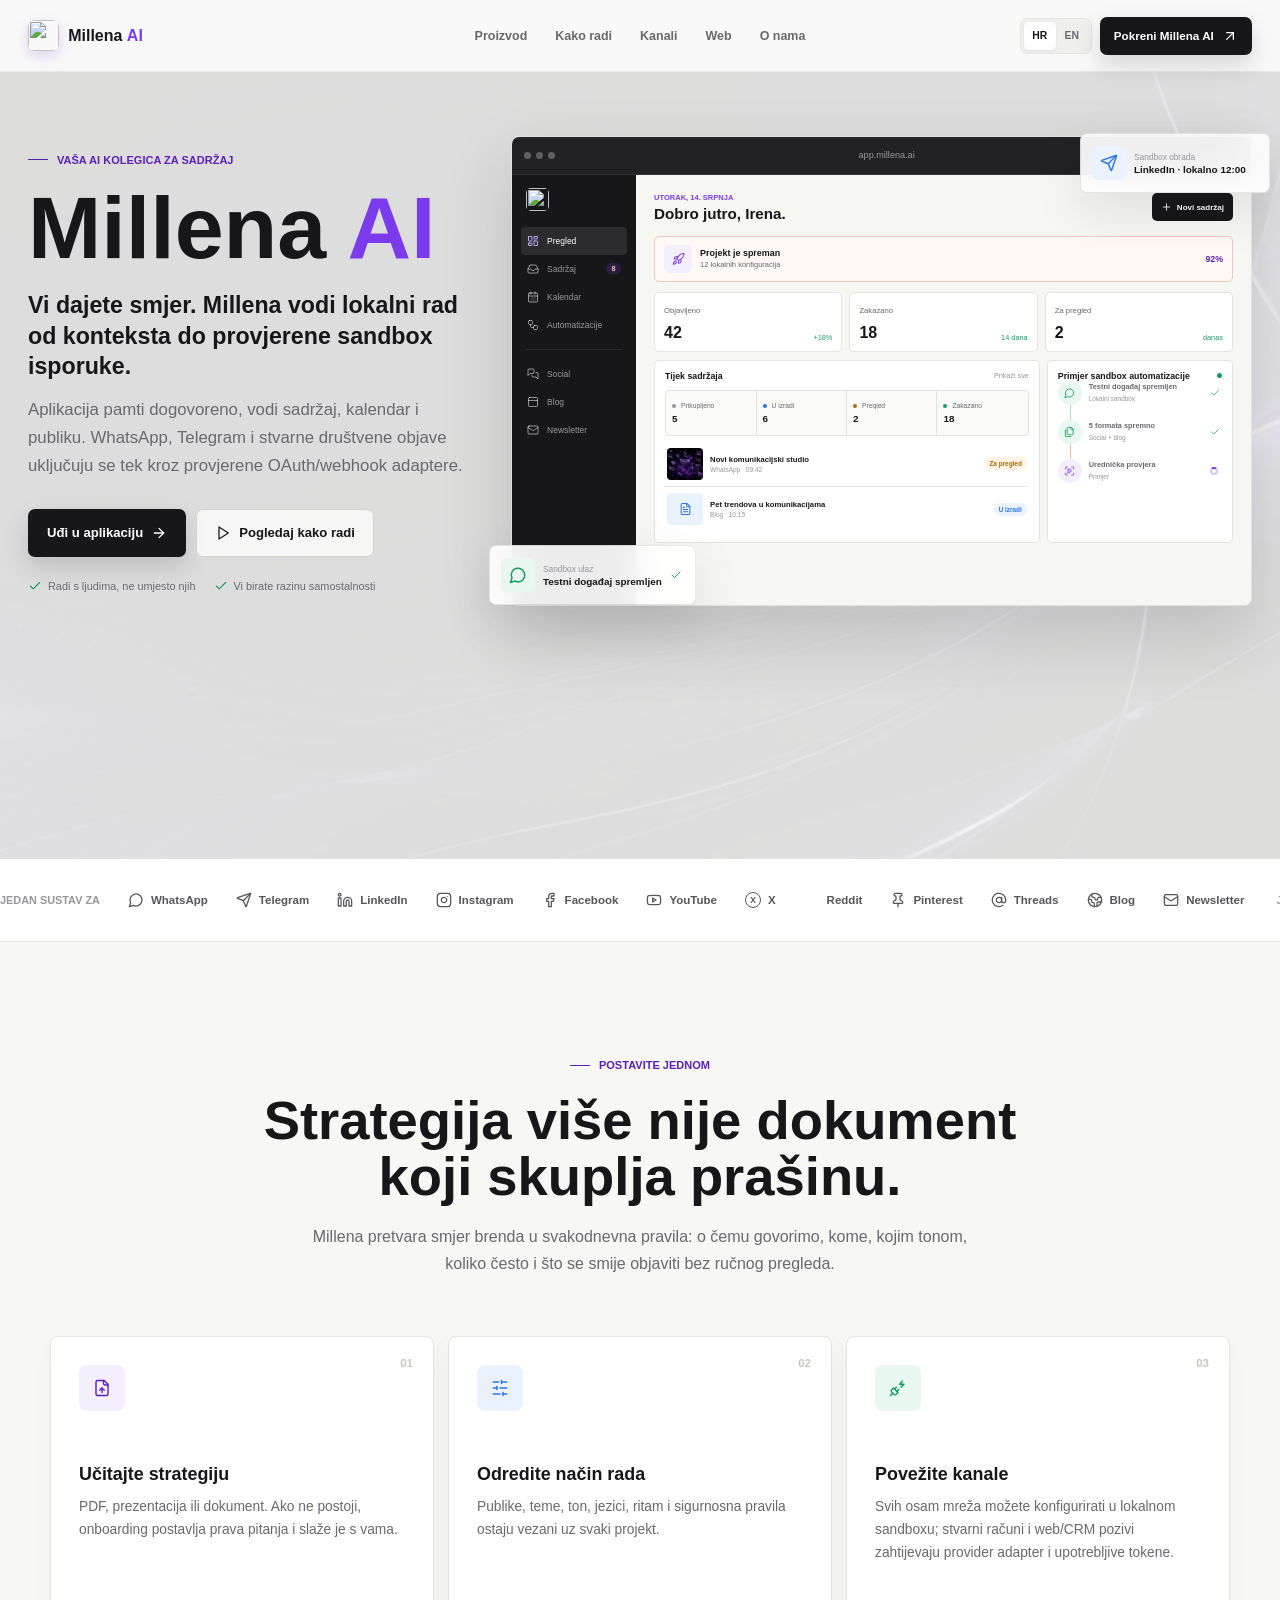
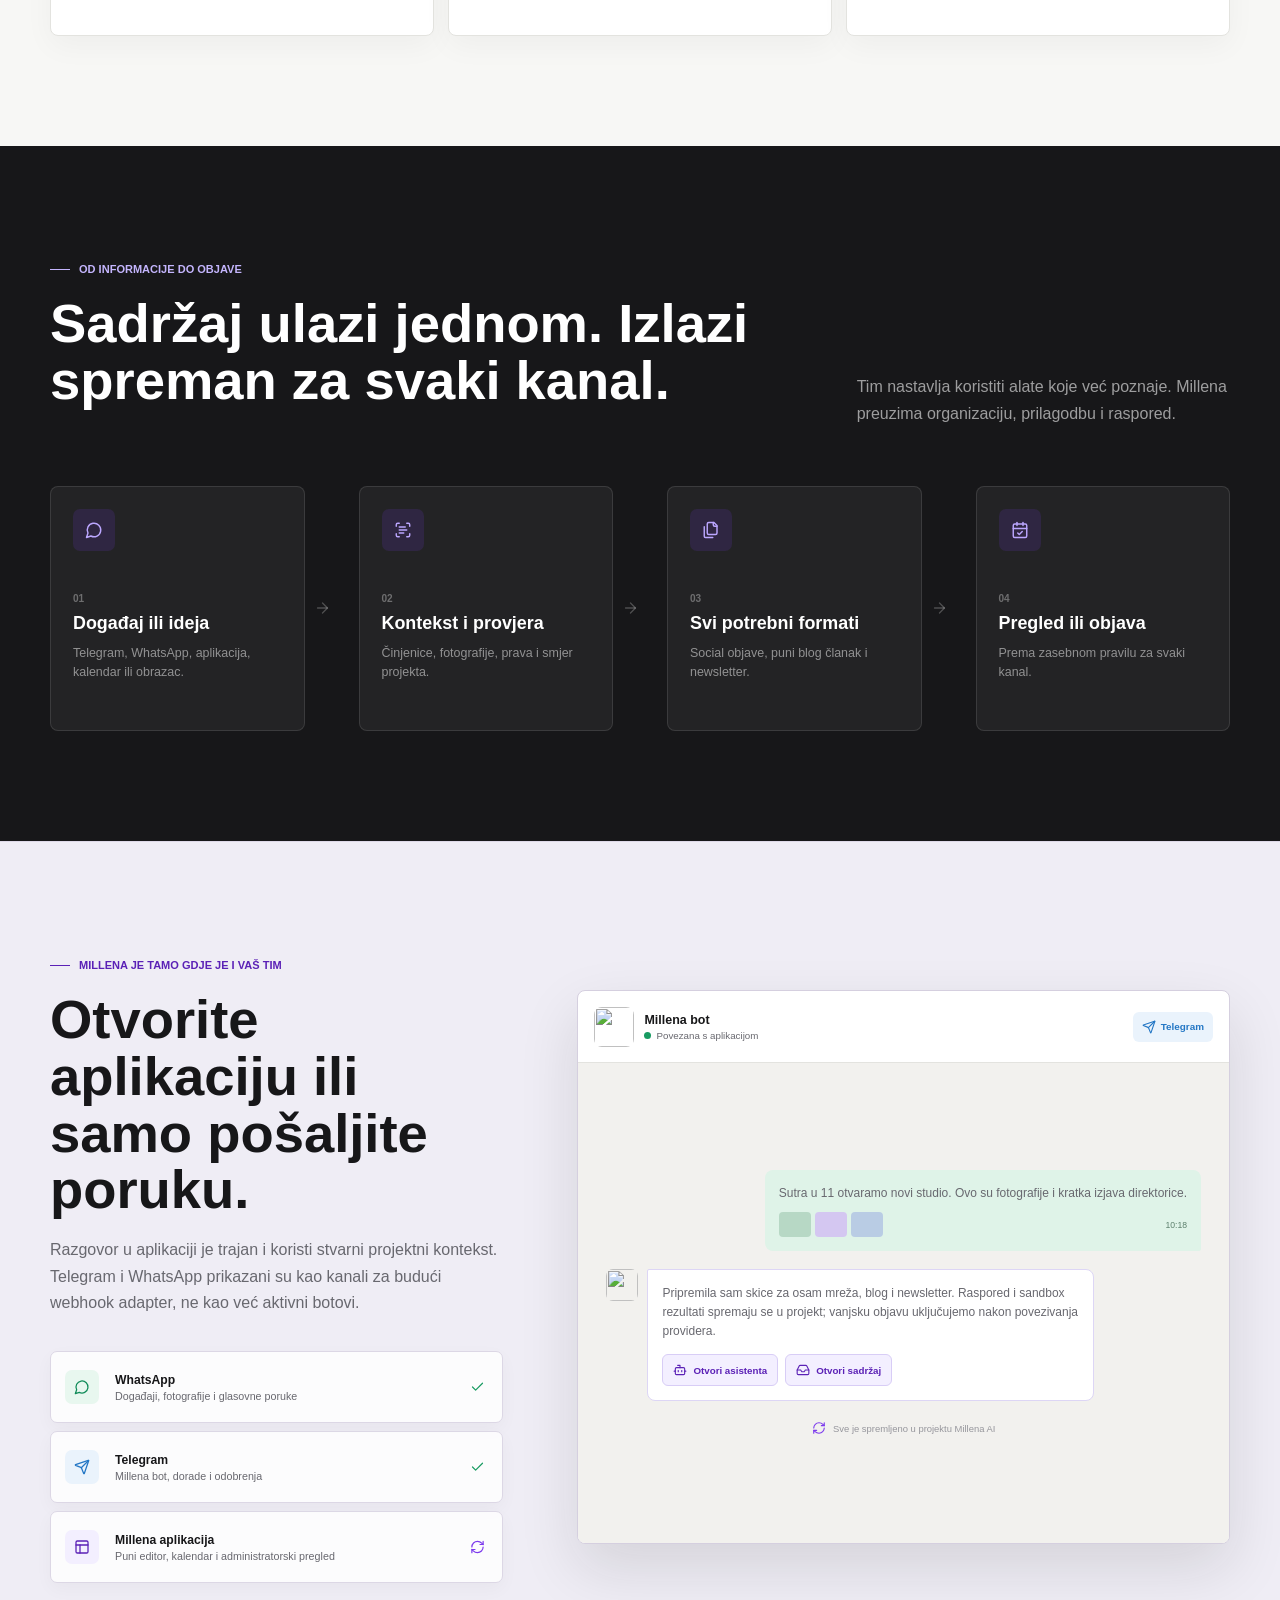
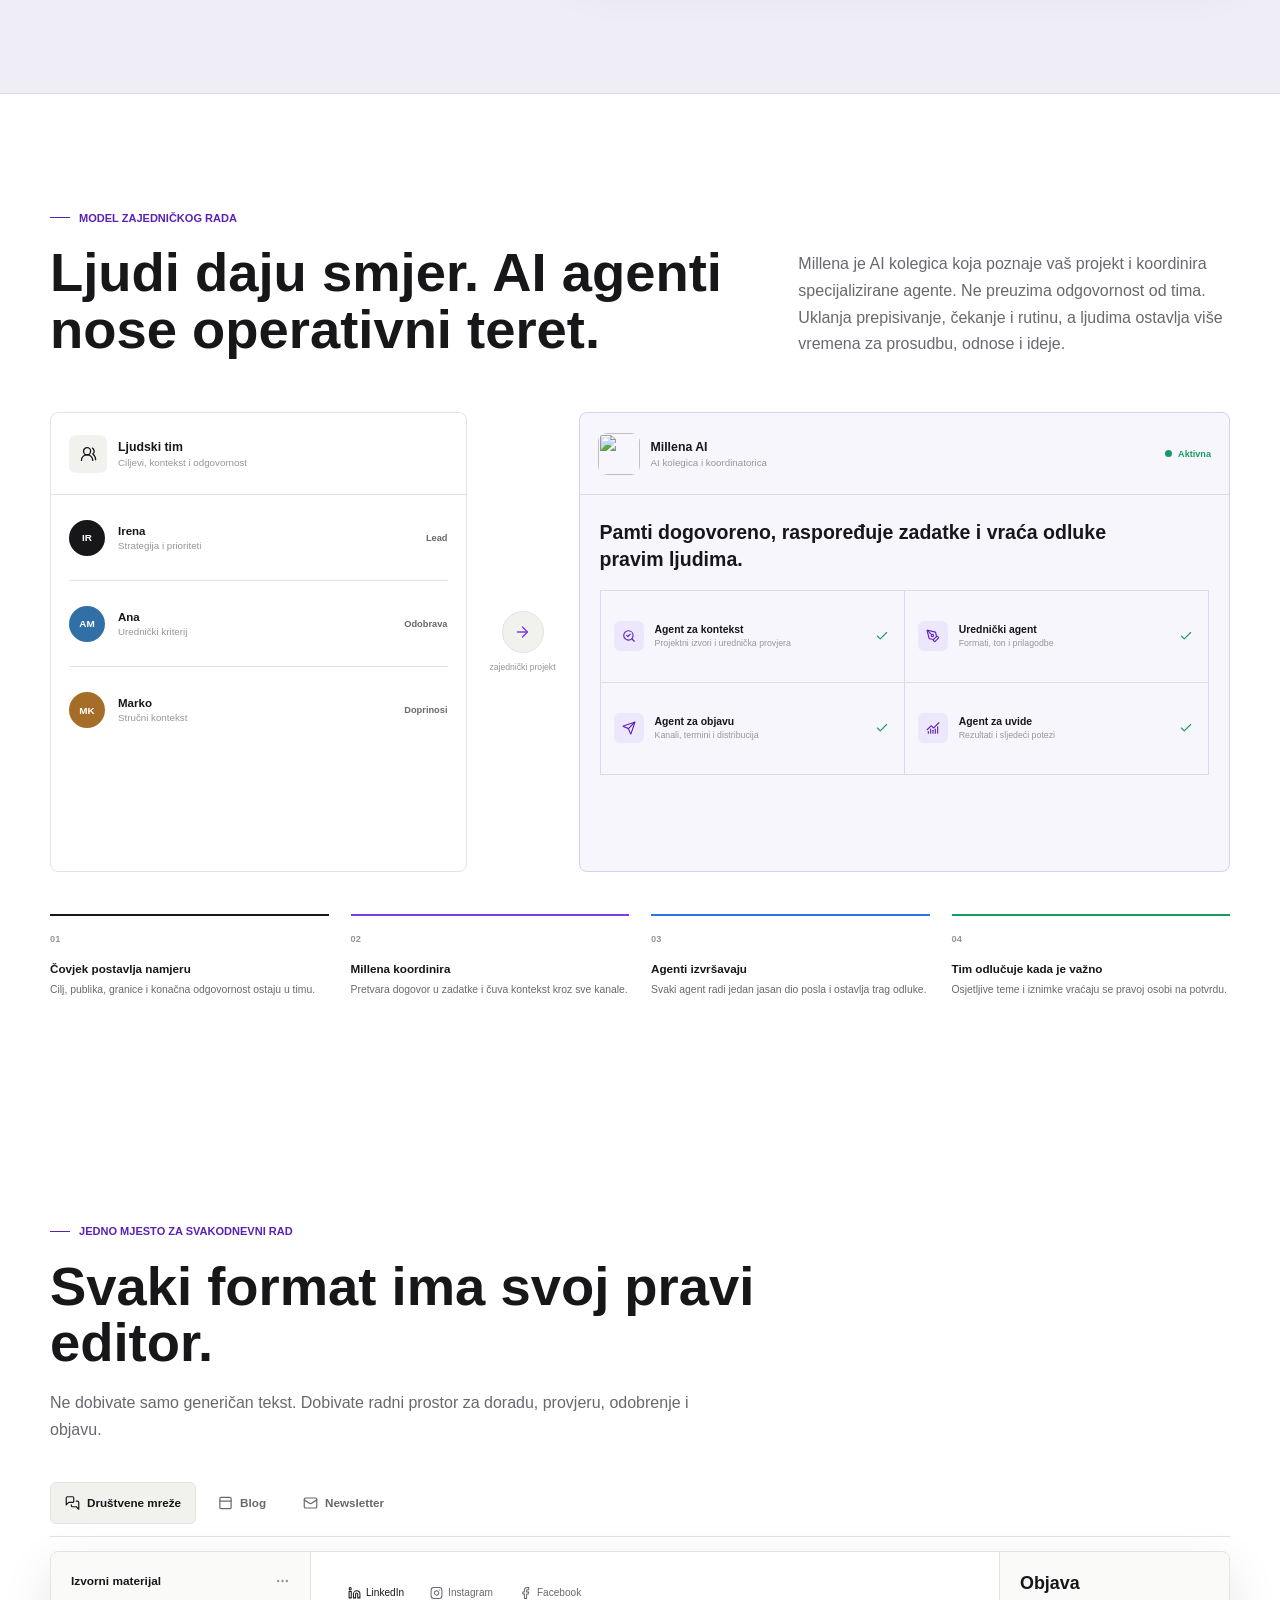
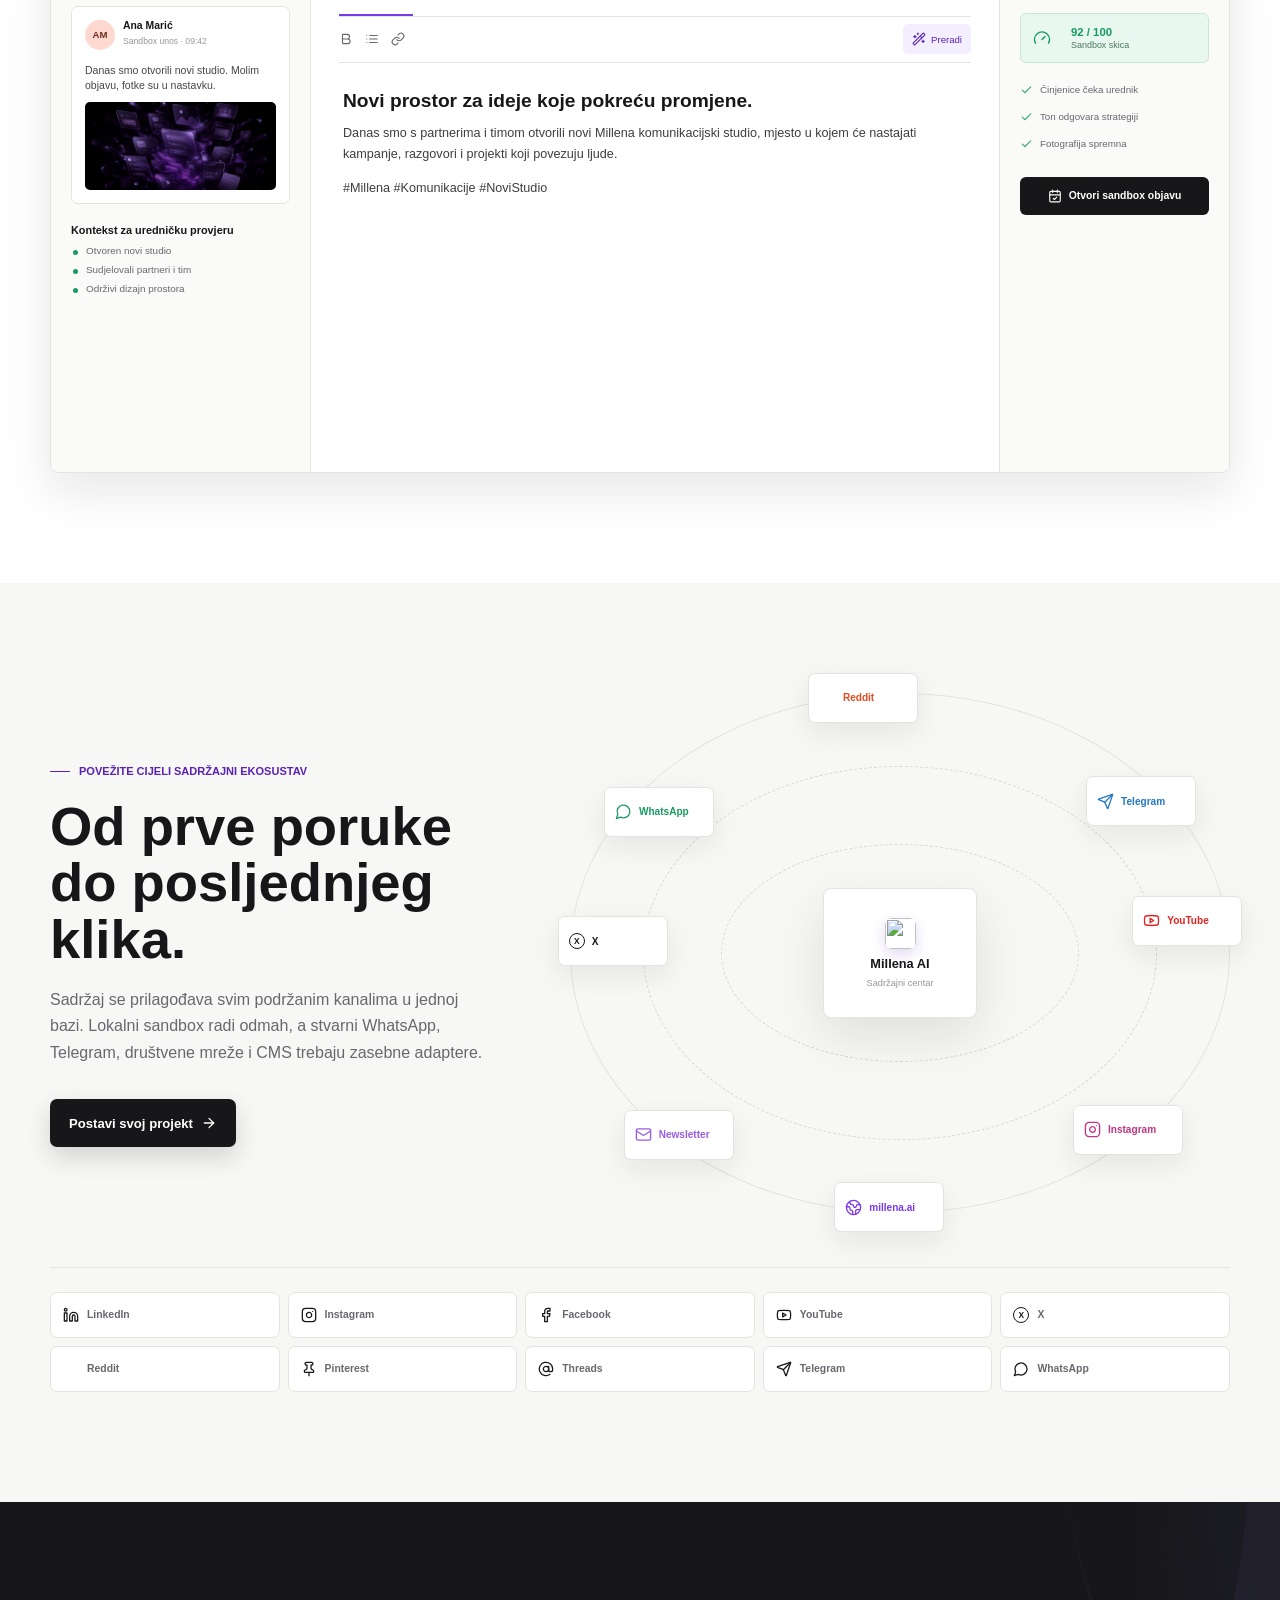
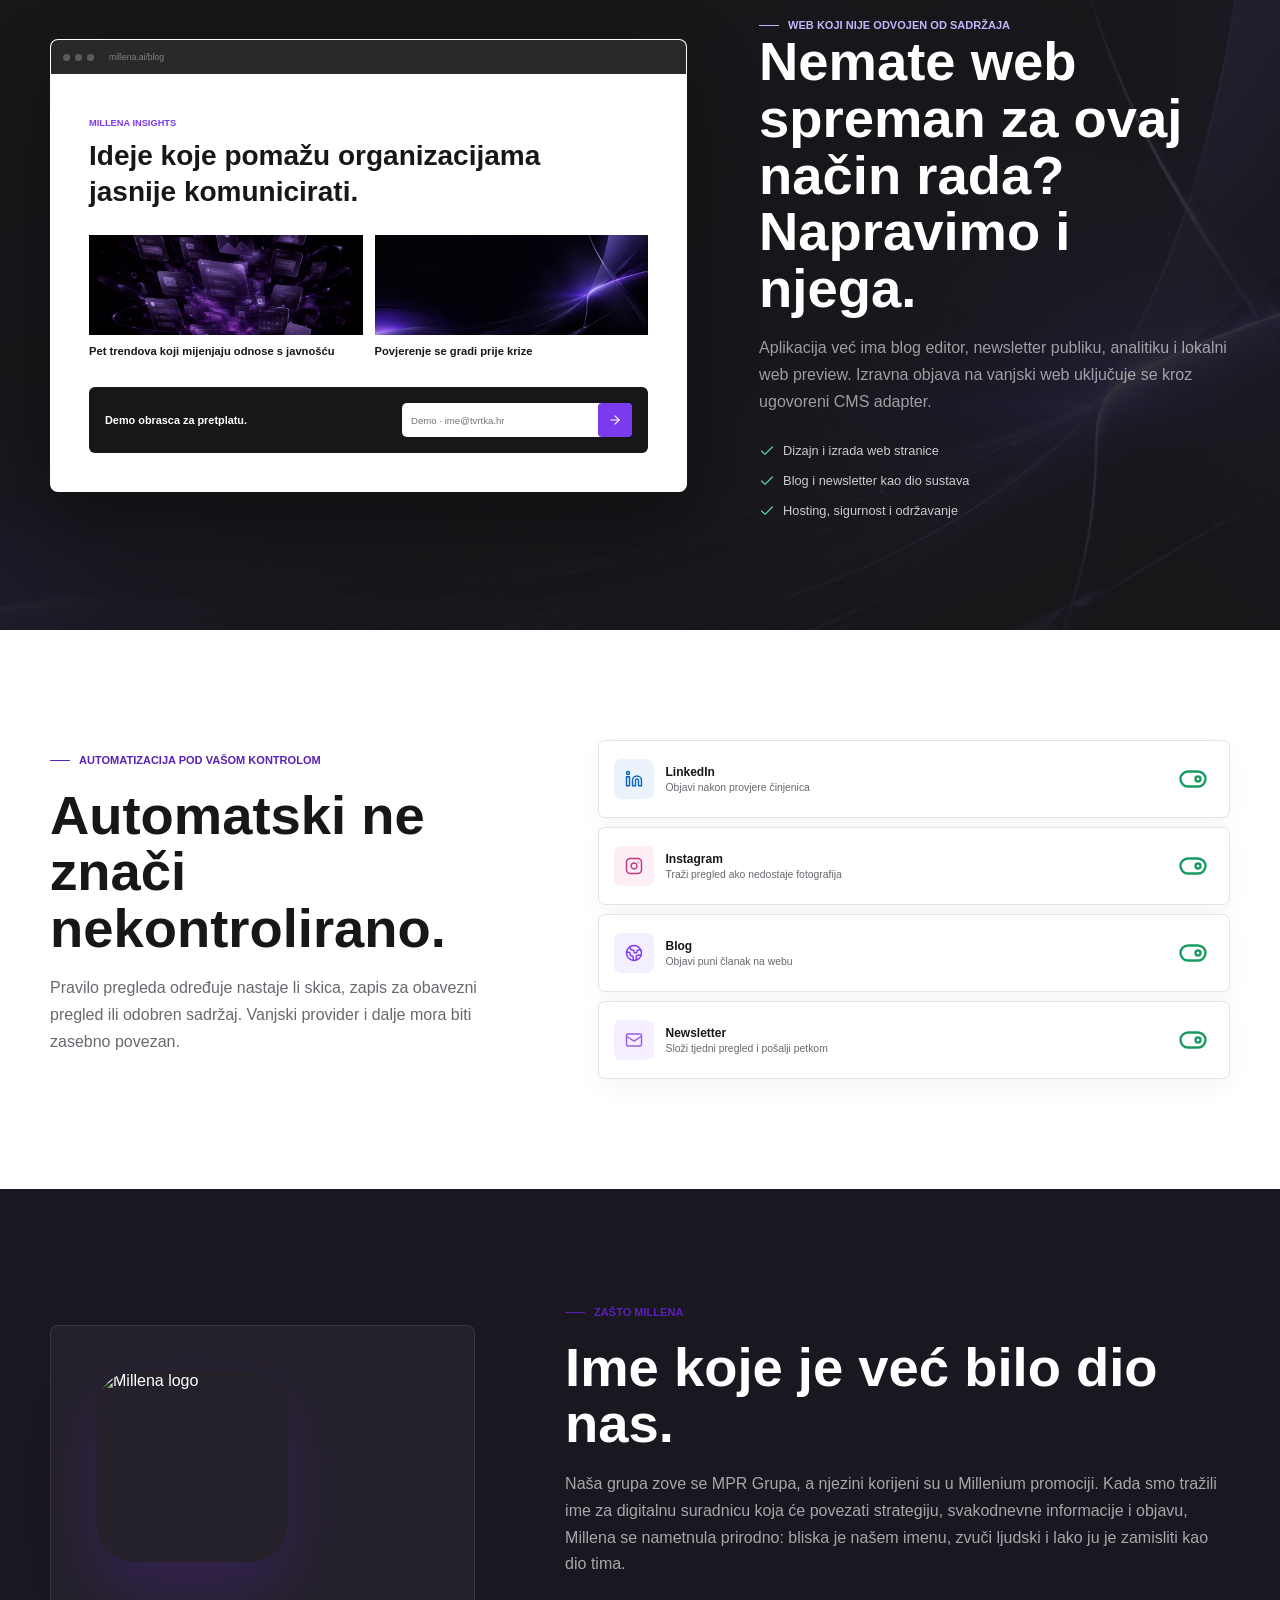
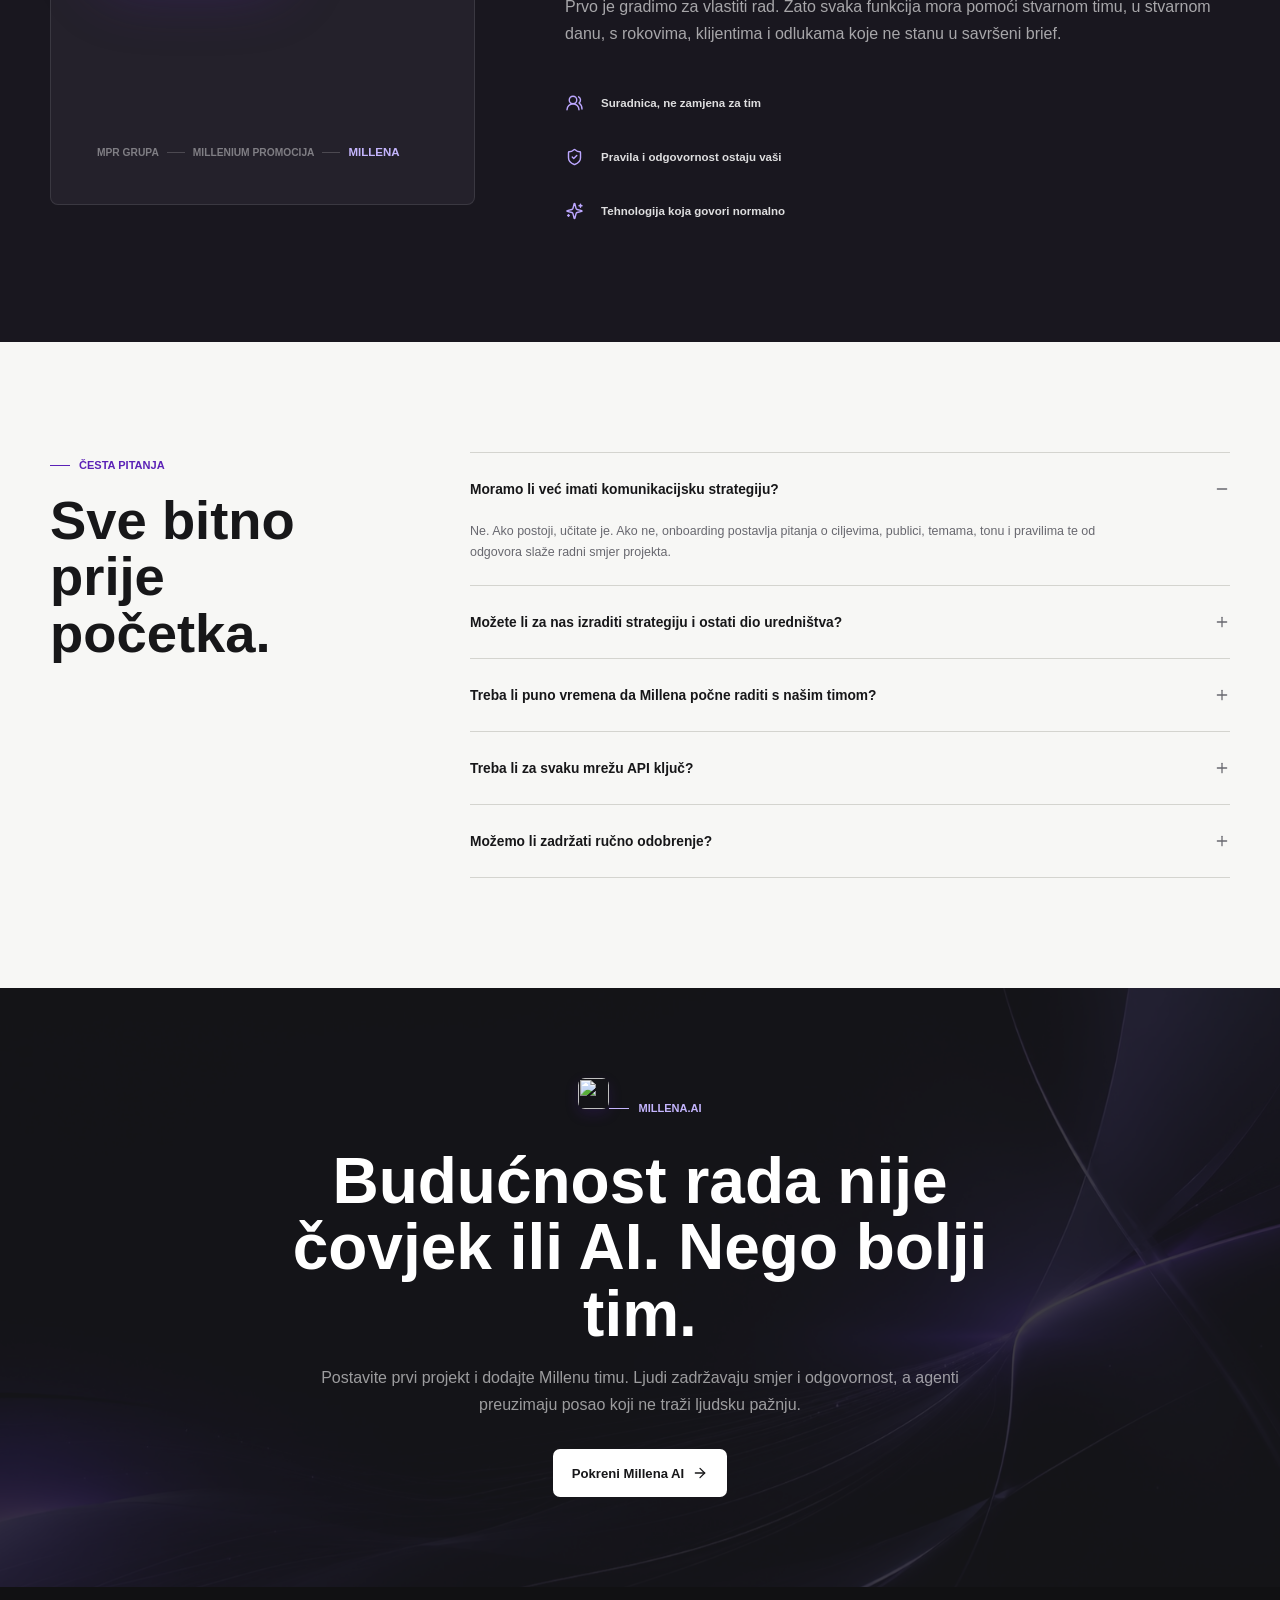
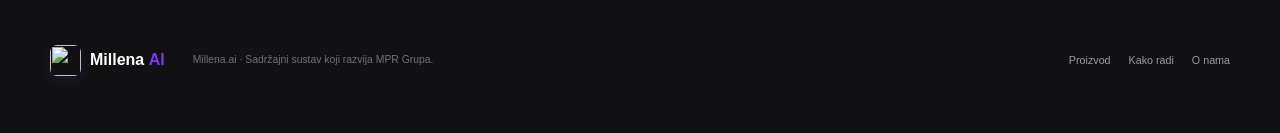
==== commit ef6d3906: "Add full-stack Millena backend" ====
--- a/index.html
+++ b/index.html
@@ -3,10 +3,10 @@
   <head>
     <meta charset="utf-8" />
     <meta name="viewport" content="width=device-width, initial-scale=1" />
-    <meta name="description" content="Millena AI vodi sadržaj od strategije i događaja do automatske objave na društvenim mrežama, blogu i newsletteru." />
+    <meta name="description" content="Millena AI lokalno povezuje strategiju, sadržaj, kalendar, publiku i sandbox kanale; vanjska objava uključuje se kroz provjerene provider adaptere." />
     <meta name="theme-color" content="#f7f7f5" />
-    <title>Millena AI | Sadržaj koji radi sam</title>
-    <link rel="icon" href="assets/millena-mark.svg" type="image/svg+xml" />
+    <title>Millena AI | Lokalni sadržajni workspace</title>
+    <link rel="icon" href="assets/millena-mark.png" type="image/png" />
     <link rel="stylesheet" href="site.css" />
   </head>
   <body class="marketing-page">
@@ -15,7 +15,7 @@
     <header class="site-header">
       <nav class="nav-shell" aria-label="Glavna navigacija" data-aria-hr="Glavna navigacija" data-aria-en="Primary navigation">
         <a class="site-brand" href="#top" aria-label="Millena AI početna">
-          <img class="brand-symbol" src="assets/millena-mark.svg" alt="" />
+          <img class="brand-symbol" src="assets/millena-mark.png" alt="" />
           <strong>Millena <b>AI</b></strong>
         </a>
         <button class="menu-button" type="button" aria-label="Otvori izbornik" data-aria-hr="Otvori izbornik" data-aria-en="Open menu">
@@ -33,7 +33,6 @@
             <button class="language-button active" type="button" data-lang="hr" aria-pressed="true">HR</button>
             <button class="language-button" type="button" data-lang="en" aria-pressed="false">EN</button>
           </div>
-          <a class="login-link" href="login.html" data-hr="Prijava" data-en="Sign in">Prijava</a>
           <a class="site-button dark compact" href="login.html"><span data-hr="Pokreni Millena AI" data-en="Start Millena AI">Pokreni Millena AI</span><i data-lucide="arrow-up-right"></i></a>
         </div>
       </nav>
@@ -68,7 +67,7 @@
               </div>
               <div class="window-body">
                 <aside class="mini-sidebar">
-                  <img class="mini-logo" src="assets/millena-mark.svg" alt="" />
+                  <img class="mini-logo" src="assets/millena-mark.png" alt="" />
                   <div class="mini-nav active"><i data-lucide="layout-dashboard"></i><span data-hr="Pregled" data-en="Overview">Pregled</span></div>
                   <div class="mini-nav"><i data-lucide="inbox"></i><span data-hr="Sadržaj" data-en="Content">Sadržaj</span><b>8</b></div>
                   <div class="mini-nav"><i data-lucide="calendar-days"></i><span data-hr="Kalendar" data-en="Calendar">Kalendar</span></div>
@@ -103,8 +102,8 @@
       <section class="channel-ribbon" aria-label="Podržani kanali">
         <div class="channel-marquee">
           <div class="channel-track">
-            <div class="channel-set"><span data-hr="Jedan sustav za" data-en="One system for">Jedan sustav za</span><strong><i data-lucide="message-circle"></i>WhatsApp</strong><strong><i data-lucide="send"></i>Telegram</strong><strong><i data-lucide="linkedin"></i>LinkedIn</strong><strong><i data-lucide="instagram"></i>Instagram</strong><strong><i data-lucide="facebook"></i>Facebook</strong><strong><i data-lucide="youtube"></i>YouTube</strong><strong><span class="network-letter">X</span>X</strong><strong><span class="network-letter">R</span>Reddit</strong><strong><i data-lucide="pin"></i>Pinterest</strong><strong><i data-lucide="at-sign"></i>Threads</strong><strong><i data-lucide="globe-2"></i>Blog</strong><strong><i data-lucide="mail"></i>Newsletter</strong></div>
-            <div class="channel-set" aria-hidden="true"><span data-hr="Jedan sustav za" data-en="One system for">Jedan sustav za</span><strong><i data-lucide="message-circle"></i>WhatsApp</strong><strong><i data-lucide="send"></i>Telegram</strong><strong><i data-lucide="linkedin"></i>LinkedIn</strong><strong><i data-lucide="instagram"></i>Instagram</strong><strong><i data-lucide="facebook"></i>Facebook</strong><strong><i data-lucide="youtube"></i>YouTube</strong><strong><span class="network-letter">X</span>X</strong><strong><span class="network-letter">R</span>Reddit</strong><strong><i data-lucide="pin"></i>Pinterest</strong><strong><i data-lucide="at-sign"></i>Threads</strong><strong><i data-lucide="globe-2"></i>Blog</strong><strong><i data-lucide="mail"></i>Newsletter</strong></div>
+            <div class="channel-set"><span data-hr="Jedan sustav za" data-en="One system for">Jedan sustav za</span><strong><i data-lucide="message-circle"></i>WhatsApp</strong><strong><i data-lucide="send"></i>Telegram</strong><strong><i data-lucide="linkedin"></i>LinkedIn</strong><strong><i data-lucide="instagram"></i>Instagram</strong><strong><i data-lucide="facebook"></i>Facebook</strong><strong><i data-lucide="youtube"></i>YouTube</strong><strong><span class="network-letter">X</span>X</strong><strong><img class="reddit-mark" src="assets/reddit-mark.svg" alt="" />Reddit</strong><strong><i data-lucide="pin"></i>Pinterest</strong><strong><i data-lucide="at-sign"></i>Threads</strong><strong><i data-lucide="globe-2"></i>Blog</strong><strong><i data-lucide="mail"></i>Newsletter</strong></div>
+            <div class="channel-set" aria-hidden="true"><span data-hr="Jedan sustav za" data-en="One system for">Jedan sustav za</span><strong><i data-lucide="message-circle"></i>WhatsApp</strong><strong><i data-lucide="send"></i>Telegram</strong><strong><i data-lucide="linkedin"></i>LinkedIn</strong><strong><i data-lucide="instagram"></i>Instagram</strong><strong><i data-lucide="facebook"></i>Facebook</strong><strong><i data-lucide="youtube"></i>YouTube</strong><strong><span class="network-letter">X</span>X</strong><strong><img class="reddit-mark" src="assets/reddit-mark.svg" alt="" />Reddit</strong><strong><i data-lucide="pin"></i>Pinterest</strong><strong><i data-lucide="at-sign"></i>Threads</strong><strong><i data-lucide="globe-2"></i>Blog</strong><strong><i data-lucide="mail"></i>Newsletter</strong></div>
           </div>
         </div>
       </section>
@@ -155,10 +154,10 @@
             </div>
           </div>
           <div class="companion-demo reveal">
-            <header><div><img src="assets/millena-mark.svg" alt="" /><span><strong>Millena bot</strong><small><i></i><span data-hr="Povezana s aplikacijom" data-en="Synced with the app">Povezana s aplikacijom</span></small></span></div><span class="telegram-badge"><i data-lucide="send"></i>Telegram</span></header>
+            <header><div><img src="assets/millena-mark.png" alt="" /><span><strong>Millena bot</strong><small><i></i><span data-hr="Povezana s aplikacijom" data-en="Synced with the app">Povezana s aplikacijom</span></small></span></div><span class="telegram-badge"><i data-lucide="send"></i>Telegram</span></header>
             <div class="bot-thread">
               <div class="bot-message user"><p data-hr="Sutra u 11 otvaramo novi studio. Ovo su fotografije i kratka izjava direktorice." data-en="Tomorrow at 11 we are opening the new studio. Here are the photos and a short statement from the director.">Sutra u 11 otvaramo novi studio. Ovo su fotografije i kratka izjava direktorice.</p><div><span></span><span></span><span></span><small>10:18</small></div></div>
-              <div class="bot-message millena"><img src="assets/millena-mark.svg" alt="" /><div><p data-hr="Imam sve. Pripremila sam objave za 8 mreža, blog najavu i blok za newsletter. LinkedIn i web mogu objaviti automatski, a Instagram čeka vaš odabir fotografije." data-en="I have everything. I prepared posts for 8 networks, a blog announcement and a newsletter block. LinkedIn and the website can publish automatically, while Instagram is waiting for your image selection.">Imam sve. Pripremila sam objave za 8 mreža, blog najavu i blok za newsletter. LinkedIn i web mogu objaviti automatski, a Instagram čeka vaš odabir fotografije.</p><div class="bot-actions"><button type="button"><i data-lucide="eye"></i><span data-hr="Pregledaj" data-en="Review">Pregledaj</span></button><button type="button"><i data-lucide="check"></i><span data-hr="Odobri spremno" data-en="Approve ready items">Odobri spremno</span></button></div></div></div>
+              <div class="bot-message millena"><img src="assets/millena-mark.png" alt="" /><div><p data-hr="Imam sve. U lokalnom demo projektu pripremila sam formate za društvene mreže, blog i newsletter. Otvorite asistenta za kontekst ili bazu sadržaja za uređivanje i odobravanje pojedinih zapisa." data-en="Everything is ready in the local demo project: social, blog, and newsletter formats. Open the assistant for context or the content database to edit and approve individual entries.">Imam sve. U lokalnom demo projektu pripremila sam formate za društvene mreže, blog i newsletter. Otvorite asistenta za kontekst ili bazu sadržaja za uređivanje i odobravanje pojedinih zapisa.</p><div class="bot-actions"><button type="button"><i data-lucide="bot"></i><span data-hr="Otvori asistenta" data-en="Open assistant">Otvori asistenta</span></button><button type="button"><i data-lucide="inbox"></i><span data-hr="Otvori sadržaj" data-en="Open content">Otvori sadržaj</span></button></div></div></div>
               <div class="sync-line"><i data-lucide="refresh-cw"></i><span data-hr="Sve je spremljeno u projektu Millena AI" data-en="Everything is saved in the Millena AI project">Sve je spremljeno u projektu Millena AI</span></div>
             </div>
           </div>
@@ -180,7 +179,7 @@
             </section>
             <div class="team-connector"><span><i data-lucide="arrow-right"></i></span><small data-hr="zajednički projekt" data-en="shared project">zajednički projekt</small></div>
             <section class="millena-role">
-              <header><img src="assets/millena-mark.svg" alt="" /><div><strong>Millena AI</strong><small data-hr="AI kolegica i koordinatorica" data-en="AI colleague and coordinator">AI kolegica i koordinatorica</small></div><span><i></i><span data-hr="Aktivna" data-en="Active">Aktivna</span></span></header>
+              <header><img src="assets/millena-mark.png" alt="" /><div><strong>Millena AI</strong><small data-hr="AI kolegica i koordinatorica" data-en="AI colleague and coordinator">AI kolegica i koordinatorica</small></div><span><i></i><span data-hr="Aktivna" data-en="Active">Aktivna</span></span></header>
               <h3 data-hr="Pamti dogovoreno, raspoređuje zadatke i vraća odluke pravim ljudima." data-en="She remembers agreements, assigns work and returns decisions to the right people.">Pamti dogovoreno, raspoređuje zadatke i vraća odluke pravim ljudima.</h3>
               <div class="agent-roster">
                 <article><span><i data-lucide="search-check"></i></span><div><strong data-hr="Agent za istraživanje" data-en="Research agent">Agent za istraživanje</strong><small data-hr="Izvori i provjera činjenica" data-en="Sources and fact checking">Izvori i provjera činjenica</small></div><i data-lucide="check"></i></article>
@@ -216,7 +215,7 @@
               <aside class="component-palette"><strong data-hr="Komponente" data-en="Components">Komponente</strong><div><span><i data-lucide="heading-1"></i><small data-hr="Naslov" data-en="Heading">Naslov</small></span><span><i data-lucide="align-left"></i><small data-hr="Tekst" data-en="Text">Tekst</small></span><span><i data-lucide="image"></i><small data-hr="Slika" data-en="Image">Slika</small></span><span><i data-lucide="quote"></i><small data-hr="Citat" data-en="Quote">Citat</small></span></div></aside><article class="article-preview"><small>INSIGHTS</small><h2 data-hr="Pet trendova koji mijenjaju odnose s javnošću" data-en="Five trends changing public relations">Pet trendova koji mijenjaju odnose s javnošću</h2><p class="lead" data-hr="Povjerenje se više ne gradi samo porukom. Grade ga brzina, dokazi i pažljivo slušanje publike." data-en="Trust is no longer built by messaging alone. It is built through speed, evidence and an organization's ability to listen.">Povjerenje se više ne gradi samo porukom. Grade ga brzina, dokazi i pažljivo slušanje publike.</p><img src="assets/abstract-wave.jpg" alt="Apstraktni prikaz komunikacijskih tokova" /><p data-hr="Komunikacijski timovi danas rade u okruženju u kojem se očekivanja publike mijenjaju brže od godišnjih planova." data-en="Communication teams now work in an environment where audience expectations change faster than annual plans.">Komunikacijski timovi danas rade u okruženju u kojem se očekivanja publike mijenjaju brže od godišnjih planova.</p></article><aside class="seo-panel"><strong>SEO</strong><em>87 / 100</em><span><i></i></span><p><i data-lucide="check"></i><span data-hr="Naslov je spreman" data-en="Title is ready">Naslov je spreman</span></p><p><i data-lucide="check"></i><span data-hr="Opis je spreman" data-en="Description is ready">Opis je spreman</span></p><label><span data-hr="Objavi na millena.ai" data-en="Publish to millena.ai">Objavi na millena.ai</span><b></b></label><label><span data-hr="Dodaj u newsletter" data-en="Add to newsletter">Dodaj u newsletter</span><b></b></label></aside>
             </div>
             <div class="demo-panel" data-demo-panel="newsletter">
-              <article class="email-preview"><header><img class="brand-symbol" src="assets/millena-mark.svg" alt="" /><strong>Millena AI</strong></header><small data-hr="TJEDNI PREGLED" data-en="WEEKLY REVIEW">TJEDNI PREGLED</small><h2 data-hr="Ideje koje vrijedi ponijeti u novi tjedan." data-en="Ideas worth carrying into the new week.">Ideje koje vrijedi ponijeti u novi tjedan.</h2><p data-hr="Tri priče, jedan praktičan vodič i ljudi čiji rad vrijedi pratiti." data-en="Three stories, one practical guide and people whose work is worth following.">Tri priče, jedan praktičan vodič i ljudi čiji rad vrijedi pratiti.</p><div><img src="assets/editorial-cloud.jpg" alt="Komunikacijski studio" /><span><small data-hr="PRIČA TJEDNA" data-en="STORY OF THE WEEK">PRIČA TJEDNA</small><strong data-hr="Novi prostor za ideje koje pokreću promjene" data-en="A new space for ideas that drive change">Novi prostor za ideje koje pokreću promjene</strong></span></div></article><aside class="send-panel"><h3 data-hr="Slanje" data-en="Delivery">Slanje</h3><label><span data-hr="Primatelji" data-en="Recipients">Primatelji</span><strong data-hr="Aktivni pretplatnici" data-en="Active subscribers">Aktivni pretplatnici</strong><small>1.284</small></label><label><span data-hr="Termin" data-en="Timing">Termin</span><strong data-hr="Petak u 10:00" data-en="Friday at 10:00">Petak u 10:00</strong></label><div><i data-lucide="clock-3"></i><span><strong data-hr="Najbolji termin" data-en="Best time">Najbolji termin</strong><small data-hr="Prema dosadašnjim otvaranjima" data-en="Based on previous opens">Prema dosadašnjim otvaranjima</small></span></div><button><i data-lucide="send"></i><span data-hr="Zakaži slanje" data-en="Schedule send">Zakaži slanje</span></button></aside>
+              <article class="email-preview"><header><img class="brand-symbol" src="assets/millena-mark.png" alt="" /><strong>Millena AI</strong></header><small data-hr="TJEDNI PREGLED" data-en="WEEKLY REVIEW">TJEDNI PREGLED</small><h2 data-hr="Ideje koje vrijedi ponijeti u novi tjedan." data-en="Ideas worth carrying into the new week.">Ideje koje vrijedi ponijeti u novi tjedan.</h2><p data-hr="Tri priče, jedan praktičan vodič i ljudi čiji rad vrijedi pratiti." data-en="Three stories, one practical guide and people whose work is worth following.">Tri priče, jedan praktičan vodič i ljudi čiji rad vrijedi pratiti.</p><div><img src="assets/editorial-cloud.jpg" alt="Komunikacijski studio" /><span><small data-hr="PRIČA TJEDNA" data-en="STORY OF THE WEEK">PRIČA TJEDNA</small><strong data-hr="Novi prostor za ideje koje pokreću promjene" data-en="A new space for ideas that drive change">Novi prostor za ideje koje pokreću promjene</strong></span></div></article><aside class="send-panel"><h3 data-hr="Slanje" data-en="Delivery">Slanje</h3><label><span data-hr="Primatelji" data-en="Recipients">Primatelji</span><strong data-hr="Aktivni pretplatnici" data-en="Active subscribers">Aktivni pretplatnici</strong><small>1.284</small></label><label><span data-hr="Termin" data-en="Timing">Termin</span><strong data-hr="Petak u 10:00" data-en="Friday at 10:00">Petak u 10:00</strong></label><div><i data-lucide="clock-3"></i><span><strong data-hr="Najbolji termin" data-en="Best time">Najbolji termin</strong><small data-hr="Prema dosadašnjim otvaranjima" data-en="Based on previous opens">Prema dosadašnjim otvaranjima</small></span></div><button><i data-lucide="send"></i><span data-hr="Zakaži slanje" data-en="Schedule send">Zakaži slanje</span></button></aside>
             </div>
           </div>
         </div>
@@ -231,7 +230,7 @@
             <a class="site-button dark" href="login.html"><span data-hr="Postavi svoj projekt" data-en="Set up your project">Postavi svoj projekt</span><i data-lucide="arrow-right"></i></a>
           </div>
           <div class="integration-orbit reveal">
-            <div class="orbit-center"><img class="brand-symbol" src="assets/millena-mark.svg" alt="" /><strong>Millena AI</strong><small data-hr="Sadržajni centar" data-en="Content hub">Sadržajni centar</small></div>
+            <div class="orbit-center"><img class="brand-symbol" src="assets/millena-mark.png" alt="" /><strong>Millena AI</strong><small data-hr="Sadržajni centar" data-en="Content hub">Sadržajni centar</small></div>
             <span class="orbit-node whatsapp"><i data-lucide="message-circle"></i><b>WhatsApp</b></span>
             <span class="orbit-node telegram"><i data-lucide="send"></i><b>Telegram</b></span>
             <span class="orbit-node youtube"><i data-lucide="youtube"></i><b>YouTube</b></span>
@@ -239,11 +238,11 @@
             <span class="orbit-node web"><i data-lucide="globe-2"></i><b>millena.ai</b></span>
             <span class="orbit-node newsletter"><i data-lucide="mail"></i><b>Newsletter</b></span>
             <span class="orbit-node x-network"><span class="network-letter">X</span><b>X</b></span>
-            <span class="orbit-node reddit"><span class="network-letter">R</span><b>Reddit</b></span>
+            <span class="orbit-node reddit"><img class="reddit-mark" src="assets/reddit-mark.svg" alt="" /><b>Reddit</b></span>
           </div>
         </div>
         <div class="section-shell network-matrix reveal" aria-label="Društvene mreže">
-          <span><i data-lucide="linkedin"></i>LinkedIn</span><span><i data-lucide="instagram"></i>Instagram</span><span><i data-lucide="facebook"></i>Facebook</span><span><i data-lucide="youtube"></i>YouTube</span><span><b>X</b>X</span><span><b>R</b>Reddit</span><span><i data-lucide="pin"></i>Pinterest</span><span><i data-lucide="at-sign"></i>Threads</span><span><i data-lucide="send"></i>Telegram</span><span><i data-lucide="message-circle"></i>WhatsApp</span>
+          <span><i data-lucide="linkedin"></i>LinkedIn</span><span><i data-lucide="instagram"></i>Instagram</span><span><i data-lucide="facebook"></i>Facebook</span><span><i data-lucide="youtube"></i>YouTube</span><span><b>X</b>X</span><span><img class="reddit-mark" src="assets/reddit-mark.svg" alt="" />Reddit</span><span><i data-lucide="pin"></i>Pinterest</span><span><i data-lucide="at-sign"></i>Threads</span><span><i data-lucide="send"></i>Telegram</span><span><i data-lucide="message-circle"></i>WhatsApp</span>
         </div>
       </section>
 
@@ -272,7 +271,7 @@
       <section class="site-section about-section" id="about">
         <div class="section-shell about-layout">
           <div class="about-mark reveal">
-            <img src="assets/millena-mark.svg" alt="Millena logo" />
+            <img src="assets/millena-mark.png" alt="Millena logo" />
             <div><span data-hr="MPR Grupa" data-en="MPR Group">MPR Grupa</span><i></i><span data-hr="Millenium promocija" data-en="Millenium promocija">Millenium promocija</span><i></i><strong>Millena</strong></div>
           </div>
           <div class="about-copy reveal">
@@ -290,6 +289,8 @@
           <div class="section-heading reveal"><p class="eyebrow"><span></span><span data-hr="Česta pitanja" data-en="Common questions">Česta pitanja</span></p><h2 data-hr="Sve bitno prije početka." data-en="Everything important before you start.">Sve bitno prije početka.</h2></div>
           <div class="faq-list reveal">
             <article class="open"><button type="button" aria-expanded="true"><strong data-hr="Moramo li već imati komunikacijsku strategiju?" data-en="Do we need an existing communication strategy?">Moramo li već imati komunikacijsku strategiju?</strong><i data-lucide="minus"></i></button><p data-hr="Ne. Ako postoji, učitate je. Ako ne, onboarding postavlja pitanja o ciljevima, publici, temama, tonu i pravilima te od odgovora slaže radni smjer projekta." data-en="No. Upload one if it exists. If not, onboarding asks about goals, audiences, topics, tone and rules, then builds a working project direction from your answers.">Ne. Ako postoji, učitate je. Ako ne, onboarding postavlja pitanja o ciljevima, publici, temama, tonu i pravilima te od odgovora slaže radni smjer projekta.</p></article>
+            <article><button type="button" aria-expanded="false"><strong data-hr="Možete li za nas izraditi strategiju i ostati dio uredništva?" data-en="Can you create our strategy and stay part of the editorial team?">Možete li za nas izraditi strategiju i ostati dio uredništva?</strong><i data-lucide="plus"></i></button><p data-hr="Možemo. MPR Grupa može voditi izradu komunikacijske strategije, postaviti urednička pravila u Milleni i po dogovoru ostati dio vašeg uredništva za planiranje, provjeru i razvoj sadržaja." data-en="We can. MPR Group can lead the communication strategy, configure its editorial rules in Millena and, by agreement, remain part of your editorial team for planning, review and content development.">Možemo. MPR Grupa može voditi izradu komunikacijske strategije, postaviti urednička pravila u Milleni i po dogovoru ostati dio vašeg uredništva za planiranje, provjeru i razvoj sadržaja.</p></article>
+            <article><button type="button" aria-expanded="false"><strong data-hr="Treba li puno vremena da Millena počne raditi s našim timom?" data-en="Does it take long for Millena to start working with our team?">Treba li puno vremena da Millena počne raditi s našim timom?</strong><i data-lucide="plus"></i></button><p data-hr="U pravilu ne. Za osnovni projekt dovoljan je jedan vođeni onboarding: definiramo smjer, dodijelimo uloge i povežemo račune. Složenije web, CRM i sigurnosne integracije uvodimo u fazama kako bi tim mogao početi raditi bez dugog čekanja." data-en="Usually not. One guided onboarding is enough for a basic project: we define direction, assign roles and connect accounts. More complex website, CRM and security integrations are introduced in stages so the team can start without a long wait.">U pravilu ne. Za osnovni projekt dovoljan je jedan vođeni onboarding: definiramo smjer, dodijelimo uloge i povežemo račune. Složenije web, CRM i sigurnosne integracije uvodimo u fazama kako bi tim mogao početi raditi bez dugog čekanja.</p></article>
             <article><button type="button" aria-expanded="false"><strong data-hr="Treba li za svaku mrežu API ključ?" data-en="Does every network require an API key?">Treba li za svaku mrežu API ključ?</strong><i data-lucide="plus"></i></button><p data-hr="Ne. Standardne društvene mreže povezujete sigurnom prijavom računa. API ključ unosite samo za vlastiti web, CRM ili poseban sustav." data-en="No. Standard social networks connect through secure account sign-in. You only enter an API key for a custom website, CRM or system.">Ne. Standardne društvene mreže povezujete sigurnom prijavom računa. API ključ unosite samo za vlastiti web, CRM ili poseban sustav.</p></article>
             <article><button type="button" aria-expanded="false"><strong data-hr="Možemo li zadržati ručno odobrenje?" data-en="Can we keep manual approval?">Možemo li zadržati ručno odobrenje?</strong><i data-lucide="plus"></i></button><p data-hr="Naravno. Svaki kanal ima vlastito pravilo: potpuno automatski, pregled samo u određenim situacijama ili obavezno odobrenje prije svake objave." data-en="Yes. Every channel has its own rule: fully automatic, review only in specific cases, or mandatory approval before every post.">Naravno. Svaki kanal ima vlastito pravilo: potpuno automatski, pregled samo u određenim situacijama ili obavezno odobrenje prije svake objave.</p></article>
           </div>
@@ -298,13 +299,13 @@
 
       <section class="closing-section">
         <img src="assets/abstract-wave.jpg" alt="" aria-hidden="true" />
-        <div class="closing-inner reveal"><img class="brand-symbol" src="assets/millena-mark.svg" alt="" /><p class="eyebrow light"><span></span><span>Millena.ai</span></p><h2 data-hr="Budućnost rada nije čovjek ili AI. Nego bolji tim." data-en="The future of work is not people or AI. It is a better team.">Budućnost rada nije čovjek ili AI. Nego bolji tim.</h2><p data-hr="Postavite prvi projekt i dodajte Millenu timu. Ljudi zadržavaju smjer i odgovornost, a agenti preuzimaju posao koji ne traži ljudsku pažnju." data-en="Set up your first project and add Millena to the team. People keep direction and accountability, while agents handle work that does not require human attention.">Postavite prvi projekt i dodajte Millenu timu. Ljudi zadržavaju smjer i odgovornost, a agenti preuzimaju posao koji ne traži ljudsku pažnju.</p><a class="site-button white" href="login.html"><span data-hr="Pokreni Millena AI" data-en="Start Millena AI">Pokreni Millena AI</span><i data-lucide="arrow-right"></i></a></div>
+        <div class="closing-inner reveal"><img class="brand-symbol" src="assets/millena-mark.png" alt="" /><p class="eyebrow light"><span></span><span>Millena.ai</span></p><h2 data-hr="Budućnost rada nije čovjek ili AI. Nego bolji tim." data-en="The future of work is not people or AI. It is a better team.">Budućnost rada nije čovjek ili AI. Nego bolji tim.</h2><p data-hr="Postavite prvi projekt i dodajte Millenu timu. Ljudi zadržavaju smjer i odgovornost, a agenti preuzimaju posao koji ne traži ljudsku pažnju." data-en="Set up your first project and add Millena to the team. People keep direction and accountability, while agents handle work that does not require human attention.">Postavite prvi projekt i dodajte Millenu timu. Ljudi zadržavaju smjer i odgovornost, a agenti preuzimaju posao koji ne traži ljudsku pažnju.</p><a class="site-button white" href="login.html"><span data-hr="Pokreni Millena AI" data-en="Start Millena AI">Pokreni Millena AI</span><i data-lucide="arrow-right"></i></a></div>
       </section>
     </main>
 
-    <footer class="site-footer"><div><a class="site-brand" href="#top"><img class="brand-symbol" src="assets/millena-mark.svg" alt="" /><strong>Millena <b>AI</b></strong></a><p>Millena.ai · <span data-hr="Sadržajni sustav koji razvija MPR Grupa." data-en="A content operating system by MPR Group.">Sadržajni sustav koji razvija MPR Grupa.</span></p><nav><a href="#product" data-hr="Proizvod" data-en="Product">Proizvod</a><a href="#workflow" data-hr="Kako radi" data-en="How it works">Kako radi</a><a href="#about" data-hr="O nama" data-en="About us">O nama</a><a href="login.html" data-hr="Prijava" data-en="Sign in">Prijava</a></nav></div></footer>
+    <footer class="site-footer"><div><a class="site-brand" href="#top"><img class="brand-symbol" src="assets/millena-mark.png" alt="" /><strong>Millena <b>AI</b></strong></a><p>Millena.ai · <span data-hr="Sadržajni sustav koji razvija MPR Grupa." data-en="A content operating system by MPR Group.">Sadržajni sustav koji razvija MPR Grupa.</span></p><nav><a href="#product" data-hr="Proizvod" data-en="Product">Proizvod</a><a href="#workflow" data-hr="Kako radi" data-en="How it works">Kako radi</a><a href="#about" data-hr="O nama" data-en="About us">O nama</a></nav></div></footer>
 
     <script src="assets/lucide.min.js"></script>
-    <script src="site.js?v=20260714b"></script>
+    <script src="site.js?v=20260722e"></script>
   </body>
 </html>
--- a/site.css
+++ b/site.css
@@ -135,28 +135,29 @@
   position: fixed;
   inset: 0 0 auto;
   z-index: 100;
-  padding: 14px 22px;
+  padding: 0;
 }
 
 .site-header.scrolled .nav-shell {
   border-color: rgba(23, 23, 25, 0.1);
-  background: rgba(255, 255, 255, 0.9);
-  box-shadow: 0 12px 34px rgba(23, 23, 25, 0.08);
+  background: rgba(255, 255, 255, 0.94);
+  box-shadow: 0 10px 30px rgba(23, 23, 25, 0.08);
 }
 
 .nav-shell {
-  width: min(1220px, 100%);
-  min-height: 58px;
-  margin: 0 auto;
-  padding: 0 8px 0 14px;
+  width: 100%;
+  min-height: 72px;
+  margin: 0;
+  padding: 0 clamp(18px, 2.2vw, 36px);
   display: grid;
   grid-template-columns: minmax(190px, 1fr) auto minmax(290px, 1fr);
   align-items: center;
   gap: 18px;
-  border: 1px solid rgba(255, 255, 255, 0.72);
-  border-radius: var(--radius);
-  background: rgba(255, 255, 255, 0.72);
-  backdrop-filter: blur(22px);
+  border: 0;
+  border-bottom: 1px solid rgba(23, 23, 25, 0.08);
+  border-radius: 0;
+  background: rgba(255, 255, 255, 0.82);
+  backdrop-filter: blur(24px) saturate(1.08);
   transition: background 180ms ease, border-color 180ms ease, box-shadow 180ms ease;
 }
 
@@ -243,16 +244,6 @@
   box-shadow: 0 1px 3px rgba(23, 23, 25, 0.08);
 }
 
-.login-link {
-  min-height: 36px;
-  padding: 0 10px;
-  display: inline-flex;
-  align-items: center;
-  color: var(--muted);
-  font-size: 0.76rem;
-  font-weight: 700;
-}
-
 .menu-button {
   display: none;
 }
@@ -317,13 +308,16 @@
 
 .hero-texture {
   position: absolute;
-  inset: 0;
+  left: 0;
+  top: -8%;
   width: 100%;
-  height: 100%;
+  height: 116%;
   object-fit: cover;
   opacity: 0.11;
   filter: saturate(0.7) contrast(0.9);
   pointer-events: none;
+  transform: translate3d(0, var(--parallax-offset, 0px), 0) scale(1.04);
+  will-change: transform;
 }
 
 .hero-inner {
@@ -834,19 +828,35 @@
   background: #fff;
 }
 
-.channel-ribbon > div {
-  width: min(1180px, 100%);
+.channel-marquee {
   min-height: 82px;
-  margin: 0 auto;
-  padding: 0 24px;
-  display: flex;
-  align-items: center;
-  flex-wrap: wrap;
-  justify-content: center;
-  gap: 16px 22px;
-}
-
-.channel-ribbon > div > span {
+  overflow: hidden;
+  display: flex;
+  align-items: center;
+}
+
+.channel-track {
+  width: max-content;
+  display: flex;
+  align-items: center;
+  animation: channel-flow 34s linear infinite;
+  will-change: transform;
+}
+
+.channel-marquee:hover .channel-track {
+  animation-play-state: paused;
+}
+
+.channel-set {
+  padding-right: 32px;
+  display: flex;
+  align-items: center;
+  flex: 0 0 auto;
+  gap: 28px;
+  white-space: nowrap;
+}
+
+.channel-set > span {
   color: var(--subtle);
   font-size: 0.68rem;
   font-weight: 700;
@@ -873,8 +883,19 @@
   font-weight: 850;
 }
 
+.reddit-mark {
+  width: 16px;
+  height: 16px;
+  display: block;
+  flex: 0 0 16px;
+}
+
 .channel-ribbon svg {
   width: 16px;
+}
+
+@keyframes channel-flow {
+  to { transform: translateX(-50%); }
 }
 
 .site-section {
@@ -1015,7 +1036,9 @@
 .workflow-track > svg { width: 17px; color: rgba(255, 255, 255, 0.24); }
 
 .companion-section {
-  background: #f7f5fb;
+  border-top: 1px solid #ded9e8;
+  border-bottom: 1px solid #ded9e8;
+  background: #efedf5;
 }
 
 .companion-layout {
@@ -1031,16 +1054,21 @@
 
 .companion-paths {
   margin-top: 34px;
-  border-top: 1px solid var(--line);
+  display: grid;
+  gap: 8px;
 }
 
 .companion-paths article {
   min-height: 72px;
+  padding: 0 14px;
   display: grid;
   grid-template-columns: 38px minmax(0, 1fr) 18px;
   align-items: center;
   gap: 12px;
-  border-bottom: 1px solid var(--line);
+  border: 1px solid #dcd7e5;
+  border-radius: 7px;
+  background: rgba(255, 255, 255, 0.82);
+  box-shadow: 0 6px 18px rgba(23, 23, 25, 0.035);
 }
 
 .path-icon {
@@ -1064,10 +1092,10 @@
 
 .companion-demo {
   overflow: hidden;
-  border: 1px solid var(--line);
+  border: 1px solid #d5cfdf;
   border-radius: var(--radius);
   background: #fff;
-  box-shadow: var(--shadow);
+  box-shadow: 0 24px 60px rgba(23, 23, 25, 0.12);
 }
 
 .companion-demo > header {
@@ -1157,6 +1185,122 @@
 .bot-actions svg { width: 14px; }
 .sync-line { align-self: center; display: flex; align-items: center; gap: 7px; color: var(--subtle); font-size: 0.59rem; }
 .sync-line svg { width: 14px; color: var(--coral); }
+
+.team-section {
+  background: #fff;
+}
+
+.team-heading {
+  margin-bottom: 54px;
+  display: grid;
+  grid-template-columns: minmax(420px, 1.1fr) minmax(320px, 0.7fr);
+  align-items: end;
+  gap: 70px;
+}
+
+.team-heading h2 { margin-bottom: 0; }
+.team-heading > p { margin-bottom: 0; }
+
+.team-model {
+  display: grid;
+  grid-template-columns: minmax(300px, 0.78fr) 76px minmax(460px, 1.22fr);
+  align-items: center;
+  gap: 18px;
+}
+
+.team-people,
+.millena-role {
+  min-height: 460px;
+  overflow: hidden;
+  border: 1px solid var(--line);
+  border-radius: var(--radius);
+}
+
+.team-people > header,
+.millena-role > header {
+  min-height: 82px;
+  padding: 16px 18px;
+  display: flex;
+  align-items: center;
+  gap: 11px;
+  border-bottom: 1px solid var(--line);
+}
+
+.team-people > header > span {
+  width: 38px;
+  height: 38px;
+  display: inline-flex;
+  align-items: center;
+  justify-content: center;
+  border-radius: 7px;
+  color: var(--ink);
+  background: var(--surface-2);
+}
+
+.team-people > header svg { width: 17px; }
+.team-people header > div,
+.millena-role header > div { display: grid; gap: 3px; }
+.team-people header strong,
+.millena-role header strong { font-size: 0.77rem; }
+.team-people header small,
+.millena-role header small { color: var(--subtle); font-size: 0.61rem; }
+.team-member { min-height: 86px; margin: 0 18px; display: grid; grid-template-columns: 38px minmax(0, 1fr) auto; align-items: center; gap: 11px; border-bottom: 1px solid var(--line); }
+.team-member:last-child { border-bottom: 0; }
+.person-avatar { width: 36px; height: 36px; display: inline-flex; align-items: center; justify-content: center; border-radius: 50%; color: #fff; background: var(--ink); font-size: 0.62rem; font-weight: 800; }
+.person-avatar.blue { background: #316fa7; }
+.person-avatar.amber { background: #a56d28; }
+.team-member > div { display: grid; gap: 3px; }
+.team-member strong { font-size: 0.72rem; }
+.team-member small { color: var(--subtle); font-size: 0.61rem; }
+.team-member b { color: var(--muted); font-size: 0.58rem; font-weight: 700; }
+
+.team-connector {
+  display: grid;
+  justify-items: center;
+  gap: 8px;
+  color: var(--subtle);
+  text-align: center;
+}
+
+.team-connector > span { width: 42px; height: 42px; display: inline-flex; align-items: center; justify-content: center; border: 1px solid var(--line); border-radius: 50%; background: var(--surface-2); }
+.team-connector svg { width: 17px; color: var(--coral); }
+.team-connector small { font-size: 0.54rem; line-height: 1.4; }
+
+.millena-role {
+  padding-bottom: 18px;
+  border-color: #d8cdf4;
+  background: #f8f6fd;
+}
+
+.millena-role > header { border-color: #ded7ef; }
+.millena-role > header > img { width: 42px; height: 42px; border-radius: 9px; }
+.millena-role > header > span { margin-left: auto; display: flex; align-items: center; gap: 6px; color: var(--green); font-size: 0.57rem; font-weight: 750; }
+.millena-role > header > span i { width: 7px; height: 7px; border-radius: 50%; background: var(--green); }
+.millena-role > h3 { max-width: 570px; margin: 24px 20px 18px; font-size: 1.22rem; line-height: 1.35; }
+.agent-roster { margin: 0 20px; display: grid; grid-template-columns: repeat(2, minmax(0, 1fr)); border-top: 1px solid #ded7ef; border-left: 1px solid #ded7ef; }
+.agent-roster article { min-height: 92px; padding: 13px; display: grid; grid-template-columns: 32px minmax(0, 1fr) 16px; align-items: center; gap: 9px; border-right: 1px solid #ded7ef; border-bottom: 1px solid #ded7ef; }
+.agent-roster article > span { width: 30px; height: 30px; display: inline-flex; align-items: center; justify-content: center; border-radius: 6px; color: var(--coral-dark); background: #ede7fb; }
+.agent-roster article > span svg { width: 14px; }
+.agent-roster article > div { display: grid; gap: 3px; }
+.agent-roster strong { font-size: 0.65rem; }
+.agent-roster small { color: var(--subtle); font-size: 0.55rem; line-height: 1.35; }
+.agent-roster article > svg { width: 14px; color: var(--green); }
+
+.team-principles {
+  margin-top: 42px;
+  display: grid;
+  grid-template-columns: repeat(4, minmax(0, 1fr));
+  gap: 22px;
+}
+
+.team-principles article { padding-top: 18px; border-top: 2px solid var(--line); }
+.team-principles article:first-child { border-color: var(--ink); }
+.team-principles article:nth-child(2) { border-color: var(--coral); }
+.team-principles article:nth-child(3) { border-color: var(--blue); }
+.team-principles article:nth-child(4) { border-color: var(--green); }
+.team-principles span { display: block; margin-bottom: 18px; color: var(--subtle); font-size: 0.58rem; font-weight: 800; }
+.team-principles strong { display: block; margin-bottom: 7px; font-size: 0.73rem; }
+.team-principles p { margin-bottom: 0; font-size: 0.65rem; line-height: 1.5; }
 
 .studio-section {
   background: #fff;
@@ -1415,7 +1559,8 @@
   box-shadow: 0 10px 28px rgba(23, 23, 25, 0.08);
 }
 
-.orbit-node svg { width: 17px; }
+.orbit-node svg,
+.orbit-node .reddit-mark { width: 17px; height: 17px; }
 .orbit-node b { font-size: 0.63rem; }
 .orbit-node.whatsapp { left: 5%; top: 18%; color: var(--green); }
 .orbit-node.telegram { right: 5%; top: 16%; color: #2477c5; }
@@ -1450,6 +1595,7 @@
 }
 
 .network-matrix svg { width: 16px; color: var(--ink); }
+.network-matrix .reddit-mark { width: 16px; height: 16px; }
 .network-matrix b { width: 16px; height: 16px; display: inline-flex; align-items: center; justify-content: center; border: 1px solid currentColor; border-radius: 50%; color: var(--ink); font-size: 0.52rem; }
 
 .web-section {
@@ -1467,8 +1613,10 @@
 
 .web-backdrop img {
   width: 100%;
-  height: 100%;
+  height: 120%;
   object-fit: cover;
+  transform: translate3d(0, var(--parallax-offset, 0px), 0) scale(1.06);
+  will-change: transform;
 }
 
 .web-layout {
@@ -1681,11 +1829,14 @@
 
 .closing-section > img {
   position: absolute;
-  inset: 0;
+  left: 0;
+  top: -10%;
   width: 100%;
-  height: 100%;
+  height: 120%;
   object-fit: cover;
   opacity: 0.18;
+  transform: translate3d(0, var(--parallax-offset, 0px), 0) scale(1.05);
+  will-change: transform;
 }
 
 .closing-inner {
@@ -1796,6 +1947,9 @@
 
 .social-login:hover { background: var(--surface-2); }
 .social-login svg { width: 16px; }
+.auth-mode-switch { margin-bottom: 14px; padding: 3px; display: grid; grid-template-columns: repeat(2, minmax(0, 1fr)); gap: 3px; border-radius: 7px; background: var(--surface-2); }
+.auth-mode-switch button { min-height: 34px; border-radius: 5px; color: var(--muted); background: transparent; font-size: .68rem; font-weight: 750; }
+.auth-mode-switch button.active { color: var(--ink); background: #fff; box-shadow: 0 1px 4px rgba(20,20,24,.08); }
 
 .form-divider {
   margin: 24px 0;
@@ -1818,6 +1972,10 @@
   display: grid;
   gap: 15px;
 }
+.register-fields { display: grid; grid-template-columns: repeat(2, minmax(0, 1fr)); gap: 12px; }
+.register-fields[hidden] { display: none; }
+.auth-message { margin: 0 !important; padding: 10px 12px; border-radius: 6px; color: #a53625; background: #fff0ed; font-size: .65rem !important; line-height: 1.45; }
+.auth-message.success { color: #28704d; background: #edf9f3; }
 
 .login-field {
   display: grid;
@@ -1926,6 +2084,7 @@
   .workflow-track { grid-template-columns: repeat(2, minmax(0, 1fr)); }
   .workflow-track > svg { display: none; }
   .companion-layout { gap: 42px; }
+  .team-model { grid-template-columns: minmax(260px, 0.72fr) 58px minmax(420px, 1.28fr); gap: 12px; }
   .demo-panel[data-demo-panel="social"] { grid-template-columns: 230px minmax(390px, 1fr); }
   .demo-publish { grid-column: 1 / -1; display: grid; grid-template-columns: 120px 180px minmax(0, 1fr) 180px; align-items: center; gap: 14px; border-top: 1px solid var(--line); border-left: 0; }
   .demo-publish h3 { margin-bottom: 0; }
@@ -1945,10 +2104,10 @@
 
 @media (max-width: 900px) {
   h2 { font-size: 2.7rem; }
-  .site-header { padding: 10px 14px; }
-  .nav-shell { position: relative; grid-template-columns: minmax(0, 1fr) auto; }
+  .site-header { padding: 0; }
+  .nav-shell { position: relative; min-height: 64px; padding: 0 14px; grid-template-columns: minmax(0, 1fr) auto; }
   .menu-button { width: 38px; height: 38px; grid-column: 2; grid-row: 1; justify-self: end; display: inline-flex; align-items: center; justify-content: center; border-radius: 6px; color: var(--muted); background: var(--surface-2); }
-  .nav-links { position: absolute; left: 0; right: 0; top: calc(100% + 8px); padding: 8px; display: none; flex-direction: column; align-items: stretch; border: 1px solid var(--line); border-radius: 8px; background: #fff; box-shadow: var(--shadow); }
+  .nav-links { position: absolute; left: 14px; right: 14px; top: calc(100% + 8px); padding: 8px; display: none; flex-direction: column; align-items: stretch; border: 1px solid var(--line); border-radius: 8px; background: #fff; box-shadow: var(--shadow); }
   .nav-links.open { display: flex; }
   .nav-links a { justify-content: center; }
   .nav-actions { grid-column: 2; grid-row: 1; margin-right: 46px; }
@@ -1956,7 +2115,8 @@
   .hero-inner { grid-template-columns: 1fr; }
   .hero-copy { max-width: 660px; }
   .product-stage { min-height: 500px; }
-  .channel-ribbon > div { flex-wrap: wrap; justify-content: center; padding: 18px 24px; }
+  .channel-marquee { min-height: 72px; }
+  .channel-set { gap: 24px; padding-right: 28px; }
   .setup-story { grid-template-columns: 1fr; }
   .setup-story article { min-height: 220px; }
   .story-icon { margin-bottom: 32px; }
@@ -1964,6 +2124,14 @@
   .companion-layout,
   .about-layout { grid-template-columns: 1fr; gap: 48px; }
   .companion-copy { max-width: 680px; }
+  .team-heading { grid-template-columns: 1fr; gap: 18px; }
+  .team-heading > p { max-width: 680px; }
+  .team-model { grid-template-columns: 1fr; gap: 16px; }
+  .team-connector { grid-template-columns: 42px auto; justify-content: center; align-items: center; }
+  .team-connector svg { transform: rotate(90deg); }
+  .team-people,
+  .millena-role { min-height: 0; }
+  .team-principles { grid-template-columns: repeat(2, minmax(0, 1fr)); }
   .demo-panel[data-demo-panel="social"],
   .demo-panel[data-demo-panel="blog"] { grid-template-columns: 1fr; }
   .demo-source,
@@ -1990,9 +2158,8 @@
 @media (max-width: 680px) {
   h2 { font-size: 2.2rem; }
   .site-section { padding: 82px 18px; }
-  .nav-shell { padding-left: 10px; }
-  .nav-actions .site-button,
-  .nav-actions .login-link { display: none; }
+  .nav-shell { padding: 0 12px; }
+  .nav-actions .site-button { display: none; }
   .nav-actions { margin-right: 44px; }
   .hero-section { min-height: auto; padding: 116px 18px 60px; }
   .hero-copy h1 { font-size: 3.8rem; }
@@ -2020,6 +2187,8 @@
   .bot-message { max-width: 94%; }
   .companion-demo > header { align-items: flex-start; }
   .telegram-badge { margin-top: 4px; }
+  .agent-roster { grid-template-columns: 1fr; }
+  .team-principles { grid-template-columns: 1fr; gap: 28px; }
   .demo-tabs { overflow-x: auto; }
   .demo-tabs button { flex: 0 0 auto; }
   .demo-frame,
@@ -2078,4 +2247,9 @@
     animation-iteration-count: 1 !important;
     transition-duration: 0.01ms !important;
   }
-}
+  .channel-track { animation: none; }
+  .channel-set[aria-hidden="true"] { display: none; }
+  .hero-texture,
+  .web-backdrop img,
+  .closing-section > img { transform: scale(1.05); }
+}
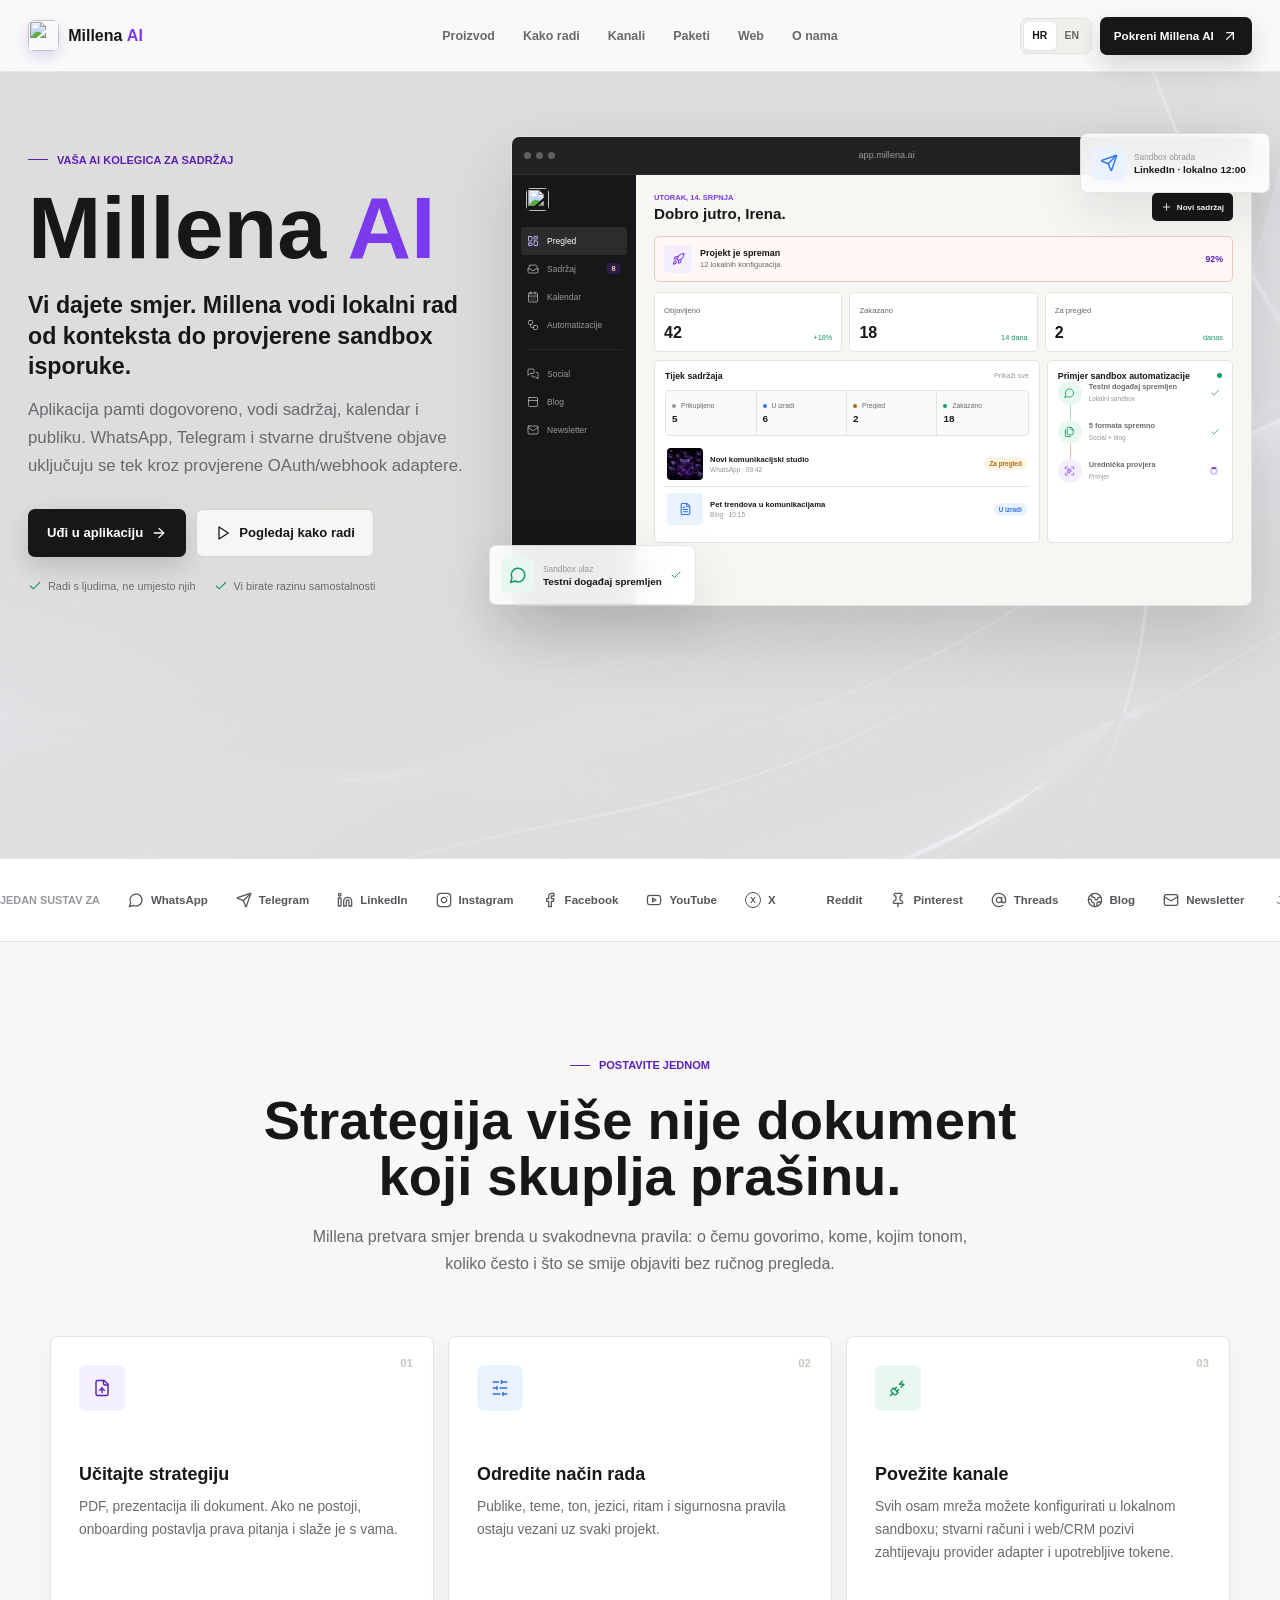
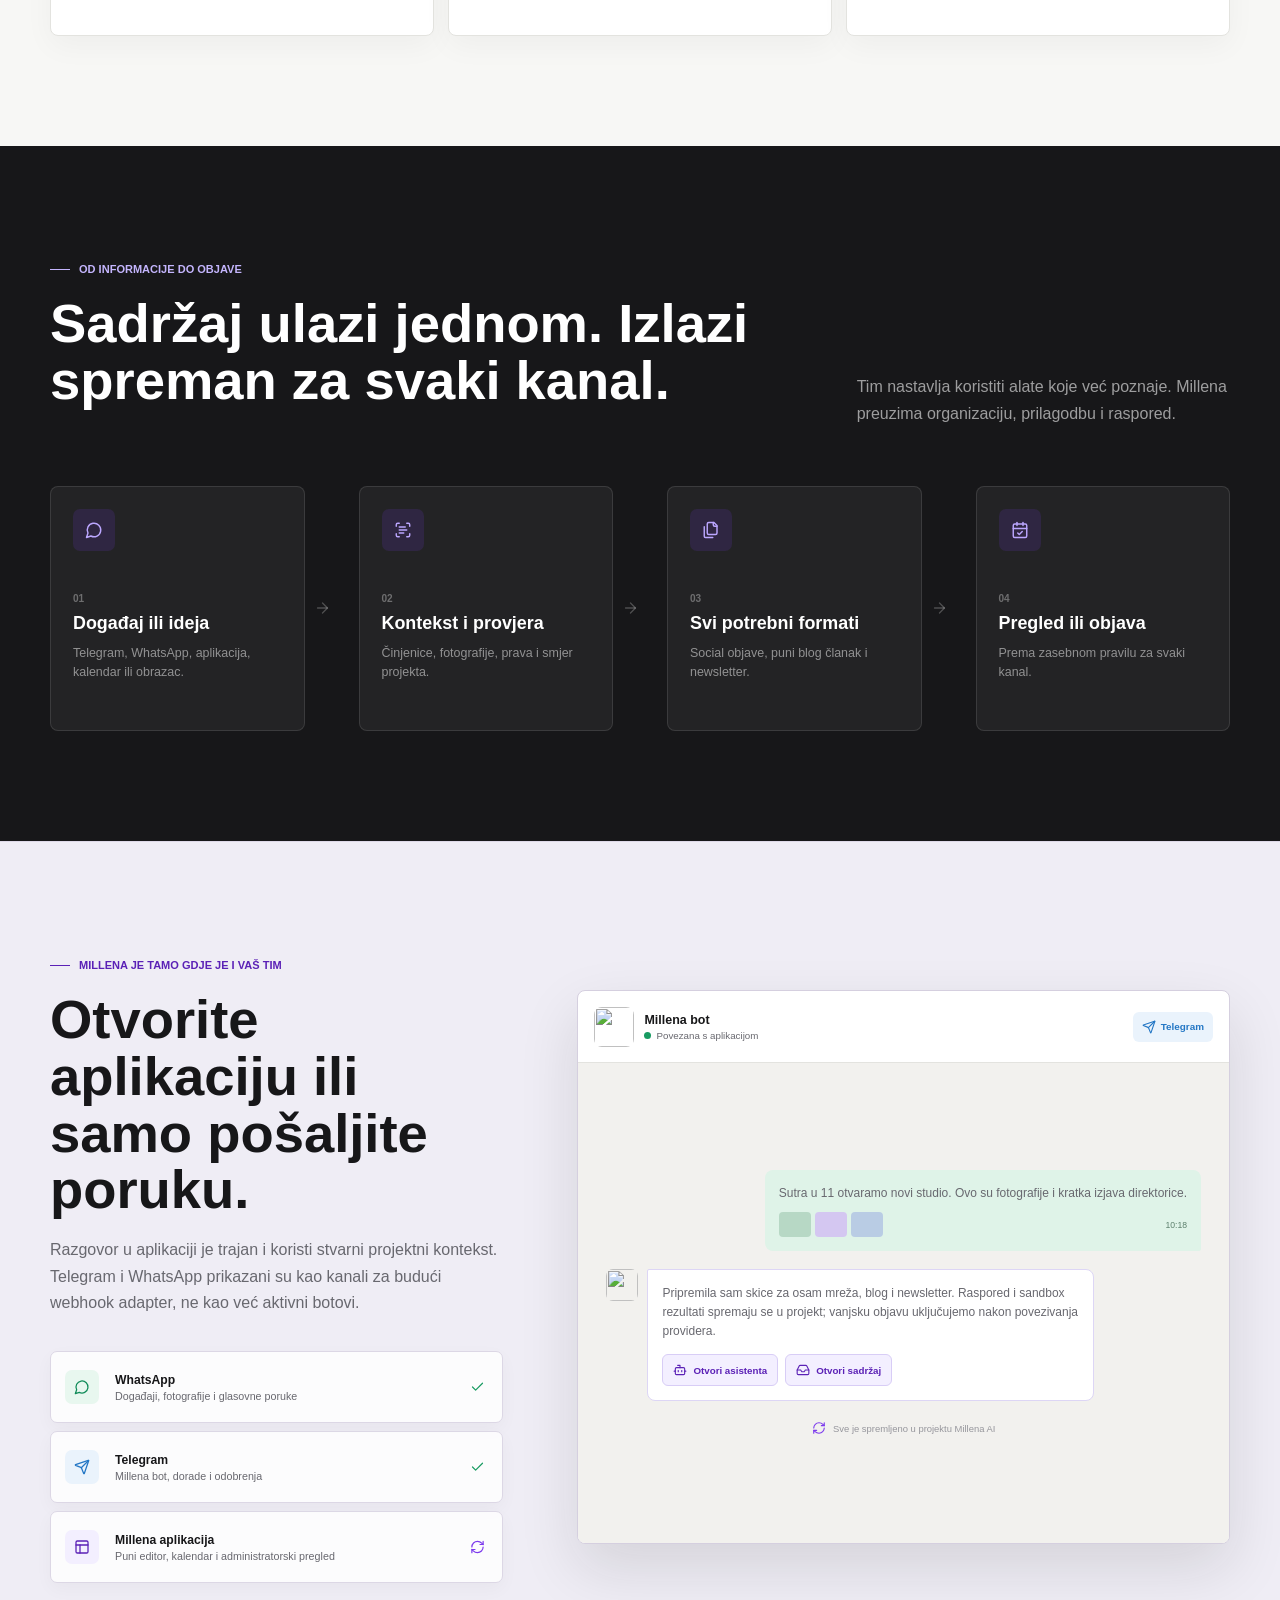
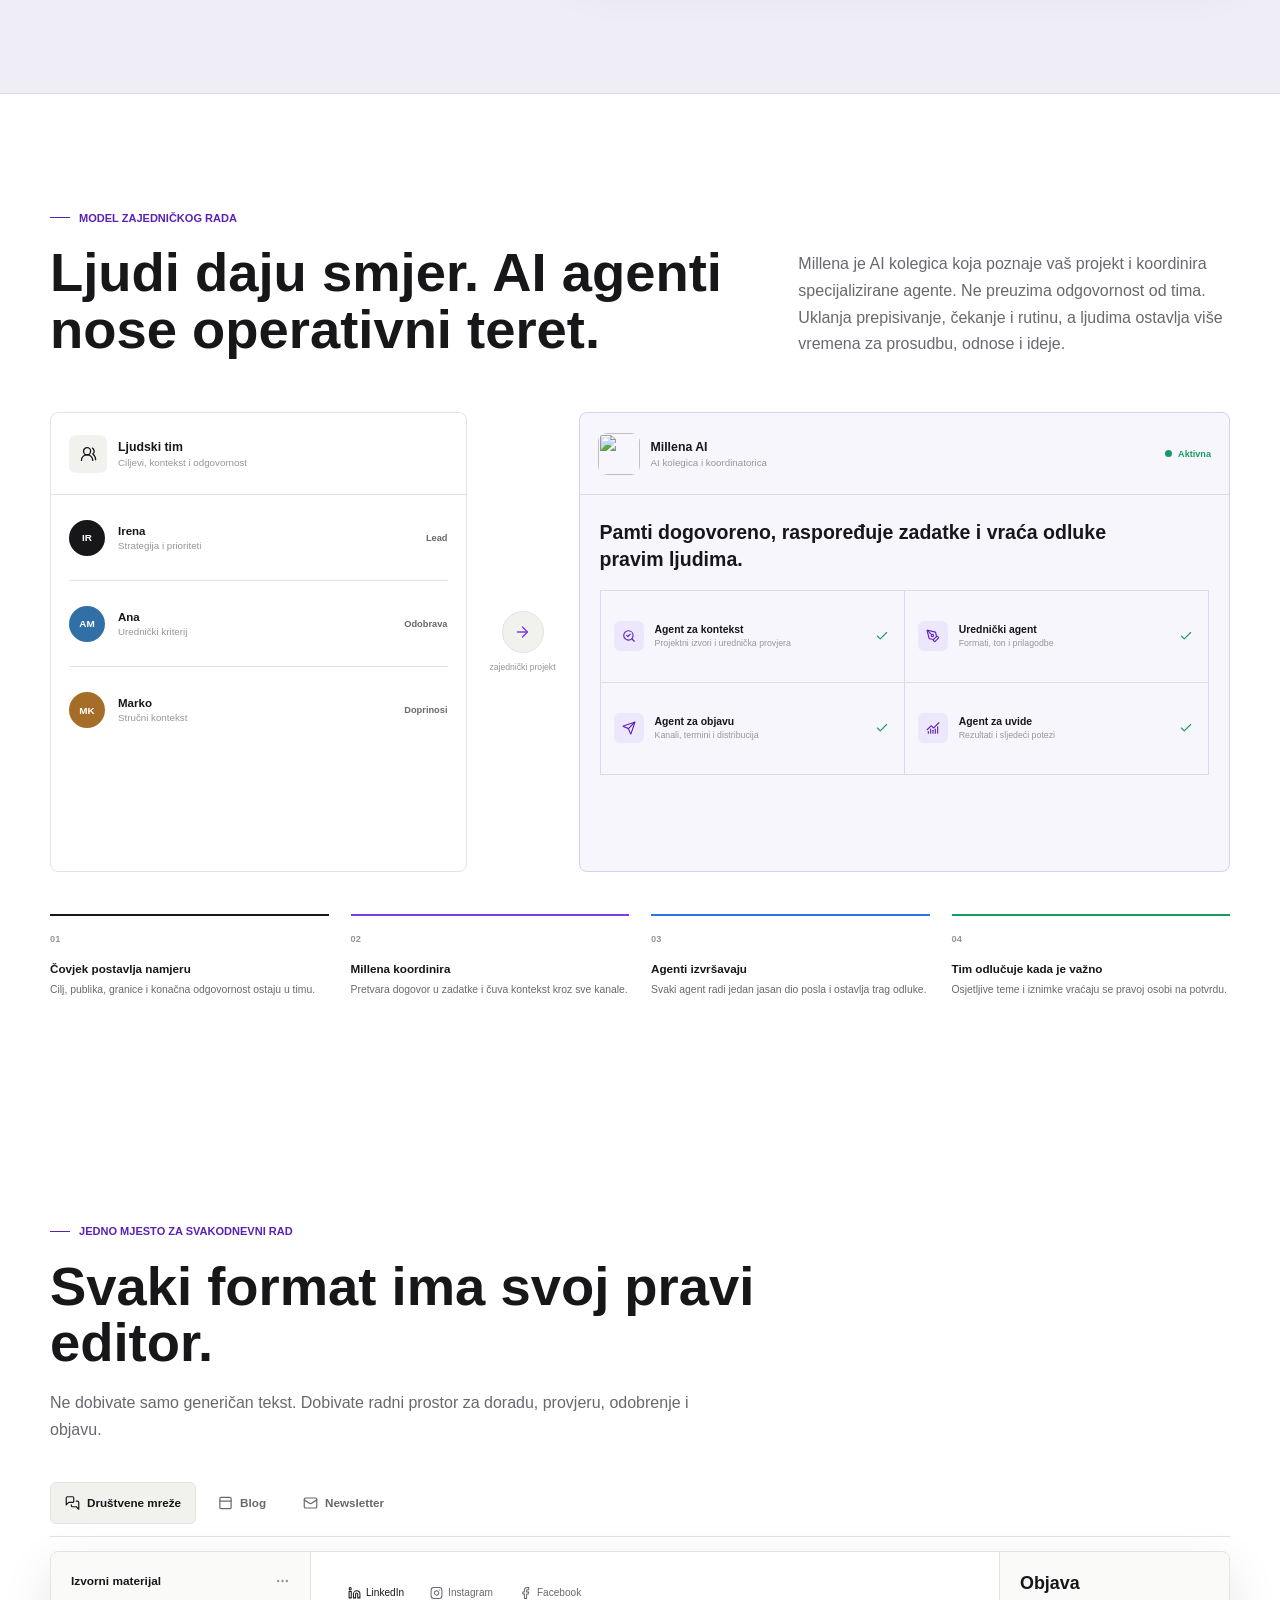
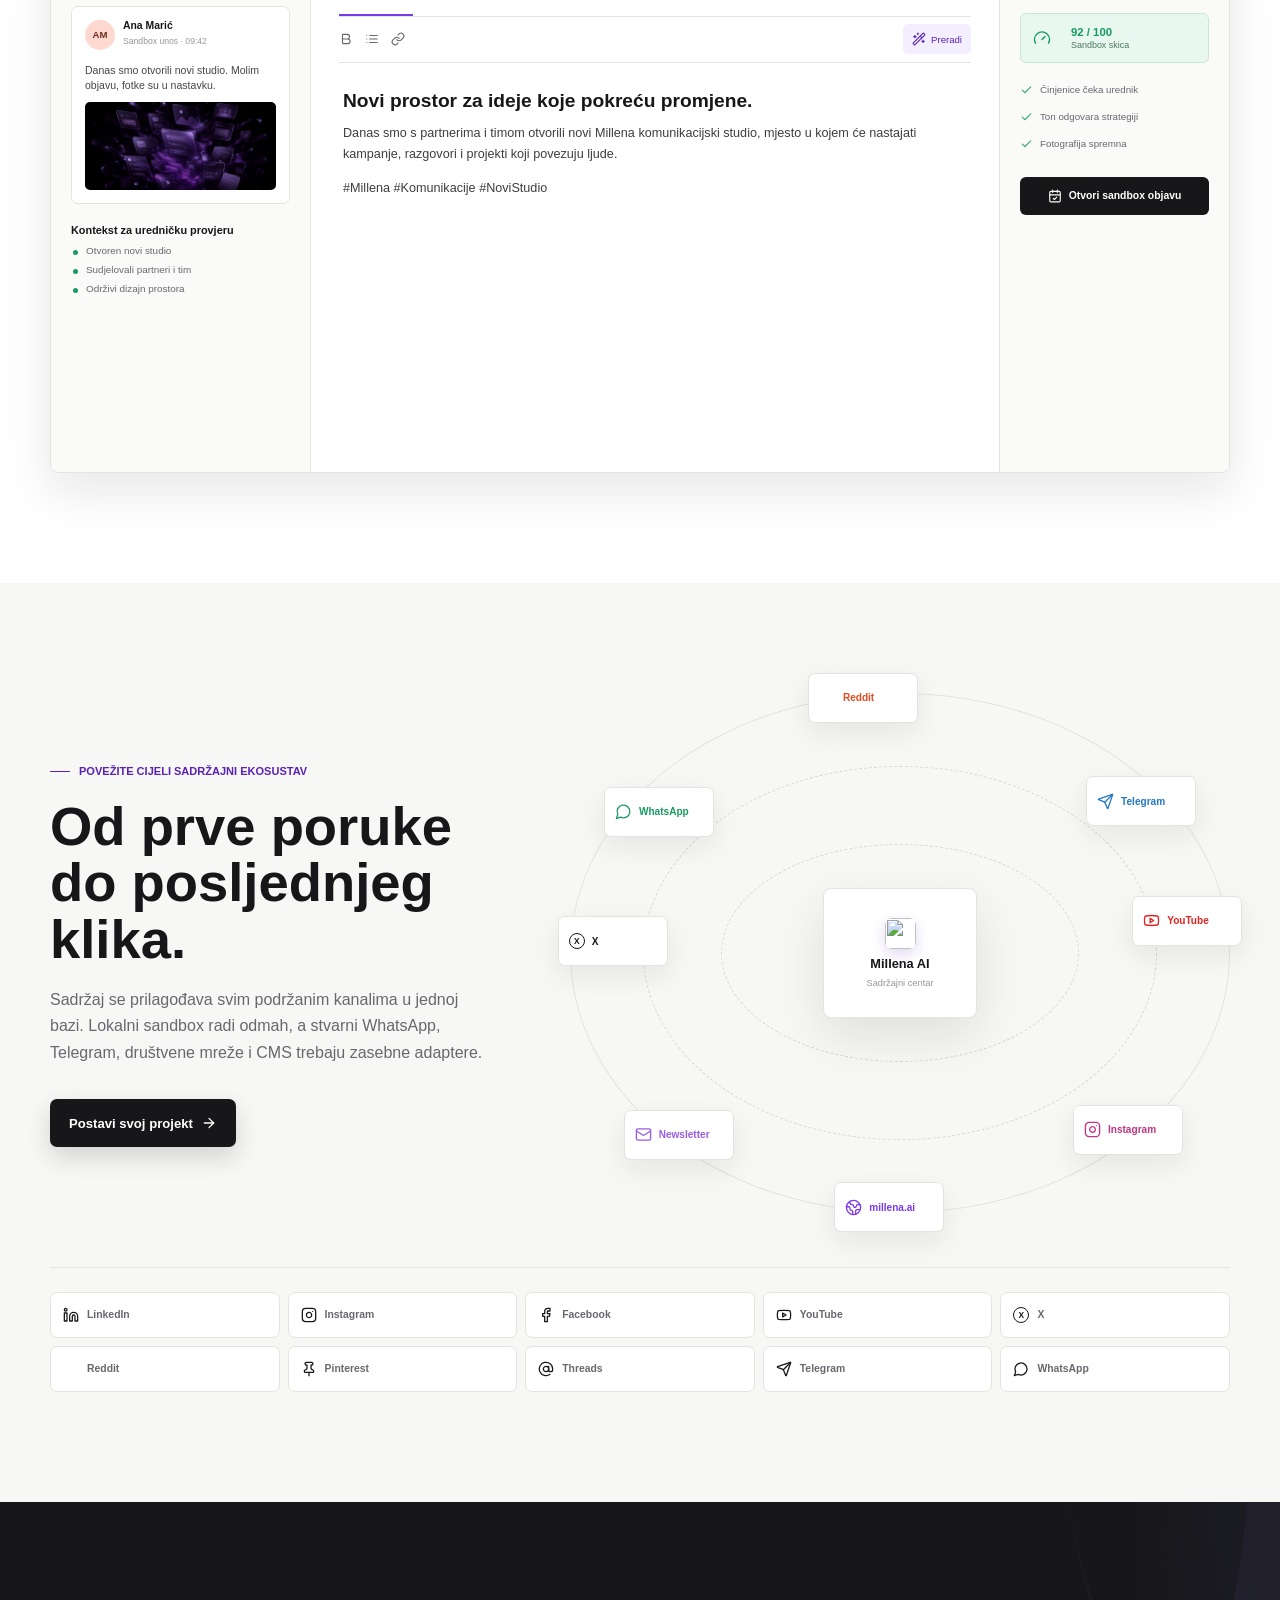
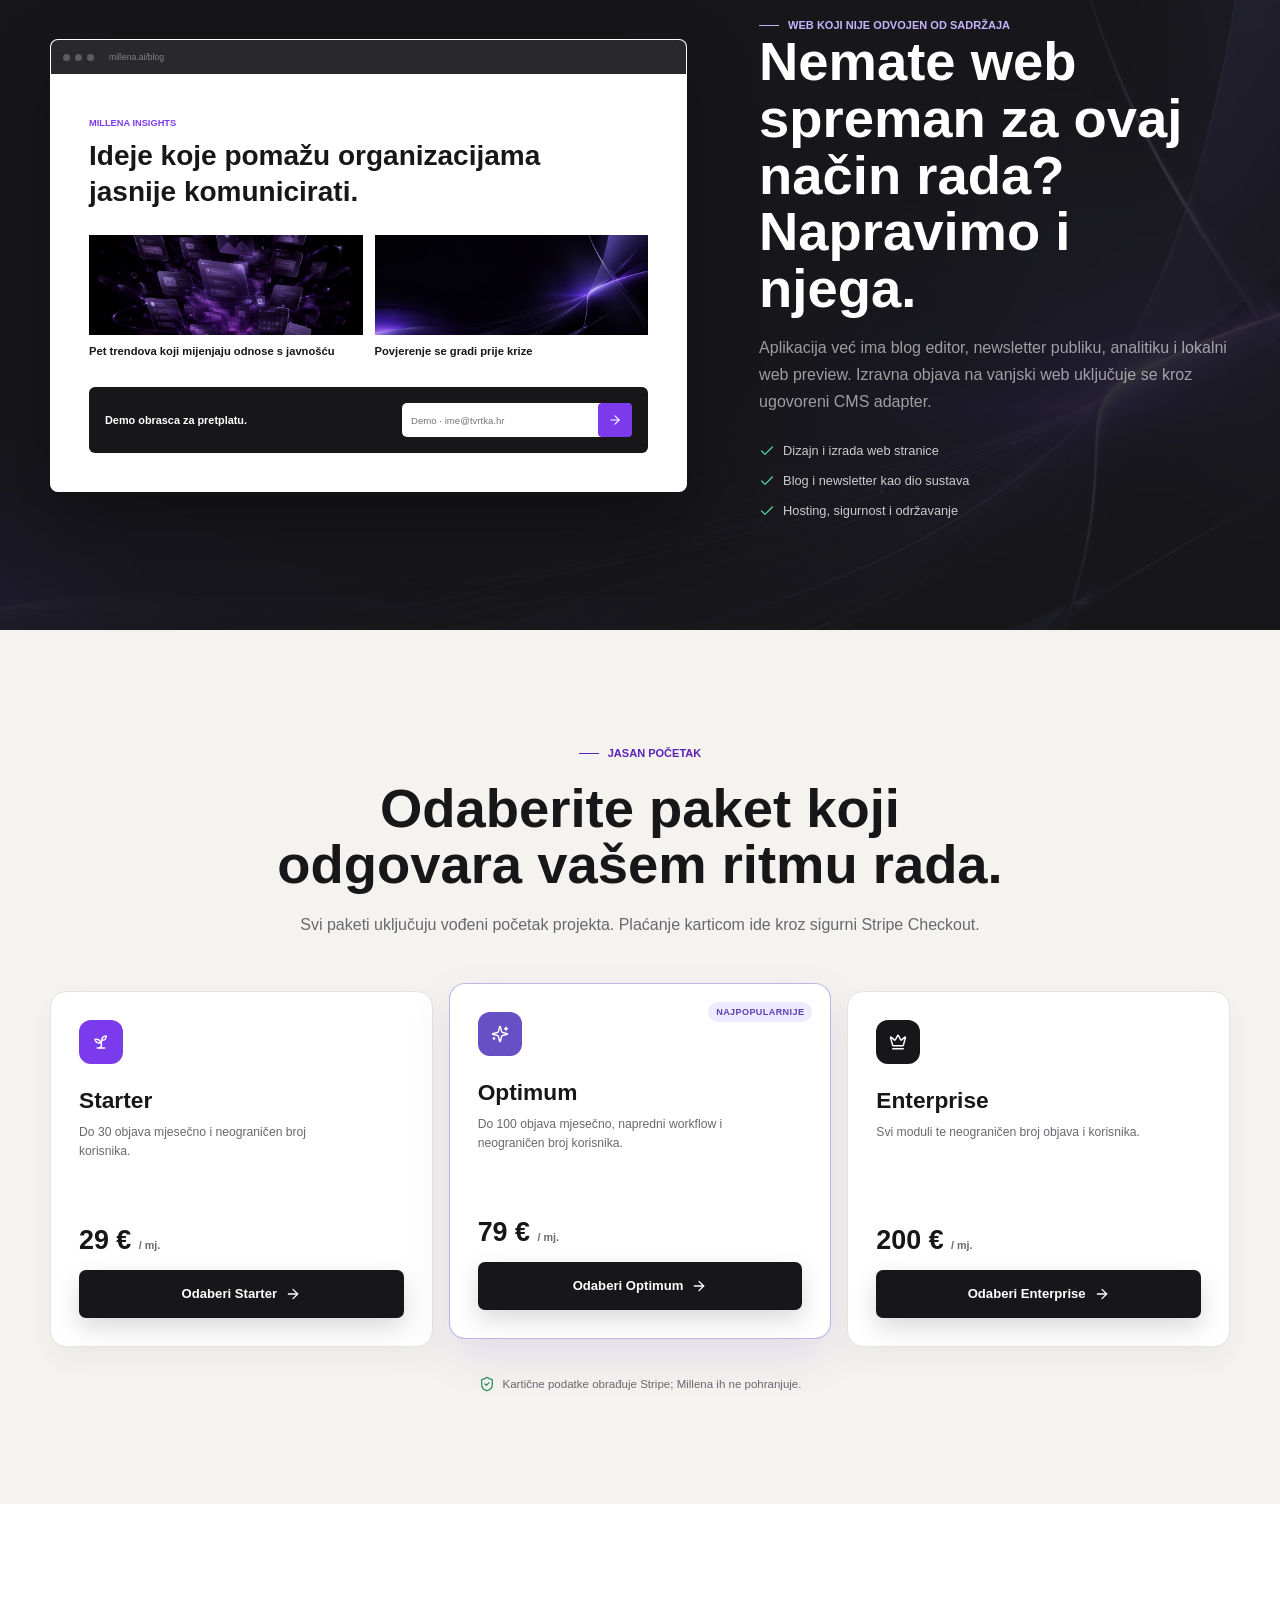
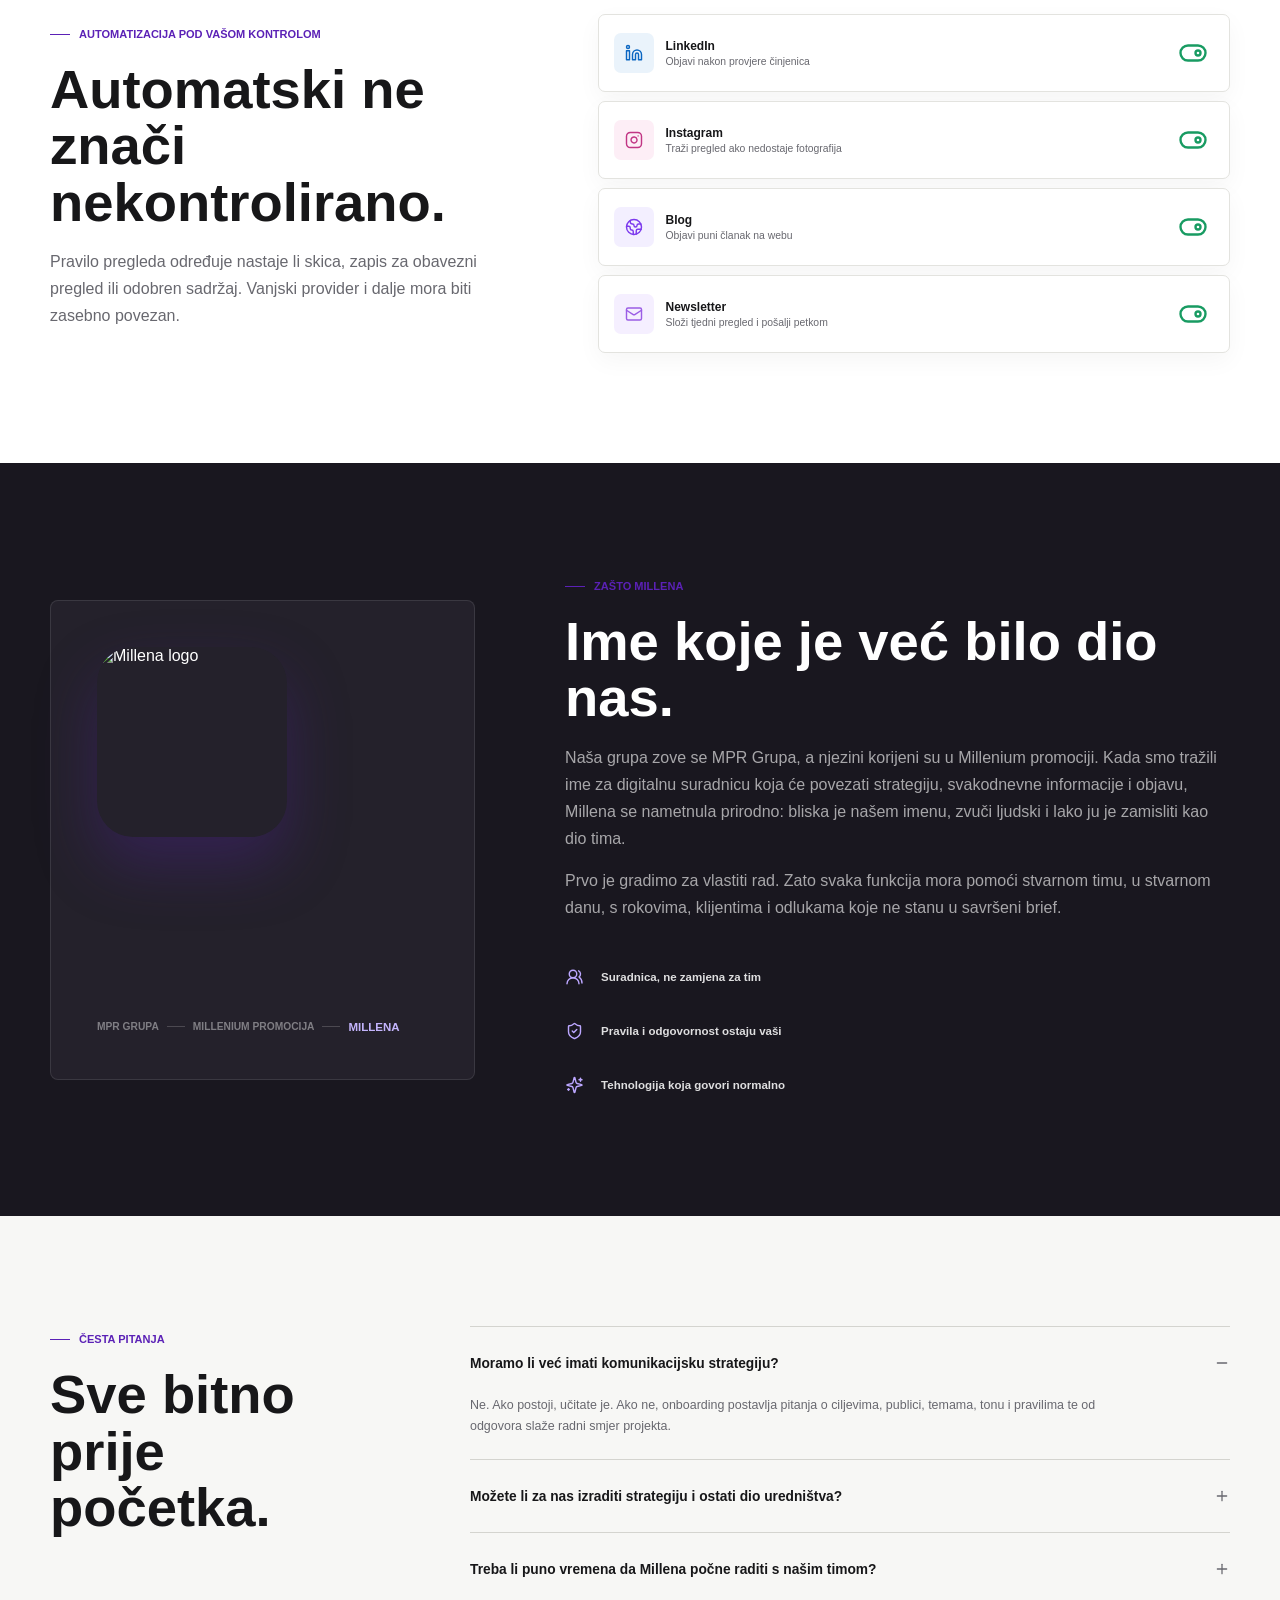
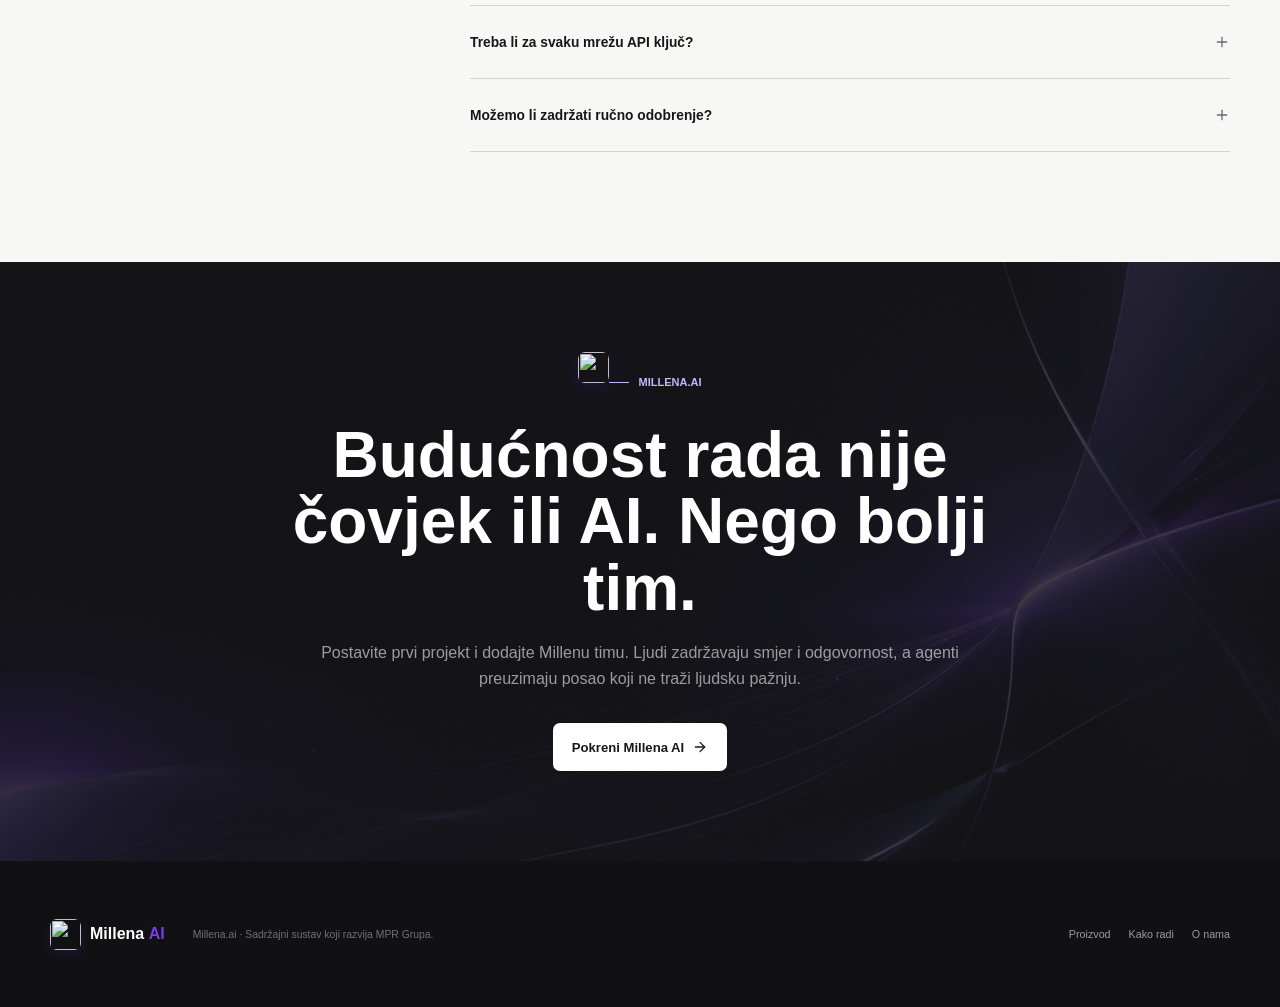
==== commit 054f6838: "Add tenant accounts, notifications, billing, and strategy persistence" ====
--- a/index.html
+++ b/index.html
@@ -25,6 +25,7 @@
           <a href="#product" data-hr="Proizvod" data-en="Product">Proizvod</a>
           <a href="#workflow" data-hr="Kako radi" data-en="How it works">Kako radi</a>
           <a href="#channels" data-hr="Kanali" data-en="Channels">Kanali</a>
+          <a href="#pricing" data-hr="Paketi" data-en="Plans">Paketi</a>
           <a href="#web" data-hr="Web" data-en="Website">Web</a>
           <a href="#about" data-hr="O nama" data-en="About us">O nama</a>
         </div>
@@ -261,6 +262,22 @@
         </div>
       </section>
 
+      <section class="site-section pricing-section" id="pricing">
+        <div class="section-shell">
+          <div class="section-heading centered reveal">
+            <p class="eyebrow"><span></span><span data-hr="Jasan početak" data-en="A clear start">Jasan početak</span></p>
+            <h2 data-hr="Odaberite paket koji odgovara vašem ritmu rada." data-en="Choose the plan that matches your pace of work.">Odaberite paket koji odgovara vašem ritmu rada.</h2>
+            <p data-hr="Svi paketi uključuju vođeni početak projekta. Plaćanje karticom ide kroz sigurni Stripe Checkout." data-en="Every plan includes a guided project start. Card payment runs through secure Stripe Checkout.">Svi paketi uključuju vođeni početak projekta. Plaćanje karticom ide kroz sigurni Stripe Checkout.</p>
+          </div>
+          <div class="marketing-plan-grid reveal" id="marketing-plan-grid">
+            <article class="marketing-plan-card"><div><span class="marketing-plan-icon"><i data-lucide="sprout"></i></span><h3>Starter</h3><p>Do 30 objava mjesečno i neograničen broj korisnika.</p></div><div><strong>29 € <small>/ mj.</small></strong><a class="site-button dark full" href="login.html?mode=register&amp;plan=starter"><span data-hr="Odaberi Starter" data-en="Choose Starter">Odaberi Starter</span><i data-lucide="arrow-right"></i></a></div></article>
+            <article class="marketing-plan-card featured"><span class="marketing-plan-badge" data-hr="NAJPOPULARNIJE" data-en="MOST POPULAR">NAJPOPULARNIJE</span><div><span class="marketing-plan-icon violet"><i data-lucide="sparkles"></i></span><h3>Optimum</h3><p>Do 100 objava mjesečno, napredni workflow i neograničen broj korisnika.</p></div><div><strong>79 € <small>/ mj.</small></strong><a class="site-button dark full" href="login.html?mode=register&amp;plan=optimum"><span data-hr="Odaberi Optimum" data-en="Choose Optimum">Odaberi Optimum</span><i data-lucide="arrow-right"></i></a></div></article>
+            <article class="marketing-plan-card"><div><span class="marketing-plan-icon dark"><i data-lucide="crown"></i></span><h3>Enterprise</h3><p>Svi moduli te neograničen broj objava i korisnika.</p></div><div><strong>200 € <small>/ mj.</small></strong><a class="site-button dark full" href="login.html?mode=register&amp;plan=enterprise"><span data-hr="Odaberi Enterprise" data-en="Choose Enterprise">Odaberi Enterprise</span><i data-lucide="arrow-right"></i></a></div></article>
+          </div>
+          <p class="pricing-security-note"><i data-lucide="shield-check"></i><span data-hr="Kartične podatke obrađuje Stripe; Millena ih ne pohranjuje." data-en="Stripe handles card details; Millena never stores them.">Kartične podatke obrađuje Stripe; Millena ih ne pohranjuje.</span></p>
+        </div>
+      </section>
+
       <section class="site-section trust-section">
         <div class="section-shell trust-layout">
           <div class="section-heading reveal"><p class="eyebrow"><span></span><span data-hr="Automatizacija pod vašom kontrolom" data-en="Automation under your control">Automatizacija pod vašom kontrolom</span></p><h2 data-hr="Automatski ne znači nekontrolirano." data-en="Automatic does not mean uncontrolled.">Automatski ne znači nekontrolirano.</h2><p data-hr="Za svaki kanal birate radi li Millena samostalno ili traži pregled. Osjetljive teme, neprovjerene tvrdnje i krizne situacije uvijek staju prije objave." data-en="For every channel, you choose whether Millena works independently or requests review. Sensitive topics, unverified claims and crisis situations always stop before publishing.">Za svaki kanal birate radi li Millena samostalno ili traži pregled. Osjetljive teme, neprovjerene tvrdnje i krizne situacije uvijek staju prije objave.</p></div>
@@ -306,6 +323,6 @@
     <footer class="site-footer"><div><a class="site-brand" href="#top"><img class="brand-symbol" src="assets/millena-mark.png" alt="" /><strong>Millena <b>AI</b></strong></a><p>Millena.ai · <span data-hr="Sadržajni sustav koji razvija MPR Grupa." data-en="A content operating system by MPR Group.">Sadržajni sustav koji razvija MPR Grupa.</span></p><nav><a href="#product" data-hr="Proizvod" data-en="Product">Proizvod</a><a href="#workflow" data-hr="Kako radi" data-en="How it works">Kako radi</a><a href="#about" data-hr="O nama" data-en="About us">O nama</a></nav></div></footer>
 
     <script src="assets/lucide.min.js"></script>
-    <script src="site.js?v=20260722e"></script>
+    <script src="site.js?v=20260722f"></script>
   </body>
 </html>
--- a/site.css
+++ b/site.css
@@ -902,6 +902,24 @@
   padding: 110px 28px;
 }
 
+.pricing-section { background: #f4f3ef; }
+.marketing-plan-grid { margin-top: 52px; display: grid; grid-template-columns: repeat(3, minmax(0, 1fr)); gap: 16px; }
+.marketing-plan-card { position: relative; min-height: 356px; padding: 28px; display: flex; flex-direction: column; justify-content: space-between; gap: 24px; border: 1px solid var(--line); border-radius: 16px; background: #fff; box-shadow: 0 12px 28px rgba(23,23,25,.045); }
+.marketing-plan-card.featured { border-color: rgba(103,80,196,.42); box-shadow: 0 18px 42px rgba(103,80,196,.13); transform: translateY(-8px); }
+.marketing-plan-badge { position: absolute; top: 18px; right: 18px; padding: 5px 8px; border-radius: 999px; color: #5b43b5; background: #eeeaff; font-size: .57rem; font-weight: 850; letter-spacing: .04em; }
+.marketing-plan-icon { width: 44px; height: 44px; margin-bottom: 22px; display: inline-flex; align-items: center; justify-content: center; border-radius: 12px; color: #fff; background: var(--coral); }
+.marketing-plan-icon.violet { background: #6750c4; }
+.marketing-plan-icon.dark { background: var(--ink); }
+.marketing-plan-icon svg { width: 20px; }
+.marketing-plan-card h3 { margin: 0 0 8px; font-size: 1.42rem; }
+.marketing-plan-card p { max-width: 270px; margin: 0; color: var(--muted); font-size: .76rem; line-height: 1.55; }
+.marketing-plan-card > div:last-child { display: grid; gap: 16px; }
+.marketing-plan-card strong { font-size: 1.68rem; line-height: 1; }
+.marketing-plan-card strong small { color: var(--muted); font-size: .67rem; font-weight: 650; }
+.site-button.full { width: 100%; justify-content: center; }
+.pricing-security-note { margin: 28px 0 0; display: flex; align-items: center; justify-content: center; gap: 8px; color: var(--muted); font-size: .72rem; }
+.pricing-security-note svg { width: 16px; color: #338a63; }
+
 .section-shell {
   width: min(1180px, 100%);
   margin: 0 auto;
@@ -1974,8 +1992,32 @@
 }
 .register-fields { display: grid; grid-template-columns: repeat(2, minmax(0, 1fr)); gap: 12px; }
 .register-fields[hidden] { display: none; }
+.registration-plan-picker { grid-column: 1 / -1; margin: 0; padding: 14px; border: 1px solid var(--line); border-radius: 10px; }
+.registration-plan-picker legend { padding: 0 4px; color: #46464b; font-size: .72rem; font-weight: 700; }
+.registration-plan-picker > p { margin: 0 0 12px; color: var(--muted); font-size: .66rem; }
+.registration-plan-options { display: block; }
+#registration-plan-options { display: grid; grid-template-columns: 1fr; gap: 9px; }
+.registration-plan-card { display: block; cursor: pointer; }
+.registration-plan-card input { position: absolute; opacity: 0; pointer-events: none; }
+.registration-plan-card span { min-height: 64px; padding: 13px 15px; display: grid; grid-template-columns: minmax(112px, .8fr) minmax(0, 1.8fr); align-items: center; gap: 14px; border: 1px solid var(--line-strong); border-radius: 8px; background: #fff; transition: border-color .15s ease, box-shadow .15s ease, background .15s ease; }
+.registration-plan-card strong { color: var(--ink); font-size: .78rem; }
+.registration-plan-card small { color: var(--muted); font-size: .67rem; line-height: 1.4; }
+.registration-plan-card em { justify-self: end; font-style: normal; font-weight: 800; color: var(--ink); white-space: nowrap; }
+.registration-plan-card input:checked + span { border-color: var(--coral-dark); box-shadow: 0 0 0 2px rgba(186, 79, 61, .14); }
+.registration-plan-card input:focus-visible + span { outline: 2px solid var(--blue); outline-offset: 2px; }
+.stripe-payment-note { display: flex; align-items: flex-start; gap: 8px; margin: 12px 0 0; padding: 10px 11px; border: 1px solid rgba(105, 82, 196, .18); border-radius: 10px; background: rgba(105, 82, 196, .055); color: var(--muted); font-size: .78rem; line-height: 1.4; }
+.stripe-payment-note svg { flex: 0 0 auto; width: 16px; color: #6750c4; }
+.stripe-payment-note.is-ready { border-color: rgba(34, 139, 91, .28); background: rgba(34, 139, 91, .07); }
+.stripe-payment-note.is-ready svg { color: #228b5b; }
 .auth-message { margin: 0 !important; padding: 10px 12px; border-radius: 6px; color: #a53625; background: #fff0ed; font-size: .65rem !important; line-height: 1.45; }
 .auth-message.success { color: #28704d; background: #edf9f3; }
+.login-form[hidden], .password-reset-form[hidden], .auth-mode-switch[hidden] { display: none !important; }
+.reset-intro { margin: 0 !important; color: var(--muted); font-size: .74rem !important; line-height: 1.55; }
+.forgot-password-link, .auth-back-link { justify-self: start; padding: 0; color: var(--coral-dark); background: transparent; font-size: .68rem; font-weight: 750; }
+.forgot-password-link { display: inline-flex; align-items: center; gap: 6px; }
+.forgot-password-link svg { width: 15px; height: 15px; }
+.forgot-password-link:hover, .auth-back-link:hover { color: var(--ink); text-decoration: underline; }
+.auth-back-link { margin-top: -3px; }
 
 .login-field {
   display: grid;
@@ -2006,6 +2048,10 @@
 .login-help a { color: var(--coral-dark); font-weight: 700; }
 .login-panel-foot { display: flex; align-items: center; justify-content: space-between; gap: 12px; color: var(--subtle); font-size: 0.59rem; }
 .login-panel-foot a { color: var(--muted); }
+
+@media (max-width: 640px) {
+  .registration-plan-card span { grid-template-columns: 1fr; gap: 4px; }
+}
 
 .login-visual {
   position: relative;
@@ -2118,6 +2164,8 @@
   .channel-marquee { min-height: 72px; }
   .channel-set { gap: 24px; padding-right: 28px; }
   .setup-story { grid-template-columns: 1fr; }
+  .marketing-plan-grid { grid-template-columns: repeat(3, minmax(0, 1fr)); gap: 12px; }
+  .marketing-plan-card { min-height: 330px; padding: 22px; }
   .setup-story article { min-height: 220px; }
   .story-icon { margin-bottom: 32px; }
   .workflow-head { grid-template-columns: 1fr; gap: 18px; }
@@ -2181,6 +2229,8 @@
   .status-two { display: none; }
   .channel-ribbon strong { font-size: 0.65rem; }
   .workflow-track { grid-template-columns: 1fr; }
+  .marketing-plan-grid { grid-template-columns: 1fr; max-width: 480px; margin-right: auto; margin-left: auto; }
+  .marketing-plan-card.featured { transform: none; }
   .workflow-track > article { min-height: 190px; }
   .workflow-track > article > span { margin-bottom: 26px; }
   .bot-thread { min-height: 430px; padding: 20px 14px; }
